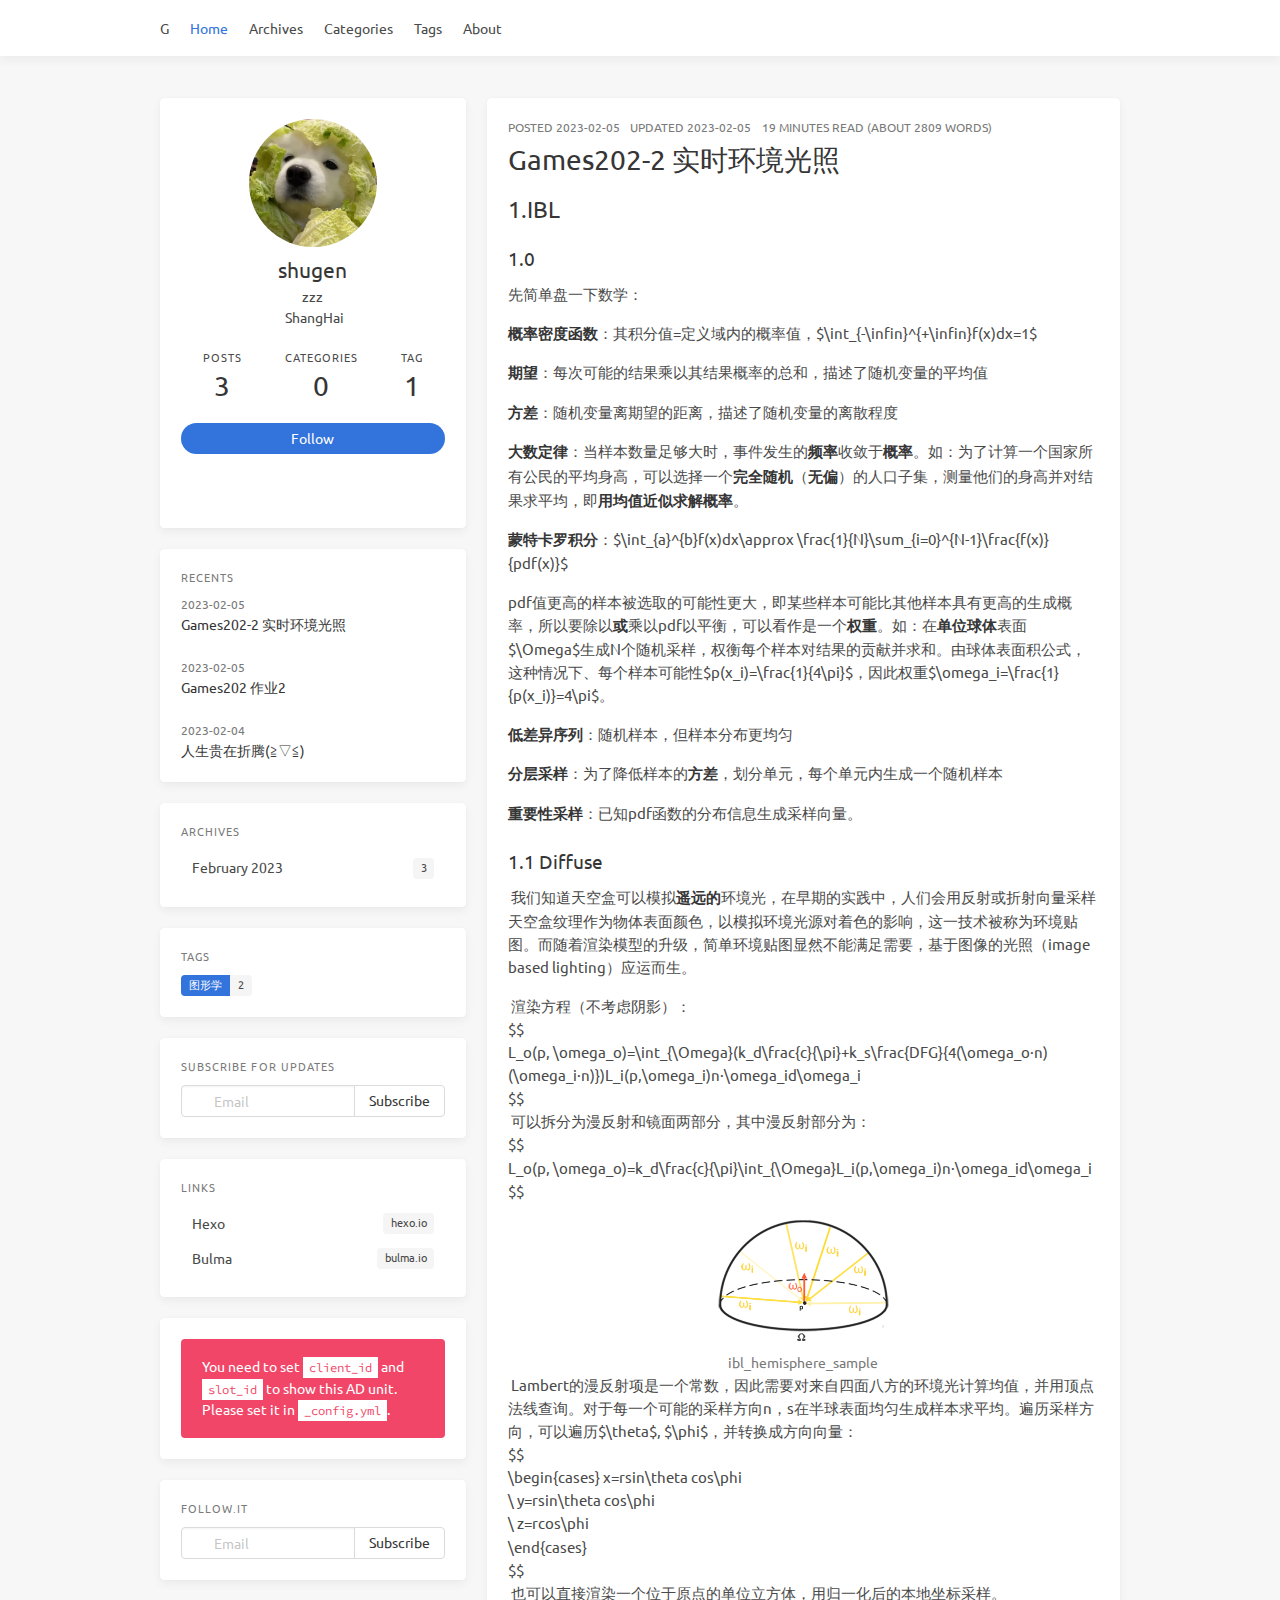
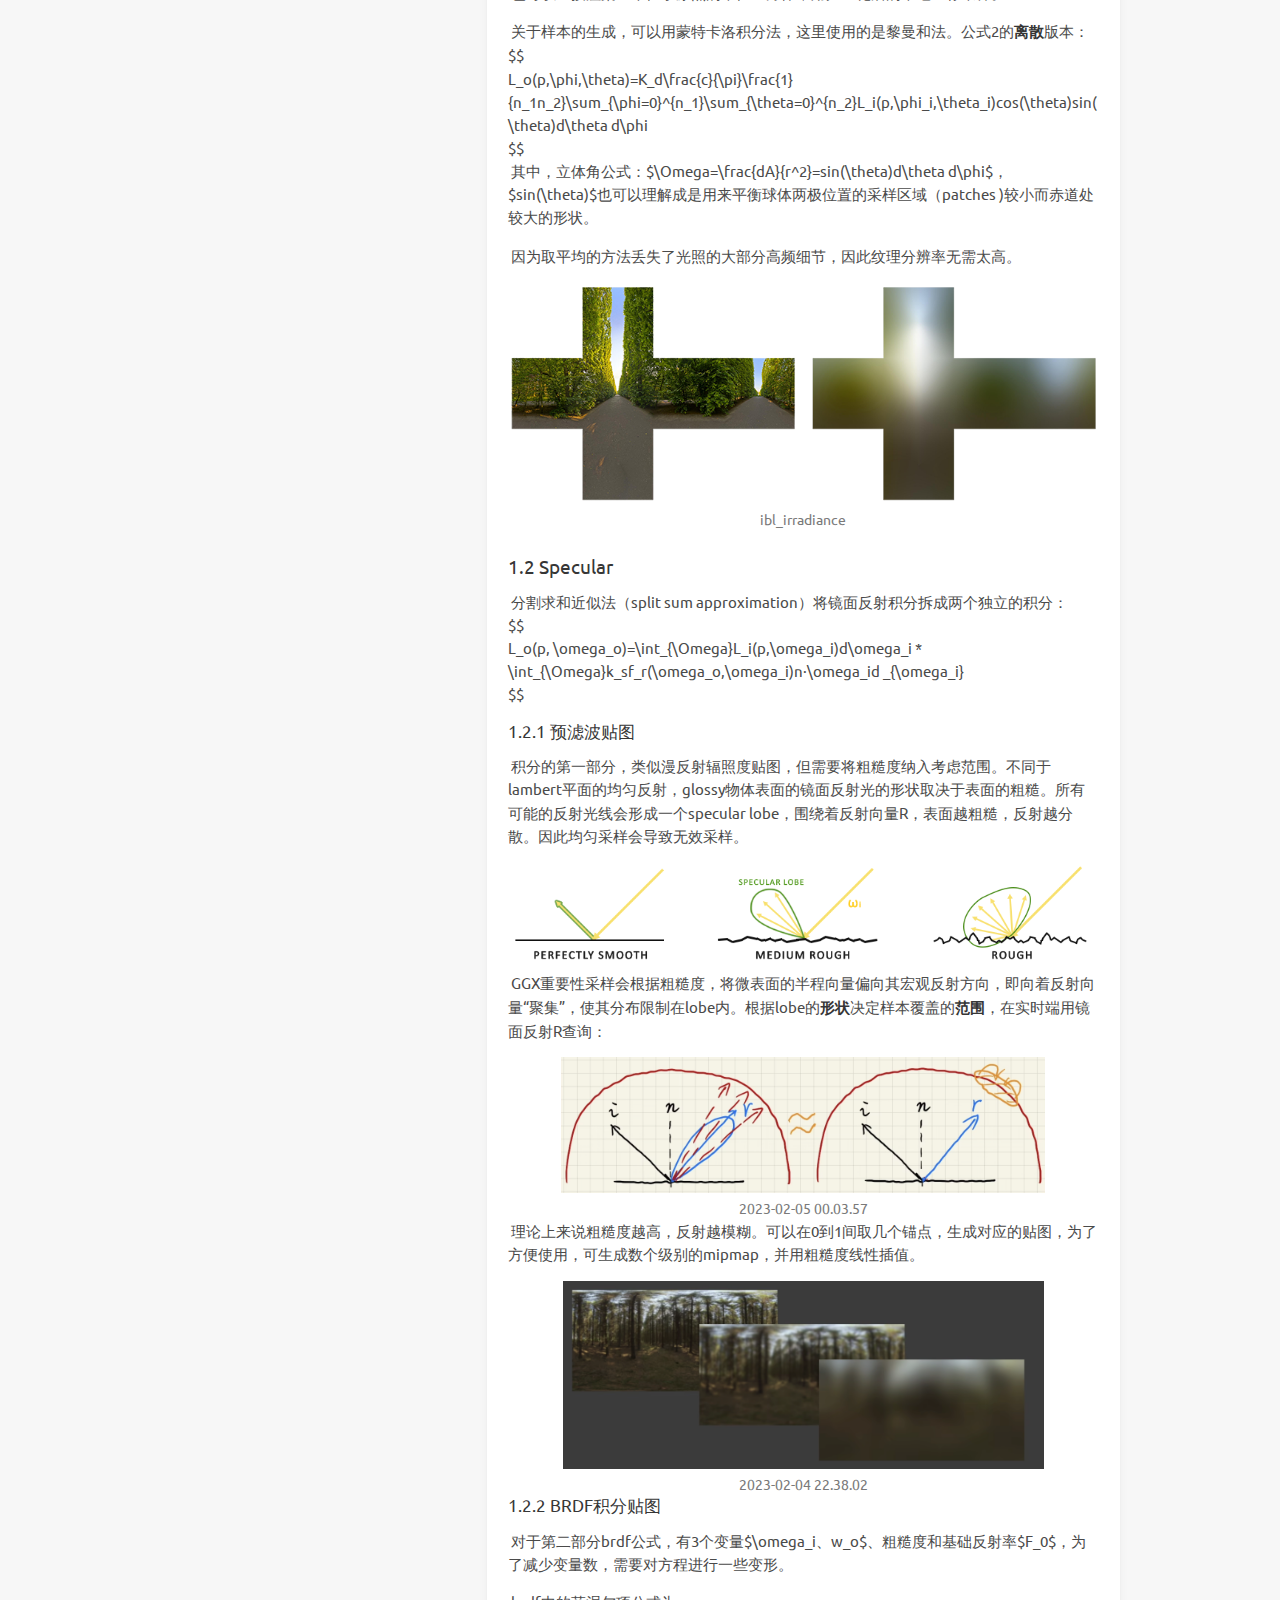
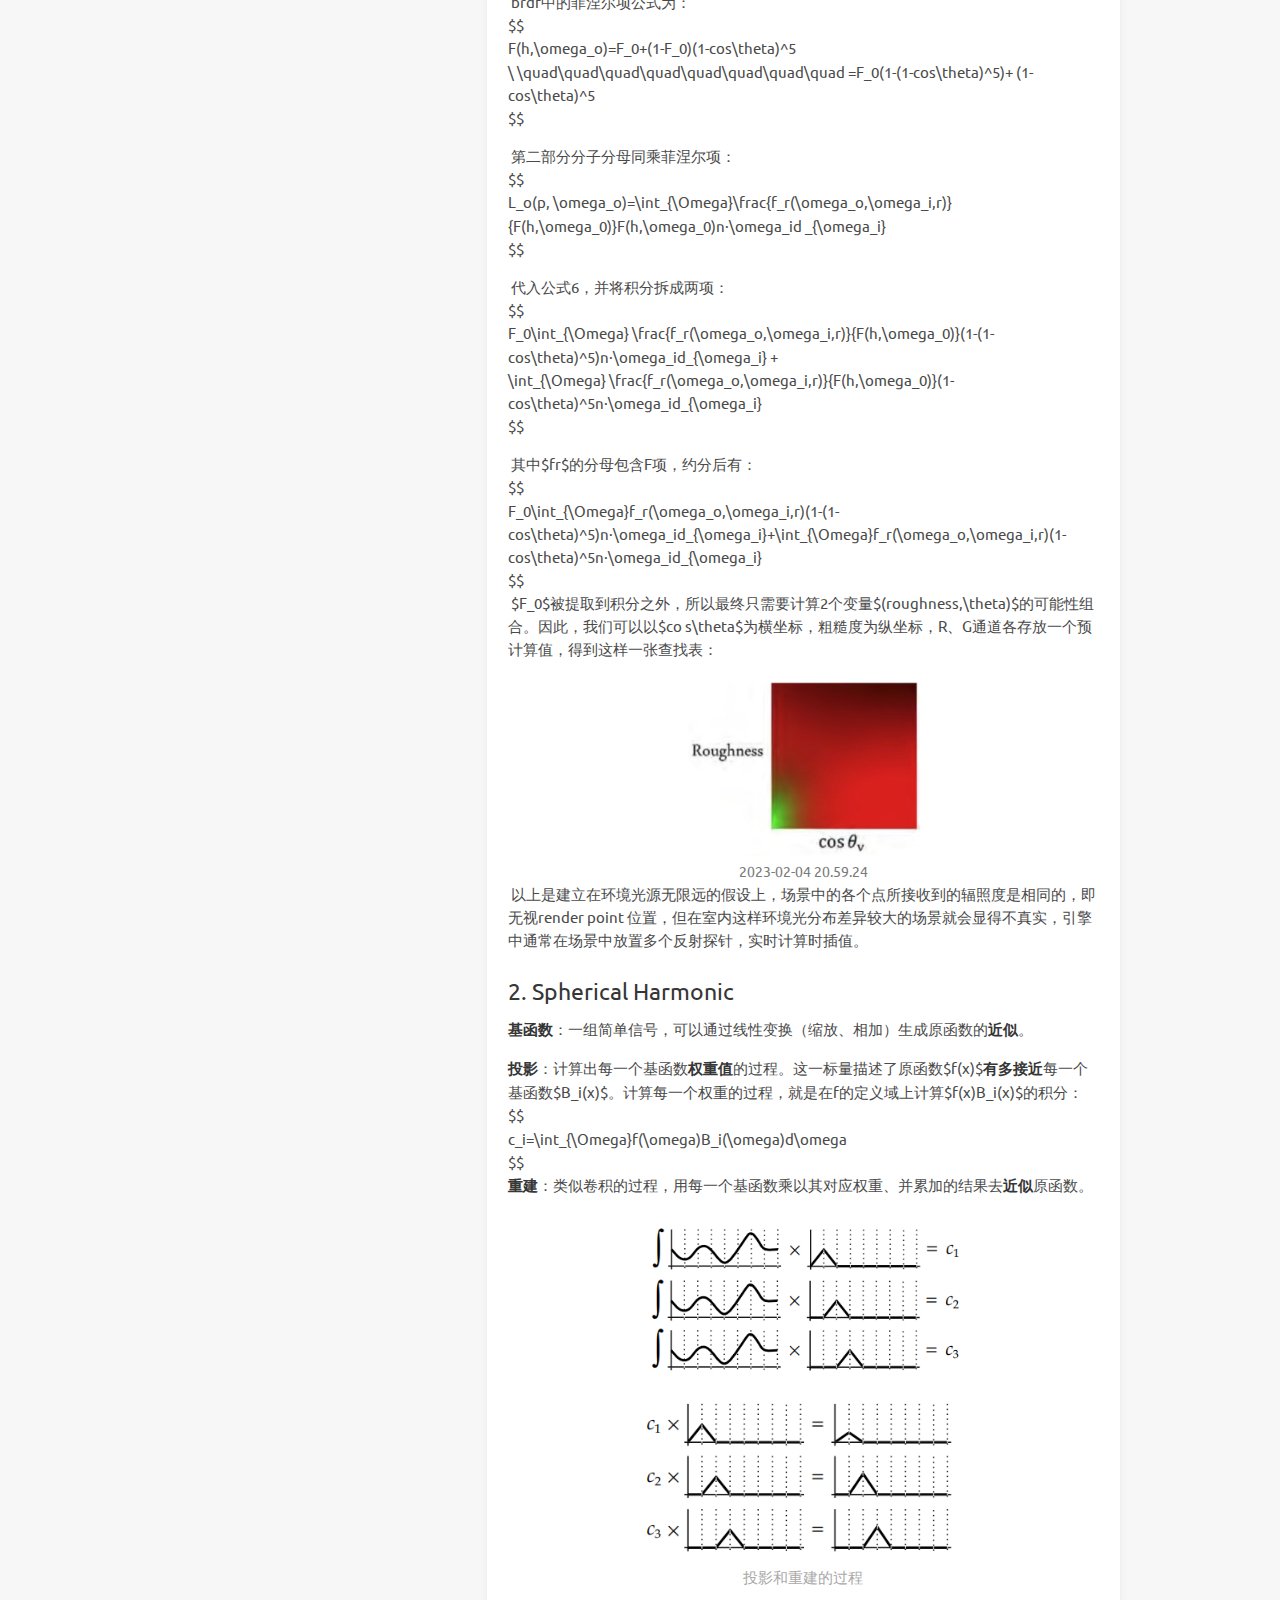
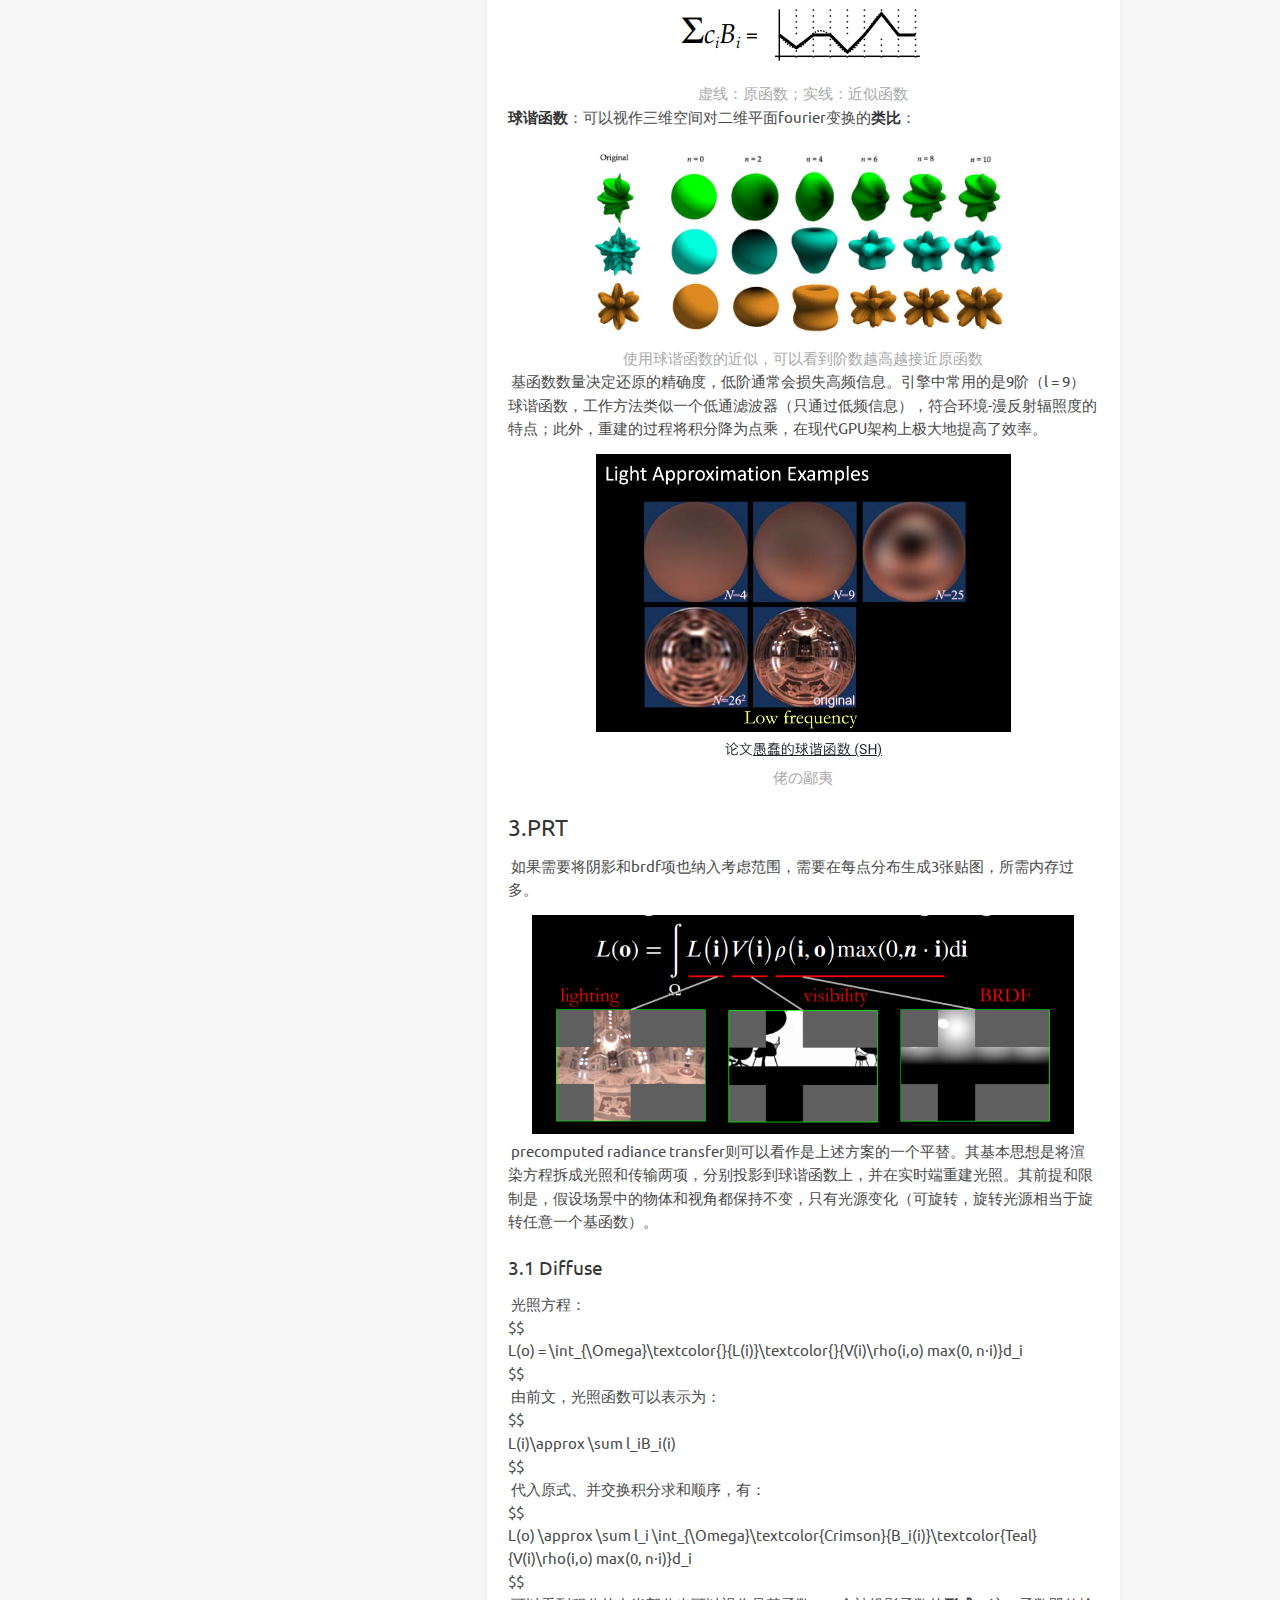
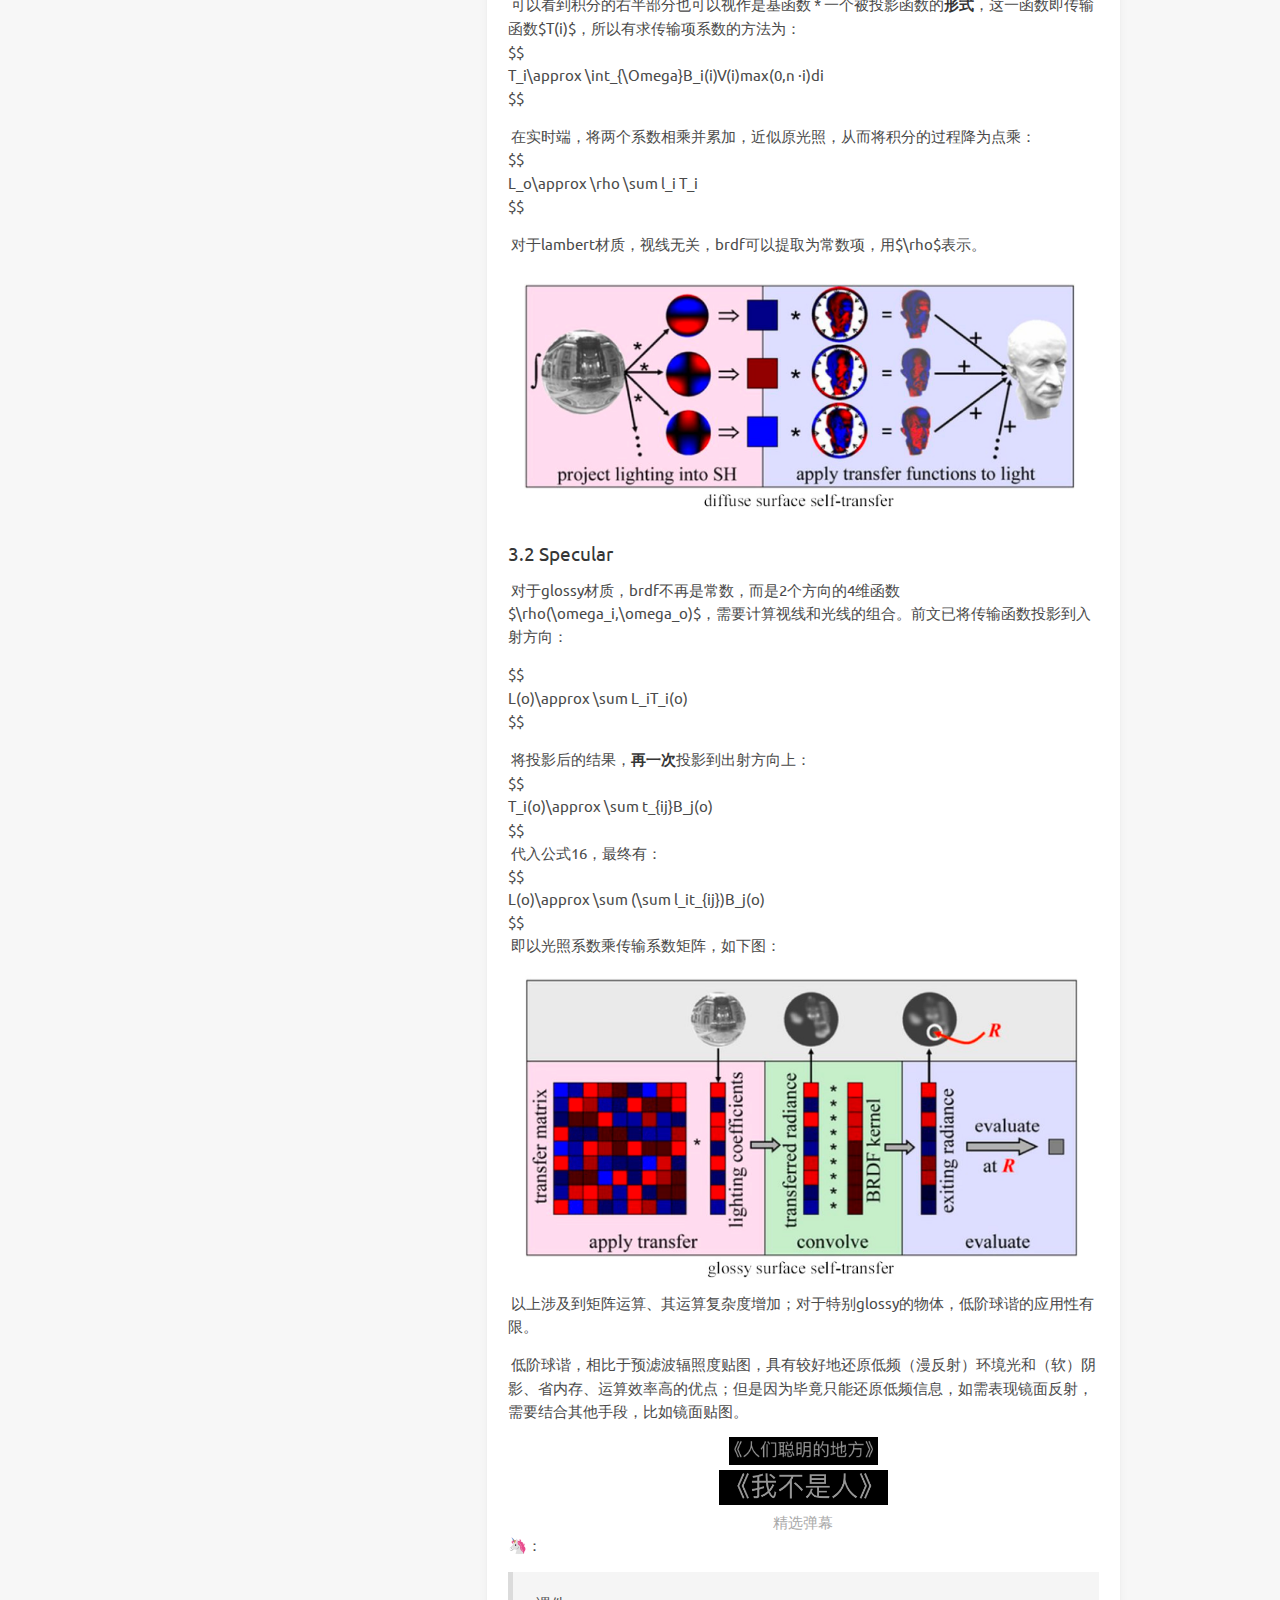
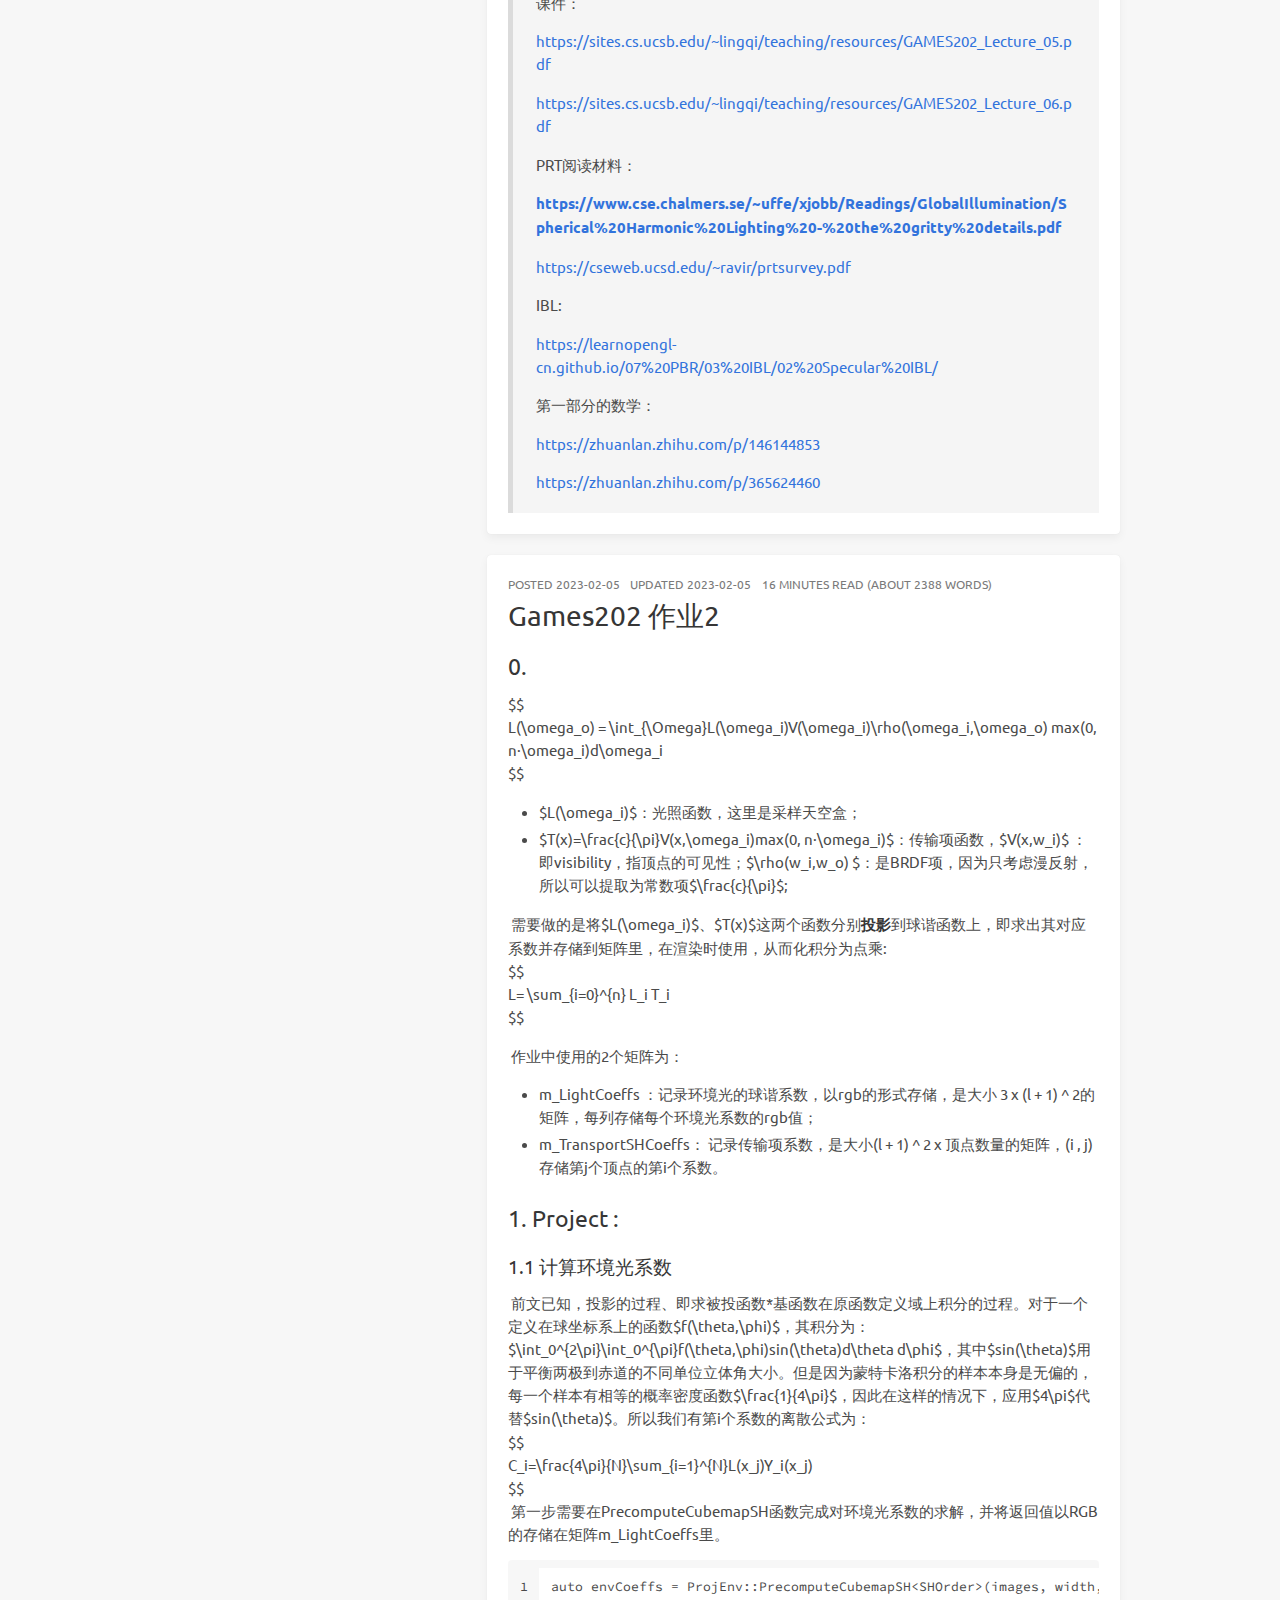
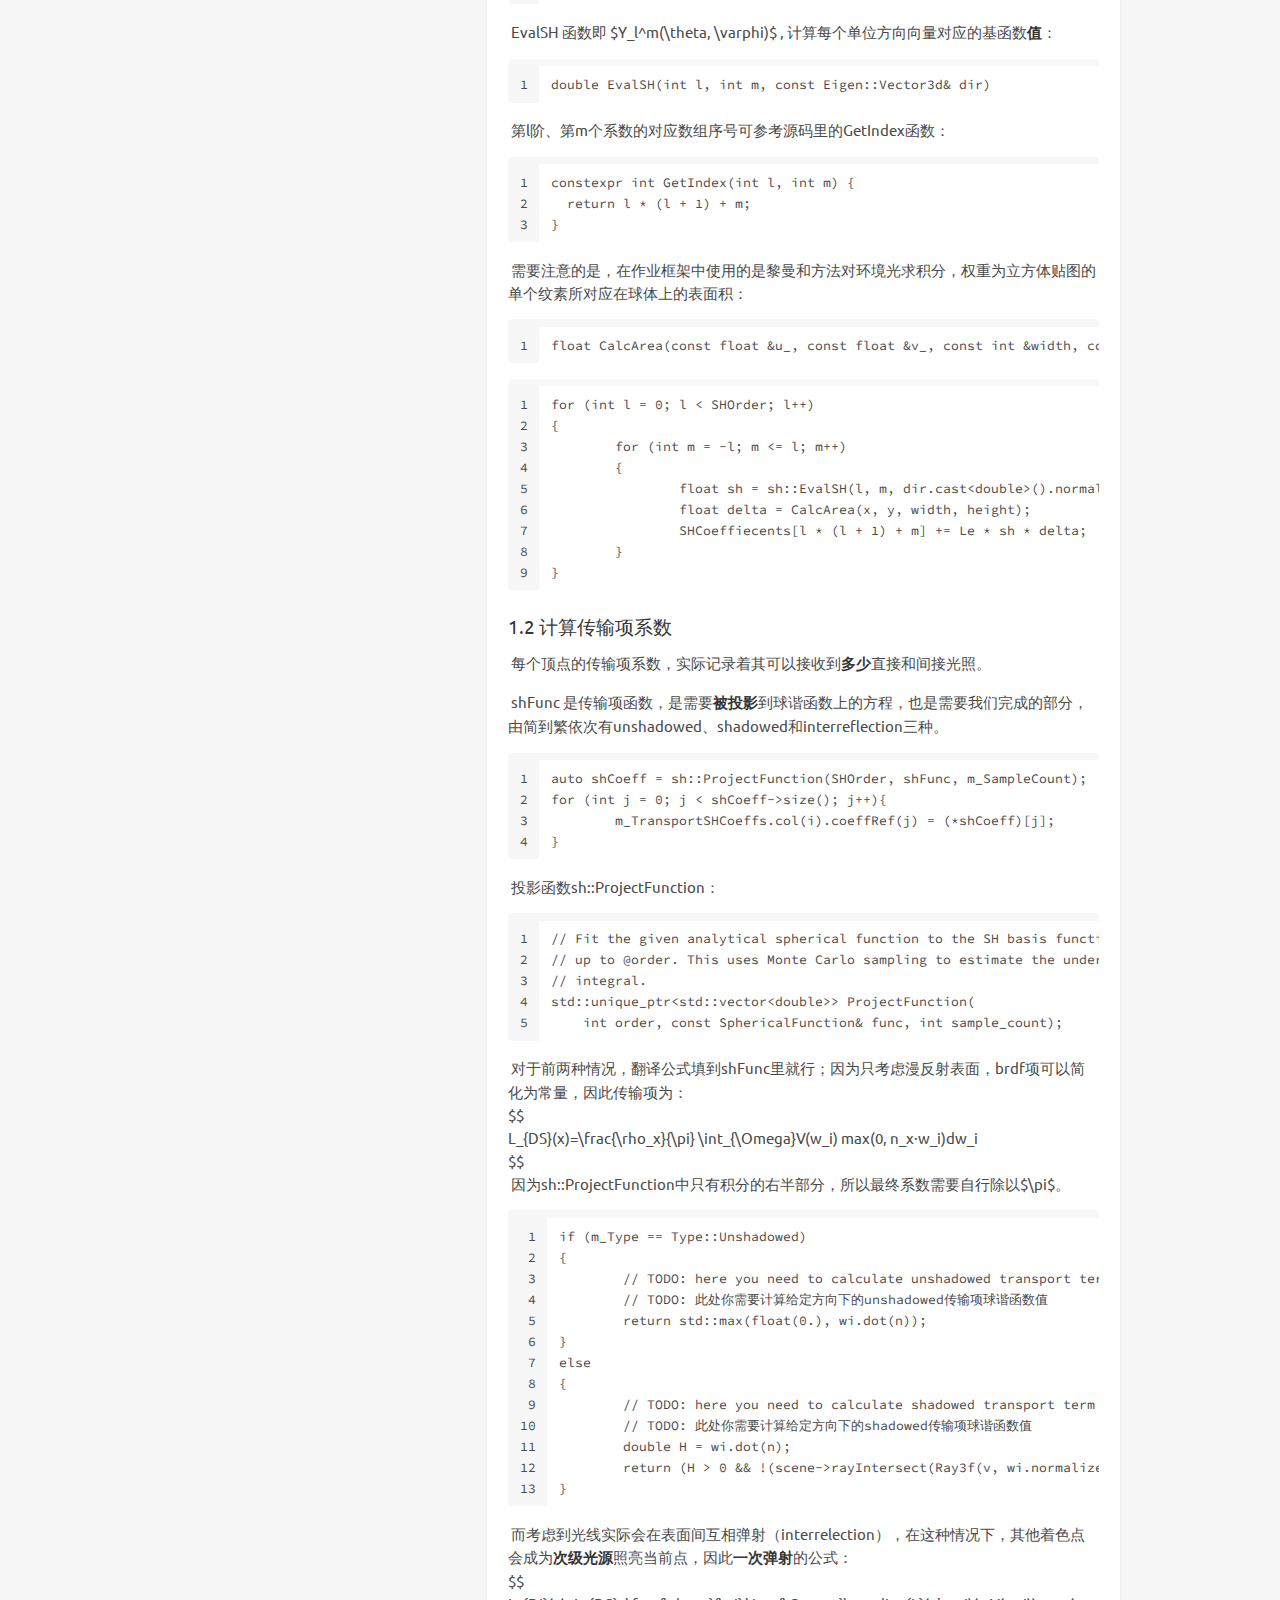
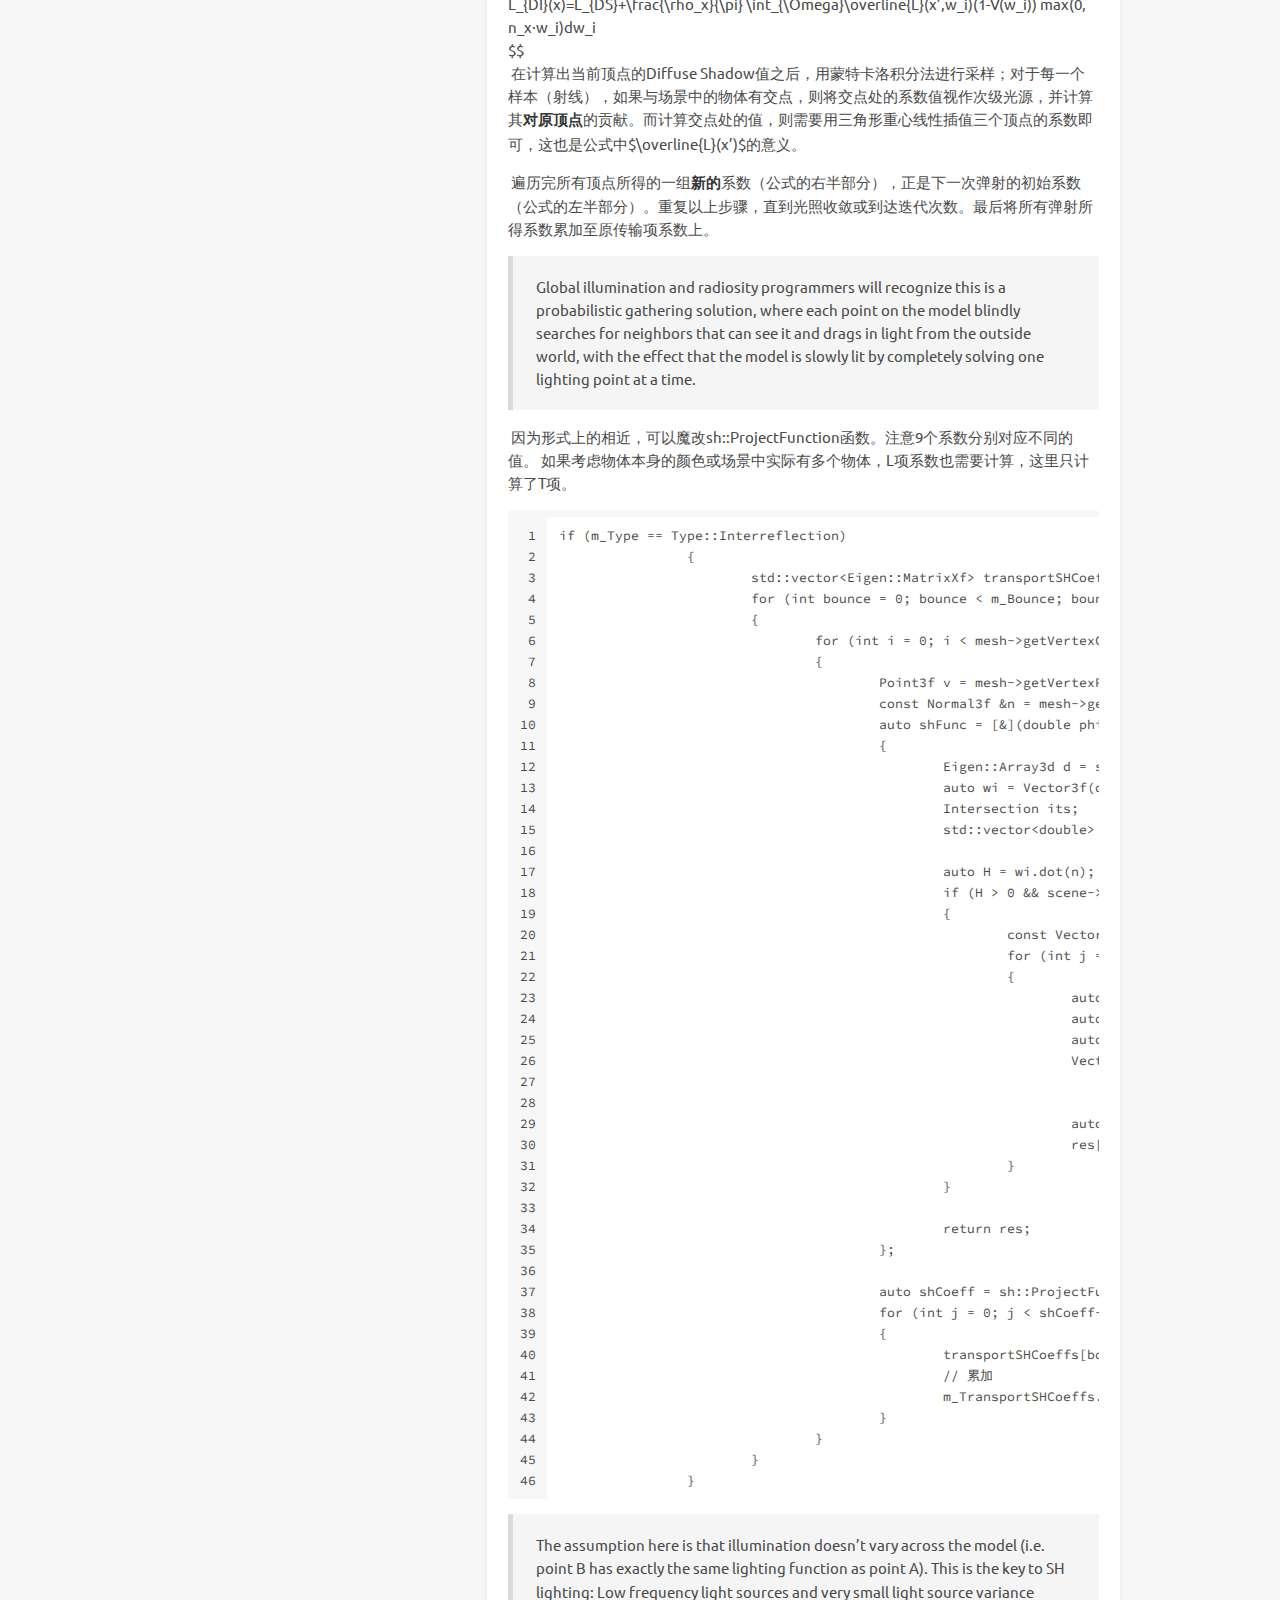
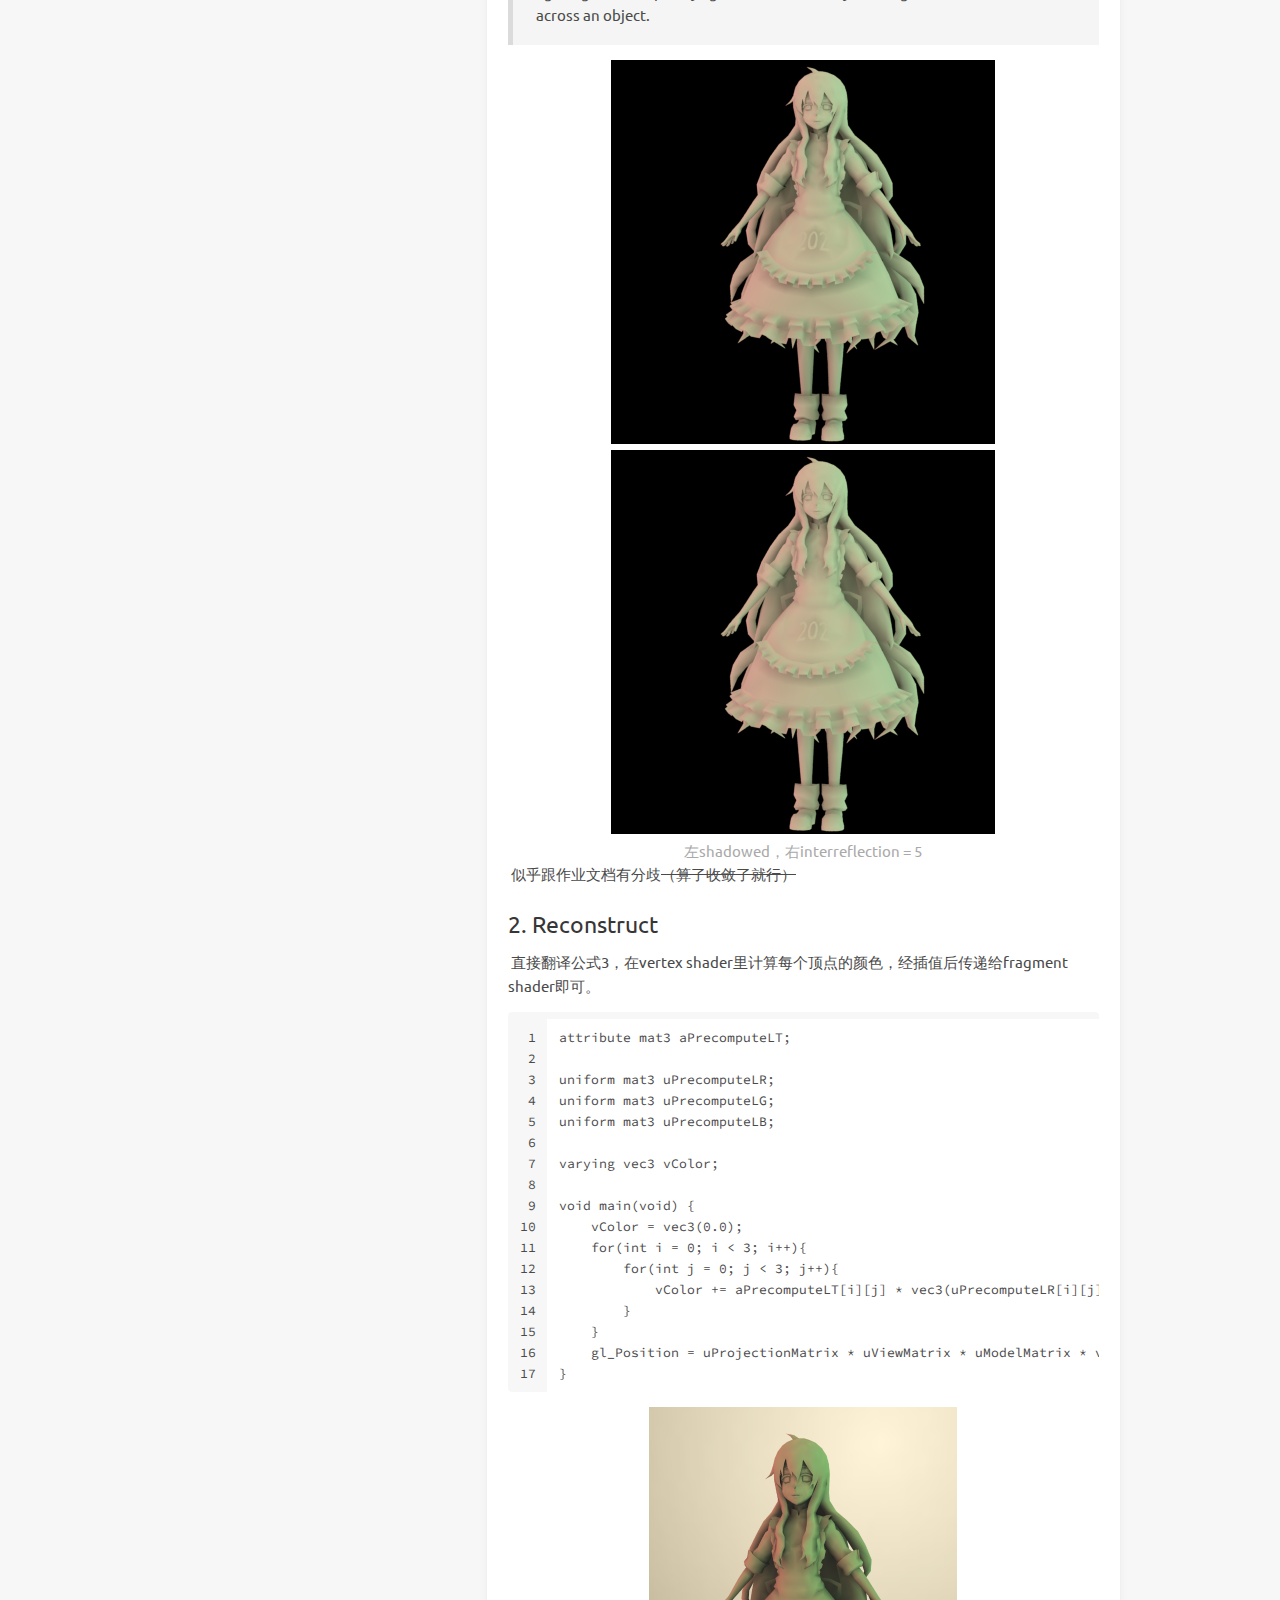
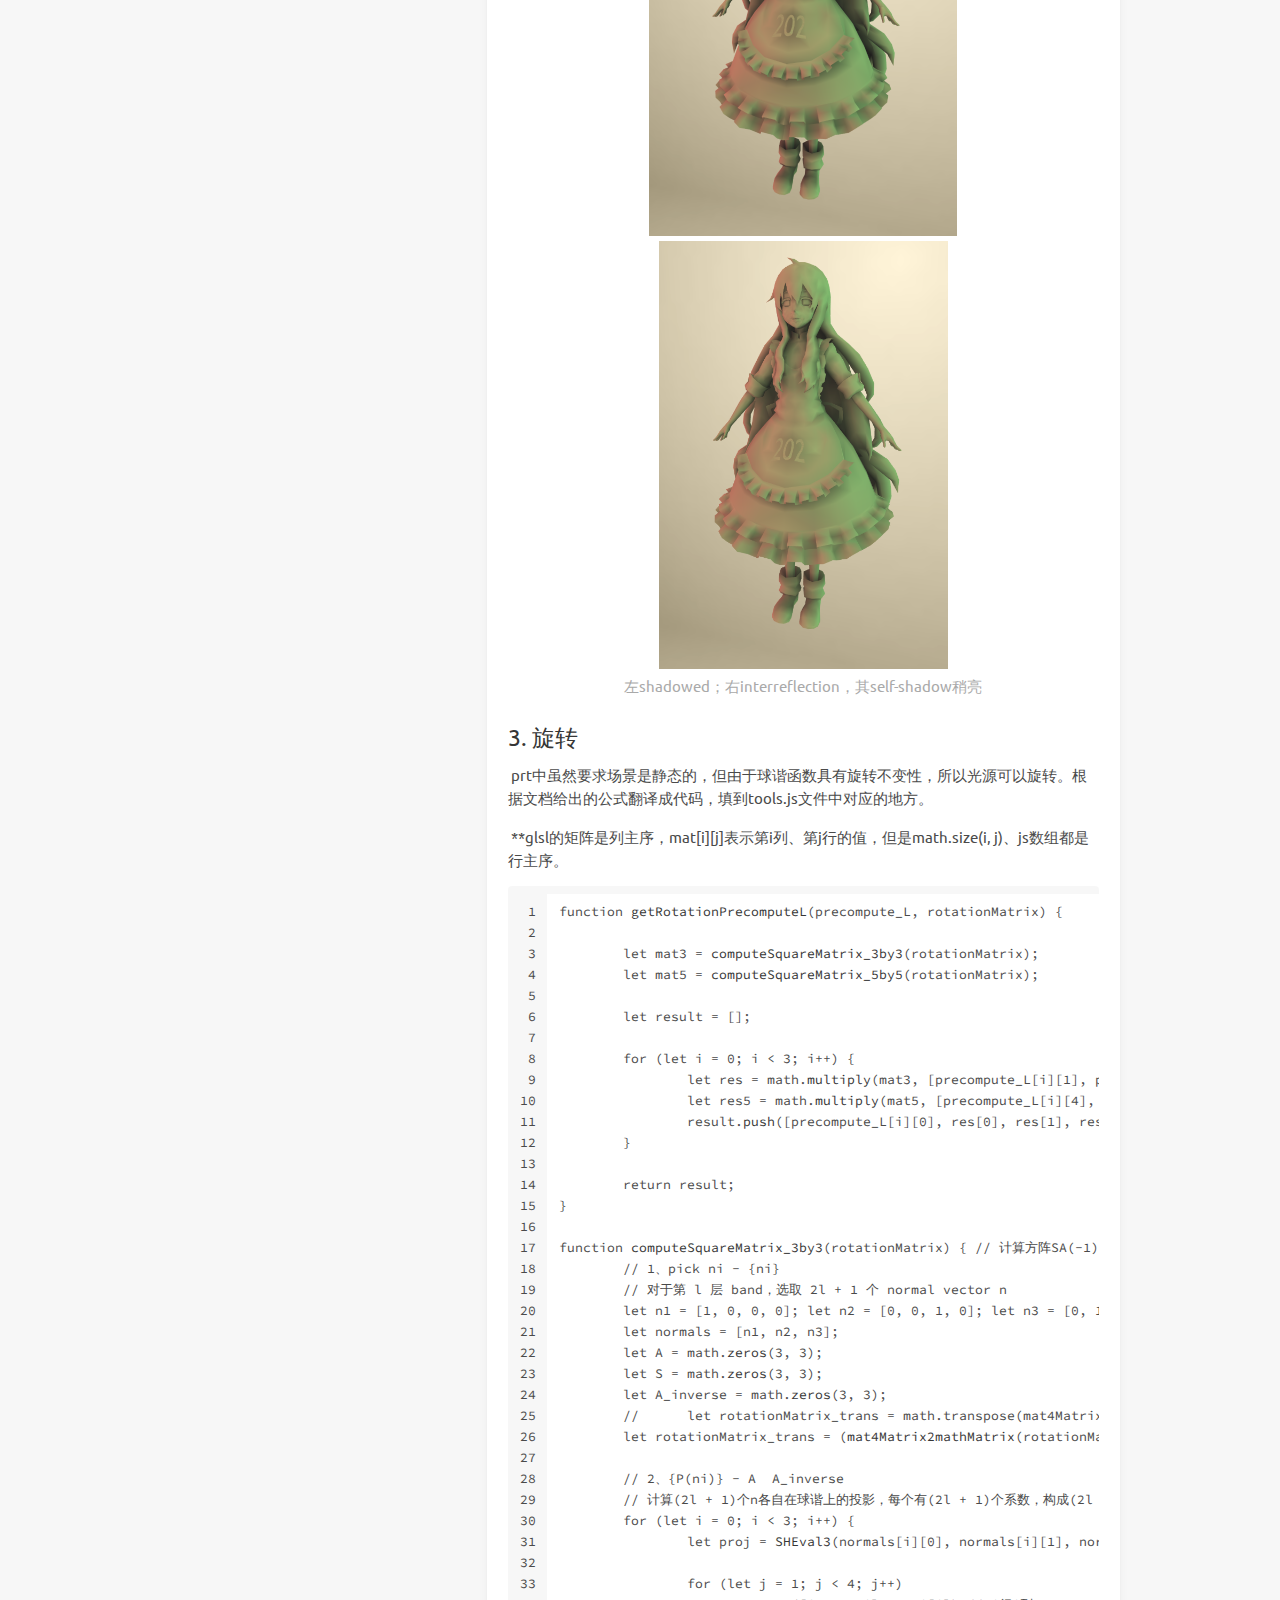
==== index.html @ c21a1064 "Site updated: 2023-02-06 00:11:09" ====
<!doctype html>
<html lang="zn"><head><meta charset="utf-8"><meta name="viewport" content="width=device-width, initial-scale=1, maximum-scale=1"><meta><title>zzz</title><link rel="manifest" href="/manifest.json"><meta name="application-name" content="zzz"><meta name="msapplication-TileImage" content="/img/favicon.svg"><meta name="apple-mobile-web-app-capable" content="yes"><meta name="apple-mobile-web-app-title" content="zzz"><meta name="apple-mobile-web-app-status-bar-style" content="default"><meta name="description" content="zzzz"><meta property="og:type" content="blog"><meta property="og:title" content="zzz"><meta property="og:url" content="https://olirrrt.github.io/"><meta property="og:site_name" content="zzz"><meta property="og:description" content="zzzz"><meta property="og:locale" content="zn_CH"><meta property="og:image" content="https://olirrrt.github.io/img/og_image.png"><meta property="article:author" content="gen"><meta property="twitter:card" content="summary"><meta property="twitter:image:src" content="https://olirrrt.github.io/img/og_image.png"><script type="application/ld+json">{"@context":"https://schema.org","@type":"BlogPosting","mainEntityOfPage":{"@type":"WebPage","@id":"https://olirrrt.github.io"},"headline":"zzz","image":["https://olirrrt.github.io/img/og_image.png"],"author":{"@type":"Person","name":"gen"},"publisher":{"@type":"Organization","name":"zzz","logo":{"@type":"ImageObject","url":{"text":"G"}}},"description":"zzzz"}</script><link rel="icon" href="/img/favicon.svg"><link rel="stylesheet" href="https://use.fontawesome.com/releases/v6.0.0/css/all.css"><link rel="stylesheet" href="https://cdn.jsdelivr.net/npm/highlight.js@9.12.0/styles/atom-one-light.css"><link rel="stylesheet" href="https://fonts.googleapis.com/css2?family=Ubuntu:wght@400;600&amp;family=Source+Code+Pro"><link rel="stylesheet" href="/css/default.css"><style>body>.footer,body>.navbar,body>.section{opacity:0}</style><!--!--><!--!--><!--!--><!--!--><link rel="stylesheet" href="https://cdn.jsdelivr.net/npm/cookieconsent@3.1.1/build/cookieconsent.min.css"><link rel="stylesheet" href="https://cdn.jsdelivr.net/npm/lightgallery@1.10.0/dist/css/lightgallery.min.css"><link rel="stylesheet" href="https://cdn.jsdelivr.net/npm/justifiedGallery@3.8.1/dist/css/justifiedGallery.min.css"><!--!--><!--!--><!--!--><style>.pace{-webkit-pointer-events:none;pointer-events:none;-webkit-user-select:none;-moz-user-select:none;user-select:none}.pace-inactive{display:none}.pace .pace-progress{background:#3273dc;position:fixed;z-index:2000;top:0;right:100%;width:100%;height:2px}</style><script src="https://cdn.jsdelivr.net/npm/pace-js@1.2.4/pace.min.js"></script><!--!--><!--!--><!-- hexo injector head_end start --><script>
  (function () {
      function switchTab() {
          if (!location.hash) {
            return;
          }

          const id = '#' + CSS.escape(location.hash.substring(1));
          const $tabMenu = document.querySelector(`.tabs a[href="${id}"]`);
          if (!$tabMenu) {
            return;
          }

          const $tabMenuContainer = $tabMenu.parentElement.parentElement;
          Array.from($tabMenuContainer.children).forEach($menu => $menu.classList.remove('is-active'));
          Array.from($tabMenuContainer.querySelectorAll('a'))
              .map($menu => document.getElementById($menu.getAttribute("href").substring(1)))
              .forEach($content => $content.classList.add('is-hidden'));

          if ($tabMenu) {
              $tabMenu.parentElement.classList.add('is-active');
          }
          const $activeTab = document.querySelector(id);
          if ($activeTab) {
              $activeTab.classList.remove('is-hidden');
          }
      }
      switchTab();
      window.addEventListener('hashchange', switchTab, false);
  })();
  </script><!-- hexo injector head_end end --><meta name="generator" content="Hexo 6.3.0"></head><body class="is-2-column"><nav class="navbar navbar-main"><div class="container navbar-container"><div class="navbar-brand justify-content-center"><a class="navbar-item navbar-logo" href="/">G</a></div><div class="navbar-menu"><div class="navbar-start"><a class="navbar-item is-active" href="/">Home</a><a class="navbar-item" href="/archives">Archives</a><a class="navbar-item" href="/categories">Categories</a><a class="navbar-item" href="/tags">Tags</a><a class="navbar-item" href="/about">About</a></div><div class="navbar-end"><a class="navbar-item" target="_blank" rel="noopener" title="Download on GitHub" href="https://github.com/ppoffice/hexo-theme-icarus"><i class="fab fa-github"></i></a><a class="navbar-item search" title="Search" href="javascript:;"><i class="fas fa-search"></i></a></div></div></div></nav><section class="section"><div class="container"><div class="columns"><div class="column order-2 column-main is-8-tablet is-8-desktop is-8-widescreen"><div class="card"><article class="card-content article" role="article"><div class="article-meta is-size-7 is-uppercase level is-mobile"><div class="level-left"><span class="level-item">Posted&nbsp;<time dateTime="2023-02-04T16:00:00.000Z" title="2/5/2023, 12:00:00 AM">2023-02-05</time></span><span class="level-item">Updated&nbsp;<time dateTime="2023-02-05T13:00:13.436Z" title="2/5/2023, 9:00:13 PM">2023-02-05</time></span><span class="level-item">19 minutes read (About 2809 words)</span></div></div><h1 class="title is-3 is-size-4-mobile"><a class="link-muted" href="/2023/02/05/Games202-2/">Games202-2 实时环境光照</a></h1><div class="content"><h2 id="1-IBL"><a href="#1-IBL" class="headerlink" title="1.IBL"></a>1.IBL</h2><h3 id="1-0"><a href="#1-0" class="headerlink" title="1.0"></a>1.0</h3><p>先简单盘一下数学：</p>
<p><strong>概率密度函数</strong>：其积分值&#x3D;定义域内的概率值，$\int_{-\infin}^{+\infin}f(x)dx&#x3D;1$</p>
<p><strong>期望</strong>：每次可能的结果乘以其结果概率的总和，描述了随机变量的平均值</p>
<p><strong>方差</strong>：随机变量离期望的距离，描述了随机变量的离散程度</p>
<p><strong>大数定律</strong>：当样本数量足够大时，事件发生的<strong>频率</strong>收敛于<strong>概率</strong>。如：为了计算一个国家所有公民的平均身高，可以选择一个<strong>完全随机</strong>（<strong>无偏</strong>）的人口子集，测量他们的身高并对结果求平均，即<strong>用均值近似求解概率</strong>。</p>
<p><strong>蒙特卡罗积分</strong>：$\int_{a}^{b}f(x)dx\approx \frac{1}{N}\sum_{i&#x3D;0}^{N-1}\frac{f(x)}{pdf(x)}$</p>
<p>pdf值更高的样本被选取的可能性更大，即某些样本可能比其他样本具有更高的生成概率，所以要除以<strong>或</strong>乘以pdf以平衡，可以看作是一个<strong>权重</strong>。如：在<strong>单位球体</strong>表面$\Omega$生成N个随机采样，权衡每个样本对结果的贡献并求和。由球体表面积公式，这种情况下、每个样本可能性$p(x_i)&#x3D;\frac{1}{4\pi}$，因此权重$\omega_i&#x3D;\frac{1}{p(x_i)}&#x3D;4\pi$。</p>
<p><strong>低差异序列</strong>：随机样本，但样本分布更均匀</p>
<p><strong>分层采样</strong>：为了降低样本的<strong>方差</strong>，划分单元，每个单元内生成一个随机样本</p>
<p><strong>重要性采样</strong>：已知pdf函数的分布信息生成采样向量。</p>
<h3 id="1-1-Diffuse"><a href="#1-1-Diffuse" class="headerlink" title="1.1 Diffuse"></a>1.1 Diffuse</h3><p>​		我们知道天空盒可以模拟<strong>遥远的</strong>环境光，在早期的实践中，人们会用反射或折射向量采样天空盒纹理作为物体表面颜色，以模拟环境光源对着色的影响，这一技术被称为环境贴图。而随着渲染模型的升级，简单环境贴图显然不能满足需要，基于图像的光照（image based lighting）应运而生。</p>
<p>​		渲染方程（不考虑阴影）：<br>$$<br>L_o(p, \omega_o)&#x3D;\int_{\Omega}(k_d\frac{c}{\pi}+k_s\frac{DFG}{4(\omega_o·n)(\omega_i·n)})L_i(p,\omega_i)n·\omega_id\omega_i<br>$$<br>​		可以拆分为漫反射和镜面两部分，其中漫反射部分为：<br>$$<br>L_o(p, \omega_o)&#x3D;k_d\frac{c}{\pi}\int_{\Omega}L_i(p,\omega_i)n·\omega_id\omega_i<br>$$</p>
<center><img src="/2023/02/05/Games202-2/assets/Games202-2.assets/ibl_hemisphere_sample.png" alt="ibl_hemisphere_sample" style="zoom:50%;" /></center>

<p>​		Lambert的漫反射项是一个常数，因此需要对来自四面八方的环境光计算均值，并用顶点法线查询。对于每一个可能的采样方向n，s在半球表面均匀生成样本求平均。遍历采样方向，可以遍历$\theta$, $\phi$，并转换成方向向量：<br>$$<br>\begin{cases} x&#x3D;rsin\theta cos\phi<br>\ y&#x3D;rsin\theta cos\phi<br>\ z&#x3D;rcos\phi<br>\end{cases}<br>$$<br>​		也可以直接渲染一个位于原点的单位立方体，用归一化后的本地坐标采样。</p>
<p>​		关于样本的生成，可以用蒙特卡洛积分法，这里使用的是黎曼和法。公式2的<strong>离散</strong>版本：<br>$$<br>L_o(p,\phi,\theta)&#x3D;K_d\frac{c}{\pi}\frac{1}{n_1n_2}\sum_{\phi&#x3D;0}^{n_1}\sum_{\theta&#x3D;0}^{n_2}L_i(p,\phi_i,\theta_i)cos(\theta)sin(\theta)d\theta d\phi<br>$$<br>​		其中，立体角公式：$\Omega&#x3D;\frac{dA}{r^2}&#x3D;sin(\theta)d\theta d\phi$，$sin(\theta)$也可以理解成是用来平衡球体两极位置的采样区域（patches )较小而赤道处较大的形状。</p>
<p>​		因为取平均的方法丢失了光照的大部分高频细节，因此纹理分辨率无需太高。</p>
<center><img src="/2023/02/05/Games202-2/assets/Games202-2.assets/ibl_irradiance-5522165.png" alt="ibl_irradiance" style="zoom:75%;" /></center>



<h3 id="1-2-Specular"><a href="#1-2-Specular" class="headerlink" title="1.2 Specular"></a>1.2 Specular</h3><p>​		分割求和近似法（split sum approximation）将镜面反射积分拆成两个独立的积分：<br>$$<br>L_o(p, \omega_o)&#x3D;\int_{\Omega}L_i(p,\omega_i)d\omega_i * \int_{\Omega}k_sf_r(\omega_o,\omega_i)n·\omega_id _{\omega_i}<br>$$</p>
<h4 id="1-2-1-预滤波贴图"><a href="#1-2-1-预滤波贴图" class="headerlink" title="1.2.1 预滤波贴图"></a>1.2.1 预滤波贴图</h4><p>​		积分的第一部分，类似漫反射辐照度贴图，但需要将粗糙度纳入考虑范围。不同于lambert平面的均匀反射，glossy物体表面的镜面反射光的形状取决于表面的粗糙。所有可能的反射光线会形成一个specular lobe，围绕着反射向量R，表面越粗糙，反射越分散。因此均匀采样会导致无效采样。</p>
<center><img src="/2023/02/05/Games202-2/assets/Games202-2.assets/ibl_specular_lobe.png" style="zoom: 100%;" /></center>

<p>​		GGX重要性采样会根据粗糙度，将微表面的半程向量偏向其宏观反射方向，即向着反射向量“聚集”，使其分布限制在lobe内。根据lobe的<strong>形状</strong>决定样本覆盖的<strong>范围</strong>，在实时端用镜面反射R查询：</p>
<center><img src="/2023/02/05/Games202-2/assets/Games202-2.assets/2023-02-05 00.03.57.png" alt="2023-02-05 00.03.57" style="zoom:40%;" /></center>

<p>​		理论上来说粗糙度越高，反射越模糊。可以在0到1间取几个锚点，生成对应的贴图，为了方便使用，可生成数个级别的mipmap，并用粗糙度线性插值。</p>
<center><img src="/2023/02/05/Games202-2/assets/Games202-2.assets/2023-02-04 22.38.02.png" alt="2023-02-04 22.38.02" style="zoom:44%;" /></center>



<h4 id="1-2-2-BRDF积分贴图"><a href="#1-2-2-BRDF积分贴图" class="headerlink" title="1.2.2 BRDF积分贴图"></a>1.2.2 BRDF积分贴图</h4><p>​		对于第二部分brdf公式，有3个变量$\omega_i、w_o$、粗糙度和基础反射率$F_0$，为了减少变量数，需要对方程进行一些变形。</p>
<p>​		brdf中的菲涅尔项公式为：<br>$$<br>F(h,\omega_o)&#x3D;F_0+(1-F_0)(1-cos\theta)^5<br>\ \quad\quad\quad\quad\quad\quad\quad\quad &#x3D;F_0(1-(1-cos\theta)^5)+ (1-cos\theta)^5<br>$$</p>
<p>​		第二部分分子分母同乘菲涅尔项：<br>$$<br>L_o(p, \omega_o)&#x3D;\int_{\Omega}\frac{f_r(\omega_o,\omega_i,r)}{F(h,\omega_0)}F(h,\omega_0)n·\omega_id _{\omega_i}<br>$$</p>
<p>​		代入公式6，并将积分拆成两项：<br>$$<br>F_0\int_{\Omega} \frac{f_r(\omega_o,\omega_i,r)}{F(h,\omega_0)}(1-(1-cos\theta)^5)n·\omega_id_{\omega_i} +<br>\int_{\Omega} \frac{f_r(\omega_o,\omega_i,r)}{F(h,\omega_0)}(1-cos\theta)^5n·\omega_id_{\omega_i}<br>$$</p>
<p>​		其中$fr$的分母包含F项，约分后有：<br>$$<br>F_0\int_{\Omega}f_r(\omega_o,\omega_i,r)(1-(1-cos\theta)^5)n·\omega_id_{\omega_i}+\int_{\Omega}f_r(\omega_o,\omega_i,r)(1-cos\theta)^5n·\omega_id_{\omega_i}<br>$$<br>​		$F_0$被提取到积分之外，所以最终只需要计算2个变量$(roughness,\theta)$的可能性组合。因此，我们可以以$co s\theta$为横坐标，粗糙度为纵坐标，R、G通道各存放一个预计算值，得到这样一张查找表：</p>
<center><img src="/2023/02/05/Games202-2/assets/Games202-2.assets/2023-02-04 20.59.39.png" alt="2023-02-04 20.59.24" style="zoom:75%;" /></center>

<p>​		以上是建立在环境光源无限远的假设上，场景中的各个点所接收到的辐照度是相同的，即无视render point 位置，但在室内这样环境光分布差异较大的场景就会显得不真实，引擎中通常在场景中放置多个反射探针，实时计算时插值。</p>
<h2 id="2-Spherical-Harmonic"><a href="#2-Spherical-Harmonic" class="headerlink" title="2. Spherical Harmonic"></a>2. Spherical Harmonic</h2><p><strong>基函数</strong>：一组简单信号，可以通过线性变换（缩放、相加）生成原函数的<strong>近似</strong>。</p>
<p><strong>投影</strong>：计算出每一个基函数<strong>权重值</strong>的过程。这一标量描述了原函数$f(x)$<strong>有多接近</strong>每一个基函数$B_i(x)$。计算每一个权重的过程，就是在f的定义域上计算$f(x)B_i(x)$的积分：<br>$$<br>c_i&#x3D;\int_{\Omega}f(\omega)B_i(\omega)d\omega<br>$$<br><strong>重建</strong>：类似卷积的过程，用每一个基函数乘以其对应权重、并累加的结果去<strong>近似</strong>原函数。</p>
<center><img src="/2023/02/05/Games202-2/assets/Games202-2.assets/Screenshot%202023-02-02%20114949.png" style="zoom:80%;" /><img src="/2023/02/05/Games202-2/assets/Games202-2.assets/Screenshot%202023-02-02%20114712.png" style="zoom:85%;" /><p  style="color:#A9A9A9;">
    投影和重建的过程</p>  </center>

<center><img src="/2023/02/05/Games202-2/assets/Games202-2.assets/Screenshot%202023-02-02%20114739-1675310084563-6.png"  /> <p  style="color:#A9A9A9;">虚线：原函数；实线：近似函数</p>  </center>

<p><strong>球谐函数</strong>：可以视作三维空间对二维平面fourier变换的<strong>类比</strong>：</p>
<center><img src="/2023/02/05/Games202-2/assets/Games202-2.assets/Screenshot%202023-02-02%20115734.png" style="zoom: 75%;" /> <p  style="color:#A9A9A9;">使用球谐函数的近似，可以看到阶数越高越接近原函数</p>  </center>

<p>​		基函数数量决定还原的精确度，低阶通常会损失高频信息。引擎中常用的是9阶（l &#x3D; 9）球谐函数，工作方法类似一个低通滤波器（只通过低频信息），符合环境-漫反射辐照度的特点；此外，重建的过程将积分降为点乘，在现代GPU架构上极大地提高了效率。</p>
<center><img src="/2023/02/05/Games202-2/assets/Games202-2.assets/2023-01-20%2017.55.30.png" style="zoom:50%;" /><div><img src="/2023/02/05/Games202-2/assets/Games202-2.assets/2023-01-20%2017.55.32.png"  /></div><p style="color:#A9A9A9;">
    佬の鄙夷
    </p></center>


<h2 id="3-PRT"><a href="#3-PRT" class="headerlink" title="3.PRT"></a>3.PRT</h2><p>​		如果需要将阴影和brdf项也纳入考虑范围，需要在每点分布生成3张贴图，所需内存过多。</p>
<center><img src="/2023/02/05/Games202-2/assets/Games202-2.assets/Screenshot%202023-02-02%20111917.png" style="zoom:67%;" /></center>

<p>​		precomputed radiance transfer则可以看作是上述方案的一个平替。其基本思想是将渲染方程拆成光照和传输两项，分别投影到球谐函数上，并在实时端重建光照。其前提和限制是，假设场景中的物体和视角都保持不变，只有光源变化（可旋转，旋转光源相当于旋转任意一个基函数）。</p>
<h3 id="3-1-Diffuse"><a href="#3-1-Diffuse" class="headerlink" title="3.1 Diffuse"></a>3.1 Diffuse</h3><p>​		光照方程：<br>$$<br>L(o) &#x3D; \int_{\Omega}\textcolor{}{L(i)}\textcolor{}{V(i)\rho(i,o) max(0, n·i)}d_i<br>$$<br>​		由前文，光照函数可以表示为：<br>$$<br>L(i)\approx \sum l_iB_i(i)<br>$$<br>​		代入原式、并交换积分求和顺序，有：<br>$$<br>L(o) \approx \sum l_i \int_{\Omega}\textcolor{Crimson}{B_i(i)}\textcolor{Teal}{V(i)\rho(i,o) max(0, n·i)}d_i<br>$$<br>​		可以看到积分的右半部分也可以视作是基函数 * 一个被投影函数的<strong>形式</strong>，这一函数即传输函数$T(i)$，所以有求传输项系数的方法为：<br>$$<br>T_i\approx \int_{\Omega}B_i(i)V(i)max(0,n	·i)di<br>$$</p>
<p>​		在实时端，将两个系数相乘并累加，近似原光照，从而将积分的过程降为点乘：<br>$$<br>L_o\approx \rho \sum l_i T_i<br>$$</p>
<p>​		对于lambert材质，视线无关，brdf可以提取为常数项，用$\rho$表示。</p>
<center><img src="/2023/02/05/Games202-2/assets/Games202-2.assets/2023-02-04 17.05.58.png"  style="zoom:67%;" /></center>

<h3 id="3-2-Specular"><a href="#3-2-Specular" class="headerlink" title="3.2 Specular"></a>3.2 Specular</h3><p>​		对于glossy材质，brdf不再是常数，而是2个方向的4维函数$\rho(\omega_i,\omega_o)$，需要计算视线和光线的组合。前文已将传输函数投影到入射方向：</p>
<p>$$<br>L(o)\approx \sum L_iT_i(o)<br>$$</p>
<p>​		将投影后的结果，<strong>再一次</strong>投影到出射方向上：<br>$$<br>T_i(o)\approx \sum t_{ij}B_j(o)<br>$$<br>​		代入公式16，最终有：<br>$$<br>L(o)\approx \sum  (\sum l_it_{ij})B_j(o)<br>$$<br>​		即以光照系数乘传输系数矩阵，如下图：</p>
<center><img src="/2023/02/05/Games202-2/assets/Games202-2.assets/2023-02-04 17.06.38.png"  style="zoom: 67%;" /></center>

<p>​		以上涉及到矩阵运算、其运算复杂度增加；对于特别glossy的物体，低阶球谐的应用性有限。</p>
<p>​		低阶球谐，相比于预滤波辐照度贴图，具有较好地还原低频（漫反射）环境光和（软）阴影、省内存、运算效率高的优点；但是因为毕竟只能还原低频信息，如需表现镜面反射，需要结合其他手段，比如镜面贴图。</p>
<center><img src="/2023/02/05/Games202-2/assets/Games202-2.assets/2023-02-03 00.12.45.png" style="zoom:35%;" /><div><img src="/2023/02/05/Games202-2/assets/Games202-2.assets/2023-02-03 00.12.57.png"  style="zoom:54%;" /></div><p  style="color:#A9A9A9;">精选弹幕</p>  </center>



<p>🦄️：</p>
<blockquote>
<p>课件：</p>
<p><a target="_blank" rel="noopener" href="https://sites.cs.ucsb.edu/~lingqi/teaching/resources/GAMES202_Lecture_05.pdf">https://sites.cs.ucsb.edu/~lingqi/teaching/resources/GAMES202_Lecture_05.pdf</a></p>
<p><a target="_blank" rel="noopener" href="https://sites.cs.ucsb.edu/~lingqi/teaching/resources/GAMES202_Lecture_06.pdf">https://sites.cs.ucsb.edu/~lingqi/teaching/resources/GAMES202_Lecture_06.pdf</a></p>
<p>PRT阅读材料：</p>
<p><strong><a target="_blank" rel="noopener" href="https://www.cse.chalmers.se/~uffe/xjobb/Readings/GlobalIllumination/Spherical%20Harmonic%20Lighting%20-%20the%20gritty%20details.pdf">https://www.cse.chalmers.se/~uffe/xjobb/Readings/GlobalIllumination/Spherical%20Harmonic%20Lighting%20-%20the%20gritty%20details.pdf</a></strong></p>
<p><a target="_blank" rel="noopener" href="https://cseweb.ucsd.edu/~ravir/prtsurvey.pdf">https://cseweb.ucsd.edu/~ravir/prtsurvey.pdf</a></p>
<p>IBL:</p>
<p><a target="_blank" rel="noopener" href="https://learnopengl-cn.github.io/07%20PBR/03%20IBL/02%20Specular%20IBL/">https://learnopengl-cn.github.io/07%20PBR/03%20IBL/02%20Specular%20IBL/</a></p>
<p>第一部分的数学：</p>
<p><a target="_blank" rel="noopener" href="https://zhuanlan.zhihu.com/p/146144853">https://zhuanlan.zhihu.com/p/146144853</a></p>
<p><a target="_blank" rel="noopener" href="https://zhuanlan.zhihu.com/p/365624460">https://zhuanlan.zhihu.com/p/365624460</a></p>
</blockquote>
</div></article></div><div class="card"><article class="card-content article" role="article"><div class="article-meta is-size-7 is-uppercase level is-mobile"><div class="level-left"><span class="level-item">Posted&nbsp;<time dateTime="2023-02-04T16:00:00.000Z" title="2/5/2023, 12:00:00 AM">2023-02-05</time></span><span class="level-item">Updated&nbsp;<time dateTime="2023-02-05T13:00:13.446Z" title="2/5/2023, 9:00:13 PM">2023-02-05</time></span><span class="level-item">16 minutes read (About 2388 words)</span></div></div><h1 class="title is-3 is-size-4-mobile"><a class="link-muted" href="/2023/02/05/Games202-2_hmw/">Games202 作业2</a></h1><div class="content"><h2 id="0"><a href="#0" class="headerlink" title="0."></a>0.</h2><p>$$<br>L(\omega_o) &#x3D; \int_{\Omega}L(\omega_i)V(\omega_i)\rho(\omega_i,\omega_o) max(0, n·\omega_i)d\omega_i<br>$$</p>
<ul>
<li><p>$L(\omega_i)$：光照函数，这里是采样天空盒；</p>
</li>
<li><p>$T(x)&#x3D;\frac{c}{\pi}V(x,\omega_i)max(0, n·\omega_i)$：传输项函数，$V(x,w_i)$ ：即visibility，指顶点的可见性；$\rho(w_i,w_o) $：是BRDF项，因为只考虑漫反射，所以可以提取为常数项$\frac{c}{\pi}$;</p>
</li>
</ul>
<p>​		需要做的是将$L(\omega_i)$、$T(x)$这两个函数分别<strong>投影</strong>到球谐函数上，即求出其对应系数并存储到矩阵里，在渲染时使用，从而化积分为点乘:<br>$$<br>L&#x3D; \sum_{i&#x3D;0}^{n} L_i T_i<br>$$</p>
<p>​		作业中使用的2个矩阵为：</p>
<ul>
<li><p>m_LightCoeffs ：记录环境光的球谐系数，以rgb的形式存储，是大小 3 x (l + 1) ^ 2的矩阵，每列存储每个环境光系数的rgb值；</p>
</li>
<li><p>m_TransportSHCoeffs： 记录传输项系数，是大小(l + 1) ^ 2 x 顶点数量的矩阵，(i ,  j) 存储第j个顶点的第i个系数。</p>
</li>
</ul>
<h2 id="1-Project"><a href="#1-Project" class="headerlink" title="1. Project :"></a>1. Project :</h2><h3 id="1-1-计算环境光系数"><a href="#1-1-计算环境光系数" class="headerlink" title="1.1 计算环境光系数"></a>1.1 计算环境光系数</h3><p>​		前文已知，投影的过程、即求被投函数*基函数在原函数定义域上积分的过程。对于一个定义在球坐标系上的函数$f(\theta,\phi)$，其积分为：$\int_0^{2\pi}\int_0^{\pi}f(\theta,\phi)sin(\theta)d\theta d\phi$，其中$sin(\theta)$用于平衡两极到赤道的不同单位立体角大小。但是因为蒙特卡洛积分的样本本身是无偏的，每一个样本有相等的概率密度函数$\frac{1}{4\pi}$，因此在这样的情况下，应用$4\pi$代替$sin(\theta)$。所以我们有第i个系数的离散公式为：<br>$$<br>C_i&#x3D;\frac{4\pi}{N}\sum_{i&#x3D;1}^{N}L(x_j)Y_i(x_j)<br>$$<br>​		第一步需要在PrecomputeCubemapSH函数完成对环境光系数的求解，并将返回值以RGB的存储在矩阵m_LightCoeffs里。</p>
<figure class="highlight c++"><table><tr><td class="gutter"><pre><span class="line">1</span><br></pre></td><td class="code"><pre><span class="line"><span class="keyword">auto</span> envCoeffs = ProjEnv::<span class="built_in">PrecomputeCubemapSH</span>&lt;SHOrder&gt;(images, width, height, channel);</span><br></pre></td></tr></table></figure>

<p>​		EvalSH 函数即 $Y_l^m(\theta, \varphi)$ , 计算每个单位方向向量对应的基函数<strong>值</strong>：</p>
 <figure class="highlight c++"><table><tr><td class="gutter"><pre><span class="line">1</span><br></pre></td><td class="code"><pre><span class="line"><span class="function"><span class="type">double</span> <span class="title">EvalSH</span><span class="params">(<span class="type">int</span> l, <span class="type">int</span> m, <span class="type">const</span> Eigen::Vector3d&amp; dir)</span> </span></span><br></pre></td></tr></table></figure>

<p>​		第l阶、第m个系数的对应数组序号可参考源码里的GetIndex函数：</p>
<figure class="highlight c++"><table><tr><td class="gutter"><pre><span class="line">1</span><br><span class="line">2</span><br><span class="line">3</span><br></pre></td><td class="code"><pre><span class="line"><span class="function"><span class="keyword">constexpr</span> <span class="type">int</span> <span class="title">GetIndex</span><span class="params">(<span class="type">int</span> l, <span class="type">int</span> m)</span> </span>&#123;</span><br><span class="line">  <span class="keyword">return</span> l * (l + <span class="number">1</span>) + m;</span><br><span class="line">&#125;</span><br></pre></td></tr></table></figure>

<p>​		需要注意的是，在作业框架中使用的是黎曼和方法对环境光求积分，权重为立方体贴图的单个纹素所对应在球体上的表面积：</p>
<figure class="highlight c++"><table><tr><td class="gutter"><pre><span class="line">1</span><br></pre></td><td class="code"><pre><span class="line"><span class="function"><span class="type">float</span> <span class="title">CalcArea</span><span class="params">(<span class="type">const</span> <span class="type">float</span> &amp;u_, <span class="type">const</span> <span class="type">float</span> &amp;v_, <span class="type">const</span> <span class="type">int</span> &amp;width, <span class="type">const</span> <span class="type">int</span> &amp;height)</span></span></span><br></pre></td></tr></table></figure>



<figure class="highlight c++"><table><tr><td class="gutter"><pre><span class="line">1</span><br><span class="line">2</span><br><span class="line">3</span><br><span class="line">4</span><br><span class="line">5</span><br><span class="line">6</span><br><span class="line">7</span><br><span class="line">8</span><br><span class="line">9</span><br></pre></td><td class="code"><pre><span class="line"><span class="keyword">for</span> (<span class="type">int</span> l = <span class="number">0</span>; l &lt; SHOrder; l++)</span><br><span class="line">&#123;</span><br><span class="line">	<span class="keyword">for</span> (<span class="type">int</span> m = -l; m &lt;= l; m++)</span><br><span class="line">	&#123;</span><br><span class="line">		<span class="type">float</span> sh = sh::<span class="built_in">EvalSH</span>(l, m, dir.<span class="built_in">cast</span>&lt;<span class="type">double</span>&gt;().<span class="built_in">normalized</span>());</span><br><span class="line">		<span class="type">float</span> delta = <span class="built_in">CalcArea</span>(x, y, width, height);</span><br><span class="line">		SHCoeffiecents[l * (l + <span class="number">1</span>) + m] += Le * sh * delta; </span><br><span class="line">	&#125;</span><br><span class="line">&#125;</span><br></pre></td></tr></table></figure>



<h3 id="1-2-计算传输项系数"><a href="#1-2-计算传输项系数" class="headerlink" title="1.2 计算传输项系数"></a>1.2 计算传输项系数</h3><p>​		每个顶点的传输项系数，实际记录着其可以接收到<strong>多少</strong>直接和间接光照。		</p>
<p>​		shFunc 是传输项函数，是需要<strong>被投影</strong>到球谐函数上的方程，也是需要我们完成的部分，由简到繁依次有unshadowed、shadowed和interreflection三种。</p>
<figure class="highlight c++"><table><tr><td class="gutter"><pre><span class="line">1</span><br><span class="line">2</span><br><span class="line">3</span><br><span class="line">4</span><br></pre></td><td class="code"><pre><span class="line"><span class="keyword">auto</span> shCoeff = sh::<span class="built_in">ProjectFunction</span>(SHOrder, shFunc, m_SampleCount);</span><br><span class="line"><span class="keyword">for</span> (<span class="type">int</span> j = <span class="number">0</span>; j &lt; shCoeff-&gt;<span class="built_in">size</span>(); j++)&#123;</span><br><span class="line">  	m_TransportSHCoeffs.<span class="built_in">col</span>(i).<span class="built_in">coeffRef</span>(j) = (*shCoeff)[j];</span><br><span class="line">&#125;</span><br></pre></td></tr></table></figure>

<p>​		投影函数sh::ProjectFunction：</p>
<figure class="highlight c++"><table><tr><td class="gutter"><pre><span class="line">1</span><br><span class="line">2</span><br><span class="line">3</span><br><span class="line">4</span><br><span class="line">5</span><br></pre></td><td class="code"><pre><span class="line"><span class="comment">// Fit the given analytical spherical function to the SH basis functions</span></span><br><span class="line"><span class="comment">// up to @order. This uses Monte Carlo sampling to estimate the underlying</span></span><br><span class="line"><span class="comment">// integral.</span></span><br><span class="line">std::unique_ptr&lt;std::vector&lt;<span class="type">double</span>&gt;&gt; <span class="built_in">ProjectFunction</span>(</span><br><span class="line">    <span class="type">int</span> order, <span class="type">const</span> SphericalFunction&amp; func, <span class="type">int</span> sample_count);</span><br></pre></td></tr></table></figure>

<p>​		对于前两种情况，翻译公式填到shFunc里就行；因为只考虑漫反射表面，brdf项可以简化为常量，因此传输项为：<br>$$<br>L_{DS}(x)&#x3D;\frac{\rho_x}{\pi} \int_{\Omega}V(w_i) max(0, n_x·w_i)dw_i<br>$$<br>​		因为sh::ProjectFunction中只有积分的右半部分，所以最终系数需要自行除以$\pi$。</p>
<figure class="highlight c++"><table><tr><td class="gutter"><pre><span class="line">1</span><br><span class="line">2</span><br><span class="line">3</span><br><span class="line">4</span><br><span class="line">5</span><br><span class="line">6</span><br><span class="line">7</span><br><span class="line">8</span><br><span class="line">9</span><br><span class="line">10</span><br><span class="line">11</span><br><span class="line">12</span><br><span class="line">13</span><br></pre></td><td class="code"><pre><span class="line"><span class="keyword">if</span> (m_Type == Type::Unshadowed)</span><br><span class="line">&#123;</span><br><span class="line">	<span class="comment">// <span class="doctag">TODO:</span> here you need to calculate unshadowed transport term of a given direction</span></span><br><span class="line">	<span class="comment">// <span class="doctag">TODO:</span> 此处你需要计算给定方向下的unshadowed传输项球谐函数值</span></span><br><span class="line">	<span class="keyword">return</span> std::<span class="built_in">max</span>(<span class="built_in">float</span>(<span class="number">0.</span>), wi.<span class="built_in">dot</span>(n));</span><br><span class="line">&#125;</span><br><span class="line"><span class="keyword">else</span></span><br><span class="line">&#123;</span><br><span class="line">	<span class="comment">// <span class="doctag">TODO:</span> here you need to calculate shadowed transport term of a given direction</span></span><br><span class="line">	<span class="comment">// <span class="doctag">TODO:</span> 此处你需要计算给定方向下的shadowed传输项球谐函数值</span></span><br><span class="line">	<span class="type">double</span> H = wi.<span class="built_in">dot</span>(n);</span><br><span class="line">	<span class="keyword">return</span> (H &gt; <span class="number">0</span> &amp;&amp; !(scene-&gt;<span class="built_in">rayIntersect</span>(<span class="built_in">Ray3f</span>(v, wi.<span class="built_in">normalized</span>()))))? H : <span class="number">0</span>;</span><br><span class="line">&#125;</span><br></pre></td></tr></table></figure>

<p>​		而考虑到光线实际会在表面间互相弹射（interrelection），在这种情况下，其他着色点会成为<strong>次级光源</strong>照亮当前点，因此<strong>一次弹射</strong>的公式：<br>$$<br>L_{DI}(x)&#x3D;L_{DS}+\frac{\rho_x}{\pi} \int_{\Omega}\overline{L}(x’,w_i)(1-V(w_i)) max(0, n_x·w_i)dw_i<br>$$<br>​		在计算出当前顶点的Diffuse Shadow值之后，用蒙特卡洛积分法进行采样；对于每一个样本（射线），如果与场景中的物体有交点，则将交点处的系数值视作次级光源，并计算其<strong>对原顶点</strong>的贡献。而计算交点处的值，则需要用三角形重心线性插值三个顶点的系数即可，这也是公式中$\overline{L}(x’)$的意义。</p>
<p>​		遍历完所有顶点所得的一组<strong>新的</strong>系数（公式的右半部分），正是下一次弹射的初始系数（公式的左半部分）。重复以上步骤，直到光照收敛或到达迭代次数。最后将所有弹射所得系数累加至原传输项系数上。</p>
<blockquote>
<p>Global illumination and radiosity programmers will recognize this is a probabilistic gathering solution, where each point on the model blindly searches for neighbors that can see it and drags in light from the outside world, with the effect that the model is slowly lit by completely solving one lighting point at a time. </p>
</blockquote>
<p>​		因为形式上的相近，可以魔改sh::ProjectFunction函数。注意9个系数分别对应不同的值。 如果考虑物体本身的颜色或场景中实际有多个物体，L项系数也需要计算，这里只计算了T项。</p>
<figure class="highlight c++"><table><tr><td class="gutter"><pre><span class="line">1</span><br><span class="line">2</span><br><span class="line">3</span><br><span class="line">4</span><br><span class="line">5</span><br><span class="line">6</span><br><span class="line">7</span><br><span class="line">8</span><br><span class="line">9</span><br><span class="line">10</span><br><span class="line">11</span><br><span class="line">12</span><br><span class="line">13</span><br><span class="line">14</span><br><span class="line">15</span><br><span class="line">16</span><br><span class="line">17</span><br><span class="line">18</span><br><span class="line">19</span><br><span class="line">20</span><br><span class="line">21</span><br><span class="line">22</span><br><span class="line">23</span><br><span class="line">24</span><br><span class="line">25</span><br><span class="line">26</span><br><span class="line">27</span><br><span class="line">28</span><br><span class="line">29</span><br><span class="line">30</span><br><span class="line">31</span><br><span class="line">32</span><br><span class="line">33</span><br><span class="line">34</span><br><span class="line">35</span><br><span class="line">36</span><br><span class="line">37</span><br><span class="line">38</span><br><span class="line">39</span><br><span class="line">40</span><br><span class="line">41</span><br><span class="line">42</span><br><span class="line">43</span><br><span class="line">44</span><br><span class="line">45</span><br><span class="line">46</span><br></pre></td><td class="code"><pre><span class="line"><span class="keyword">if</span> (m_Type == Type::Interreflection)</span><br><span class="line">		&#123;</span><br><span class="line">			<span class="function">std::vector&lt;Eigen::MatrixXf&gt; <span class="title">transportSHCoeffs</span><span class="params">(m_Bounce, Eigen::MatrixXf(SHCoeffLength, mesh-&gt;getVertexCount()))</span></span>;</span><br><span class="line">			<span class="keyword">for</span> (<span class="type">int</span> bounce = <span class="number">0</span>; bounce &lt; m_Bounce; bounce++)</span><br><span class="line">			&#123;</span><br><span class="line">				<span class="keyword">for</span> (<span class="type">int</span> i = <span class="number">0</span>; i &lt; mesh-&gt;<span class="built_in">getVertexCount</span>(); i++)</span><br><span class="line">				&#123;</span><br><span class="line">					Point3f v = mesh-&gt;<span class="built_in">getVertexPositions</span>().<span class="built_in">col</span>(i);</span><br><span class="line">					<span class="type">const</span> Normal3f &amp;n = mesh-&gt;<span class="built_in">getVertexNormals</span>().<span class="built_in">col</span>(i);</span><br><span class="line">					<span class="keyword">auto</span> shFunc = [&amp;](<span class="type">double</span> phi, <span class="type">double</span> theta) -&gt; std::vector&lt;<span class="type">double</span>&gt;</span><br><span class="line">					&#123;</span><br><span class="line">						Eigen::Array3d d = sh::<span class="built_in">ToVector</span>(phi, theta);</span><br><span class="line">						<span class="keyword">auto</span> wi = <span class="built_in">Vector3f</span>(d.<span class="built_in">x</span>(), d.<span class="built_in">y</span>(), d.<span class="built_in">z</span>()).<span class="built_in">normalized</span>();</span><br><span class="line">						Intersection its;</span><br><span class="line">						<span class="function">std::vector&lt;<span class="type">double</span>&gt; <span class="title">res</span><span class="params">(SHCoeffLength, <span class="number">0</span>)</span></span>;</span><br><span class="line"></span><br><span class="line">						<span class="keyword">auto</span> H = wi.<span class="built_in">dot</span>(n);</span><br><span class="line">						<span class="keyword">if</span> (H &gt; <span class="number">0</span> &amp;&amp; scene-&gt;<span class="built_in">rayIntersect</span>(<span class="built_in">Ray3f</span>(v, wi), its))</span><br><span class="line">						&#123;</span><br><span class="line">							<span class="type">const</span> Vector3f &amp;bary = its.bary;</span><br><span class="line">							<span class="keyword">for</span> (<span class="type">int</span> j = <span class="number">0</span>; j &lt; SHCoeffLength; j++)</span><br><span class="line">							&#123;</span><br><span class="line">								<span class="keyword">auto</span> its_x = its.tri_index.<span class="built_in">x</span>();</span><br><span class="line">								<span class="keyword">auto</span> its_y = its.tri_index.<span class="built_in">y</span>();</span><br><span class="line">								<span class="keyword">auto</span> its_z = its.tri_index.<span class="built_in">z</span>();</span><br><span class="line">								Vector3f sh = (bounce &gt; <span class="number">0</span>) ? <span class="built_in">Vector3f</span>(transportSHCoeffs[bounce - <span class="number">1</span>].<span class="built_in">col</span>(its_x).<span class="built_in">coeffRef</span>(j), transportSHCoeffs[bounce - <span class="number">1</span>].<span class="built_in">col</span>(its_y).<span class="built_in">coeffRef</span>(j), transportSHCoeffs[bounce - <span class="number">1</span>].<span class="built_in">col</span>(its_z).<span class="built_in">coeffRef</span>(j))</span><br><span class="line">														   : <span class="built_in">Vector3f</span>(m_TransportSHCoeffs.<span class="built_in">col</span>(its_x).<span class="built_in">coeffRef</span>(j), m_TransportSHCoeffs.<span class="built_in">col</span>(its_y).<span class="built_in">coeffRef</span>(j), m_TransportSHCoeffs.<span class="built_in">col</span>(its_z).<span class="built_in">coeffRef</span>(j));</span><br><span class="line"></span><br><span class="line">								<span class="keyword">auto</span> indirectSH = bary.<span class="built_in">dot</span>(sh);</span><br><span class="line">								res[j] = indirectSH * H;</span><br><span class="line">							&#125;</span><br><span class="line">						&#125;</span><br><span class="line"></span><br><span class="line">						<span class="keyword">return</span> res;</span><br><span class="line">					&#125;;</span><br><span class="line"></span><br><span class="line">					<span class="keyword">auto</span> shCoeff = sh::<span class="built_in">ProjectFunctionCustom</span>(SHOrder, shFunc, m_SampleCount);</span><br><span class="line">					<span class="keyword">for</span> (<span class="type">int</span> j = <span class="number">0</span>; j &lt; shCoeff-&gt;<span class="built_in">size</span>(); j++)</span><br><span class="line">					&#123;</span><br><span class="line">						transportSHCoeffs[bounce].<span class="built_in">col</span>(i).<span class="built_in">coeffRef</span>(j) = (*shCoeff)[j] / M_PI;</span><br><span class="line">						<span class="comment">// 累加</span></span><br><span class="line">						m_TransportSHCoeffs.<span class="built_in">col</span>(i).<span class="built_in">coeffRef</span>(j) += transportSHCoeffs[bounce].<span class="built_in">col</span>(i).<span class="built_in">coeffRef</span>(j);</span><br><span class="line">					&#125;</span><br><span class="line">				&#125;</span><br><span class="line">			&#125;</span><br><span class="line">		&#125;</span><br></pre></td></tr></table></figure>

<blockquote>
<p>The assumption here is that illumination doesn’t vary across the model (i.e. point B has exactly the same lighting function as point A). This is the key to SH lighting: Low frequency light sources and very small light source variance across an object. </p>
</blockquote>
<center ><img src="/2023/02/05/Games202-2_hmw/assets/Games202-2_hmw.assets/shadowed.png"  style="zoom:50%;" /> <img src="/2023/02/05/Games202-2_hmw/assets/Games202-2_hmw.assets/inter5.png" style="zoom:50%;" /><p style="color:#A9A9A9;">
  左shadowed，右interreflection = 5
  </p></center>

<p>​		似乎跟作业文档有分歧<del>（算了收敛了就行）</del></p>
<h2 id="2-Reconstruct"><a href="#2-Reconstruct" class="headerlink" title="2. Reconstruct"></a>2. Reconstruct</h2><p>​		直接翻译公式3，在vertex shader里计算每个顶点的颜色，经插值后传递给fragment shader即可。</p>
<figure class="highlight glsl"><table><tr><td class="gutter"><pre><span class="line">1</span><br><span class="line">2</span><br><span class="line">3</span><br><span class="line">4</span><br><span class="line">5</span><br><span class="line">6</span><br><span class="line">7</span><br><span class="line">8</span><br><span class="line">9</span><br><span class="line">10</span><br><span class="line">11</span><br><span class="line">12</span><br><span class="line">13</span><br><span class="line">14</span><br><span class="line">15</span><br><span class="line">16</span><br><span class="line">17</span><br></pre></td><td class="code"><pre><span class="line"><span class="keyword">attribute</span> <span class="type">mat3</span> aPrecomputeLT;</span><br><span class="line"></span><br><span class="line"><span class="keyword">uniform</span> <span class="type">mat3</span> uPrecomputeLR;</span><br><span class="line"><span class="keyword">uniform</span> <span class="type">mat3</span> uPrecomputeLG;</span><br><span class="line"><span class="keyword">uniform</span> <span class="type">mat3</span> uPrecomputeLB;</span><br><span class="line"></span><br><span class="line"><span class="keyword">varying</span> <span class="type">vec3</span> vColor;</span><br><span class="line"></span><br><span class="line"><span class="type">void</span> main(<span class="type">void</span>) &#123;</span><br><span class="line">    vColor = <span class="type">vec3</span>(<span class="number">0.0</span>);</span><br><span class="line">    <span class="keyword">for</span>(<span class="type">int</span> i = <span class="number">0</span>; i &lt; <span class="number">3</span>; i++)&#123;</span><br><span class="line">        <span class="keyword">for</span>(<span class="type">int</span> j = <span class="number">0</span>; j &lt; <span class="number">3</span>; j++)&#123;</span><br><span class="line">            vColor += aPrecomputeLT[i][j] * <span class="type">vec3</span>(uPrecomputeLR[i][j], uPrecomputeLG[i][j], uPrecomputeLB[i][j]);</span><br><span class="line">        &#125;</span><br><span class="line">    &#125;</span><br><span class="line">    <span class="built_in">gl_Position</span> = uProjectionMatrix * uViewMatrix * uModelMatrix * <span class="type">vec4</span>(aVertexPosition, <span class="number">1.0</span>);</span><br><span class="line">&#125;</span><br></pre></td></tr></table></figure>



<center ><img src="/2023/02/05/Games202-2_hmw/assets/Games202-2_hmw.assets/prt-sh.png"  style="zoom:50%;" /><img src="/2023/02/05/Games202-2_hmw/assets/Games202-2_hmw.assets/prt-in.png" style="zoom:53.5%;" /><p style="color:#A9A9A9;">
  左shadowed；右interreflection，其self-shadow稍亮
  </p></center>


<h2 id="3-旋转"><a href="#3-旋转" class="headerlink" title="3. 旋转"></a>3. 旋转</h2><p>​		prt中虽然要求场景是静态的，但由于球谐函数具有旋转不变性，所以光源可以旋转。根据文档给出的公式翻译成代码，填到tools.js文件中对应的地方。</p>
<p>​		**glsl的矩阵是列主序，mat[i][j]表示第i列、第j行的值，但是math.size(i, j)、js数组都是行主序。</p>
<figure class="highlight js"><table><tr><td class="gutter"><pre><span class="line">1</span><br><span class="line">2</span><br><span class="line">3</span><br><span class="line">4</span><br><span class="line">5</span><br><span class="line">6</span><br><span class="line">7</span><br><span class="line">8</span><br><span class="line">9</span><br><span class="line">10</span><br><span class="line">11</span><br><span class="line">12</span><br><span class="line">13</span><br><span class="line">14</span><br><span class="line">15</span><br><span class="line">16</span><br><span class="line">17</span><br><span class="line">18</span><br><span class="line">19</span><br><span class="line">20</span><br><span class="line">21</span><br><span class="line">22</span><br><span class="line">23</span><br><span class="line">24</span><br><span class="line">25</span><br><span class="line">26</span><br><span class="line">27</span><br><span class="line">28</span><br><span class="line">29</span><br><span class="line">30</span><br><span class="line">31</span><br><span class="line">32</span><br><span class="line">33</span><br><span class="line">34</span><br><span class="line">35</span><br><span class="line">36</span><br><span class="line">37</span><br><span class="line">38</span><br><span class="line">39</span><br><span class="line">40</span><br><span class="line">41</span><br><span class="line">42</span><br><span class="line">43</span><br><span class="line">44</span><br><span class="line">45</span><br><span class="line">46</span><br><span class="line">47</span><br><span class="line">48</span><br><span class="line">49</span><br><span class="line">50</span><br><span class="line">51</span><br><span class="line">52</span><br><span class="line">53</span><br><span class="line">54</span><br><span class="line">55</span><br><span class="line">56</span><br><span class="line">57</span><br><span class="line">58</span><br></pre></td><td class="code"><pre><span class="line"><span class="keyword">function</span> <span class="title function_">getRotationPrecomputeL</span>(<span class="params">precompute_L, rotationMatrix</span>) &#123;</span><br><span class="line"></span><br><span class="line">	<span class="keyword">let</span> mat3 = <span class="title function_">computeSquareMatrix_3by3</span>(rotationMatrix);</span><br><span class="line">	<span class="keyword">let</span> mat5 = <span class="title function_">computeSquareMatrix_5by5</span>(rotationMatrix);</span><br><span class="line"></span><br><span class="line">	<span class="keyword">let</span> result = [];</span><br><span class="line"></span><br><span class="line">	<span class="keyword">for</span> (<span class="keyword">let</span> i = <span class="number">0</span>; i &lt; <span class="number">3</span>; i++) &#123;</span><br><span class="line">		<span class="keyword">let</span> res = math.<span class="title function_">multiply</span>(mat3, [precompute_L[i][<span class="number">1</span>], precompute_L[i][<span class="number">2</span>], precompute_L[i][<span class="number">3</span>]]).<span class="property">_data</span>;</span><br><span class="line">		<span class="keyword">let</span> res5 = math.<span class="title function_">multiply</span>(mat5, [precompute_L[i][<span class="number">4</span>], precompute_L[i][<span class="number">5</span>], precompute_L[i][<span class="number">6</span>], precompute_L[i][<span class="number">6</span>], precompute_L[i][<span class="number">8</span>]]).<span class="property">_data</span>;</span><br><span class="line">		result.<span class="title function_">push</span>([precompute_L[i][<span class="number">0</span>], res[<span class="number">0</span>], res[<span class="number">1</span>], res[<span class="number">2</span>], res5[<span class="number">0</span>], res5[<span class="number">1</span>], res5[<span class="number">2</span>], res5[<span class="number">3</span>], res5[<span class="number">4</span>]]);</span><br><span class="line">	&#125;</span><br><span class="line"></span><br><span class="line">	<span class="keyword">return</span> result;</span><br><span class="line">&#125;</span><br><span class="line"></span><br><span class="line"><span class="keyword">function</span> <span class="title function_">computeSquareMatrix_3by3</span>(<span class="params">rotationMatrix</span>) &#123; <span class="comment">// 计算方阵SA(-1) 3*3 </span></span><br><span class="line">	<span class="comment">// 1、pick ni - &#123;ni&#125;</span></span><br><span class="line">	<span class="comment">// 对于第 l 层 band，选取 2l + 1 个 normal vector n</span></span><br><span class="line">	<span class="keyword">let</span> n1 = [<span class="number">1</span>, <span class="number">0</span>, <span class="number">0</span>, <span class="number">0</span>]; <span class="keyword">let</span> n2 = [<span class="number">0</span>, <span class="number">0</span>, <span class="number">1</span>, <span class="number">0</span>]; <span class="keyword">let</span> n3 = [<span class="number">0</span>, <span class="number">1</span>, <span class="number">0</span>, <span class="number">0</span>];</span><br><span class="line">	<span class="keyword">let</span> normals = [n1, n2, n3];</span><br><span class="line">	<span class="keyword">let</span> A = math.<span class="title function_">zeros</span>(<span class="number">3</span>, <span class="number">3</span>);</span><br><span class="line">	<span class="keyword">let</span> S = math.<span class="title function_">zeros</span>(<span class="number">3</span>, <span class="number">3</span>);</span><br><span class="line">	<span class="keyword">let</span> A_inverse = math.<span class="title function_">zeros</span>(<span class="number">3</span>, <span class="number">3</span>);</span><br><span class="line">	<span class="comment">//	let rotationMatrix_trans = math.transpose(mat4Matrix2mathMatrix(rotationMatrix)); // 数列转换为math.mat</span></span><br><span class="line">	<span class="keyword">let</span> rotationMatrix_trans = (<span class="title function_">mat4Matrix2mathMatrix</span>(rotationMatrix)); <span class="comment">// 数列转换为math.mat</span></span><br><span class="line"></span><br><span class="line">	<span class="comment">// 2、&#123;P(ni)&#125; - A  A_inverse</span></span><br><span class="line">	<span class="comment">// 计算(2l + 1)个n各自在球谐上的投影，每个有(2l + 1)个系数，构成(2l + 1) * (2l + 1)的矩阵A，并求其逆矩阵</span></span><br><span class="line">	<span class="keyword">for</span> (<span class="keyword">let</span> i = <span class="number">0</span>; i &lt; <span class="number">3</span>; i++) &#123;</span><br><span class="line">		<span class="keyword">let</span> proj = <span class="title class_">SHEval3</span>(normals[i][<span class="number">0</span>], normals[i][<span class="number">1</span>], normals[i][<span class="number">2</span>]);</span><br><span class="line"></span><br><span class="line">		<span class="keyword">for</span> (<span class="keyword">let</span> j = <span class="number">1</span>; j &lt; <span class="number">4</span>; j++)</span><br><span class="line">			A.<span class="title function_">set</span>([j - <span class="number">1</span>, i], proj[j]);<span class="comment">// i行j列</span></span><br><span class="line"></span><br><span class="line">	&#125;</span><br><span class="line"></span><br><span class="line">	A_inverse = math.<span class="title function_">inv</span>(A);</span><br><span class="line"></span><br><span class="line">	<span class="comment">// 3、用 R 旋转 ni - &#123;R(ni)&#125;</span></span><br><span class="line">	<span class="comment">// 4、R(ni) SH投影 - S</span></span><br><span class="line">	<span class="comment">// 用输入的旋转矩阵旋转ni，并将结果投影，类似步骤2，得到(2l + 1) * (2l + 1)的矩阵S</span></span><br><span class="line">	<span class="keyword">for</span> (<span class="keyword">let</span> i = <span class="number">0</span>; i &lt; <span class="number">3</span>; i++) &#123;</span><br><span class="line">		<span class="comment">//let vec = math.matrix([normals[i][0], normals[i][1], normals[i][2], 0]); // col vector  </span></span><br><span class="line">		<span class="comment">//let n = math.multiply(rotationMatrix_trans, vec)._data;// (4 * 4) * (4 * 1) 第一个列数等于第二个行数</span></span><br><span class="line">		<span class="keyword">let</span> n = vec4.<span class="title function_">create</span>();</span><br><span class="line">		vec4.<span class="title function_">transformMat4</span>(n, normals[i], rotationMatrix);</span><br><span class="line"></span><br><span class="line">		<span class="keyword">let</span> proj = <span class="title class_">SHEval3</span>(n[<span class="number">0</span>], n[<span class="number">1</span>], n[<span class="number">2</span>]);</span><br><span class="line"></span><br><span class="line">		<span class="keyword">for</span> (<span class="keyword">let</span> j = <span class="number">1</span>; j &lt; <span class="number">4</span>; j++)</span><br><span class="line">			S.<span class="title function_">set</span>([j - <span class="number">1</span>, i], proj[j]);</span><br><span class="line"></span><br><span class="line">	&#125;</span><br><span class="line"></span><br><span class="line">	<span class="comment">// 5、S*A_inverse</span></span><br><span class="line">	<span class="keyword">return</span> math.<span class="title function_">multiply</span>(S, A_inverse);</span><br><span class="line">&#125;</span><br></pre></td></tr></table></figure>

<center><img src="/2023/02/05/Games202-2_hmw/assets/Games202-2_hmw.assets/127.0.0.1_5501 (1).gif"  style="zoom:80%;" /></center>





<p>🔧工具：</p>
<p><strong>Glsl:</strong>  <a target="_blank" rel="noopener" href="https://registry.khronos.org/OpenGL/specs/gl/GLSLangSpec.4.30.pdf#page=35">https://registry.khronos.org/OpenGL/specs/gl/GLSLangSpec.4.30.pdf#page=35</a></p>
<p><strong>Webgl:</strong>  <a target="_blank" rel="noopener" href="https://webglfundamentals.org/webgl/lessons/webgl-shaders-and-glsl.html">https://webglfundamentals.org/webgl/lessons/webgl-shaders-and-glsl.html</a></p>
<p>ide debug:  <a target="_blank" rel="noopener" href="https://code.visualstudio.com/docs/cpp/launch-json-reference">https://code.visualstudio.com/docs/cpp/launch-json-reference</a></p>
</div></article></div><div class="card"><article class="card-content article" role="article"><div class="article-meta is-size-7 is-uppercase level is-mobile"><div class="level-left"><span class="level-item">Posted&nbsp;<time dateTime="2023-02-03T16:00:00.000Z" title="2/4/2023, 12:00:00 AM">2023-02-04</time></span><span class="level-item">Updated&nbsp;<time dateTime="2023-02-05T13:00:13.471Z" title="2/5/2023, 9:00:13 PM">2023-02-05</time></span><span class="level-item">a few seconds read (About 1 word)</span></div></div><h1 class="title is-3 is-size-4-mobile"><a class="link-muted" href="/2023/02/04/test/">人生贵在折腾(≧▽≦)</a></h1><div class="content"><p><img src="/2023/02/04/test/1.jpeg"></p>
</div></article></div></div><div class="column column-left is-4-tablet is-4-desktop is-4-widescreen  order-1"><div class="card widget" data-type="profile"><div class="card-content"><nav class="level"><div class="level-item has-text-centered flex-shrink-1"><div><figure class="image is-128x128 mx-auto mb-2"><img class="avatar is-rounded" src="/images/avatar.png" alt="shugen"></figure><p class="title is-size-4 is-block" style="line-height:inherit;">shugen</p><p class="is-size-6 is-block">zzz</p><p class="is-size-6 is-flex justify-content-center"><i class="fas fa-map-marker-alt mr-1"></i><span>ShangHai</span></p></div></div></nav><nav class="level is-mobile"><div class="level-item has-text-centered is-marginless"><div><p class="heading">Posts</p><a href="/archives"><p class="title">3</p></a></div></div><div class="level-item has-text-centered is-marginless"><div><p class="heading">Categories</p><a href="/categories"><p class="title">0</p></a></div></div><div class="level-item has-text-centered is-marginless"><div><p class="heading">Tag</p><a href="/tags"><p class="title">1</p></a></div></div></nav><div class="level"><a class="level-item button is-primary is-rounded" href="https://github.com/ppoffice" target="_blank" rel="noopener">Follow</a></div><div class="level is-mobile is-multiline"><a class="level-item button is-transparent is-marginless" target="_blank" rel="noopener" title="Github" href="https://github.com/olirrrt"><i class="fab fa-github"></i></a><a class="level-item button is-transparent is-marginless" target="_blank" rel="noopener" title="Facebook" href="https://trilozzz.lofter.com"><i class="fab fa-facebook"></i></a><a class="level-item button is-transparent is-marginless" target="_blank" rel="noopener" title="Twitter" href="https://twitter.com/Trilo67899622"><i class="fab fa-twitter"></i></a></div></div></div><!--!--><!--!--><div class="card widget" data-type="recent-posts"><div class="card-content"><h3 class="menu-label">Recents</h3><article class="media"><div class="media-content"><p class="date"><time dateTime="2023-02-04T16:00:00.000Z">2023-02-05</time></p><p class="title"><a href="/2023/02/05/Games202-2/">Games202-2 实时环境光照</a></p></div></article><article class="media"><div class="media-content"><p class="date"><time dateTime="2023-02-04T16:00:00.000Z">2023-02-05</time></p><p class="title"><a href="/2023/02/05/Games202-2_hmw/">Games202 作业2</a></p></div></article><article class="media"><div class="media-content"><p class="date"><time dateTime="2023-02-03T16:00:00.000Z">2023-02-04</time></p><p class="title"><a href="/2023/02/04/test/">人生贵在折腾(≧▽≦)</a></p></div></article></div></div><div class="card widget" data-type="archives"><div class="card-content"><div class="menu"><h3 class="menu-label">Archives</h3><ul class="menu-list"><li><a class="level is-mobile" href="/archives/2023/02/"><span class="level-start"><span class="level-item">February 2023</span></span><span class="level-end"><span class="level-item tag">3</span></span></a></li></ul></div></div></div><div class="card widget" data-type="tags"><div class="card-content"><div class="menu"><h3 class="menu-label">Tags</h3><div class="field is-grouped is-grouped-multiline"><div class="control"><a class="tags has-addons" href="/tags/%E5%9B%BE%E5%BD%A2%E5%AD%A6/"><span class="tag">图形学</span><span class="tag">2</span></a></div></div></div></div></div><div class="card widget" data-type="subscribe-email"><div class="card-content"><div class="menu"><h3 class="menu-label">Subscribe for updates</h3><form action="https://feedburner.google.com/fb/a/mailverify" method="post" target="popupwindow" onsubmit="window.open(&#039;https://feedburner.google.com/fb/a/mailverify?uri=&#039;,&#039;popupwindow&#039;,&#039;scrollbars=yes,width=550,height=520&#039;);return true"><input type="hidden" value="" name="uri"><input type="hidden" name="loc" value="en_US"><div class="field has-addons"><div class="control has-icons-left is-expanded"><input class="input" name="email" type="email" placeholder="Email"><span class="icon is-small is-left"><i class="fas fa-envelope"></i></span></div><div class="control"><input class="button" type="submit" value="Subscribe"></div></div></form></div></div></div><div class="card widget" data-type="links"><div class="card-content"><div class="menu"><h3 class="menu-label">Links</h3><ul class="menu-list"><li><a class="level is-mobile" href="https://hexo.io" target="_blank" rel="noopener"><span class="level-left"><span class="level-item">Hexo</span></span><span class="level-right"><span class="level-item tag">hexo.io</span></span></a></li><li><a class="level is-mobile" href="https://bulma.io" target="_blank" rel="noopener"><span class="level-left"><span class="level-item">Bulma</span></span><span class="level-right"><span class="level-item tag">bulma.io</span></span></a></li></ul></div></div></div><div class="card widget"><div class="card-content"><div class="notification is-danger">You need to set <code>client_id</code> and <code>slot_id</code> to show this AD unit. Please set it in <code>_config.yml</code>.</div></div></div><div class="card widget" data-type="subscribe-email"><div class="card-content"><div class="menu"><h3 class="menu-label">follow.it</h3><form action="" method="post" target="_blank"><div class="field has-addons"><div class="control has-icons-left is-expanded"><input class="input" name="email" type="email" placeholder="Email"><span class="icon is-small is-left"><i class="fas fa-envelope"></i></span></div><div class="control"><input class="button" type="submit" value="Subscribe"></div></div></form></div></div></div></div><!--!--></div></div></section><footer class="footer"><div class="container"><div class="level"><div class="level-start"><a class="footer-logo is-block mb-2" href="/">G</a><p class="is-size-7"><span>&copy; 2023 gen</span>  Powered by <a href="https://hexo.io/" target="_blank" rel="noopener">Hexo</a> &amp; <a href="https://github.com/ppoffice/hexo-theme-icarus" target="_blank" rel="noopener">Icarus</a></p></div><div class="level-end"><div class="field has-addons"><p class="control"><a class="button is-transparent is-large" target="_blank" rel="noopener" title="Creative Commons" href="https://creativecommons.org/"><i class="fab fa-creative-commons"></i></a></p><p class="control"><a class="button is-transparent is-large" target="_blank" rel="noopener" title="Attribution 4.0 International" href="https://creativecommons.org/licenses/by/4.0/"><i class="fab fa-creative-commons-by"></i></a></p><p class="control"><a class="button is-transparent is-large" target="_blank" rel="noopener" title="Download on GitHub" href="https://github.com/ppoffice/hexo-theme-icarus"><i class="fab fa-github"></i></a></p></div></div></div></div></footer><script src="https://cdn.jsdelivr.net/npm/jquery@3.3.1/dist/jquery.min.js"></script><script src="https://cdn.jsdelivr.net/npm/moment@2.22.2/min/moment-with-locales.min.js"></script><script src="https://cdn.jsdelivr.net/npm/clipboard@2.0.4/dist/clipboard.min.js" defer></script><script>moment.locale("zn-ch");</script><script>var IcarusThemeSettings = {
            article: {
                highlight: {
                    clipboard: true,
                    fold: 'unfolded'
                }
            }
        };</script><script src="/js/column.js"></script><script src="/js/animation.js"></script><a id="back-to-top" title="Back to top" href="javascript:;"><i class="fas fa-chevron-up"></i></a><script src="/js/back_to_top.js" defer></script><!--!--><!--!--><!--!--><script src="https://cdn.jsdelivr.net/npm/cookieconsent@3.1.1/build/cookieconsent.min.js" defer></script><script>window.addEventListener("load", () => {
      window.cookieconsent.initialise({
        type: "info",
        theme: "edgeless",
        static: false,
        position: "bottom-left",
        content: {
          message: "This website uses cookies to improve your experience.",
          dismiss: "Got it!",
          allow: "Allow cookies",
          deny: "Decline",
          link: "Learn more",
          policy: "Cookie Policy",
          href: "https://www.cookiesandyou.com/",
        },
        palette: {
          popup: {
            background: "#edeff5",
            text: "#838391"
          },
          button: {
            background: "#4b81e8"
          },
        },
      });
    });</script><script src="https://cdn.jsdelivr.net/npm/lightgallery@1.10.0/dist/js/lightgallery.min.js" defer></script><script src="https://cdn.jsdelivr.net/npm/justifiedGallery@3.8.1/dist/js/jquery.justifiedGallery.min.js" defer></script><script>window.addEventListener("load", () => {
            if (typeof $.fn.lightGallery === 'function') {
                $('.article').lightGallery({ selector: '.gallery-item' });
            }
            if (typeof $.fn.justifiedGallery === 'function') {
                if ($('.justified-gallery > p > .gallery-item').length) {
                    $('.justified-gallery > p > .gallery-item').unwrap();
                }
                $('.justified-gallery').justifiedGallery();
            }
        });</script><!--!--><!--!--><script type="text/x-mathjax-config">MathJax.Hub.Config({
            'HTML-CSS': {
                matchFontHeight: false
            },
            SVG: {
                matchFontHeight: false
            },
            CommonHTML: {
                matchFontHeight: false
            },
            tex2jax: {
                inlineMath: [
                    ['$','$'],
                    ['\\(','\\)']
                ]
            }
        });</script><script src="https://cdn.jsdelivr.net/npm/mathjax@2.7.9/unpacked/MathJax.js?config=TeX-MML-AM_CHTML" defer></script><!--!--><!--!--><!--!--><script src="/js/main.js" defer></script><div class="searchbox"><div class="searchbox-container"><div class="searchbox-header"><div class="searchbox-input-container"><input class="searchbox-input" type="text" placeholder="Type something..."></div><a class="searchbox-close" href="javascript:;">×</a></div><div class="searchbox-body"></div></div></div><script src="/js/insight.js" defer></script><script>document.addEventListener('DOMContentLoaded', function () {
            loadInsight({"contentUrl":"/content.json"}, {"hint":"Type something...","untitled":"(Untitled)","posts":"Posts","pages":"Pages","categories":"Categories","tags":"Tags"});
        });</script></body></html>
---- css/default.css ----
@-moz-keyframes spinAround {
  from {
    transform: rotate(0deg);
  }
  to {
    transform: rotate(359deg);
  }
}
@-webkit-keyframes spinAround {
  from {
    transform: rotate(0deg);
  }
  to {
    transform: rotate(359deg);
  }
}
@-o-keyframes spinAround {
  from {
    transform: rotate(0deg);
  }
  to {
    transform: rotate(359deg);
  }
}
@keyframes spinAround {
  from {
    transform: rotate(0deg);
  }
  to {
    transform: rotate(359deg);
  }
}
.is-unselectable,
.breadcrumb,
.modal-close,
.pagination-previous,
.pagination-next,
.pagination-link,
.pagination-ellipsis,
.tabs,
.button,
.delete,
.file {
  -webkit-touch-callout: none;
  -webkit-user-select: none;
  -moz-user-select: none;
  -ms-user-select: none;
  user-select: none;
}
.navbar-link:not(.is-arrowless)::after,
.select:not(.is-multiple):not(.is-loading)::after {
  border: 3px solid transparent;
  border-radius: 2px;
  border-right: 0;
  border-top: 0;
  content: " ";
  display: block;
  height: 0.625em;
  margin-top: -0.4375em;
  pointer-events: none;
  position: absolute;
  top: 50%;
  transform: rotate(-45deg);
  transform-origin: center;
  width: 0.625em;
}
.breadcrumb:not(:last-child),
.level:not(:last-child),
.list:not(:last-child),
.message:not(:last-child),
.pagination:not(:last-child),
.tabs:not(:last-child),
.box:not(:last-child),
.content:not(:last-child),
.notification:not(:last-child),
.progress:not(:last-child),
.table:not(:last-child),
.table-container:not(:last-child),
.title:not(:last-child),
.subtitle:not(:last-child),
.block:not(:last-child),
.highlight:not(:last-child) {
  margin-bottom: 1.5rem;
}
.modal-close,
.delete {
  -moz-appearance: none;
  -webkit-appearance: none;
  background-color: rgba(10,10,10,0.2);
  border: none;
  border-radius: 290486px;
  cursor: pointer;
  pointer-events: auto;
  display: inline-block;
  flex-grow: 0;
  flex-shrink: 0;
  font-size: 0;
  height: 20px;
  max-height: 20px;
  max-width: 20px;
  min-height: 20px;
  min-width: 20px;
  outline: none;
  position: relative;
  vertical-align: top;
  width: 20px;
}
.modal-close::before,
.delete::before,
.modal-close::after,
.delete::after {
  background-color: #fff;
  content: "";
  display: block;
  left: 50%;
  position: absolute;
  top: 50%;
  transform: translateX(-50%) translateY(-50%) rotate(45deg);
  transform-origin: center center;
}
.modal-close::before,
.delete::before {
  height: 2px;
  width: 50%;
}
.modal-close::after,
.delete::after {
  height: 50%;
  width: 2px;
}
.modal-close:hover,
.delete:hover,
.modal-close:focus,
.delete:focus {
  background-color: rgba(10,10,10,0.3);
}
.modal-close:active,
.delete:active {
  background-color: rgba(10,10,10,0.4);
}
.modal-close.is-small,
.delete.is-small {
  height: 16px;
  max-height: 16px;
  max-width: 16px;
  min-height: 16px;
  min-width: 16px;
  width: 16px;
}
.modal-close.is-medium,
.delete.is-medium {
  height: 24px;
  max-height: 24px;
  max-width: 24px;
  min-height: 24px;
  min-width: 24px;
  width: 24px;
}
.modal-close.is-large,
.delete.is-large {
  height: 32px;
  max-height: 32px;
  max-width: 32px;
  min-height: 32px;
  min-width: 32px;
  width: 32px;
}
.button.is-loading::after,
.loader,
.select.is-loading::after,
.control.is-loading::after {
  animation: spinAround 500ms infinite linear;
  border: 2px solid #dbdbdb;
  border-radius: 290486px;
  border-right-color: transparent;
  border-top-color: transparent;
  content: "";
  display: block;
  height: 1em;
  position: relative;
  width: 1em;
}
.is-overlay,
.modal,
.modal-background,
.image.is-square img,
.image.is-1by1 img,
.image.is-5by4 img,
.image.is-4by3 img,
.image.is-3by2 img,
.image.is-5by3 img,
.image.is-16by9 img,
.image.is-2by1 img,
.image.is-3by1 img,
.image.is-4by5 img,
.image.is-3by4 img,
.image.is-2by3 img,
.image.is-3by5 img,
.image.is-9by16 img,
.image.is-1by2 img,
.image.is-1by3 img,
.image.is-square .has-ratio,
.image.is-1by1 .has-ratio,
.image.is-5by4 .has-ratio,
.image.is-4by3 .has-ratio,
.image.is-3by2 .has-ratio,
.image.is-5by3 .has-ratio,
.image.is-16by9 .has-ratio,
.image.is-2by1 .has-ratio,
.image.is-3by1 .has-ratio,
.image.is-4by5 .has-ratio,
.image.is-3by4 .has-ratio,
.image.is-2by3 .has-ratio,
.image.is-3by5 .has-ratio,
.image.is-9by16 .has-ratio,
.image.is-1by2 .has-ratio,
.image.is-1by3 .has-ratio,
.hero-video {
  bottom: 0;
  left: 0;
  position: absolute;
  right: 0;
  top: 0;
}
.pagination-previous,
.pagination-next,
.pagination-link,
.pagination-ellipsis,
.button,
.input,
.textarea,
.select select,
.file-cta,
.file-name {
  -moz-appearance: none;
  -webkit-appearance: none;
  align-items: center;
  border: 1px solid transparent;
  border-radius: 4px;
  box-shadow: none;
  display: inline-flex;
  font-size: 1rem;
  height: 2.25em;
  justify-content: flex-start;
  line-height: 1.5;
  padding-bottom: calc(0.5em - 1px);
  padding-left: calc(0.75em - 1px);
  padding-right: calc(0.75em - 1px);
  padding-top: calc(0.5em - 1px);
  position: relative;
  vertical-align: top;
}
.pagination-previous:focus,
.pagination-next:focus,
.pagination-link:focus,
.pagination-ellipsis:focus,
.button:focus,
.input:focus,
.textarea:focus,
.select select:focus,
.file-cta:focus,
.file-name:focus,
.pagination-previous.is-focused,
.pagination-next.is-focused,
.pagination-link.is-focused,
.pagination-ellipsis.is-focused,
.button.is-focused,
.input.is-focused,
.textarea.is-focused,
.select select.is-focused,
.file-cta.is-focused,
.file-name.is-focused,
.pagination-previous:active,
.pagination-next:active,
.pagination-link:active,
.pagination-ellipsis:active,
.button:active,
.input:active,
.textarea:active,
.select select:active,
.file-cta:active,
.file-name:active,
.pagination-previous.is-active,
.pagination-next.is-active,
.pagination-link.is-active,
.pagination-ellipsis.is-active,
.button.is-active,
.input.is-active,
.textarea.is-active,
.select select.is-active,
.file-cta.is-active,
.file-name.is-active {
  outline: none;
}
.pagination-previous[disabled],
.pagination-next[disabled],
.pagination-link[disabled],
.pagination-ellipsis[disabled],
.button[disabled],
.input[disabled],
.textarea[disabled],
.select select[disabled],
.file-cta[disabled],
.file-name[disabled],
fieldset[disabled] .pagination-previous,
fieldset[disabled] .pagination-next,
fieldset[disabled] .pagination-link,
fieldset[disabled] .pagination-ellipsis,
fieldset[disabled] .button,
fieldset[disabled] .input,
fieldset[disabled] .textarea,
fieldset[disabled] .select select,
fieldset[disabled] .file-cta,
fieldset[disabled] .file-name {
  cursor: not-allowed;
}
/* minireset.css v0.0.6 | MIT License | github.com/jgthms/minireset.css */
html,
body,
p,
ol,
ul,
li,
dl,
dt,
dd,
blockquote,
figure,
fieldset,
legend,
textarea,
pre,
iframe,
hr,
h1,
h2,
h3,
h4,
h5,
h6 {
  margin: 0;
  padding: 0;
}
h1,
h2,
h3,
h4,
h5,
h6 {
  font-size: 100%;
  font-weight: normal;
}
ul {
  list-style: none;
}
button,
input,
select,
textarea {
  margin: 0;
}
html {
  box-sizing: border-box;
}
*,
*::before,
*::after {
  box-sizing: inherit;
}
img,
video {
  height: auto;
  max-width: 100%;
}
iframe {
  border: 0;
}
table {
  border-collapse: collapse;
  border-spacing: 0;
}
td,
th {
  padding: 0;
}
td:not([align]),
th:not([align]) {
  text-align: left;
}
html {
  background-color: #f7f7f7;
  font-size: 14px;
  -moz-osx-font-smoothing: grayscale;
  -webkit-font-smoothing: antialiased;
  min-width: 300px;
  overflow-x: hidden;
  overflow-y: scroll;
  text-rendering: optimizeLegibility;
  text-size-adjust: 100%;
}
article,
aside,
figure,
footer,
header,
hgroup,
section {
  display: block;
}
body,
button,
input,
select,
textarea {
  font-family: Ubuntu, Roboto, 'Open Sans', 'Microsoft YaHei', sans-serif;
}
code,
pre {
  -moz-osx-font-smoothing: auto;
  -webkit-font-smoothing: auto;
  font-family: 'Source Code Pro', monospace, 'Microsoft YaHei';
}
body {
  color: #4a4a4a;
  font-size: 1em;
  font-weight: 400;
  line-height: 1.5;
}
a {
  color: #3273dc;
  cursor: pointer;
  text-decoration: none;
}
a strong {
  color: currentColor;
}
a:hover {
  color: #363636;
}
code {
  background-color: #f5f5f5;
  color: #f14668;
  font-size: 0.875em;
  font-weight: normal;
  padding: 0.25em 0.5em 0.25em;
}
hr {
  background-color: #f5f5f5;
  border: none;
  display: block;
  height: 2px;
  margin: 1.5rem 0;
}
img {
  height: auto;
  max-width: 100%;
}
input[type="checkbox"],
input[type="radio"] {
  vertical-align: baseline;
}
small {
  font-size: 0.875em;
}
span {
  font-style: inherit;
  font-weight: inherit;
}
strong {
  color: #363636;
  font-weight: 700;
}
fieldset {
  border: none;
}
pre {
  -webkit-overflow-scrolling: touch;
  background-color: #f5f5f5;
  color: #4a4a4a;
  font-size: 0.875em;
  overflow-x: auto;
  padding: 1.25rem 1.5rem;
  white-space: pre;
  word-wrap: normal;
}
pre code {
  background-color: transparent;
  color: currentColor;
  font-size: 1em;
  padding: 0;
}
table td,
table th {
  vertical-align: top;
}
table td:not([align]),
table th:not([align]) {
  text-align: left;
}
table th {
  color: #363636;
}
.is-clearfix::after {
  clear: both;
  content: " ";
  display: table;
}
.is-pulled-left {
  float: left !important;
}
.is-pulled-right {
  float: right !important;
}
.is-clipped {
  overflow: hidden !important;
}
.is-size-1 {
  font-size: 3rem !important;
}
.is-size-2 {
  font-size: 2.5rem !important;
}
.is-size-3 {
  font-size: 2rem !important;
}
.is-size-4 {
  font-size: 1.5rem !important;
}
.is-size-5 {
  font-size: 1.25rem !important;
}
.is-size-6,
article.media .title {
  font-size: 1rem !important;
}
.is-size-7,
article.media .date,
article.media .categories,
.article-licensing .licensing-title a,
.article-licensing .licensing-meta h6 {
  font-size: 0.85rem !important;
}
@media screen and (max-width: 768px) {
  .is-size-1-mobile {
    font-size: 3rem !important;
  }
  .is-size-2-mobile {
    font-size: 2.5rem !important;
  }
  .is-size-3-mobile {
    font-size: 2rem !important;
  }
  .is-size-4-mobile {
    font-size: 1.5rem !important;
  }
  .is-size-5-mobile {
    font-size: 1.25rem !important;
  }
  .is-size-6-mobile {
    font-size: 1rem !important;
  }
  .is-size-7-mobile {
    font-size: 0.85rem !important;
  }
}
@media screen and (min-width: 769px), print {
  .is-size-1-tablet {
    font-size: 3rem !important;
  }
  .is-size-2-tablet {
    font-size: 2.5rem !important;
  }
  .is-size-3-tablet {
    font-size: 2rem !important;
  }
  .is-size-4-tablet {
    font-size: 1.5rem !important;
  }
  .is-size-5-tablet {
    font-size: 1.25rem !important;
  }
  .is-size-6-tablet {
    font-size: 1rem !important;
  }
  .is-size-7-tablet {
    font-size: 0.85rem !important;
  }
}
@media screen and (max-width: 1087px) {
  .is-size-1-touch {
    font-size: 3rem !important;
  }
  .is-size-2-touch {
    font-size: 2.5rem !important;
  }
  .is-size-3-touch {
    font-size: 2rem !important;
  }
  .is-size-4-touch {
    font-size: 1.5rem !important;
  }
  .is-size-5-touch {
    font-size: 1.25rem !important;
  }
  .is-size-6-touch {
    font-size: 1rem !important;
  }
  .is-size-7-touch {
    font-size: 0.85rem !important;
  }
}
@media screen and (min-width: 1088px) {
  .is-size-1-desktop {
    font-size: 3rem !important;
  }
  .is-size-2-desktop {
    font-size: 2.5rem !important;
  }
  .is-size-3-desktop {
    font-size: 2rem !important;
  }
  .is-size-4-desktop {
    font-size: 1.5rem !important;
  }
  .is-size-5-desktop {
    font-size: 1.25rem !important;
  }
  .is-size-6-desktop {
    font-size: 1rem !important;
  }
  .is-size-7-desktop {
    font-size: 0.85rem !important;
  }
}
@media screen and (min-width: 1280px) {
  .is-size-1-widescreen {
    font-size: 3rem !important;
  }
  .is-size-2-widescreen {
    font-size: 2.5rem !important;
  }
  .is-size-3-widescreen {
    font-size: 2rem !important;
  }
  .is-size-4-widescreen {
    font-size: 1.5rem !important;
  }
  .is-size-5-widescreen {
    font-size: 1.25rem !important;
  }
  .is-size-6-widescreen {
    font-size: 1rem !important;
  }
  .is-size-7-widescreen {
    font-size: 0.85rem !important;
  }
}
@media screen and (min-width: 1472px) {
  .is-size-1-fullhd {
    font-size: 3rem !important;
  }
  .is-size-2-fullhd {
    font-size: 2.5rem !important;
  }
  .is-size-3-fullhd {
    font-size: 2rem !important;
  }
  .is-size-4-fullhd {
    font-size: 1.5rem !important;
  }
  .is-size-5-fullhd {
    font-size: 1.25rem !important;
  }
  .is-size-6-fullhd {
    font-size: 1rem !important;
  }
  .is-size-7-fullhd {
    font-size: 0.85rem !important;
  }
}
.has-text-centered {
  text-align: center !important;
}
.has-text-justified {
  text-align: justify !important;
}
.has-text-left {
  text-align: left !important;
}
.has-text-right {
  text-align: right !important;
}
@media screen and (max-width: 768px) {
  .has-text-centered-mobile {
    text-align: center !important;
  }
}
@media screen and (min-width: 769px), print {
  .has-text-centered-tablet {
    text-align: center !important;
  }
}
@media screen and (min-width: 769px) and (max-width: 1087px) {
  .has-text-centered-tablet-only {
    text-align: center !important;
  }
}
@media screen and (max-width: 1087px) {
  .has-text-centered-touch {
    text-align: center !important;
  }
}
@media screen and (min-width: 1088px) {
  .has-text-centered-desktop {
    text-align: center !important;
  }
}
@media screen and (min-width: 1088px) and (max-width: 1279px) {
  .has-text-centered-desktop-only {
    text-align: center !important;
  }
}
@media screen and (min-width: 1280px) {
  .has-text-centered-widescreen {
    text-align: center !important;
  }
}
@media screen and (min-width: 1280px) and (max-width: 1471px) {
  .has-text-centered-widescreen-only {
    text-align: center !important;
  }
}
@media screen and (min-width: 1472px) {
  .has-text-centered-fullhd {
    text-align: center !important;
  }
}
@media screen and (max-width: 768px) {
  .has-text-justified-mobile {
    text-align: justify !important;
  }
}
@media screen and (min-width: 769px), print {
  .has-text-justified-tablet {
    text-align: justify !important;
  }
}
@media screen and (min-width: 769px) and (max-width: 1087px) {
  .has-text-justified-tablet-only {
    text-align: justify !important;
  }
}
@media screen and (max-width: 1087px) {
  .has-text-justified-touch {
    text-align: justify !important;
  }
}
@media screen and (min-width: 1088px) {
  .has-text-justified-desktop {
    text-align: justify !important;
  }
}
@media screen and (min-width: 1088px) and (max-width: 1279px) {
  .has-text-justified-desktop-only {
    text-align: justify !important;
  }
}
@media screen and (min-width: 1280px) {
  .has-text-justified-widescreen {
    text-align: justify !important;
  }
}
@media screen and (min-width: 1280px) and (max-width: 1471px) {
  .has-text-justified-widescreen-only {
    text-align: justify !important;
  }
}
@media screen and (min-width: 1472px) {
  .has-text-justified-fullhd {
    text-align: justify !important;
  }
}
@media screen and (max-width: 768px) {
  .has-text-left-mobile {
    text-align: left !important;
  }
}
@media screen and (min-width: 769px), print {
  .has-text-left-tablet {
    text-align: left !important;
  }
}
@media screen and (min-width: 769px) and (max-width: 1087px) {
  .has-text-left-tablet-only {
    text-align: left !important;
  }
}
@media screen and (max-width: 1087px) {
  .has-text-left-touch {
    text-align: left !important;
  }
}
@media screen and (min-width: 1088px) {
  .has-text-left-desktop {
    text-align: left !important;
  }
}
@media screen and (min-width: 1088px) and (max-width: 1279px) {
  .has-text-left-desktop-only {
    text-align: left !important;
  }
}
@media screen and (min-width: 1280px) {
  .has-text-left-widescreen {
    text-align: left !important;
  }
}
@media screen and (min-width: 1280px) and (max-width: 1471px) {
  .has-text-left-widescreen-only {
    text-align: left !important;
  }
}
@media screen and (min-width: 1472px) {
  .has-text-left-fullhd {
    text-align: left !important;
  }
}
@media screen and (max-width: 768px) {
  .has-text-right-mobile {
    text-align: right !important;
  }
}
@media screen and (min-width: 769px), print {
  .has-text-right-tablet {
    text-align: right !important;
  }
}
@media screen and (min-width: 769px) and (max-width: 1087px) {
  .has-text-right-tablet-only {
    text-align: right !important;
  }
}
@media screen and (max-width: 1087px) {
  .has-text-right-touch {
    text-align: right !important;
  }
}
@media screen and (min-width: 1088px) {
  .has-text-right-desktop {
    text-align: right !important;
  }
}
@media screen and (min-width: 1088px) and (max-width: 1279px) {
  .has-text-right-desktop-only {
    text-align: right !important;
  }
}
@media screen and (min-width: 1280px) {
  .has-text-right-widescreen {
    text-align: right !important;
  }
}
@media screen and (min-width: 1280px) and (max-width: 1471px) {
  .has-text-right-widescreen-only {
    text-align: right !important;
  }
}
@media screen and (min-width: 1472px) {
  .has-text-right-fullhd {
    text-align: right !important;
  }
}
.is-capitalized {
  text-transform: capitalize !important;
}
.is-lowercase {
  text-transform: lowercase !important;
}
.is-uppercase,
article.media .categories {
  text-transform: uppercase !important;
}
.is-italic {
  font-style: italic !important;
}
.has-text-white {
  color: #fff !important;
}
a.has-text-white:hover,
a.has-text-white:focus {
  color: #e6e6e6 !important;
}
.has-background-white {
  background-color: #fff !important;
}
.has-text-black {
  color: #0a0a0a !important;
}
a.has-text-black:hover,
a.has-text-black:focus {
  color: #000 !important;
}
.has-background-black {
  background-color: #0a0a0a !important;
}
.has-text-light {
  color: #f5f5f5 !important;
}
a.has-text-light:hover,
a.has-text-light:focus {
  color: #dbdbdb !important;
}
.has-background-light {
  background-color: #f5f5f5 !important;
}
.has-text-dark {
  color: #363636 !important;
}
a.has-text-dark:hover,
a.has-text-dark:focus {
  color: #1c1c1c !important;
}
.has-background-dark {
  background-color: #363636 !important;
}
.has-text-primary {
  color: #3273dc !important;
}
a.has-text-primary:hover,
a.has-text-primary:focus {
  color: #205bbc !important;
}
.has-background-primary {
  background-color: #3273dc !important;
}
.has-text-link {
  color: #3273dc !important;
}
a.has-text-link:hover,
a.has-text-link:focus {
  color: #205bbc !important;
}
.has-background-link {
  background-color: #3273dc !important;
}
.has-text-info {
  color: #3298dc !important;
}
a.has-text-info:hover,
a.has-text-info:focus {
  color: #207dbc !important;
}
.has-background-info {
  background-color: #3298dc !important;
}
.has-text-success {
  color: #48c774 !important;
}
a.has-text-success:hover,
a.has-text-success:focus {
  color: #34a85c !important;
}
.has-background-success {
  background-color: #48c774 !important;
}
.has-text-warning {
  color: #ffdd57 !important;
}
a.has-text-warning:hover,
a.has-text-warning:focus {
  color: #ffd324 !important;
}
.has-background-warning {
  background-color: #ffdd57 !important;
}
.has-text-danger {
  color: #f14668 !important;
}
a.has-text-danger:hover,
a.has-text-danger:focus {
  color: #ee1742 !important;
}
.has-background-danger {
  background-color: #f14668 !important;
}
.has-text-grey-lightest {
  color: #ededed !important;
}
a.has-text-grey-lightest:hover,
a.has-text-grey-lightest:focus {
  color: #d4d4d4 !important;
}
.has-background-grey-lightest {
  background-color: #ededed !important;
}
.has-text-black-bis {
  color: #121212 !important;
}
.has-background-black-bis {
  background-color: #121212 !important;
}
.has-text-black-ter {
  color: #242424 !important;
}
.has-background-black-ter {
  background-color: #242424 !important;
}
.has-text-grey-darker {
  color: #363636 !important;
}
.has-background-grey-darker {
  background-color: #363636 !important;
}
.has-text-grey-dark {
  color: #4a4a4a !important;
}
.has-background-grey-dark {
  background-color: #4a4a4a !important;
}
.has-text-grey,
.article-licensing .licensing-title a {
  color: #7a7a7a !important;
}
.has-background-grey {
  background-color: #7a7a7a !important;
}
.has-text-grey-light {
  color: #b5b5b5 !important;
}
.has-background-grey-light {
  background-color: #b5b5b5 !important;
}
.has-text-grey-lighter {
  color: #dbdbdb !important;
}
.has-background-grey-lighter {
  background-color: #dbdbdb !important;
}
.has-text-white-ter {
  color: #f5f5f5 !important;
}
.has-background-white-ter {
  background-color: #f5f5f5 !important;
}
.has-text-white-bis {
  color: #fafafa !important;
}
.has-background-white-bis {
  background-color: #fafafa !important;
}
.has-text-weight-light {
  font-weight: 300 !important;
}
.has-text-weight-normal {
  font-weight: 400 !important;
}
.has-text-weight-medium {
  font-weight: 500 !important;
}
.has-text-weight-semibold {
  font-weight: 600 !important;
}
.has-text-weight-bold {
  font-weight: 700 !important;
}
.is-family-primary {
  font-family: Ubuntu, Roboto, 'Open Sans', 'Microsoft YaHei', sans-serif !important;
}
.is-family-secondary {
  font-family: Ubuntu, Roboto, 'Open Sans', 'Microsoft YaHei', sans-serif !important;
}
.is-family-sans-serif {
  font-family: Ubuntu, Roboto, 'Open Sans', 'Microsoft YaHei', sans-serif !important;
}
.is-family-monospace {
  font-family: monospace !important;
}
.is-family-code {
  font-family: 'Source Code Pro', monospace, 'Microsoft YaHei' !important;
}
.is-block {
  display: block !important;
}
@media screen and (max-width: 768px) {
  .is-block-mobile {
    display: block !important;
  }
}
@media screen and (min-width: 769px), print {
  .is-block-tablet {
    display: block !important;
  }
}
@media screen and (min-width: 769px) and (max-width: 1087px) {
  .is-block-tablet-only {
    display: block !important;
  }
}
@media screen and (max-width: 1087px) {
  .is-block-touch {
    display: block !important;
  }
}
@media screen and (min-width: 1088px) {
  .is-block-desktop {
    display: block !important;
  }
}
@media screen and (min-width: 1088px) and (max-width: 1279px) {
  .is-block-desktop-only {
    display: block !important;
  }
}
@media screen and (min-width: 1280px) {
  .is-block-widescreen {
    display: block !important;
  }
}
@media screen and (min-width: 1280px) and (max-width: 1471px) {
  .is-block-widescreen-only {
    display: block !important;
  }
}
@media screen and (min-width: 1472px) {
  .is-block-fullhd {
    display: block !important;
  }
}
.is-flex {
  display: flex !important;
}
@media screen and (max-width: 768px) {
  .is-flex-mobile {
    display: flex !important;
  }
}
@media screen and (min-width: 769px), print {
  .is-flex-tablet {
    display: flex !important;
  }
}
@media screen and (min-width: 769px) and (max-width: 1087px) {
  .is-flex-tablet-only {
    display: flex !important;
  }
}
@media screen and (max-width: 1087px) {
  .is-flex-touch {
    display: flex !important;
  }
}
@media screen and (min-width: 1088px) {
  .is-flex-desktop {
    display: flex !important;
  }
}
@media screen and (min-width: 1088px) and (max-width: 1279px) {
  .is-flex-desktop-only {
    display: flex !important;
  }
}
@media screen and (min-width: 1280px) {
  .is-flex-widescreen {
    display: flex !important;
  }
}
@media screen and (min-width: 1280px) and (max-width: 1471px) {
  .is-flex-widescreen-only {
    display: flex !important;
  }
}
@media screen and (min-width: 1472px) {
  .is-flex-fullhd {
    display: flex !important;
  }
}
.is-inline {
  display: inline !important;
}
@media screen and (max-width: 768px) {
  .is-inline-mobile {
    display: inline !important;
  }
}
@media screen and (min-width: 769px), print {
  .is-inline-tablet {
    display: inline !important;
  }
}
@media screen and (min-width: 769px) and (max-width: 1087px) {
  .is-inline-tablet-only {
    display: inline !important;
  }
}
@media screen and (max-width: 1087px) {
  .is-inline-touch {
    display: inline !important;
  }
}
@media screen and (min-width: 1088px) {
  .is-inline-desktop {
    display: inline !important;
  }
}
@media screen and (min-width: 1088px) and (max-width: 1279px) {
  .is-inline-desktop-only {
    display: inline !important;
  }
}
@media screen and (min-width: 1280px) {
  .is-inline-widescreen {
    display: inline !important;
  }
}
@media screen and (min-width: 1280px) and (max-width: 1471px) {
  .is-inline-widescreen-only {
    display: inline !important;
  }
}
@media screen and (min-width: 1472px) {
  .is-inline-fullhd {
    display: inline !important;
  }
}
.is-inline-block {
  display: inline-block !important;
}
@media screen and (max-width: 768px) {
  .is-inline-block-mobile {
    display: inline-block !important;
  }
}
@media screen and (min-width: 769px), print {
  .is-inline-block-tablet {
    display: inline-block !important;
  }
}
@media screen and (min-width: 769px) and (max-width: 1087px) {
  .is-inline-block-tablet-only {
    display: inline-block !important;
  }
}
@media screen and (max-width: 1087px) {
  .is-inline-block-touch {
    display: inline-block !important;
  }
}
@media screen and (min-width: 1088px) {
  .is-inline-block-desktop {
    display: inline-block !important;
  }
}
@media screen and (min-width: 1088px) and (max-width: 1279px) {
  .is-inline-block-desktop-only {
    display: inline-block !important;
  }
}
@media screen and (min-width: 1280px) {
  .is-inline-block-widescreen {
    display: inline-block !important;
  }
}
@media screen and (min-width: 1280px) and (max-width: 1471px) {
  .is-inline-block-widescreen-only {
    display: inline-block !important;
  }
}
@media screen and (min-width: 1472px) {
  .is-inline-block-fullhd {
    display: inline-block !important;
  }
}
.is-inline-flex {
  display: inline-flex !important;
}
@media screen and (max-width: 768px) {
  .is-inline-flex-mobile {
    display: inline-flex !important;
  }
}
@media screen and (min-width: 769px), print {
  .is-inline-flex-tablet {
    display: inline-flex !important;
  }
}
@media screen and (min-width: 769px) and (max-width: 1087px) {
  .is-inline-flex-tablet-only {
    display: inline-flex !important;
  }
}
@media screen and (max-width: 1087px) {
  .is-inline-flex-touch {
    display: inline-flex !important;
  }
}
@media screen and (min-width: 1088px) {
  .is-inline-flex-desktop {
    display: inline-flex !important;
  }
}
@media screen and (min-width: 1088px) and (max-width: 1279px) {
  .is-inline-flex-desktop-only {
    display: inline-flex !important;
  }
}
@media screen and (min-width: 1280px) {
  .is-inline-flex-widescreen {
    display: inline-flex !important;
  }
}
@media screen and (min-width: 1280px) and (max-width: 1471px) {
  .is-inline-flex-widescreen-only {
    display: inline-flex !important;
  }
}
@media screen and (min-width: 1472px) {
  .is-inline-flex-fullhd {
    display: inline-flex !important;
  }
}
.is-hidden {
  display: none !important;
}
.is-sr-only {
  border: none !important;
  clip: rect(0, 0, 0, 0) !important;
  height: 0.01em !important;
  overflow: hidden !important;
  padding: 0 !important;
  position: absolute !important;
  white-space: nowrap !important;
  width: 0.01em !important;
}
@media screen and (max-width: 768px) {
  .is-hidden-mobile {
    display: none !important;
  }
}
@media screen and (min-width: 769px), print {
  .is-hidden-tablet {
    display: none !important;
  }
}
@media screen and (min-width: 769px) and (max-width: 1087px) {
  .is-hidden-tablet-only {
    display: none !important;
  }
}
@media screen and (max-width: 1087px) {
  .is-hidden-touch {
    display: none !important;
  }
}
@media screen and (min-width: 1088px) {
  .is-hidden-desktop {
    display: none !important;
  }
}
@media screen and (min-width: 1088px) and (max-width: 1279px) {
  .is-hidden-desktop-only {
    display: none !important;
  }
}
@media screen and (min-width: 1280px) {
  .is-hidden-widescreen {
    display: none !important;
  }
}
@media screen and (min-width: 1280px) and (max-width: 1471px) {
  .is-hidden-widescreen-only {
    display: none !important;
  }
}
@media screen and (min-width: 1472px) {
  .is-hidden-fullhd {
    display: none !important;
  }
}
.is-invisible {
  visibility: hidden !important;
}
@media screen and (max-width: 768px) {
  .is-invisible-mobile {
    visibility: hidden !important;
  }
}
@media screen and (min-width: 769px), print {
  .is-invisible-tablet {
    visibility: hidden !important;
  }
}
@media screen and (min-width: 769px) and (max-width: 1087px) {
  .is-invisible-tablet-only {
    visibility: hidden !important;
  }
}
@media screen and (max-width: 1087px) {
  .is-invisible-touch {
    visibility: hidden !important;
  }
}
@media screen and (min-width: 1088px) {
  .is-invisible-desktop {
    visibility: hidden !important;
  }
}
@media screen and (min-width: 1088px) and (max-width: 1279px) {
  .is-invisible-desktop-only {
    visibility: hidden !important;
  }
}
@media screen and (min-width: 1280px) {
  .is-invisible-widescreen {
    visibility: hidden !important;
  }
}
@media screen and (min-width: 1280px) and (max-width: 1471px) {
  .is-invisible-widescreen-only {
    visibility: hidden !important;
  }
}
@media screen and (min-width: 1472px) {
  .is-invisible-fullhd {
    visibility: hidden !important;
  }
}
.is-marginless {
  margin: 0 !important;
}
.is-paddingless {
  padding: 0 !important;
}
.is-radiusless {
  border-radius: 0 !important;
}
.is-shadowless {
  box-shadow: none !important;
}
.is-relative {
  position: relative !important;
}
.breadcrumb {
  font-size: 1rem;
  white-space: nowrap;
}
.breadcrumb a {
  align-items: center;
  color: #3273dc;
  display: flex;
  justify-content: center;
  padding: 0 0.75em;
}
.breadcrumb a:hover {
  color: #363636;
}
.breadcrumb li {
  align-items: center;
  display: flex;
}
.breadcrumb li:first-child a {
  padding-left: 0;
}
.breadcrumb li.is-active a {
  color: #363636;
  cursor: default;
  pointer-events: none;
}
.breadcrumb li + li::before {
  color: #b5b5b5;
  content: "\0002f";
}
.breadcrumb ul,
.breadcrumb ol {
  align-items: flex-start;
  display: flex;
  flex-wrap: wrap;
  justify-content: flex-start;
}
.breadcrumb .icon:first-child {
  margin-right: 0.5em;
}
.breadcrumb .icon:last-child {
  margin-left: 0.5em;
}
.breadcrumb.is-centered ol,
.breadcrumb.is-centered ul {
  justify-content: center;
}
.breadcrumb.is-right ol,
.breadcrumb.is-right ul {
  justify-content: flex-end;
}
.breadcrumb.is-small {
  font-size: 0.75rem;
}
.breadcrumb.is-medium {
  font-size: 1.25rem;
}
.breadcrumb.is-large {
  font-size: 1.5rem;
}
.breadcrumb.has-arrow-separator li + li::before {
  content: "\02192";
}
.breadcrumb.has-bullet-separator li + li::before {
  content: "\02022";
}
.breadcrumb.has-dot-separator li + li::before {
  content: "\000b7";
}
.breadcrumb.has-succeeds-separator li + li::before {
  content: "\0227B";
}
.card {
  background-color: #fff;
  box-shadow: 0 4px 10px rgba(0,0,0,0.05), 0 0 1px rgba(0,0,0,0.1);
  color: #4a4a4a;
  max-width: 100%;
  position: relative;
}
.card-header {
  background-color: transparent;
  align-items: stretch;
  box-shadow: 0 0.125em 0.25em rgba(10,10,10,0.1);
  display: flex;
}
.card-header-title {
  align-items: center;
  color: #363636;
  display: flex;
  flex-grow: 1;
  font-weight: 700;
  padding: 0.75rem 1rem;
}
.card-header-title.is-centered {
  justify-content: center;
}
.card-header-icon {
  align-items: center;
  cursor: pointer;
  display: flex;
  justify-content: center;
  padding: 0.75rem 1rem;
}
.card-image {
  display: block;
  position: relative;
}
.card-content {
  background-color: transparent;
  padding: 1.5rem;
}
.card-footer {
  background-color: transparent;
  border-top: 1px solid #ededed;
  align-items: stretch;
  display: flex;
}
.card-footer-item {
  align-items: center;
  display: flex;
  flex-basis: 0;
  flex-grow: 1;
  flex-shrink: 0;
  justify-content: center;
  padding: 0.75rem;
}
.card-footer-item:not(:last-child) {
  border-right: 1px solid #ededed;
}
.card .media:not(:last-child) {
  margin-bottom: 0.75rem;
}
.dropdown {
  display: inline-flex;
  position: relative;
  vertical-align: top;
}
.dropdown.is-active .dropdown-menu,
.dropdown.is-hoverable:hover .dropdown-menu {
  display: block;
}
.dropdown.is-right .dropdown-menu {
  left: auto;
  right: 0;
}
.dropdown.is-up .dropdown-menu {
  bottom: 100%;
  padding-bottom: 4px;
  padding-top: initial;
  top: auto;
}
.dropdown-menu {
  display: none;
  left: 0;
  min-width: 12rem;
  padding-top: 4px;
  position: absolute;
  top: 100%;
  z-index: 20;
}
.dropdown-content {
  background-color: #fff;
  border-radius: 4px;
  box-shadow: 0 0.5em 1em -0.125em rgba(10,10,10,0.1), 0 0px 0 1px rgba(10,10,10,0.02);
  padding-bottom: 0.5rem;
  padding-top: 0.5rem;
}
.dropdown-item {
  color: #4a4a4a;
  display: block;
  font-size: 0.875rem;
  line-height: 1.5;
  padding: 0.375rem 1rem;
  position: relative;
}
a.dropdown-item,
button.dropdown-item {
  padding-right: 3rem;
  text-align: left;
  white-space: nowrap;
  width: 100%;
}
a.dropdown-item:hover,
button.dropdown-item:hover {
  background-color: #f5f5f5;
  color: #0a0a0a;
}
a.dropdown-item.is-active,
button.dropdown-item.is-active {
  background-color: #3273dc;
  color: #fff;
}
.dropdown-divider {
  background-color: #ededed;
  border: none;
  display: block;
  height: 1px;
  margin: 0.5rem 0;
}
.level {
  align-items: center;
  justify-content: space-between;
}
.level code {
  border-radius: 4px;
}
.level img {
  display: inline-block;
  vertical-align: top;
}
.level.is-mobile {
  display: flex;
}
.level.is-mobile .level-left,
.level.is-mobile .level-right {
  display: flex;
}
.level.is-mobile .level-left + .level-right {
  margin-top: 0;
}
.level.is-mobile .level-item:not(:last-child) {
  margin-bottom: 0;
  margin-right: 0.75rem;
}
.level.is-mobile .level-item:not(.is-narrow) {
  flex-grow: 1;
}
@media screen and (min-width: 769px), print {
  .level {
    display: flex;
  }
  .level > .level-item:not(.is-narrow) {
    flex-grow: 1;
  }
}
.level-item {
  align-items: center;
  display: flex;
  flex-basis: auto;
  flex-grow: 0;
  flex-shrink: 0;
  justify-content: center;
}
.level-item .title,
.level-item .subtitle {
  margin-bottom: 0;
}
@media screen and (max-width: 768px) {
  .level-item:not(:last-child) {
    margin-bottom: 0.75rem;
  }
}
.level-left,
.level-right {
  flex-basis: auto;
  flex-grow: 0;
  flex-shrink: 0;
}
.level-left .level-item.is-flexible,
.level-right .level-item.is-flexible {
  flex-grow: 1;
}
@media screen and (min-width: 769px), print {
  .level-left .level-item:not(:last-child),
  .level-right .level-item:not(:last-child) {
    margin-right: 0.75rem;
  }
}
.level-left {
  align-items: center;
  justify-content: flex-start;
}
@media screen and (max-width: 768px) {
  .level-left + .level-right {
    margin-top: 1.5rem;
  }
}
@media screen and (min-width: 769px), print {
  .level-left {
    display: flex;
  }
}
.level-right {
  align-items: center;
  justify-content: flex-end;
}
@media screen and (min-width: 769px), print {
  .level-right {
    display: flex;
  }
}
.list {
  background-color: #fff;
  border-radius: 4px;
  box-shadow: 0 2px 3px rgba(10,10,10,0.1), 0 0 0 1px rgba(10,10,10,0.1);
}
.list-item {
  display: block;
  padding: 0.5em 1em;
}
.list-item:not(a) {
  color: #4a4a4a;
}
.list-item:first-child {
  border-top-left-radius: 4px;
  border-top-right-radius: 4px;
}
.list-item:last-child {
  border-bottom-left-radius: 4px;
  border-bottom-right-radius: 4px;
}
.list-item:not(:last-child) {
  border-bottom: 1px solid #dbdbdb;
}
.list-item.is-active {
  background-color: #3273dc;
  color: #fff;
}
a.list-item {
  background-color: #f5f5f5;
  cursor: pointer;
}
.media {
  align-items: flex-start;
  display: flex;
  text-align: left;
}
.media .content:not(:last-child) {
  margin-bottom: 0.75rem;
}
.media .media {
  border-top: 1px solid rgba(219,219,219,0.5);
  display: flex;
  padding-top: 0.75rem;
}
.media .media .content:not(:last-child),
.media .media .control:not(:last-child) {
  margin-bottom: 0.5rem;
}
.media .media .media {
  padding-top: 0.5rem;
}
.media .media .media + .media {
  margin-top: 0.5rem;
}
.media + .media {
  border-top: 1px solid rgba(219,219,219,0.5);
  margin-top: 1rem;
  padding-top: 1rem;
}
.media.is-large + .media {
  margin-top: 1.5rem;
  padding-top: 1.5rem;
}
.media-left,
.media-right {
  flex-basis: auto;
  flex-grow: 0;
  flex-shrink: 0;
}
.media-left {
  margin-right: 1rem;
}
.media-right {
  margin-left: 1rem;
}
.media-content {
  flex-basis: auto;
  flex-grow: 1;
  flex-shrink: 1;
  text-align: left;
}
@media screen and (max-width: 768px) {
  .media-content {
    overflow-x: auto;
  }
}
.menu {
  font-size: 1rem;
}
.menu.is-small {
  font-size: 0.75rem;
}
.menu.is-medium {
  font-size: 1.25rem;
}
.menu.is-large {
  font-size: 1.5rem;
}
.menu-list {
  line-height: 1.25;
}
.menu-list a {
  border-radius: 2px;
  color: #4a4a4a;
  display: block;
  padding: 0.5em 0.75em;
}
.menu-list a:hover {
  background-color: #f5f5f5;
  color: #363636;
}
.menu-list a.is-active {
  background-color: #eef3fc;
  color: #3273dc;
}
.menu-list li ul {
  border-left: 1px solid #dbdbdb;
  margin: 0.75em;
  padding-left: 0.75em;
}
.menu-label {
  color: #7a7a7a;
  font-size: 0.75em;
  letter-spacing: 0.1em;
  text-transform: uppercase;
}
.menu-label:not(:first-child) {
  margin-top: 1em;
}
.menu-label:not(:last-child) {
  margin-bottom: 1em;
}
.message {
  background-color: #f5f5f5;
  border-radius: 4px;
  font-size: 1rem;
}
.message strong {
  color: currentColor;
}
.message a:not(.button):not(.tag):not(.dropdown-item) {
  color: currentColor;
  text-decoration: underline;
}
.message.is-small {
  font-size: 0.75rem;
}
.message.is-medium {
  font-size: 1.25rem;
}
.message.is-large {
  font-size: 1.5rem;
}
.message.is-white {
  background-color: #fff;
}
.message.is-white .message-header {
  background-color: #fff;
  color: #0a0a0a;
}
.message.is-white .message-body {
  border-color: #fff;
}
.message.is-black {
  background-color: #fafafa;
}
.message.is-black .message-header {
  background-color: #0a0a0a;
  color: #fff;
}
.message.is-black .message-body {
  border-color: #0a0a0a;
}
.message.is-light {
  background-color: #fafafa;
}
.message.is-light .message-header {
  background-color: #f5f5f5;
  color: rgba(0,0,0,0.7);
}
.message.is-light .message-body {
  border-color: #f5f5f5;
}
.message.is-dark {
  background-color: #fafafa;
}
.message.is-dark .message-header {
  background-color: #363636;
  color: #fff;
}
.message.is-dark .message-body {
  border-color: #363636;
}
.message.is-primary {
  background-color: #eef3fc;
}
.message.is-primary .message-header {
  background-color: #3273dc;
  color: #fff;
}
.message.is-primary .message-body {
  border-color: #3273dc;
  color: #2160c4;
}
.message.is-link {
  background-color: #eef3fc;
}
.message.is-link .message-header {
  background-color: #3273dc;
  color: #fff;
}
.message.is-link .message-body {
  border-color: #3273dc;
  color: #2160c4;
}
.message.is-info {
  background-color: #eef6fc;
}
.message.is-info .message-header {
  background-color: #3298dc;
  color: #fff;
}
.message.is-info .message-body {
  border-color: #3298dc;
  color: #1d72aa;
}
.message.is-success {
  background-color: #effaf3;
}
.message.is-success .message-header {
  background-color: #48c774;
  color: #fff;
}
.message.is-success .message-body {
  border-color: #48c774;
  color: #257942;
}
.message.is-warning {
  background-color: #fffbeb;
}
.message.is-warning .message-header {
  background-color: #ffdd57;
  color: rgba(0,0,0,0.7);
}
.message.is-warning .message-body {
  border-color: #ffdd57;
  color: #947600;
}
.message.is-danger {
  background-color: #feecf0;
}
.message.is-danger .message-header {
  background-color: #f14668;
  color: #fff;
}
.message.is-danger .message-body {
  border-color: #f14668;
  color: #cc0f35;
}
.message.is-grey-lightest {
  background-color: #fafafa;
}
.message.is-grey-lightest .message-header {
  background-color: #ededed;
  color: #363636;
}
.message.is-grey-lightest .message-body {
  border-color: #ededed;
}
.message-header {
  align-items: center;
  background-color: #4a4a4a;
  border-radius: 4px 4px 0 0;
  color: #fff;
  display: flex;
  font-weight: 700;
  justify-content: space-between;
  line-height: 1.25;
  padding: 0.75em 1em;
  position: relative;
}
.message-header .delete {
  flex-grow: 0;
  flex-shrink: 0;
  margin-left: 0.75em;
}
.message-header + .message-body {
  border-width: 0;
  border-top-left-radius: 0;
  border-top-right-radius: 0;
}
.message-body {
  border-color: #dbdbdb;
  border-radius: 4px;
  border-style: solid;
  border-width: 0 0 0 4px;
  color: #4a4a4a;
  padding: 1.25em 1.5em;
}
.message-body code,
.message-body pre {
  background-color: #fff;
}
.message-body pre code {
  background-color: transparent;
}
.modal {
  align-items: center;
  display: none;
  flex-direction: column;
  justify-content: center;
  overflow: hidden;
  position: fixed;
  z-index: 40;
}
.modal.is-active {
  display: flex;
}
.modal-background {
  background-color: rgba(10,10,10,0.86);
}
.modal-content,
.modal-card {
  margin: 0 20px;
  max-height: calc(100vh - 160px);
  overflow: auto;
  position: relative;
  width: 100%;
}
@media screen and (min-width: 769px), print {
  .modal-content,
  .modal-card {
    margin: 0 auto;
    max-height: calc(100vh - 40px);
    width: 640px;
  }
}
.modal-close {
  background: none;
  height: 40px;
  position: fixed;
  right: 20px;
  top: 20px;
  width: 40px;
}
.modal-card {
  display: flex;
  flex-direction: column;
  max-height: calc(100vh - 40px);
  overflow: hidden;
  -ms-overflow-y: visible;
}
.modal-card-head,
.modal-card-foot {
  align-items: center;
  background-color: #f5f5f5;
  display: flex;
  flex-shrink: 0;
  justify-content: flex-start;
  padding: 20px;
  position: relative;
}
.modal-card-head {
  border-bottom: 1px solid #dbdbdb;
  border-top-left-radius: 6px;
  border-top-right-radius: 6px;
}
.modal-card-title {
  color: #363636;
  flex-grow: 1;
  flex-shrink: 0;
  font-size: 1.5rem;
  line-height: 1;
}
.modal-card-foot {
  border-bottom-left-radius: 6px;
  border-bottom-right-radius: 6px;
  border-top: 1px solid #dbdbdb;
}
.modal-card-foot .button:not(:last-child) {
  margin-right: 0.5em;
}
.modal-card-body {
  -webkit-overflow-scrolling: touch;
  background-color: #fff;
  flex-grow: 1;
  flex-shrink: 1;
  overflow: auto;
  padding: 20px;
}
.navbar {
  background-color: #fff;
  min-height: 3.25rem;
  position: relative;
  z-index: 30;
}
.navbar.is-white {
  background-color: #fff;
  color: #0a0a0a;
}
.navbar.is-white .navbar-brand > .navbar-item,
.navbar.is-white .navbar-brand .navbar-link {
  color: #0a0a0a;
}
.navbar.is-white .navbar-brand > a.navbar-item:focus,
.navbar.is-white .navbar-brand .navbar-link:focus,
.navbar.is-white .navbar-brand > a.navbar-item:hover,
.navbar.is-white .navbar-brand .navbar-link:hover,
.navbar.is-white .navbar-brand > a.navbar-item.is-active,
.navbar.is-white .navbar-brand .navbar-link.is-active {
  background-color: #f2f2f2;
  color: #0a0a0a;
}
.navbar.is-white .navbar-brand .navbar-link::after {
  border-color: #0a0a0a;
}
.navbar.is-white .navbar-burger {
  color: #0a0a0a;
}
@media screen and (min-width: 1088px) {
  .navbar.is-white .navbar-start > .navbar-item,
  .navbar.is-white .navbar-end > .navbar-item,
  .navbar.is-white .navbar-start .navbar-link,
  .navbar.is-white .navbar-end .navbar-link {
    color: #0a0a0a;
  }
  .navbar.is-white .navbar-start > a.navbar-item:focus,
  .navbar.is-white .navbar-end > a.navbar-item:focus,
  .navbar.is-white .navbar-start .navbar-link:focus,
  .navbar.is-white .navbar-end .navbar-link:focus,
  .navbar.is-white .navbar-start > a.navbar-item:hover,
  .navbar.is-white .navbar-end > a.navbar-item:hover,
  .navbar.is-white .navbar-start .navbar-link:hover,
  .navbar.is-white .navbar-end .navbar-link:hover,
  .navbar.is-white .navbar-start > a.navbar-item.is-active,
  .navbar.is-white .navbar-end > a.navbar-item.is-active,
  .navbar.is-white .navbar-start .navbar-link.is-active,
  .navbar.is-white .navbar-end .navbar-link.is-active {
    background-color: #f2f2f2;
    color: #0a0a0a;
  }
  .navbar.is-white .navbar-start .navbar-link::after,
  .navbar.is-white .navbar-end .navbar-link::after {
    border-color: #0a0a0a;
  }
  .navbar.is-white .navbar-item.has-dropdown:focus .navbar-link,
  .navbar.is-white .navbar-item.has-dropdown:hover .navbar-link,
  .navbar.is-white .navbar-item.has-dropdown.is-active .navbar-link {
    background-color: #f2f2f2;
    color: #0a0a0a;
  }
  .navbar.is-white .navbar-dropdown a.navbar-item.is-active {
    background-color: #fff;
    color: #0a0a0a;
  }
}
.navbar.is-black {
  background-color: #0a0a0a;
  color: #fff;
}
.navbar.is-black .navbar-brand > .navbar-item,
.navbar.is-black .navbar-brand .navbar-link {
  color: #fff;
}
.navbar.is-black .navbar-brand > a.navbar-item:focus,
.navbar.is-black .navbar-brand .navbar-link:focus,
.navbar.is-black .navbar-brand > a.navbar-item:hover,
.navbar.is-black .navbar-brand .navbar-link:hover,
.navbar.is-black .navbar-brand > a.navbar-item.is-active,
.navbar.is-black .navbar-brand .navbar-link.is-active {
  background-color: #000;
  color: #fff;
}
.navbar.is-black .navbar-brand .navbar-link::after {
  border-color: #fff;
}
.navbar.is-black .navbar-burger {
  color: #fff;
}
@media screen and (min-width: 1088px) {
  .navbar.is-black .navbar-start > .navbar-item,
  .navbar.is-black .navbar-end > .navbar-item,
  .navbar.is-black .navbar-start .navbar-link,
  .navbar.is-black .navbar-end .navbar-link {
    color: #fff;
  }
  .navbar.is-black .navbar-start > a.navbar-item:focus,
  .navbar.is-black .navbar-end > a.navbar-item:focus,
  .navbar.is-black .navbar-start .navbar-link:focus,
  .navbar.is-black .navbar-end .navbar-link:focus,
  .navbar.is-black .navbar-start > a.navbar-item:hover,
  .navbar.is-black .navbar-end > a.navbar-item:hover,
  .navbar.is-black .navbar-start .navbar-link:hover,
  .navbar.is-black .navbar-end .navbar-link:hover,
  .navbar.is-black .navbar-start > a.navbar-item.is-active,
  .navbar.is-black .navbar-end > a.navbar-item.is-active,
  .navbar.is-black .navbar-start .navbar-link.is-active,
  .navbar.is-black .navbar-end .navbar-link.is-active {
    background-color: #000;
    color: #fff;
  }
  .navbar.is-black .navbar-start .navbar-link::after,
  .navbar.is-black .navbar-end .navbar-link::after {
    border-color: #fff;
  }
  .navbar.is-black .navbar-item.has-dropdown:focus .navbar-link,
  .navbar.is-black .navbar-item.has-dropdown:hover .navbar-link,
  .navbar.is-black .navbar-item.has-dropdown.is-active .navbar-link {
    background-color: #000;
    color: #fff;
  }
  .navbar.is-black .navbar-dropdown a.navbar-item.is-active {
    background-color: #0a0a0a;
    color: #fff;
  }
}
.navbar.is-light {
  background-color: #f5f5f5;
  color: rgba(0,0,0,0.7);
}
.navbar.is-light .navbar-brand > .navbar-item,
.navbar.is-light .navbar-brand .navbar-link {
  color: rgba(0,0,0,0.7);
}
.navbar.is-light .navbar-brand > a.navbar-item:focus,
.navbar.is-light .navbar-brand .navbar-link:focus,
.navbar.is-light .navbar-brand > a.navbar-item:hover,
.navbar.is-light .navbar-brand .navbar-link:hover,
.navbar.is-light .navbar-brand > a.navbar-item.is-active,
.navbar.is-light .navbar-brand .navbar-link.is-active {
  background-color: #e8e8e8;
  color: rgba(0,0,0,0.7);
}
.navbar.is-light .navbar-brand .navbar-link::after {
  border-color: rgba(0,0,0,0.7);
}
.navbar.is-light .navbar-burger {
  color: rgba(0,0,0,0.7);
}
@media screen and (min-width: 1088px) {
  .navbar.is-light .navbar-start > .navbar-item,
  .navbar.is-light .navbar-end > .navbar-item,
  .navbar.is-light .navbar-start .navbar-link,
  .navbar.is-light .navbar-end .navbar-link {
    color: rgba(0,0,0,0.7);
  }
  .navbar.is-light .navbar-start > a.navbar-item:focus,
  .navbar.is-light .navbar-end > a.navbar-item:focus,
  .navbar.is-light .navbar-start .navbar-link:focus,
  .navbar.is-light .navbar-end .navbar-link:focus,
  .navbar.is-light .navbar-start > a.navbar-item:hover,
  .navbar.is-light .navbar-end > a.navbar-item:hover,
  .navbar.is-light .navbar-start .navbar-link:hover,
  .navbar.is-light .navbar-end .navbar-link:hover,
  .navbar.is-light .navbar-start > a.navbar-item.is-active,
  .navbar.is-light .navbar-end > a.navbar-item.is-active,
  .navbar.is-light .navbar-start .navbar-link.is-active,
  .navbar.is-light .navbar-end .navbar-link.is-active {
    background-color: #e8e8e8;
    color: rgba(0,0,0,0.7);
  }
  .navbar.is-light .navbar-start .navbar-link::after,
  .navbar.is-light .navbar-end .navbar-link::after {
    border-color: rgba(0,0,0,0.7);
  }
  .navbar.is-light .navbar-item.has-dropdown:focus .navbar-link,
  .navbar.is-light .navbar-item.has-dropdown:hover .navbar-link,
  .navbar.is-light .navbar-item.has-dropdown.is-active .navbar-link {
    background-color: #e8e8e8;
    color: rgba(0,0,0,0.7);
  }
  .navbar.is-light .navbar-dropdown a.navbar-item.is-active {
    background-color: #f5f5f5;
    color: rgba(0,0,0,0.7);
  }
}
.navbar.is-dark {
  background-color: #363636;
  color: #fff;
}
.navbar.is-dark .navbar-brand > .navbar-item,
.navbar.is-dark .navbar-brand .navbar-link {
  color: #fff;
}
.navbar.is-dark .navbar-brand > a.navbar-item:focus,
.navbar.is-dark .navbar-brand .navbar-link:focus,
.navbar.is-dark .navbar-brand > a.navbar-item:hover,
.navbar.is-dark .navbar-brand .navbar-link:hover,
.navbar.is-dark .navbar-brand > a.navbar-item.is-active,
.navbar.is-dark .navbar-brand .navbar-link.is-active {
  background-color: #292929;
  color: #fff;
}
.navbar.is-dark .navbar-brand .navbar-link::after {
  border-color: #fff;
}
.navbar.is-dark .navbar-burger {
  color: #fff;
}
@media screen and (min-width: 1088px) {
  .navbar.is-dark .navbar-start > .navbar-item,
  .navbar.is-dark .navbar-end > .navbar-item,
  .navbar.is-dark .navbar-start .navbar-link,
  .navbar.is-dark .navbar-end .navbar-link {
    color: #fff;
  }
  .navbar.is-dark .navbar-start > a.navbar-item:focus,
  .navbar.is-dark .navbar-end > a.navbar-item:focus,
  .navbar.is-dark .navbar-start .navbar-link:focus,
  .navbar.is-dark .navbar-end .navbar-link:focus,
  .navbar.is-dark .navbar-start > a.navbar-item:hover,
  .navbar.is-dark .navbar-end > a.navbar-item:hover,
  .navbar.is-dark .navbar-start .navbar-link:hover,
  .navbar.is-dark .navbar-end .navbar-link:hover,
  .navbar.is-dark .navbar-start > a.navbar-item.is-active,
  .navbar.is-dark .navbar-end > a.navbar-item.is-active,
  .navbar.is-dark .navbar-start .navbar-link.is-active,
  .navbar.is-dark .navbar-end .navbar-link.is-active {
    background-color: #292929;
    color: #fff;
  }
  .navbar.is-dark .navbar-start .navbar-link::after,
  .navbar.is-dark .navbar-end .navbar-link::after {
    border-color: #fff;
  }
  .navbar.is-dark .navbar-item.has-dropdown:focus .navbar-link,
  .navbar.is-dark .navbar-item.has-dropdown:hover .navbar-link,
  .navbar.is-dark .navbar-item.has-dropdown.is-active .navbar-link {
    background-color: #292929;
    color: #fff;
  }
  .navbar.is-dark .navbar-dropdown a.navbar-item.is-active {
    background-color: #363636;
    color: #fff;
  }
}
.navbar.is-primary {
  background-color: #3273dc;
  color: #fff;
}
.navbar.is-primary .navbar-brand > .navbar-item,
.navbar.is-primary .navbar-brand .navbar-link {
  color: #fff;
}
.navbar.is-primary .navbar-brand > a.navbar-item:focus,
.navbar.is-primary .navbar-brand .navbar-link:focus,
.navbar.is-primary .navbar-brand > a.navbar-item:hover,
.navbar.is-primary .navbar-brand .navbar-link:hover,
.navbar.is-primary .navbar-brand > a.navbar-item.is-active,
.navbar.is-primary .navbar-brand .navbar-link.is-active {
  background-color: #2366d1;
  color: #fff;
}
.navbar.is-primary .navbar-brand .navbar-link::after {
  border-color: #fff;
}
.navbar.is-primary .navbar-burger {
  color: #fff;
}
@media screen and (min-width: 1088px) {
  .navbar.is-primary .navbar-start > .navbar-item,
  .navbar.is-primary .navbar-end > .navbar-item,
  .navbar.is-primary .navbar-start .navbar-link,
  .navbar.is-primary .navbar-end .navbar-link {
    color: #fff;
  }
  .navbar.is-primary .navbar-start > a.navbar-item:focus,
  .navbar.is-primary .navbar-end > a.navbar-item:focus,
  .navbar.is-primary .navbar-start .navbar-link:focus,
  .navbar.is-primary .navbar-end .navbar-link:focus,
  .navbar.is-primary .navbar-start > a.navbar-item:hover,
  .navbar.is-primary .navbar-end > a.navbar-item:hover,
  .navbar.is-primary .navbar-start .navbar-link:hover,
  .navbar.is-primary .navbar-end .navbar-link:hover,
  .navbar.is-primary .navbar-start > a.navbar-item.is-active,
  .navbar.is-primary .navbar-end > a.navbar-item.is-active,
  .navbar.is-primary .navbar-start .navbar-link.is-active,
  .navbar.is-primary .navbar-end .navbar-link.is-active {
    background-color: #2366d1;
    color: #fff;
  }
  .navbar.is-primary .navbar-start .navbar-link::after,
  .navbar.is-primary .navbar-end .navbar-link::after {
    border-color: #fff;
  }
  .navbar.is-primary .navbar-item.has-dropdown:focus .navbar-link,
  .navbar.is-primary .navbar-item.has-dropdown:hover .navbar-link,
  .navbar.is-primary .navbar-item.has-dropdown.is-active .navbar-link {
    background-color: #2366d1;
    color: #fff;
  }
  .navbar.is-primary .navbar-dropdown a.navbar-item.is-active {
    background-color: #3273dc;
    color: #fff;
  }
}
.navbar.is-link {
  background-color: #3273dc;
  color: #fff;
}
.navbar.is-link .navbar-brand > .navbar-item,
.navbar.is-link .navbar-brand .navbar-link {
  color: #fff;
}
.navbar.is-link .navbar-brand > a.navbar-item:focus,
.navbar.is-link .navbar-brand .navbar-link:focus,
.navbar.is-link .navbar-brand > a.navbar-item:hover,
.navbar.is-link .navbar-brand .navbar-link:hover,
.navbar.is-link .navbar-brand > a.navbar-item.is-active,
.navbar.is-link .navbar-brand .navbar-link.is-active {
  background-color: #2366d1;
  color: #fff;
}
.navbar.is-link .navbar-brand .navbar-link::after {
  border-color: #fff;
}
.navbar.is-link .navbar-burger {
  color: #fff;
}
@media screen and (min-width: 1088px) {
  .navbar.is-link .navbar-start > .navbar-item,
  .navbar.is-link .navbar-end > .navbar-item,
  .navbar.is-link .navbar-start .navbar-link,
  .navbar.is-link .navbar-end .navbar-link {
    color: #fff;
  }
  .navbar.is-link .navbar-start > a.navbar-item:focus,
  .navbar.is-link .navbar-end > a.navbar-item:focus,
  .navbar.is-link .navbar-start .navbar-link:focus,
  .navbar.is-link .navbar-end .navbar-link:focus,
  .navbar.is-link .navbar-start > a.navbar-item:hover,
  .navbar.is-link .navbar-end > a.navbar-item:hover,
  .navbar.is-link .navbar-start .navbar-link:hover,
  .navbar.is-link .navbar-end .navbar-link:hover,
  .navbar.is-link .navbar-start > a.navbar-item.is-active,
  .navbar.is-link .navbar-end > a.navbar-item.is-active,
  .navbar.is-link .navbar-start .navbar-link.is-active,
  .navbar.is-link .navbar-end .navbar-link.is-active {
    background-color: #2366d1;
    color: #fff;
  }
  .navbar.is-link .navbar-start .navbar-link::after,
  .navbar.is-link .navbar-end .navbar-link::after {
    border-color: #fff;
  }
  .navbar.is-link .navbar-item.has-dropdown:focus .navbar-link,
  .navbar.is-link .navbar-item.has-dropdown:hover .navbar-link,
  .navbar.is-link .navbar-item.has-dropdown.is-active .navbar-link {
    background-color: #2366d1;
    color: #fff;
  }
  .navbar.is-link .navbar-dropdown a.navbar-item.is-active {
    background-color: #3273dc;
    color: #fff;
  }
}
.navbar.is-info {
  background-color: #3298dc;
  color: #fff;
}
.navbar.is-info .navbar-brand > .navbar-item,
.navbar.is-info .navbar-brand .navbar-link {
  color: #fff;
}
.navbar.is-info .navbar-brand > a.navbar-item:focus,
.navbar.is-info .navbar-brand .navbar-link:focus,
.navbar.is-info .navbar-brand > a.navbar-item:hover,
.navbar.is-info .navbar-brand .navbar-link:hover,
.navbar.is-info .navbar-brand > a.navbar-item.is-active,
.navbar.is-info .navbar-brand .navbar-link.is-active {
  background-color: #238cd1;
  color: #fff;
}
.navbar.is-info .navbar-brand .navbar-link::after {
  border-color: #fff;
}
.navbar.is-info .navbar-burger {
  color: #fff;
}
@media screen and (min-width: 1088px) {
  .navbar.is-info .navbar-start > .navbar-item,
  .navbar.is-info .navbar-end > .navbar-item,
  .navbar.is-info .navbar-start .navbar-link,
  .navbar.is-info .navbar-end .navbar-link {
    color: #fff;
  }
  .navbar.is-info .navbar-start > a.navbar-item:focus,
  .navbar.is-info .navbar-end > a.navbar-item:focus,
  .navbar.is-info .navbar-start .navbar-link:focus,
  .navbar.is-info .navbar-end .navbar-link:focus,
  .navbar.is-info .navbar-start > a.navbar-item:hover,
  .navbar.is-info .navbar-end > a.navbar-item:hover,
  .navbar.is-info .navbar-start .navbar-link:hover,
  .navbar.is-info .navbar-end .navbar-link:hover,
  .navbar.is-info .navbar-start > a.navbar-item.is-active,
  .navbar.is-info .navbar-end > a.navbar-item.is-active,
  .navbar.is-info .navbar-start .navbar-link.is-active,
  .navbar.is-info .navbar-end .navbar-link.is-active {
    background-color: #238cd1;
    color: #fff;
  }
  .navbar.is-info .navbar-start .navbar-link::after,
  .navbar.is-info .navbar-end .navbar-link::after {
    border-color: #fff;
  }
  .navbar.is-info .navbar-item.has-dropdown:focus .navbar-link,
  .navbar.is-info .navbar-item.has-dropdown:hover .navbar-link,
  .navbar.is-info .navbar-item.has-dropdown.is-active .navbar-link {
    background-color: #238cd1;
    color: #fff;
  }
  .navbar.is-info .navbar-dropdown a.navbar-item.is-active {
    background-color: #3298dc;
    color: #fff;
  }
}
.navbar.is-success {
  background-color: #48c774;
  color: #fff;
}
.navbar.is-success .navbar-brand > .navbar-item,
.navbar.is-success .navbar-brand .navbar-link {
  color: #fff;
}
.navbar.is-success .navbar-brand > a.navbar-item:focus,
.navbar.is-success .navbar-brand .navbar-link:focus,
.navbar.is-success .navbar-brand > a.navbar-item:hover,
.navbar.is-success .navbar-brand .navbar-link:hover,
.navbar.is-success .navbar-brand > a.navbar-item.is-active,
.navbar.is-success .navbar-brand .navbar-link.is-active {
  background-color: #3abb67;
  color: #fff;
}
.navbar.is-success .navbar-brand .navbar-link::after {
  border-color: #fff;
}
.navbar.is-success .navbar-burger {
  color: #fff;
}
@media screen and (min-width: 1088px) {
  .navbar.is-success .navbar-start > .navbar-item,
  .navbar.is-success .navbar-end > .navbar-item,
  .navbar.is-success .navbar-start .navbar-link,
  .navbar.is-success .navbar-end .navbar-link {
    color: #fff;
  }
  .navbar.is-success .navbar-start > a.navbar-item:focus,
  .navbar.is-success .navbar-end > a.navbar-item:focus,
  .navbar.is-success .navbar-start .navbar-link:focus,
  .navbar.is-success .navbar-end .navbar-link:focus,
  .navbar.is-success .navbar-start > a.navbar-item:hover,
  .navbar.is-success .navbar-end > a.navbar-item:hover,
  .navbar.is-success .navbar-start .navbar-link:hover,
  .navbar.is-success .navbar-end .navbar-link:hover,
  .navbar.is-success .navbar-start > a.navbar-item.is-active,
  .navbar.is-success .navbar-end > a.navbar-item.is-active,
  .navbar.is-success .navbar-start .navbar-link.is-active,
  .navbar.is-success .navbar-end .navbar-link.is-active {
    background-color: #3abb67;
    color: #fff;
  }
  .navbar.is-success .navbar-start .navbar-link::after,
  .navbar.is-success .navbar-end .navbar-link::after {
    border-color: #fff;
  }
  .navbar.is-success .navbar-item.has-dropdown:focus .navbar-link,
  .navbar.is-success .navbar-item.has-dropdown:hover .navbar-link,
  .navbar.is-success .navbar-item.has-dropdown.is-active .navbar-link {
    background-color: #3abb67;
    color: #fff;
  }
  .navbar.is-success .navbar-dropdown a.navbar-item.is-active {
    background-color: #48c774;
    color: #fff;
  }
}
.navbar.is-warning {
  background-color: #ffdd57;
  color: rgba(0,0,0,0.7);
}
.navbar.is-warning .navbar-brand > .navbar-item,
.navbar.is-warning .navbar-brand .navbar-link {
  color: rgba(0,0,0,0.7);
}
.navbar.is-warning .navbar-brand > a.navbar-item:focus,
.navbar.is-warning .navbar-brand .navbar-link:focus,
.navbar.is-warning .navbar-brand > a.navbar-item:hover,
.navbar.is-warning .navbar-brand .navbar-link:hover,
.navbar.is-warning .navbar-brand > a.navbar-item.is-active,
.navbar.is-warning .navbar-brand .navbar-link.is-active {
  background-color: #ffd83d;
  color: rgba(0,0,0,0.7);
}
.navbar.is-warning .navbar-brand .navbar-link::after {
  border-color: rgba(0,0,0,0.7);
}
.navbar.is-warning .navbar-burger {
  color: rgba(0,0,0,0.7);
}
@media screen and (min-width: 1088px) {
  .navbar.is-warning .navbar-start > .navbar-item,
  .navbar.is-warning .navbar-end > .navbar-item,
  .navbar.is-warning .navbar-start .navbar-link,
  .navbar.is-warning .navbar-end .navbar-link {
    color: rgba(0,0,0,0.7);
  }
  .navbar.is-warning .navbar-start > a.navbar-item:focus,
  .navbar.is-warning .navbar-end > a.navbar-item:focus,
  .navbar.is-warning .navbar-start .navbar-link:focus,
  .navbar.is-warning .navbar-end .navbar-link:focus,
  .navbar.is-warning .navbar-start > a.navbar-item:hover,
  .navbar.is-warning .navbar-end > a.navbar-item:hover,
  .navbar.is-warning .navbar-start .navbar-link:hover,
  .navbar.is-warning .navbar-end .navbar-link:hover,
  .navbar.is-warning .navbar-start > a.navbar-item.is-active,
  .navbar.is-warning .navbar-end > a.navbar-item.is-active,
  .navbar.is-warning .navbar-start .navbar-link.is-active,
  .navbar.is-warning .navbar-end .navbar-link.is-active {
    background-color: #ffd83d;
    color: rgba(0,0,0,0.7);
  }
  .navbar.is-warning .navbar-start .navbar-link::after,
  .navbar.is-warning .navbar-end .navbar-link::after {
    border-color: rgba(0,0,0,0.7);
  }
  .navbar.is-warning .navbar-item.has-dropdown:focus .navbar-link,
  .navbar.is-warning .navbar-item.has-dropdown:hover .navbar-link,
  .navbar.is-warning .navbar-item.has-dropdown.is-active .navbar-link {
    background-color: #ffd83d;
    color: rgba(0,0,0,0.7);
  }
  .navbar.is-warning .navbar-dropdown a.navbar-item.is-active {
    background-color: #ffdd57;
    color: rgba(0,0,0,0.7);
  }
}
.navbar.is-danger {
  background-color: #f14668;
  color: #fff;
}
.navbar.is-danger .navbar-brand > .navbar-item,
.navbar.is-danger .navbar-brand .navbar-link {
  color: #fff;
}
.navbar.is-danger .navbar-brand > a.navbar-item:focus,
.navbar.is-danger .navbar-brand .navbar-link:focus,
.navbar.is-danger .navbar-brand > a.navbar-item:hover,
.navbar.is-danger .navbar-brand .navbar-link:hover,
.navbar.is-danger .navbar-brand > a.navbar-item.is-active,
.navbar.is-danger .navbar-brand .navbar-link.is-active {
  background-color: #ef2e55;
  color: #fff;
}
.navbar.is-danger .navbar-brand .navbar-link::after {
  border-color: #fff;
}
.navbar.is-danger .navbar-burger {
  color: #fff;
}
@media screen and (min-width: 1088px) {
  .navbar.is-danger .navbar-start > .navbar-item,
  .navbar.is-danger .navbar-end > .navbar-item,
  .navbar.is-danger .navbar-start .navbar-link,
  .navbar.is-danger .navbar-end .navbar-link {
    color: #fff;
  }
  .navbar.is-danger .navbar-start > a.navbar-item:focus,
  .navbar.is-danger .navbar-end > a.navbar-item:focus,
  .navbar.is-danger .navbar-start .navbar-link:focus,
  .navbar.is-danger .navbar-end .navbar-link:focus,
  .navbar.is-danger .navbar-start > a.navbar-item:hover,
  .navbar.is-danger .navbar-end > a.navbar-item:hover,
  .navbar.is-danger .navbar-start .navbar-link:hover,
  .navbar.is-danger .navbar-end .navbar-link:hover,
  .navbar.is-danger .navbar-start > a.navbar-item.is-active,
  .navbar.is-danger .navbar-end > a.navbar-item.is-active,
  .navbar.is-danger .navbar-start .navbar-link.is-active,
  .navbar.is-danger .navbar-end .navbar-link.is-active {
    background-color: #ef2e55;
    color: #fff;
  }
  .navbar.is-danger .navbar-start .navbar-link::after,
  .navbar.is-danger .navbar-end .navbar-link::after {
    border-color: #fff;
  }
  .navbar.is-danger .navbar-item.has-dropdown:focus .navbar-link,
  .navbar.is-danger .navbar-item.has-dropdown:hover .navbar-link,
  .navbar.is-danger .navbar-item.has-dropdown.is-active .navbar-link {
    background-color: #ef2e55;
    color: #fff;
  }
  .navbar.is-danger .navbar-dropdown a.navbar-item.is-active {
    background-color: #f14668;
    color: #fff;
  }
}
.navbar.is-grey-lightest {
  background-color: #ededed;
  color: #363636;
}
.navbar.is-grey-lightest .navbar-brand > .navbar-item,
.navbar.is-grey-lightest .navbar-brand .navbar-link {
  color: #363636;
}
.navbar.is-grey-lightest .navbar-brand > a.navbar-item:focus,
.navbar.is-grey-lightest .navbar-brand .navbar-link:focus,
.navbar.is-grey-lightest .navbar-brand > a.navbar-item:hover,
.navbar.is-grey-lightest .navbar-brand .navbar-link:hover,
.navbar.is-grey-lightest .navbar-brand > a.navbar-item.is-active,
.navbar.is-grey-lightest .navbar-brand .navbar-link.is-active {
  background-color: #e0e0e0;
  color: #363636;
}
.navbar.is-grey-lightest .navbar-brand .navbar-link::after {
  border-color: #363636;
}
.navbar.is-grey-lightest .navbar-burger {
  color: #363636;
}
@media screen and (min-width: 1088px) {
  .navbar.is-grey-lightest .navbar-start > .navbar-item,
  .navbar.is-grey-lightest .navbar-end > .navbar-item,
  .navbar.is-grey-lightest .navbar-start .navbar-link,
  .navbar.is-grey-lightest .navbar-end .navbar-link {
    color: #363636;
  }
  .navbar.is-grey-lightest .navbar-start > a.navbar-item:focus,
  .navbar.is-grey-lightest .navbar-end > a.navbar-item:focus,
  .navbar.is-grey-lightest .navbar-start .navbar-link:focus,
  .navbar.is-grey-lightest .navbar-end .navbar-link:focus,
  .navbar.is-grey-lightest .navbar-start > a.navbar-item:hover,
  .navbar.is-grey-lightest .navbar-end > a.navbar-item:hover,
  .navbar.is-grey-lightest .navbar-start .navbar-link:hover,
  .navbar.is-grey-lightest .navbar-end .navbar-link:hover,
  .navbar.is-grey-lightest .navbar-start > a.navbar-item.is-active,
  .navbar.is-grey-lightest .navbar-end > a.navbar-item.is-active,
  .navbar.is-grey-lightest .navbar-start .navbar-link.is-active,
  .navbar.is-grey-lightest .navbar-end .navbar-link.is-active {
    background-color: #e0e0e0;
    color: #363636;
  }
  .navbar.is-grey-lightest .navbar-start .navbar-link::after,
  .navbar.is-grey-lightest .navbar-end .navbar-link::after {
    border-color: #363636;
  }
  .navbar.is-grey-lightest .navbar-item.has-dropdown:focus .navbar-link,
  .navbar.is-grey-lightest .navbar-item.has-dropdown:hover .navbar-link,
  .navbar.is-grey-lightest .navbar-item.has-dropdown.is-active .navbar-link {
    background-color: #e0e0e0;
    color: #363636;
  }
  .navbar.is-grey-lightest .navbar-dropdown a.navbar-item.is-active {
    background-color: #ededed;
    color: #363636;
  }
}
.navbar > .container {
  align-items: stretch;
  display: flex;
  min-height: 3.25rem;
  width: 100%;
}
.navbar.has-shadow {
  box-shadow: 0 2px 0 0 #f5f5f5;
}
.navbar.is-fixed-bottom,
.navbar.is-fixed-top {
  left: 0;
  position: fixed;
  right: 0;
  z-index: 30;
}
.navbar.is-fixed-bottom {
  bottom: 0;
}
.navbar.is-fixed-bottom.has-shadow {
  box-shadow: 0 -2px 0 0 #f5f5f5;
}
.navbar.is-fixed-top {
  top: 0;
}
html.has-navbar-fixed-top,
body.has-navbar-fixed-top {
  padding-top: 3.25rem;
}
html.has-navbar-fixed-bottom,
body.has-navbar-fixed-bottom {
  padding-bottom: 3.25rem;
}
.navbar-brand,
.navbar-tabs {
  align-items: stretch;
  display: flex;
  flex-shrink: 0;
  min-height: 3.25rem;
}
.navbar-brand a.navbar-item:focus,
.navbar-brand a.navbar-item:hover {
  background-color: transparent;
}
.navbar-tabs {
  -webkit-overflow-scrolling: touch;
  max-width: 100vw;
  overflow-x: auto;
  overflow-y: hidden;
}
.navbar-burger {
  color: #4a4a4a;
  cursor: pointer;
  display: block;
  height: 3.25rem;
  position: relative;
  width: 3.25rem;
  margin-left: auto;
}
.navbar-burger span {
  background-color: currentColor;
  display: block;
  height: 1px;
  left: calc(50% - 8px);
  position: absolute;
  transform-origin: center;
  transition-duration: 86ms;
  transition-property: background-color, opacity, transform;
  transition-timing-function: ease-out;
  width: 16px;
}
.navbar-burger span:nth-child(1) {
  top: calc(50% - 6px);
}
.navbar-burger span:nth-child(2) {
  top: calc(50% - 1px);
}
.navbar-burger span:nth-child(3) {
  top: calc(50% + 4px);
}
.navbar-burger:hover {
  background-color: rgba(0,0,0,0.05);
}
.navbar-burger.is-active span:nth-child(1) {
  transform: translateY(5px) rotate(45deg);
}
.navbar-burger.is-active span:nth-child(2) {
  opacity: 0;
}
.navbar-burger.is-active span:nth-child(3) {
  transform: translateY(-5px) rotate(-45deg);
}
.navbar-menu {
  display: none;
}
.navbar-item,
.navbar-link {
  color: #4a4a4a;
  display: block;
  line-height: 1.5;
  padding: 0.5rem 0.75rem;
  position: relative;
}
.navbar-item .icon:only-child,
.navbar-link .icon:only-child {
  margin-left: -0.25rem;
  margin-right: -0.25rem;
}
a.navbar-item,
.navbar-link {
  cursor: pointer;
}
a.navbar-item:focus,
.navbar-link:focus,
a.navbar-item:focus-within,
.navbar-link:focus-within,
a.navbar-item:hover,
.navbar-link:hover,
a.navbar-item.is-active,
.navbar-link.is-active {
  background-color: #fafafa;
  color: #3273dc;
}
.navbar-item {
  display: block;
  flex-grow: 0;
  flex-shrink: 0;
}
.navbar-item img {
  max-height: 1.75rem;
}
.navbar-item.has-dropdown {
  padding: 0;
}
.navbar-item.is-expanded {
  flex-grow: 1;
  flex-shrink: 1;
}
.navbar-item.is-tab {
  border-bottom: 1px solid transparent;
  min-height: 3.25rem;
  padding-bottom: calc(0.5rem - 1px);
}
.navbar-item.is-tab:focus,
.navbar-item.is-tab:hover {
  background-color: transparent;
  border-bottom-color: #3273dc;
}
.navbar-item.is-tab.is-active {
  background-color: transparent;
  border-bottom-color: #3273dc;
  border-bottom-style: solid;
  border-bottom-width: 3px;
  color: #3273dc;
  padding-bottom: calc(0.5rem - 3px);
}
.navbar-content {
  flex-grow: 1;
  flex-shrink: 1;
}
.navbar-link:not(.is-arrowless) {
  padding-right: 2.5em;
}
.navbar-link:not(.is-arrowless)::after {
  border-color: #3273dc;
  margin-top: -0.375em;
  right: 1.125em;
}
.navbar-dropdown {
  font-size: 0.875rem;
  padding-bottom: 0.5rem;
  padding-top: 0.5rem;
}
.navbar-dropdown .navbar-item {
  padding-left: 1.5rem;
  padding-right: 1.5rem;
}
.navbar-divider {
  background-color: #f5f5f5;
  border: none;
  display: none;
  height: 2px;
  margin: 0.5rem 0;
}
@media screen and (max-width: 1087px) {
  .navbar > .container {
    display: block;
  }
  .navbar-brand .navbar-item,
  .navbar-tabs .navbar-item {
    align-items: center;
    display: flex;
  }
  .navbar-link::after {
    display: none;
  }
  .navbar-menu {
    background-color: #fff;
    box-shadow: 0 8px 16px rgba(10,10,10,0.1);
    padding: 0.5rem 0;
  }
  .navbar-menu.is-active {
    display: block;
  }
  .navbar.is-fixed-bottom-touch,
  .navbar.is-fixed-top-touch {
    left: 0;
    position: fixed;
    right: 0;
    z-index: 30;
  }
  .navbar.is-fixed-bottom-touch {
    bottom: 0;
  }
  .navbar.is-fixed-bottom-touch.has-shadow {
    box-shadow: 0 -2px 3px rgba(10,10,10,0.1);
  }
  .navbar.is-fixed-top-touch {
    top: 0;
  }
  .navbar.is-fixed-top .navbar-menu,
  .navbar.is-fixed-top-touch .navbar-menu {
    -webkit-overflow-scrolling: touch;
    max-height: calc(100vh - 3.25rem);
    overflow: auto;
  }
  html.has-navbar-fixed-top-touch,
  body.has-navbar-fixed-top-touch {
    padding-top: 3.25rem;
  }
  html.has-navbar-fixed-bottom-touch,
  body.has-navbar-fixed-bottom-touch {
    padding-bottom: 3.25rem;
  }
}
@media screen and (min-width: 1088px) {
  .navbar,
  .navbar-menu,
  .navbar-start,
  .navbar-end {
    align-items: stretch;
    display: flex;
  }
  .navbar {
    min-height: 3.25rem;
  }
  .navbar.is-spaced {
    padding: 1rem 2rem;
  }
  .navbar.is-spaced .navbar-start,
  .navbar.is-spaced .navbar-end {
    align-items: center;
  }
  .navbar.is-spaced a.navbar-item,
  .navbar.is-spaced .navbar-link {
    border-radius: 4px;
  }
  .navbar.is-transparent a.navbar-item:focus,
  .navbar.is-transparent .navbar-link:focus,
  .navbar.is-transparent a.navbar-item:hover,
  .navbar.is-transparent .navbar-link:hover,
  .navbar.is-transparent a.navbar-item.is-active,
  .navbar.is-transparent .navbar-link.is-active {
    background-color: transparent !important;
  }
  .navbar.is-transparent .navbar-item.has-dropdown.is-active .navbar-link,
  .navbar.is-transparent .navbar-item.has-dropdown.is-hoverable:focus .navbar-link,
  .navbar.is-transparent .navbar-item.has-dropdown.is-hoverable:focus-within .navbar-link,
  .navbar.is-transparent .navbar-item.has-dropdown.is-hoverable:hover .navbar-link {
    background-color: transparent !important;
  }
  .navbar.is-transparent .navbar-dropdown a.navbar-item:focus,
  .navbar.is-transparent .navbar-dropdown a.navbar-item:hover {
    background-color: #f5f5f5;
    color: #0a0a0a;
  }
  .navbar.is-transparent .navbar-dropdown a.navbar-item.is-active {
    background-color: #f5f5f5;
    color: #3273dc;
  }
  .navbar-burger {
    display: none;
  }
  .navbar-item,
  .navbar-link {
    align-items: center;
    display: flex;
  }
  .navbar-item {
    display: flex;
  }
  .navbar-item.has-dropdown {
    align-items: stretch;
  }
  .navbar-item.has-dropdown-up .navbar-link::after {
    transform: rotate(135deg) translate(0.25em, -0.25em);
  }
  .navbar-item.has-dropdown-up .navbar-dropdown {
    border-bottom: 2px solid #dbdbdb;
    border-radius: 6px 6px 0 0;
    border-top: none;
    bottom: 100%;
    box-shadow: 0 -8px 8px rgba(10,10,10,0.1);
    top: auto;
  }
  .navbar-item.is-active .navbar-dropdown,
  .navbar-item.is-hoverable:focus .navbar-dropdown,
  .navbar-item.is-hoverable:focus-within .navbar-dropdown,
  .navbar-item.is-hoverable:hover .navbar-dropdown {
    display: block;
  }
  .navbar.is-spaced .navbar-item.is-active .navbar-dropdown,
  .navbar.is-spaced .navbar-item.is-hoverable:focus .navbar-dropdown,
  .navbar.is-spaced .navbar-item.is-hoverable:focus-within .navbar-dropdown,
  .navbar.is-spaced .navbar-item.is-hoverable:hover .navbar-dropdown,
  .navbar-item.is-active .navbar-dropdown.is-boxed,
  .navbar-item.is-hoverable:focus .navbar-dropdown.is-boxed,
  .navbar-item.is-hoverable:focus-within .navbar-dropdown.is-boxed,
  .navbar-item.is-hoverable:hover .navbar-dropdown.is-boxed {
    opacity: 1;
    pointer-events: auto;
    transform: translateY(0);
  }
  .navbar-menu {
    flex-grow: 1;
    flex-shrink: 0;
  }
  .navbar-start {
    justify-content: flex-start;
    margin-right: auto;
  }
  .navbar-end {
    justify-content: flex-end;
    margin-left: auto;
  }
  .navbar-dropdown {
    background-color: #fff;
    border-bottom-left-radius: 6px;
    border-bottom-right-radius: 6px;
    border-top: 2px solid #dbdbdb;
    box-shadow: 0 8px 8px rgba(10,10,10,0.1);
    display: none;
    font-size: 0.875rem;
    left: 0;
    min-width: 100%;
    position: absolute;
    top: 100%;
    z-index: 20;
  }
  .navbar-dropdown .navbar-item {
    padding: 0.375rem 1rem;
    white-space: nowrap;
  }
  .navbar-dropdown a.navbar-item {
    padding-right: 3rem;
  }
  .navbar-dropdown a.navbar-item:focus,
  .navbar-dropdown a.navbar-item:hover {
    background-color: #f5f5f5;
    color: #0a0a0a;
  }
  .navbar-dropdown a.navbar-item.is-active {
    background-color: #f5f5f5;
    color: #3273dc;
  }
  .navbar.is-spaced .navbar-dropdown,
  .navbar-dropdown.is-boxed {
    border-radius: 6px;
    border-top: none;
    box-shadow: 0 8px 8px rgba(10,10,10,0.1), 0 0 0 1px rgba(10,10,10,0.1);
    display: block;
    opacity: 0;
    pointer-events: none;
    top: calc(100% + -4px);
    transform: translateY(-5px);
    transition-duration: 86ms;
    transition-property: opacity, transform;
  }
  .navbar-dropdown.is-right {
    left: auto;
    right: 0;
  }
  .navbar-divider {
    display: block;
  }
  .navbar > .container .navbar-brand,
  .container > .navbar .navbar-brand {
    margin-left: -0.75rem;
  }
  .navbar > .container .navbar-menu,
  .container > .navbar .navbar-menu {
    margin-right: -0.75rem;
  }
  .navbar.is-fixed-bottom-desktop,
  .navbar.is-fixed-top-desktop {
    left: 0;
    position: fixed;
    right: 0;
    z-index: 30;
  }
  .navbar.is-fixed-bottom-desktop {
    bottom: 0;
  }
  .navbar.is-fixed-bottom-desktop.has-shadow {
    box-shadow: 0 -2px 3px rgba(10,10,10,0.1);
  }
  .navbar.is-fixed-top-desktop {
    top: 0;
  }
  html.has-navbar-fixed-top-desktop,
  body.has-navbar-fixed-top-desktop {
    padding-top: 3.25rem;
  }
  html.has-navbar-fixed-bottom-desktop,
  body.has-navbar-fixed-bottom-desktop {
    padding-bottom: 3.25rem;
  }
  html.has-spaced-navbar-fixed-top,
  body.has-spaced-navbar-fixed-top {
    padding-top: 5.25rem;
  }
  html.has-spaced-navbar-fixed-bottom,
  body.has-spaced-navbar-fixed-bottom {
    padding-bottom: 5.25rem;
  }
  a.navbar-item.is-active,
  .navbar-link.is-active {
    color: #3273dc;
  }
  a.navbar-item.is-active:not(:focus):not(:hover),
  .navbar-link.is-active:not(:focus):not(:hover) {
    background-color: transparent;
  }
  .navbar-item.has-dropdown:focus .navbar-link,
  .navbar-item.has-dropdown:hover .navbar-link,
  .navbar-item.has-dropdown.is-active .navbar-link {
    background-color: #fafafa;
  }
}
.hero.is-fullheight-with-navbar {
  min-height: calc(100vh - 3.25rem);
}
.pagination {
  font-size: 1rem;
  margin: -0.25rem;
}
.pagination.is-small {
  font-size: 0.75rem;
}
.pagination.is-medium {
  font-size: 1.25rem;
}
.pagination.is-large {
  font-size: 1.5rem;
}
.pagination.is-rounded .pagination-previous,
.pagination.is-rounded .pagination-next {
  padding-left: 1em;
  padding-right: 1em;
  border-radius: 290486px;
}
.pagination.is-rounded .pagination-link {
  border-radius: 290486px;
}
.pagination,
.pagination-list {
  align-items: center;
  display: flex;
  justify-content: center;
  text-align: center;
}
.pagination-previous,
.pagination-next,
.pagination-link,
.pagination-ellipsis {
  font-size: 1em;
  justify-content: center;
  margin: 0.25rem;
  padding-left: 0.5em;
  padding-right: 0.5em;
  text-align: center;
}
.pagination-previous,
.pagination-next,
.pagination-link {
  border-color: #dbdbdb;
  color: #363636;
  min-width: 2.25em;
}
.pagination-previous:hover,
.pagination-next:hover,
.pagination-link:hover {
  border-color: #b5b5b5;
  color: #363636;
}
.pagination-previous:focus,
.pagination-next:focus,
.pagination-link:focus {
  border-color: #3273dc;
}
.pagination-previous:active,
.pagination-next:active,
.pagination-link:active {
  box-shadow: inset 0 1px 2px rgba(10,10,10,0.2);
}
.pagination-previous[disabled],
.pagination-next[disabled],
.pagination-link[disabled] {
  background-color: #dbdbdb;
  border-color: #dbdbdb;
  box-shadow: none;
  color: #7a7a7a;
  opacity: 0.5;
}
.pagination-previous,
.pagination-next {
  padding-left: 0.75em;
  padding-right: 0.75em;
  white-space: nowrap;
}
.pagination-link.is-current {
  background-color: #3273dc;
  border-color: #3273dc;
  color: #fff;
}
.pagination-ellipsis {
  color: #b5b5b5;
  pointer-events: none;
}
.pagination-list {
  flex-wrap: wrap;
}
@media screen and (max-width: 768px) {
  .pagination {
    flex-wrap: wrap;
  }
  .pagination-previous,
  .pagination-next {
    flex-grow: 1;
    flex-shrink: 1;
  }
  .pagination-list li {
    flex-grow: 1;
    flex-shrink: 1;
  }
}
@media screen and (min-width: 769px), print {
  .pagination-list {
    flex-grow: 1;
    flex-shrink: 1;
    justify-content: flex-start;
    order: 1;
  }
  .pagination-previous {
    order: 2;
  }
  .pagination-next {
    order: 3;
  }
  .pagination {
    justify-content: space-between;
  }
  .pagination.is-centered .pagination-previous,
  .pagination .pagination-previous {
    order: 1;
  }
  .pagination.is-centered .pagination-list,
  .pagination .pagination-list {
    justify-content: center;
    order: 2;
  }
  .pagination.is-centered .pagination-next,
  .pagination .pagination-next {
    order: 3;
  }
  .pagination.is-right .pagination-previous {
    order: 1;
  }
  .pagination.is-right .pagination-next {
    order: 2;
  }
  .pagination.is-right .pagination-list {
    justify-content: flex-end;
    order: 3;
  }
}
.panel {
  border-radius: 6px;
  box-shadow: 0 0.5em 1em -0.125em rgba(10,10,10,0.1), 0 0px 0 1px rgba(10,10,10,0.02);
  font-size: 1rem;
}
.panel:not(:last-child) {
  margin-bottom: 1.5rem;
}
.panel.is-white .panel-heading {
  background-color: #fff;
  color: #0a0a0a;
}
.panel.is-white .panel-tabs a.is-active {
  border-bottom-color: #fff;
}
.panel.is-white .panel-block.is-active .panel-icon {
  color: #fff;
}
.panel.is-black .panel-heading {
  background-color: #0a0a0a;
  color: #fff;
}
.panel.is-black .panel-tabs a.is-active {
  border-bottom-color: #0a0a0a;
}
.panel.is-black .panel-block.is-active .panel-icon {
  color: #0a0a0a;
}
.panel.is-light .panel-heading {
  background-color: #f5f5f5;
  color: rgba(0,0,0,0.7);
}
.panel.is-light .panel-tabs a.is-active {
  border-bottom-color: #f5f5f5;
}
.panel.is-light .panel-block.is-active .panel-icon {
  color: #f5f5f5;
}
.panel.is-dark .panel-heading {
  background-color: #363636;
  color: #fff;
}
.panel.is-dark .panel-tabs a.is-active {
  border-bottom-color: #363636;
}
.panel.is-dark .panel-block.is-active .panel-icon {
  color: #363636;
}
.panel.is-primary .panel-heading {
  background-color: #3273dc;
  color: #fff;
}
.panel.is-primary .panel-tabs a.is-active {
  border-bottom-color: #3273dc;
}
.panel.is-primary .panel-block.is-active .panel-icon {
  color: #3273dc;
}
.panel.is-link .panel-heading {
  background-color: #3273dc;
  color: #fff;
}
.panel.is-link .panel-tabs a.is-active {
  border-bottom-color: #3273dc;
}
.panel.is-link .panel-block.is-active .panel-icon {
  color: #3273dc;
}
.panel.is-info .panel-heading {
  background-color: #3298dc;
  color: #fff;
}
.panel.is-info .panel-tabs a.is-active {
  border-bottom-color: #3298dc;
}
.panel.is-info .panel-block.is-active .panel-icon {
  color: #3298dc;
}
.panel.is-success .panel-heading {
  background-color: #48c774;
  color: #fff;
}
.panel.is-success .panel-tabs a.is-active {
  border-bottom-color: #48c774;
}
.panel.is-success .panel-block.is-active .panel-icon {
  color: #48c774;
}
.panel.is-warning .panel-heading {
  background-color: #ffdd57;
  color: rgba(0,0,0,0.7);
}
.panel.is-warning .panel-tabs a.is-active {
  border-bottom-color: #ffdd57;
}
.panel.is-warning .panel-block.is-active .panel-icon {
  color: #ffdd57;
}
.panel.is-danger .panel-heading {
  background-color: #f14668;
  color: #fff;
}
.panel.is-danger .panel-tabs a.is-active {
  border-bottom-color: #f14668;
}
.panel.is-danger .panel-block.is-active .panel-icon {
  color: #f14668;
}
.panel.is-grey-lightest .panel-heading {
  background-color: #ededed;
  color: #363636;
}
.panel.is-grey-lightest .panel-tabs a.is-active {
  border-bottom-color: #ededed;
}
.panel.is-grey-lightest .panel-block.is-active .panel-icon {
  color: #ededed;
}
.panel-tabs:not(:last-child),
.panel-block:not(:last-child) {
  border-bottom: 1px solid #ededed;
}
.panel-heading {
  background-color: #ededed;
  border-radius: 6px 6px 0 0;
  color: #363636;
  font-size: 1.25em;
  font-weight: 700;
  line-height: 1.25;
  padding: 0.75em 1em;
}
.panel-tabs {
  align-items: flex-end;
  display: flex;
  font-size: 0.875em;
  justify-content: center;
}
.panel-tabs a {
  border-bottom: 1px solid #dbdbdb;
  margin-bottom: -1px;
  padding: 0.5em;
}
.panel-tabs a.is-active {
  border-bottom-color: #4a4a4a;
  color: #363636;
}
.panel-list a {
  color: #4a4a4a;
}
.panel-list a:hover {
  color: #3273dc;
}
.panel-block {
  align-items: center;
  color: #363636;
  display: flex;
  justify-content: flex-start;
  padding: 0.5em 0.75em;
}
.panel-block input[type="checkbox"] {
  margin-right: 0.75em;
}
.panel-block > .control {
  flex-grow: 1;
  flex-shrink: 1;
  width: 100%;
}
.panel-block.is-wrapped {
  flex-wrap: wrap;
}
.panel-block.is-active {
  border-left-color: #3273dc;
  color: #363636;
}
.panel-block.is-active .panel-icon {
  color: #3273dc;
}
.panel-block:last-child {
  border-bottom-left-radius: 6px;
  border-bottom-right-radius: 6px;
}
a.panel-block,
label.panel-block {
  cursor: pointer;
}
a.panel-block:hover,
label.panel-block:hover {
  background-color: #f5f5f5;
}
.panel-icon {
  display: inline-block;
  font-size: 14px;
  height: 1em;
  line-height: 1em;
  text-align: center;
  vertical-align: top;
  width: 1em;
  color: #7a7a7a;
  margin-right: 0.75em;
}
.panel-icon .fa {
  font-size: inherit;
  line-height: inherit;
}
.tabs {
  -webkit-overflow-scrolling: touch;
  align-items: stretch;
  display: flex;
  font-size: 1rem;
  justify-content: space-between;
  overflow: hidden;
  overflow-x: auto;
  white-space: nowrap;
}
.tabs a {
  align-items: center;
  border-bottom-color: #dbdbdb;
  border-bottom-style: solid;
  border-bottom-width: 1px;
  color: #4a4a4a;
  display: flex;
  justify-content: center;
  margin-bottom: -1px;
  padding: 0.5em 1em;
  vertical-align: top;
}
.tabs a:hover {
  border-bottom-color: #363636;
  color: #363636;
}
.tabs li {
  display: block;
}
.tabs li.is-active a {
  border-bottom-color: #3273dc;
  color: #3273dc;
}
.tabs ul {
  align-items: center;
  border-bottom-color: #dbdbdb;
  border-bottom-style: solid;
  border-bottom-width: 1px;
  display: flex;
  flex-grow: 1;
  flex-shrink: 0;
  justify-content: flex-start;
}
.tabs ul.is-left {
  padding-right: 0.75em;
}
.tabs ul.is-center {
  flex: none;
  justify-content: center;
  padding-left: 0.75em;
  padding-right: 0.75em;
}
.tabs ul.is-right {
  justify-content: flex-end;
  padding-left: 0.75em;
}
.tabs .icon:first-child {
  margin-right: 0.5em;
}
.tabs .icon:last-child {
  margin-left: 0.5em;
}
.tabs.is-centered ul {
  justify-content: center;
}
.tabs.is-right ul {
  justify-content: flex-end;
}
.tabs.is-boxed a {
  border: 1px solid transparent;
  border-radius: 4px 4px 0 0;
}
.tabs.is-boxed a:hover {
  background-color: #f5f5f5;
  border-bottom-color: #dbdbdb;
}
.tabs.is-boxed li.is-active a {
  background-color: #fff;
  border-color: #dbdbdb;
  border-bottom-color: transparent !important;
}
.tabs.is-fullwidth li {
  flex-grow: 1;
  flex-shrink: 0;
}
.tabs.is-toggle a {
  border-color: #dbdbdb;
  border-style: solid;
  border-width: 1px;
  margin-bottom: 0;
  position: relative;
}
.tabs.is-toggle a:hover {
  background-color: #f5f5f5;
  border-color: #b5b5b5;
  z-index: 2;
}
.tabs.is-toggle li + li {
  margin-left: -1px;
}
.tabs.is-toggle li:first-child a {
  border-radius: 4px 0 0 4px;
}
.tabs.is-toggle li:last-child a {
  border-radius: 0 4px 4px 0;
}
.tabs.is-toggle li.is-active a {
  background-color: #3273dc;
  border-color: #3273dc;
  color: #fff;
  z-index: 1;
}
.tabs.is-toggle ul {
  border-bottom: none;
}
.tabs.is-toggle.is-toggle-rounded li:first-child a {
  border-bottom-left-radius: 290486px;
  border-top-left-radius: 290486px;
  padding-left: 1.25em;
}
.tabs.is-toggle.is-toggle-rounded li:last-child a {
  border-bottom-right-radius: 290486px;
  border-top-right-radius: 290486px;
  padding-right: 1.25em;
}
.tabs.is-small {
  font-size: 0.75rem;
}
.tabs.is-medium {
  font-size: 1.25rem;
}
.tabs.is-large {
  font-size: 1.5rem;
}
.box {
  background-color: #fff;
  border-radius: 6px;
  box-shadow: 0 0.5em 1em -0.125em rgba(10,10,10,0.1), 0 0px 0 1px rgba(10,10,10,0.02);
  color: #4a4a4a;
  display: block;
  padding: 1.25rem;
}
a.box:hover,
a.box:focus {
  box-shadow: 0 0.5em 1em -0.125em rgba(10,10,10,0.1), 0 0 0 1px #3273dc;
}
a.box:active {
  box-shadow: inset 0 1px 2px rgba(10,10,10,0.2), 0 0 0 1px #3273dc;
}
.button {
  background-color: #fff;
  border-color: #dbdbdb;
  border-width: 1px;
  color: #363636;
  cursor: pointer;
  justify-content: center;
  padding-bottom: calc(0.375em - 1px);
  padding-left: 1em;
  padding-right: 1em;
  padding-top: calc(0.375em - 1px);
  text-align: center;
  white-space: nowrap;
}
.button strong {
  color: inherit;
}
.button .icon,
.button .icon.is-small,
.button .icon.is-medium,
.button .icon.is-large {
  height: 1.5em;
  width: 1.5em;
}
.button .icon:first-child:not(:last-child) {
  margin-left: calc(-0.5em - 1px);
  margin-right: 0.25em;
}
.button .icon:last-child:not(:first-child) {
  margin-left: 0.25em;
  margin-right: calc(-0.5em - 1px);
}
.button .icon:first-child:last-child {
  margin-left: calc(-0.5em - 1px);
  margin-right: calc(-0.5em - 1px);
}
.button:hover,
.button.is-hovered {
  border-color: #b5b5b5;
  color: #363636;
}
.button:focus,
.button.is-focused {
  border-color: #3273dc;
  color: #363636;
}
.button:focus:not(:active),
.button.is-focused:not(:active) {
  box-shadow: 0 0 0 0.125em rgba(50,115,220,0.25);
}
.button:active,
.button.is-active {
  border-color: #4a4a4a;
  color: #363636;
}
.button.is-text {
  background-color: transparent;
  border-color: transparent;
  color: #4a4a4a;
  text-decoration: underline;
}
.button.is-text:hover,
.button.is-text.is-hovered,
.button.is-text:focus,
.button.is-text.is-focused {
  background-color: #f5f5f5;
  color: #363636;
}
.button.is-text:active,
.button.is-text.is-active {
  background-color: #e8e8e8;
  color: #363636;
}
.button.is-text[disabled],
fieldset[disabled] .button.is-text {
  background-color: transparent;
  border-color: transparent;
  box-shadow: none;
}
.button.is-white {
  background-color: #fff;
  border-color: transparent;
  color: #0a0a0a;
}
.button.is-white:hover,
.button.is-white.is-hovered {
  background-color: #f9f9f9;
  border-color: transparent;
  color: #0a0a0a;
}
.button.is-white:focus,
.button.is-white.is-focused {
  border-color: transparent;
  color: #0a0a0a;
}
.button.is-white:focus:not(:active),
.button.is-white.is-focused:not(:active) {
  box-shadow: 0 0 0 0.125em rgba(255,255,255,0.25);
}
.button.is-white:active,
.button.is-white.is-active {
  background-color: #f2f2f2;
  border-color: transparent;
  color: #0a0a0a;
}
.button.is-white[disabled],
fieldset[disabled] .button.is-white {
  background-color: #fff;
  border-color: transparent;
  box-shadow: none;
}
.button.is-white.is-inverted {
  background-color: #0a0a0a;
  color: #fff;
}
.button.is-white.is-inverted:hover,
.button.is-white.is-inverted.is-hovered {
  background-color: #000;
}
.button.is-white.is-inverted[disabled],
fieldset[disabled] .button.is-white.is-inverted {
  background-color: #0a0a0a;
  border-color: transparent;
  box-shadow: none;
  color: #fff;
}
.button.is-white.is-loading::after {
  border-color: transparent transparent #0a0a0a #0a0a0a !important;
}
.button.is-white.is-outlined {
  background-color: transparent;
  border-color: #fff;
  color: #fff;
}
.button.is-white.is-outlined:hover,
.button.is-white.is-outlined.is-hovered,
.button.is-white.is-outlined:focus,
.button.is-white.is-outlined.is-focused {
  background-color: #fff;
  border-color: #fff;
  color: #0a0a0a;
}
.button.is-white.is-outlined.is-loading::after {
  border-color: transparent transparent #fff #fff !important;
}
.button.is-white.is-outlined.is-loading:hover::after,
.button.is-white.is-outlined.is-loading.is-hovered::after,
.button.is-white.is-outlined.is-loading:focus::after,
.button.is-white.is-outlined.is-loading.is-focused::after {
  border-color: transparent transparent #0a0a0a #0a0a0a !important;
}
.button.is-white.is-outlined[disabled],
fieldset[disabled] .button.is-white.is-outlined {
  background-color: transparent;
  border-color: #fff;
  box-shadow: none;
  color: #fff;
}
.button.is-white.is-inverted.is-outlined {
  background-color: transparent;
  border-color: #0a0a0a;
  color: #0a0a0a;
}
.button.is-white.is-inverted.is-outlined:hover,
.button.is-white.is-inverted.is-outlined.is-hovered,
.button.is-white.is-inverted.is-outlined:focus,
.button.is-white.is-inverted.is-outlined.is-focused {
  background-color: #0a0a0a;
  color: #fff;
}
.button.is-white.is-inverted.is-outlined.is-loading:hover::after,
.button.is-white.is-inverted.is-outlined.is-loading.is-hovered::after,
.button.is-white.is-inverted.is-outlined.is-loading:focus::after,
.button.is-white.is-inverted.is-outlined.is-loading.is-focused::after {
  border-color: transparent transparent #fff #fff !important;
}
.button.is-white.is-inverted.is-outlined[disabled],
fieldset[disabled] .button.is-white.is-inverted.is-outlined {
  background-color: transparent;
  border-color: #0a0a0a;
  box-shadow: none;
  color: #0a0a0a;
}
.button.is-black {
  background-color: #0a0a0a;
  border-color: transparent;
  color: #fff;
}
.button.is-black:hover,
.button.is-black.is-hovered {
  background-color: #040404;
  border-color: transparent;
  color: #fff;
}
.button.is-black:focus,
.button.is-black.is-focused {
  border-color: transparent;
  color: #fff;
}
.button.is-black:focus:not(:active),
.button.is-black.is-focused:not(:active) {
  box-shadow: 0 0 0 0.125em rgba(10,10,10,0.25);
}
.button.is-black:active,
.button.is-black.is-active {
  background-color: #000;
  border-color: transparent;
  color: #fff;
}
.button.is-black[disabled],
fieldset[disabled] .button.is-black {
  background-color: #0a0a0a;
  border-color: transparent;
  box-shadow: none;
}
.button.is-black.is-inverted {
  background-color: #fff;
  color: #0a0a0a;
}
.button.is-black.is-inverted:hover,
.button.is-black.is-inverted.is-hovered {
  background-color: #f2f2f2;
}
.button.is-black.is-inverted[disabled],
fieldset[disabled] .button.is-black.is-inverted {
  background-color: #fff;
  border-color: transparent;
  box-shadow: none;
  color: #0a0a0a;
}
.button.is-black.is-loading::after {
  border-color: transparent transparent #fff #fff !important;
}
.button.is-black.is-outlined {
  background-color: transparent;
  border-color: #0a0a0a;
  color: #0a0a0a;
}
.button.is-black.is-outlined:hover,
.button.is-black.is-outlined.is-hovered,
.button.is-black.is-outlined:focus,
.button.is-black.is-outlined.is-focused {
  background-color: #0a0a0a;
  border-color: #0a0a0a;
  color: #fff;
}
.button.is-black.is-outlined.is-loading::after {
  border-color: transparent transparent #0a0a0a #0a0a0a !important;
}
.button.is-black.is-outlined.is-loading:hover::after,
.button.is-black.is-outlined.is-loading.is-hovered::after,
.button.is-black.is-outlined.is-loading:focus::after,
.button.is-black.is-outlined.is-loading.is-focused::after {
  border-color: transparent transparent #fff #fff !important;
}
.button.is-black.is-outlined[disabled],
fieldset[disabled] .button.is-black.is-outlined {
  background-color: transparent;
  border-color: #0a0a0a;
  box-shadow: none;
  color: #0a0a0a;
}
.button.is-black.is-inverted.is-outlined {
  background-color: transparent;
  border-color: #fff;
  color: #fff;
}
.button.is-black.is-inverted.is-outlined:hover,
.button.is-black.is-inverted.is-outlined.is-hovered,
.button.is-black.is-inverted.is-outlined:focus,
.button.is-black.is-inverted.is-outlined.is-focused {
  background-color: #fff;
  color: #0a0a0a;
}
.button.is-black.is-inverted.is-outlined.is-loading:hover::after,
.button.is-black.is-inverted.is-outlined.is-loading.is-hovered::after,
.button.is-black.is-inverted.is-outlined.is-loading:focus::after,
.button.is-black.is-inverted.is-outlined.is-loading.is-focused::after {
  border-color: transparent transparent #0a0a0a #0a0a0a !important;
}
.button.is-black.is-inverted.is-outlined[disabled],
fieldset[disabled] .button.is-black.is-inverted.is-outlined {
  background-color: transparent;
  border-color: #fff;
  box-shadow: none;
  color: #fff;
}
.button.is-light,
article.article .article-more {
  background-color: #f5f5f5;
  border-color: transparent;
  color: rgba(0,0,0,0.7);
}
.button.is-light:hover,
article.article .article-more:hover,
.button.is-light.is-hovered,
article.article .article-more.is-hovered {
  background-color: #eee;
  border-color: transparent;
  color: rgba(0,0,0,0.7);
}
.button.is-light:focus,
article.article .article-more:focus,
.button.is-light.is-focused,
article.article .article-more.is-focused {
  border-color: transparent;
  color: rgba(0,0,0,0.7);
}
.button.is-light:focus:not(:active),
article.article .article-more:focus:not(:active),
.button.is-light.is-focused:not(:active),
article.article .article-more.is-focused:not(:active) {
  box-shadow: 0 0 0 0.125em rgba(245,245,245,0.25);
}
.button.is-light:active,
article.article .article-more:active,
.button.is-light.is-active,
article.article .article-more.is-active {
  background-color: #e8e8e8;
  border-color: transparent;
  color: rgba(0,0,0,0.7);
}
.button.is-light[disabled],
article.article .article-more[disabled],
fieldset[disabled] .button.is-light,
fieldset[disabled] article.article .article-more {
  background-color: #f5f5f5;
  border-color: transparent;
  box-shadow: none;
}
.button.is-light.is-inverted,
article.article .article-more.is-inverted {
  background-color: rgba(0,0,0,0.7);
  color: #f5f5f5;
}
.button.is-light.is-inverted:hover,
article.article .article-more.is-inverted:hover,
.button.is-light.is-inverted.is-hovered,
article.article .article-more.is-inverted.is-hovered {
  background-color: rgba(0,0,0,0.7);
}
.button.is-light.is-inverted[disabled],
article.article .article-more.is-inverted[disabled],
fieldset[disabled] .button.is-light.is-inverted,
fieldset[disabled] article.article .article-more.is-inverted {
  background-color: rgba(0,0,0,0.7);
  border-color: transparent;
  box-shadow: none;
  color: #f5f5f5;
}
.button.is-light.is-loading::after,
article.article .article-more.is-loading::after {
  border-color: transparent transparent rgba(0,0,0,0.7) rgba(0,0,0,0.7) !important;
}
.button.is-light.is-outlined,
article.article .article-more.is-outlined {
  background-color: transparent;
  border-color: #f5f5f5;
  color: #f5f5f5;
}
.button.is-light.is-outlined:hover,
article.article .article-more.is-outlined:hover,
.button.is-light.is-outlined.is-hovered,
article.article .article-more.is-outlined.is-hovered,
.button.is-light.is-outlined:focus,
article.article .article-more.is-outlined:focus,
.button.is-light.is-outlined.is-focused,
article.article .article-more.is-outlined.is-focused {
  background-color: #f5f5f5;
  border-color: #f5f5f5;
  color: rgba(0,0,0,0.7);
}
.button.is-light.is-outlined.is-loading::after,
article.article .article-more.is-outlined.is-loading::after {
  border-color: transparent transparent #f5f5f5 #f5f5f5 !important;
}
.button.is-light.is-outlined.is-loading:hover::after,
article.article .article-more.is-outlined.is-loading:hover::after,
.button.is-light.is-outlined.is-loading.is-hovered::after,
article.article .article-more.is-outlined.is-loading.is-hovered::after,
.button.is-light.is-outlined.is-loading:focus::after,
article.article .article-more.is-outlined.is-loading:focus::after,
.button.is-light.is-outlined.is-loading.is-focused::after,
article.article .article-more.is-outlined.is-loading.is-focused::after {
  border-color: transparent transparent rgba(0,0,0,0.7) rgba(0,0,0,0.7) !important;
}
.button.is-light.is-outlined[disabled],
article.article .article-more.is-outlined[disabled],
fieldset[disabled] .button.is-light.is-outlined,
fieldset[disabled] article.article .article-more.is-outlined {
  background-color: transparent;
  border-color: #f5f5f5;
  box-shadow: none;
  color: #f5f5f5;
}
.button.is-light.is-inverted.is-outlined,
article.article .article-more.is-inverted.is-outlined {
  background-color: transparent;
  border-color: rgba(0,0,0,0.7);
  color: rgba(0,0,0,0.7);
}
.button.is-light.is-inverted.is-outlined:hover,
article.article .article-more.is-inverted.is-outlined:hover,
.button.is-light.is-inverted.is-outlined.is-hovered,
article.article .article-more.is-inverted.is-outlined.is-hovered,
.button.is-light.is-inverted.is-outlined:focus,
article.article .article-more.is-inverted.is-outlined:focus,
.button.is-light.is-inverted.is-outlined.is-focused,
article.article .article-more.is-inverted.is-outlined.is-focused {
  background-color: rgba(0,0,0,0.7);
  color: #f5f5f5;
}
.button.is-light.is-inverted.is-outlined.is-loading:hover::after,
article.article .article-more.is-inverted.is-outlined.is-loading:hover::after,
.button.is-light.is-inverted.is-outlined.is-loading.is-hovered::after,
article.article .article-more.is-inverted.is-outlined.is-loading.is-hovered::after,
.button.is-light.is-inverted.is-outlined.is-loading:focus::after,
article.article .article-more.is-inverted.is-outlined.is-loading:focus::after,
.button.is-light.is-inverted.is-outlined.is-loading.is-focused::after,
article.article .article-more.is-inverted.is-outlined.is-loading.is-focused::after {
  border-color: transparent transparent #f5f5f5 #f5f5f5 !important;
}
.button.is-light.is-inverted.is-outlined[disabled],
article.article .article-more.is-inverted.is-outlined[disabled],
fieldset[disabled] .button.is-light.is-inverted.is-outlined,
fieldset[disabled] article.article .article-more.is-inverted.is-outlined {
  background-color: transparent;
  border-color: rgba(0,0,0,0.7);
  box-shadow: none;
  color: rgba(0,0,0,0.7);
}
.button.is-dark {
  background-color: #363636;
  border-color: transparent;
  color: #fff;
}
.button.is-dark:hover,
.button.is-dark.is-hovered {
  background-color: #2f2f2f;
  border-color: transparent;
  color: #fff;
}
.button.is-dark:focus,
.button.is-dark.is-focused {
  border-color: transparent;
  color: #fff;
}
.button.is-dark:focus:not(:active),
.button.is-dark.is-focused:not(:active) {
  box-shadow: 0 0 0 0.125em rgba(54,54,54,0.25);
}
.button.is-dark:active,
.button.is-dark.is-active {
  background-color: #292929;
  border-color: transparent;
  color: #fff;
}
.button.is-dark[disabled],
fieldset[disabled] .button.is-dark {
  background-color: #363636;
  border-color: transparent;
  box-shadow: none;
}
.button.is-dark.is-inverted {
  background-color: #fff;
  color: #363636;
}
.button.is-dark.is-inverted:hover,
.button.is-dark.is-inverted.is-hovered {
  background-color: #f2f2f2;
}
.button.is-dark.is-inverted[disabled],
fieldset[disabled] .button.is-dark.is-inverted {
  background-color: #fff;
  border-color: transparent;
  box-shadow: none;
  color: #363636;
}
.button.is-dark.is-loading::after {
  border-color: transparent transparent #fff #fff !important;
}
.button.is-dark.is-outlined {
  background-color: transparent;
  border-color: #363636;
  color: #363636;
}
.button.is-dark.is-outlined:hover,
.button.is-dark.is-outlined.is-hovered,
.button.is-dark.is-outlined:focus,
.button.is-dark.is-outlined.is-focused {
  background-color: #363636;
  border-color: #363636;
  color: #fff;
}
.button.is-dark.is-outlined.is-loading::after {
  border-color: transparent transparent #363636 #363636 !important;
}
.button.is-dark.is-outlined.is-loading:hover::after,
.button.is-dark.is-outlined.is-loading.is-hovered::after,
.button.is-dark.is-outlined.is-loading:focus::after,
.button.is-dark.is-outlined.is-loading.is-focused::after {
  border-color: transparent transparent #fff #fff !important;
}
.button.is-dark.is-outlined[disabled],
fieldset[disabled] .button.is-dark.is-outlined {
  background-color: transparent;
  border-color: #363636;
  box-shadow: none;
  color: #363636;
}
.button.is-dark.is-inverted.is-outlined {
  background-color: transparent;
  border-color: #fff;
  color: #fff;
}
.button.is-dark.is-inverted.is-outlined:hover,
.button.is-dark.is-inverted.is-outlined.is-hovered,
.button.is-dark.is-inverted.is-outlined:focus,
.button.is-dark.is-inverted.is-outlined.is-focused {
  background-color: #fff;
  color: #363636;
}
.button.is-dark.is-inverted.is-outlined.is-loading:hover::after,
.button.is-dark.is-inverted.is-outlined.is-loading.is-hovered::after,
.button.is-dark.is-inverted.is-outlined.is-loading:focus::after,
.button.is-dark.is-inverted.is-outlined.is-loading.is-focused::after {
  border-color: transparent transparent #363636 #363636 !important;
}
.button.is-dark.is-inverted.is-outlined[disabled],
fieldset[disabled] .button.is-dark.is-inverted.is-outlined {
  background-color: transparent;
  border-color: #fff;
  box-shadow: none;
  color: #fff;
}
.button.is-primary {
  background-color: #3273dc;
  border-color: transparent;
  color: #fff;
}
.button.is-primary:hover,
.button.is-primary.is-hovered {
  background-color: #276cda;
  border-color: transparent;
  color: #fff;
}
.button.is-primary:focus,
.button.is-primary.is-focused {
  border-color: transparent;
  color: #fff;
}
.button.is-primary:focus:not(:active),
.button.is-primary.is-focused:not(:active) {
  box-shadow: 0 0 0 0.125em rgba(50,115,220,0.25);
}
.button.is-primary:active,
.button.is-primary.is-active {
  background-color: #2366d1;
  border-color: transparent;
  color: #fff;
}
.button.is-primary[disabled],
fieldset[disabled] .button.is-primary {
  background-color: #3273dc;
  border-color: transparent;
  box-shadow: none;
}
.button.is-primary.is-inverted {
  background-color: #fff;
  color: #3273dc;
}
.button.is-primary.is-inverted:hover,
.button.is-primary.is-inverted.is-hovered {
  background-color: #f2f2f2;
}
.button.is-primary.is-inverted[disabled],
fieldset[disabled] .button.is-primary.is-inverted {
  background-color: #fff;
  border-color: transparent;
  box-shadow: none;
  color: #3273dc;
}
.button.is-primary.is-loading::after {
  border-color: transparent transparent #fff #fff !important;
}
.button.is-primary.is-outlined {
  background-color: transparent;
  border-color: #3273dc;
  color: #3273dc;
}
.button.is-primary.is-outlined:hover,
.button.is-primary.is-outlined.is-hovered,
.button.is-primary.is-outlined:focus,
.button.is-primary.is-outlined.is-focused {
  background-color: #3273dc;
  border-color: #3273dc;
  color: #fff;
}
.button.is-primary.is-outlined.is-loading::after {
  border-color: transparent transparent #3273dc #3273dc !important;
}
.button.is-primary.is-outlined.is-loading:hover::after,
.button.is-primary.is-outlined.is-loading.is-hovered::after,
.button.is-primary.is-outlined.is-loading:focus::after,
.button.is-primary.is-outlined.is-loading.is-focused::after {
  border-color: transparent transparent #fff #fff !important;
}
.button.is-primary.is-outlined[disabled],
fieldset[disabled] .button.is-primary.is-outlined {
  background-color: transparent;
  border-color: #3273dc;
  box-shadow: none;
  color: #3273dc;
}
.button.is-primary.is-inverted.is-outlined {
  background-color: transparent;
  border-color: #fff;
  color: #fff;
}
.button.is-primary.is-inverted.is-outlined:hover,
.button.is-primary.is-inverted.is-outlined.is-hovered,
.button.is-primary.is-inverted.is-outlined:focus,
.button.is-primary.is-inverted.is-outlined.is-focused {
  background-color: #fff;
  color: #3273dc;
}
.button.is-primary.is-inverted.is-outlined.is-loading:hover::after,
.button.is-primary.is-inverted.is-outlined.is-loading.is-hovered::after,
.button.is-primary.is-inverted.is-outlined.is-loading:focus::after,
.button.is-primary.is-inverted.is-outlined.is-loading.is-focused::after {
  border-color: transparent transparent #3273dc #3273dc !important;
}
.button.is-primary.is-inverted.is-outlined[disabled],
fieldset[disabled] .button.is-primary.is-inverted.is-outlined {
  background-color: transparent;
  border-color: #fff;
  box-shadow: none;
  color: #fff;
}
.button.is-primary.is-light {
  background-color: #eef3fc;
  color: #2160c4;
}
.button.is-primary.is-light:hover,
.button.is-primary.is-light.is-hovered {
  background-color: #e3ecfa;
  border-color: transparent;
  color: #2160c4;
}
.button.is-primary.is-light:active,
.button.is-primary.is-light.is-active {
  background-color: #d8e4f8;
  border-color: transparent;
  color: #2160c4;
}
.button.is-link {
  background-color: #3273dc;
  border-color: transparent;
  color: #fff;
}
.button.is-link:hover,
.button.is-link.is-hovered {
  background-color: #276cda;
  border-color: transparent;
  color: #fff;
}
.button.is-link:focus,
.button.is-link.is-focused {
  border-color: transparent;
  color: #fff;
}
.button.is-link:focus:not(:active),
.button.is-link.is-focused:not(:active) {
  box-shadow: 0 0 0 0.125em rgba(50,115,220,0.25);
}
.button.is-link:active,
.button.is-link.is-active {
  background-color: #2366d1;
  border-color: transparent;
  color: #fff;
}
.button.is-link[disabled],
fieldset[disabled] .button.is-link {
  background-color: #3273dc;
  border-color: transparent;
  box-shadow: none;
}
.button.is-link.is-inverted {
  background-color: #fff;
  color: #3273dc;
}
.button.is-link.is-inverted:hover,
.button.is-link.is-inverted.is-hovered {
  background-color: #f2f2f2;
}
.button.is-link.is-inverted[disabled],
fieldset[disabled] .button.is-link.is-inverted {
  background-color: #fff;
  border-color: transparent;
  box-shadow: none;
  color: #3273dc;
}
.button.is-link.is-loading::after {
  border-color: transparent transparent #fff #fff !important;
}
.button.is-link.is-outlined {
  background-color: transparent;
  border-color: #3273dc;
  color: #3273dc;
}
.button.is-link.is-outlined:hover,
.button.is-link.is-outlined.is-hovered,
.button.is-link.is-outlined:focus,
.button.is-link.is-outlined.is-focused {
  background-color: #3273dc;
  border-color: #3273dc;
  color: #fff;
}
.button.is-link.is-outlined.is-loading::after {
  border-color: transparent transparent #3273dc #3273dc !important;
}
.button.is-link.is-outlined.is-loading:hover::after,
.button.is-link.is-outlined.is-loading.is-hovered::after,
.button.is-link.is-outlined.is-loading:focus::after,
.button.is-link.is-outlined.is-loading.is-focused::after {
  border-color: transparent transparent #fff #fff !important;
}
.button.is-link.is-outlined[disabled],
fieldset[disabled] .button.is-link.is-outlined {
  background-color: transparent;
  border-color: #3273dc;
  box-shadow: none;
  color: #3273dc;
}
.button.is-link.is-inverted.is-outlined {
  background-color: transparent;
  border-color: #fff;
  color: #fff;
}
.button.is-link.is-inverted.is-outlined:hover,
.button.is-link.is-inverted.is-outlined.is-hovered,
.button.is-link.is-inverted.is-outlined:focus,
.button.is-link.is-inverted.is-outlined.is-focused {
  background-color: #fff;
  color: #3273dc;
}
.button.is-link.is-inverted.is-outlined.is-loading:hover::after,
.button.is-link.is-inverted.is-outlined.is-loading.is-hovered::after,
.button.is-link.is-inverted.is-outlined.is-loading:focus::after,
.button.is-link.is-inverted.is-outlined.is-loading.is-focused::after {
  border-color: transparent transparent #3273dc #3273dc !important;
}
.button.is-link.is-inverted.is-outlined[disabled],
fieldset[disabled] .button.is-link.is-inverted.is-outlined {
  background-color: transparent;
  border-color: #fff;
  box-shadow: none;
  color: #fff;
}
.button.is-link.is-light {
  background-color: #eef3fc;
  color: #2160c4;
}
.button.is-link.is-light:hover,
.button.is-link.is-light.is-hovered {
  background-color: #e3ecfa;
  border-color: transparent;
  color: #2160c4;
}
.button.is-link.is-light:active,
.button.is-link.is-light.is-active {
  background-color: #d8e4f8;
  border-color: transparent;
  color: #2160c4;
}
.button.is-info {
  background-color: #3298dc;
  border-color: transparent;
  color: #fff;
}
.button.is-info:hover,
.button.is-info.is-hovered {
  background-color: #2793da;
  border-color: transparent;
  color: #fff;
}
.button.is-info:focus,
.button.is-info.is-focused {
  border-color: transparent;
  color: #fff;
}
.button.is-info:focus:not(:active),
.button.is-info.is-focused:not(:active) {
  box-shadow: 0 0 0 0.125em rgba(50,152,220,0.25);
}
.button.is-info:active,
.button.is-info.is-active {
  background-color: #238cd1;
  border-color: transparent;
  color: #fff;
}
.button.is-info[disabled],
fieldset[disabled] .button.is-info {
  background-color: #3298dc;
  border-color: transparent;
  box-shadow: none;
}
.button.is-info.is-inverted {
  background-color: #fff;
  color: #3298dc;
}
.button.is-info.is-inverted:hover,
.button.is-info.is-inverted.is-hovered {
  background-color: #f2f2f2;
}
.button.is-info.is-inverted[disabled],
fieldset[disabled] .button.is-info.is-inverted {
  background-color: #fff;
  border-color: transparent;
  box-shadow: none;
  color: #3298dc;
}
.button.is-info.is-loading::after {
  border-color: transparent transparent #fff #fff !important;
}
.button.is-info.is-outlined {
  background-color: transparent;
  border-color: #3298dc;
  color: #3298dc;
}
.button.is-info.is-outlined:hover,
.button.is-info.is-outlined.is-hovered,
.button.is-info.is-outlined:focus,
.button.is-info.is-outlined.is-focused {
  background-color: #3298dc;
  border-color: #3298dc;
  color: #fff;
}
.button.is-info.is-outlined.is-loading::after {
  border-color: transparent transparent #3298dc #3298dc !important;
}
.button.is-info.is-outlined.is-loading:hover::after,
.button.is-info.is-outlined.is-loading.is-hovered::after,
.button.is-info.is-outlined.is-loading:focus::after,
.button.is-info.is-outlined.is-loading.is-focused::after {
  border-color: transparent transparent #fff #fff !important;
}
.button.is-info.is-outlined[disabled],
fieldset[disabled] .button.is-info.is-outlined {
  background-color: transparent;
  border-color: #3298dc;
  box-shadow: none;
  color: #3298dc;
}
.button.is-info.is-inverted.is-outlined {
  background-color: transparent;
  border-color: #fff;
  color: #fff;
}
.button.is-info.is-inverted.is-outlined:hover,
.button.is-info.is-inverted.is-outlined.is-hovered,
.button.is-info.is-inverted.is-outlined:focus,
.button.is-info.is-inverted.is-outlined.is-focused {
  background-color: #fff;
  color: #3298dc;
}
.button.is-info.is-inverted.is-outlined.is-loading:hover::after,
.button.is-info.is-inverted.is-outlined.is-loading.is-hovered::after,
.button.is-info.is-inverted.is-outlined.is-loading:focus::after,
.button.is-info.is-inverted.is-outlined.is-loading.is-focused::after {
  border-color: transparent transparent #3298dc #3298dc !important;
}
.button.is-info.is-inverted.is-outlined[disabled],
fieldset[disabled] .button.is-info.is-inverted.is-outlined {
  background-color: transparent;
  border-color: #fff;
  box-shadow: none;
  color: #fff;
}
.button.is-info.is-light {
  background-color: #eef6fc;
  color: #1d72aa;
}
.button.is-info.is-light:hover,
.button.is-info.is-light.is-hovered {
  background-color: #e3f1fa;
  border-color: transparent;
  color: #1d72aa;
}
.button.is-info.is-light:active,
.button.is-info.is-light.is-active {
  background-color: #d8ebf8;
  border-color: transparent;
  color: #1d72aa;
}
.button.is-success {
  background-color: #48c774;
  border-color: transparent;
  color: #fff;
}
.button.is-success:hover,
.button.is-success.is-hovered {
  background-color: #3ec46d;
  border-color: transparent;
  color: #fff;
}
.button.is-success:focus,
.button.is-success.is-focused {
  border-color: transparent;
  color: #fff;
}
.button.is-success:focus:not(:active),
.button.is-success.is-focused:not(:active) {
  box-shadow: 0 0 0 0.125em rgba(72,199,116,0.25);
}
.button.is-success:active,
.button.is-success.is-active {
  background-color: #3abb67;
  border-color: transparent;
  color: #fff;
}
.button.is-success[disabled],
fieldset[disabled] .button.is-success {
  background-color: #48c774;
  border-color: transparent;
  box-shadow: none;
}
.button.is-success.is-inverted {
  background-color: #fff;
  color: #48c774;
}
.button.is-success.is-inverted:hover,
.button.is-success.is-inverted.is-hovered {
  background-color: #f2f2f2;
}
.button.is-success.is-inverted[disabled],
fieldset[disabled] .button.is-success.is-inverted {
  background-color: #fff;
  border-color: transparent;
  box-shadow: none;
  color: #48c774;
}
.button.is-success.is-loading::after {
  border-color: transparent transparent #fff #fff !important;
}
.button.is-success.is-outlined {
  background-color: transparent;
  border-color: #48c774;
  color: #48c774;
}
.button.is-success.is-outlined:hover,
.button.is-success.is-outlined.is-hovered,
.button.is-success.is-outlined:focus,
.button.is-success.is-outlined.is-focused {
  background-color: #48c774;
  border-color: #48c774;
  color: #fff;
}
.button.is-success.is-outlined.is-loading::after {
  border-color: transparent transparent #48c774 #48c774 !important;
}
.button.is-success.is-outlined.is-loading:hover::after,
.button.is-success.is-outlined.is-loading.is-hovered::after,
.button.is-success.is-outlined.is-loading:focus::after,
.button.is-success.is-outlined.is-loading.is-focused::after {
  border-color: transparent transparent #fff #fff !important;
}
.button.is-success.is-outlined[disabled],
fieldset[disabled] .button.is-success.is-outlined {
  background-color: transparent;
  border-color: #48c774;
  box-shadow: none;
  color: #48c774;
}
.button.is-success.is-inverted.is-outlined {
  background-color: transparent;
  border-color: #fff;
  color: #fff;
}
.button.is-success.is-inverted.is-outlined:hover,
.button.is-success.is-inverted.is-outlined.is-hovered,
.button.is-success.is-inverted.is-outlined:focus,
.button.is-success.is-inverted.is-outlined.is-focused {
  background-color: #fff;
  color: #48c774;
}
.button.is-success.is-inverted.is-outlined.is-loading:hover::after,
.button.is-success.is-inverted.is-outlined.is-loading.is-hovered::after,
.button.is-success.is-inverted.is-outlined.is-loading:focus::after,
.button.is-success.is-inverted.is-outlined.is-loading.is-focused::after {
  border-color: transparent transparent #48c774 #48c774 !important;
}
.button.is-success.is-inverted.is-outlined[disabled],
fieldset[disabled] .button.is-success.is-inverted.is-outlined {
  background-color: transparent;
  border-color: #fff;
  box-shadow: none;
  color: #fff;
}
.button.is-success.is-light {
  background-color: #effaf3;
  color: #257942;
}
.button.is-success.is-light:hover,
.button.is-success.is-light.is-hovered {
  background-color: #e6f7ec;
  border-color: transparent;
  color: #257942;
}
.button.is-success.is-light:active,
.button.is-success.is-light.is-active {
  background-color: #dcf4e4;
  border-color: transparent;
  color: #257942;
}
.button.is-warning {
  background-color: #ffdd57;
  border-color: transparent;
  color: rgba(0,0,0,0.7);
}
.button.is-warning:hover,
.button.is-warning.is-hovered {
  background-color: #ffdb4a;
  border-color: transparent;
  color: rgba(0,0,0,0.7);
}
.button.is-warning:focus,
.button.is-warning.is-focused {
  border-color: transparent;
  color: rgba(0,0,0,0.7);
}
.button.is-warning:focus:not(:active),
.button.is-warning.is-focused:not(:active) {
  box-shadow: 0 0 0 0.125em rgba(255,221,87,0.25);
}
.button.is-warning:active,
.button.is-warning.is-active {
  background-color: #ffd83d;
  border-color: transparent;
  color: rgba(0,0,0,0.7);
}
.button.is-warning[disabled],
fieldset[disabled] .button.is-warning {
  background-color: #ffdd57;
  border-color: transparent;
  box-shadow: none;
}
.button.is-warning.is-inverted {
  background-color: rgba(0,0,0,0.7);
  color: #ffdd57;
}
.button.is-warning.is-inverted:hover,
.button.is-warning.is-inverted.is-hovered {
  background-color: rgba(0,0,0,0.7);
}
.button.is-warning.is-inverted[disabled],
fieldset[disabled] .button.is-warning.is-inverted {
  background-color: rgba(0,0,0,0.7);
  border-color: transparent;
  box-shadow: none;
  color: #ffdd57;
}
.button.is-warning.is-loading::after {
  border-color: transparent transparent rgba(0,0,0,0.7) rgba(0,0,0,0.7) !important;
}
.button.is-warning.is-outlined {
  background-color: transparent;
  border-color: #ffdd57;
  color: #ffdd57;
}
.button.is-warning.is-outlined:hover,
.button.is-warning.is-outlined.is-hovered,
.button.is-warning.is-outlined:focus,
.button.is-warning.is-outlined.is-focused {
  background-color: #ffdd57;
  border-color: #ffdd57;
  color: rgba(0,0,0,0.7);
}
.button.is-warning.is-outlined.is-loading::after {
  border-color: transparent transparent #ffdd57 #ffdd57 !important;
}
.button.is-warning.is-outlined.is-loading:hover::after,
.button.is-warning.is-outlined.is-loading.is-hovered::after,
.button.is-warning.is-outlined.is-loading:focus::after,
.button.is-warning.is-outlined.is-loading.is-focused::after {
  border-color: transparent transparent rgba(0,0,0,0.7) rgba(0,0,0,0.7) !important;
}
.button.is-warning.is-outlined[disabled],
fieldset[disabled] .button.is-warning.is-outlined {
  background-color: transparent;
  border-color: #ffdd57;
  box-shadow: none;
  color: #ffdd57;
}
.button.is-warning.is-inverted.is-outlined {
  background-color: transparent;
  border-color: rgba(0,0,0,0.7);
  color: rgba(0,0,0,0.7);
}
.button.is-warning.is-inverted.is-outlined:hover,
.button.is-warning.is-inverted.is-outlined.is-hovered,
.button.is-warning.is-inverted.is-outlined:focus,
.button.is-warning.is-inverted.is-outlined.is-focused {
  background-color: rgba(0,0,0,0.7);
  color: #ffdd57;
}
.button.is-warning.is-inverted.is-outlined.is-loading:hover::after,
.button.is-warning.is-inverted.is-outlined.is-loading.is-hovered::after,
.button.is-warning.is-inverted.is-outlined.is-loading:focus::after,
.button.is-warning.is-inverted.is-outlined.is-loading.is-focused::after {
  border-color: transparent transparent #ffdd57 #ffdd57 !important;
}
.button.is-warning.is-inverted.is-outlined[disabled],
fieldset[disabled] .button.is-warning.is-inverted.is-outlined {
  background-color: transparent;
  border-color: rgba(0,0,0,0.7);
  box-shadow: none;
  color: rgba(0,0,0,0.7);
}
.button.is-warning.is-light {
  background-color: #fffbeb;
  color: #947600;
}
.button.is-warning.is-light:hover,
.button.is-warning.is-light.is-hovered {
  background-color: #fff8de;
  border-color: transparent;
  color: #947600;
}
.button.is-warning.is-light:active,
.button.is-warning.is-light.is-active {
  background-color: #fff6d1;
  border-color: transparent;
  color: #947600;
}
.button.is-danger {
  background-color: #f14668;
  border-color: transparent;
  color: #fff;
}
.button.is-danger:hover,
.button.is-danger.is-hovered {
  background-color: #f03a5f;
  border-color: transparent;
  color: #fff;
}
.button.is-danger:focus,
.button.is-danger.is-focused {
  border-color: transparent;
  color: #fff;
}
.button.is-danger:focus:not(:active),
.button.is-danger.is-focused:not(:active) {
  box-shadow: 0 0 0 0.125em rgba(241,70,104,0.25);
}
.button.is-danger:active,
.button.is-danger.is-active {
  background-color: #ef2e55;
  border-color: transparent;
  color: #fff;
}
.button.is-danger[disabled],
fieldset[disabled] .button.is-danger {
  background-color: #f14668;
  border-color: transparent;
  box-shadow: none;
}
.button.is-danger.is-inverted {
  background-color: #fff;
  color: #f14668;
}
.button.is-danger.is-inverted:hover,
.button.is-danger.is-inverted.is-hovered {
  background-color: #f2f2f2;
}
.button.is-danger.is-inverted[disabled],
fieldset[disabled] .button.is-danger.is-inverted {
  background-color: #fff;
  border-color: transparent;
  box-shadow: none;
  color: #f14668;
}
.button.is-danger.is-loading::after {
  border-color: transparent transparent #fff #fff !important;
}
.button.is-danger.is-outlined {
  background-color: transparent;
  border-color: #f14668;
  color: #f14668;
}
.button.is-danger.is-outlined:hover,
.button.is-danger.is-outlined.is-hovered,
.button.is-danger.is-outlined:focus,
.button.is-danger.is-outlined.is-focused {
  background-color: #f14668;
  border-color: #f14668;
  color: #fff;
}
.button.is-danger.is-outlined.is-loading::after {
  border-color: transparent transparent #f14668 #f14668 !important;
}
.button.is-danger.is-outlined.is-loading:hover::after,
.button.is-danger.is-outlined.is-loading.is-hovered::after,
.button.is-danger.is-outlined.is-loading:focus::after,
.button.is-danger.is-outlined.is-loading.is-focused::after {
  border-color: transparent transparent #fff #fff !important;
}
.button.is-danger.is-outlined[disabled],
fieldset[disabled] .button.is-danger.is-outlined {
  background-color: transparent;
  border-color: #f14668;
  box-shadow: none;
  color: #f14668;
}
.button.is-danger.is-inverted.is-outlined {
  background-color: transparent;
  border-color: #fff;
  color: #fff;
}
.button.is-danger.is-inverted.is-outlined:hover,
.button.is-danger.is-inverted.is-outlined.is-hovered,
.button.is-danger.is-inverted.is-outlined:focus,
.button.is-danger.is-inverted.is-outlined.is-focused {
  background-color: #fff;
  color: #f14668;
}
.button.is-danger.is-inverted.is-outlined.is-loading:hover::after,
.button.is-danger.is-inverted.is-outlined.is-loading.is-hovered::after,
.button.is-danger.is-inverted.is-outlined.is-loading:focus::after,
.button.is-danger.is-inverted.is-outlined.is-loading.is-focused::after {
  border-color: transparent transparent #f14668 #f14668 !important;
}
.button.is-danger.is-inverted.is-outlined[disabled],
fieldset[disabled] .button.is-danger.is-inverted.is-outlined {
  background-color: transparent;
  border-color: #fff;
  box-shadow: none;
  color: #fff;
}
.button.is-danger.is-light {
  background-color: #feecf0;
  color: #cc0f35;
}
.button.is-danger.is-light:hover,
.button.is-danger.is-light.is-hovered {
  background-color: #fde0e6;
  border-color: transparent;
  color: #cc0f35;
}
.button.is-danger.is-light:active,
.button.is-danger.is-light.is-active {
  background-color: #fcd4dc;
  border-color: transparent;
  color: #cc0f35;
}
.button.is-grey-lightest {
  background-color: #ededed;
  border-color: transparent;
  color: #363636;
}
.button.is-grey-lightest:hover,
.button.is-grey-lightest.is-hovered {
  background-color: #e7e7e7;
  border-color: transparent;
  color: #363636;
}
.button.is-grey-lightest:focus,
.button.is-grey-lightest.is-focused {
  border-color: transparent;
  color: #363636;
}
.button.is-grey-lightest:focus:not(:active),
.button.is-grey-lightest.is-focused:not(:active) {
  box-shadow: 0 0 0 0.125em rgba(237,237,237,0.25);
}
.button.is-grey-lightest:active,
.button.is-grey-lightest.is-active {
  background-color: #e0e0e0;
  border-color: transparent;
  color: #363636;
}
.button.is-grey-lightest[disabled],
fieldset[disabled] .button.is-grey-lightest {
  background-color: #ededed;
  border-color: transparent;
  box-shadow: none;
}
.button.is-grey-lightest.is-inverted {
  background-color: #363636;
  color: #ededed;
}
.button.is-grey-lightest.is-inverted:hover,
.button.is-grey-lightest.is-inverted.is-hovered {
  background-color: #292929;
}
.button.is-grey-lightest.is-inverted[disabled],
fieldset[disabled] .button.is-grey-lightest.is-inverted {
  background-color: #363636;
  border-color: transparent;
  box-shadow: none;
  color: #ededed;
}
.button.is-grey-lightest.is-loading::after {
  border-color: transparent transparent #363636 #363636 !important;
}
.button.is-grey-lightest.is-outlined {
  background-color: transparent;
  border-color: #ededed;
  color: #ededed;
}
.button.is-grey-lightest.is-outlined:hover,
.button.is-grey-lightest.is-outlined.is-hovered,
.button.is-grey-lightest.is-outlined:focus,
.button.is-grey-lightest.is-outlined.is-focused {
  background-color: #ededed;
  border-color: #ededed;
  color: #363636;
}
.button.is-grey-lightest.is-outlined.is-loading::after {
  border-color: transparent transparent #ededed #ededed !important;
}
.button.is-grey-lightest.is-outlined.is-loading:hover::after,
.button.is-grey-lightest.is-outlined.is-loading.is-hovered::after,
.button.is-grey-lightest.is-outlined.is-loading:focus::after,
.button.is-grey-lightest.is-outlined.is-loading.is-focused::after {
  border-color: transparent transparent #363636 #363636 !important;
}
.button.is-grey-lightest.is-outlined[disabled],
fieldset[disabled] .button.is-grey-lightest.is-outlined {
  background-color: transparent;
  border-color: #ededed;
  box-shadow: none;
  color: #ededed;
}
.button.is-grey-lightest.is-inverted.is-outlined {
  background-color: transparent;
  border-color: #363636;
  color: #363636;
}
.button.is-grey-lightest.is-inverted.is-outlined:hover,
.button.is-grey-lightest.is-inverted.is-outlined.is-hovered,
.button.is-grey-lightest.is-inverted.is-outlined:focus,
.button.is-grey-lightest.is-inverted.is-outlined.is-focused {
  background-color: #363636;
  color: #ededed;
}
.button.is-grey-lightest.is-inverted.is-outlined.is-loading:hover::after,
.button.is-grey-lightest.is-inverted.is-outlined.is-loading.is-hovered::after,
.button.is-grey-lightest.is-inverted.is-outlined.is-loading:focus::after,
.button.is-grey-lightest.is-inverted.is-outlined.is-loading.is-focused::after {
  border-color: transparent transparent #ededed #ededed !important;
}
.button.is-grey-lightest.is-inverted.is-outlined[disabled],
fieldset[disabled] .button.is-grey-lightest.is-inverted.is-outlined {
  background-color: transparent;
  border-color: #363636;
  box-shadow: none;
  color: #363636;
}
.button.is-small {
  border-radius: 2px;
  font-size: 0.75rem;
}
.button.is-normal {
  font-size: 1rem;
}
.button.is-medium {
  font-size: 1.25rem;
}
.button.is-large {
  font-size: 1.5rem;
}
.button[disabled],
fieldset[disabled] .button {
  background-color: #fff;
  border-color: #dbdbdb;
  box-shadow: none;
  opacity: 0.5;
}
.button.is-fullwidth {
  display: flex;
  width: 100%;
}
.button.is-loading {
  color: transparent !important;
  pointer-events: none;
}
.button.is-loading::after {
  position: absolute;
  left: calc(50% - (1em / 2));
  top: calc(50% - (1em / 2));
  position: absolute !important;
}
.button.is-static {
  background-color: #f5f5f5;
  border-color: #dbdbdb;
  color: #7a7a7a;
  box-shadow: none;
  pointer-events: none;
}
.button.is-rounded {
  border-radius: 290486px;
  padding-left: calc(1em + 0.25em);
  padding-right: calc(1em + 0.25em);
}
.buttons {
  align-items: center;
  display: flex;
  flex-wrap: wrap;
  justify-content: flex-start;
}
.buttons .button {
  margin-bottom: 0.5rem;
}
.buttons .button:not(:last-child):not(.is-fullwidth) {
  margin-right: 0.5rem;
}
.buttons:last-child {
  margin-bottom: -0.5rem;
}
.buttons:not(:last-child) {
  margin-bottom: 1rem;
}
.buttons.are-small .button:not(.is-normal):not(.is-medium):not(.is-large) {
  border-radius: 2px;
  font-size: 0.75rem;
}
.buttons.are-medium .button:not(.is-small):not(.is-normal):not(.is-large) {
  font-size: 1.25rem;
}
.buttons.are-large .button:not(.is-small):not(.is-normal):not(.is-medium) {
  font-size: 1.5rem;
}
.buttons.has-addons .button:not(:first-child) {
  border-bottom-left-radius: 0;
  border-top-left-radius: 0;
}
.buttons.has-addons .button:not(:last-child) {
  border-bottom-right-radius: 0;
  border-top-right-radius: 0;
  margin-right: -1px;
}
.buttons.has-addons .button:last-child {
  margin-right: 0;
}
.buttons.has-addons .button:hover,
.buttons.has-addons .button.is-hovered {
  z-index: 2;
}
.buttons.has-addons .button:focus,
.buttons.has-addons .button.is-focused,
.buttons.has-addons .button:active,
.buttons.has-addons .button.is-active,
.buttons.has-addons .button.is-selected {
  z-index: 3;
}
.buttons.has-addons .button:focus:hover,
.buttons.has-addons .button.is-focused:hover,
.buttons.has-addons .button:active:hover,
.buttons.has-addons .button.is-active:hover,
.buttons.has-addons .button.is-selected:hover {
  z-index: 4;
}
.buttons.has-addons .button.is-expanded {
  flex-grow: 1;
  flex-shrink: 1;
}
.buttons.is-centered {
  justify-content: center;
}
.buttons.is-centered:not(.has-addons) .button:not(.is-fullwidth) {
  margin-left: 0.25rem;
  margin-right: 0.25rem;
}
.buttons.is-right {
  justify-content: flex-end;
}
.buttons.is-right:not(.has-addons) .button:not(.is-fullwidth) {
  margin-left: 0.25rem;
  margin-right: 0.25rem;
}
.container {
  flex-grow: 1;
  margin: 0 auto;
  position: relative;
  width: auto;
}
.container.is-fluid {
  max-width: none;
  padding-left: 64px;
  padding-right: 64px;
  width: 100%;
}
@media screen and (min-width: 1088px) {
  .container {
    max-width: 960px;
  }
}
@media screen and (max-width: 1279px) {
  .container.is-widescreen {
    max-width: 1152px;
  }
}
@media screen and (max-width: 1471px) {
  .container.is-fullhd {
    max-width: 1344px;
  }
}
@media screen and (min-width: 1280px) {
  .container {
    max-width: 1152px;
  }
}
@media screen and (min-width: 1472px) {
  .container {
    max-width: 1344px;
  }
}
.content li + li {
  margin-top: 0.25em;
}
.content p:not(:last-child),
.content dl:not(:last-child),
.content ol:not(:last-child),
.content ul:not(:last-child),
.content blockquote:not(:last-child),
.content pre:not(:last-child),
.content table:not(:last-child) {
  margin-bottom: 1em;
}
.content h1,
.content h2,
.content h3,
.content h4,
.content h5,
.content h6 {
  color: #363636;
  font-weight: 400;
  line-height: 1.125;
}
.content h1 {
  font-size: 2em;
  margin-bottom: 0.5em;
}
.content h1:not(:first-child) {
  margin-top: 1em;
}
.content h2 {
  font-size: 1.75em;
  margin-bottom: 0.5714em;
}
.content h2:not(:first-child) {
  margin-top: 1.1428em;
}
.content h3 {
  font-size: 1.5em;
  margin-bottom: 0.6666em;
}
.content h3:not(:first-child) {
  margin-top: 1.3333em;
}
.content h4 {
  font-size: 1.25em;
  margin-bottom: 0.8em;
}
.content h5 {
  font-size: 1.125em;
  margin-bottom: 0.8888em;
}
.content h6 {
  font-size: 1em;
  margin-bottom: 1em;
}
.content blockquote {
  background-color: #f5f5f5;
  border-left: 5px solid #dbdbdb;
  padding: 1.25em 1.5em;
}
.content ol {
  list-style-position: outside;
  margin-left: 2em;
  margin-top: 1em;
}
.content ol:not([type]) {
  list-style-type: decimal;
}
.content ol:not([type]).is-lower-alpha {
  list-style-type: lower-alpha;
}
.content ol:not([type]).is-lower-roman {
  list-style-type: lower-roman;
}
.content ol:not([type]).is-upper-alpha {
  list-style-type: upper-alpha;
}
.content ol:not([type]).is-upper-roman {
  list-style-type: upper-roman;
}
.content ul {
  list-style: disc outside;
  margin-left: 2em;
  margin-top: 1em;
}
.content ul ul {
  list-style-type: circle;
  margin-top: 0.5em;
}
.content ul ul ul {
  list-style-type: square;
}
.content dd {
  margin-left: 2em;
}
.content figure {
  margin-left: 2em;
  margin-right: 2em;
  text-align: center;
}
.content figure:not(:first-child) {
  margin-top: 2em;
}
.content figure:not(:last-child) {
  margin-bottom: 2em;
}
.content figure img {
  display: inline-block;
}
.content figure figcaption {
  font-style: italic;
}
.content pre {
  -webkit-overflow-scrolling: touch;
  overflow-x: auto;
  padding: 1.25em 1.5em;
  white-space: pre;
  word-wrap: normal;
}
.content sup,
.content sub {
  font-size: 75%;
}
.content table {
  width: 100%;
}
.content table td,
.content table th {
  border: 1px solid #dbdbdb;
  border-width: 0 0 1px;
  padding: 0.5em 0.75em;
  vertical-align: top;
}
.content table th {
  color: #363636;
}
.content table th:not([align]) {
  text-align: left;
}
.content table thead td,
.content table thead th {
  border-width: 0 0 2px;
  color: #363636;
}
.content table tfoot td,
.content table tfoot th {
  border-width: 2px 0 0;
  color: #363636;
}
.content table tbody tr:last-child td,
.content table tbody tr:last-child th {
  border-bottom-width: 0;
}
.content .tabs li + li {
  margin-top: 0;
}
.content.is-small {
  font-size: 0.75rem;
}
.content.is-medium {
  font-size: 1.25rem;
}
.content.is-large {
  font-size: 1.5rem;
}
.icon {
  align-items: center;
  display: inline-flex;
  justify-content: center;
  height: 1.5rem;
  width: 1.5rem;
}
.icon.is-small {
  height: 1rem;
  width: 1rem;
}
.icon.is-medium {
  height: 2rem;
  width: 2rem;
}
.icon.is-large {
  height: 3rem;
  width: 3rem;
}
.image {
  display: block;
  position: relative;
}
.image img {
  display: block;
  height: auto;
  width: 100%;
}
.image img.is-rounded {
  border-radius: 290486px;
}
.image.is-fullwidth {
  width: 100%;
}
.image.is-square img,
.image.is-1by1 img,
.image.is-5by4 img,
.image.is-4by3 img,
.image.is-3by2 img,
.image.is-5by3 img,
.image.is-16by9 img,
.image.is-2by1 img,
.image.is-3by1 img,
.image.is-4by5 img,
.image.is-3by4 img,
.image.is-2by3 img,
.image.is-3by5 img,
.image.is-9by16 img,
.image.is-1by2 img,
.image.is-1by3 img,
.image.is-square .has-ratio,
.image.is-1by1 .has-ratio,
.image.is-5by4 .has-ratio,
.image.is-4by3 .has-ratio,
.image.is-3by2 .has-ratio,
.image.is-5by3 .has-ratio,
.image.is-16by9 .has-ratio,
.image.is-2by1 .has-ratio,
.image.is-3by1 .has-ratio,
.image.is-4by5 .has-ratio,
.image.is-3by4 .has-ratio,
.image.is-2by3 .has-ratio,
.image.is-3by5 .has-ratio,
.image.is-9by16 .has-ratio,
.image.is-1by2 .has-ratio,
.image.is-1by3 .has-ratio {
  height: 100%;
  width: 100%;
}
.image.is-square,
.image.is-1by1 {
  padding-top: 100%;
}
.image.is-5by4 {
  padding-top: 80%;
}
.image.is-4by3 {
  padding-top: 75%;
}
.image.is-3by2 {
  padding-top: 66.6666%;
}
.image.is-5by3 {
  padding-top: 60%;
}
.image.is-16by9 {
  padding-top: 56.25%;
}
.image.is-2by1 {
  padding-top: 50%;
}
.image.is-3by1 {
  padding-top: 33.3333%;
}
.image.is-4by5 {
  padding-top: 125%;
}
.image.is-3by4 {
  padding-top: 133.3333%;
}
.image.is-2by3 {
  padding-top: 150%;
}
.image.is-3by5 {
  padding-top: 166.6666%;
}
.image.is-9by16 {
  padding-top: 177.7777%;
}
.image.is-1by2 {
  padding-top: 200%;
}
.image.is-1by3 {
  padding-top: 300%;
}
.image.is-16x16 {
  height: 16px;
  width: 16px;
}
.image.is-24x24 {
  height: 24px;
  width: 24px;
}
.image.is-32x32 {
  height: 32px;
  width: 32px;
}
.image.is-48x48 {
  height: 48px;
  width: 48px;
}
.image.is-64x64 {
  height: 64px;
  width: 64px;
}
.image.is-96x96 {
  height: 96px;
  width: 96px;
}
.image.is-128x128 {
  height: 128px;
  width: 128px;
}
.notification {
  background-color: #f5f5f5;
  border-radius: 4px;
  padding: 1.25rem 2.5rem 1.25rem 1.5rem;
  position: relative;
}
.notification a:not(.button):not(.dropdown-item) {
  color: currentColor;
  text-decoration: underline;
}
.notification strong {
  color: currentColor;
}
.notification code,
.notification pre {
  background: #fff;
}
.notification pre code {
  background: transparent;
}
.notification > .delete {
  position: absolute;
  right: 0.5rem;
  top: 0.5rem;
}
.notification .title,
.notification .subtitle,
.notification .content {
  color: currentColor;
}
.notification.is-white {
  background-color: #fff;
  color: #0a0a0a;
}
.notification.is-black {
  background-color: #0a0a0a;
  color: #fff;
}
.notification.is-light {
  background-color: #f5f5f5;
  color: rgba(0,0,0,0.7);
}
.notification.is-dark {
  background-color: #363636;
  color: #fff;
}
.notification.is-primary {
  background-color: #3273dc;
  color: #fff;
}
.notification.is-link {
  background-color: #3273dc;
  color: #fff;
}
.notification.is-info {
  background-color: #3298dc;
  color: #fff;
}
.notification.is-success {
  background-color: #48c774;
  color: #fff;
}
.notification.is-warning {
  background-color: #ffdd57;
  color: rgba(0,0,0,0.7);
}
.notification.is-danger {
  background-color: #f14668;
  color: #fff;
}
.notification.is-grey-lightest {
  background-color: #ededed;
  color: #363636;
}
.progress {
  -moz-appearance: none;
  -webkit-appearance: none;
  border: none;
  border-radius: 290486px;
  display: block;
  height: 1rem;
  overflow: hidden;
  padding: 0;
  width: 100%;
}
.progress::-webkit-progress-bar {
  background-color: #ededed;
}
.progress::-webkit-progress-value {
  background-color: #4a4a4a;
}
.progress::-moz-progress-bar {
  background-color: #4a4a4a;
}
.progress::-ms-fill {
  background-color: #4a4a4a;
  border: none;
}
.progress.is-white::-webkit-progress-value {
  background-color: #fff;
}
.progress.is-white::-moz-progress-bar {
  background-color: #fff;
}
.progress.is-white::-ms-fill {
  background-color: #fff;
}
.progress.is-white:indeterminate {
  background-image: linear-gradient(to right, #fff 30%, #ededed 30%);
}
.progress.is-black::-webkit-progress-value {
  background-color: #0a0a0a;
}
.progress.is-black::-moz-progress-bar {
  background-color: #0a0a0a;
}
.progress.is-black::-ms-fill {
  background-color: #0a0a0a;
}
.progress.is-black:indeterminate {
  background-image: linear-gradient(to right, #0a0a0a 30%, #ededed 30%);
}
.progress.is-light::-webkit-progress-value {
  background-color: #f5f5f5;
}
.progress.is-light::-moz-progress-bar {
  background-color: #f5f5f5;
}
.progress.is-light::-ms-fill {
  background-color: #f5f5f5;
}
.progress.is-light:indeterminate {
  background-image: linear-gradient(to right, #f5f5f5 30%, #ededed 30%);
}
.progress.is-dark::-webkit-progress-value {
  background-color: #363636;
}
.progress.is-dark::-moz-progress-bar {
  background-color: #363636;
}
.progress.is-dark::-ms-fill {
  background-color: #363636;
}
.progress.is-dark:indeterminate {
  background-image: linear-gradient(to right, #363636 30%, #ededed 30%);
}
.progress.is-primary::-webkit-progress-value {
  background-color: #3273dc;
}
.progress.is-primary::-moz-progress-bar {
  background-color: #3273dc;
}
.progress.is-primary::-ms-fill {
  background-color: #3273dc;
}
.progress.is-primary:indeterminate {
  background-image: linear-gradient(to right, #3273dc 30%, #ededed 30%);
}
.progress.is-link::-webkit-progress-value {
  background-color: #3273dc;
}
.progress.is-link::-moz-progress-bar {
  background-color: #3273dc;
}
.progress.is-link::-ms-fill {
  background-color: #3273dc;
}
.progress.is-link:indeterminate {
  background-image: linear-gradient(to right, #3273dc 30%, #ededed 30%);
}
.progress.is-info::-webkit-progress-value {
  background-color: #3298dc;
}
.progress.is-info::-moz-progress-bar {
  background-color: #3298dc;
}
.progress.is-info::-ms-fill {
  background-color: #3298dc;
}
.progress.is-info:indeterminate {
  background-image: linear-gradient(to right, #3298dc 30%, #ededed 30%);
}
.progress.is-success::-webkit-progress-value {
  background-color: #48c774;
}
.progress.is-success::-moz-progress-bar {
  background-color: #48c774;
}
.progress.is-success::-ms-fill {
  background-color: #48c774;
}
.progress.is-success:indeterminate {
  background-image: linear-gradient(to right, #48c774 30%, #ededed 30%);
}
.progress.is-warning::-webkit-progress-value {
  background-color: #ffdd57;
}
.progress.is-warning::-moz-progress-bar {
  background-color: #ffdd57;
}
.progress.is-warning::-ms-fill {
  background-color: #ffdd57;
}
.progress.is-warning:indeterminate {
  background-image: linear-gradient(to right, #ffdd57 30%, #ededed 30%);
}
.progress.is-danger::-webkit-progress-value {
  background-color: #f14668;
}
.progress.is-danger::-moz-progress-bar {
  background-color: #f14668;
}
.progress.is-danger::-ms-fill {
  background-color: #f14668;
}
.progress.is-danger:indeterminate {
  background-image: linear-gradient(to right, #f14668 30%, #ededed 30%);
}
.progress.is-grey-lightest::-webkit-progress-value {
  background-color: #ededed;
}
.progress.is-grey-lightest::-moz-progress-bar {
  background-color: #ededed;
}
.progress.is-grey-lightest::-ms-fill {
  background-color: #ededed;
}
.progress.is-grey-lightest:indeterminate {
  background-image: linear-gradient(to right, #ededed 30%, #ededed 30%);
}
.progress:indeterminate {
  animation-duration: 1.5s;
  animation-iteration-count: infinite;
  animation-name: moveIndeterminate;
  animation-timing-function: linear;
  background-color: #ededed;
  background-image: linear-gradient(to right, #4a4a4a 30%, #ededed 30%);
  background-position: top left;
  background-repeat: no-repeat;
  background-size: 150% 150%;
}
.progress:indeterminate::-webkit-progress-bar {
  background-color: transparent;
}
.progress:indeterminate::-moz-progress-bar {
  background-color: transparent;
}
.progress.is-small {
  height: 0.75rem;
}
.progress.is-medium {
  height: 1.25rem;
}
.progress.is-large {
  height: 1.5rem;
}
@-moz-keyframes moveIndeterminate {
  from {
    background-position: 200% 0;
  }
  to {
    background-position: -200% 0;
  }
}
@-webkit-keyframes moveIndeterminate {
  from {
    background-position: 200% 0;
  }
  to {
    background-position: -200% 0;
  }
}
@-o-keyframes moveIndeterminate {
  from {
    background-position: 200% 0;
  }
  to {
    background-position: -200% 0;
  }
}
@keyframes moveIndeterminate {
  from {
    background-position: 200% 0;
  }
  to {
    background-position: -200% 0;
  }
}
.table {
  background-color: #fff;
  color: #363636;
}
.table td,
.table th {
  border: 1px solid #dbdbdb;
  border-width: 0 0 1px;
  padding: 0.5em 0.75em;
  vertical-align: top;
}
.table td.is-white,
.table th.is-white {
  background-color: #fff;
  border-color: #fff;
  color: #0a0a0a;
}
.table td.is-black,
.table th.is-black {
  background-color: #0a0a0a;
  border-color: #0a0a0a;
  color: #fff;
}
.table td.is-light,
.table th.is-light {
  background-color: #f5f5f5;
  border-color: #f5f5f5;
  color: rgba(0,0,0,0.7);
}
.table td.is-dark,
.table th.is-dark {
  background-color: #363636;
  border-color: #363636;
  color: #fff;
}
.table td.is-primary,
.table th.is-primary {
  background-color: #3273dc;
  border-color: #3273dc;
  color: #fff;
}
.table td.is-link,
.table th.is-link {
  background-color: #3273dc;
  border-color: #3273dc;
  color: #fff;
}
.table td.is-info,
.table th.is-info {
  background-color: #3298dc;
  border-color: #3298dc;
  color: #fff;
}
.table td.is-success,
.table th.is-success {
  background-color: #48c774;
  border-color: #48c774;
  color: #fff;
}
.table td.is-warning,
.table th.is-warning {
  background-color: #ffdd57;
  border-color: #ffdd57;
  color: rgba(0,0,0,0.7);
}
.table td.is-danger,
.table th.is-danger {
  background-color: #f14668;
  border-color: #f14668;
  color: #fff;
}
.table td.is-grey-lightest,
.table th.is-grey-lightest {
  background-color: #ededed;
  border-color: #ededed;
  color: #363636;
}
.table td.is-narrow,
.table th.is-narrow {
  white-space: nowrap;
  width: 1%;
}
.table td.is-selected,
.table th.is-selected {
  background-color: #3273dc;
  color: #fff;
}
.table td.is-selected a,
.table th.is-selected a,
.table td.is-selected strong,
.table th.is-selected strong {
  color: currentColor;
}
.table th {
  color: #363636;
}
.table th:not([align]) {
  text-align: left;
}
.table tr.is-selected {
  background-color: #3273dc;
  color: #fff;
}
.table tr.is-selected a,
.table tr.is-selected strong {
  color: currentColor;
}
.table tr.is-selected td,
.table tr.is-selected th {
  border-color: #fff;
  color: currentColor;
}
.table thead {
  background-color: transparent;
}
.table thead td,
.table thead th {
  border-width: 0 0 2px;
  color: #363636;
}
.table tfoot {
  background-color: transparent;
}
.table tfoot td,
.table tfoot th {
  border-width: 2px 0 0;
  color: #363636;
}
.table tbody {
  background-color: transparent;
}
.table tbody tr:last-child td,
.table tbody tr:last-child th {
  border-bottom-width: 0;
}
.table.is-bordered td,
.table.is-bordered th {
  border-width: 1px;
}
.table.is-bordered tr:last-child td,
.table.is-bordered tr:last-child th {
  border-bottom-width: 1px;
}
.table.is-fullwidth {
  width: 100%;
}
.table.is-hoverable tbody tr:not(.is-selected):hover {
  background-color: #fafafa;
}
.table.is-hoverable.is-striped tbody tr:not(.is-selected):hover {
  background-color: #fafafa;
}
.table.is-hoverable.is-striped tbody tr:not(.is-selected):hover:nth-child(even) {
  background-color: #f5f5f5;
}
.table.is-narrow td,
.table.is-narrow th {
  padding: 0.25em 0.5em;
}
.table.is-striped tbody tr:not(.is-selected):nth-child(even) {
  background-color: #fafafa;
}
.table-container {
  -webkit-overflow-scrolling: touch;
  overflow: auto;
  overflow-y: hidden;
  max-width: 100%;
}
.tags {
  align-items: center;
  display: flex;
  flex-wrap: wrap;
  justify-content: flex-start;
}
.tags .tag {
  margin-bottom: 0.5rem;
}
.tags .tag:not(:last-child) {
  margin-right: 0.5rem;
}
.tags:last-child {
  margin-bottom: -0.5rem;
}
.tags:not(:last-child) {
  margin-bottom: 1rem;
}
.tags.are-medium .tag:not(.is-normal):not(.is-large) {
  font-size: 1rem;
}
.tags.are-large .tag:not(.is-normal):not(.is-medium) {
  font-size: 1.25rem;
}
.tags.is-centered {
  justify-content: center;
}
.tags.is-centered .tag {
  margin-right: 0.25rem;
  margin-left: 0.25rem;
}
.tags.is-right {
  justify-content: flex-end;
}
.tags.is-right .tag:not(:first-child) {
  margin-left: 0.5rem;
}
.tags.is-right .tag:not(:last-child) {
  margin-right: 0;
}
.tags.has-addons .tag {
  margin-right: 0;
}
.tags.has-addons .tag:not(:first-child) {
  margin-left: 0;
  border-bottom-left-radius: 0;
  border-top-left-radius: 0;
}
.tags.has-addons .tag:not(:last-child) {
  border-bottom-right-radius: 0;
  border-top-right-radius: 0;
}
.tag:not(body) {
  align-items: center;
  background-color: #f5f5f5;
  border-radius: 4px;
  color: #4a4a4a;
  display: inline-flex;
  font-size: 0.75rem;
  height: 2em;
  justify-content: center;
  line-height: 1.5;
  padding-left: 0.75em;
  padding-right: 0.75em;
  white-space: nowrap;
}
.tag:not(body) .delete {
  margin-left: 0.25rem;
  margin-right: -0.375rem;
}
.tag:not(body).is-white {
  background-color: #fff;
  color: #0a0a0a;
}
.tag:not(body).is-black {
  background-color: #0a0a0a;
  color: #fff;
}
.tag:not(body).is-light {
  background-color: #f5f5f5;
  color: rgba(0,0,0,0.7);
}
.tag:not(body).is-dark {
  background-color: #363636;
  color: #fff;
}
.tag:not(body).is-primary {
  background-color: #3273dc;
  color: #fff;
}
.tag:not(body).is-primary.is-light {
  background-color: #eef3fc;
  color: #2160c4;
}
.tag:not(body).is-link {
  background-color: #3273dc;
  color: #fff;
}
.tag:not(body).is-link.is-light {
  background-color: #eef3fc;
  color: #2160c4;
}
.tag:not(body).is-info {
  background-color: #3298dc;
  color: #fff;
}
.tag:not(body).is-info.is-light {
  background-color: #eef6fc;
  color: #1d72aa;
}
.tag:not(body).is-success {
  background-color: #48c774;
  color: #fff;
}
.tag:not(body).is-success.is-light {
  background-color: #effaf3;
  color: #257942;
}
.tag:not(body).is-warning {
  background-color: #ffdd57;
  color: rgba(0,0,0,0.7);
}
.tag:not(body).is-warning.is-light {
  background-color: #fffbeb;
  color: #947600;
}
.tag:not(body).is-danger {
  background-color: #f14668;
  color: #fff;
}
.tag:not(body).is-danger.is-light {
  background-color: #feecf0;
  color: #cc0f35;
}
.tag:not(body).is-grey-lightest {
  background-color: #ededed;
  color: #363636;
}
.tag:not(body).is-normal {
  font-size: 0.75rem;
}
.tag:not(body).is-medium {
  font-size: 1rem;
}
.tag:not(body).is-large {
  font-size: 1.25rem;
}
.tag:not(body) .icon:first-child:not(:last-child) {
  margin-left: -0.375em;
  margin-right: 0.1875em;
}
.tag:not(body) .icon:last-child:not(:first-child) {
  margin-left: 0.1875em;
  margin-right: -0.375em;
}
.tag:not(body) .icon:first-child:last-child {
  margin-left: -0.375em;
  margin-right: -0.375em;
}
.tag:not(body).is-delete {
  margin-left: 1px;
  padding: 0;
  position: relative;
  width: 2em;
}
.tag:not(body).is-delete::before,
.tag:not(body).is-delete::after {
  background-color: currentColor;
  content: "";
  display: block;
  left: 50%;
  position: absolute;
  top: 50%;
  transform: translateX(-50%) translateY(-50%) rotate(45deg);
  transform-origin: center center;
}
.tag:not(body).is-delete::before {
  height: 1px;
  width: 50%;
}
.tag:not(body).is-delete::after {
  height: 50%;
  width: 1px;
}
.tag:not(body).is-delete:hover,
.tag:not(body).is-delete:focus {
  background-color: #e8e8e8;
}
.tag:not(body).is-delete:active {
  background-color: #dbdbdb;
}
.tag:not(body).is-rounded {
  border-radius: 290486px;
}
a.tag:hover {
  text-decoration: underline;
}
.title,
.subtitle {
  word-break: break-word;
}
.title em,
.subtitle em,
.title span,
.subtitle span {
  font-weight: inherit;
}
.title sub,
.subtitle sub {
  font-size: 0.75em;
}
.title sup,
.subtitle sup {
  font-size: 0.75em;
}
.title .tag,
.subtitle .tag {
  vertical-align: middle;
}
.title {
  color: #363636;
  font-size: 2rem;
  font-weight: 400;
  line-height: 1.125;
}
.title strong {
  color: inherit;
  font-weight: inherit;
}
.title + .highlight {
  margin-top: -0.75rem;
}
.title:not(.is-spaced) + .subtitle {
  margin-top: -1.25rem;
}
.title.is-1 {
  font-size: 3rem;
}
.title.is-2 {
  font-size: 2.5rem;
}
.title.is-3 {
  font-size: 2rem;
}
.title.is-4 {
  font-size: 1.5rem;
}
.title.is-5 {
  font-size: 1.25rem;
}
.title.is-6 {
  font-size: 1rem;
}
.title.is-7 {
  font-size: 0.85rem;
}
.subtitle {
  color: #4a4a4a;
  font-size: 1.25rem;
  font-weight: 400;
  line-height: 1.25;
}
.subtitle strong {
  color: #363636;
  font-weight: 600;
}
.subtitle:not(.is-spaced) + .title {
  margin-top: -1.25rem;
}
.subtitle.is-1 {
  font-size: 3rem;
}
.subtitle.is-2 {
  font-size: 2.5rem;
}
.subtitle.is-3 {
  font-size: 2rem;
}
.subtitle.is-4 {
  font-size: 1.5rem;
}
.subtitle.is-5 {
  font-size: 1.25rem;
}
.subtitle.is-6 {
  font-size: 1rem;
}
.subtitle.is-7 {
  font-size: 0.85rem;
}
.heading {
  display: block;
  font-size: 11px;
  letter-spacing: 1px;
  margin-bottom: 5px;
  text-transform: uppercase;
}
.highlight {
  font-weight: 400;
  max-width: 100%;
  overflow: hidden;
  padding: 0;
}
.highlight pre {
  overflow: auto;
  max-width: 100%;
}
.number {
  align-items: center;
  background-color: #f5f5f5;
  border-radius: 290486px;
  display: inline-flex;
  font-size: 1.25rem;
  height: 2em;
  justify-content: center;
  margin-right: 1.5rem;
  min-width: 2.5em;
  padding: 0.25rem 0.5rem;
  text-align: center;
  vertical-align: top;
}
.input,
.textarea,
.select select {
  background-color: #fff;
  border-color: #dbdbdb;
  border-radius: 4px;
  color: #363636;
}
.input::-moz-placeholder,
.textarea::-moz-placeholder,
.select select::-moz-placeholder {
  color: rgba(54,54,54,0.3);
}
.input::-webkit-input-placeholder,
.textarea::-webkit-input-placeholder,
.select select::-webkit-input-placeholder {
  color: rgba(54,54,54,0.3);
}
.input:-moz-placeholder,
.textarea:-moz-placeholder,
.select select:-moz-placeholder {
  color: rgba(54,54,54,0.3);
}
.input:-ms-input-placeholder,
.textarea:-ms-input-placeholder,
.select select:-ms-input-placeholder {
  color: rgba(54,54,54,0.3);
}
.input:hover,
.textarea:hover,
.select select:hover,
.input.is-hovered,
.textarea.is-hovered,
.select select.is-hovered {
  border-color: #b5b5b5;
}
.input:focus,
.textarea:focus,
.select select:focus,
.input.is-focused,
.textarea.is-focused,
.select select.is-focused,
.input:active,
.textarea:active,
.select select:active,
.input.is-active,
.textarea.is-active,
.select select.is-active {
  border-color: #3273dc;
  box-shadow: 0 0 0 0.125em rgba(50,115,220,0.25);
}
.input[disabled],
.textarea[disabled],
.select select[disabled],
fieldset[disabled] .input,
fieldset[disabled] .textarea,
fieldset[disabled] .select select {
  background-color: #f5f5f5;
  border-color: #f5f5f5;
  box-shadow: none;
  color: #7a7a7a;
}
.input[disabled]::-moz-placeholder,
.textarea[disabled]::-moz-placeholder,
.select select[disabled]::-moz-placeholder,
fieldset[disabled] .input::-moz-placeholder,
fieldset[disabled] .textarea::-moz-placeholder,
fieldset[disabled] .select select::-moz-placeholder {
  color: rgba(122,122,122,0.3);
}
.input[disabled]::-webkit-input-placeholder,
.textarea[disabled]::-webkit-input-placeholder,
.select select[disabled]::-webkit-input-placeholder,
fieldset[disabled] .input::-webkit-input-placeholder,
fieldset[disabled] .textarea::-webkit-input-placeholder,
fieldset[disabled] .select select::-webkit-input-placeholder {
  color: rgba(122,122,122,0.3);
}
.input[disabled]:-moz-placeholder,
.textarea[disabled]:-moz-placeholder,
.select select[disabled]:-moz-placeholder,
fieldset[disabled] .input:-moz-placeholder,
fieldset[disabled] .textarea:-moz-placeholder,
fieldset[disabled] .select select:-moz-placeholder {
  color: rgba(122,122,122,0.3);
}
.input[disabled]:-ms-input-placeholder,
.textarea[disabled]:-ms-input-placeholder,
.select select[disabled]:-ms-input-placeholder,
fieldset[disabled] .input:-ms-input-placeholder,
fieldset[disabled] .textarea:-ms-input-placeholder,
fieldset[disabled] .select select:-ms-input-placeholder {
  color: rgba(122,122,122,0.3);
}
.input,
.textarea {
  box-shadow: inset 0 0.0625em 0.125em rgba(10,10,10,0.05);
  max-width: 100%;
  width: 100%;
}
.input[readonly],
.textarea[readonly] {
  box-shadow: none;
}
.input.is-white,
.textarea.is-white {
  border-color: #fff;
}
.input.is-white:focus,
.textarea.is-white:focus,
.input.is-white.is-focused,
.textarea.is-white.is-focused,
.input.is-white:active,
.textarea.is-white:active,
.input.is-white.is-active,
.textarea.is-white.is-active {
  box-shadow: 0 0 0 0.125em rgba(255,255,255,0.25);
}
.input.is-black,
.textarea.is-black {
  border-color: #0a0a0a;
}
.input.is-black:focus,
.textarea.is-black:focus,
.input.is-black.is-focused,
.textarea.is-black.is-focused,
.input.is-black:active,
.textarea.is-black:active,
.input.is-black.is-active,
.textarea.is-black.is-active {
  box-shadow: 0 0 0 0.125em rgba(10,10,10,0.25);
}
.input.is-light,
.textarea.is-light {
  border-color: #f5f5f5;
}
.input.is-light:focus,
.textarea.is-light:focus,
.input.is-light.is-focused,
.textarea.is-light.is-focused,
.input.is-light:active,
.textarea.is-light:active,
.input.is-light.is-active,
.textarea.is-light.is-active {
  box-shadow: 0 0 0 0.125em rgba(245,245,245,0.25);
}
.input.is-dark,
.textarea.is-dark {
  border-color: #363636;
}
.input.is-dark:focus,
.textarea.is-dark:focus,
.input.is-dark.is-focused,
.textarea.is-dark.is-focused,
.input.is-dark:active,
.textarea.is-dark:active,
.input.is-dark.is-active,
.textarea.is-dark.is-active {
  box-shadow: 0 0 0 0.125em rgba(54,54,54,0.25);
}
.input.is-primary,
.textarea.is-primary {
  border-color: #3273dc;
}
.input.is-primary:focus,
.textarea.is-primary:focus,
.input.is-primary.is-focused,
.textarea.is-primary.is-focused,
.input.is-primary:active,
.textarea.is-primary:active,
.input.is-primary.is-active,
.textarea.is-primary.is-active {
  box-shadow: 0 0 0 0.125em rgba(50,115,220,0.25);
}
.input.is-link,
.textarea.is-link {
  border-color: #3273dc;
}
.input.is-link:focus,
.textarea.is-link:focus,
.input.is-link.is-focused,
.textarea.is-link.is-focused,
.input.is-link:active,
.textarea.is-link:active,
.input.is-link.is-active,
.textarea.is-link.is-active {
  box-shadow: 0 0 0 0.125em rgba(50,115,220,0.25);
}
.input.is-info,
.textarea.is-info {
  border-color: #3298dc;
}
.input.is-info:focus,
.textarea.is-info:focus,
.input.is-info.is-focused,
.textarea.is-info.is-focused,
.input.is-info:active,
.textarea.is-info:active,
.input.is-info.is-active,
.textarea.is-info.is-active {
  box-shadow: 0 0 0 0.125em rgba(50,152,220,0.25);
}
.input.is-success,
.textarea.is-success {
  border-color: #48c774;
}
.input.is-success:focus,
.textarea.is-success:focus,
.input.is-success.is-focused,
.textarea.is-success.is-focused,
.input.is-success:active,
.textarea.is-success:active,
.input.is-success.is-active,
.textarea.is-success.is-active {
  box-shadow: 0 0 0 0.125em rgba(72,199,116,0.25);
}
.input.is-warning,
.textarea.is-warning {
  border-color: #ffdd57;
}
.input.is-warning:focus,
.textarea.is-warning:focus,
.input.is-warning.is-focused,
.textarea.is-warning.is-focused,
.input.is-warning:active,
.textarea.is-warning:active,
.input.is-warning.is-active,
.textarea.is-warning.is-active {
  box-shadow: 0 0 0 0.125em rgba(255,221,87,0.25);
}
.input.is-danger,
.textarea.is-danger {
  border-color: #f14668;
}
.input.is-danger:focus,
.textarea.is-danger:focus,
.input.is-danger.is-focused,
.textarea.is-danger.is-focused,
.input.is-danger:active,
.textarea.is-danger:active,
.input.is-danger.is-active,
.textarea.is-danger.is-active {
  box-shadow: 0 0 0 0.125em rgba(241,70,104,0.25);
}
.input.is-grey-lightest,
.textarea.is-grey-lightest {
  border-color: #ededed;
}
.input.is-grey-lightest:focus,
.textarea.is-grey-lightest:focus,
.input.is-grey-lightest.is-focused,
.textarea.is-grey-lightest.is-focused,
.input.is-grey-lightest:active,
.textarea.is-grey-lightest:active,
.input.is-grey-lightest.is-active,
.textarea.is-grey-lightest.is-active {
  box-shadow: 0 0 0 0.125em rgba(237,237,237,0.25);
}
.input.is-small,
.textarea.is-small {
  border-radius: 2px;
  font-size: 0.75rem;
}
.input.is-medium,
.textarea.is-medium {
  font-size: 1.25rem;
}
.input.is-large,
.textarea.is-large {
  font-size: 1.5rem;
}
.input.is-fullwidth,
.textarea.is-fullwidth {
  display: block;
  width: 100%;
}
.input.is-inline,
.textarea.is-inline {
  display: inline;
  width: auto;
}
.input.is-rounded {
  border-radius: 290486px;
  padding-left: calc(calc(0.75em - 1px) + 0.375em);
  padding-right: calc(calc(0.75em - 1px) + 0.375em);
}
.input.is-static {
  background-color: transparent;
  border-color: transparent;
  box-shadow: none;
  padding-left: 0;
  padding-right: 0;
}
.textarea {
  display: block;
  max-width: 100%;
  min-width: 100%;
  padding: calc(0.75em - 1px);
  resize: vertical;
}
.textarea:not([rows]) {
  max-height: 40em;
  min-height: 8em;
}
.textarea[rows] {
  height: initial;
}
.textarea.has-fixed-size {
  resize: none;
}
.checkbox,
.radio {
  cursor: pointer;
  display: inline-block;
  line-height: 1.25;
  position: relative;
}
.checkbox input,
.radio input {
  cursor: pointer;
}
.checkbox:hover,
.radio:hover {
  color: #363636;
}
.checkbox[disabled],
.radio[disabled],
fieldset[disabled] .checkbox,
fieldset[disabled] .radio {
  color: #7a7a7a;
  cursor: not-allowed;
}
.radio + .radio {
  margin-left: 0.5em;
}
.select {
  display: inline-block;
  max-width: 100%;
  position: relative;
  vertical-align: top;
}
.select:not(.is-multiple) {
  height: 2.25em;
}
.select:not(.is-multiple):not(.is-loading)::after {
  border-color: #3273dc;
  right: 1.125em;
  z-index: 4;
}
.select.is-rounded select {
  border-radius: 290486px;
  padding-left: 1em;
}
.select select {
  cursor: pointer;
  display: block;
  font-size: 1em;
  max-width: 100%;
  outline: none;
}
.select select::-ms-expand {
  display: none;
}
.select select[disabled]:hover,
fieldset[disabled] .select select:hover {
  border-color: #f5f5f5;
}
.select select:not([multiple]) {
  padding-right: 2.5em;
}
.select select[multiple] {
  height: auto;
  padding: 0;
}
.select select[multiple] option {
  padding: 0.5em 1em;
}
.select:not(.is-multiple):not(.is-loading):hover::after {
  border-color: #363636;
}
.select.is-white:not(:hover)::after {
  border-color: #fff;
}
.select.is-white select {
  border-color: #fff;
}
.select.is-white select:hover,
.select.is-white select.is-hovered {
  border-color: #f2f2f2;
}
.select.is-white select:focus,
.select.is-white select.is-focused,
.select.is-white select:active,
.select.is-white select.is-active {
  box-shadow: 0 0 0 0.125em rgba(255,255,255,0.25);
}
.select.is-black:not(:hover)::after {
  border-color: #0a0a0a;
}
.select.is-black select {
  border-color: #0a0a0a;
}
.select.is-black select:hover,
.select.is-black select.is-hovered {
  border-color: #000;
}
.select.is-black select:focus,
.select.is-black select.is-focused,
.select.is-black select:active,
.select.is-black select.is-active {
  box-shadow: 0 0 0 0.125em rgba(10,10,10,0.25);
}
.select.is-light:not(:hover)::after {
  border-color: #f5f5f5;
}
.select.is-light select {
  border-color: #f5f5f5;
}
.select.is-light select:hover,
.select.is-light select.is-hovered {
  border-color: #e8e8e8;
}
.select.is-light select:focus,
.select.is-light select.is-focused,
.select.is-light select:active,
.select.is-light select.is-active {
  box-shadow: 0 0 0 0.125em rgba(245,245,245,0.25);
}
.select.is-dark:not(:hover)::after {
  border-color: #363636;
}
.select.is-dark select {
  border-color: #363636;
}
.select.is-dark select:hover,
.select.is-dark select.is-hovered {
  border-color: #292929;
}
.select.is-dark select:focus,
.select.is-dark select.is-focused,
.select.is-dark select:active,
.select.is-dark select.is-active {
  box-shadow: 0 0 0 0.125em rgba(54,54,54,0.25);
}
.select.is-primary:not(:hover)::after {
  border-color: #3273dc;
}
.select.is-primary select {
  border-color: #3273dc;
}
.select.is-primary select:hover,
.select.is-primary select.is-hovered {
  border-color: #2366d1;
}
.select.is-primary select:focus,
.select.is-primary select.is-focused,
.select.is-primary select:active,
.select.is-primary select.is-active {
  box-shadow: 0 0 0 0.125em rgba(50,115,220,0.25);
}
.select.is-link:not(:hover)::after {
  border-color: #3273dc;
}
.select.is-link select {
  border-color: #3273dc;
}
.select.is-link select:hover,
.select.is-link select.is-hovered {
  border-color: #2366d1;
}
.select.is-link select:focus,
.select.is-link select.is-focused,
.select.is-link select:active,
.select.is-link select.is-active {
  box-shadow: 0 0 0 0.125em rgba(50,115,220,0.25);
}
.select.is-info:not(:hover)::after {
  border-color: #3298dc;
}
.select.is-info select {
  border-color: #3298dc;
}
.select.is-info select:hover,
.select.is-info select.is-hovered {
  border-color: #238cd1;
}
.select.is-info select:focus,
.select.is-info select.is-focused,
.select.is-info select:active,
.select.is-info select.is-active {
  box-shadow: 0 0 0 0.125em rgba(50,152,220,0.25);
}
.select.is-success:not(:hover)::after {
  border-color: #48c774;
}
.select.is-success select {
  border-color: #48c774;
}
.select.is-success select:hover,
.select.is-success select.is-hovered {
  border-color: #3abb67;
}
.select.is-success select:focus,
.select.is-success select.is-focused,
.select.is-success select:active,
.select.is-success select.is-active {
  box-shadow: 0 0 0 0.125em rgba(72,199,116,0.25);
}
.select.is-warning:not(:hover)::after {
  border-color: #ffdd57;
}
.select.is-warning select {
  border-color: #ffdd57;
}
.select.is-warning select:hover,
.select.is-warning select.is-hovered {
  border-color: #ffd83d;
}
.select.is-warning select:focus,
.select.is-warning select.is-focused,
.select.is-warning select:active,
.select.is-warning select.is-active {
  box-shadow: 0 0 0 0.125em rgba(255,221,87,0.25);
}
.select.is-danger:not(:hover)::after {
  border-color: #f14668;
}
.select.is-danger select {
  border-color: #f14668;
}
.select.is-danger select:hover,
.select.is-danger select.is-hovered {
  border-color: #ef2e55;
}
.select.is-danger select:focus,
.select.is-danger select.is-focused,
.select.is-danger select:active,
.select.is-danger select.is-active {
  box-shadow: 0 0 0 0.125em rgba(241,70,104,0.25);
}
.select.is-grey-lightest:not(:hover)::after {
  border-color: #ededed;
}
.select.is-grey-lightest select {
  border-color: #ededed;
}
.select.is-grey-lightest select:hover,
.select.is-grey-lightest select.is-hovered {
  border-color: #e0e0e0;
}
.select.is-grey-lightest select:focus,
.select.is-grey-lightest select.is-focused,
.select.is-grey-lightest select:active,
.select.is-grey-lightest select.is-active {
  box-shadow: 0 0 0 0.125em rgba(237,237,237,0.25);
}
.select.is-small {
  border-radius: 2px;
  font-size: 0.75rem;
}
.select.is-medium {
  font-size: 1.25rem;
}
.select.is-large {
  font-size: 1.5rem;
}
.select.is-disabled::after {
  border-color: #7a7a7a;
}
.select.is-fullwidth {
  width: 100%;
}
.select.is-fullwidth select {
  width: 100%;
}
.select.is-loading::after {
  margin-top: 0;
  position: absolute;
  right: 0.625em;
  top: 0.625em;
  transform: none;
}
.select.is-loading.is-small:after {
  font-size: 0.75rem;
}
.select.is-loading.is-medium:after {
  font-size: 1.25rem;
}
.select.is-loading.is-large:after {
  font-size: 1.5rem;
}
.file {
  align-items: stretch;
  display: flex;
  justify-content: flex-start;
  position: relative;
}
.file.is-white .file-cta {
  background-color: #fff;
  border-color: transparent;
  color: #0a0a0a;
}
.file.is-white:hover .file-cta,
.file.is-white.is-hovered .file-cta {
  background-color: #f9f9f9;
  border-color: transparent;
  color: #0a0a0a;
}
.file.is-white:focus .file-cta,
.file.is-white.is-focused .file-cta {
  border-color: transparent;
  box-shadow: 0 0 0.5em rgba(255,255,255,0.25);
  color: #0a0a0a;
}
.file.is-white:active .file-cta,
.file.is-white.is-active .file-cta {
  background-color: #f2f2f2;
  border-color: transparent;
  color: #0a0a0a;
}
.file.is-black .file-cta {
  background-color: #0a0a0a;
  border-color: transparent;
  color: #fff;
}
.file.is-black:hover .file-cta,
.file.is-black.is-hovered .file-cta {
  background-color: #040404;
  border-color: transparent;
  color: #fff;
}
.file.is-black:focus .file-cta,
.file.is-black.is-focused .file-cta {
  border-color: transparent;
  box-shadow: 0 0 0.5em rgba(10,10,10,0.25);
  color: #fff;
}
.file.is-black:active .file-cta,
.file.is-black.is-active .file-cta {
  background-color: #000;
  border-color: transparent;
  color: #fff;
}
.file.is-light .file-cta {
  background-color: #f5f5f5;
  border-color: transparent;
  color: rgba(0,0,0,0.7);
}
.file.is-light:hover .file-cta,
.file.is-light.is-hovered .file-cta {
  background-color: #eee;
  border-color: transparent;
  color: rgba(0,0,0,0.7);
}
.file.is-light:focus .file-cta,
.file.is-light.is-focused .file-cta {
  border-color: transparent;
  box-shadow: 0 0 0.5em rgba(245,245,245,0.25);
  color: rgba(0,0,0,0.7);
}
.file.is-light:active .file-cta,
.file.is-light.is-active .file-cta {
  background-color: #e8e8e8;
  border-color: transparent;
  color: rgba(0,0,0,0.7);
}
.file.is-dark .file-cta {
  background-color: #363636;
  border-color: transparent;
  color: #fff;
}
.file.is-dark:hover .file-cta,
.file.is-dark.is-hovered .file-cta {
  background-color: #2f2f2f;
  border-color: transparent;
  color: #fff;
}
.file.is-dark:focus .file-cta,
.file.is-dark.is-focused .file-cta {
  border-color: transparent;
  box-shadow: 0 0 0.5em rgba(54,54,54,0.25);
  color: #fff;
}
.file.is-dark:active .file-cta,
.file.is-dark.is-active .file-cta {
  background-color: #292929;
  border-color: transparent;
  color: #fff;
}
.file.is-primary .file-cta {
  background-color: #3273dc;
  border-color: transparent;
  color: #fff;
}
.file.is-primary:hover .file-cta,
.file.is-primary.is-hovered .file-cta {
  background-color: #276cda;
  border-color: transparent;
  color: #fff;
}
.file.is-primary:focus .file-cta,
.file.is-primary.is-focused .file-cta {
  border-color: transparent;
  box-shadow: 0 0 0.5em rgba(50,115,220,0.25);
  color: #fff;
}
.file.is-primary:active .file-cta,
.file.is-primary.is-active .file-cta {
  background-color: #2366d1;
  border-color: transparent;
  color: #fff;
}
.file.is-link .file-cta {
  background-color: #3273dc;
  border-color: transparent;
  color: #fff;
}
.file.is-link:hover .file-cta,
.file.is-link.is-hovered .file-cta {
  background-color: #276cda;
  border-color: transparent;
  color: #fff;
}
.file.is-link:focus .file-cta,
.file.is-link.is-focused .file-cta {
  border-color: transparent;
  box-shadow: 0 0 0.5em rgba(50,115,220,0.25);
  color: #fff;
}
.file.is-link:active .file-cta,
.file.is-link.is-active .file-cta {
  background-color: #2366d1;
  border-color: transparent;
  color: #fff;
}
.file.is-info .file-cta {
  background-color: #3298dc;
  border-color: transparent;
  color: #fff;
}
.file.is-info:hover .file-cta,
.file.is-info.is-hovered .file-cta {
  background-color: #2793da;
  border-color: transparent;
  color: #fff;
}
.file.is-info:focus .file-cta,
.file.is-info.is-focused .file-cta {
  border-color: transparent;
  box-shadow: 0 0 0.5em rgba(50,152,220,0.25);
  color: #fff;
}
.file.is-info:active .file-cta,
.file.is-info.is-active .file-cta {
  background-color: #238cd1;
  border-color: transparent;
  color: #fff;
}
.file.is-success .file-cta {
  background-color: #48c774;
  border-color: transparent;
  color: #fff;
}
.file.is-success:hover .file-cta,
.file.is-success.is-hovered .file-cta {
  background-color: #3ec46d;
  border-color: transparent;
  color: #fff;
}
.file.is-success:focus .file-cta,
.file.is-success.is-focused .file-cta {
  border-color: transparent;
  box-shadow: 0 0 0.5em rgba(72,199,116,0.25);
  color: #fff;
}
.file.is-success:active .file-cta,
.file.is-success.is-active .file-cta {
  background-color: #3abb67;
  border-color: transparent;
  color: #fff;
}
.file.is-warning .file-cta {
  background-color: #ffdd57;
  border-color: transparent;
  color: rgba(0,0,0,0.7);
}
.file.is-warning:hover .file-cta,
.file.is-warning.is-hovered .file-cta {
  background-color: #ffdb4a;
  border-color: transparent;
  color: rgba(0,0,0,0.7);
}
.file.is-warning:focus .file-cta,
.file.is-warning.is-focused .file-cta {
  border-color: transparent;
  box-shadow: 0 0 0.5em rgba(255,221,87,0.25);
  color: rgba(0,0,0,0.7);
}
.file.is-warning:active .file-cta,
.file.is-warning.is-active .file-cta {
  background-color: #ffd83d;
  border-color: transparent;
  color: rgba(0,0,0,0.7);
}
.file.is-danger .file-cta {
  background-color: #f14668;
  border-color: transparent;
  color: #fff;
}
.file.is-danger:hover .file-cta,
.file.is-danger.is-hovered .file-cta {
  background-color: #f03a5f;
  border-color: transparent;
  color: #fff;
}
.file.is-danger:focus .file-cta,
.file.is-danger.is-focused .file-cta {
  border-color: transparent;
  box-shadow: 0 0 0.5em rgba(241,70,104,0.25);
  color: #fff;
}
.file.is-danger:active .file-cta,
.file.is-danger.is-active .file-cta {
  background-color: #ef2e55;
  border-color: transparent;
  color: #fff;
}
.file.is-grey-lightest .file-cta {
  background-color: #ededed;
  border-color: transparent;
  color: #363636;
}
.file.is-grey-lightest:hover .file-cta,
.file.is-grey-lightest.is-hovered .file-cta {
  background-color: #e7e7e7;
  border-color: transparent;
  color: #363636;
}
.file.is-grey-lightest:focus .file-cta,
.file.is-grey-lightest.is-focused .file-cta {
  border-color: transparent;
  box-shadow: 0 0 0.5em rgba(237,237,237,0.25);
  color: #363636;
}
.file.is-grey-lightest:active .file-cta,
.file.is-grey-lightest.is-active .file-cta {
  background-color: #e0e0e0;
  border-color: transparent;
  color: #363636;
}
.file.is-small {
  font-size: 0.75rem;
}
.file.is-medium {
  font-size: 1.25rem;
}
.file.is-medium .file-icon .fa {
  font-size: 21px;
}
.file.is-large {
  font-size: 1.5rem;
}
.file.is-large .file-icon .fa {
  font-size: 28px;
}
.file.has-name .file-cta {
  border-bottom-right-radius: 0;
  border-top-right-radius: 0;
}
.file.has-name .file-name {
  border-bottom-left-radius: 0;
  border-top-left-radius: 0;
}
.file.has-name.is-empty .file-cta {
  border-radius: 4px;
}
.file.has-name.is-empty .file-name {
  display: none;
}
.file.is-boxed .file-label {
  flex-direction: column;
}
.file.is-boxed .file-cta {
  flex-direction: column;
  height: auto;
  padding: 1em 3em;
}
.file.is-boxed .file-name {
  border-width: 0 1px 1px;
}
.file.is-boxed .file-icon {
  height: 1.5em;
  width: 1.5em;
}
.file.is-boxed .file-icon .fa {
  font-size: 21px;
}
.file.is-boxed.is-small .file-icon .fa {
  font-size: 14px;
}
.file.is-boxed.is-medium .file-icon .fa {
  font-size: 28px;
}
.file.is-boxed.is-large .file-icon .fa {
  font-size: 35px;
}
.file.is-boxed.has-name .file-cta {
  border-radius: 4px 4px 0 0;
}
.file.is-boxed.has-name .file-name {
  border-radius: 0 0 4px 4px;
  border-width: 0 1px 1px;
}
.file.is-centered {
  justify-content: center;
}
.file.is-fullwidth .file-label {
  width: 100%;
}
.file.is-fullwidth .file-name {
  flex-grow: 1;
  max-width: none;
}
.file.is-right {
  justify-content: flex-end;
}
.file.is-right .file-cta {
  border-radius: 0 4px 4px 0;
}
.file.is-right .file-name {
  border-radius: 4px 0 0 4px;
  border-width: 1px 0 1px 1px;
  order: -1;
}
.file-label {
  align-items: stretch;
  display: flex;
  cursor: pointer;
  justify-content: flex-start;
  overflow: hidden;
  position: relative;
}
.file-label:hover .file-cta {
  background-color: #eee;
  color: #363636;
}
.file-label:hover .file-name {
  border-color: #d5d5d5;
}
.file-label:active .file-cta {
  background-color: #e8e8e8;
  color: #363636;
}
.file-label:active .file-name {
  border-color: #cfcfcf;
}
.file-input {
  height: 100%;
  left: 0;
  opacity: 0;
  outline: none;
  position: absolute;
  top: 0;
  width: 100%;
}
.file-cta,
.file-name {
  border-color: #dbdbdb;
  border-radius: 4px;
  font-size: 1em;
  padding-left: 1em;
  padding-right: 1em;
  white-space: nowrap;
}
.file-cta {
  background-color: #f5f5f5;
  color: #4a4a4a;
}
.file-name {
  border-color: #dbdbdb;
  border-style: solid;
  border-width: 1px 1px 1px 0;
  display: block;
  max-width: 16em;
  overflow: hidden;
  text-align: left;
  text-overflow: ellipsis;
}
.file-icon {
  align-items: center;
  display: flex;
  height: 1em;
  justify-content: center;
  margin-right: 0.5em;
  width: 1em;
}
.file-icon .fa {
  font-size: 14px;
}
.label {
  color: #363636;
  display: block;
  font-size: 1rem;
  font-weight: 700;
}
.label:not(:last-child) {
  margin-bottom: 0.5em;
}
.label.is-small {
  font-size: 0.75rem;
}
.label.is-medium {
  font-size: 1.25rem;
}
.label.is-large {
  font-size: 1.5rem;
}
.help {
  display: block;
  font-size: 0.75rem;
  margin-top: 0.25rem;
}
.help.is-white {
  color: #fff;
}
.help.is-black {
  color: #0a0a0a;
}
.help.is-light {
  color: #f5f5f5;
}
.help.is-dark {
  color: #363636;
}
.help.is-primary {
  color: #3273dc;
}
.help.is-link {
  color: #3273dc;
}
.help.is-info {
  color: #3298dc;
}
.help.is-success {
  color: #48c774;
}
.help.is-warning {
  color: #ffdd57;
}
.help.is-danger {
  color: #f14668;
}
.help.is-grey-lightest {
  color: #ededed;
}
.field:not(:last-child) {
  margin-bottom: 0.75rem;
}
.field.has-addons {
  display: flex;
  justify-content: flex-start;
}
.field.has-addons .control:not(:last-child) {
  margin-right: -1px;
}
.field.has-addons .control:not(:first-child):not(:last-child) .button,
.field.has-addons .control:not(:first-child):not(:last-child) .input,
.field.has-addons .control:not(:first-child):not(:last-child) .select select {
  border-radius: 0;
}
.field.has-addons .control:first-child:not(:only-child) .button,
.field.has-addons .control:first-child:not(:only-child) .input,
.field.has-addons .control:first-child:not(:only-child) .select select {
  border-bottom-right-radius: 0;
  border-top-right-radius: 0;
}
.field.has-addons .control:last-child:not(:only-child) .button,
.field.has-addons .control:last-child:not(:only-child) .input,
.field.has-addons .control:last-child:not(:only-child) .select select {
  border-bottom-left-radius: 0;
  border-top-left-radius: 0;
}
.field.has-addons .control .button:not([disabled]):hover,
.field.has-addons .control .input:not([disabled]):hover,
.field.has-addons .control .select select:not([disabled]):hover,
.field.has-addons .control .button:not([disabled]).is-hovered,
.field.has-addons .control .input:not([disabled]).is-hovered,
.field.has-addons .control .select select:not([disabled]).is-hovered {
  z-index: 2;
}
.field.has-addons .control .button:not([disabled]):focus,
.field.has-addons .control .input:not([disabled]):focus,
.field.has-addons .control .select select:not([disabled]):focus,
.field.has-addons .control .button:not([disabled]).is-focused,
.field.has-addons .control .input:not([disabled]).is-focused,
.field.has-addons .control .select select:not([disabled]).is-focused,
.field.has-addons .control .button:not([disabled]):active,
.field.has-addons .control .input:not([disabled]):active,
.field.has-addons .control .select select:not([disabled]):active,
.field.has-addons .control .button:not([disabled]).is-active,
.field.has-addons .control .input:not([disabled]).is-active,
.field.has-addons .control .select select:not([disabled]).is-active {
  z-index: 3;
}
.field.has-addons .control .button:not([disabled]):focus:hover,
.field.has-addons .control .input:not([disabled]):focus:hover,
.field.has-addons .control .select select:not([disabled]):focus:hover,
.field.has-addons .control .button:not([disabled]).is-focused:hover,
.field.has-addons .control .input:not([disabled]).is-focused:hover,
.field.has-addons .control .select select:not([disabled]).is-focused:hover,
.field.has-addons .control .button:not([disabled]):active:hover,
.field.has-addons .control .input:not([disabled]):active:hover,
.field.has-addons .control .select select:not([disabled]):active:hover,
.field.has-addons .control .button:not([disabled]).is-active:hover,
.field.has-addons .control .input:not([disabled]).is-active:hover,
.field.has-addons .control .select select:not([disabled]).is-active:hover {
  z-index: 4;
}
.field.has-addons .control.is-expanded {
  flex-grow: 1;
  flex-shrink: 1;
}
.field.has-addons.has-addons-centered {
  justify-content: center;
}
.field.has-addons.has-addons-right {
  justify-content: flex-end;
}
.field.has-addons.has-addons-fullwidth .control {
  flex-grow: 1;
  flex-shrink: 0;
}
.field.is-grouped {
  display: flex;
  justify-content: flex-start;
}
.field.is-grouped > .control {
  flex-shrink: 0;
}
.field.is-grouped > .control:not(:last-child) {
  margin-bottom: 0;
  margin-right: 0.75rem;
}
.field.is-grouped > .control.is-expanded {
  flex-grow: 1;
  flex-shrink: 1;
}
.field.is-grouped.is-grouped-centered {
  justify-content: center;
}
.field.is-grouped.is-grouped-right {
  justify-content: flex-end;
}
.field.is-grouped.is-grouped-multiline {
  flex-wrap: wrap;
}
.field.is-grouped.is-grouped-multiline > .control:last-child,
.field.is-grouped.is-grouped-multiline > .control:not(:last-child) {
  margin-bottom: 0.75rem;
}
.field.is-grouped.is-grouped-multiline:last-child {
  margin-bottom: -0.75rem;
}
.field.is-grouped.is-grouped-multiline:not(:last-child) {
  margin-bottom: 0;
}
@media screen and (min-width: 769px), print {
  .field.is-horizontal {
    display: flex;
  }
}
.field-label .label {
  font-size: inherit;
}
@media screen and (max-width: 768px) {
  .field-label {
    margin-bottom: 0.5rem;
  }
}
@media screen and (min-width: 769px), print {
  .field-label {
    flex-basis: 0;
    flex-grow: 1;
    flex-shrink: 0;
    margin-right: 1.5rem;
    text-align: right;
  }
  .field-label.is-small {
    font-size: 0.75rem;
    padding-top: 0.375em;
  }
  .field-label.is-normal {
    padding-top: 0.375em;
  }
  .field-label.is-medium {
    font-size: 1.25rem;
    padding-top: 0.375em;
  }
  .field-label.is-large {
    font-size: 1.5rem;
    padding-top: 0.375em;
  }
}
.field-body .field .field {
  margin-bottom: 0;
}
@media screen and (min-width: 769px), print {
  .field-body {
    display: flex;
    flex-basis: 0;
    flex-grow: 5;
    flex-shrink: 1;
  }
  .field-body .field {
    margin-bottom: 0;
  }
  .field-body > .field {
    flex-shrink: 1;
  }
  .field-body > .field:not(.is-narrow) {
    flex-grow: 1;
  }
  .field-body > .field:not(:last-child) {
    margin-right: 0.75rem;
  }
}
.control {
  box-sizing: border-box;
  clear: both;
  font-size: 1rem;
  position: relative;
  text-align: left;
}
.control.has-icons-left .input:focus ~ .icon,
.control.has-icons-right .input:focus ~ .icon,
.control.has-icons-left .select:focus ~ .icon,
.control.has-icons-right .select:focus ~ .icon {
  color: #4a4a4a;
}
.control.has-icons-left .input.is-small ~ .icon,
.control.has-icons-right .input.is-small ~ .icon,
.control.has-icons-left .select.is-small ~ .icon,
.control.has-icons-right .select.is-small ~ .icon {
  font-size: 0.75rem;
}
.control.has-icons-left .input.is-medium ~ .icon,
.control.has-icons-right .input.is-medium ~ .icon,
.control.has-icons-left .select.is-medium ~ .icon,
.control.has-icons-right .select.is-medium ~ .icon {
  font-size: 1.25rem;
}
.control.has-icons-left .input.is-large ~ .icon,
.control.has-icons-right .input.is-large ~ .icon,
.control.has-icons-left .select.is-large ~ .icon,
.control.has-icons-right .select.is-large ~ .icon {
  font-size: 1.5rem;
}
.control.has-icons-left .icon,
.control.has-icons-right .icon {
  color: #dbdbdb;
  height: 2.25em;
  pointer-events: none;
  position: absolute;
  top: 0;
  width: 2.25em;
  z-index: 4;
}
.control.has-icons-left .input,
.control.has-icons-left .select select {
  padding-left: 2.25em;
}
.control.has-icons-left .icon.is-left {
  left: 0;
}
.control.has-icons-right .input,
.control.has-icons-right .select select {
  padding-right: 2.25em;
}
.control.has-icons-right .icon.is-right {
  right: 0;
}
.control.is-loading::after {
  position: absolute !important;
  right: 0.625em;
  top: 0.625em;
  z-index: 4;
}
.control.is-loading.is-small:after {
  font-size: 0.75rem;
}
.control.is-loading.is-medium:after {
  font-size: 1.25rem;
}
.control.is-loading.is-large:after {
  font-size: 1.5rem;
}
.column {
  display: block;
  flex-basis: 0;
  flex-grow: 1;
  flex-shrink: 1;
  padding: 0.75rem;
}
.columns.is-mobile > .column.is-narrow {
  flex: none;
}
.columns.is-mobile > .column.is-full {
  flex: none;
  width: 100%;
}
.columns.is-mobile > .column.is-three-quarters {
  flex: none;
  width: 75%;
}
.columns.is-mobile > .column.is-two-thirds {
  flex: none;
  width: 66.6666%;
}
.columns.is-mobile > .column.is-half {
  flex: none;
  width: 50%;
}
.columns.is-mobile > .column.is-one-third {
  flex: none;
  width: 33.3333%;
}
.columns.is-mobile > .column.is-one-quarter {
  flex: none;
  width: 25%;
}
.columns.is-mobile > .column.is-one-fifth {
  flex: none;
  width: 20%;
}
.columns.is-mobile > .column.is-two-fifths {
  flex: none;
  width: 40%;
}
.columns.is-mobile > .column.is-three-fifths {
  flex: none;
  width: 60%;
}
.columns.is-mobile > .column.is-four-fifths {
  flex: none;
  width: 80%;
}
.columns.is-mobile > .column.is-offset-three-quarters {
  margin-left: 75%;
}
.columns.is-mobile > .column.is-offset-two-thirds {
  margin-left: 66.6666%;
}
.columns.is-mobile > .column.is-offset-half {
  margin-left: 50%;
}
.columns.is-mobile > .column.is-offset-one-third {
  margin-left: 33.3333%;
}
.columns.is-mobile > .column.is-offset-one-quarter {
  margin-left: 25%;
}
.columns.is-mobile > .column.is-offset-one-fifth {
  margin-left: 20%;
}
.columns.is-mobile > .column.is-offset-two-fifths {
  margin-left: 40%;
}
.columns.is-mobile > .column.is-offset-three-fifths {
  margin-left: 60%;
}
.columns.is-mobile > .column.is-offset-four-fifths {
  margin-left: 80%;
}
.columns.is-mobile > .column.is-0 {
  flex: none;
  width: 0%;
}
.columns.is-mobile > .column.is-offset-0 {
  margin-left: 0%;
}
.columns.is-mobile > .column.is-1 {
  flex: none;
  width: 8.33333%;
}
.columns.is-mobile > .column.is-offset-1 {
  margin-left: 8.33333%;
}
.columns.is-mobile > .column.is-2 {
  flex: none;
  width: 16.66667%;
}
.columns.is-mobile > .column.is-offset-2 {
  margin-left: 16.66667%;
}
.columns.is-mobile > .column.is-3 {
  flex: none;
  width: 25%;
}
.columns.is-mobile > .column.is-offset-3 {
  margin-left: 25%;
}
.columns.is-mobile > .column.is-4 {
  flex: none;
  width: 33.33333%;
}
.columns.is-mobile > .column.is-offset-4 {
  margin-left: 33.33333%;
}
.columns.is-mobile > .column.is-5 {
  flex: none;
  width: 41.66667%;
}
.columns.is-mobile > .column.is-offset-5 {
  margin-left: 41.66667%;
}
.columns.is-mobile > .column.is-6 {
  flex: none;
  width: 50%;
}
.columns.is-mobile > .column.is-offset-6 {
  margin-left: 50%;
}
.columns.is-mobile > .column.is-7 {
  flex: none;
  width: 58.33333%;
}
.columns.is-mobile > .column.is-offset-7 {
  margin-left: 58.33333%;
}
.columns.is-mobile > .column.is-8 {
  flex: none;
  width: 66.66667%;
}
.columns.is-mobile > .column.is-offset-8 {
  margin-left: 66.66667%;
}
.columns.is-mobile > .column.is-9 {
  flex: none;
  width: 75%;
}
.columns.is-mobile > .column.is-offset-9 {
  margin-left: 75%;
}
.columns.is-mobile > .column.is-10 {
  flex: none;
  width: 83.33333%;
}
.columns.is-mobile > .column.is-offset-10 {
  margin-left: 83.33333%;
}
.columns.is-mobile > .column.is-11 {
  flex: none;
  width: 91.66667%;
}
.columns.is-mobile > .column.is-offset-11 {
  margin-left: 91.66667%;
}
.columns.is-mobile > .column.is-12 {
  flex: none;
  width: 100%;
}
.columns.is-mobile > .column.is-offset-12 {
  margin-left: 100%;
}
@media screen and (max-width: 768px) {
  .column.is-narrow-mobile {
    flex: none;
  }
  .column.is-full-mobile {
    flex: none;
    width: 100%;
  }
  .column.is-three-quarters-mobile {
    flex: none;
    width: 75%;
  }
  .column.is-two-thirds-mobile {
    flex: none;
    width: 66.6666%;
  }
  .column.is-half-mobile {
    flex: none;
    width: 50%;
  }
  .column.is-one-third-mobile {
    flex: none;
    width: 33.3333%;
  }
  .column.is-one-quarter-mobile {
    flex: none;
    width: 25%;
  }
  .column.is-one-fifth-mobile {
    flex: none;
    width: 20%;
  }
  .column.is-two-fifths-mobile {
    flex: none;
    width: 40%;
  }
  .column.is-three-fifths-mobile {
    flex: none;
    width: 60%;
  }
  .column.is-four-fifths-mobile {
    flex: none;
    width: 80%;
  }
  .column.is-offset-three-quarters-mobile {
    margin-left: 75%;
  }
  .column.is-offset-two-thirds-mobile {
    margin-left: 66.6666%;
  }
  .column.is-offset-half-mobile {
    margin-left: 50%;
  }
  .column.is-offset-one-third-mobile {
    margin-left: 33.3333%;
  }
  .column.is-offset-one-quarter-mobile {
    margin-left: 25%;
  }
  .column.is-offset-one-fifth-mobile {
    margin-left: 20%;
  }
  .column.is-offset-two-fifths-mobile {
    margin-left: 40%;
  }
  .column.is-offset-three-fifths-mobile {
    margin-left: 60%;
  }
  .column.is-offset-four-fifths-mobile {
    margin-left: 80%;
  }
  .column.is-0-mobile {
    flex: none;
    width: 0%;
  }
  .column.is-offset-0-mobile {
    margin-left: 0%;
  }
  .column.is-1-mobile {
    flex: none;
    width: 8.33333%;
  }
  .column.is-offset-1-mobile {
    margin-left: 8.33333%;
  }
  .column.is-2-mobile {
    flex: none;
    width: 16.66667%;
  }
  .column.is-offset-2-mobile {
    margin-left: 16.66667%;
  }
  .column.is-3-mobile {
    flex: none;
    width: 25%;
  }
  .column.is-offset-3-mobile {
    margin-left: 25%;
  }
  .column.is-4-mobile {
    flex: none;
    width: 33.33333%;
  }
  .column.is-offset-4-mobile {
    margin-left: 33.33333%;
  }
  .column.is-5-mobile {
    flex: none;
    width: 41.66667%;
  }
  .column.is-offset-5-mobile {
    margin-left: 41.66667%;
  }
  .column.is-6-mobile {
    flex: none;
    width: 50%;
  }
  .column.is-offset-6-mobile {
    margin-left: 50%;
  }
  .column.is-7-mobile {
    flex: none;
    width: 58.33333%;
  }
  .column.is-offset-7-mobile {
    margin-left: 58.33333%;
  }
  .column.is-8-mobile {
    flex: none;
    width: 66.66667%;
  }
  .column.is-offset-8-mobile {
    margin-left: 66.66667%;
  }
  .column.is-9-mobile {
    flex: none;
    width: 75%;
  }
  .column.is-offset-9-mobile {
    margin-left: 75%;
  }
  .column.is-10-mobile {
    flex: none;
    width: 83.33333%;
  }
  .column.is-offset-10-mobile {
    margin-left: 83.33333%;
  }
  .column.is-11-mobile {
    flex: none;
    width: 91.66667%;
  }
  .column.is-offset-11-mobile {
    margin-left: 91.66667%;
  }
  .column.is-12-mobile {
    flex: none;
    width: 100%;
  }
  .column.is-offset-12-mobile {
    margin-left: 100%;
  }
}
@media screen and (min-width: 769px), print {
  .column.is-narrow,
  .column.is-narrow-tablet {
    flex: none;
  }
  .column.is-full,
  .column.is-full-tablet {
    flex: none;
    width: 100%;
  }
  .column.is-three-quarters,
  .column.is-three-quarters-tablet {
    flex: none;
    width: 75%;
  }
  .column.is-two-thirds,
  .column.is-two-thirds-tablet {
    flex: none;
    width: 66.6666%;
  }
  .column.is-half,
  .column.is-half-tablet {
    flex: none;
    width: 50%;
  }
  .column.is-one-third,
  .column.is-one-third-tablet {
    flex: none;
    width: 33.3333%;
  }
  .column.is-one-quarter,
  .column.is-one-quarter-tablet {
    flex: none;
    width: 25%;
  }
  .column.is-one-fifth,
  .column.is-one-fifth-tablet {
    flex: none;
    width: 20%;
  }
  .column.is-two-fifths,
  .column.is-two-fifths-tablet {
    flex: none;
    width: 40%;
  }
  .column.is-three-fifths,
  .column.is-three-fifths-tablet {
    flex: none;
    width: 60%;
  }
  .column.is-four-fifths,
  .column.is-four-fifths-tablet {
    flex: none;
    width: 80%;
  }
  .column.is-offset-three-quarters,
  .column.is-offset-three-quarters-tablet {
    margin-left: 75%;
  }
  .column.is-offset-two-thirds,
  .column.is-offset-two-thirds-tablet {
    margin-left: 66.6666%;
  }
  .column.is-offset-half,
  .column.is-offset-half-tablet {
    margin-left: 50%;
  }
  .column.is-offset-one-third,
  .column.is-offset-one-third-tablet {
    margin-left: 33.3333%;
  }
  .column.is-offset-one-quarter,
  .column.is-offset-one-quarter-tablet {
    margin-left: 25%;
  }
  .column.is-offset-one-fifth,
  .column.is-offset-one-fifth-tablet {
    margin-left: 20%;
  }
  .column.is-offset-two-fifths,
  .column.is-offset-two-fifths-tablet {
    margin-left: 40%;
  }
  .column.is-offset-three-fifths,
  .column.is-offset-three-fifths-tablet {
    margin-left: 60%;
  }
  .column.is-offset-four-fifths,
  .column.is-offset-four-fifths-tablet {
    margin-left: 80%;
  }
  .column.is-0,
  .column.is-0-tablet {
    flex: none;
    width: 0%;
  }
  .column.is-offset-0,
  .column.is-offset-0-tablet {
    margin-left: 0%;
  }
  .column.is-1,
  .column.is-1-tablet {
    flex: none;
    width: 8.33333%;
  }
  .column.is-offset-1,
  .column.is-offset-1-tablet {
    margin-left: 8.33333%;
  }
  .column.is-2,
  .column.is-2-tablet {
    flex: none;
    width: 16.66667%;
  }
  .column.is-offset-2,
  .column.is-offset-2-tablet {
    margin-left: 16.66667%;
  }
  .column.is-3,
  .column.is-3-tablet {
    flex: none;
    width: 25%;
  }
  .column.is-offset-3,
  .column.is-offset-3-tablet {
    margin-left: 25%;
  }
  .column.is-4,
  .column.is-4-tablet {
    flex: none;
    width: 33.33333%;
  }
  .column.is-offset-4,
  .column.is-offset-4-tablet {
    margin-left: 33.33333%;
  }
  .column.is-5,
  .column.is-5-tablet {
    flex: none;
    width: 41.66667%;
  }
  .column.is-offset-5,
  .column.is-offset-5-tablet {
    margin-left: 41.66667%;
  }
  .column.is-6,
  .column.is-6-tablet {
    flex: none;
    width: 50%;
  }
  .column.is-offset-6,
  .column.is-offset-6-tablet {
    margin-left: 50%;
  }
  .column.is-7,
  .column.is-7-tablet {
    flex: none;
    width: 58.33333%;
  }
  .column.is-offset-7,
  .column.is-offset-7-tablet {
    margin-left: 58.33333%;
  }
  .column.is-8,
  .column.is-8-tablet {
    flex: none;
    width: 66.66667%;
  }
  .column.is-offset-8,
  .column.is-offset-8-tablet {
    margin-left: 66.66667%;
  }
  .column.is-9,
  .column.is-9-tablet {
    flex: none;
    width: 75%;
  }
  .column.is-offset-9,
  .column.is-offset-9-tablet {
    margin-left: 75%;
  }
  .column.is-10,
  .column.is-10-tablet {
    flex: none;
    width: 83.33333%;
  }
  .column.is-offset-10,
  .column.is-offset-10-tablet {
    margin-left: 83.33333%;
  }
  .column.is-11,
  .column.is-11-tablet {
    flex: none;
    width: 91.66667%;
  }
  .column.is-offset-11,
  .column.is-offset-11-tablet {
    margin-left: 91.66667%;
  }
  .column.is-12,
  .column.is-12-tablet {
    flex: none;
    width: 100%;
  }
  .column.is-offset-12,
  .column.is-offset-12-tablet {
    margin-left: 100%;
  }
}
@media screen and (max-width: 1087px) {
  .column.is-narrow-touch {
    flex: none;
  }
  .column.is-full-touch {
    flex: none;
    width: 100%;
  }
  .column.is-three-quarters-touch {
    flex: none;
    width: 75%;
  }
  .column.is-two-thirds-touch {
    flex: none;
    width: 66.6666%;
  }
  .column.is-half-touch {
    flex: none;
    width: 50%;
  }
  .column.is-one-third-touch {
    flex: none;
    width: 33.3333%;
  }
  .column.is-one-quarter-touch {
    flex: none;
    width: 25%;
  }
  .column.is-one-fifth-touch {
    flex: none;
    width: 20%;
  }
  .column.is-two-fifths-touch {
    flex: none;
    width: 40%;
  }
  .column.is-three-fifths-touch {
    flex: none;
    width: 60%;
  }
  .column.is-four-fifths-touch {
    flex: none;
    width: 80%;
  }
  .column.is-offset-three-quarters-touch {
    margin-left: 75%;
  }
  .column.is-offset-two-thirds-touch {
    margin-left: 66.6666%;
  }
  .column.is-offset-half-touch {
    margin-left: 50%;
  }
  .column.is-offset-one-third-touch {
    margin-left: 33.3333%;
  }
  .column.is-offset-one-quarter-touch {
    margin-left: 25%;
  }
  .column.is-offset-one-fifth-touch {
    margin-left: 20%;
  }
  .column.is-offset-two-fifths-touch {
    margin-left: 40%;
  }
  .column.is-offset-three-fifths-touch {
    margin-left: 60%;
  }
  .column.is-offset-four-fifths-touch {
    margin-left: 80%;
  }
  .column.is-0-touch {
    flex: none;
    width: 0%;
  }
  .column.is-offset-0-touch {
    margin-left: 0%;
  }
  .column.is-1-touch {
    flex: none;
    width: 8.33333%;
  }
  .column.is-offset-1-touch {
    margin-left: 8.33333%;
  }
  .column.is-2-touch {
    flex: none;
    width: 16.66667%;
  }
  .column.is-offset-2-touch {
    margin-left: 16.66667%;
  }
  .column.is-3-touch {
    flex: none;
    width: 25%;
  }
  .column.is-offset-3-touch {
    margin-left: 25%;
  }
  .column.is-4-touch {
    flex: none;
    width: 33.33333%;
  }
  .column.is-offset-4-touch {
    margin-left: 33.33333%;
  }
  .column.is-5-touch {
    flex: none;
    width: 41.66667%;
  }
  .column.is-offset-5-touch {
    margin-left: 41.66667%;
  }
  .column.is-6-touch {
    flex: none;
    width: 50%;
  }
  .column.is-offset-6-touch {
    margin-left: 50%;
  }
  .column.is-7-touch {
    flex: none;
    width: 58.33333%;
  }
  .column.is-offset-7-touch {
    margin-left: 58.33333%;
  }
  .column.is-8-touch {
    flex: none;
    width: 66.66667%;
  }
  .column.is-offset-8-touch {
    margin-left: 66.66667%;
  }
  .column.is-9-touch {
    flex: none;
    width: 75%;
  }
  .column.is-offset-9-touch {
    margin-left: 75%;
  }
  .column.is-10-touch {
    flex: none;
    width: 83.33333%;
  }
  .column.is-offset-10-touch {
    margin-left: 83.33333%;
  }
  .column.is-11-touch {
    flex: none;
    width: 91.66667%;
  }
  .column.is-offset-11-touch {
    margin-left: 91.66667%;
  }
  .column.is-12-touch {
    flex: none;
    width: 100%;
  }
  .column.is-offset-12-touch {
    margin-left: 100%;
  }
}
@media screen and (min-width: 1088px) {
  .column.is-narrow-desktop {
    flex: none;
  }
  .column.is-full-desktop {
    flex: none;
    width: 100%;
  }
  .column.is-three-quarters-desktop {
    flex: none;
    width: 75%;
  }
  .column.is-two-thirds-desktop {
    flex: none;
    width: 66.6666%;
  }
  .column.is-half-desktop {
    flex: none;
    width: 50%;
  }
  .column.is-one-third-desktop {
    flex: none;
    width: 33.3333%;
  }
  .column.is-one-quarter-desktop {
    flex: none;
    width: 25%;
  }
  .column.is-one-fifth-desktop {
    flex: none;
    width: 20%;
  }
  .column.is-two-fifths-desktop {
    flex: none;
    width: 40%;
  }
  .column.is-three-fifths-desktop {
    flex: none;
    width: 60%;
  }
  .column.is-four-fifths-desktop {
    flex: none;
    width: 80%;
  }
  .column.is-offset-three-quarters-desktop {
    margin-left: 75%;
  }
  .column.is-offset-two-thirds-desktop {
    margin-left: 66.6666%;
  }
  .column.is-offset-half-desktop {
    margin-left: 50%;
  }
  .column.is-offset-one-third-desktop {
    margin-left: 33.3333%;
  }
  .column.is-offset-one-quarter-desktop {
    margin-left: 25%;
  }
  .column.is-offset-one-fifth-desktop {
    margin-left: 20%;
  }
  .column.is-offset-two-fifths-desktop {
    margin-left: 40%;
  }
  .column.is-offset-three-fifths-desktop {
    margin-left: 60%;
  }
  .column.is-offset-four-fifths-desktop {
    margin-left: 80%;
  }
  .column.is-0-desktop {
    flex: none;
    width: 0%;
  }
  .column.is-offset-0-desktop {
    margin-left: 0%;
  }
  .column.is-1-desktop {
    flex: none;
    width: 8.33333%;
  }
  .column.is-offset-1-desktop {
    margin-left: 8.33333%;
  }
  .column.is-2-desktop {
    flex: none;
    width: 16.66667%;
  }
  .column.is-offset-2-desktop {
    margin-left: 16.66667%;
  }
  .column.is-3-desktop {
    flex: none;
    width: 25%;
  }
  .column.is-offset-3-desktop {
    margin-left: 25%;
  }
  .column.is-4-desktop {
    flex: none;
    width: 33.33333%;
  }
  .column.is-offset-4-desktop {
    margin-left: 33.33333%;
  }
  .column.is-5-desktop {
    flex: none;
    width: 41.66667%;
  }
  .column.is-offset-5-desktop {
    margin-left: 41.66667%;
  }
  .column.is-6-desktop {
    flex: none;
    width: 50%;
  }
  .column.is-offset-6-desktop {
    margin-left: 50%;
  }
  .column.is-7-desktop {
    flex: none;
    width: 58.33333%;
  }
  .column.is-offset-7-desktop {
    margin-left: 58.33333%;
  }
  .column.is-8-desktop {
    flex: none;
    width: 66.66667%;
  }
  .column.is-offset-8-desktop {
    margin-left: 66.66667%;
  }
  .column.is-9-desktop {
    flex: none;
    width: 75%;
  }
  .column.is-offset-9-desktop {
    margin-left: 75%;
  }
  .column.is-10-desktop {
    flex: none;
    width: 83.33333%;
  }
  .column.is-offset-10-desktop {
    margin-left: 83.33333%;
  }
  .column.is-11-desktop {
    flex: none;
    width: 91.66667%;
  }
  .column.is-offset-11-desktop {
    margin-left: 91.66667%;
  }
  .column.is-12-desktop {
    flex: none;
    width: 100%;
  }
  .column.is-offset-12-desktop {
    margin-left: 100%;
  }
}
@media screen and (min-width: 1280px) {
  .column.is-narrow-widescreen {
    flex: none;
  }
  .column.is-full-widescreen {
    flex: none;
    width: 100%;
  }
  .column.is-three-quarters-widescreen {
    flex: none;
    width: 75%;
  }
  .column.is-two-thirds-widescreen {
    flex: none;
    width: 66.6666%;
  }
  .column.is-half-widescreen {
    flex: none;
    width: 50%;
  }
  .column.is-one-third-widescreen {
    flex: none;
    width: 33.3333%;
  }
  .column.is-one-quarter-widescreen {
    flex: none;
    width: 25%;
  }
  .column.is-one-fifth-widescreen {
    flex: none;
    width: 20%;
  }
  .column.is-two-fifths-widescreen {
    flex: none;
    width: 40%;
  }
  .column.is-three-fifths-widescreen {
    flex: none;
    width: 60%;
  }
  .column.is-four-fifths-widescreen {
    flex: none;
    width: 80%;
  }
  .column.is-offset-three-quarters-widescreen {
    margin-left: 75%;
  }
  .column.is-offset-two-thirds-widescreen {
    margin-left: 66.6666%;
  }
  .column.is-offset-half-widescreen {
    margin-left: 50%;
  }
  .column.is-offset-one-third-widescreen {
    margin-left: 33.3333%;
  }
  .column.is-offset-one-quarter-widescreen {
    margin-left: 25%;
  }
  .column.is-offset-one-fifth-widescreen {
    margin-left: 20%;
  }
  .column.is-offset-two-fifths-widescreen {
    margin-left: 40%;
  }
  .column.is-offset-three-fifths-widescreen {
    margin-left: 60%;
  }
  .column.is-offset-four-fifths-widescreen {
    margin-left: 80%;
  }
  .column.is-0-widescreen {
    flex: none;
    width: 0%;
  }
  .column.is-offset-0-widescreen {
    margin-left: 0%;
  }
  .column.is-1-widescreen {
    flex: none;
    width: 8.33333%;
  }
  .column.is-offset-1-widescreen {
    margin-left: 8.33333%;
  }
  .column.is-2-widescreen {
    flex: none;
    width: 16.66667%;
  }
  .column.is-offset-2-widescreen {
    margin-left: 16.66667%;
  }
  .column.is-3-widescreen {
    flex: none;
    width: 25%;
  }
  .column.is-offset-3-widescreen {
    margin-left: 25%;
  }
  .column.is-4-widescreen {
    flex: none;
    width: 33.33333%;
  }
  .column.is-offset-4-widescreen {
    margin-left: 33.33333%;
  }
  .column.is-5-widescreen {
    flex: none;
    width: 41.66667%;
  }
  .column.is-offset-5-widescreen {
    margin-left: 41.66667%;
  }
  .column.is-6-widescreen {
    flex: none;
    width: 50%;
  }
  .column.is-offset-6-widescreen {
    margin-left: 50%;
  }
  .column.is-7-widescreen {
    flex: none;
    width: 58.33333%;
  }
  .column.is-offset-7-widescreen {
    margin-left: 58.33333%;
  }
  .column.is-8-widescreen {
    flex: none;
    width: 66.66667%;
  }
  .column.is-offset-8-widescreen {
    margin-left: 66.66667%;
  }
  .column.is-9-widescreen {
    flex: none;
    width: 75%;
  }
  .column.is-offset-9-widescreen {
    margin-left: 75%;
  }
  .column.is-10-widescreen {
    flex: none;
    width: 83.33333%;
  }
  .column.is-offset-10-widescreen {
    margin-left: 83.33333%;
  }
  .column.is-11-widescreen {
    flex: none;
    width: 91.66667%;
  }
  .column.is-offset-11-widescreen {
    margin-left: 91.66667%;
  }
  .column.is-12-widescreen {
    flex: none;
    width: 100%;
  }
  .column.is-offset-12-widescreen {
    margin-left: 100%;
  }
}
@media screen and (min-width: 1472px) {
  .column.is-narrow-fullhd {
    flex: none;
  }
  .column.is-full-fullhd {
    flex: none;
    width: 100%;
  }
  .column.is-three-quarters-fullhd {
    flex: none;
    width: 75%;
  }
  .column.is-two-thirds-fullhd {
    flex: none;
    width: 66.6666%;
  }
  .column.is-half-fullhd {
    flex: none;
    width: 50%;
  }
  .column.is-one-third-fullhd {
    flex: none;
    width: 33.3333%;
  }
  .column.is-one-quarter-fullhd {
    flex: none;
    width: 25%;
  }
  .column.is-one-fifth-fullhd {
    flex: none;
    width: 20%;
  }
  .column.is-two-fifths-fullhd {
    flex: none;
    width: 40%;
  }
  .column.is-three-fifths-fullhd {
    flex: none;
    width: 60%;
  }
  .column.is-four-fifths-fullhd {
    flex: none;
    width: 80%;
  }
  .column.is-offset-three-quarters-fullhd {
    margin-left: 75%;
  }
  .column.is-offset-two-thirds-fullhd {
    margin-left: 66.6666%;
  }
  .column.is-offset-half-fullhd {
    margin-left: 50%;
  }
  .column.is-offset-one-third-fullhd {
    margin-left: 33.3333%;
  }
  .column.is-offset-one-quarter-fullhd {
    margin-left: 25%;
  }
  .column.is-offset-one-fifth-fullhd {
    margin-left: 20%;
  }
  .column.is-offset-two-fifths-fullhd {
    margin-left: 40%;
  }
  .column.is-offset-three-fifths-fullhd {
    margin-left: 60%;
  }
  .column.is-offset-four-fifths-fullhd {
    margin-left: 80%;
  }
  .column.is-0-fullhd {
    flex: none;
    width: 0%;
  }
  .column.is-offset-0-fullhd {
    margin-left: 0%;
  }
  .column.is-1-fullhd {
    flex: none;
    width: 8.33333%;
  }
  .column.is-offset-1-fullhd {
    margin-left: 8.33333%;
  }
  .column.is-2-fullhd {
    flex: none;
    width: 16.66667%;
  }
  .column.is-offset-2-fullhd {
    margin-left: 16.66667%;
  }
  .column.is-3-fullhd {
    flex: none;
    width: 25%;
  }
  .column.is-offset-3-fullhd {
    margin-left: 25%;
  }
  .column.is-4-fullhd {
    flex: none;
    width: 33.33333%;
  }
  .column.is-offset-4-fullhd {
    margin-left: 33.33333%;
  }
  .column.is-5-fullhd {
    flex: none;
    width: 41.66667%;
  }
  .column.is-offset-5-fullhd {
    margin-left: 41.66667%;
  }
  .column.is-6-fullhd {
    flex: none;
    width: 50%;
  }
  .column.is-offset-6-fullhd {
    margin-left: 50%;
  }
  .column.is-7-fullhd {
    flex: none;
    width: 58.33333%;
  }
  .column.is-offset-7-fullhd {
    margin-left: 58.33333%;
  }
  .column.is-8-fullhd {
    flex: none;
    width: 66.66667%;
  }
  .column.is-offset-8-fullhd {
    margin-left: 66.66667%;
  }
  .column.is-9-fullhd {
    flex: none;
    width: 75%;
  }
  .column.is-offset-9-fullhd {
    margin-left: 75%;
  }
  .column.is-10-fullhd {
    flex: none;
    width: 83.33333%;
  }
  .column.is-offset-10-fullhd {
    margin-left: 83.33333%;
  }
  .column.is-11-fullhd {
    flex: none;
    width: 91.66667%;
  }
  .column.is-offset-11-fullhd {
    margin-left: 91.66667%;
  }
  .column.is-12-fullhd {
    flex: none;
    width: 100%;
  }
  .column.is-offset-12-fullhd {
    margin-left: 100%;
  }
}
.columns {
  margin-left: -0.75rem;
  margin-right: -0.75rem;
  margin-top: -0.75rem;
}
.columns:last-child {
  margin-bottom: -0.75rem;
}
.columns:not(:last-child) {
  margin-bottom: calc(1.5rem - 0.75rem);
}
.columns.is-centered {
  justify-content: center;
}
.columns.is-gapless {
  margin-left: 0;
  margin-right: 0;
  margin-top: 0;
}
.columns.is-gapless > .column {
  margin: 0;
  padding: 0 !important;
}
.columns.is-gapless:not(:last-child) {
  margin-bottom: 1.5rem;
}
.columns.is-gapless:last-child {
  margin-bottom: 0;
}
.columns.is-mobile {
  display: flex;
}
.columns.is-multiline {
  flex-wrap: wrap;
}
.columns.is-vcentered {
  align-items: center;
}
@media screen and (min-width: 769px), print {
  .columns:not(.is-desktop) {
    display: flex;
  }
}
@media screen and (min-width: 1088px) {
  .columns.is-desktop {
    display: flex;
  }
}
.columns.is-variable {
  --columnGap: 0.75rem;
  margin-left: calc(-1 * var(--columnGap));
  margin-right: calc(-1 * var(--columnGap));
}
.columns.is-variable .column {
  padding-left: var(--columnGap);
  padding-right: var(--columnGap);
}
.columns.is-variable.is-0 {
  --columnGap: 0rem;
}
@media screen and (max-width: 768px) {
  .columns.is-variable.is-0-mobile {
    --columnGap: 0rem;
  }
}
@media screen and (min-width: 769px), print {
  .columns.is-variable.is-0-tablet {
    --columnGap: 0rem;
  }
}
@media screen and (min-width: 769px) and (max-width: 1087px) {
  .columns.is-variable.is-0-tablet-only {
    --columnGap: 0rem;
  }
}
@media screen and (max-width: 1087px) {
  .columns.is-variable.is-0-touch {
    --columnGap: 0rem;
  }
}
@media screen and (min-width: 1088px) {
  .columns.is-variable.is-0-desktop {
    --columnGap: 0rem;
  }
}
@media screen and (min-width: 1088px) and (max-width: 1279px) {
  .columns.is-variable.is-0-desktop-only {
    --columnGap: 0rem;
  }
}
@media screen and (min-width: 1280px) {
  .columns.is-variable.is-0-widescreen {
    --columnGap: 0rem;
  }
}
@media screen and (min-width: 1280px) and (max-width: 1471px) {
  .columns.is-variable.is-0-widescreen-only {
    --columnGap: 0rem;
  }
}
@media screen and (min-width: 1472px) {
  .columns.is-variable.is-0-fullhd {
    --columnGap: 0rem;
  }
}
.columns.is-variable.is-1 {
  --columnGap: 0.25rem;
}
@media screen and (max-width: 768px) {
  .columns.is-variable.is-1-mobile {
    --columnGap: 0.25rem;
  }
}
@media screen and (min-width: 769px), print {
  .columns.is-variable.is-1-tablet {
    --columnGap: 0.25rem;
  }
}
@media screen and (min-width: 769px) and (max-width: 1087px) {
  .columns.is-variable.is-1-tablet-only {
    --columnGap: 0.25rem;
  }
}
@media screen and (max-width: 1087px) {
  .columns.is-variable.is-1-touch {
    --columnGap: 0.25rem;
  }
}
@media screen and (min-width: 1088px) {
  .columns.is-variable.is-1-desktop {
    --columnGap: 0.25rem;
  }
}
@media screen and (min-width: 1088px) and (max-width: 1279px) {
  .columns.is-variable.is-1-desktop-only {
    --columnGap: 0.25rem;
  }
}
@media screen and (min-width: 1280px) {
  .columns.is-variable.is-1-widescreen {
    --columnGap: 0.25rem;
  }
}
@media screen and (min-width: 1280px) and (max-width: 1471px) {
  .columns.is-variable.is-1-widescreen-only {
    --columnGap: 0.25rem;
  }
}
@media screen and (min-width: 1472px) {
  .columns.is-variable.is-1-fullhd {
    --columnGap: 0.25rem;
  }
}
.columns.is-variable.is-2 {
  --columnGap: 0.5rem;
}
@media screen and (max-width: 768px) {
  .columns.is-variable.is-2-mobile {
    --columnGap: 0.5rem;
  }
}
@media screen and (min-width: 769px), print {
  .columns.is-variable.is-2-tablet {
    --columnGap: 0.5rem;
  }
}
@media screen and (min-width: 769px) and (max-width: 1087px) {
  .columns.is-variable.is-2-tablet-only {
    --columnGap: 0.5rem;
  }
}
@media screen and (max-width: 1087px) {
  .columns.is-variable.is-2-touch {
    --columnGap: 0.5rem;
  }
}
@media screen and (min-width: 1088px) {
  .columns.is-variable.is-2-desktop {
    --columnGap: 0.5rem;
  }
}
@media screen and (min-width: 1088px) and (max-width: 1279px) {
  .columns.is-variable.is-2-desktop-only {
    --columnGap: 0.5rem;
  }
}
@media screen and (min-width: 1280px) {
  .columns.is-variable.is-2-widescreen {
    --columnGap: 0.5rem;
  }
}
@media screen and (min-width: 1280px) and (max-width: 1471px) {
  .columns.is-variable.is-2-widescreen-only {
    --columnGap: 0.5rem;
  }
}
@media screen and (min-width: 1472px) {
  .columns.is-variable.is-2-fullhd {
    --columnGap: 0.5rem;
  }
}
.columns.is-variable.is-3 {
  --columnGap: 0.75rem;
}
@media screen and (max-width: 768px) {
  .columns.is-variable.is-3-mobile {
    --columnGap: 0.75rem;
  }
}
@media screen and (min-width: 769px), print {
  .columns.is-variable.is-3-tablet {
    --columnGap: 0.75rem;
  }
}
@media screen and (min-width: 769px) and (max-width: 1087px) {
  .columns.is-variable.is-3-tablet-only {
    --columnGap: 0.75rem;
  }
}
@media screen and (max-width: 1087px) {
  .columns.is-variable.is-3-touch {
    --columnGap: 0.75rem;
  }
}
@media screen and (min-width: 1088px) {
  .columns.is-variable.is-3-desktop {
    --columnGap: 0.75rem;
  }
}
@media screen and (min-width: 1088px) and (max-width: 1279px) {
  .columns.is-variable.is-3-desktop-only {
    --columnGap: 0.75rem;
  }
}
@media screen and (min-width: 1280px) {
  .columns.is-variable.is-3-widescreen {
    --columnGap: 0.75rem;
  }
}
@media screen and (min-width: 1280px) and (max-width: 1471px) {
  .columns.is-variable.is-3-widescreen-only {
    --columnGap: 0.75rem;
  }
}
@media screen and (min-width: 1472px) {
  .columns.is-variable.is-3-fullhd {
    --columnGap: 0.75rem;
  }
}
.columns.is-variable.is-4 {
  --columnGap: 1rem;
}
@media screen and (max-width: 768px) {
  .columns.is-variable.is-4-mobile {
    --columnGap: 1rem;
  }
}
@media screen and (min-width: 769px), print {
  .columns.is-variable.is-4-tablet {
    --columnGap: 1rem;
  }
}
@media screen and (min-width: 769px) and (max-width: 1087px) {
  .columns.is-variable.is-4-tablet-only {
    --columnGap: 1rem;
  }
}
@media screen and (max-width: 1087px) {
  .columns.is-variable.is-4-touch {
    --columnGap: 1rem;
  }
}
@media screen and (min-width: 1088px) {
  .columns.is-variable.is-4-desktop {
    --columnGap: 1rem;
  }
}
@media screen and (min-width: 1088px) and (max-width: 1279px) {
  .columns.is-variable.is-4-desktop-only {
    --columnGap: 1rem;
  }
}
@media screen and (min-width: 1280px) {
  .columns.is-variable.is-4-widescreen {
    --columnGap: 1rem;
  }
}
@media screen and (min-width: 1280px) and (max-width: 1471px) {
  .columns.is-variable.is-4-widescreen-only {
    --columnGap: 1rem;
  }
}
@media screen and (min-width: 1472px) {
  .columns.is-variable.is-4-fullhd {
    --columnGap: 1rem;
  }
}
.columns.is-variable.is-5 {
  --columnGap: 1.25rem;
}
@media screen and (max-width: 768px) {
  .columns.is-variable.is-5-mobile {
    --columnGap: 1.25rem;
  }
}
@media screen and (min-width: 769px), print {
  .columns.is-variable.is-5-tablet {
    --columnGap: 1.25rem;
  }
}
@media screen and (min-width: 769px) and (max-width: 1087px) {
  .columns.is-variable.is-5-tablet-only {
    --columnGap: 1.25rem;
  }
}
@media screen and (max-width: 1087px) {
  .columns.is-variable.is-5-touch {
    --columnGap: 1.25rem;
  }
}
@media screen and (min-width: 1088px) {
  .columns.is-variable.is-5-desktop {
    --columnGap: 1.25rem;
  }
}
@media screen and (min-width: 1088px) and (max-width: 1279px) {
  .columns.is-variable.is-5-desktop-only {
    --columnGap: 1.25rem;
  }
}
@media screen and (min-width: 1280px) {
  .columns.is-variable.is-5-widescreen {
    --columnGap: 1.25rem;
  }
}
@media screen and (min-width: 1280px) and (max-width: 1471px) {
  .columns.is-variable.is-5-widescreen-only {
    --columnGap: 1.25rem;
  }
}
@media screen and (min-width: 1472px) {
  .columns.is-variable.is-5-fullhd {
    --columnGap: 1.25rem;
  }
}
.columns.is-variable.is-6 {
  --columnGap: 1.5rem;
}
@media screen and (max-width: 768px) {
  .columns.is-variable.is-6-mobile {
    --columnGap: 1.5rem;
  }
}
@media screen and (min-width: 769px), print {
  .columns.is-variable.is-6-tablet {
    --columnGap: 1.5rem;
  }
}
@media screen and (min-width: 769px) and (max-width: 1087px) {
  .columns.is-variable.is-6-tablet-only {
    --columnGap: 1.5rem;
  }
}
@media screen and (max-width: 1087px) {
  .columns.is-variable.is-6-touch {
    --columnGap: 1.5rem;
  }
}
@media screen and (min-width: 1088px) {
  .columns.is-variable.is-6-desktop {
    --columnGap: 1.5rem;
  }
}
@media screen and (min-width: 1088px) and (max-width: 1279px) {
  .columns.is-variable.is-6-desktop-only {
    --columnGap: 1.5rem;
  }
}
@media screen and (min-width: 1280px) {
  .columns.is-variable.is-6-widescreen {
    --columnGap: 1.5rem;
  }
}
@media screen and (min-width: 1280px) and (max-width: 1471px) {
  .columns.is-variable.is-6-widescreen-only {
    --columnGap: 1.5rem;
  }
}
@media screen and (min-width: 1472px) {
  .columns.is-variable.is-6-fullhd {
    --columnGap: 1.5rem;
  }
}
.columns.is-variable.is-7 {
  --columnGap: 1.75rem;
}
@media screen and (max-width: 768px) {
  .columns.is-variable.is-7-mobile {
    --columnGap: 1.75rem;
  }
}
@media screen and (min-width: 769px), print {
  .columns.is-variable.is-7-tablet {
    --columnGap: 1.75rem;
  }
}
@media screen and (min-width: 769px) and (max-width: 1087px) {
  .columns.is-variable.is-7-tablet-only {
    --columnGap: 1.75rem;
  }
}
@media screen and (max-width: 1087px) {
  .columns.is-variable.is-7-touch {
    --columnGap: 1.75rem;
  }
}
@media screen and (min-width: 1088px) {
  .columns.is-variable.is-7-desktop {
    --columnGap: 1.75rem;
  }
}
@media screen and (min-width: 1088px) and (max-width: 1279px) {
  .columns.is-variable.is-7-desktop-only {
    --columnGap: 1.75rem;
  }
}
@media screen and (min-width: 1280px) {
  .columns.is-variable.is-7-widescreen {
    --columnGap: 1.75rem;
  }
}
@media screen and (min-width: 1280px) and (max-width: 1471px) {
  .columns.is-variable.is-7-widescreen-only {
    --columnGap: 1.75rem;
  }
}
@media screen and (min-width: 1472px) {
  .columns.is-variable.is-7-fullhd {
    --columnGap: 1.75rem;
  }
}
.columns.is-variable.is-8 {
  --columnGap: 2rem;
}
@media screen and (max-width: 768px) {
  .columns.is-variable.is-8-mobile {
    --columnGap: 2rem;
  }
}
@media screen and (min-width: 769px), print {
  .columns.is-variable.is-8-tablet {
    --columnGap: 2rem;
  }
}
@media screen and (min-width: 769px) and (max-width: 1087px) {
  .columns.is-variable.is-8-tablet-only {
    --columnGap: 2rem;
  }
}
@media screen and (max-width: 1087px) {
  .columns.is-variable.is-8-touch {
    --columnGap: 2rem;
  }
}
@media screen and (min-width: 1088px) {
  .columns.is-variable.is-8-desktop {
    --columnGap: 2rem;
  }
}
@media screen and (min-width: 1088px) and (max-width: 1279px) {
  .columns.is-variable.is-8-desktop-only {
    --columnGap: 2rem;
  }
}
@media screen and (min-width: 1280px) {
  .columns.is-variable.is-8-widescreen {
    --columnGap: 2rem;
  }
}
@media screen and (min-width: 1280px) and (max-width: 1471px) {
  .columns.is-variable.is-8-widescreen-only {
    --columnGap: 2rem;
  }
}
@media screen and (min-width: 1472px) {
  .columns.is-variable.is-8-fullhd {
    --columnGap: 2rem;
  }
}
.tile {
  align-items: stretch;
  display: block;
  flex-basis: 0;
  flex-grow: 1;
  flex-shrink: 1;
  min-height: min-content;
}
.tile.is-ancestor {
  margin-left: -0.75rem;
  margin-right: -0.75rem;
  margin-top: -0.75rem;
}
.tile.is-ancestor:last-child {
  margin-bottom: -0.75rem;
}
.tile.is-ancestor:not(:last-child) {
  margin-bottom: 0.75rem;
}
.tile.is-child {
  margin: 0 !important;
}
.tile.is-parent {
  padding: 0.75rem;
}
.tile.is-vertical {
  flex-direction: column;
}
.tile.is-vertical > .tile.is-child:not(:last-child) {
  margin-bottom: 1.5rem !important;
}
@media screen and (min-width: 769px), print {
  .tile:not(.is-child) {
    display: flex;
  }
  .tile.is-1 {
    flex: none;
    width: 8.33333%;
  }
  .tile.is-2 {
    flex: none;
    width: 16.66667%;
  }
  .tile.is-3 {
    flex: none;
    width: 25%;
  }
  .tile.is-4 {
    flex: none;
    width: 33.33333%;
  }
  .tile.is-5 {
    flex: none;
    width: 41.66667%;
  }
  .tile.is-6 {
    flex: none;
    width: 50%;
  }
  .tile.is-7 {
    flex: none;
    width: 58.33333%;
  }
  .tile.is-8 {
    flex: none;
    width: 66.66667%;
  }
  .tile.is-9 {
    flex: none;
    width: 75%;
  }
  .tile.is-10 {
    flex: none;
    width: 83.33333%;
  }
  .tile.is-11 {
    flex: none;
    width: 91.66667%;
  }
  .tile.is-12 {
    flex: none;
    width: 100%;
  }
}
.hero {
  align-items: stretch;
  display: flex;
  flex-direction: column;
  justify-content: space-between;
}
.hero .navbar {
  background: none;
}
.hero .tabs ul {
  border-bottom: none;
}
.hero.is-white {
  background-color: #fff;
  color: #0a0a0a;
}
.hero.is-white a:not(.button):not(.dropdown-item):not(.tag):not(.pagination-link.is-current),
.hero.is-white strong {
  color: inherit;
}
.hero.is-white .title {
  color: #0a0a0a;
}
.hero.is-white .subtitle {
  color: rgba(10,10,10,0.9);
}
.hero.is-white .subtitle a:not(.button),
.hero.is-white .subtitle strong {
  color: #0a0a0a;
}
@media screen and (max-width: 1087px) {
  .hero.is-white .navbar-menu {
    background-color: #fff;
  }
}
.hero.is-white .navbar-item,
.hero.is-white .navbar-link {
  color: rgba(10,10,10,0.7);
}
.hero.is-white a.navbar-item:hover,
.hero.is-white .navbar-link:hover,
.hero.is-white a.navbar-item.is-active,
.hero.is-white .navbar-link.is-active {
  background-color: #f2f2f2;
  color: #0a0a0a;
}
.hero.is-white .tabs a {
  color: #0a0a0a;
  opacity: 0.9;
}
.hero.is-white .tabs a:hover {
  opacity: 1;
}
.hero.is-white .tabs li.is-active a {
  opacity: 1;
}
.hero.is-white .tabs.is-boxed a,
.hero.is-white .tabs.is-toggle a {
  color: #0a0a0a;
}
.hero.is-white .tabs.is-boxed a:hover,
.hero.is-white .tabs.is-toggle a:hover {
  background-color: rgba(10,10,10,0.1);
}
.hero.is-white .tabs.is-boxed li.is-active a,
.hero.is-white .tabs.is-toggle li.is-active a,
.hero.is-white .tabs.is-boxed li.is-active a:hover,
.hero.is-white .tabs.is-toggle li.is-active a:hover {
  background-color: #0a0a0a;
  border-color: #0a0a0a;
  color: #fff;
}
.hero.is-white.is-bold {
  background-image: linear-gradient(141deg, #e8e3e3 0%, #fff 71%, #fff 100%);
}
@media screen and (max-width: 768px) {
  .hero.is-white.is-bold .navbar-menu {
    background-image: linear-gradient(141deg, #e8e3e3 0%, #fff 71%, #fff 100%);
  }
}
.hero.is-black {
  background-color: #0a0a0a;
  color: #fff;
}
.hero.is-black a:not(.button):not(.dropdown-item):not(.tag):not(.pagination-link.is-current),
.hero.is-black strong {
  color: inherit;
}
.hero.is-black .title {
  color: #fff;
}
.hero.is-black .subtitle {
  color: rgba(255,255,255,0.9);
}
.hero.is-black .subtitle a:not(.button),
.hero.is-black .subtitle strong {
  color: #fff;
}
@media screen and (max-width: 1087px) {
  .hero.is-black .navbar-menu {
    background-color: #0a0a0a;
  }
}
.hero.is-black .navbar-item,
.hero.is-black .navbar-link {
  color: rgba(255,255,255,0.7);
}
.hero.is-black a.navbar-item:hover,
.hero.is-black .navbar-link:hover,
.hero.is-black a.navbar-item.is-active,
.hero.is-black .navbar-link.is-active {
  background-color: #000;
  color: #fff;
}
.hero.is-black .tabs a {
  color: #fff;
  opacity: 0.9;
}
.hero.is-black .tabs a:hover {
  opacity: 1;
}
.hero.is-black .tabs li.is-active a {
  opacity: 1;
}
.hero.is-black .tabs.is-boxed a,
.hero.is-black .tabs.is-toggle a {
  color: #fff;
}
.hero.is-black .tabs.is-boxed a:hover,
.hero.is-black .tabs.is-toggle a:hover {
  background-color: rgba(10,10,10,0.1);
}
.hero.is-black .tabs.is-boxed li.is-active a,
.hero.is-black .tabs.is-toggle li.is-active a,
.hero.is-black .tabs.is-boxed li.is-active a:hover,
.hero.is-black .tabs.is-toggle li.is-active a:hover {
  background-color: #fff;
  border-color: #fff;
  color: #0a0a0a;
}
.hero.is-black.is-bold {
  background-image: linear-gradient(141deg, #000 0%, #0a0a0a 71%, #181616 100%);
}
@media screen and (max-width: 768px) {
  .hero.is-black.is-bold .navbar-menu {
    background-image: linear-gradient(141deg, #000 0%, #0a0a0a 71%, #181616 100%);
  }
}
.hero.is-light {
  background-color: #f5f5f5;
  color: rgba(0,0,0,0.7);
}
.hero.is-light a:not(.button):not(.dropdown-item):not(.tag):not(.pagination-link.is-current),
.hero.is-light strong {
  color: inherit;
}
.hero.is-light .title {
  color: rgba(0,0,0,0.7);
}
.hero.is-light .subtitle {
  color: rgba(0,0,0,0.9);
}
.hero.is-light .subtitle a:not(.button),
.hero.is-light .subtitle strong {
  color: rgba(0,0,0,0.7);
}
@media screen and (max-width: 1087px) {
  .hero.is-light .navbar-menu {
    background-color: #f5f5f5;
  }
}
.hero.is-light .navbar-item,
.hero.is-light .navbar-link {
  color: rgba(0,0,0,0.7);
}
.hero.is-light a.navbar-item:hover,
.hero.is-light .navbar-link:hover,
.hero.is-light a.navbar-item.is-active,
.hero.is-light .navbar-link.is-active {
  background-color: #e8e8e8;
  color: rgba(0,0,0,0.7);
}
.hero.is-light .tabs a {
  color: rgba(0,0,0,0.7);
  opacity: 0.9;
}
.hero.is-light .tabs a:hover {
  opacity: 1;
}
.hero.is-light .tabs li.is-active a {
  opacity: 1;
}
.hero.is-light .tabs.is-boxed a,
.hero.is-light .tabs.is-toggle a {
  color: rgba(0,0,0,0.7);
}
.hero.is-light .tabs.is-boxed a:hover,
.hero.is-light .tabs.is-toggle a:hover {
  background-color: rgba(10,10,10,0.1);
}
.hero.is-light .tabs.is-boxed li.is-active a,
.hero.is-light .tabs.is-toggle li.is-active a,
.hero.is-light .tabs.is-boxed li.is-active a:hover,
.hero.is-light .tabs.is-toggle li.is-active a:hover {
  background-color: rgba(0,0,0,0.7);
  border-color: rgba(0,0,0,0.7);
  color: #f5f5f5;
}
.hero.is-light.is-bold {
  background-image: linear-gradient(141deg, #dfd8d8 0%, #f5f5f5 71%, #fff 100%);
}
@media screen and (max-width: 768px) {
  .hero.is-light.is-bold .navbar-menu {
    background-image: linear-gradient(141deg, #dfd8d8 0%, #f5f5f5 71%, #fff 100%);
  }
}
.hero.is-dark {
  background-color: #363636;
  color: #fff;
}
.hero.is-dark a:not(.button):not(.dropdown-item):not(.tag):not(.pagination-link.is-current),
.hero.is-dark strong {
  color: inherit;
}
.hero.is-dark .title {
  color: #fff;
}
.hero.is-dark .subtitle {
  color: rgba(255,255,255,0.9);
}
.hero.is-dark .subtitle a:not(.button),
.hero.is-dark .subtitle strong {
  color: #fff;
}
@media screen and (max-width: 1087px) {
  .hero.is-dark .navbar-menu {
    background-color: #363636;
  }
}
.hero.is-dark .navbar-item,
.hero.is-dark .navbar-link {
  color: rgba(255,255,255,0.7);
}
.hero.is-dark a.navbar-item:hover,
.hero.is-dark .navbar-link:hover,
.hero.is-dark a.navbar-item.is-active,
.hero.is-dark .navbar-link.is-active {
  background-color: #292929;
  color: #fff;
}
.hero.is-dark .tabs a {
  color: #fff;
  opacity: 0.9;
}
.hero.is-dark .tabs a:hover {
  opacity: 1;
}
.hero.is-dark .tabs li.is-active a {
  opacity: 1;
}
.hero.is-dark .tabs.is-boxed a,
.hero.is-dark .tabs.is-toggle a {
  color: #fff;
}
.hero.is-dark .tabs.is-boxed a:hover,
.hero.is-dark .tabs.is-toggle a:hover {
  background-color: rgba(10,10,10,0.1);
}
.hero.is-dark .tabs.is-boxed li.is-active a,
.hero.is-dark .tabs.is-toggle li.is-active a,
.hero.is-dark .tabs.is-boxed li.is-active a:hover,
.hero.is-dark .tabs.is-toggle li.is-active a:hover {
  background-color: #fff;
  border-color: #fff;
  color: #363636;
}
.hero.is-dark.is-bold {
  background-image: linear-gradient(141deg, #1f1a1a 0%, #363636 71%, #463f3f 100%);
}
@media screen and (max-width: 768px) {
  .hero.is-dark.is-bold .navbar-menu {
    background-image: linear-gradient(141deg, #1f1a1a 0%, #363636 71%, #463f3f 100%);
  }
}
.hero.is-primary {
  background-color: #3273dc;
  color: #fff;
}
.hero.is-primary a:not(.button):not(.dropdown-item):not(.tag):not(.pagination-link.is-current),
.hero.is-primary strong {
  color: inherit;
}
.hero.is-primary .title {
  color: #fff;
}
.hero.is-primary .subtitle {
  color: rgba(255,255,255,0.9);
}
.hero.is-primary .subtitle a:not(.button),
.hero.is-primary .subtitle strong {
  color: #fff;
}
@media screen and (max-width: 1087px) {
  .hero.is-primary .navbar-menu {
    background-color: #3273dc;
  }
}
.hero.is-primary .navbar-item,
.hero.is-primary .navbar-link {
  color: rgba(255,255,255,0.7);
}
.hero.is-primary a.navbar-item:hover,
.hero.is-primary .navbar-link:hover,
.hero.is-primary a.navbar-item.is-active,
.hero.is-primary .navbar-link.is-active {
  background-color: #2366d1;
  color: #fff;
}
.hero.is-primary .tabs a {
  color: #fff;
  opacity: 0.9;
}
.hero.is-primary .tabs a:hover {
  opacity: 1;
}
.hero.is-primary .tabs li.is-active a {
  opacity: 1;
}
.hero.is-primary .tabs.is-boxed a,
.hero.is-primary .tabs.is-toggle a {
  color: #fff;
}
.hero.is-primary .tabs.is-boxed a:hover,
.hero.is-primary .tabs.is-toggle a:hover {
  background-color: rgba(10,10,10,0.1);
}
.hero.is-primary .tabs.is-boxed li.is-active a,
.hero.is-primary .tabs.is-toggle li.is-active a,
.hero.is-primary .tabs.is-boxed li.is-active a:hover,
.hero.is-primary .tabs.is-toggle li.is-active a:hover {
  background-color: #fff;
  border-color: #fff;
  color: #3273dc;
}
.hero.is-primary.is-bold {
  background-image: linear-gradient(141deg, #1576c6 0%, #3273dc 71%, #4266e5 100%);
}
@media screen and (max-width: 768px) {
  .hero.is-primary.is-bold .navbar-menu {
    background-image: linear-gradient(141deg, #1576c6 0%, #3273dc 71%, #4266e5 100%);
  }
}
.hero.is-link {
  background-color: #3273dc;
  color: #fff;
}
.hero.is-link a:not(.button):not(.dropdown-item):not(.tag):not(.pagination-link.is-current),
.hero.is-link strong {
  color: inherit;
}
.hero.is-link .title {
  color: #fff;
}
.hero.is-link .subtitle {
  color: rgba(255,255,255,0.9);
}
.hero.is-link .subtitle a:not(.button),
.hero.is-link .subtitle strong {
  color: #fff;
}
@media screen and (max-width: 1087px) {
  .hero.is-link .navbar-menu {
    background-color: #3273dc;
  }
}
.hero.is-link .navbar-item,
.hero.is-link .navbar-link {
  color: rgba(255,255,255,0.7);
}
.hero.is-link a.navbar-item:hover,
.hero.is-link .navbar-link:hover,
.hero.is-link a.navbar-item.is-active,
.hero.is-link .navbar-link.is-active {
  background-color: #2366d1;
  color: #fff;
}
.hero.is-link .tabs a {
  color: #fff;
  opacity: 0.9;
}
.hero.is-link .tabs a:hover {
  opacity: 1;
}
.hero.is-link .tabs li.is-active a {
  opacity: 1;
}
.hero.is-link .tabs.is-boxed a,
.hero.is-link .tabs.is-toggle a {
  color: #fff;
}
.hero.is-link .tabs.is-boxed a:hover,
.hero.is-link .tabs.is-toggle a:hover {
  background-color: rgba(10,10,10,0.1);
}
.hero.is-link .tabs.is-boxed li.is-active a,
.hero.is-link .tabs.is-toggle li.is-active a,
.hero.is-link .tabs.is-boxed li.is-active a:hover,
.hero.is-link .tabs.is-toggle li.is-active a:hover {
  background-color: #fff;
  border-color: #fff;
  color: #3273dc;
}
.hero.is-link.is-bold {
  background-image: linear-gradient(141deg, #1576c6 0%, #3273dc 71%, #4266e5 100%);
}
@media screen and (max-width: 768px) {
  .hero.is-link.is-bold .navbar-menu {
    background-image: linear-gradient(141deg, #1576c6 0%, #3273dc 71%, #4266e5 100%);
  }
}
.hero.is-info {
  background-color: #3298dc;
  color: #fff;
}
.hero.is-info a:not(.button):not(.dropdown-item):not(.tag):not(.pagination-link.is-current),
.hero.is-info strong {
  color: inherit;
}
.hero.is-info .title {
  color: #fff;
}
.hero.is-info .subtitle {
  color: rgba(255,255,255,0.9);
}
.hero.is-info .subtitle a:not(.button),
.hero.is-info .subtitle strong {
  color: #fff;
}
@media screen and (max-width: 1087px) {
  .hero.is-info .navbar-menu {
    background-color: #3298dc;
  }
}
.hero.is-info .navbar-item,
.hero.is-info .navbar-link {
  color: rgba(255,255,255,0.7);
}
.hero.is-info a.navbar-item:hover,
.hero.is-info .navbar-link:hover,
.hero.is-info a.navbar-item.is-active,
.hero.is-info .navbar-link.is-active {
  background-color: #238cd1;
  color: #fff;
}
.hero.is-info .tabs a {
  color: #fff;
  opacity: 0.9;
}
.hero.is-info .tabs a:hover {
  opacity: 1;
}
.hero.is-info .tabs li.is-active a {
  opacity: 1;
}
.hero.is-info .tabs.is-boxed a,
.hero.is-info .tabs.is-toggle a {
  color: #fff;
}
.hero.is-info .tabs.is-boxed a:hover,
.hero.is-info .tabs.is-toggle a:hover {
  background-color: rgba(10,10,10,0.1);
}
.hero.is-info .tabs.is-boxed li.is-active a,
.hero.is-info .tabs.is-toggle li.is-active a,
.hero.is-info .tabs.is-boxed li.is-active a:hover,
.hero.is-info .tabs.is-toggle li.is-active a:hover {
  background-color: #fff;
  border-color: #fff;
  color: #3298dc;
}
.hero.is-info.is-bold {
  background-image: linear-gradient(141deg, #159cc6 0%, #3298dc 71%, #4289e5 100%);
}
@media screen and (max-width: 768px) {
  .hero.is-info.is-bold .navbar-menu {
    background-image: linear-gradient(141deg, #159cc6 0%, #3298dc 71%, #4289e5 100%);
  }
}
.hero.is-success {
  background-color: #48c774;
  color: #fff;
}
.hero.is-success a:not(.button):not(.dropdown-item):not(.tag):not(.pagination-link.is-current),
.hero.is-success strong {
  color: inherit;
}
.hero.is-success .title {
  color: #fff;
}
.hero.is-success .subtitle {
  color: rgba(255,255,255,0.9);
}
.hero.is-success .subtitle a:not(.button),
.hero.is-success .subtitle strong {
  color: #fff;
}
@media screen and (max-width: 1087px) {
  .hero.is-success .navbar-menu {
    background-color: #48c774;
  }
}
.hero.is-success .navbar-item,
.hero.is-success .navbar-link {
  color: rgba(255,255,255,0.7);
}
.hero.is-success a.navbar-item:hover,
.hero.is-success .navbar-link:hover,
.hero.is-success a.navbar-item.is-active,
.hero.is-success .navbar-link.is-active {
  background-color: #3abb67;
  color: #fff;
}
.hero.is-success .tabs a {
  color: #fff;
  opacity: 0.9;
}
.hero.is-success .tabs a:hover {
  opacity: 1;
}
.hero.is-success .tabs li.is-active a {
  opacity: 1;
}
.hero.is-success .tabs.is-boxed a,
.hero.is-success .tabs.is-toggle a {
  color: #fff;
}
.hero.is-success .tabs.is-boxed a:hover,
.hero.is-success .tabs.is-toggle a:hover {
  background-color: rgba(10,10,10,0.1);
}
.hero.is-success .tabs.is-boxed li.is-active a,
.hero.is-success .tabs.is-toggle li.is-active a,
.hero.is-success .tabs.is-boxed li.is-active a:hover,
.hero.is-success .tabs.is-toggle li.is-active a:hover {
  background-color: #fff;
  border-color: #fff;
  color: #48c774;
}
.hero.is-success.is-bold {
  background-image: linear-gradient(141deg, #29b342 0%, #48c774 71%, #56d296 100%);
}
@media screen and (max-width: 768px) {
  .hero.is-success.is-bold .navbar-menu {
    background-image: linear-gradient(141deg, #29b342 0%, #48c774 71%, #56d296 100%);
  }
}
.hero.is-warning {
  background-color: #ffdd57;
  color: rgba(0,0,0,0.7);
}
.hero.is-warning a:not(.button):not(.dropdown-item):not(.tag):not(.pagination-link.is-current),
.hero.is-warning strong {
  color: inherit;
}
.hero.is-warning .title {
  color: rgba(0,0,0,0.7);
}
.hero.is-warning .subtitle {
  color: rgba(0,0,0,0.9);
}
.hero.is-warning .subtitle a:not(.button),
.hero.is-warning .subtitle strong {
  color: rgba(0,0,0,0.7);
}
@media screen and (max-width: 1087px) {
  .hero.is-warning .navbar-menu {
    background-color: #ffdd57;
  }
}
.hero.is-warning .navbar-item,
.hero.is-warning .navbar-link {
  color: rgba(0,0,0,0.7);
}
.hero.is-warning a.navbar-item:hover,
.hero.is-warning .navbar-link:hover,
.hero.is-warning a.navbar-item.is-active,
.hero.is-warning .navbar-link.is-active {
  background-color: #ffd83d;
  color: rgba(0,0,0,0.7);
}
.hero.is-warning .tabs a {
  color: rgba(0,0,0,0.7);
  opacity: 0.9;
}
.hero.is-warning .tabs a:hover {
  opacity: 1;
}
.hero.is-warning .tabs li.is-active a {
  opacity: 1;
}
.hero.is-warning .tabs.is-boxed a,
.hero.is-warning .tabs.is-toggle a {
  color: rgba(0,0,0,0.7);
}
.hero.is-warning .tabs.is-boxed a:hover,
.hero.is-warning .tabs.is-toggle a:hover {
  background-color: rgba(10,10,10,0.1);
}
.hero.is-warning .tabs.is-boxed li.is-active a,
.hero.is-warning .tabs.is-toggle li.is-active a,
.hero.is-warning .tabs.is-boxed li.is-active a:hover,
.hero.is-warning .tabs.is-toggle li.is-active a:hover {
  background-color: rgba(0,0,0,0.7);
  border-color: rgba(0,0,0,0.7);
  color: #ffdd57;
}
.hero.is-warning.is-bold {
  background-image: linear-gradient(141deg, #ffae24 0%, #ffdd57 71%, #fffa71 100%);
}
@media screen and (max-width: 768px) {
  .hero.is-warning.is-bold .navbar-menu {
    background-image: linear-gradient(141deg, #ffae24 0%, #ffdd57 71%, #fffa71 100%);
  }
}
.hero.is-danger {
  background-color: #f14668;
  color: #fff;
}
.hero.is-danger a:not(.button):not(.dropdown-item):not(.tag):not(.pagination-link.is-current),
.hero.is-danger strong {
  color: inherit;
}
.hero.is-danger .title {
  color: #fff;
}
.hero.is-danger .subtitle {
  color: rgba(255,255,255,0.9);
}
.hero.is-danger .subtitle a:not(.button),
.hero.is-danger .subtitle strong {
  color: #fff;
}
@media screen and (max-width: 1087px) {
  .hero.is-danger .navbar-menu {
    background-color: #f14668;
  }
}
.hero.is-danger .navbar-item,
.hero.is-danger .navbar-link {
  color: rgba(255,255,255,0.7);
}
.hero.is-danger a.navbar-item:hover,
.hero.is-danger .navbar-link:hover,
.hero.is-danger a.navbar-item.is-active,
.hero.is-danger .navbar-link.is-active {
  background-color: #ef2e55;
  color: #fff;
}
.hero.is-danger .tabs a {
  color: #fff;
  opacity: 0.9;
}
.hero.is-danger .tabs a:hover {
  opacity: 1;
}
.hero.is-danger .tabs li.is-active a {
  opacity: 1;
}
.hero.is-danger .tabs.is-boxed a,
.hero.is-danger .tabs.is-toggle a {
  color: #fff;
}
.hero.is-danger .tabs.is-boxed a:hover,
.hero.is-danger .tabs.is-toggle a:hover {
  background-color: rgba(10,10,10,0.1);
}
.hero.is-danger .tabs.is-boxed li.is-active a,
.hero.is-danger .tabs.is-toggle li.is-active a,
.hero.is-danger .tabs.is-boxed li.is-active a:hover,
.hero.is-danger .tabs.is-toggle li.is-active a:hover {
  background-color: #fff;
  border-color: #fff;
  color: #f14668;
}
.hero.is-danger.is-bold {
  background-image: linear-gradient(141deg, #fa0a61 0%, #f14668 71%, #f7595f 100%);
}
@media screen and (max-width: 768px) {
  .hero.is-danger.is-bold .navbar-menu {
    background-image: linear-gradient(141deg, #fa0a61 0%, #f14668 71%, #f7595f 100%);
  }
}
.hero.is-grey-lightest {
  background-color: #ededed;
  color: #363636;
}
.hero.is-grey-lightest a:not(.button):not(.dropdown-item):not(.tag):not(.pagination-link.is-current),
.hero.is-grey-lightest strong {
  color: inherit;
}
.hero.is-grey-lightest .title {
  color: #363636;
}
.hero.is-grey-lightest .subtitle {
  color: rgba(54,54,54,0.9);
}
.hero.is-grey-lightest .subtitle a:not(.button),
.hero.is-grey-lightest .subtitle strong {
  color: #363636;
}
@media screen and (max-width: 1087px) {
  .hero.is-grey-lightest .navbar-menu {
    background-color: #ededed;
  }
}
.hero.is-grey-lightest .navbar-item,
.hero.is-grey-lightest .navbar-link {
  color: rgba(54,54,54,0.7);
}
.hero.is-grey-lightest a.navbar-item:hover,
.hero.is-grey-lightest .navbar-link:hover,
.hero.is-grey-lightest a.navbar-item.is-active,
.hero.is-grey-lightest .navbar-link.is-active {
  background-color: #e0e0e0;
  color: #363636;
}
.hero.is-grey-lightest .tabs a {
  color: #363636;
  opacity: 0.9;
}
.hero.is-grey-lightest .tabs a:hover {
  opacity: 1;
}
.hero.is-grey-lightest .tabs li.is-active a {
  opacity: 1;
}
.hero.is-grey-lightest .tabs.is-boxed a,
.hero.is-grey-lightest .tabs.is-toggle a {
  color: #363636;
}
.hero.is-grey-lightest .tabs.is-boxed a:hover,
.hero.is-grey-lightest .tabs.is-toggle a:hover {
  background-color: rgba(10,10,10,0.1);
}
.hero.is-grey-lightest .tabs.is-boxed li.is-active a,
.hero.is-grey-lightest .tabs.is-toggle li.is-active a,
.hero.is-grey-lightest .tabs.is-boxed li.is-active a:hover,
.hero.is-grey-lightest .tabs.is-toggle li.is-active a:hover {
  background-color: #363636;
  border-color: #363636;
  color: #ededed;
}
.hero.is-grey-lightest.is-bold {
  background-image: linear-gradient(141deg, #d8cfcf 0%, #ededed 71%, #faf9f9 100%);
}
@media screen and (max-width: 768px) {
  .hero.is-grey-lightest.is-bold .navbar-menu {
    background-image: linear-gradient(141deg, #d8cfcf 0%, #ededed 71%, #faf9f9 100%);
  }
}
.hero.is-small .hero-body {
  padding-bottom: 1.5rem;
  padding-top: 1.5rem;
}
@media screen and (min-width: 769px), print {
  .hero.is-medium .hero-body {
    padding-bottom: 9rem;
    padding-top: 9rem;
  }
}
@media screen and (min-width: 769px), print {
  .hero.is-large .hero-body {
    padding-bottom: 18rem;
    padding-top: 18rem;
  }
}
.hero.is-halfheight .hero-body,
.hero.is-fullheight .hero-body,
.hero.is-fullheight-with-navbar .hero-body {
  align-items: center;
  display: flex;
}
.hero.is-halfheight .hero-body > .container,
.hero.is-fullheight .hero-body > .container,
.hero.is-fullheight-with-navbar .hero-body > .container {
  flex-grow: 1;
  flex-shrink: 1;
}
.hero.is-halfheight {
  min-height: 50vh;
}
.hero.is-fullheight {
  min-height: 100vh;
}
.hero-video {
  overflow: hidden;
}
.hero-video video {
  left: 50%;
  min-height: 100%;
  min-width: 100%;
  position: absolute;
  top: 50%;
  transform: translate3d(-50%, -50%, 0);
}
.hero-video.is-transparent {
  opacity: 0.3;
}
@media screen and (max-width: 768px) {
  .hero-video {
    display: none;
  }
}
.hero-buttons {
  margin-top: 1.5rem;
}
@media screen and (max-width: 768px) {
  .hero-buttons .button {
    display: flex;
  }
  .hero-buttons .button:not(:last-child) {
    margin-bottom: 0.75rem;
  }
}
@media screen and (min-width: 769px), print {
  .hero-buttons {
    display: flex;
    justify-content: center;
  }
  .hero-buttons .button:not(:last-child) {
    margin-right: 1.5rem;
  }
}
.hero-head,
.hero-foot {
  flex-grow: 0;
  flex-shrink: 0;
}
.hero-body {
  flex-grow: 1;
  flex-shrink: 0;
  padding: 3rem 1.5rem;
}
.section {
  padding: 3rem 1.5rem;
}
@media screen and (min-width: 1088px) {
  .section.is-medium {
    padding: 9rem 1.5rem;
  }
  .section.is-large {
    padding: 18rem 1.5rem;
  }
}
.footer {
  background-color: #fff;
  padding: 3rem 1.5rem 6rem;
}
html {
  height: 100%;
  -webkit-text-size-adjust: 100%;
  -moz-text-size-adjust: 100%;
  -ms-text-size-adjust: 100%;
  text-size-adjust: 100%;
}
body {
  min-height: 100%;
  display: flex;
  flex-direction: column;
}
body > .section {
  flex-grow: 1;
}
@media screen and (min-width: 1088px) {
  ::-webkit-scrollbar {
    width: 8px;
    height: 8px;
  }
  ::-webkit-scrollbar-track {
    border-radius: 3px;
    background: rgba(0,0,0,0.06);
    box-shadow: inset 0 0 5px rgba(0,0,0,0.1);
  }
  ::-webkit-scrollbar-thumb {
    border-radius: 3px;
    background: rgba(0,0,0,0.12);
    box-shadow: inset 0 0 10px rgba(0,0,0,0.2);
  }
  ::-webkit-scrollbar-thumb:hover {
    background: rgba(0,0,0,0.24);
  }
}
.ml-0,
.mx-0 {
  margin-left: 0 !important;
}
.mr-0,
.mx-0 {
  margin-right: 0 !important;
}
.ml-n0,
.mx-n0 {
  margin-left: 0 !important;
}
.mr-n0,
.mx-n0 {
  margin-right: 0 !important;
}
.mt-0,
.my-0 {
  margin-top: 0 !important;
}
.mb-0,
.my-0 {
  margin-bottom: 0 !important;
}
.mt-n0,
.my-n0 {
  margin-top: 0 !important;
}
.mb-n0,
.my-n0 {
  margin-bottom: 0 !important;
}
.pl-0,
.px-0 {
  padding-left: 0 !important;
}
.pr-0,
.px-0 {
  padding-right: 0 !important;
}
.pl-n0,
.px-n0 {
  padding-left: 0 !important;
}
.pr-n0,
.px-n0 {
  padding-right: 0 !important;
}
.pt-0,
.py-0 {
  padding-top: 0 !important;
}
.pb-0,
.py-0 {
  padding-bottom: 0 !important;
}
.pt-n0,
.py-n0 {
  padding-top: 0 !important;
}
.pb-n0,
.py-n0 {
  padding-bottom: 0 !important;
}
.ml-1,
.mx-1,
.article-licensing .licensing-meta .icons .icon {
  margin-left: 0.25rem !important;
}
.mr-1,
.mx-1 {
  margin-right: 0.25rem !important;
}
.ml-n1,
.mx-n1 {
  margin-left: -0.25rem !important;
}
.mr-n1,
.mx-n1 {
  margin-right: -0.25rem !important;
}
.mt-1,
.my-1 {
  margin-top: 0.25rem !important;
}
.mb-1,
.my-1,
.article-licensing .licensing-title p:not(:last-child) {
  margin-bottom: 0.25rem !important;
}
.mt-n1,
.my-n1 {
  margin-top: -0.25rem !important;
}
.mb-n1,
.my-n1 {
  margin-bottom: -0.25rem !important;
}
.pl-1,
.px-1 {
  padding-left: 0.25rem !important;
}
.pr-1,
.px-1 {
  padding-right: 0.25rem !important;
}
.pl-n1,
.px-n1 {
  padding-left: -0.25rem !important;
}
.pr-n1,
.px-n1 {
  padding-right: -0.25rem !important;
}
.pt-1,
.py-1 {
  padding-top: 0.25rem !important;
}
.pb-1,
.py-1 {
  padding-bottom: 0.25rem !important;
}
.pt-n1,
.py-n1 {
  padding-top: -0.25rem !important;
}
.pb-n1,
.py-n1 {
  padding-bottom: -0.25rem !important;
}
.ml-2,
.mx-2 {
  margin-left: 0.5rem !important;
}
.mr-2,
.mx-2 {
  margin-right: 0.5rem !important;
}
.ml-n2,
.mx-n2 {
  margin-left: -0.5rem !important;
}
.mr-n2,
.mx-n2 {
  margin-right: -0.5rem !important;
}
.mt-2,
.my-2 {
  margin-top: 0.5rem !important;
}
.mb-2,
.my-2 {
  margin-bottom: 0.5rem !important;
}
.mt-n2,
.my-n2 {
  margin-top: -0.5rem !important;
}
.mb-n2,
.my-n2 {
  margin-bottom: -0.5rem !important;
}
.pl-2,
.px-2 {
  padding-left: 0.5rem !important;
}
.pr-2,
.px-2 {
  padding-right: 0.5rem !important;
}
.pl-n2,
.px-n2 {
  padding-left: -0.5rem !important;
}
.pr-n2,
.px-n2 {
  padding-right: -0.5rem !important;
}
.pt-2,
.py-2 {
  padding-top: 0.5rem !important;
}
.pb-2,
.py-2 {
  padding-bottom: 0.5rem !important;
}
.pt-n2,
.py-n2 {
  padding-top: -0.5rem !important;
}
.pb-n2,
.py-n2 {
  padding-bottom: -0.5rem !important;
}
.ml-3,
.mx-3 {
  margin-left: 1rem !important;
}
.mr-3,
.mx-3 {
  margin-right: 1rem !important;
}
.ml-n3,
.mx-n3 {
  margin-left: -1rem !important;
}
.mr-n3,
.mx-n3 {
  margin-right: -1rem !important;
}
.mt-3,
.my-3 {
  margin-top: 1rem !important;
}
.mb-3,
.my-3,
.article-licensing .licensing-title {
  margin-bottom: 1rem !important;
}
.mt-n3,
.my-n3 {
  margin-top: -1rem !important;
}
.mb-n3,
.my-n3 {
  margin-bottom: -1rem !important;
}
.pl-3,
.px-3 {
  padding-left: 1rem !important;
}
.pr-3,
.px-3 {
  padding-right: 1rem !important;
}
.pl-n3,
.px-n3 {
  padding-left: -1rem !important;
}
.pr-n3,
.px-n3 {
  padding-right: -1rem !important;
}
.pt-3,
.py-3 {
  padding-top: 1rem !important;
}
.pb-3,
.py-3 {
  padding-bottom: 1rem !important;
}
.pt-n3,
.py-n3 {
  padding-top: -1rem !important;
}
.pb-n3,
.py-n3 {
  padding-bottom: -1rem !important;
}
.ml-4,
.mx-4 {
  margin-left: 1.5rem !important;
}
.mr-4,
.mx-4,
.article-licensing .licensing-meta .level-item {
  margin-right: 1.5rem !important;
}
.ml-n4,
.mx-n4 {
  margin-left: -1.5rem !important;
}
.mr-n4,
.mx-n4 {
  margin-right: -1.5rem !important;
}
.mt-4,
.my-4 {
  margin-top: 1.5rem !important;
}
.mb-4,
.my-4 {
  margin-bottom: 1.5rem !important;
}
.mt-n4,
.my-n4 {
  margin-top: -1.5rem !important;
}
.mb-n4,
.my-n4 {
  margin-bottom: -1.5rem !important;
}
.pl-4,
.px-4 {
  padding-left: 1.5rem !important;
}
.pr-4,
.px-4 {
  padding-right: 1.5rem !important;
}
.pl-n4,
.px-n4 {
  padding-left: -1.5rem !important;
}
.pr-n4,
.px-n4 {
  padding-right: -1.5rem !important;
}
.pt-4,
.py-4 {
  padding-top: 1.5rem !important;
}
.pb-4,
.py-4 {
  padding-bottom: 1.5rem !important;
}
.pt-n4,
.py-n4 {
  padding-top: -1.5rem !important;
}
.pb-n4,
.py-n4 {
  padding-bottom: -1.5rem !important;
}
.ml-5,
.mx-5 {
  margin-left: 3rem !important;
}
.mr-5,
.mx-5 {
  margin-right: 3rem !important;
}
.ml-n5,
.mx-n5 {
  margin-left: -3rem !important;
}
.mr-n5,
.mx-n5 {
  margin-right: -3rem !important;
}
.mt-5,
.my-5 {
  margin-top: 3rem !important;
}
.mb-5,
.my-5 {
  margin-bottom: 3rem !important;
}
.mt-n5,
.my-n5 {
  margin-top: -3rem !important;
}
.mb-n5,
.my-n5 {
  margin-bottom: -3rem !important;
}
.pl-5,
.px-5 {
  padding-left: 3rem !important;
}
.pr-5,
.px-5 {
  padding-right: 3rem !important;
}
.pl-n5,
.px-n5 {
  padding-left: -3rem !important;
}
.pr-n5,
.px-n5 {
  padding-right: -3rem !important;
}
.pt-5,
.py-5 {
  padding-top: 3rem !important;
}
.pb-5,
.py-5 {
  padding-bottom: 3rem !important;
}
.pt-n5,
.py-n5 {
  padding-top: -3rem !important;
}
.pb-n5,
.py-n5 {
  padding-bottom: -3rem !important;
}
.ml-auto,
.mx-auto {
  margin-left: auto !important;
}
.mr-auto,
.mx-auto {
  margin-right: auto !important;
}
.mt-auto,
.my-auto {
  margin-top: auto !important;
}
.mb-auto,
.my-auto {
  margin-bottom: auto !important;
}
.pl-auto,
.px-auto {
  margin-left: auto !important;
}
.pr-auto,
.px-auto {
  margin-right: auto !important;
}
.pt-auto,
.py-auto {
  margin-top: auto !important;
}
.pb-auto,
.py-auto {
  margin-bottom: auto !important;
}
.order-0 {
  order: 0 !important;
}
.order-1 {
  order: 1 !important;
}
.order-2 {
  order: 2 !important;
}
.order-3 {
  order: 3 !important;
}
.order-4 {
  order: 4 !important;
}
.order-5 {
  order: 5 !important;
}
.justify-content-start {
  justify-content: start !important;
}
.justify-content-center {
  justify-content: center !important;
}
.flex-shrink-1 {
  flex-shrink: 1 !important;
}
.link-muted {
  color: inherit;
}
.link-muted:hover {
  color: #3273dc !important;
}
.image.is-7by3 {
  padding-top: 42.8%;
}
.image.is-7by3 img {
  bottom: 0;
  left: 0;
  position: absolute;
  right: 0;
  top: 0;
}
.image .avatar {
  height: 100%;
  object-fit: cover;
}
.image .fill {
  object-fit: cover;
  width: 100% !important;
  height: 100% !important;
}
.button.is-transparent {
  color: inherit;
  background: transparent;
  border-color: transparent;
}
.card {
  overflow: visible;
  border-radius: 4px;
}
.card + .card,
.card + .column-right-shadow {
  margin-top: 1.5rem;
}
.card .card-image {
  overflow: hidden;
  border-top-left-radius: 4px;
  border-top-right-radius: 4px;
}
.card .media + .media {
  border: none;
  margin-top: 0;
}
article.media {
  color: #7a7a7a;
}
article.media a {
  color: inherit;
}
article.media a:hover {
  color: #3273dc;
}
article.media .image {
  width: 64px;
  height: 64px;
}
article.media .image img {
  object-fit: cover;
  width: 100%;
  height: 100%;
}
article.media .title {
  margin-bottom: 0.25em;
}
article.media .media-content {
  color: #7a7a7a;
}
article.media .media-content .title {
  margin: 0;
  line-height: inherit;
}
article.article .article-meta,
article.article .article-tags {
  color: #7a7a7a;
}
article.article .article-meta {
  overflow-x: auto;
  margin-bottom: 0.5rem;
}
article.article .content {
  word-wrap: break-word;
  font-size: 1.1rem;
}
article.article .content h1 {
  font-size: 1.75em;
}
article.article .content h2 {
  font-size: 1.5em;
}
article.article .content h3 {
  font-size: 1.25em;
}
article.article .content h4 {
  font-size: 1.125em;
}
article.article .content h5 {
  font-size: 1em;
}
article.article .content pre {
  font-size: 0.85em;
}
article.article .content code {
  padding: 0;
  background: transparent;
  overflow-wrap: break-word;
}
article.article .content blockquote.pullquote {
  float: right;
  max-width: 50%;
  font-size: 1.15rem;
  position: relative;
}
article.article .content blockquote footer strong + cite {
  margin-left: 0.5em;
}
article.article .content .message.message-immersive {
  border-radius: 0;
  margin: 0 -1.5rem 1.5rem -1.5rem;
}
article.article .content .message.message-immersive .message-body {
  border: none;
}
article.article .article-tags {
  display: flex;
  flex-wrap: wrap;
}
.rtl {
  direction: rtl;
}
.rtl .level .level-item:not(:last-child),
.rtl .level.is-mobile .level-item:not(:last-child) {
  margin-left: 0.75rem;
  margin-right: 0;
}
.table-overflow {
  overflow-x: auto;
}
.table-overflow table {
  width: auto !important;
}
.table-overflow table th {
  word-break: keep-all;
}
.video-container {
  position: relative;
  padding-bottom: 56.25%;
  padding-top: 25px;
  height: 0;
}
.video-container iframe {
  position: absolute;
  top: 0;
  left: 0;
  width: 100%;
  height: 100%;
}
.article-licensing {
  position: relative;
  z-index: 1;
  box-shadow: none;
  background: #f5f5f5;
  border-radius: 4px;
  overflow: hidden;
}
.article-licensing:after {
  position: absolute;
  z-index: -1;
  right: -50px;
  top: -87.87px;
  content: '\f25e';
  font-size: 200px;
  font-family: 'Font Awesome 5 Brands';
  opacity: 0.1;
}
.article-licensing .level-left {
  flex-wrap: wrap;
  max-width: 100%;
}
.article-licensing .licensing-title {
  line-height: 1.2;
}
.article-licensing .licensing-meta .icons .icon {
  width: 1.2em;
  height: 1.2em;
  font-size: 1.2em;
  vertical-align: bottom;
}
.article-licensing .licensing-meta a {
  color: inherit;
}
a.article-nav-prev span {
  text-align: left;
  flex-shrink: 1;
  word-wrap: break-word;
  white-space: normal;
}
a.article-nav-next span {
  text-align: right;
  flex-shrink: 1;
  word-wrap: break-word;
  white-space: normal;
}
.navbar-main {
  box-shadow: 0 4px 10px rgba(0,0,0,0.05);
}
.navbar-main .navbar-container {
  overflow-x: auto;
}
.navbar-main .navbar-menu,
.navbar-main .navbar-start,
.navbar-main .navbar-end {
  align-items: stretch;
  display: flex;
  padding: 0;
  flex-shrink: 0;
}
.navbar-main .navbar-menu {
  flex-grow: 1;
  flex-shrink: 0;
  overflow-x: auto;
}
.navbar-main .navbar-start {
  justify-content: flex-start;
  margin-right: auto;
}
.navbar-main .navbar-end {
  justify-content: flex-end;
  margin-left: auto;
}
.navbar-main .navbar-item {
  display: flex;
  align-items: center;
  padding: 1.25rem 0.75rem;
  margin: 0 0;
}
.navbar-main .navbar-item.is-active {
  background-color: transparent;
}
@media screen and (max-width: 1087px) {
  .navbar-main .navbar-menu {
    justify-content: center;
    box-shadow: none;
  }
  .navbar-main .navbar-start {
    margin-right: 0;
  }
  .navbar-main .navbar-end {
    margin-left: 0;
  }
}
.navbar-logo img {
  max-height: 1.75rem;
}
@media screen and (min-width: 1088px) {
  .navbar > .container .navbar-menu,
  .container > .navbar .navbar-menu {
    margin-right: 0rem;
  }
}
@media screen and (max-width: 768px) {
  footer.footer .level-start {
    text-align: center;
  }
}
footer.footer .level-end .field {
  flex-wrap: wrap;
  align-items: center;
}
@media screen and (max-width: 768px) {
  footer.footer .level-end .field {
    justify-content: center;
    margin-top: 1rem;
  }
}
.footer-logo img {
  max-height: 1.75rem;
}
.pagination {
  margin-top: 1.5rem;
}
.pagination .pagination-link a,
.pagination .pagination-ellipsis a,
.pagination .pagination-previous a,
.pagination .pagination-next a {
  color: #363636;
}
.pagination .pagination-link,
.pagination .pagination-previous,
.pagination .pagination-next {
  border: none;
  background: #fff;
  box-shadow: 0 4px 10px rgba(0,0,0,0.05), 0 0 1px rgba(0,0,0,0.1);
}
.pagination .pagination-link.is-current {
  background: #3273dc;
}
.post-navigation {
  color: #7a7a7a;
  flex-wrap: wrap;
  justify-content: space-around;
}
.post-navigation .level-item {
  margin-bottom: 0;
}
.timeline {
  margin-left: 1rem;
  padding: 1rem 0 0 1.5rem;
  border-left: 1px solid #dbdbdb;
}
.timeline .media {
  position: relative;
}
.timeline .media:before,
.timeline .media:last-child:after {
  content: '';
  display: block;
  position: absolute;
  left: calc(-0.375rem - 1.5rem - 0.25px);
}
.timeline .media:before {
  width: 0.75rem;
  height: 0.75rem;
  top: calc(1rem + 1.5 * 0.85rem / 2 - 0.75rem / 2);
  background: #dbdbdb;
  border-radius: 50%;
}
.timeline .media:first-child:before {
  top: calc(1.5 * 0.85rem / 2 - 0.75rem / 2);
}
.timeline .media:last-child:after {
  width: 0.75rem;
  top: calc(1rem + 1.5 * 0.85rem / 2 + 0.75rem / 2);
  bottom: 0;
  background: #fff;
}
.timeline .media:first-child:last-child:after {
  top: calc(1.5 * 0.85rem / 2 + 0.75rem / 2);
}
.searchbox {
  display: none;
  top: 0;
  left: 0;
  width: 100%;
  height: 100%;
  z-index: 100;
  font-size: 1rem;
  line-height: 0;
  background: rgba(10,10,10,0.86);
}
.searchbox.show {
  display: flex;
}
.searchbox a,
.searchbox a:hover {
  color: inherit;
  text-decoration: none;
}
.searchbox input {
  font-size: 1rem;
  border: none;
  outline: none;
  box-shadow: none;
  border-radius: 0;
}
.searchbox,
.searchbox .searchbox-container {
  position: fixed;
  align-items: center;
  flex-direction: column;
  line-height: 1.25em;
}
.searchbox .searchbox-container {
  z-index: 101;
  display: flex;
  overflow: hidden;
  box-shadow: 0 4px 10px rgba(0,0,0,0.05), 0 0 1px rgba(0,0,0,0.1);
  border-radius: 4px;
  background-color: #f5f5f5;
  width: 540px;
  top: 100px;
  bottom: 100px;
}
.searchbox .searchbox-header,
.searchbox .searchbox-body,
.searchbox .searchbox-footer {
  width: 100%;
}
.searchbox .searchbox-header {
  display: flex;
  flex-direction: row;
  line-height: 1.5em;
  font-weight: normal;
  background-color: #fff;
  min-height: 3rem;
}
.searchbox .searchbox-input-container {
  display: flex;
  flex-grow: 1;
}
.searchbox .searchbox-input {
  flex-grow: 1;
  color: inherit;
  box-sizing: border-box;
  padding: 0.75em 0 0.75em 1.25em;
  background: #fff;
}
.searchbox .searchbox-close {
  display: inline-block;
  font-size: 1.5em;
  padding: 0.5em 0.75em;
  cursor: pointer;
}
.searchbox .searchbox-close:hover {
  background: #f5f5f5;
}
.searchbox .searchbox-close:active {
  background: #dbdbdb;
}
.searchbox .searchbox-body {
  flex-grow: 1;
  overflow-y: auto;
  border-top: 1px solid #dbdbdb;
}
.searchbox .searchbox-result-section header,
.searchbox .searchbox-result-item {
  padding: 0.75em 1em;
}
.searchbox .searchbox-result-section {
  border-bottom: 1px solid #dbdbdb;
}
.searchbox .searchbox-result-section header {
  color: #b5b5b5;
}
.searchbox .searchbox-result-item {
  display: flex;
  flex-direction: row;
}
.searchbox .searchbox-result-item:not(.disabled):not(.active):not(:active):hover {
  background-color: #fff;
}
.searchbox .searchbox-result-item:active,
.searchbox .searchbox-result-item.active {
  color: #fff;
  background-color: #3273dc;
}
.searchbox .searchbox-result-item em {
  font-style: normal;
  background: #ffdd57;
}
.searchbox .searchbox-result-icon {
  margin-right: 1em;
}
.searchbox .searchbox-result-content {
  overflow: hidden;
}
.searchbox .searchbox-result-title,
.searchbox .searchbox-result-preview {
  display: block;
  overflow: hidden;
  white-space: nowrap;
  text-overflow: ellipsis;
}
.searchbox .searchbox-result-title-secondary {
  color: #b5b5b5;
}
.searchbox .searchbox-result-preview {
  margin-top: 0.25em;
}
.searchbox .searchbox-result-item:not(:active):not(.active) .searchbox-result-preview {
  color: #b5b5b5;
}
.searchbox .searchbox-footer {
  padding: 0.5em 1em;
}
.searchbox .searchbox-pagination {
  margin: 0;
  padding: 0;
  list-style: none;
  text-align: center;
}
.searchbox .searchbox-pagination .searchbox-pagination-item {
  margin: 0 0.25rem;
}
.searchbox .searchbox-pagination .searchbox-pagination-item,
.searchbox .searchbox-pagination .searchbox-pagination-link {
  display: inline-block;
}
.searchbox .searchbox-pagination .searchbox-pagination-link {
  overflow: hidden;
  padding: 0.5em 0.8em;
  box-shadow: 0 4px 10px rgba(0,0,0,0.05), 0 0 1px rgba(0,0,0,0.1);
  border-radius: 4px;
  background-color: #fff;
}
.searchbox .searchbox-pagination .searchbox-pagination-item.active .searchbox-pagination-link {
  color: #fff;
  background-color: #3273dc;
}
.searchbox .searchbox-pagination .searchbox-pagination-item.disabled .searchbox-pagination-link {
  cursor: not-allowed;
  background-color: #f5f5f5;
}
.searchbox .searchbox-pagination .searchbox-pagination-item:not(.active):not(.disabled) .searchbox-pagination-link:hover {
  background-color: #f5f5f5;
}
@media screen and (max-width: 559px), screen and (max-height: 479px) {
  .searchbox .searchbox-container {
    top: 0;
    left: 0;
    width: 100%;
    height: 100%;
    border-radius: 0;
  }
}
figure.highlight {
  padding: 0;
  width: 100%;
  position: relative;
  margin: 1em 0 1em !important;
  border-radius: 4px;
}
figure.highlight.folded .highlight-body {
  height: 0;
}
figure.highlight .copy {
  opacity: 0.7;
}
figure.highlight pre,
figure.highlight table tr:hover {
  color: inherit;
  background: transparent;
}
figure.highlight table {
  width: auto;
}
figure.highlight table tr td {
  border: none;
}
figure.highlight table tr:not(:first-child) td {
  padding-top: 0;
}
figure.highlight table tr:not(:last-child) td {
  padding-bottom: 0;
}
figure.highlight pre {
  padding: 0;
  overflow: visible;
}
figure.highlight pre .line,
figure.highlight pre code .hljs {
  line-height: 1.5rem;
}
figure.highlight figcaption,
figure.highlight .gutter {
  background: rgba(200,200,200,0.15);
}
figure.highlight figcaption {
  margin: 0 !important;
  padding: 0.3em 0em 0.3em 0.75em;
  font-style: normal;
  font-size: 0.8em;
}
figure.highlight figcaption * {
  color: inherit;
}
figure.highlight figcaption span {
  font-weight: 500;
  font-family: 'Source Code Pro', monospace, 'Microsoft YaHei';
}
figure.highlight figcaption .level-left *:not(:last-child) {
  margin-right: 0.5em;
}
figure.highlight figcaption .level-right *:not(:first-child) {
  margin-left: 0.5em;
}
figure.highlight figcaption .fold {
  cursor: pointer;
}
figure.highlight figcaption.level {
  overflow: auto;
}
figure.highlight figcaption.level .level-right a {
  padding: 0em 0.75em;
}
figure.highlight .highlight-body {
  overflow: auto;
}
figure.highlight .gutter {
  text-align: right;
}
figure.highlight .tag,
figure.highlight .title,
figure.highlight .number,
figure.highlight .section {
  display: inherit;
  font: inherit;
  margin: inherit;
  padding: inherit;
  background: inherit;
  height: inherit;
  text-align: inherit;
  vertical-align: inherit;
  min-width: inherit;
  border-radius: inherit;
}
figure.highlight.foldable div.level-left {
  cursor: pointer;
}
.gist table tr:hover {
  background: transparent;
}
.gist table td {
  border: none;
}
.gist .file {
  all: initial;
}
.widget .menu-list li ul {
  margin-right: 0;
}
.widget .menu-list .level {
  margin-bottom: 0;
}
.widget .menu-list .level .level-left,
.widget .menu-list .level .level-right,
.widget .menu-list .level .level-item {
  flex-shrink: 1;
}
.widget .menu-list .level .level-left,
.widget .menu-list .level .level-right {
  align-items: flex-start;
}
.widget .menu-list .tag {
  background: $light-grey;
  color: $white-invert;
}
.widget .tags .tag:first-child {
  background: #3273dc;
  color: #fff;
}
.widget .tags .tag:last-child {
  background: $light-grey;
  color: $white-invert;
}
.level.is-multiline {
  flex-wrap: wrap;
}
@media screen and (max-width: 768px) {
  .widget.card#toc {
    display: none;
    position: fixed;
    margin: 1rem;
    left: 0;
    right: 0;
    bottom: 0;
    z-index: 100;
  }
  .widget.card#toc .card-content {
    padding: 0;
  }
  .widget.card#toc .menu {
    padding: 1.5rem;
    max-height: calc(100vh - 2rem);
    overflow-y: auto;
  }
  #toc-mask {
    display: none;
    position: fixed;
    top: 0;
    left: 0;
    right: 0;
    bottom: 0;
    z-index: 99;
    background: rgba(0,0,0,0.7);
  }
  .widget.card#toc.is-active,
  #toc-mask.is-active {
    display: block;
  }
}
.donate {
  position: relative;
}
.donate .qrcode {
  display: none;
  position: absolute;
  z-index: 99;
  bottom: 2.5em;
  line-height: 0;
  overflow: hidden;
  box-shadow: 0 4px 10px rgba(0,0,0,0.05), 0 0 1px rgba(0,0,0,0.1);
  border-radius: 4px;
}
.donate .qrcode img {
  max-width: 280px;
}
.donate:hover .qrcode {
  display: block;
}
.donate:first-child:not(:last-child) .qrcode {
  left: -0.75rem;
}
.donate:last-child:not(:first-child) .qrcode {
  right: -0.75rem;
}
.donate[data-type="afdian"] {
  color: #fff;
  background-color: #885fd9;
  border-color: transparent;
}
.donate[data-type="afdian"]:active {
  background-color: #794ad4;
}
.donate[data-type="afdian"]:hover {
  background-color: #8055d7;
}
.donate[data-type="afdian"]:focus:not(:active) {
  box-shadow: 0 0 0 0.125em rgba(136,95,217,0.25);
}
.donate[data-type="alipay"] {
  color: #fff;
  background-color: #00a0e8;
  border-color: transparent;
}
.donate[data-type="alipay"]:active {
  background-color: #008ecf;
}
.donate[data-type="alipay"]:hover {
  background-color: #0097db;
}
.donate[data-type="alipay"]:focus:not(:active) {
  box-shadow: 0 0 0 0.125em rgba(0,160,232,0.25);
}
.donate[data-type="buymeacoffee"] {
  color: rgba(0,0,0,0.7);
  background-color: #fd0;
  border-color: transparent;
}
.donate[data-type="buymeacoffee"]:active {
  background-color: #e6c700;
}
.donate[data-type="buymeacoffee"]:hover {
  background-color: #f2d200;
}
.donate[data-type="buymeacoffee"]:focus:not(:active) {
  box-shadow: 0 0 0 0.125em rgba(255,221,0,0.25);
}
.donate[data-type="paypal"] {
  color: rgba(0,0,0,0.7);
  background-color: #feb700;
  border-color: transparent;
}
.donate[data-type="paypal"]:active {
  background-color: #e5a500;
}
.donate[data-type="paypal"]:hover {
  background-color: #f1ae00;
}
.donate[data-type="paypal"]:focus:not(:active) {
  box-shadow: 0 0 0 0.125em rgba(254,183,0,0.25);
}
.donate[data-type="patreon"] {
  color: #fff;
  background-color: #ff424d;
  border-color: transparent;
}
.donate[data-type="patreon"]:active {
  background-color: #ff2835;
}
.donate[data-type="patreon"]:hover {
  background-color: #ff3541;
}
.donate[data-type="patreon"]:focus:not(:active) {
  box-shadow: 0 0 0 0.125em rgba(255,66,77,0.25);
}
.donate[data-type="wechat"] {
  color: #fff;
  background-color: #1aad19;
  border-color: transparent;
}
.donate[data-type="wechat"]:active {
  background-color: #179716;
}
.donate[data-type="wechat"]:hover {
  background-color: #18a217;
}
.donate[data-type="wechat"]:focus:not(:active) {
  box-shadow: 0 0 0 0.125em rgba(26,173,25,0.25);
}
#back-to-top {
  position: fixed;
  opacity: 0;
  outline: none;
  padding: 8px 0;
  line-height: 24px;
  border-radius: 4px;
  transform: translateY(120px);
  transition: 0.4s ease opacity, 0.4s ease width, 0.4s ease transform, 0.4s ease border-radius;
}
#back-to-top.is-rounded {
  border-radius: 50%;
}
#back-to-top.fade-in {
  opacity: 1;
}
#back-to-top.rise-up {
  transform: translateY(0);
}
.gallery-item .caption {
  color: #7a7a7a;
}
.pace {
  user-select: none;
  pointer-events: none;
}
.pace .pace-progress {
  top: 0;
  right: 100%;
  width: 100%;
  height: 2px;
  z-index: 2000;
  position: fixed;
  background: #3273dc;
}
.pace-inactive {
  display: none;
}
.fa,
.fab,
.fal,
.far,
.fas {
  line-height: inherit;
}
.MathJax,
.MathJax_Display,
.MJXc-display,
.MathJax_SVG_Display,
.katex-display {
  overflow-x: auto;
  overflow-y: hidden;
}
.katex {
  white-space: nowrap;
}
.katex-display {
  margin-top: -1em !important;
}
.katex-html {
  padding-top: 1em;
}
.katex-html .tag {
  align-items: unset;
  background-color: unset;
  border-radius: unset;
  color: unset;
  display: unset;
  font-size: unset;
  height: unset;
  justify-content: unset;
  line-height: unset;
  padding-left: unset;
  padding-right: unset;
  white-space: unset;
}
.cc-window,
.cc-revoke {
  font-size: 1.1rem !important;
  font-family: Ubuntu, Roboto, 'Open Sans', 'Microsoft YaHei', sans-serif !important;
}
.cc-window {
  color: #4a4a4a !important;
  background-color: #fff !important;
}
.cc-window.cc-floating {
  border-radius: 4px;
  box-shadow: 0 4px 10px rgba(0,0,0,0.05), 0 0 1px rgba(0,0,0,0.1);
}
.cc-window.cc-banner {
  background-color: #f9f9f9 !important;
}
.cc-window.cc-theme-block .cc-compliance > .cc-btn,
.cc-window.cc-theme-classic .cc-compliance > .cc-btn {
  border-radius: 290486px;
}
.cc-window .cc-compliance > .cc-btn {
  font-weight: 400;
  border: none;
  color: #fff;
  background-color: #3273dc;
}
.cc-window .cc-compliance > .cc-btn:hover,
.cc-window .cc-compliance > .cc-btn:focus {
  background-color: #276cda;
}
.cc-window .cc-compliance > .cc-btn.cc-deny:hover {
  color: #3273dc;
  text-decoration: none;
}
.cc-revoke {
  padding: 0.5rem 1rem !important;
  color: #fff !important;
  background-color: #3273dc !important;
}
.cc-revoke:hover {
  text-decoration: none !important;
  background-color: #276cda;
}
@media screen and (min-width: 1280px) {
  .is-1-column .container,
  .is-2-column .container {
    max-width: 960px;
    width: 960px;
  }
}
@media screen and (min-width: 1472px) {
  .is-2-column .container {
    max-width: 1152px;
    width: 1152px;
  }
  .is-1-column .container {
    max-width: 960px;
    width: 960px;
  }
}
@media screen and (min-width: 769px), print {
  .is-sticky {
    position: -webkit-sticky;
    position: sticky;
    top: 1.5rem;
    z-index: 99;
  }
  .column-main.is-sticky,
  .column-left.is-sticky,
  .column-right.is-sticky,
  .column-right-shadow.is-sticky {
    top: 0.75rem;
    align-self: flex-start;
  }
}
@media screen and (max-width: 768px) {
  .section {
    padding: 1.5rem 1rem;
  }
}
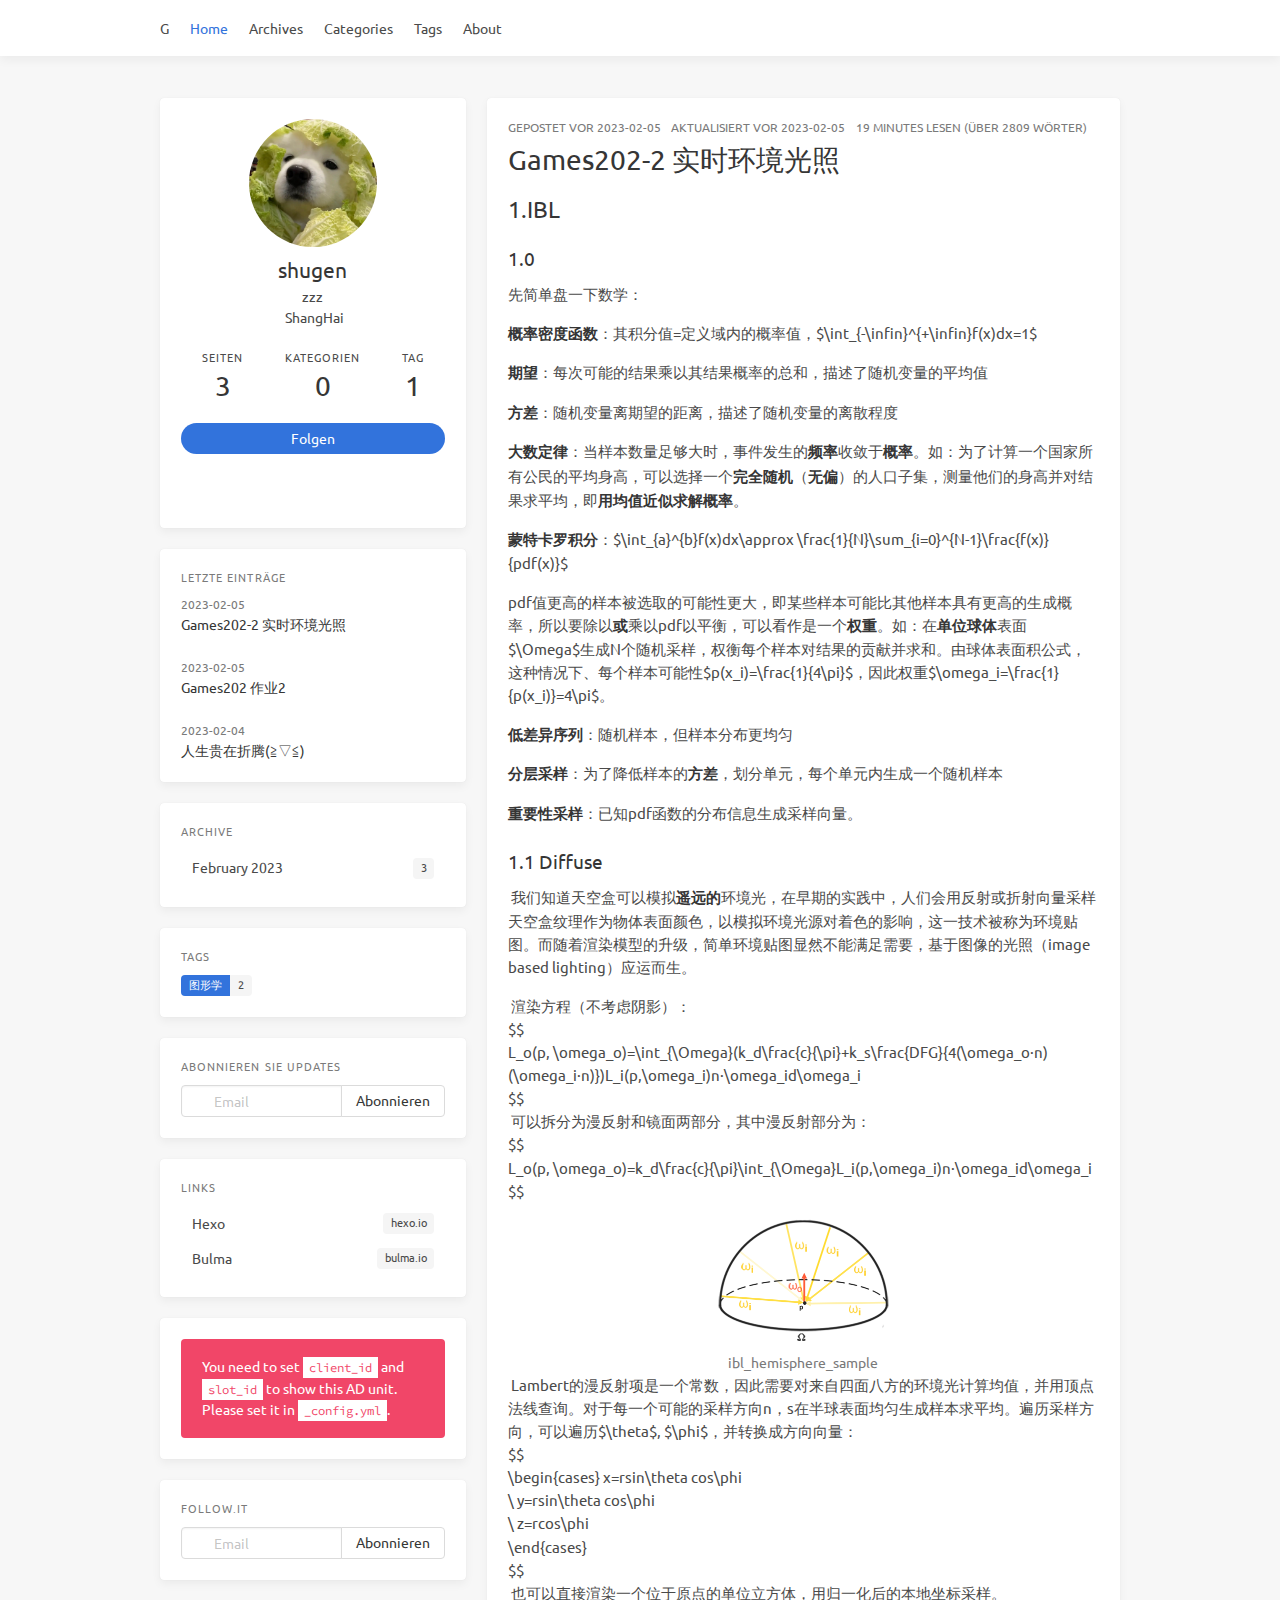
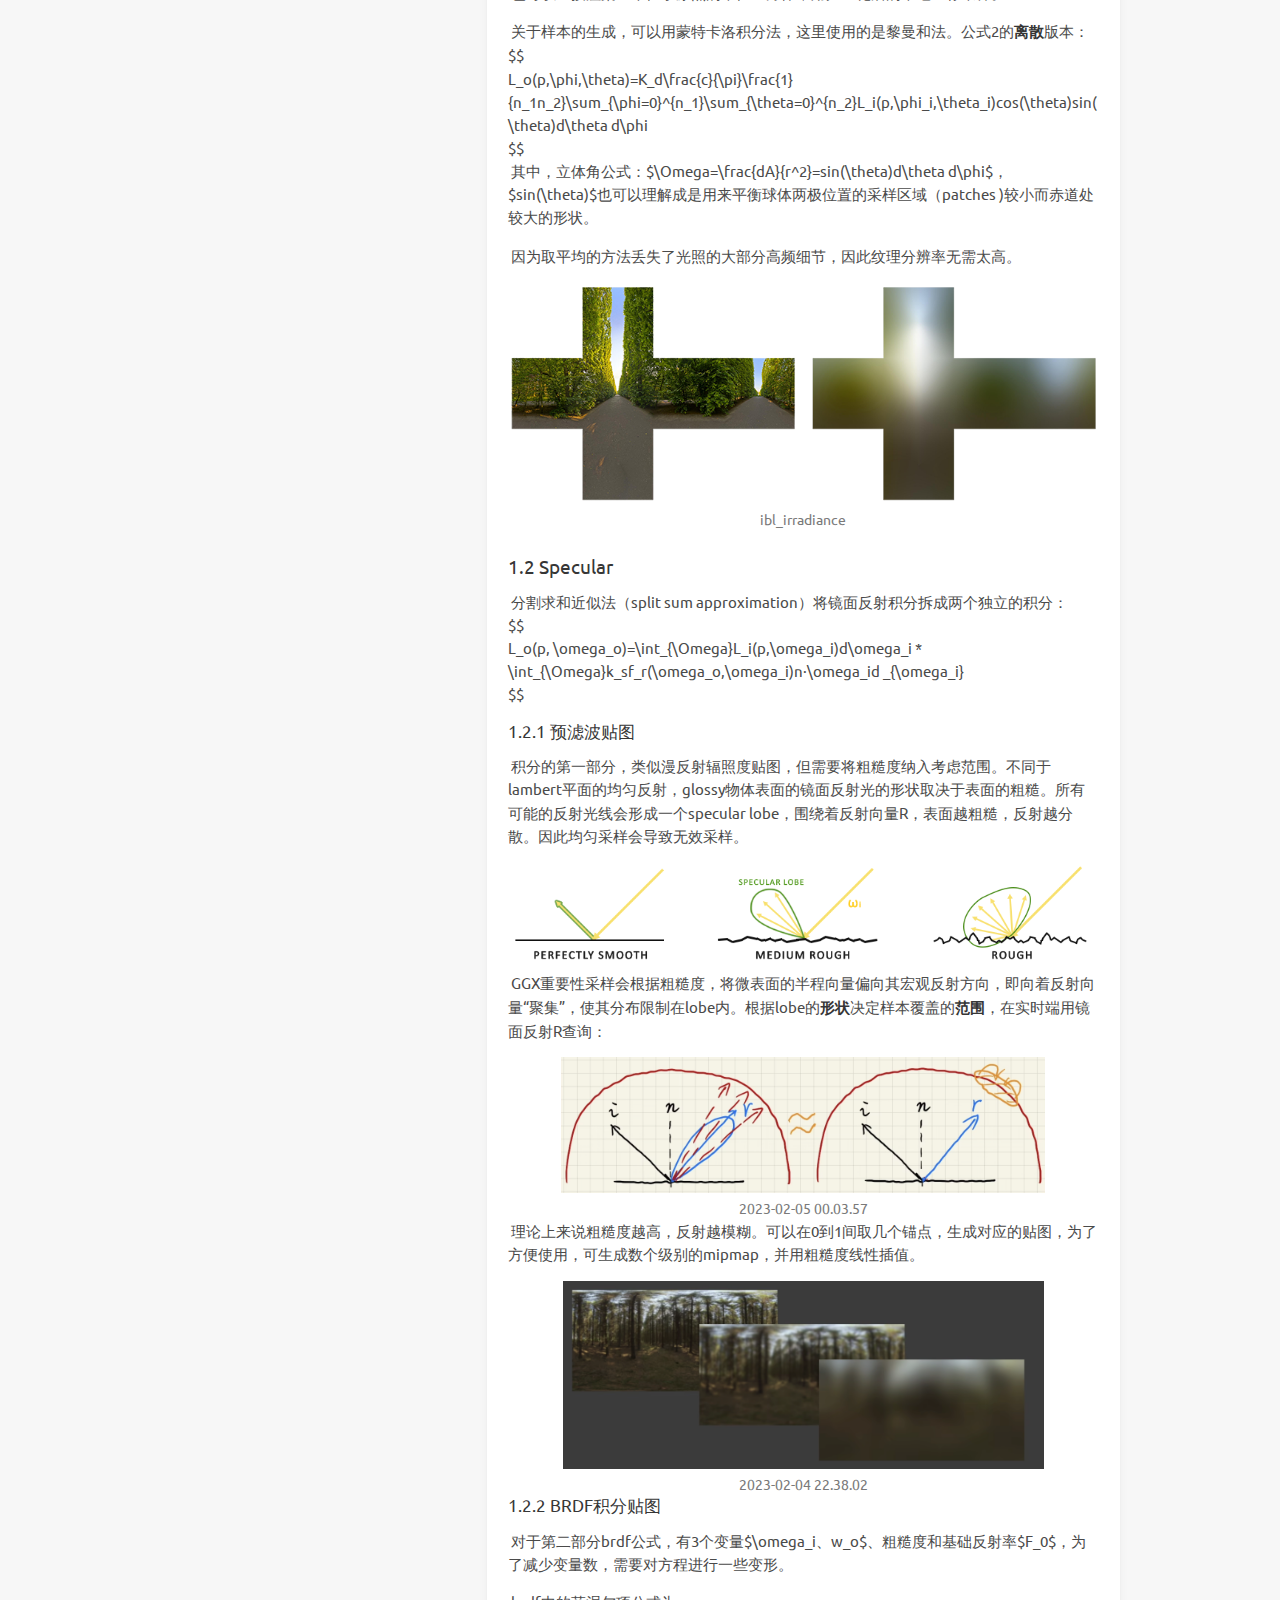
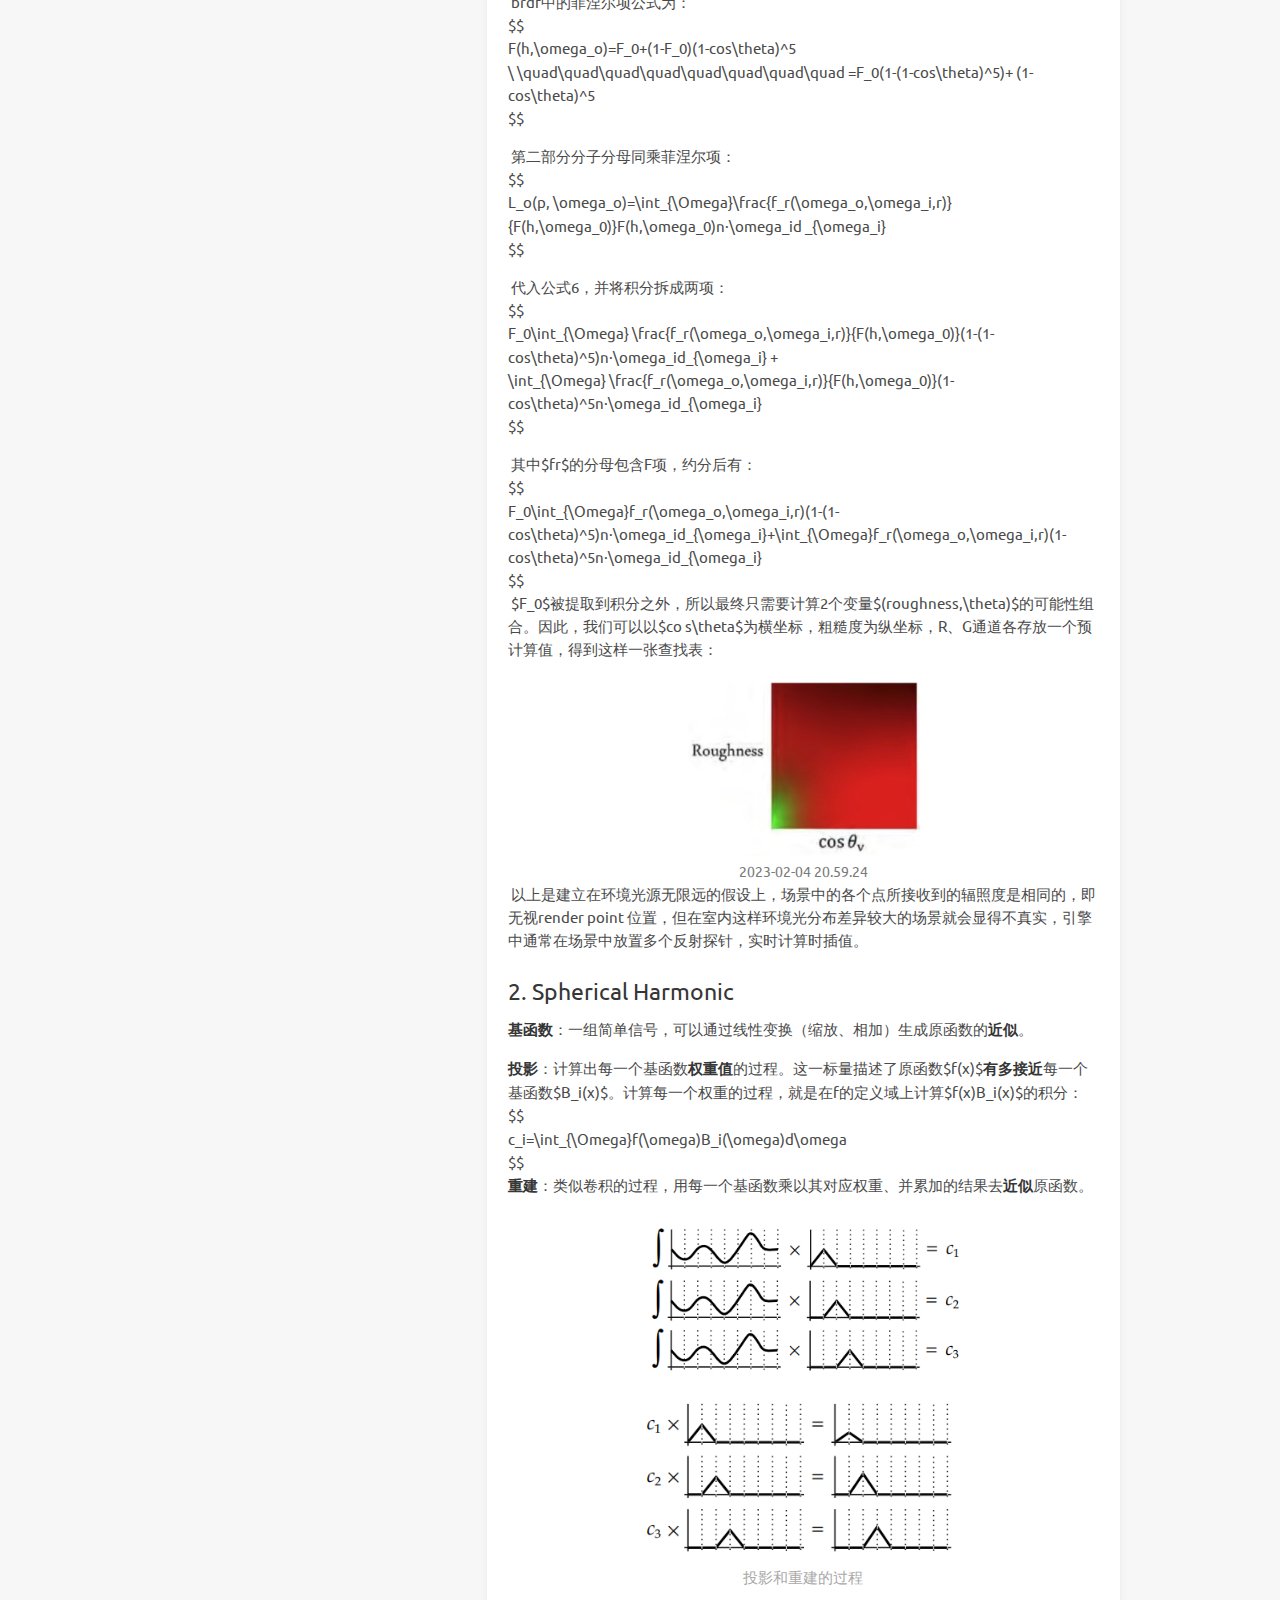
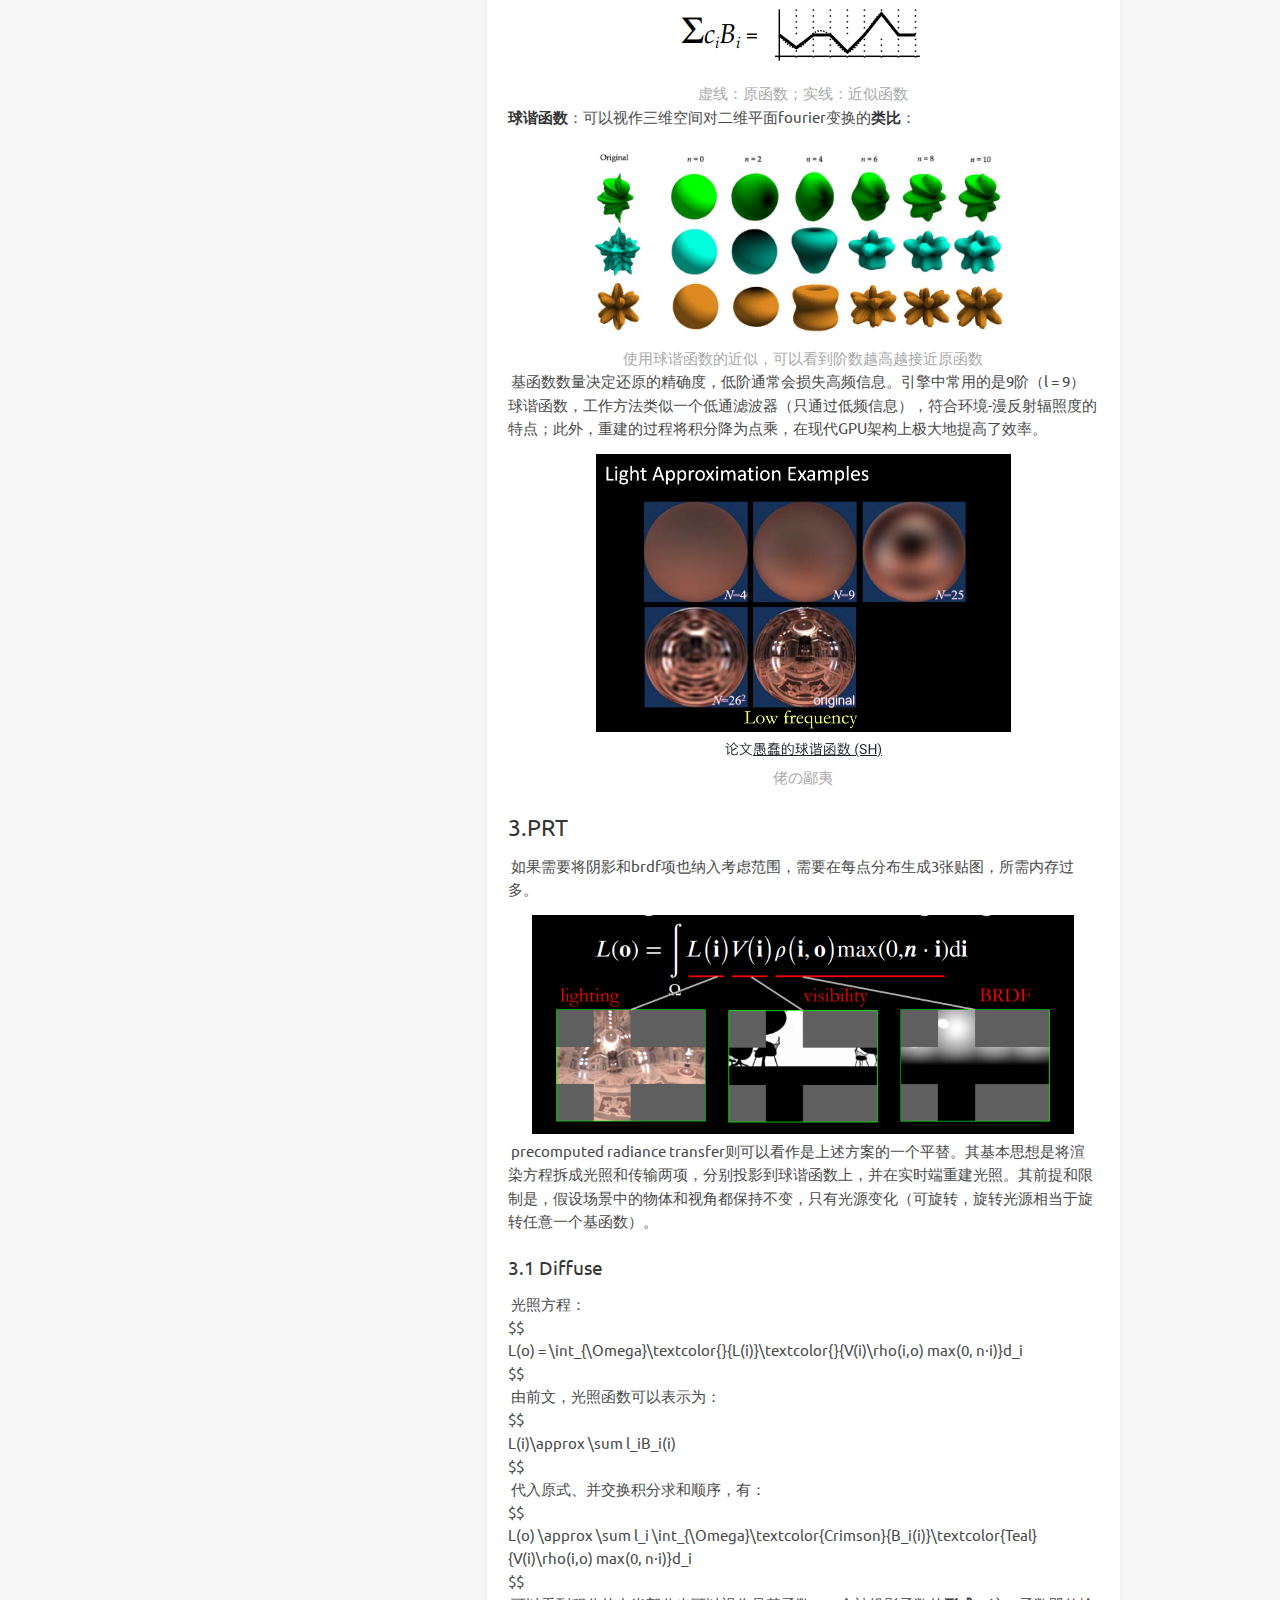
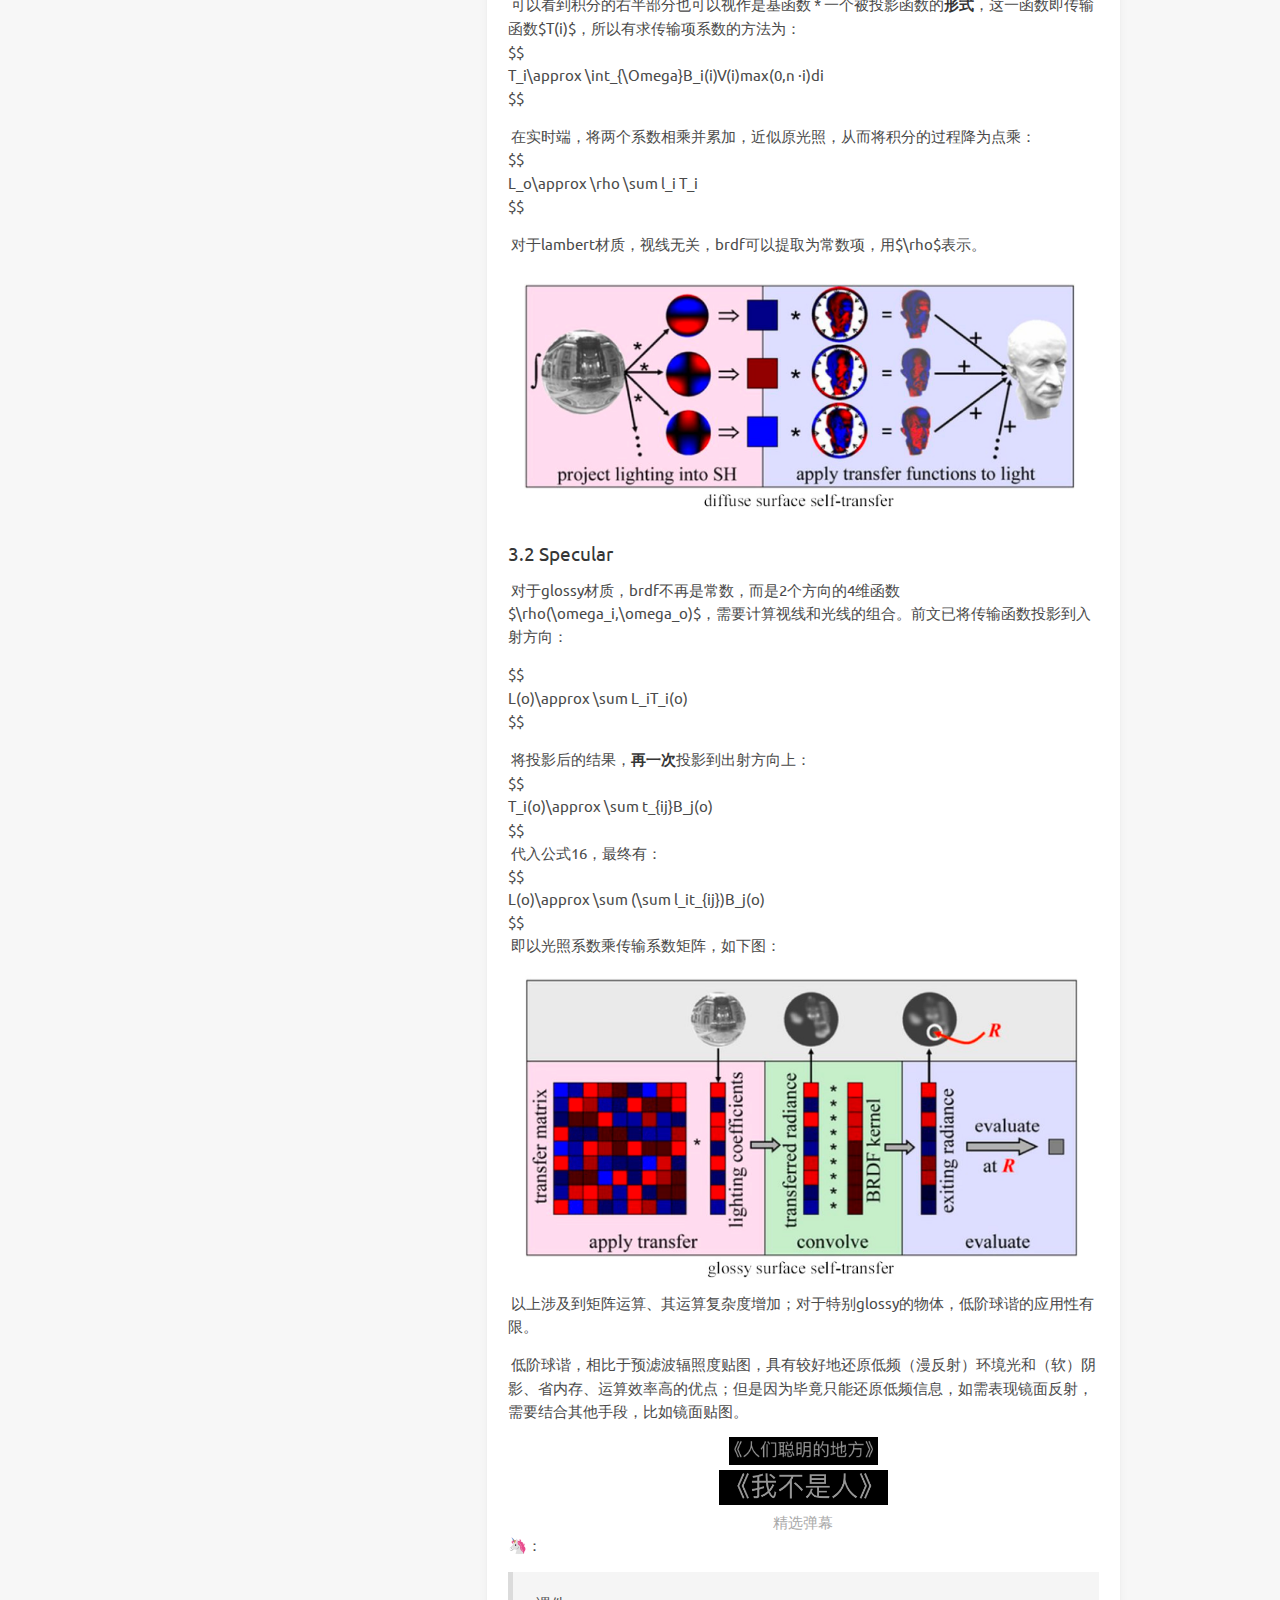
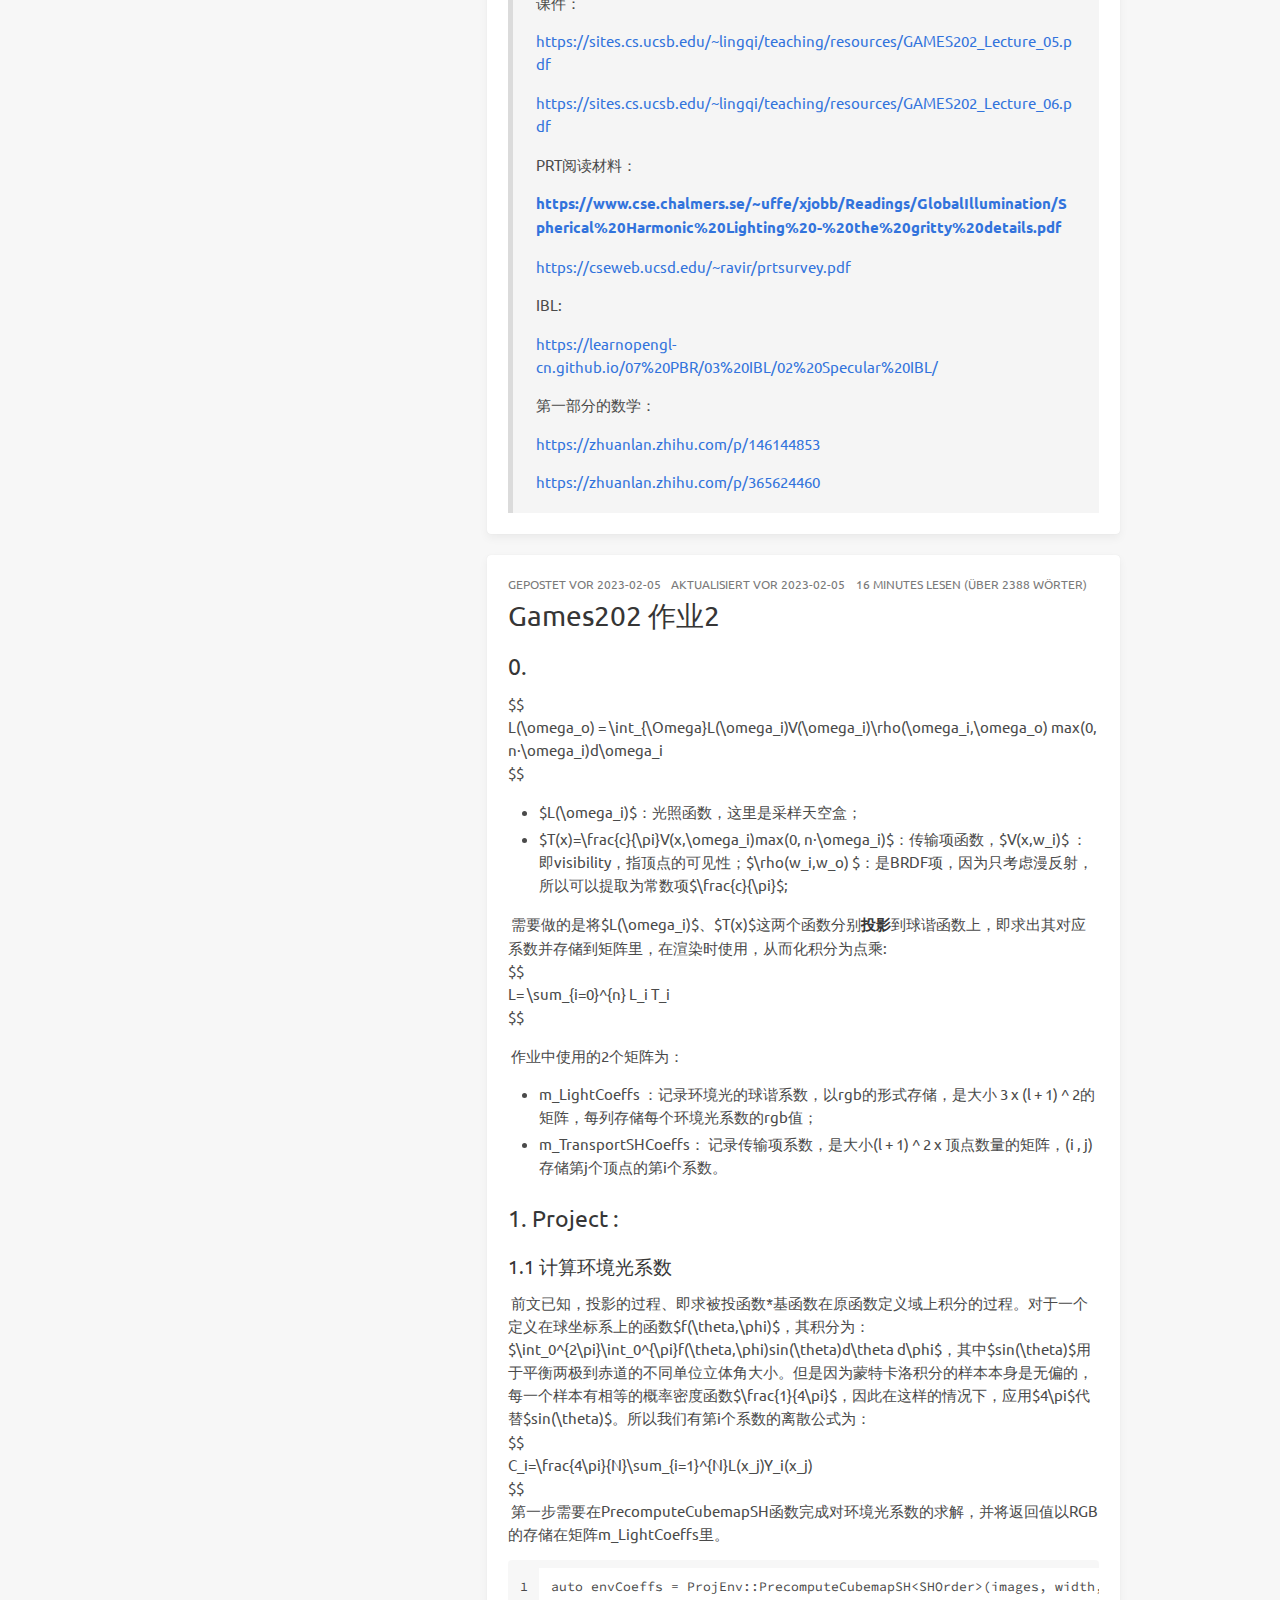
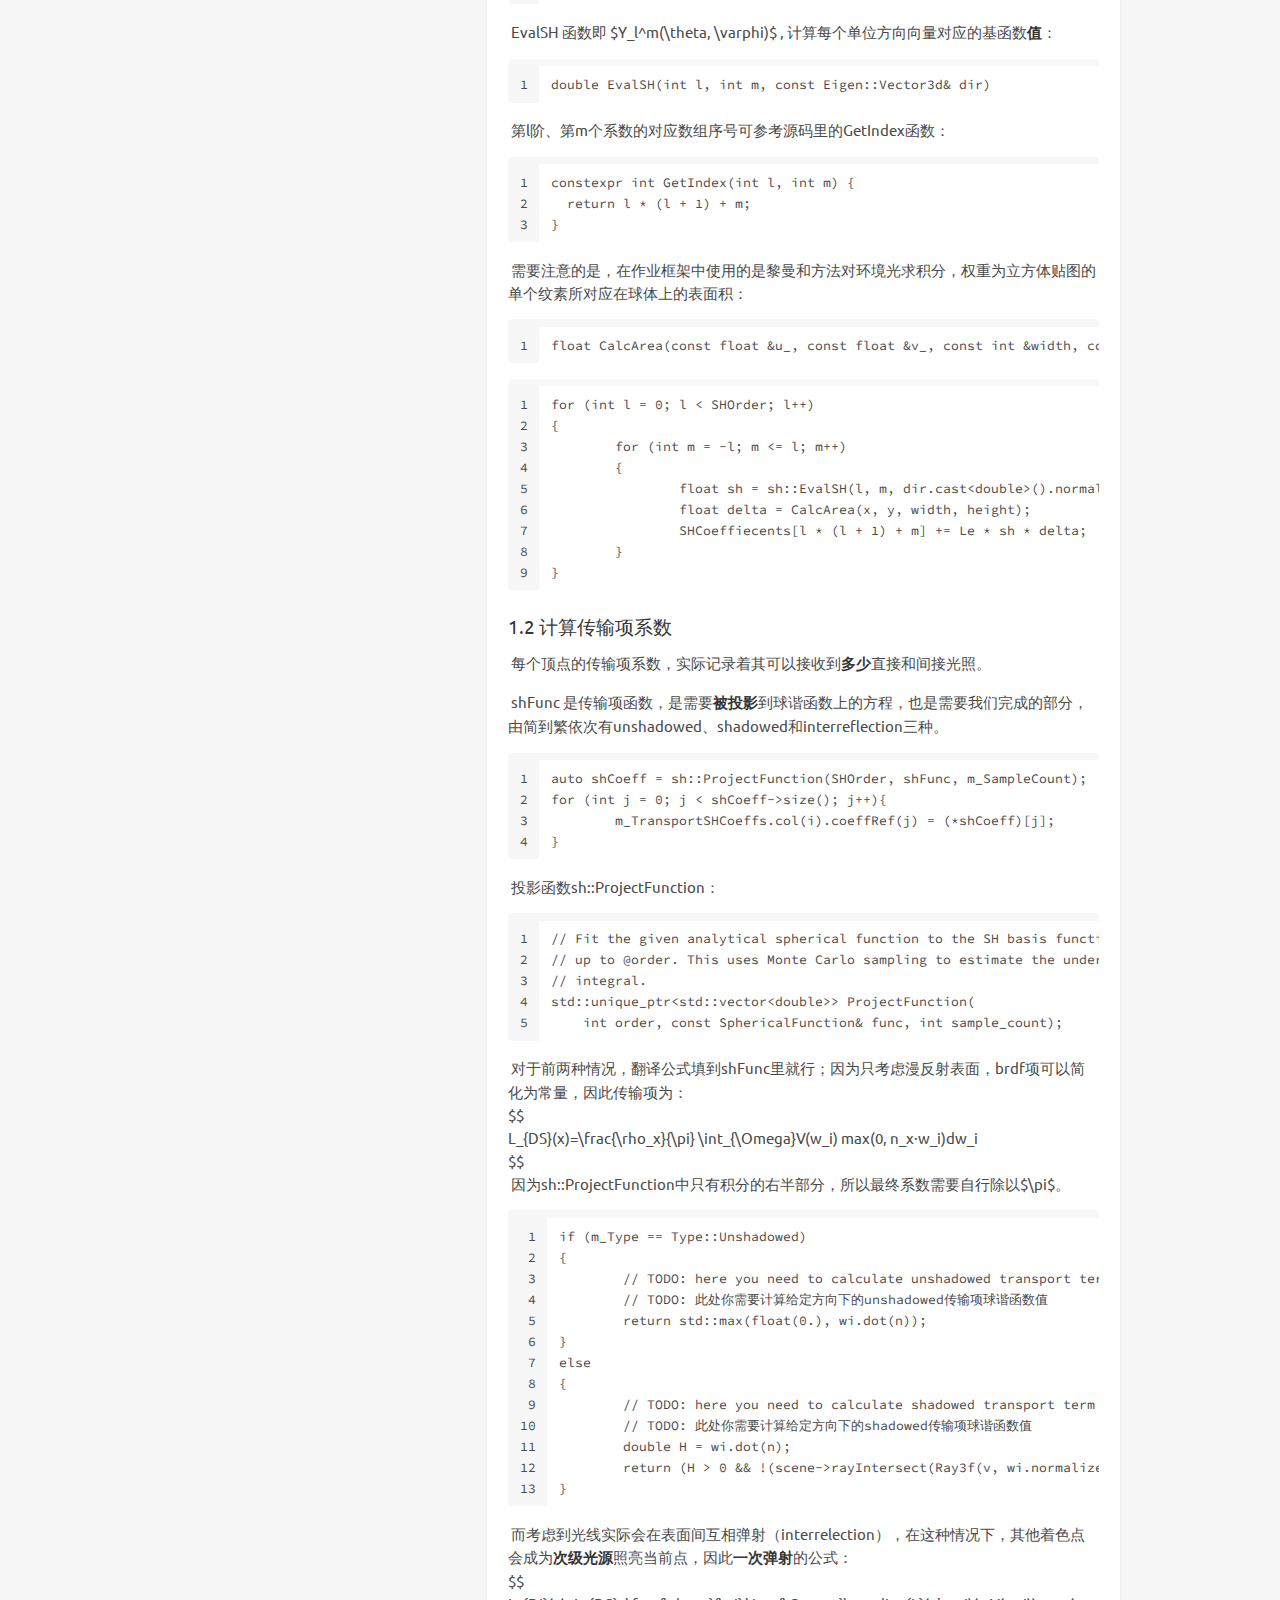
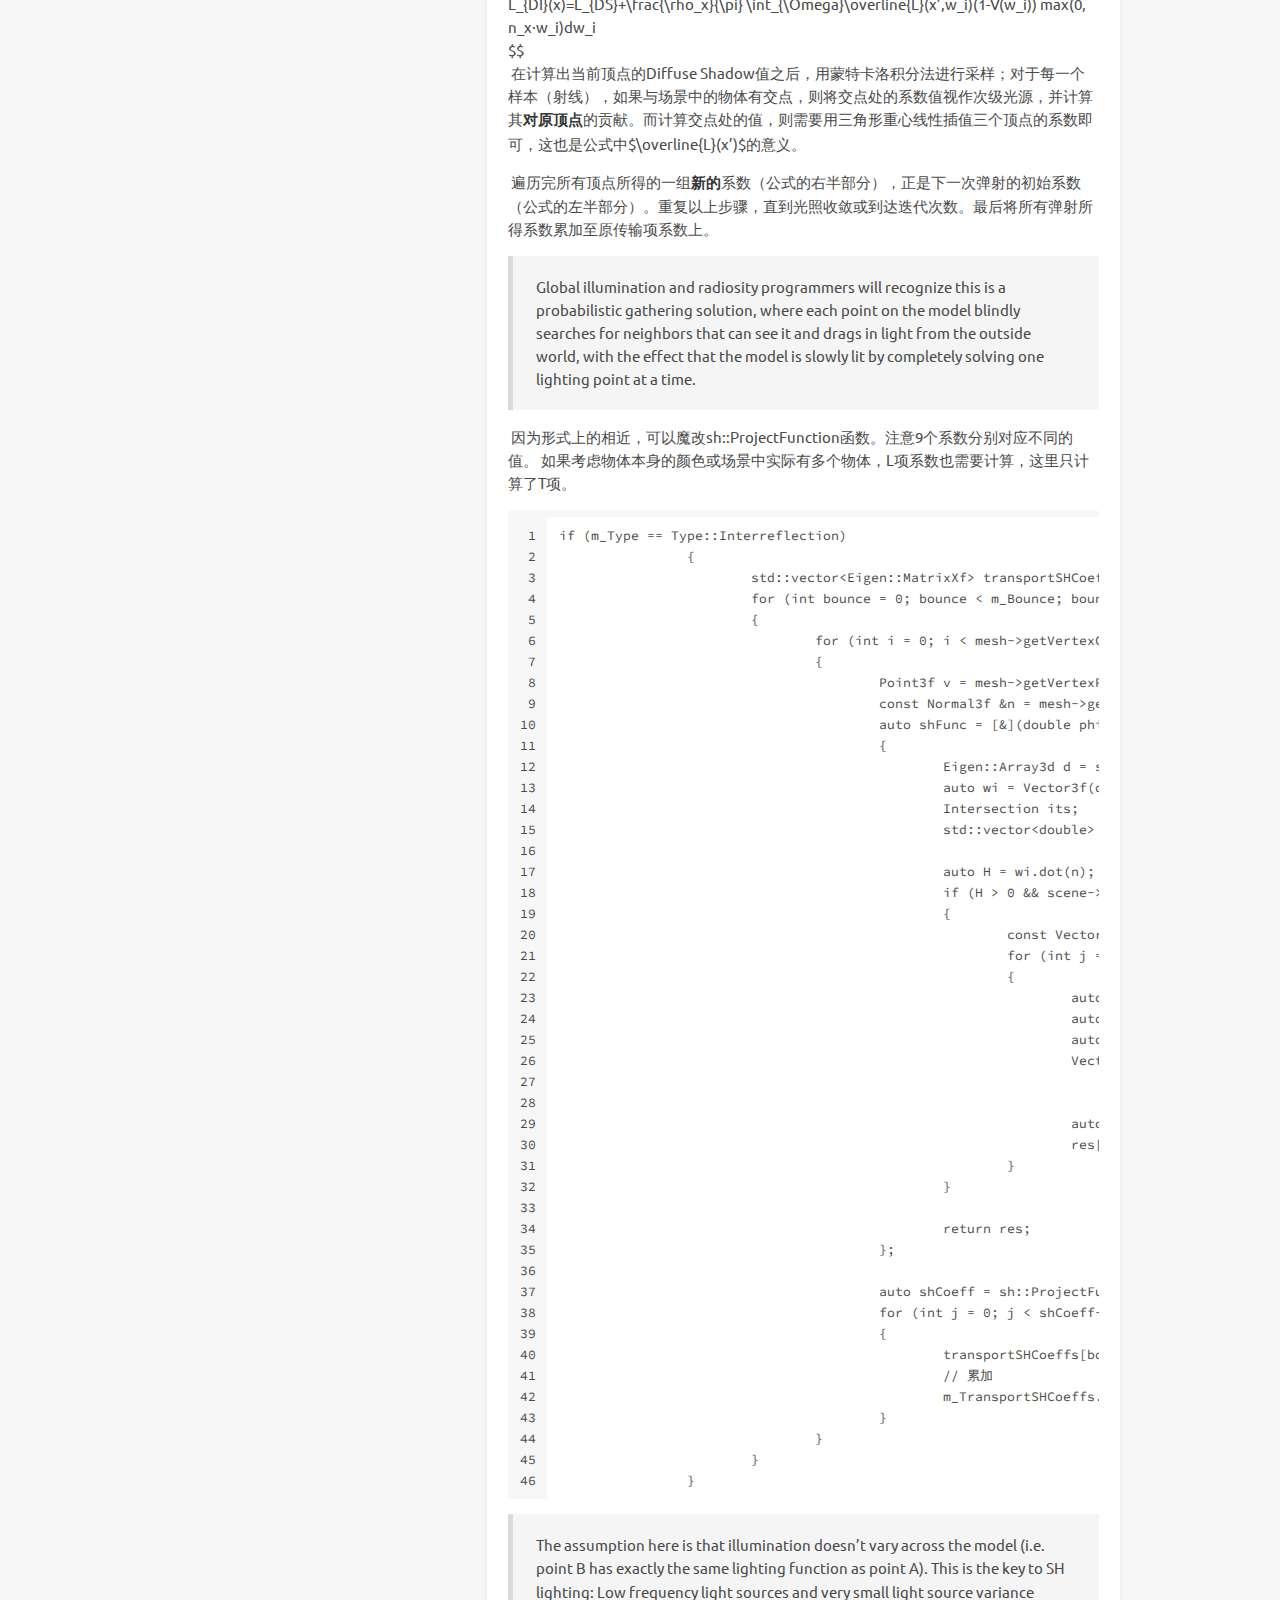
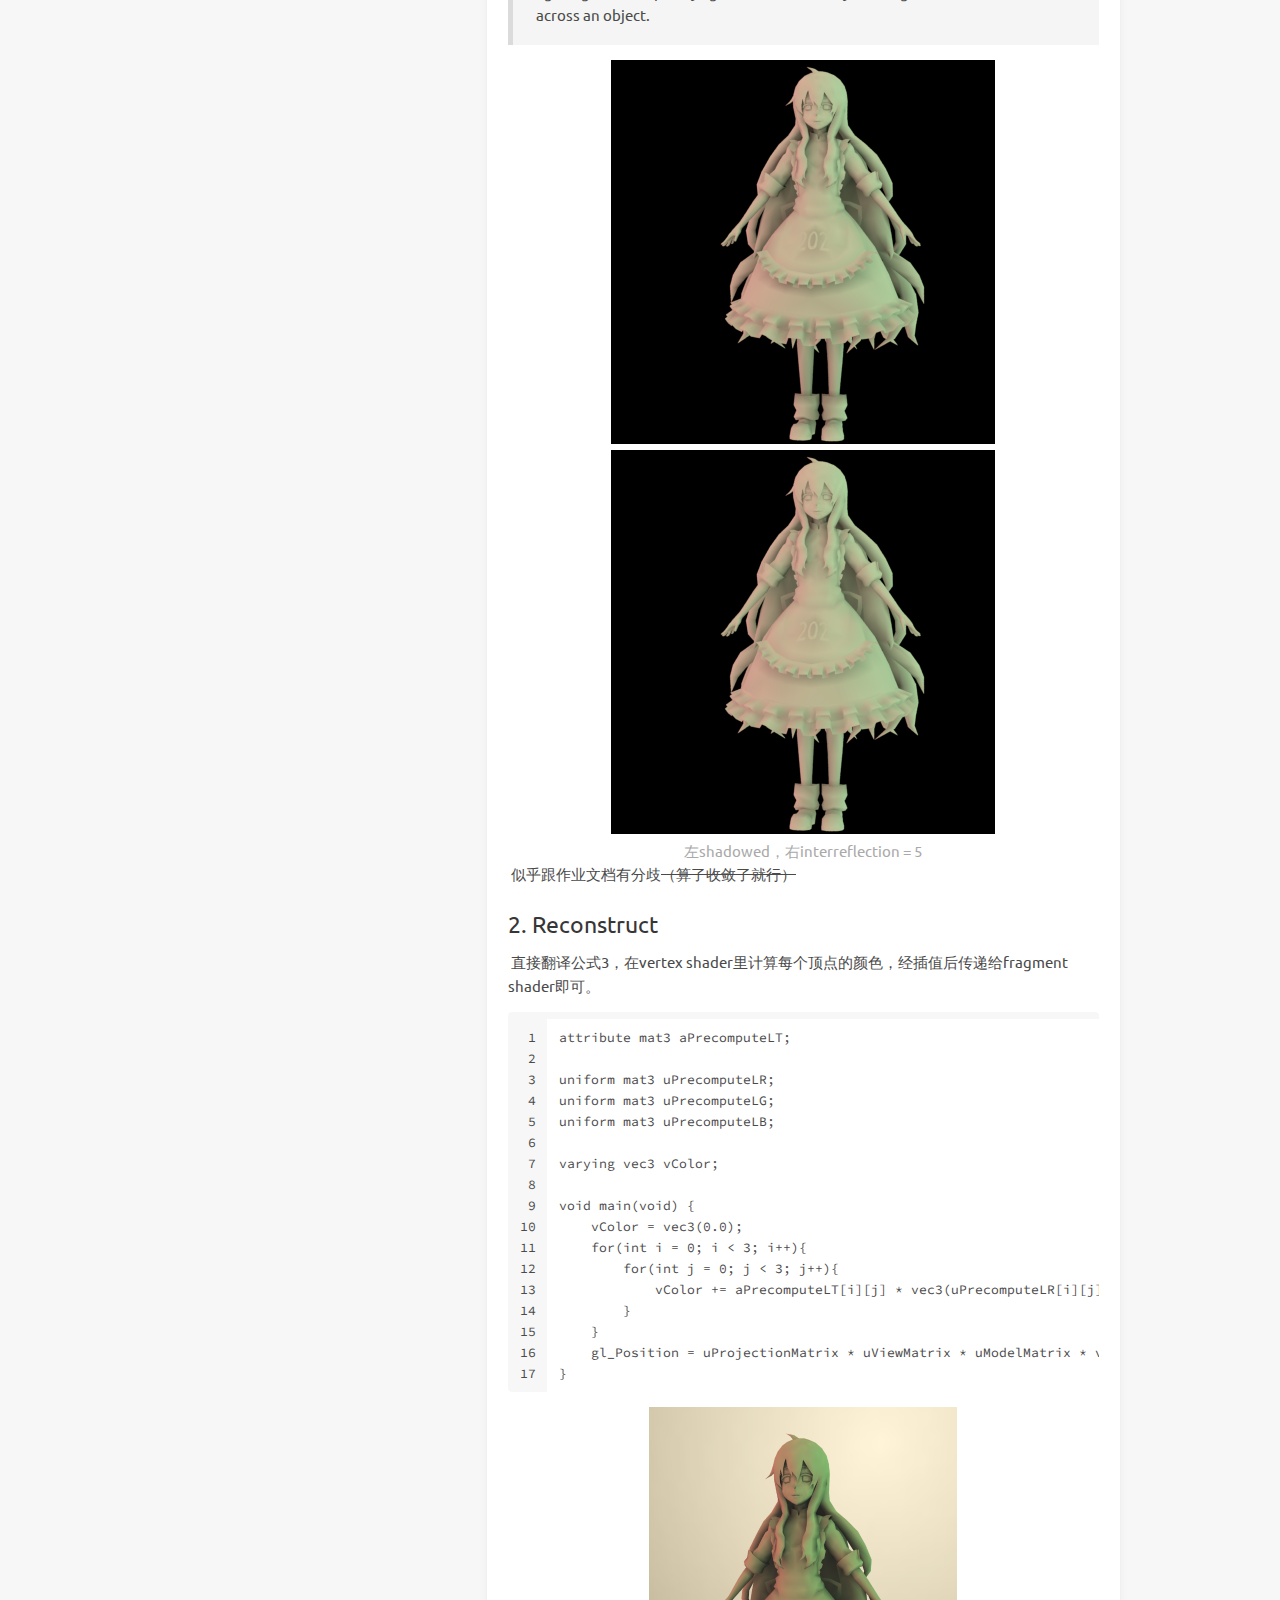
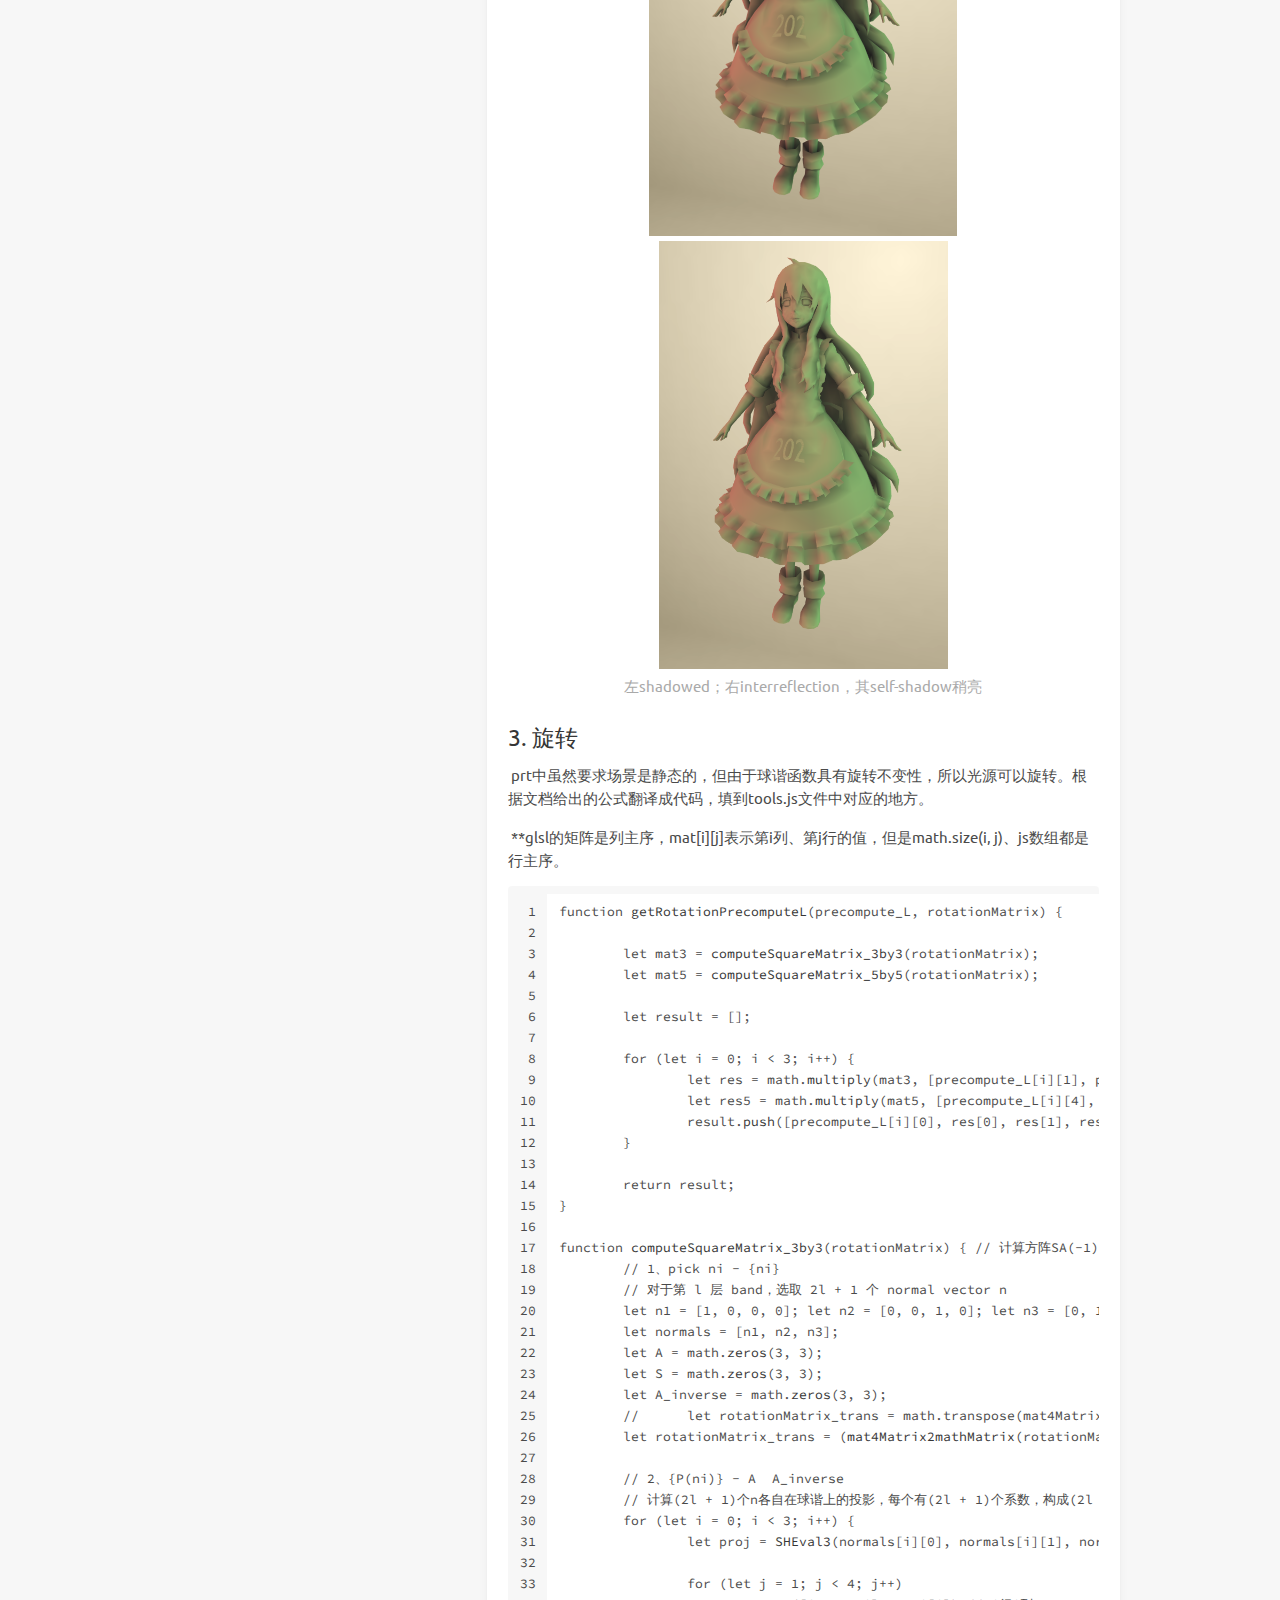
==== commit 41a96039: "Site updated: 2023-02-06 00:13:39" ====
--- a/index.html
+++ b/index.html
@@ -29,7 +29,7 @@
       switchTab();
       window.addEventListener('hashchange', switchTab, false);
   })();
-  </script><!-- hexo injector head_end end --><meta name="generator" content="Hexo 6.3.0"></head><body class="is-2-column"><nav class="navbar navbar-main"><div class="container navbar-container"><div class="navbar-brand justify-content-center"><a class="navbar-item navbar-logo" href="/">G</a></div><div class="navbar-menu"><div class="navbar-start"><a class="navbar-item is-active" href="/">Home</a><a class="navbar-item" href="/archives">Archives</a><a class="navbar-item" href="/categories">Categories</a><a class="navbar-item" href="/tags">Tags</a><a class="navbar-item" href="/about">About</a></div><div class="navbar-end"><a class="navbar-item" target="_blank" rel="noopener" title="Download on GitHub" href="https://github.com/ppoffice/hexo-theme-icarus"><i class="fab fa-github"></i></a><a class="navbar-item search" title="Search" href="javascript:;"><i class="fas fa-search"></i></a></div></div></div></nav><section class="section"><div class="container"><div class="columns"><div class="column order-2 column-main is-8-tablet is-8-desktop is-8-widescreen"><div class="card"><article class="card-content article" role="article"><div class="article-meta is-size-7 is-uppercase level is-mobile"><div class="level-left"><span class="level-item">Posted&nbsp;<time dateTime="2023-02-04T16:00:00.000Z" title="2/5/2023, 12:00:00 AM">2023-02-05</time></span><span class="level-item">Updated&nbsp;<time dateTime="2023-02-05T13:00:13.436Z" title="2/5/2023, 9:00:13 PM">2023-02-05</time></span><span class="level-item">19 minutes read (About 2809 words)</span></div></div><h1 class="title is-3 is-size-4-mobile"><a class="link-muted" href="/2023/02/05/Games202-2/">Games202-2 实时环境光照</a></h1><div class="content"><h2 id="1-IBL"><a href="#1-IBL" class="headerlink" title="1.IBL"></a>1.IBL</h2><h3 id="1-0"><a href="#1-0" class="headerlink" title="1.0"></a>1.0</h3><p>先简单盘一下数学：</p>
+  </script><!-- hexo injector head_end end --><meta name="generator" content="Hexo 6.3.0"></head><body class="is-2-column"><nav class="navbar navbar-main"><div class="container navbar-container"><div class="navbar-brand justify-content-center"><a class="navbar-item navbar-logo" href="/">G</a></div><div class="navbar-menu"><div class="navbar-start"><a class="navbar-item is-active" href="/">Home</a><a class="navbar-item" href="/archives">Archives</a><a class="navbar-item" href="/categories">Categories</a><a class="navbar-item" href="/tags">Tags</a><a class="navbar-item" href="/about">About</a></div><div class="navbar-end"><a class="navbar-item" target="_blank" rel="noopener" title="Download on GitHub" href="https://github.com/ppoffice/hexo-theme-icarus"><i class="fab fa-github"></i></a><a class="navbar-item search" title="Suche" href="javascript:;"><i class="fas fa-search"></i></a></div></div></div></nav><section class="section"><div class="container"><div class="columns"><div class="column order-2 column-main is-8-tablet is-8-desktop is-8-widescreen"><div class="card"><article class="card-content article" role="article"><div class="article-meta is-size-7 is-uppercase level is-mobile"><div class="level-left"><span class="level-item">Gepostet vor&nbsp;<time dateTime="2023-02-04T16:00:00.000Z" title="2/5/2023, 12:00:00 AM">2023-02-05</time></span><span class="level-item">Aktualisiert vor&nbsp;<time dateTime="2023-02-05T13:00:13.436Z" title="2/5/2023, 9:00:13 PM">2023-02-05</time></span><span class="level-item">19 minutes lesen (Über 2809 Wörter)</span></div></div><h1 class="title is-3 is-size-4-mobile"><a class="link-muted" href="/2023/02/05/Games202-2/">Games202-2 实时环境光照</a></h1><div class="content"><h2 id="1-IBL"><a href="#1-IBL" class="headerlink" title="1.IBL"></a>1.IBL</h2><h3 id="1-0"><a href="#1-0" class="headerlink" title="1.0"></a>1.0</h3><p>先简单盘一下数学：</p>
 <p><strong>概率密度函数</strong>：其积分值&#x3D;定义域内的概率值，$\int_{-\infin}^{+\infin}f(x)dx&#x3D;1$</p>
 <p><strong>期望</strong>：每次可能的结果乘以其结果概率的总和，描述了随机变量的平均值</p>
 <p><strong>方差</strong>：随机变量离期望的距离，描述了随机变量的离散程度</p>
@@ -120,7 +120,7 @@
 <p><a target="_blank" rel="noopener" href="https://zhuanlan.zhihu.com/p/146144853">https://zhuanlan.zhihu.com/p/146144853</a></p>
 <p><a target="_blank" rel="noopener" href="https://zhuanlan.zhihu.com/p/365624460">https://zhuanlan.zhihu.com/p/365624460</a></p>
 </blockquote>
-</div></article></div><div class="card"><article class="card-content article" role="article"><div class="article-meta is-size-7 is-uppercase level is-mobile"><div class="level-left"><span class="level-item">Posted&nbsp;<time dateTime="2023-02-04T16:00:00.000Z" title="2/5/2023, 12:00:00 AM">2023-02-05</time></span><span class="level-item">Updated&nbsp;<time dateTime="2023-02-05T13:00:13.446Z" title="2/5/2023, 9:00:13 PM">2023-02-05</time></span><span class="level-item">16 minutes read (About 2388 words)</span></div></div><h1 class="title is-3 is-size-4-mobile"><a class="link-muted" href="/2023/02/05/Games202-2_hmw/">Games202 作业2</a></h1><div class="content"><h2 id="0"><a href="#0" class="headerlink" title="0."></a>0.</h2><p>$$<br>L(\omega_o) &#x3D; \int_{\Omega}L(\omega_i)V(\omega_i)\rho(\omega_i,\omega_o) max(0, n·\omega_i)d\omega_i<br>$$</p>
+</div></article></div><div class="card"><article class="card-content article" role="article"><div class="article-meta is-size-7 is-uppercase level is-mobile"><div class="level-left"><span class="level-item">Gepostet vor&nbsp;<time dateTime="2023-02-04T16:00:00.000Z" title="2/5/2023, 12:00:00 AM">2023-02-05</time></span><span class="level-item">Aktualisiert vor&nbsp;<time dateTime="2023-02-05T13:00:13.446Z" title="2/5/2023, 9:00:13 PM">2023-02-05</time></span><span class="level-item">16 minutes lesen (Über 2388 Wörter)</span></div></div><h1 class="title is-3 is-size-4-mobile"><a class="link-muted" href="/2023/02/05/Games202-2_hmw/">Games202 作业2</a></h1><div class="content"><h2 id="0"><a href="#0" class="headerlink" title="0."></a>0.</h2><p>$$<br>L(\omega_o) &#x3D; \int_{\Omega}L(\omega_i)V(\omega_i)\rho(\omega_i,\omega_o) max(0, n·\omega_i)d\omega_i<br>$$</p>
 <ul>
 <li><p>$L(\omega_i)$：光照函数，这里是采样天空盒；</p>
 </li>
@@ -203,27 +203,27 @@
 <p><strong>Glsl:</strong>  <a target="_blank" rel="noopener" href="https://registry.khronos.org/OpenGL/specs/gl/GLSLangSpec.4.30.pdf#page=35">https://registry.khronos.org/OpenGL/specs/gl/GLSLangSpec.4.30.pdf#page=35</a></p>
 <p><strong>Webgl:</strong>  <a target="_blank" rel="noopener" href="https://webglfundamentals.org/webgl/lessons/webgl-shaders-and-glsl.html">https://webglfundamentals.org/webgl/lessons/webgl-shaders-and-glsl.html</a></p>
 <p>ide debug:  <a target="_blank" rel="noopener" href="https://code.visualstudio.com/docs/cpp/launch-json-reference">https://code.visualstudio.com/docs/cpp/launch-json-reference</a></p>
-</div></article></div><div class="card"><article class="card-content article" role="article"><div class="article-meta is-size-7 is-uppercase level is-mobile"><div class="level-left"><span class="level-item">Posted&nbsp;<time dateTime="2023-02-03T16:00:00.000Z" title="2/4/2023, 12:00:00 AM">2023-02-04</time></span><span class="level-item">Updated&nbsp;<time dateTime="2023-02-05T13:00:13.471Z" title="2/5/2023, 9:00:13 PM">2023-02-05</time></span><span class="level-item">a few seconds read (About 1 word)</span></div></div><h1 class="title is-3 is-size-4-mobile"><a class="link-muted" href="/2023/02/04/test/">人生贵在折腾(≧▽≦)</a></h1><div class="content"><p><img src="/2023/02/04/test/1.jpeg"></p>
-</div></article></div></div><div class="column column-left is-4-tablet is-4-desktop is-4-widescreen  order-1"><div class="card widget" data-type="profile"><div class="card-content"><nav class="level"><div class="level-item has-text-centered flex-shrink-1"><div><figure class="image is-128x128 mx-auto mb-2"><img class="avatar is-rounded" src="/images/avatar.png" alt="shugen"></figure><p class="title is-size-4 is-block" style="line-height:inherit;">shugen</p><p class="is-size-6 is-block">zzz</p><p class="is-size-6 is-flex justify-content-center"><i class="fas fa-map-marker-alt mr-1"></i><span>ShangHai</span></p></div></div></nav><nav class="level is-mobile"><div class="level-item has-text-centered is-marginless"><div><p class="heading">Posts</p><a href="/archives"><p class="title">3</p></a></div></div><div class="level-item has-text-centered is-marginless"><div><p class="heading">Categories</p><a href="/categories"><p class="title">0</p></a></div></div><div class="level-item has-text-centered is-marginless"><div><p class="heading">Tag</p><a href="/tags"><p class="title">1</p></a></div></div></nav><div class="level"><a class="level-item button is-primary is-rounded" href="https://github.com/ppoffice" target="_blank" rel="noopener">Follow</a></div><div class="level is-mobile is-multiline"><a class="level-item button is-transparent is-marginless" target="_blank" rel="noopener" title="Github" href="https://github.com/olirrrt"><i class="fab fa-github"></i></a><a class="level-item button is-transparent is-marginless" target="_blank" rel="noopener" title="Facebook" href="https://trilozzz.lofter.com"><i class="fab fa-facebook"></i></a><a class="level-item button is-transparent is-marginless" target="_blank" rel="noopener" title="Twitter" href="https://twitter.com/Trilo67899622"><i class="fab fa-twitter"></i></a></div></div></div><!--!--><!--!--><div class="card widget" data-type="recent-posts"><div class="card-content"><h3 class="menu-label">Recents</h3><article class="media"><div class="media-content"><p class="date"><time dateTime="2023-02-04T16:00:00.000Z">2023-02-05</time></p><p class="title"><a href="/2023/02/05/Games202-2/">Games202-2 实时环境光照</a></p></div></article><article class="media"><div class="media-content"><p class="date"><time dateTime="2023-02-04T16:00:00.000Z">2023-02-05</time></p><p class="title"><a href="/2023/02/05/Games202-2_hmw/">Games202 作业2</a></p></div></article><article class="media"><div class="media-content"><p class="date"><time dateTime="2023-02-03T16:00:00.000Z">2023-02-04</time></p><p class="title"><a href="/2023/02/04/test/">人生贵在折腾(≧▽≦)</a></p></div></article></div></div><div class="card widget" data-type="archives"><div class="card-content"><div class="menu"><h3 class="menu-label">Archives</h3><ul class="menu-list"><li><a class="level is-mobile" href="/archives/2023/02/"><span class="level-start"><span class="level-item">February 2023</span></span><span class="level-end"><span class="level-item tag">3</span></span></a></li></ul></div></div></div><div class="card widget" data-type="tags"><div class="card-content"><div class="menu"><h3 class="menu-label">Tags</h3><div class="field is-grouped is-grouped-multiline"><div class="control"><a class="tags has-addons" href="/tags/%E5%9B%BE%E5%BD%A2%E5%AD%A6/"><span class="tag">图形学</span><span class="tag">2</span></a></div></div></div></div></div><div class="card widget" data-type="subscribe-email"><div class="card-content"><div class="menu"><h3 class="menu-label">Subscribe for updates</h3><form action="https://feedburner.google.com/fb/a/mailverify" method="post" target="popupwindow" onsubmit="window.open(&#039;https://feedburner.google.com/fb/a/mailverify?uri=&#039;,&#039;popupwindow&#039;,&#039;scrollbars=yes,width=550,height=520&#039;);return true"><input type="hidden" value="" name="uri"><input type="hidden" name="loc" value="en_US"><div class="field has-addons"><div class="control has-icons-left is-expanded"><input class="input" name="email" type="email" placeholder="Email"><span class="icon is-small is-left"><i class="fas fa-envelope"></i></span></div><div class="control"><input class="button" type="submit" value="Subscribe"></div></div></form></div></div></div><div class="card widget" data-type="links"><div class="card-content"><div class="menu"><h3 class="menu-label">Links</h3><ul class="menu-list"><li><a class="level is-mobile" href="https://hexo.io" target="_blank" rel="noopener"><span class="level-left"><span class="level-item">Hexo</span></span><span class="level-right"><span class="level-item tag">hexo.io</span></span></a></li><li><a class="level is-mobile" href="https://bulma.io" target="_blank" rel="noopener"><span class="level-left"><span class="level-item">Bulma</span></span><span class="level-right"><span class="level-item tag">bulma.io</span></span></a></li></ul></div></div></div><div class="card widget"><div class="card-content"><div class="notification is-danger">You need to set <code>client_id</code> and <code>slot_id</code> to show this AD unit. Please set it in <code>_config.yml</code>.</div></div></div><div class="card widget" data-type="subscribe-email"><div class="card-content"><div class="menu"><h3 class="menu-label">follow.it</h3><form action="" method="post" target="_blank"><div class="field has-addons"><div class="control has-icons-left is-expanded"><input class="input" name="email" type="email" placeholder="Email"><span class="icon is-small is-left"><i class="fas fa-envelope"></i></span></div><div class="control"><input class="button" type="submit" value="Subscribe"></div></div></form></div></div></div></div><!--!--></div></div></section><footer class="footer"><div class="container"><div class="level"><div class="level-start"><a class="footer-logo is-block mb-2" href="/">G</a><p class="is-size-7"><span>&copy; 2023 gen</span>  Powered by <a href="https://hexo.io/" target="_blank" rel="noopener">Hexo</a> &amp; <a href="https://github.com/ppoffice/hexo-theme-icarus" target="_blank" rel="noopener">Icarus</a></p></div><div class="level-end"><div class="field has-addons"><p class="control"><a class="button is-transparent is-large" target="_blank" rel="noopener" title="Creative Commons" href="https://creativecommons.org/"><i class="fab fa-creative-commons"></i></a></p><p class="control"><a class="button is-transparent is-large" target="_blank" rel="noopener" title="Attribution 4.0 International" href="https://creativecommons.org/licenses/by/4.0/"><i class="fab fa-creative-commons-by"></i></a></p><p class="control"><a class="button is-transparent is-large" target="_blank" rel="noopener" title="Download on GitHub" href="https://github.com/ppoffice/hexo-theme-icarus"><i class="fab fa-github"></i></a></p></div></div></div></div></footer><script src="https://cdn.jsdelivr.net/npm/jquery@3.3.1/dist/jquery.min.js"></script><script src="https://cdn.jsdelivr.net/npm/moment@2.22.2/min/moment-with-locales.min.js"></script><script src="https://cdn.jsdelivr.net/npm/clipboard@2.0.4/dist/clipboard.min.js" defer></script><script>moment.locale("zn-ch");</script><script>var IcarusThemeSettings = {
+</div></article></div><div class="card"><article class="card-content article" role="article"><div class="article-meta is-size-7 is-uppercase level is-mobile"><div class="level-left"><span class="level-item">Gepostet vor&nbsp;<time dateTime="2023-02-03T16:00:00.000Z" title="2/4/2023, 12:00:00 AM">2023-02-04</time></span><span class="level-item">Aktualisiert vor&nbsp;<time dateTime="2023-02-05T13:00:13.471Z" title="2/5/2023, 9:00:13 PM">2023-02-05</time></span><span class="level-item">a few seconds lesen (Über 1 Wort)</span></div></div><h1 class="title is-3 is-size-4-mobile"><a class="link-muted" href="/2023/02/04/test/">人生贵在折腾(≧▽≦)</a></h1><div class="content"><p><img src="/2023/02/04/test/1.jpeg"></p>
+</div></article></div></div><div class="column column-left is-4-tablet is-4-desktop is-4-widescreen  order-1"><div class="card widget" data-type="profile"><div class="card-content"><nav class="level"><div class="level-item has-text-centered flex-shrink-1"><div><figure class="image is-128x128 mx-auto mb-2"><img class="avatar is-rounded" src="/images/avatar.png" alt="shugen"></figure><p class="title is-size-4 is-block" style="line-height:inherit;">shugen</p><p class="is-size-6 is-block">zzz</p><p class="is-size-6 is-flex justify-content-center"><i class="fas fa-map-marker-alt mr-1"></i><span>ShangHai</span></p></div></div></nav><nav class="level is-mobile"><div class="level-item has-text-centered is-marginless"><div><p class="heading">Seiten</p><a href="/archives"><p class="title">3</p></a></div></div><div class="level-item has-text-centered is-marginless"><div><p class="heading">Kategorien</p><a href="/categories"><p class="title">0</p></a></div></div><div class="level-item has-text-centered is-marginless"><div><p class="heading">Tag</p><a href="/tags"><p class="title">1</p></a></div></div></nav><div class="level"><a class="level-item button is-primary is-rounded" href="https://github.com/ppoffice" target="_blank" rel="noopener">Folgen</a></div><div class="level is-mobile is-multiline"><a class="level-item button is-transparent is-marginless" target="_blank" rel="noopener" title="Github" href="https://github.com/olirrrt"><i class="fab fa-github"></i></a><a class="level-item button is-transparent is-marginless" target="_blank" rel="noopener" title="Facebook" href="https://trilozzz.lofter.com"><i class="fab fa-facebook"></i></a><a class="level-item button is-transparent is-marginless" target="_blank" rel="noopener" title="Twitter" href="https://twitter.com/Trilo67899622"><i class="fab fa-twitter"></i></a></div></div></div><!--!--><!--!--><div class="card widget" data-type="recent-posts"><div class="card-content"><h3 class="menu-label">Letzte Einträge</h3><article class="media"><div class="media-content"><p class="date"><time dateTime="2023-02-04T16:00:00.000Z">2023-02-05</time></p><p class="title"><a href="/2023/02/05/Games202-2/">Games202-2 实时环境光照</a></p></div></article><article class="media"><div class="media-content"><p class="date"><time dateTime="2023-02-04T16:00:00.000Z">2023-02-05</time></p><p class="title"><a href="/2023/02/05/Games202-2_hmw/">Games202 作业2</a></p></div></article><article class="media"><div class="media-content"><p class="date"><time dateTime="2023-02-03T16:00:00.000Z">2023-02-04</time></p><p class="title"><a href="/2023/02/04/test/">人生贵在折腾(≧▽≦)</a></p></div></article></div></div><div class="card widget" data-type="archives"><div class="card-content"><div class="menu"><h3 class="menu-label">Archive</h3><ul class="menu-list"><li><a class="level is-mobile" href="/archives/2023/02/"><span class="level-start"><span class="level-item">February 2023</span></span><span class="level-end"><span class="level-item tag">3</span></span></a></li></ul></div></div></div><div class="card widget" data-type="tags"><div class="card-content"><div class="menu"><h3 class="menu-label">Tags</h3><div class="field is-grouped is-grouped-multiline"><div class="control"><a class="tags has-addons" href="/tags/%E5%9B%BE%E5%BD%A2%E5%AD%A6/"><span class="tag">图形学</span><span class="tag">2</span></a></div></div></div></div></div><div class="card widget" data-type="subscribe-email"><div class="card-content"><div class="menu"><h3 class="menu-label">Abonnieren Sie Updates</h3><form action="https://feedburner.google.com/fb/a/mailverify" method="post" target="popupwindow" onsubmit="window.open(&#039;https://feedburner.google.com/fb/a/mailverify?uri=&#039;,&#039;popupwindow&#039;,&#039;scrollbars=yes,width=550,height=520&#039;);return true"><input type="hidden" value="" name="uri"><input type="hidden" name="loc" value="en_US"><div class="field has-addons"><div class="control has-icons-left is-expanded"><input class="input" name="email" type="email" placeholder="Email"><span class="icon is-small is-left"><i class="fas fa-envelope"></i></span></div><div class="control"><input class="button" type="submit" value="Abonnieren"></div></div></form></div></div></div><div class="card widget" data-type="links"><div class="card-content"><div class="menu"><h3 class="menu-label">Links</h3><ul class="menu-list"><li><a class="level is-mobile" href="https://hexo.io" target="_blank" rel="noopener"><span class="level-left"><span class="level-item">Hexo</span></span><span class="level-right"><span class="level-item tag">hexo.io</span></span></a></li><li><a class="level is-mobile" href="https://bulma.io" target="_blank" rel="noopener"><span class="level-left"><span class="level-item">Bulma</span></span><span class="level-right"><span class="level-item tag">bulma.io</span></span></a></li></ul></div></div></div><div class="card widget"><div class="card-content"><div class="notification is-danger">You need to set <code>client_id</code> and <code>slot_id</code> to show this AD unit. Please set it in <code>_config.yml</code>.</div></div></div><div class="card widget" data-type="subscribe-email"><div class="card-content"><div class="menu"><h3 class="menu-label">follow.it</h3><form action="" method="post" target="_blank"><div class="field has-addons"><div class="control has-icons-left is-expanded"><input class="input" name="email" type="email" placeholder="Email"><span class="icon is-small is-left"><i class="fas fa-envelope"></i></span></div><div class="control"><input class="button" type="submit" value="Abonnieren"></div></div></form></div></div></div></div><!--!--></div></div></section><footer class="footer"><div class="container"><div class="level"><div class="level-start"><a class="footer-logo is-block mb-2" href="/">G</a><p class="is-size-7"><span>&copy; 2023 gen</span>  Powered by <a href="https://hexo.io/" target="_blank" rel="noopener">Hexo</a> &amp; <a href="https://github.com/ppoffice/hexo-theme-icarus" target="_blank" rel="noopener">Icarus</a></p></div><div class="level-end"><div class="field has-addons"><p class="control"><a class="button is-transparent is-large" target="_blank" rel="noopener" title="Creative Commons" href="https://creativecommons.org/"><i class="fab fa-creative-commons"></i></a></p><p class="control"><a class="button is-transparent is-large" target="_blank" rel="noopener" title="Attribution 4.0 International" href="https://creativecommons.org/licenses/by/4.0/"><i class="fab fa-creative-commons-by"></i></a></p><p class="control"><a class="button is-transparent is-large" target="_blank" rel="noopener" title="Download on GitHub" href="https://github.com/ppoffice/hexo-theme-icarus"><i class="fab fa-github"></i></a></p></div></div></div></div></footer><script src="https://cdn.jsdelivr.net/npm/jquery@3.3.1/dist/jquery.min.js"></script><script src="https://cdn.jsdelivr.net/npm/moment@2.22.2/min/moment-with-locales.min.js"></script><script src="https://cdn.jsdelivr.net/npm/clipboard@2.0.4/dist/clipboard.min.js" defer></script><script>moment.locale("zn-ch");</script><script>var IcarusThemeSettings = {
             article: {
                 highlight: {
                     clipboard: true,
                     fold: 'unfolded'
                 }
             }
-        };</script><script src="/js/column.js"></script><script src="/js/animation.js"></script><a id="back-to-top" title="Back to top" href="javascript:;"><i class="fas fa-chevron-up"></i></a><script src="/js/back_to_top.js" defer></script><!--!--><!--!--><!--!--><script src="https://cdn.jsdelivr.net/npm/cookieconsent@3.1.1/build/cookieconsent.min.js" defer></script><script>window.addEventListener("load", () => {
+        };</script><script src="/js/column.js"></script><script src="/js/animation.js"></script><a id="back-to-top" title="Zurück nach oben" href="javascript:;"><i class="fas fa-chevron-up"></i></a><script src="/js/back_to_top.js" defer></script><!--!--><!--!--><!--!--><script src="https://cdn.jsdelivr.net/npm/cookieconsent@3.1.1/build/cookieconsent.min.js" defer></script><script>window.addEventListener("load", () => {
       window.cookieconsent.initialise({
         type: "info",
         theme: "edgeless",
         static: false,
         position: "bottom-left",
         content: {
-          message: "This website uses cookies to improve your experience.",
-          dismiss: "Got it!",
-          allow: "Allow cookies",
-          deny: "Decline",
-          link: "Learn more",
-          policy: "Cookie Policy",
+          message: "Diese Website verwendet Cookies, um Ihre Erfahrung zu verbessern.",
+          dismiss: "Verstanden!",
+          allow: "Cookies zulassen",
+          deny: "Ablehnen",
+          link: "Mehr erfahren",
+          policy: "Cookie-Richtlinie",
           href: "https://www.cookiesandyou.com/",
         },
         palette: {
@@ -262,6 +262,6 @@
                     ['\\(','\\)']
                 ]
             }
-        });</script><script src="https://cdn.jsdelivr.net/npm/mathjax@2.7.9/unpacked/MathJax.js?config=TeX-MML-AM_CHTML" defer></script><!--!--><!--!--><!--!--><script src="/js/main.js" defer></script><div class="searchbox"><div class="searchbox-container"><div class="searchbox-header"><div class="searchbox-input-container"><input class="searchbox-input" type="text" placeholder="Type something..."></div><a class="searchbox-close" href="javascript:;">×</a></div><div class="searchbox-body"></div></div></div><script src="/js/insight.js" defer></script><script>document.addEventListener('DOMContentLoaded', function () {
-            loadInsight({"contentUrl":"/content.json"}, {"hint":"Type something...","untitled":"(Untitled)","posts":"Posts","pages":"Pages","categories":"Categories","tags":"Tags"});
+        });</script><script src="https://cdn.jsdelivr.net/npm/mathjax@2.7.9/unpacked/MathJax.js?config=TeX-MML-AM_CHTML" defer></script><!--!--><!--!--><!--!--><script src="/js/main.js" defer></script><div class="searchbox"><div class="searchbox-container"><div class="searchbox-header"><div class="searchbox-input-container"><input class="searchbox-input" type="text" placeholder="Tippen Sie etwas..."></div><a class="searchbox-close" href="javascript:;">×</a></div><div class="searchbox-body"></div></div></div><script src="/js/insight.js" defer></script><script>document.addEventListener('DOMContentLoaded', function () {
+            loadInsight({"contentUrl":"/content.json"}, {"hint":"Tippen Sie etwas...","untitled":"(Ohne Titel)","posts":"Seiten","pages":"Pages","categories":"Kategorien","tags":"Tags"});
         });</script></body></html>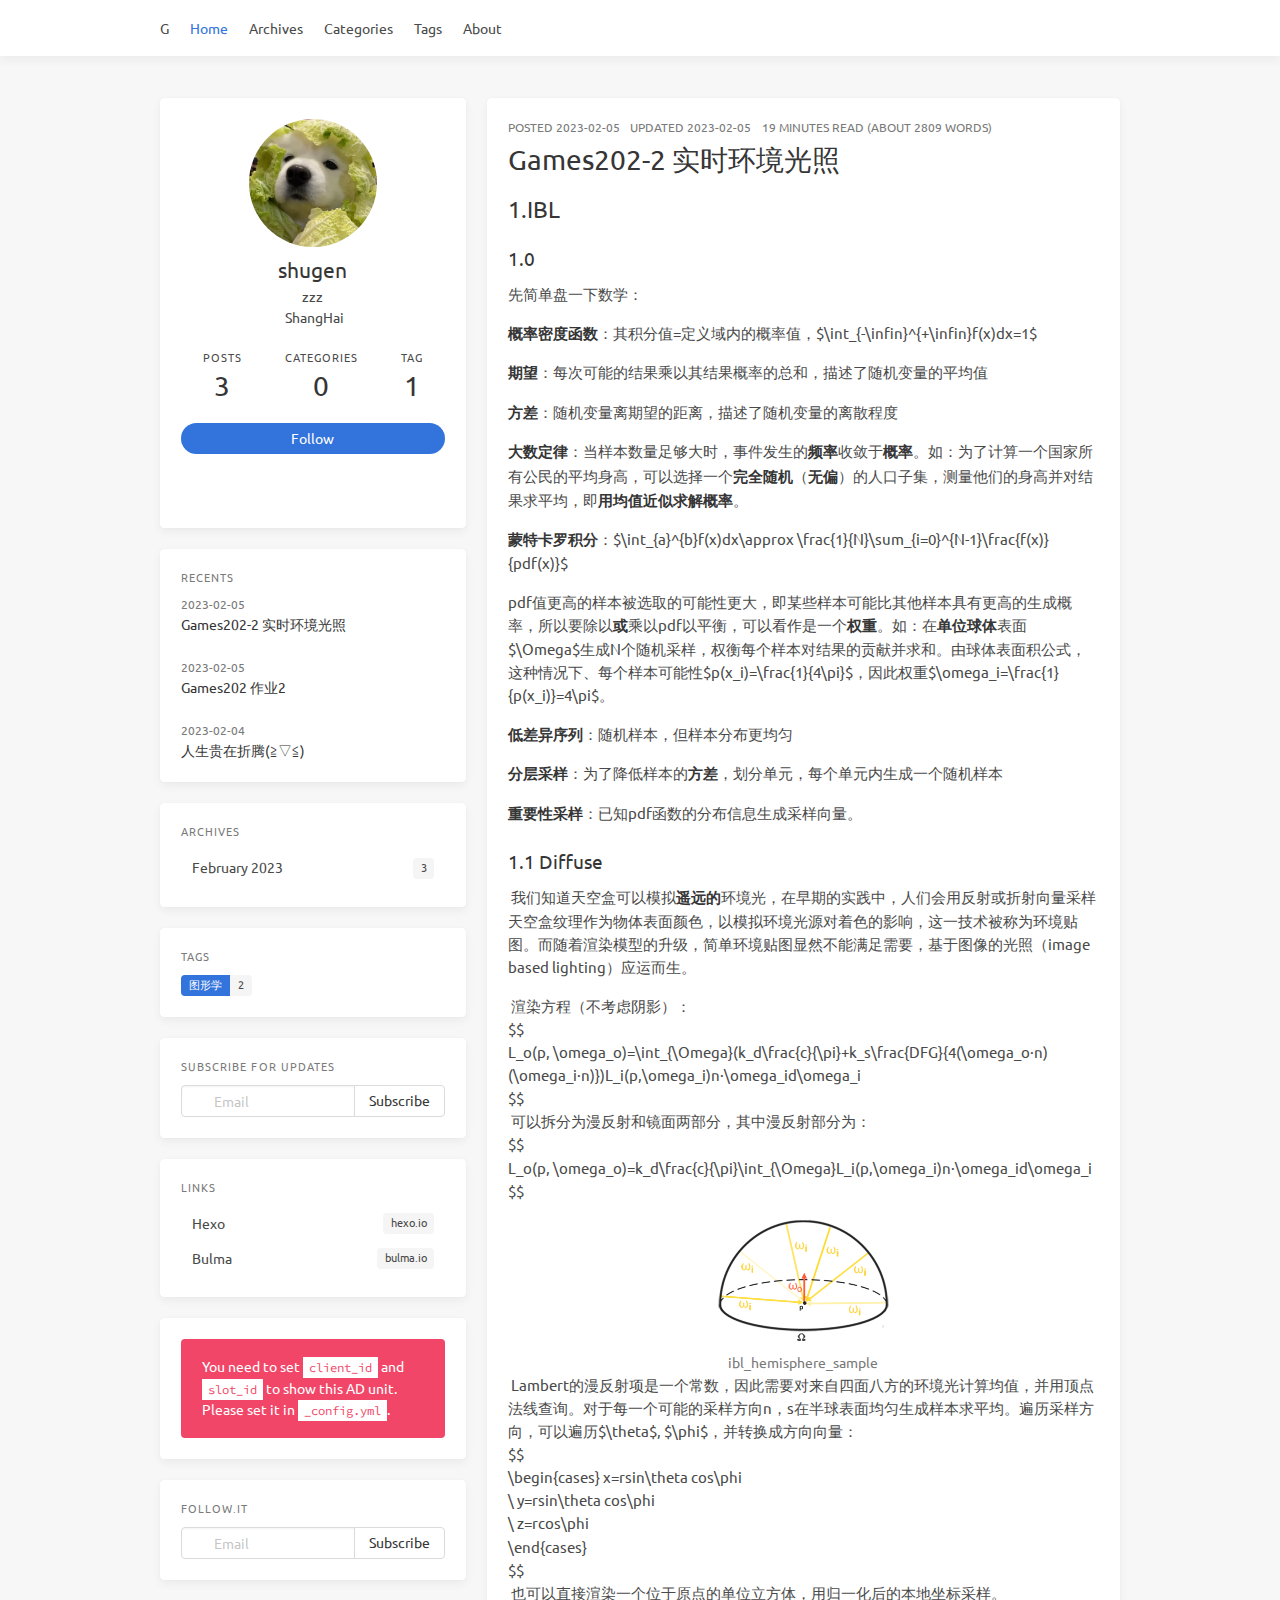
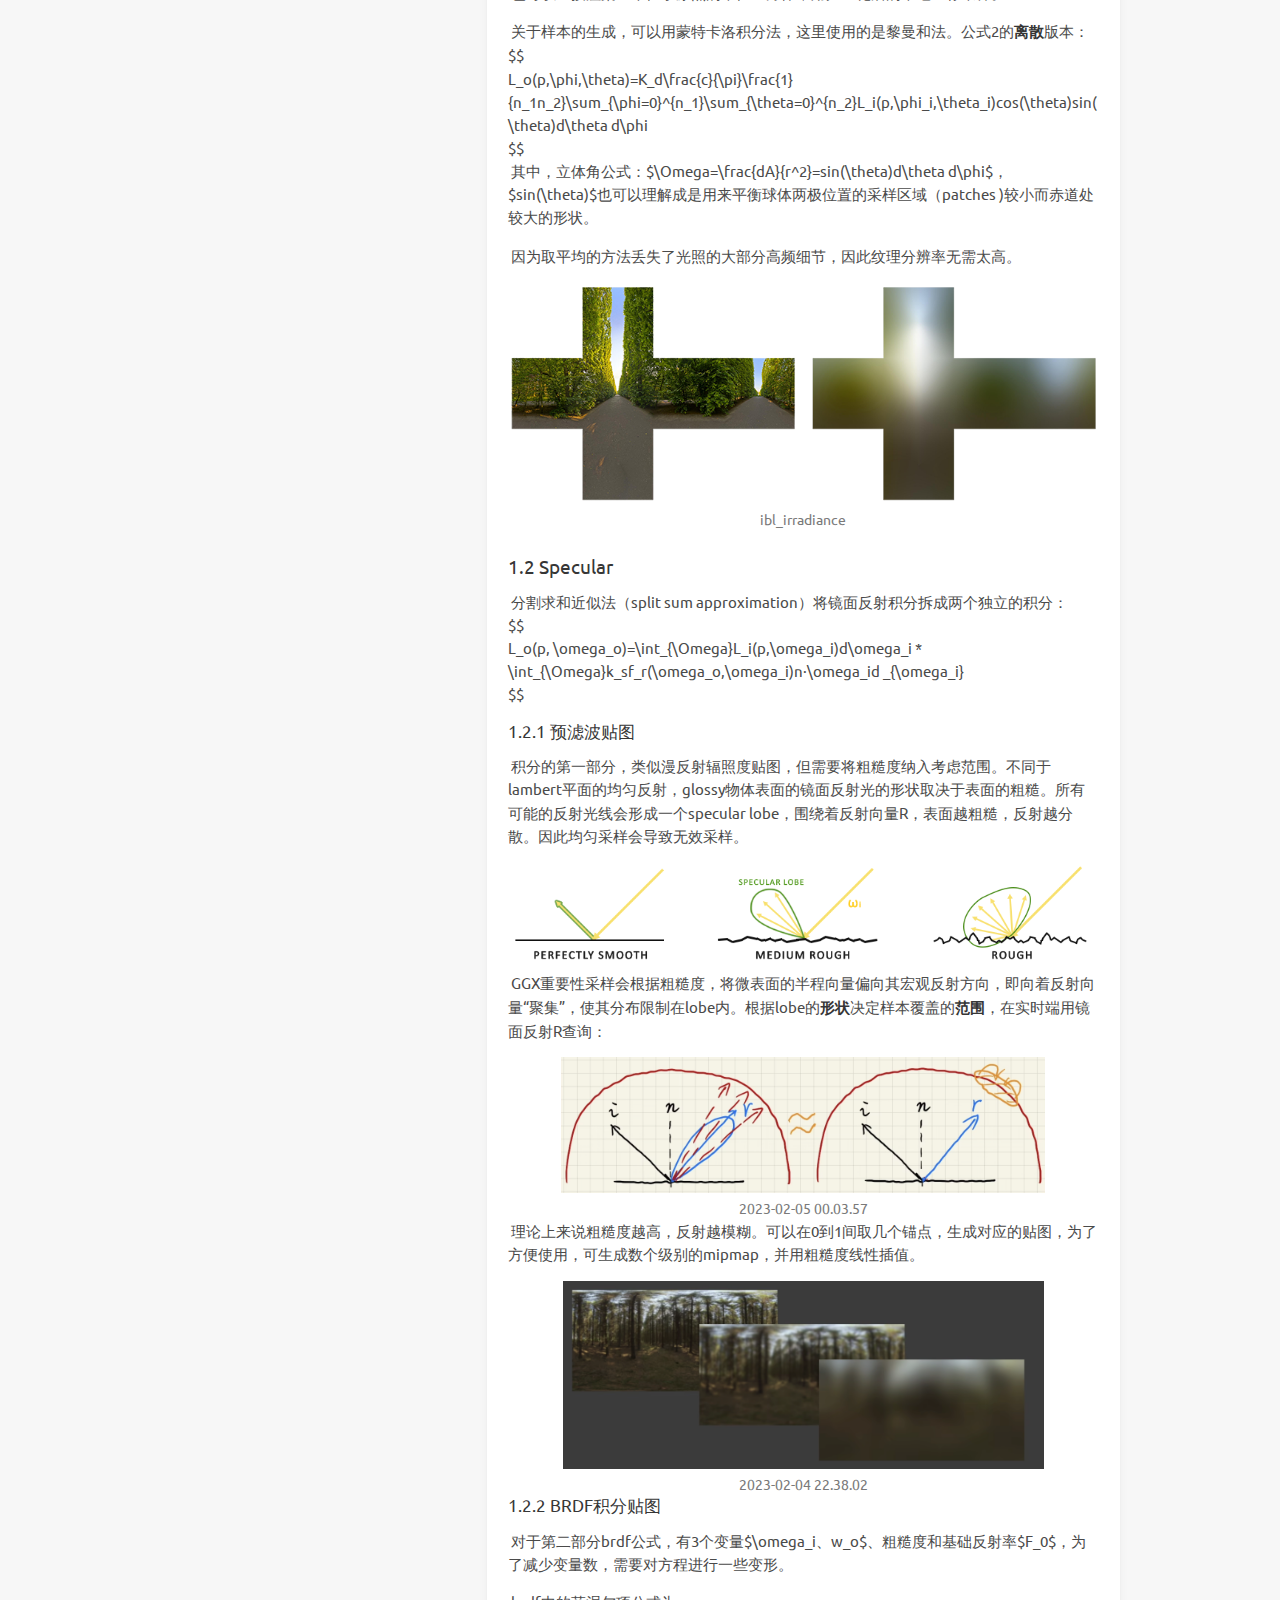
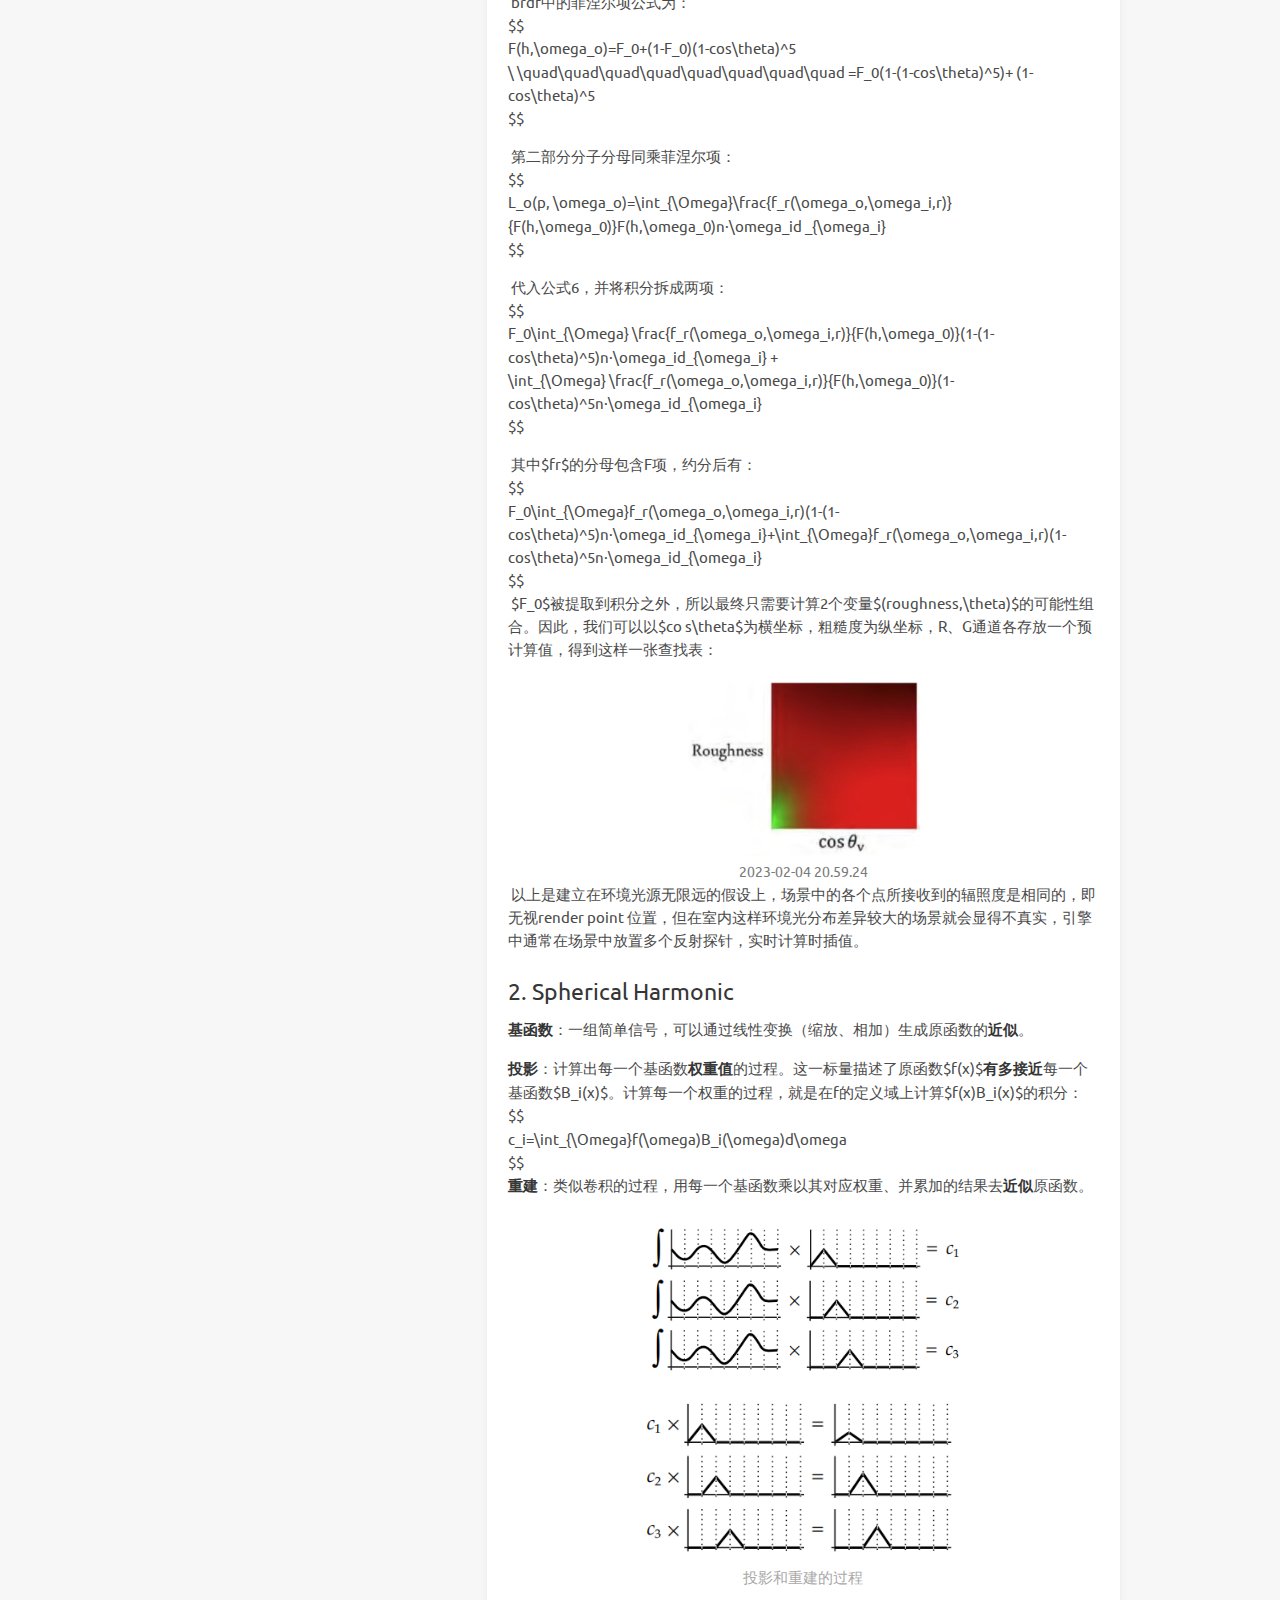
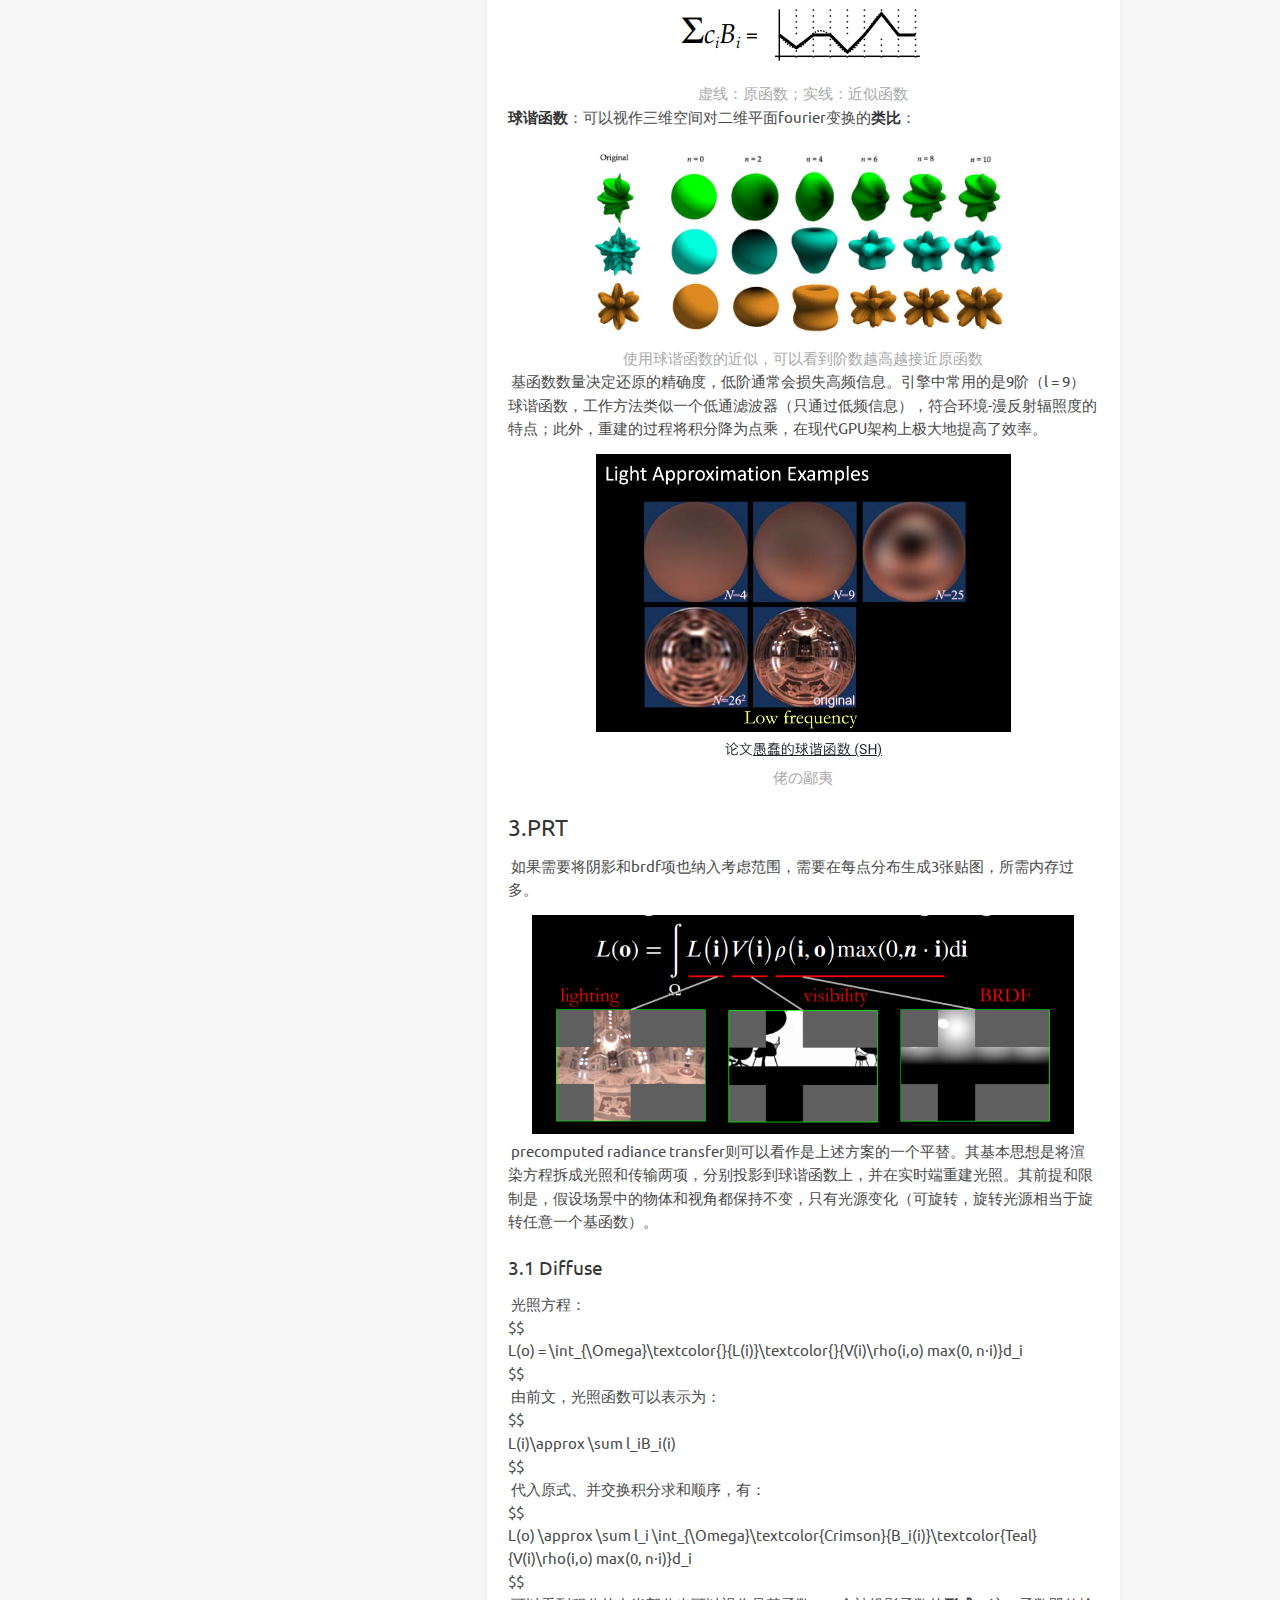
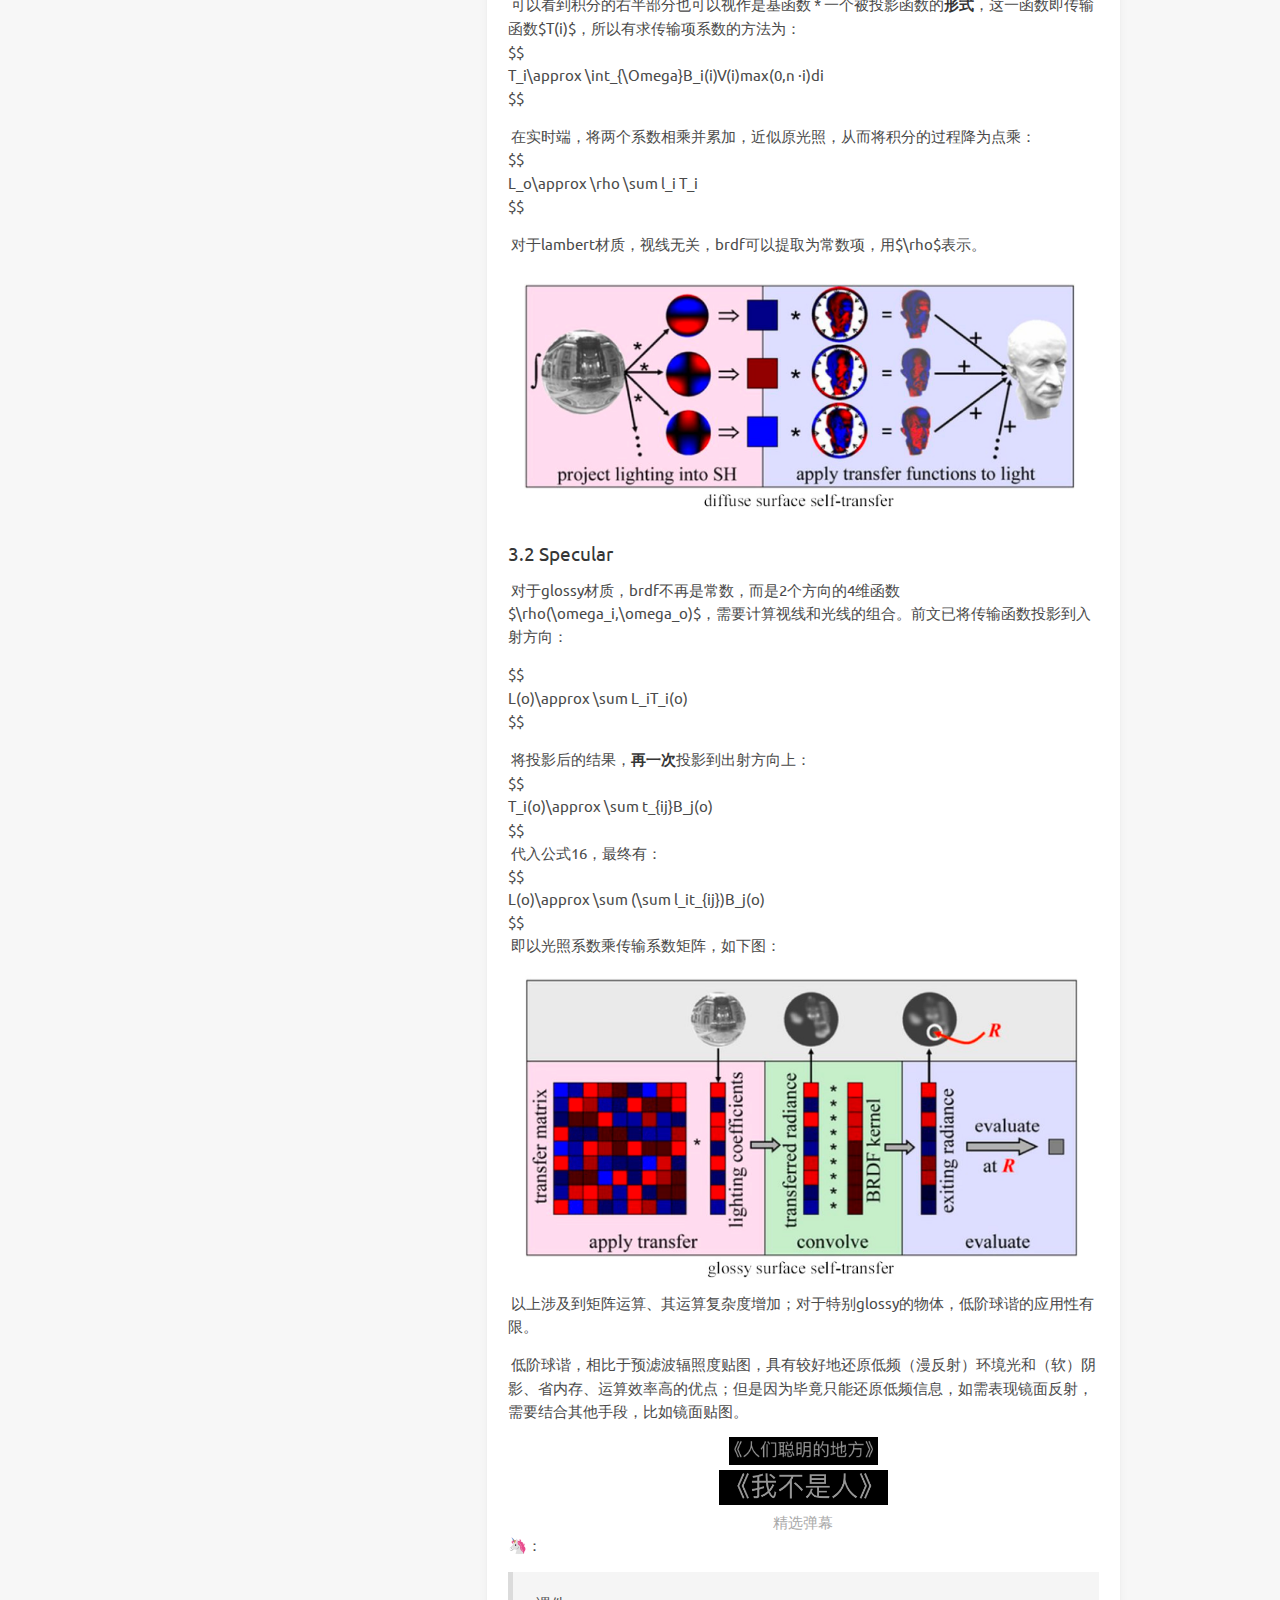
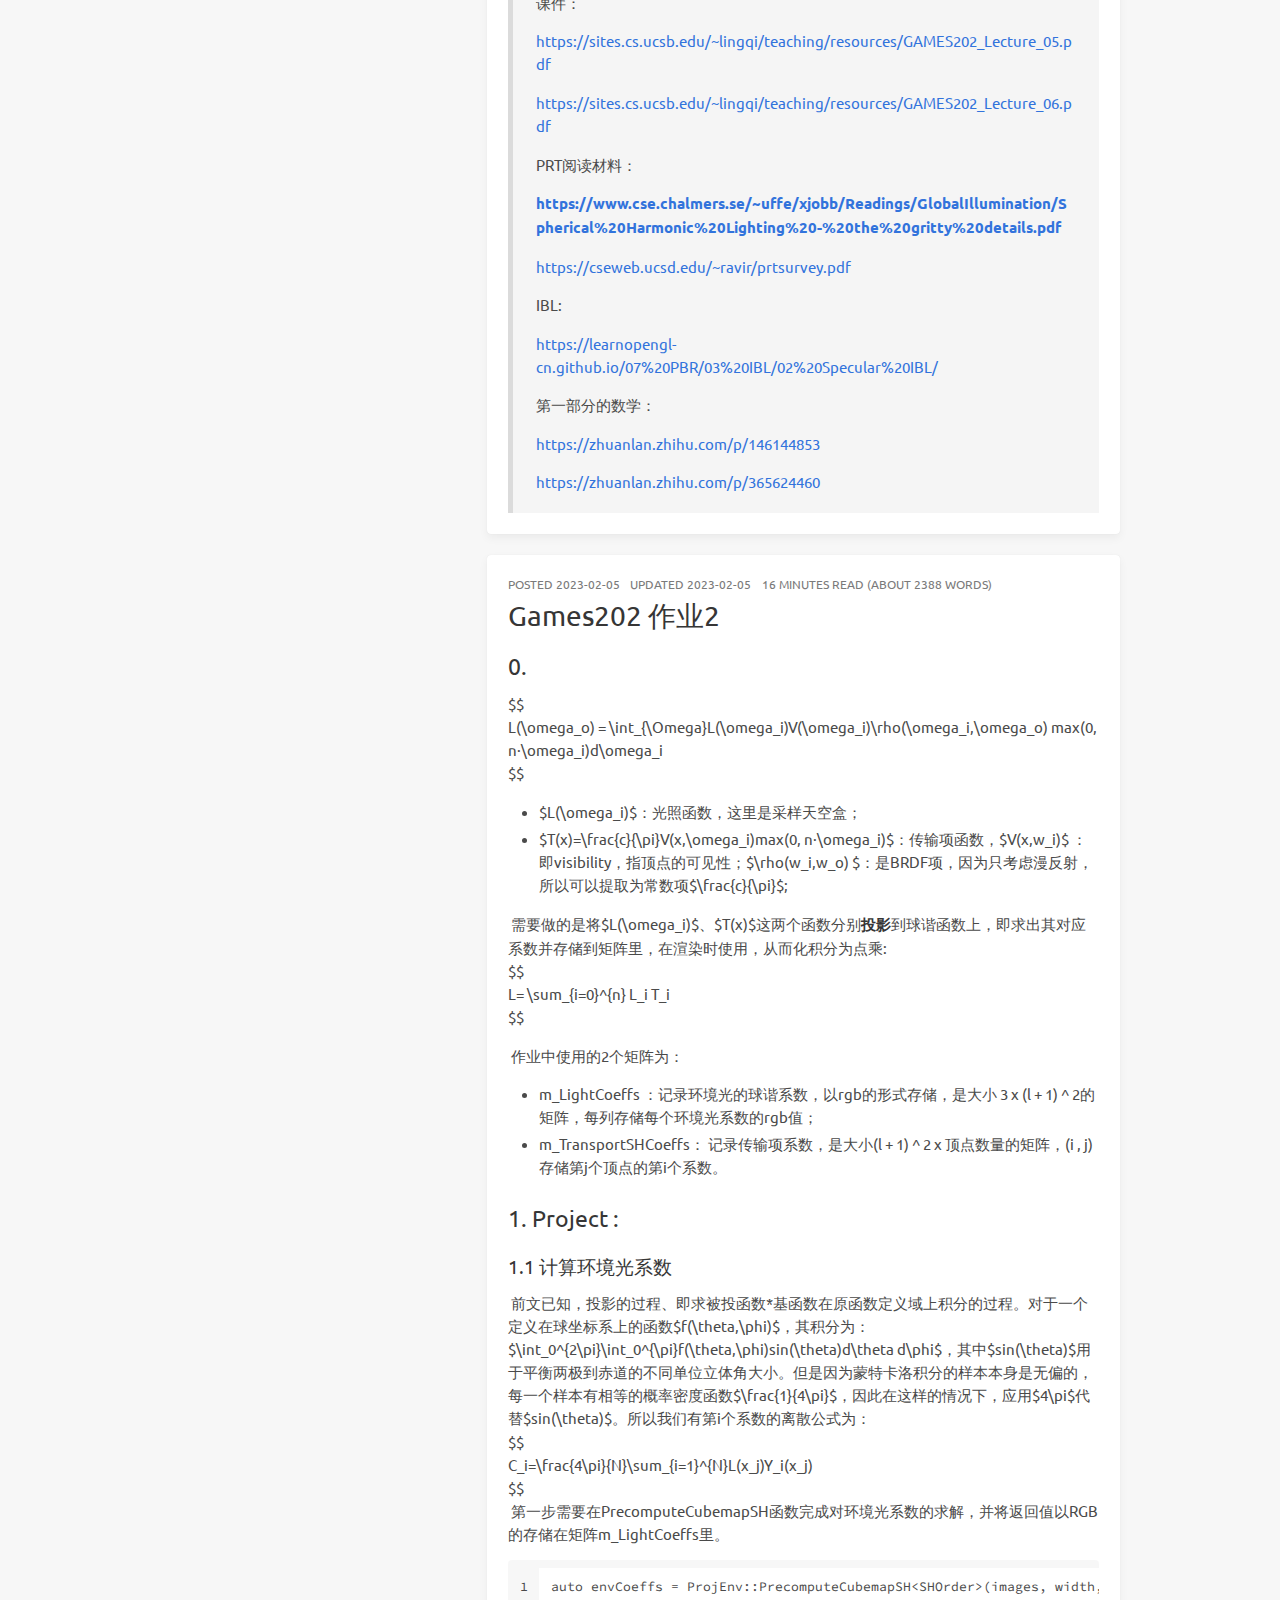
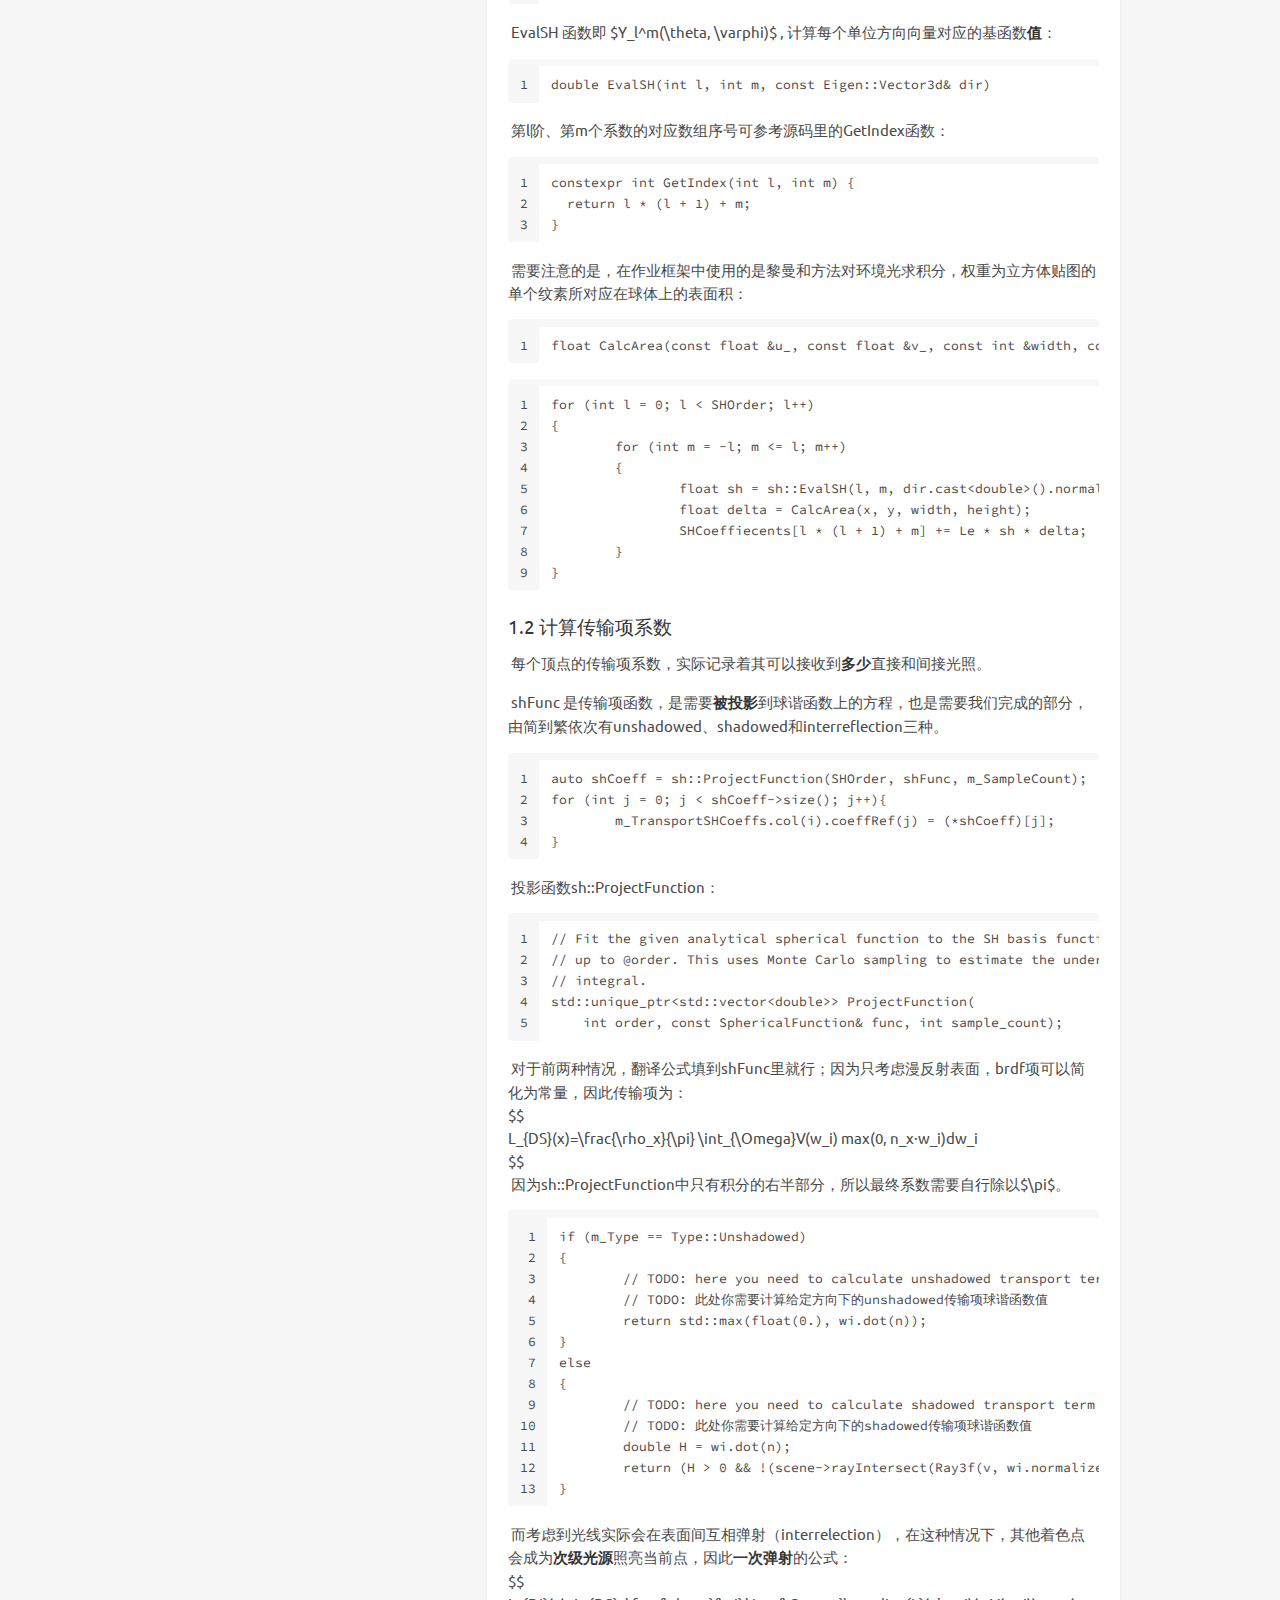
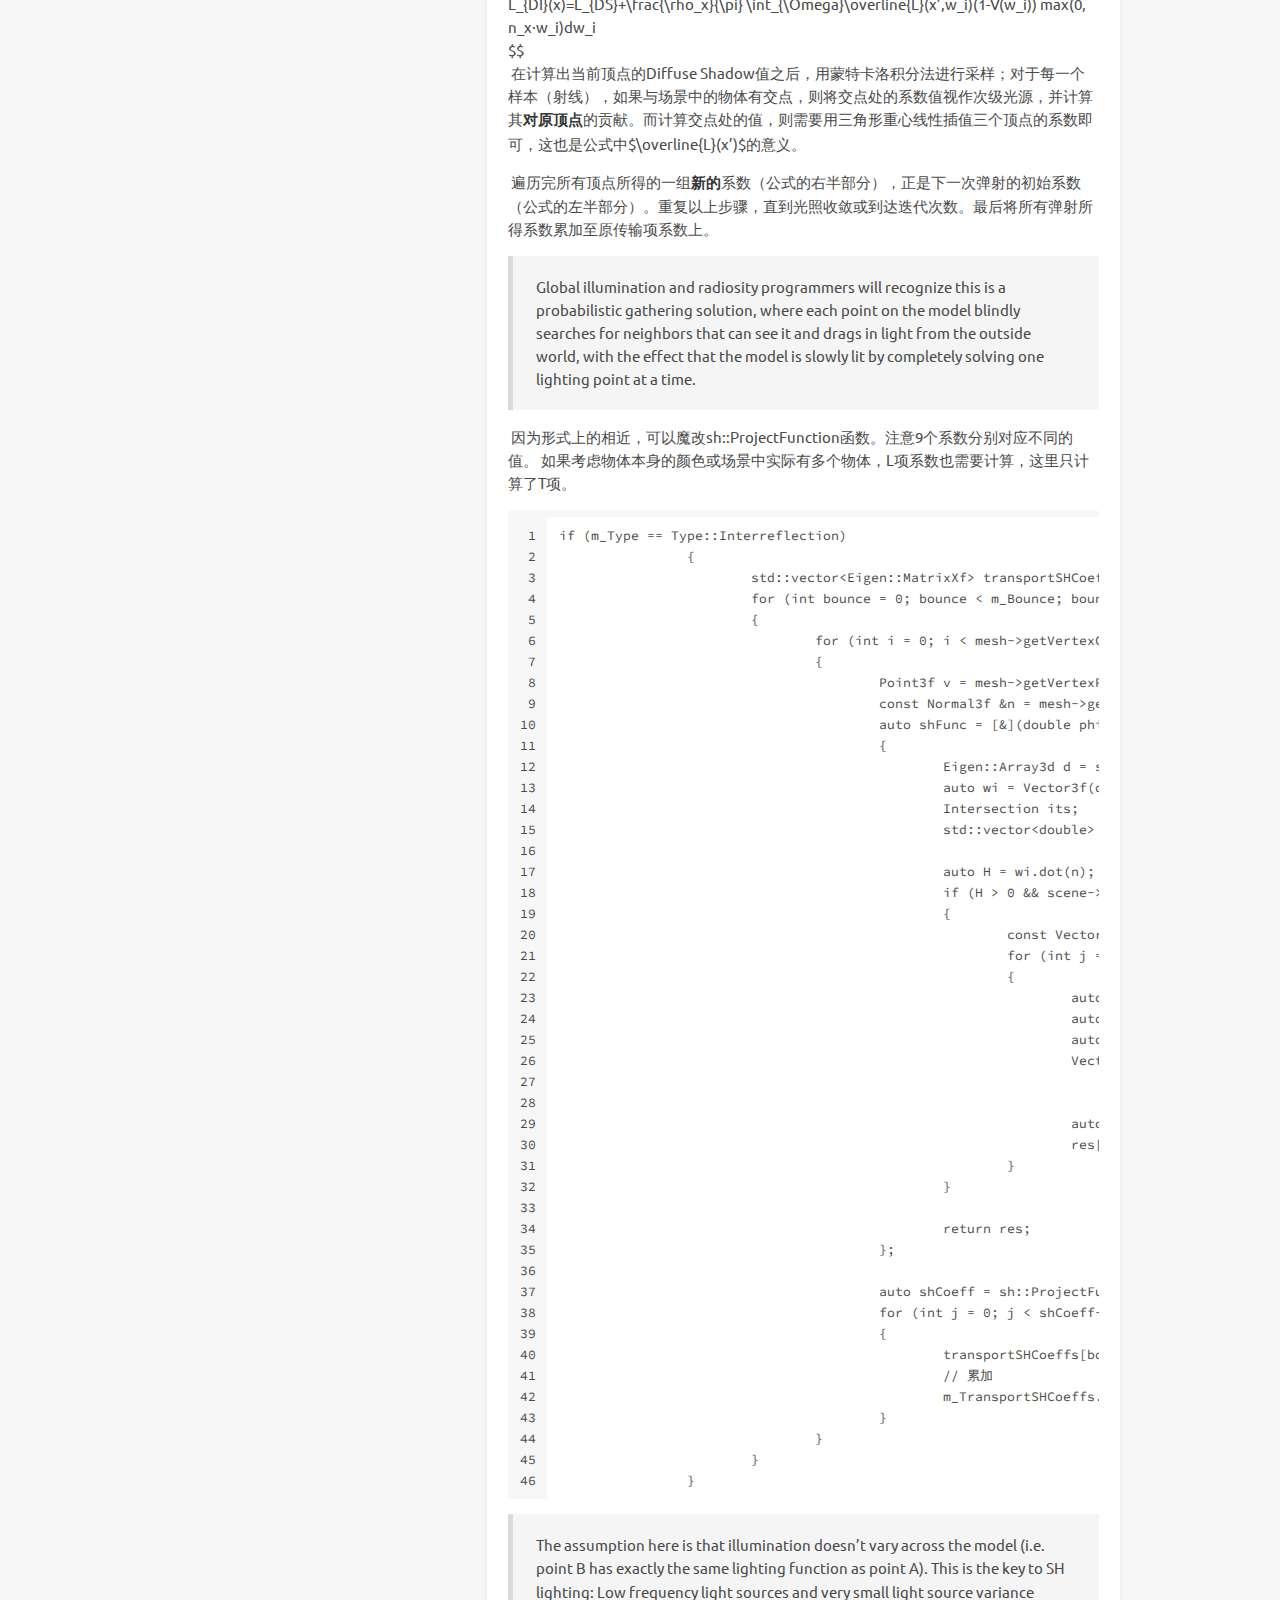
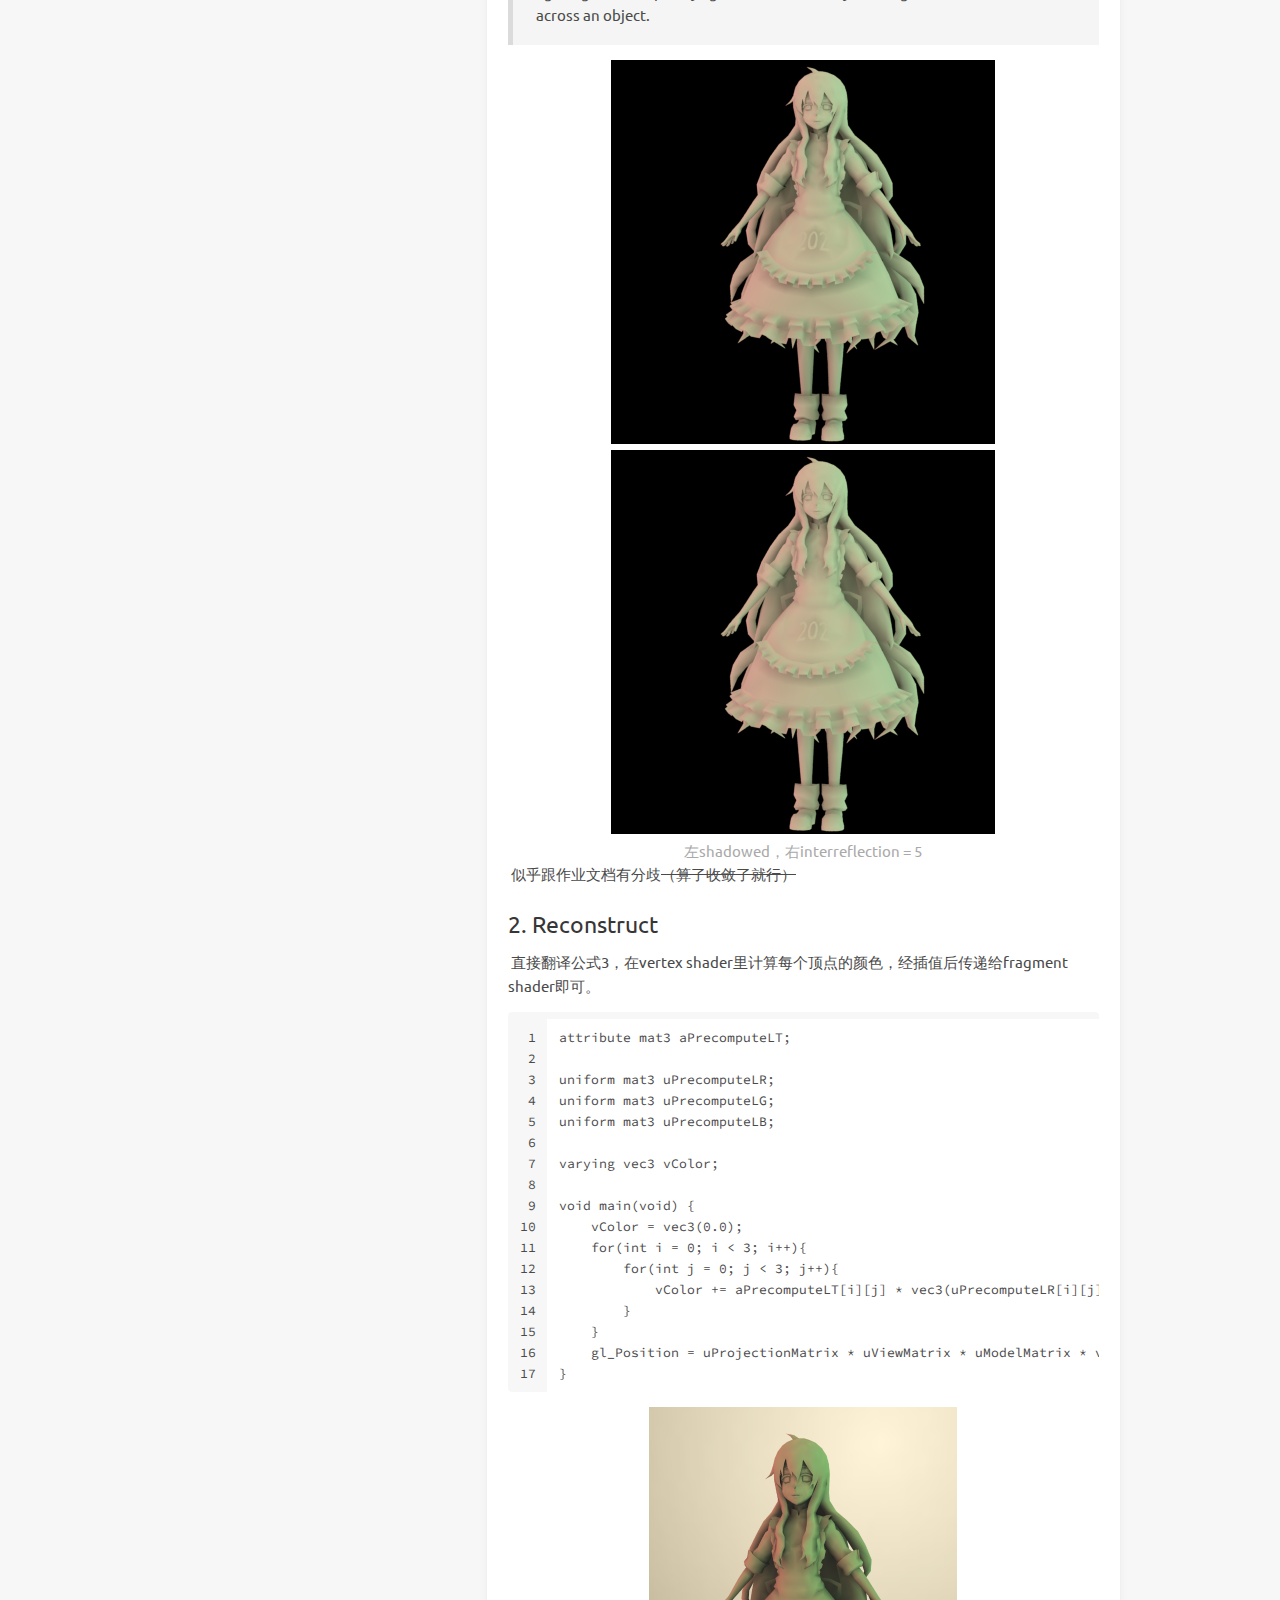
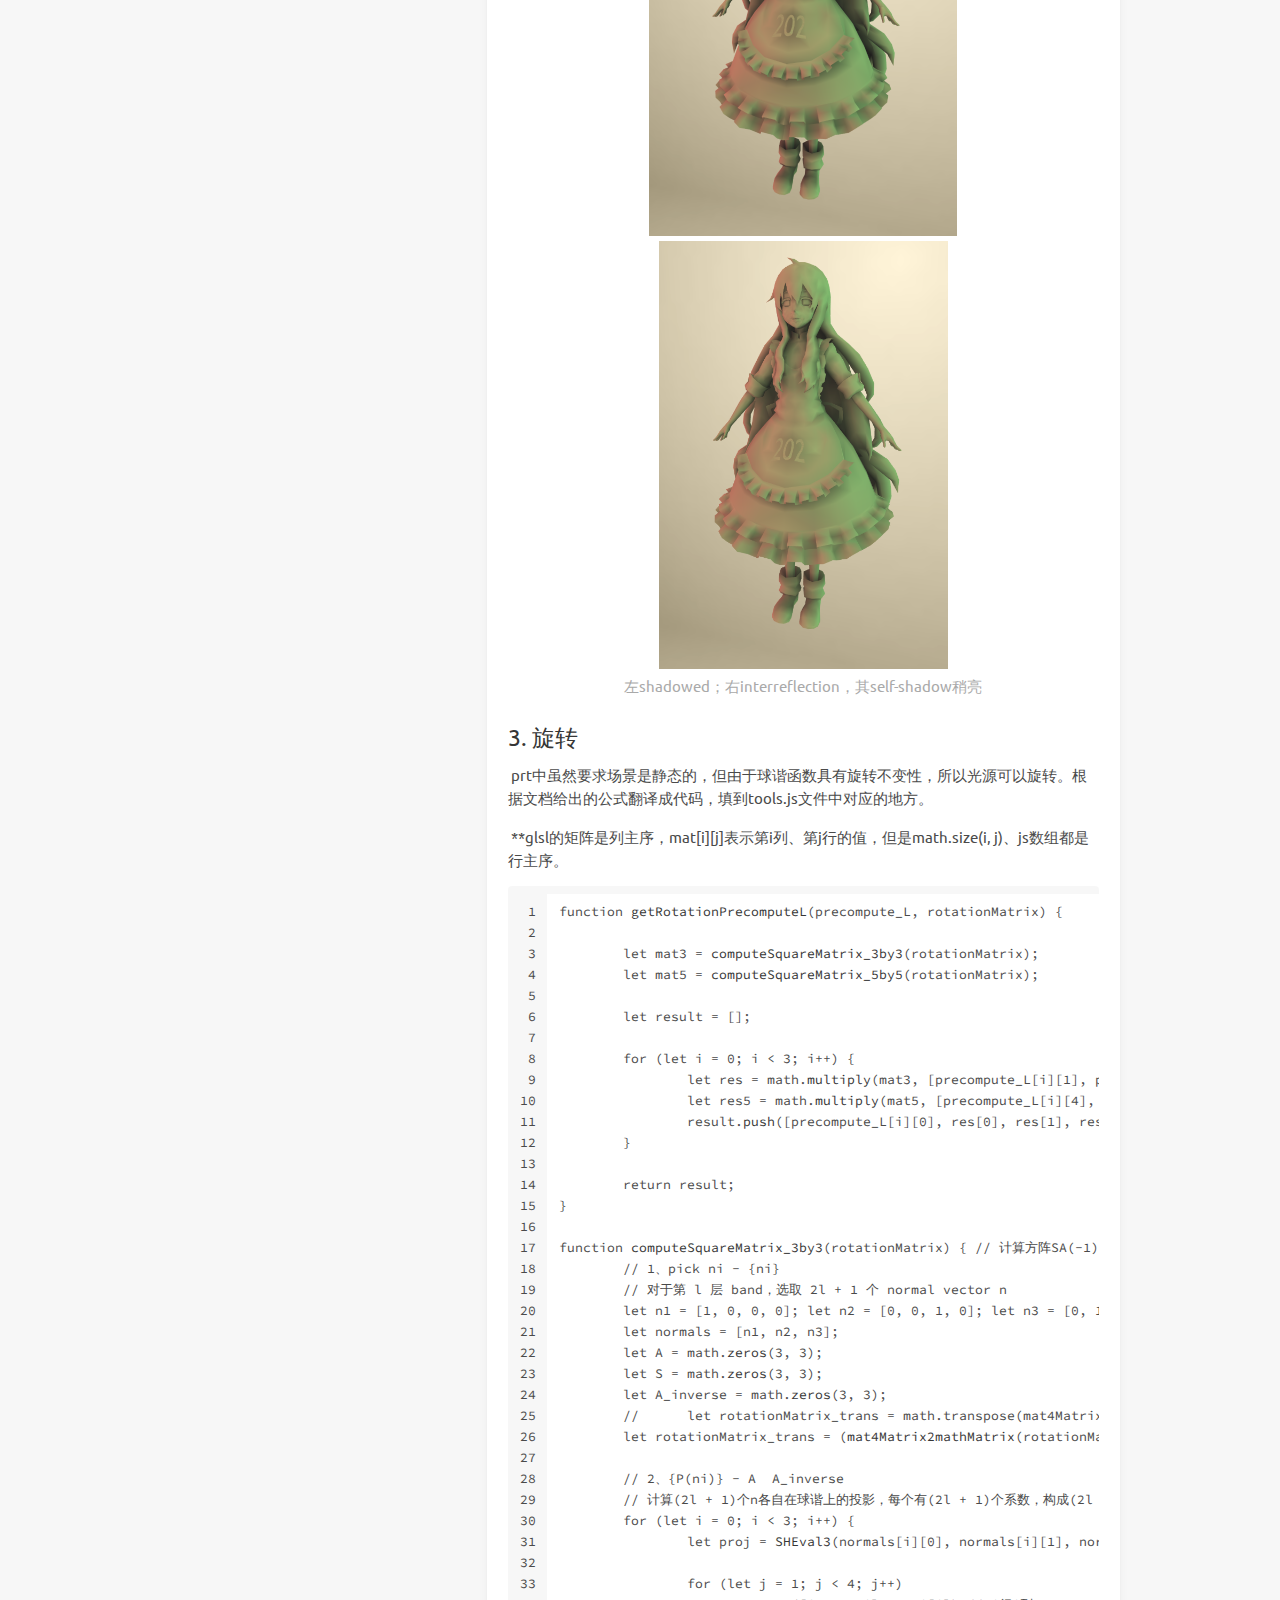
==== commit 9cf73f28: "Site updated: 2023-02-06 00:48:22" ====
--- a/index.html
+++ b/index.html
@@ -29,7 +29,7 @@
       switchTab();
       window.addEventListener('hashchange', switchTab, false);
   })();
-  </script><!-- hexo injector head_end end --><meta name="generator" content="Hexo 6.3.0"></head><body class="is-2-column"><nav class="navbar navbar-main"><div class="container navbar-container"><div class="navbar-brand justify-content-center"><a class="navbar-item navbar-logo" href="/">G</a></div><div class="navbar-menu"><div class="navbar-start"><a class="navbar-item is-active" href="/">Home</a><a class="navbar-item" href="/archives">Archives</a><a class="navbar-item" href="/categories">Categories</a><a class="navbar-item" href="/tags">Tags</a><a class="navbar-item" href="/about">About</a></div><div class="navbar-end"><a class="navbar-item" target="_blank" rel="noopener" title="Download on GitHub" href="https://github.com/ppoffice/hexo-theme-icarus"><i class="fab fa-github"></i></a><a class="navbar-item search" title="Suche" href="javascript:;"><i class="fas fa-search"></i></a></div></div></div></nav><section class="section"><div class="container"><div class="columns"><div class="column order-2 column-main is-8-tablet is-8-desktop is-8-widescreen"><div class="card"><article class="card-content article" role="article"><div class="article-meta is-size-7 is-uppercase level is-mobile"><div class="level-left"><span class="level-item">Gepostet vor&nbsp;<time dateTime="2023-02-04T16:00:00.000Z" title="2/5/2023, 12:00:00 AM">2023-02-05</time></span><span class="level-item">Aktualisiert vor&nbsp;<time dateTime="2023-02-05T13:00:13.436Z" title="2/5/2023, 9:00:13 PM">2023-02-05</time></span><span class="level-item">19 minutes lesen (Über 2809 Wörter)</span></div></div><h1 class="title is-3 is-size-4-mobile"><a class="link-muted" href="/2023/02/05/Games202-2/">Games202-2 实时环境光照</a></h1><div class="content"><h2 id="1-IBL"><a href="#1-IBL" class="headerlink" title="1.IBL"></a>1.IBL</h2><h3 id="1-0"><a href="#1-0" class="headerlink" title="1.0"></a>1.0</h3><p>先简单盘一下数学：</p>
+  </script><!-- hexo injector head_end end --><meta name="generator" content="Hexo 6.3.0"></head><body class="is-2-column"><nav class="navbar navbar-main"><div class="container navbar-container"><div class="navbar-brand justify-content-center"><a class="navbar-item navbar-logo" href="/">G</a></div><div class="navbar-menu"><div class="navbar-start"><a class="navbar-item is-active" href="/">Home</a><a class="navbar-item" href="/archives">Archives</a><a class="navbar-item" href="/categories">Categories</a><a class="navbar-item" href="/tags">Tags</a><a class="navbar-item" href="/about">About</a></div><div class="navbar-end"><a class="navbar-item" target="_blank" rel="noopener" title="Download on GitHub" href="https://github.com/ppoffice/hexo-theme-icarus"><i class="fab fa-github"></i></a><a class="navbar-item search" title="Search" href="javascript:;"><i class="fas fa-search"></i></a></div></div></div></nav><section class="section"><div class="container"><div class="columns"><div class="column order-2 column-main is-8-tablet is-8-desktop is-8-widescreen"><div class="card"><article class="card-content article" role="article"><div class="article-meta is-size-7 is-uppercase level is-mobile"><div class="level-left"><span class="level-item">Posted&nbsp;<time dateTime="2023-02-04T16:00:00.000Z" title="2/5/2023, 12:00:00 AM">2023-02-05</time></span><span class="level-item">Updated&nbsp;<time dateTime="2023-02-05T13:00:13.436Z" title="2/5/2023, 9:00:13 PM">2023-02-05</time></span><span class="level-item">19 minutes read (About 2809 words)</span></div></div><h1 class="title is-3 is-size-4-mobile"><a class="link-muted" href="/2023/02/05/Games202-2/">Games202-2 实时环境光照</a></h1><div class="content"><h2 id="1-IBL"><a href="#1-IBL" class="headerlink" title="1.IBL"></a>1.IBL</h2><h3 id="1-0"><a href="#1-0" class="headerlink" title="1.0"></a>1.0</h3><p>先简单盘一下数学：</p>
 <p><strong>概率密度函数</strong>：其积分值&#x3D;定义域内的概率值，$\int_{-\infin}^{+\infin}f(x)dx&#x3D;1$</p>
 <p><strong>期望</strong>：每次可能的结果乘以其结果概率的总和，描述了随机变量的平均值</p>
 <p><strong>方差</strong>：随机变量离期望的距离，描述了随机变量的离散程度</p>
@@ -120,7 +120,7 @@
 <p><a target="_blank" rel="noopener" href="https://zhuanlan.zhihu.com/p/146144853">https://zhuanlan.zhihu.com/p/146144853</a></p>
 <p><a target="_blank" rel="noopener" href="https://zhuanlan.zhihu.com/p/365624460">https://zhuanlan.zhihu.com/p/365624460</a></p>
 </blockquote>
-</div></article></div><div class="card"><article class="card-content article" role="article"><div class="article-meta is-size-7 is-uppercase level is-mobile"><div class="level-left"><span class="level-item">Gepostet vor&nbsp;<time dateTime="2023-02-04T16:00:00.000Z" title="2/5/2023, 12:00:00 AM">2023-02-05</time></span><span class="level-item">Aktualisiert vor&nbsp;<time dateTime="2023-02-05T13:00:13.446Z" title="2/5/2023, 9:00:13 PM">2023-02-05</time></span><span class="level-item">16 minutes lesen (Über 2388 Wörter)</span></div></div><h1 class="title is-3 is-size-4-mobile"><a class="link-muted" href="/2023/02/05/Games202-2_hmw/">Games202 作业2</a></h1><div class="content"><h2 id="0"><a href="#0" class="headerlink" title="0."></a>0.</h2><p>$$<br>L(\omega_o) &#x3D; \int_{\Omega}L(\omega_i)V(\omega_i)\rho(\omega_i,\omega_o) max(0, n·\omega_i)d\omega_i<br>$$</p>
+</div></article></div><div class="card"><article class="card-content article" role="article"><div class="article-meta is-size-7 is-uppercase level is-mobile"><div class="level-left"><span class="level-item">Posted&nbsp;<time dateTime="2023-02-04T16:00:00.000Z" title="2/5/2023, 12:00:00 AM">2023-02-05</time></span><span class="level-item">Updated&nbsp;<time dateTime="2023-02-05T13:00:13.446Z" title="2/5/2023, 9:00:13 PM">2023-02-05</time></span><span class="level-item">16 minutes read (About 2388 words)</span></div></div><h1 class="title is-3 is-size-4-mobile"><a class="link-muted" href="/2023/02/05/Games202-2_hmw/">Games202 作业2</a></h1><div class="content"><h2 id="0"><a href="#0" class="headerlink" title="0."></a>0.</h2><p>$$<br>L(\omega_o) &#x3D; \int_{\Omega}L(\omega_i)V(\omega_i)\rho(\omega_i,\omega_o) max(0, n·\omega_i)d\omega_i<br>$$</p>
 <ul>
 <li><p>$L(\omega_i)$：光照函数，这里是采样天空盒；</p>
 </li>
@@ -203,27 +203,27 @@
 <p><strong>Glsl:</strong>  <a target="_blank" rel="noopener" href="https://registry.khronos.org/OpenGL/specs/gl/GLSLangSpec.4.30.pdf#page=35">https://registry.khronos.org/OpenGL/specs/gl/GLSLangSpec.4.30.pdf#page=35</a></p>
 <p><strong>Webgl:</strong>  <a target="_blank" rel="noopener" href="https://webglfundamentals.org/webgl/lessons/webgl-shaders-and-glsl.html">https://webglfundamentals.org/webgl/lessons/webgl-shaders-and-glsl.html</a></p>
 <p>ide debug:  <a target="_blank" rel="noopener" href="https://code.visualstudio.com/docs/cpp/launch-json-reference">https://code.visualstudio.com/docs/cpp/launch-json-reference</a></p>
-</div></article></div><div class="card"><article class="card-content article" role="article"><div class="article-meta is-size-7 is-uppercase level is-mobile"><div class="level-left"><span class="level-item">Gepostet vor&nbsp;<time dateTime="2023-02-03T16:00:00.000Z" title="2/4/2023, 12:00:00 AM">2023-02-04</time></span><span class="level-item">Aktualisiert vor&nbsp;<time dateTime="2023-02-05T13:00:13.471Z" title="2/5/2023, 9:00:13 PM">2023-02-05</time></span><span class="level-item">a few seconds lesen (Über 1 Wort)</span></div></div><h1 class="title is-3 is-size-4-mobile"><a class="link-muted" href="/2023/02/04/test/">人生贵在折腾(≧▽≦)</a></h1><div class="content"><p><img src="/2023/02/04/test/1.jpeg"></p>
-</div></article></div></div><div class="column column-left is-4-tablet is-4-desktop is-4-widescreen  order-1"><div class="card widget" data-type="profile"><div class="card-content"><nav class="level"><div class="level-item has-text-centered flex-shrink-1"><div><figure class="image is-128x128 mx-auto mb-2"><img class="avatar is-rounded" src="/images/avatar.png" alt="shugen"></figure><p class="title is-size-4 is-block" style="line-height:inherit;">shugen</p><p class="is-size-6 is-block">zzz</p><p class="is-size-6 is-flex justify-content-center"><i class="fas fa-map-marker-alt mr-1"></i><span>ShangHai</span></p></div></div></nav><nav class="level is-mobile"><div class="level-item has-text-centered is-marginless"><div><p class="heading">Seiten</p><a href="/archives"><p class="title">3</p></a></div></div><div class="level-item has-text-centered is-marginless"><div><p class="heading">Kategorien</p><a href="/categories"><p class="title">0</p></a></div></div><div class="level-item has-text-centered is-marginless"><div><p class="heading">Tag</p><a href="/tags"><p class="title">1</p></a></div></div></nav><div class="level"><a class="level-item button is-primary is-rounded" href="https://github.com/ppoffice" target="_blank" rel="noopener">Folgen</a></div><div class="level is-mobile is-multiline"><a class="level-item button is-transparent is-marginless" target="_blank" rel="noopener" title="Github" href="https://github.com/olirrrt"><i class="fab fa-github"></i></a><a class="level-item button is-transparent is-marginless" target="_blank" rel="noopener" title="Facebook" href="https://trilozzz.lofter.com"><i class="fab fa-facebook"></i></a><a class="level-item button is-transparent is-marginless" target="_blank" rel="noopener" title="Twitter" href="https://twitter.com/Trilo67899622"><i class="fab fa-twitter"></i></a></div></div></div><!--!--><!--!--><div class="card widget" data-type="recent-posts"><div class="card-content"><h3 class="menu-label">Letzte Einträge</h3><article class="media"><div class="media-content"><p class="date"><time dateTime="2023-02-04T16:00:00.000Z">2023-02-05</time></p><p class="title"><a href="/2023/02/05/Games202-2/">Games202-2 实时环境光照</a></p></div></article><article class="media"><div class="media-content"><p class="date"><time dateTime="2023-02-04T16:00:00.000Z">2023-02-05</time></p><p class="title"><a href="/2023/02/05/Games202-2_hmw/">Games202 作业2</a></p></div></article><article class="media"><div class="media-content"><p class="date"><time dateTime="2023-02-03T16:00:00.000Z">2023-02-04</time></p><p class="title"><a href="/2023/02/04/test/">人生贵在折腾(≧▽≦)</a></p></div></article></div></div><div class="card widget" data-type="archives"><div class="card-content"><div class="menu"><h3 class="menu-label">Archive</h3><ul class="menu-list"><li><a class="level is-mobile" href="/archives/2023/02/"><span class="level-start"><span class="level-item">February 2023</span></span><span class="level-end"><span class="level-item tag">3</span></span></a></li></ul></div></div></div><div class="card widget" data-type="tags"><div class="card-content"><div class="menu"><h3 class="menu-label">Tags</h3><div class="field is-grouped is-grouped-multiline"><div class="control"><a class="tags has-addons" href="/tags/%E5%9B%BE%E5%BD%A2%E5%AD%A6/"><span class="tag">图形学</span><span class="tag">2</span></a></div></div></div></div></div><div class="card widget" data-type="subscribe-email"><div class="card-content"><div class="menu"><h3 class="menu-label">Abonnieren Sie Updates</h3><form action="https://feedburner.google.com/fb/a/mailverify" method="post" target="popupwindow" onsubmit="window.open(&#039;https://feedburner.google.com/fb/a/mailverify?uri=&#039;,&#039;popupwindow&#039;,&#039;scrollbars=yes,width=550,height=520&#039;);return true"><input type="hidden" value="" name="uri"><input type="hidden" name="loc" value="en_US"><div class="field has-addons"><div class="control has-icons-left is-expanded"><input class="input" name="email" type="email" placeholder="Email"><span class="icon is-small is-left"><i class="fas fa-envelope"></i></span></div><div class="control"><input class="button" type="submit" value="Abonnieren"></div></div></form></div></div></div><div class="card widget" data-type="links"><div class="card-content"><div class="menu"><h3 class="menu-label">Links</h3><ul class="menu-list"><li><a class="level is-mobile" href="https://hexo.io" target="_blank" rel="noopener"><span class="level-left"><span class="level-item">Hexo</span></span><span class="level-right"><span class="level-item tag">hexo.io</span></span></a></li><li><a class="level is-mobile" href="https://bulma.io" target="_blank" rel="noopener"><span class="level-left"><span class="level-item">Bulma</span></span><span class="level-right"><span class="level-item tag">bulma.io</span></span></a></li></ul></div></div></div><div class="card widget"><div class="card-content"><div class="notification is-danger">You need to set <code>client_id</code> and <code>slot_id</code> to show this AD unit. Please set it in <code>_config.yml</code>.</div></div></div><div class="card widget" data-type="subscribe-email"><div class="card-content"><div class="menu"><h3 class="menu-label">follow.it</h3><form action="" method="post" target="_blank"><div class="field has-addons"><div class="control has-icons-left is-expanded"><input class="input" name="email" type="email" placeholder="Email"><span class="icon is-small is-left"><i class="fas fa-envelope"></i></span></div><div class="control"><input class="button" type="submit" value="Abonnieren"></div></div></form></div></div></div></div><!--!--></div></div></section><footer class="footer"><div class="container"><div class="level"><div class="level-start"><a class="footer-logo is-block mb-2" href="/">G</a><p class="is-size-7"><span>&copy; 2023 gen</span>  Powered by <a href="https://hexo.io/" target="_blank" rel="noopener">Hexo</a> &amp; <a href="https://github.com/ppoffice/hexo-theme-icarus" target="_blank" rel="noopener">Icarus</a></p></div><div class="level-end"><div class="field has-addons"><p class="control"><a class="button is-transparent is-large" target="_blank" rel="noopener" title="Creative Commons" href="https://creativecommons.org/"><i class="fab fa-creative-commons"></i></a></p><p class="control"><a class="button is-transparent is-large" target="_blank" rel="noopener" title="Attribution 4.0 International" href="https://creativecommons.org/licenses/by/4.0/"><i class="fab fa-creative-commons-by"></i></a></p><p class="control"><a class="button is-transparent is-large" target="_blank" rel="noopener" title="Download on GitHub" href="https://github.com/ppoffice/hexo-theme-icarus"><i class="fab fa-github"></i></a></p></div></div></div></div></footer><script src="https://cdn.jsdelivr.net/npm/jquery@3.3.1/dist/jquery.min.js"></script><script src="https://cdn.jsdelivr.net/npm/moment@2.22.2/min/moment-with-locales.min.js"></script><script src="https://cdn.jsdelivr.net/npm/clipboard@2.0.4/dist/clipboard.min.js" defer></script><script>moment.locale("zn-ch");</script><script>var IcarusThemeSettings = {
+</div></article></div><div class="card"><article class="card-content article" role="article"><div class="article-meta is-size-7 is-uppercase level is-mobile"><div class="level-left"><span class="level-item">Posted&nbsp;<time dateTime="2023-02-03T16:00:00.000Z" title="2/4/2023, 12:00:00 AM">2023-02-04</time></span><span class="level-item">Updated&nbsp;<time dateTime="2023-02-05T13:00:13.471Z" title="2/5/2023, 9:00:13 PM">2023-02-05</time></span><span class="level-item">a few seconds read (About 1 word)</span></div></div><h1 class="title is-3 is-size-4-mobile"><a class="link-muted" href="/2023/02/04/test/">人生贵在折腾(≧▽≦)</a></h1><div class="content"><p><img src="/2023/02/04/test/1.jpeg"></p>
+</div></article></div></div><div class="column column-left is-4-tablet is-4-desktop is-4-widescreen  order-1"><div class="card widget" data-type="profile"><div class="card-content"><nav class="level"><div class="level-item has-text-centered flex-shrink-1"><div><figure class="image is-128x128 mx-auto mb-2"><img class="avatar is-rounded" src="/images/avatar.png" alt="shugen"></figure><p class="title is-size-4 is-block" style="line-height:inherit;">shugen</p><p class="is-size-6 is-block">zzz</p><p class="is-size-6 is-flex justify-content-center"><i class="fas fa-map-marker-alt mr-1"></i><span>ShangHai</span></p></div></div></nav><nav class="level is-mobile"><div class="level-item has-text-centered is-marginless"><div><p class="heading">Posts</p><a href="/archives"><p class="title">3</p></a></div></div><div class="level-item has-text-centered is-marginless"><div><p class="heading">Categories</p><a href="/categories"><p class="title">0</p></a></div></div><div class="level-item has-text-centered is-marginless"><div><p class="heading">Tag</p><a href="/tags"><p class="title">1</p></a></div></div></nav><div class="level"><a class="level-item button is-primary is-rounded" href="https://github.com/ppoffice" target="_blank" rel="noopener">Follow</a></div><div class="level is-mobile is-multiline"><a class="level-item button is-transparent is-marginless" target="_blank" rel="noopener" title="Github" href="https://github.com/olirrrt"><i class="fab fa-github"></i></a><a class="level-item button is-transparent is-marginless" target="_blank" rel="noopener" title="Facebook" href="https://trilozzz.lofter.com"><i class="fab fa-facebook"></i></a><a class="level-item button is-transparent is-marginless" target="_blank" rel="noopener" title="Twitter" href="https://twitter.com/Trilo67899622"><i class="fab fa-twitter"></i></a></div></div></div><!--!--><!--!--><div class="card widget" data-type="recent-posts"><div class="card-content"><h3 class="menu-label">Recents</h3><article class="media"><div class="media-content"><p class="date"><time dateTime="2023-02-04T16:00:00.000Z">2023-02-05</time></p><p class="title"><a href="/2023/02/05/Games202-2/">Games202-2 实时环境光照</a></p></div></article><article class="media"><div class="media-content"><p class="date"><time dateTime="2023-02-04T16:00:00.000Z">2023-02-05</time></p><p class="title"><a href="/2023/02/05/Games202-2_hmw/">Games202 作业2</a></p></div></article><article class="media"><div class="media-content"><p class="date"><time dateTime="2023-02-03T16:00:00.000Z">2023-02-04</time></p><p class="title"><a href="/2023/02/04/test/">人生贵在折腾(≧▽≦)</a></p></div></article></div></div><div class="card widget" data-type="archives"><div class="card-content"><div class="menu"><h3 class="menu-label">Archives</h3><ul class="menu-list"><li><a class="level is-mobile" href="/archives/2023/02/"><span class="level-start"><span class="level-item">February 2023</span></span><span class="level-end"><span class="level-item tag">3</span></span></a></li></ul></div></div></div><div class="card widget" data-type="tags"><div class="card-content"><div class="menu"><h3 class="menu-label">Tags</h3><div class="field is-grouped is-grouped-multiline"><div class="control"><a class="tags has-addons" href="/tags/%E5%9B%BE%E5%BD%A2%E5%AD%A6/"><span class="tag">图形学</span><span class="tag">2</span></a></div></div></div></div></div><div class="card widget" data-type="subscribe-email"><div class="card-content"><div class="menu"><h3 class="menu-label">Subscribe for updates</h3><form action="https://feedburner.google.com/fb/a/mailverify" method="post" target="popupwindow" onsubmit="window.open(&#039;https://feedburner.google.com/fb/a/mailverify?uri=&#039;,&#039;popupwindow&#039;,&#039;scrollbars=yes,width=550,height=520&#039;);return true"><input type="hidden" value="" name="uri"><input type="hidden" name="loc" value="en_US"><div class="field has-addons"><div class="control has-icons-left is-expanded"><input class="input" name="email" type="email" placeholder="Email"><span class="icon is-small is-left"><i class="fas fa-envelope"></i></span></div><div class="control"><input class="button" type="submit" value="Subscribe"></div></div></form></div></div></div><div class="card widget" data-type="links"><div class="card-content"><div class="menu"><h3 class="menu-label">Links</h3><ul class="menu-list"><li><a class="level is-mobile" href="https://hexo.io" target="_blank" rel="noopener"><span class="level-left"><span class="level-item">Hexo</span></span><span class="level-right"><span class="level-item tag">hexo.io</span></span></a></li><li><a class="level is-mobile" href="https://bulma.io" target="_blank" rel="noopener"><span class="level-left"><span class="level-item">Bulma</span></span><span class="level-right"><span class="level-item tag">bulma.io</span></span></a></li></ul></div></div></div><div class="card widget"><div class="card-content"><div class="notification is-danger">You need to set <code>client_id</code> and <code>slot_id</code> to show this AD unit. Please set it in <code>_config.yml</code>.</div></div></div><div class="card widget" data-type="subscribe-email"><div class="card-content"><div class="menu"><h3 class="menu-label">follow.it</h3><form action="" method="post" target="_blank"><div class="field has-addons"><div class="control has-icons-left is-expanded"><input class="input" name="email" type="email" placeholder="Email"><span class="icon is-small is-left"><i class="fas fa-envelope"></i></span></div><div class="control"><input class="button" type="submit" value="Subscribe"></div></div></form></div></div></div></div><!--!--></div></div></section><footer class="footer"><div class="container"><div class="level"><div class="level-start"><a class="footer-logo is-block mb-2" href="/">G</a><p class="is-size-7"><span>&copy; 2023 gen</span>  Powered by <a href="https://hexo.io/" target="_blank" rel="noopener">Hexo</a> &amp; <a href="https://github.com/ppoffice/hexo-theme-icarus" target="_blank" rel="noopener">Icarus</a></p></div><div class="level-end"><div class="field has-addons"><p class="control"><a class="button is-transparent is-large" target="_blank" rel="noopener" title="Creative Commons" href="https://creativecommons.org/"><i class="fab fa-creative-commons"></i></a></p><p class="control"><a class="button is-transparent is-large" target="_blank" rel="noopener" title="Attribution 4.0 International" href="https://creativecommons.org/licenses/by/4.0/"><i class="fab fa-creative-commons-by"></i></a></p><p class="control"><a class="button is-transparent is-large" target="_blank" rel="noopener" title="Download on GitHub" href="https://github.com/ppoffice/hexo-theme-icarus"><i class="fab fa-github"></i></a></p></div></div></div></div></footer><script src="https://cdn.jsdelivr.net/npm/jquery@3.3.1/dist/jquery.min.js"></script><script src="https://cdn.jsdelivr.net/npm/moment@2.22.2/min/moment-with-locales.min.js"></script><script src="https://cdn.jsdelivr.net/npm/clipboard@2.0.4/dist/clipboard.min.js" defer></script><script>moment.locale("zn-ch");</script><script>var IcarusThemeSettings = {
             article: {
                 highlight: {
                     clipboard: true,
                     fold: 'unfolded'
                 }
             }
-        };</script><script src="/js/column.js"></script><script src="/js/animation.js"></script><a id="back-to-top" title="Zurück nach oben" href="javascript:;"><i class="fas fa-chevron-up"></i></a><script src="/js/back_to_top.js" defer></script><!--!--><!--!--><!--!--><script src="https://cdn.jsdelivr.net/npm/cookieconsent@3.1.1/build/cookieconsent.min.js" defer></script><script>window.addEventListener("load", () => {
+        };</script><script src="/js/column.js"></script><script src="/js/animation.js"></script><a id="back-to-top" title="Back to top" href="javascript:;"><i class="fas fa-chevron-up"></i></a><script src="/js/back_to_top.js" defer></script><!--!--><!--!--><!--!--><script src="https://cdn.jsdelivr.net/npm/cookieconsent@3.1.1/build/cookieconsent.min.js" defer></script><script>window.addEventListener("load", () => {
       window.cookieconsent.initialise({
         type: "info",
         theme: "edgeless",
         static: false,
         position: "bottom-left",
         content: {
-          message: "Diese Website verwendet Cookies, um Ihre Erfahrung zu verbessern.",
-          dismiss: "Verstanden!",
-          allow: "Cookies zulassen",
-          deny: "Ablehnen",
-          link: "Mehr erfahren",
-          policy: "Cookie-Richtlinie",
+          message: "This website uses cookies to improve your experience.",
+          dismiss: "Got it!",
+          allow: "Allow cookies",
+          deny: "Decline",
+          link: "Learn more",
+          policy: "Cookie Policy",
           href: "https://www.cookiesandyou.com/",
         },
         palette: {
@@ -262,6 +262,6 @@
                     ['\\(','\\)']
                 ]
             }
-        });</script><script src="https://cdn.jsdelivr.net/npm/mathjax@2.7.9/unpacked/MathJax.js?config=TeX-MML-AM_CHTML" defer></script><!--!--><!--!--><!--!--><script src="/js/main.js" defer></script><div class="searchbox"><div class="searchbox-container"><div class="searchbox-header"><div class="searchbox-input-container"><input class="searchbox-input" type="text" placeholder="Tippen Sie etwas..."></div><a class="searchbox-close" href="javascript:;">×</a></div><div class="searchbox-body"></div></div></div><script src="/js/insight.js" defer></script><script>document.addEventListener('DOMContentLoaded', function () {
-            loadInsight({"contentUrl":"/content.json"}, {"hint":"Tippen Sie etwas...","untitled":"(Ohne Titel)","posts":"Seiten","pages":"Pages","categories":"Kategorien","tags":"Tags"});
+        });</script><script src="https://cdn.jsdelivr.net/npm/mathjax@2.7.9/unpacked/MathJax.js?config=TeX-MML-AM_CHTML" defer></script><!--!--><!--!--><!--!--><script src="/js/main.js" defer></script><div class="searchbox"><div class="searchbox-container"><div class="searchbox-header"><div class="searchbox-input-container"><input class="searchbox-input" type="text" placeholder="Type something..."></div><a class="searchbox-close" href="javascript:;">×</a></div><div class="searchbox-body"></div></div></div><script src="/js/insight.js" defer></script><script>document.addEventListener('DOMContentLoaded', function () {
+            loadInsight({"contentUrl":"/content.json"}, {"hint":"Type something...","untitled":"(Untitled)","posts":"Posts","pages":"Pages","categories":"Categories","tags":"Tags"});
         });</script></body></html>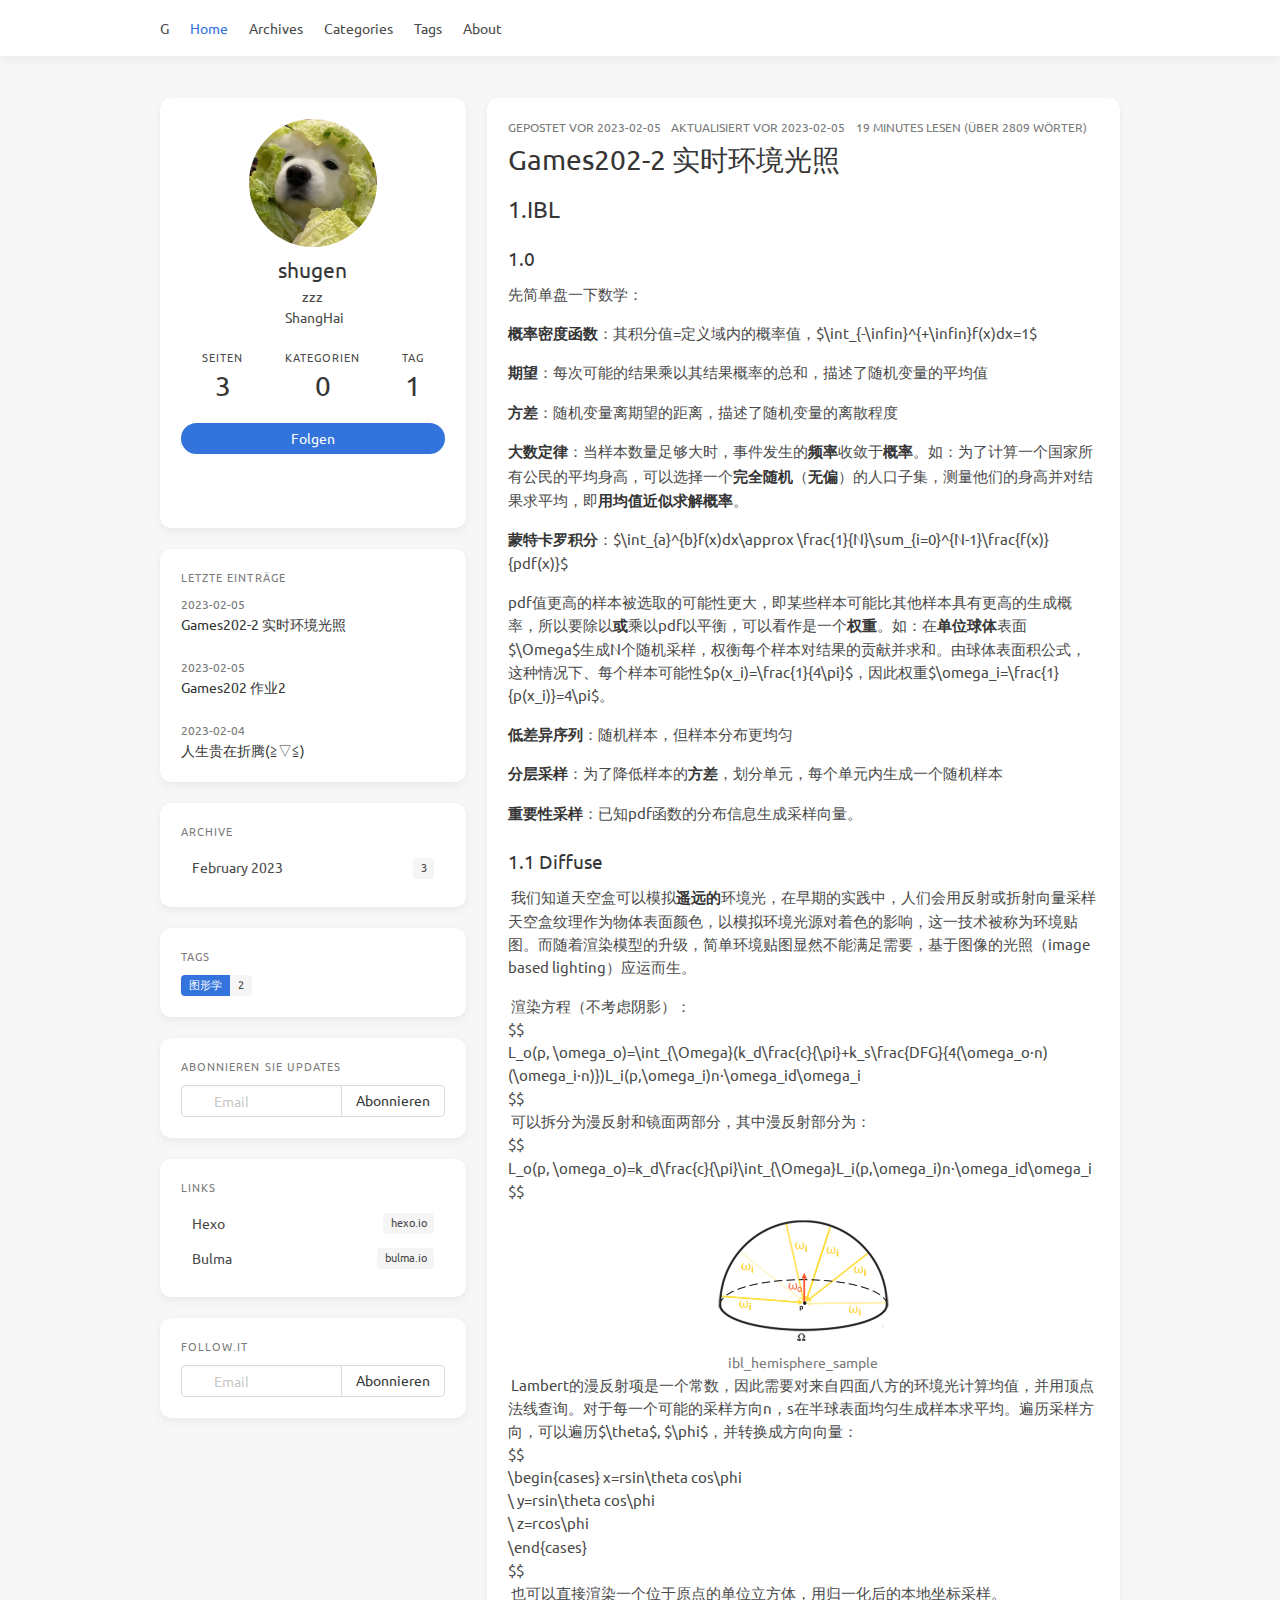
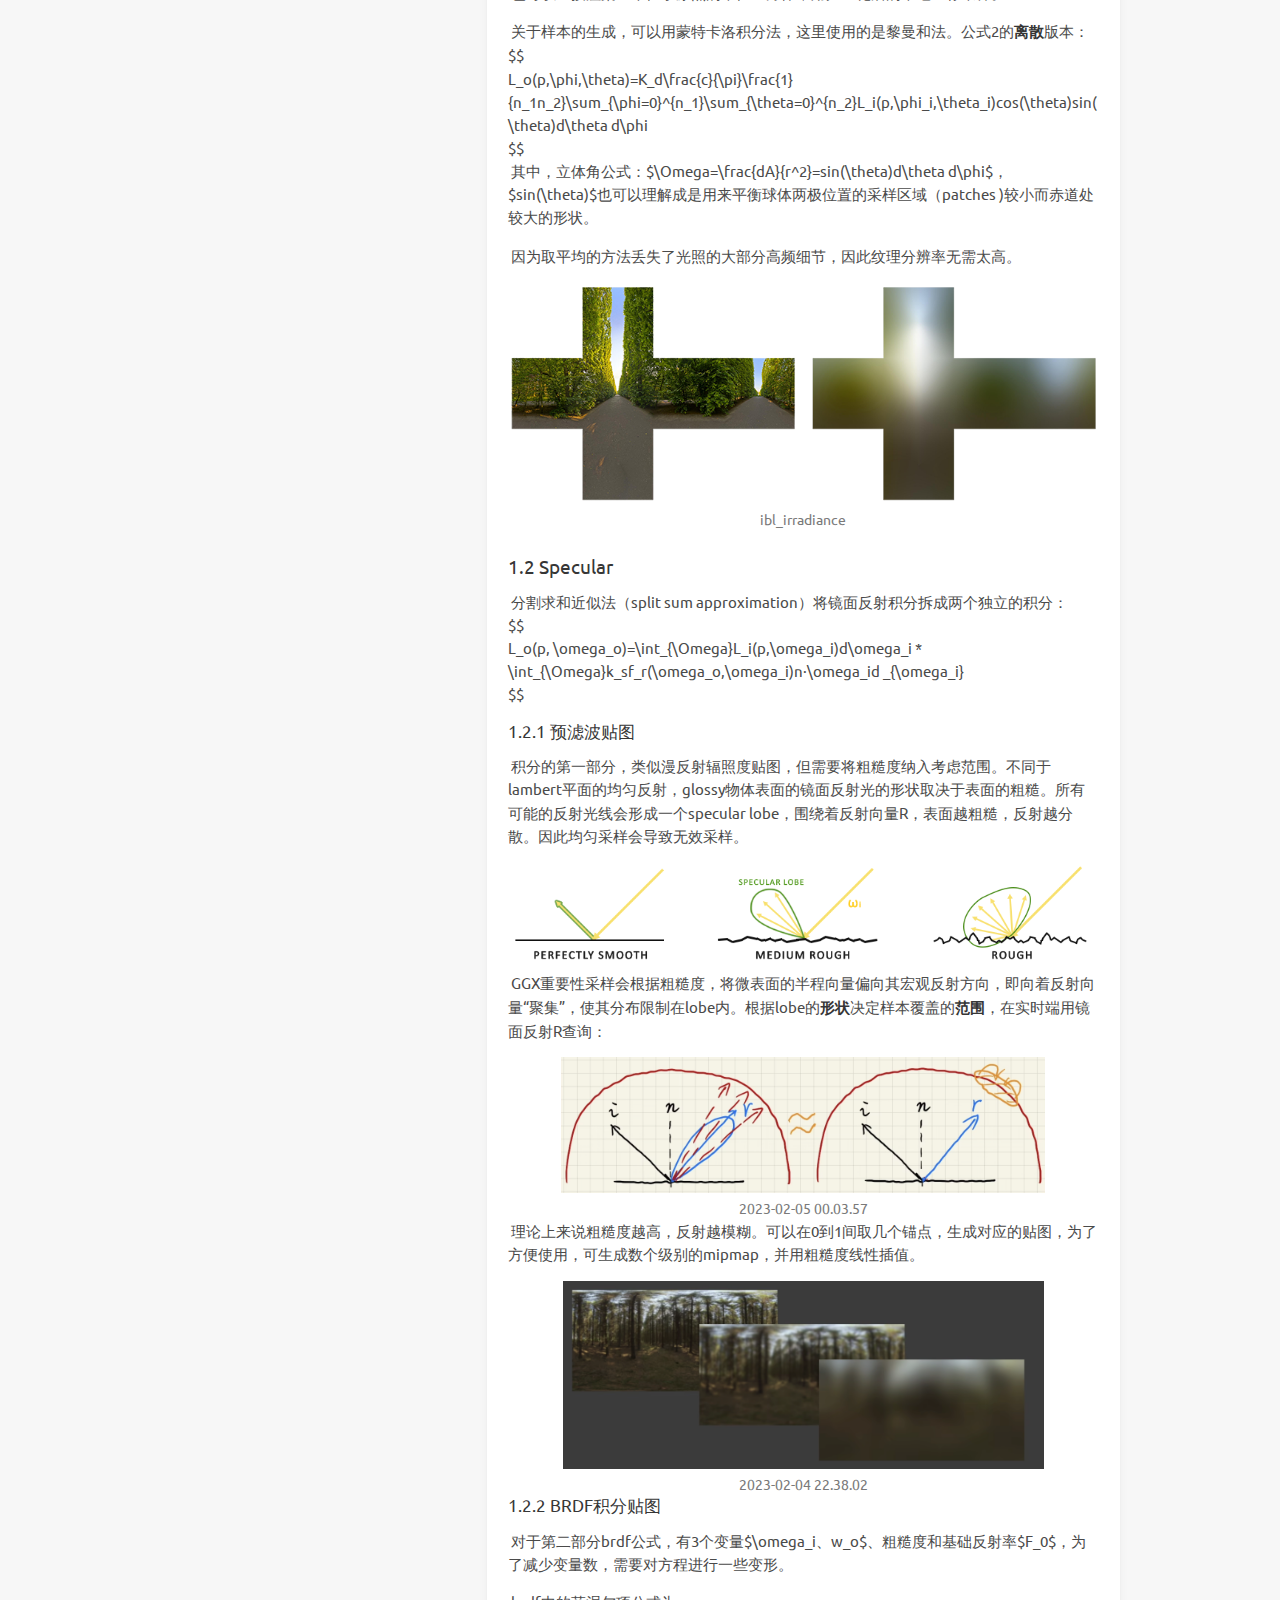
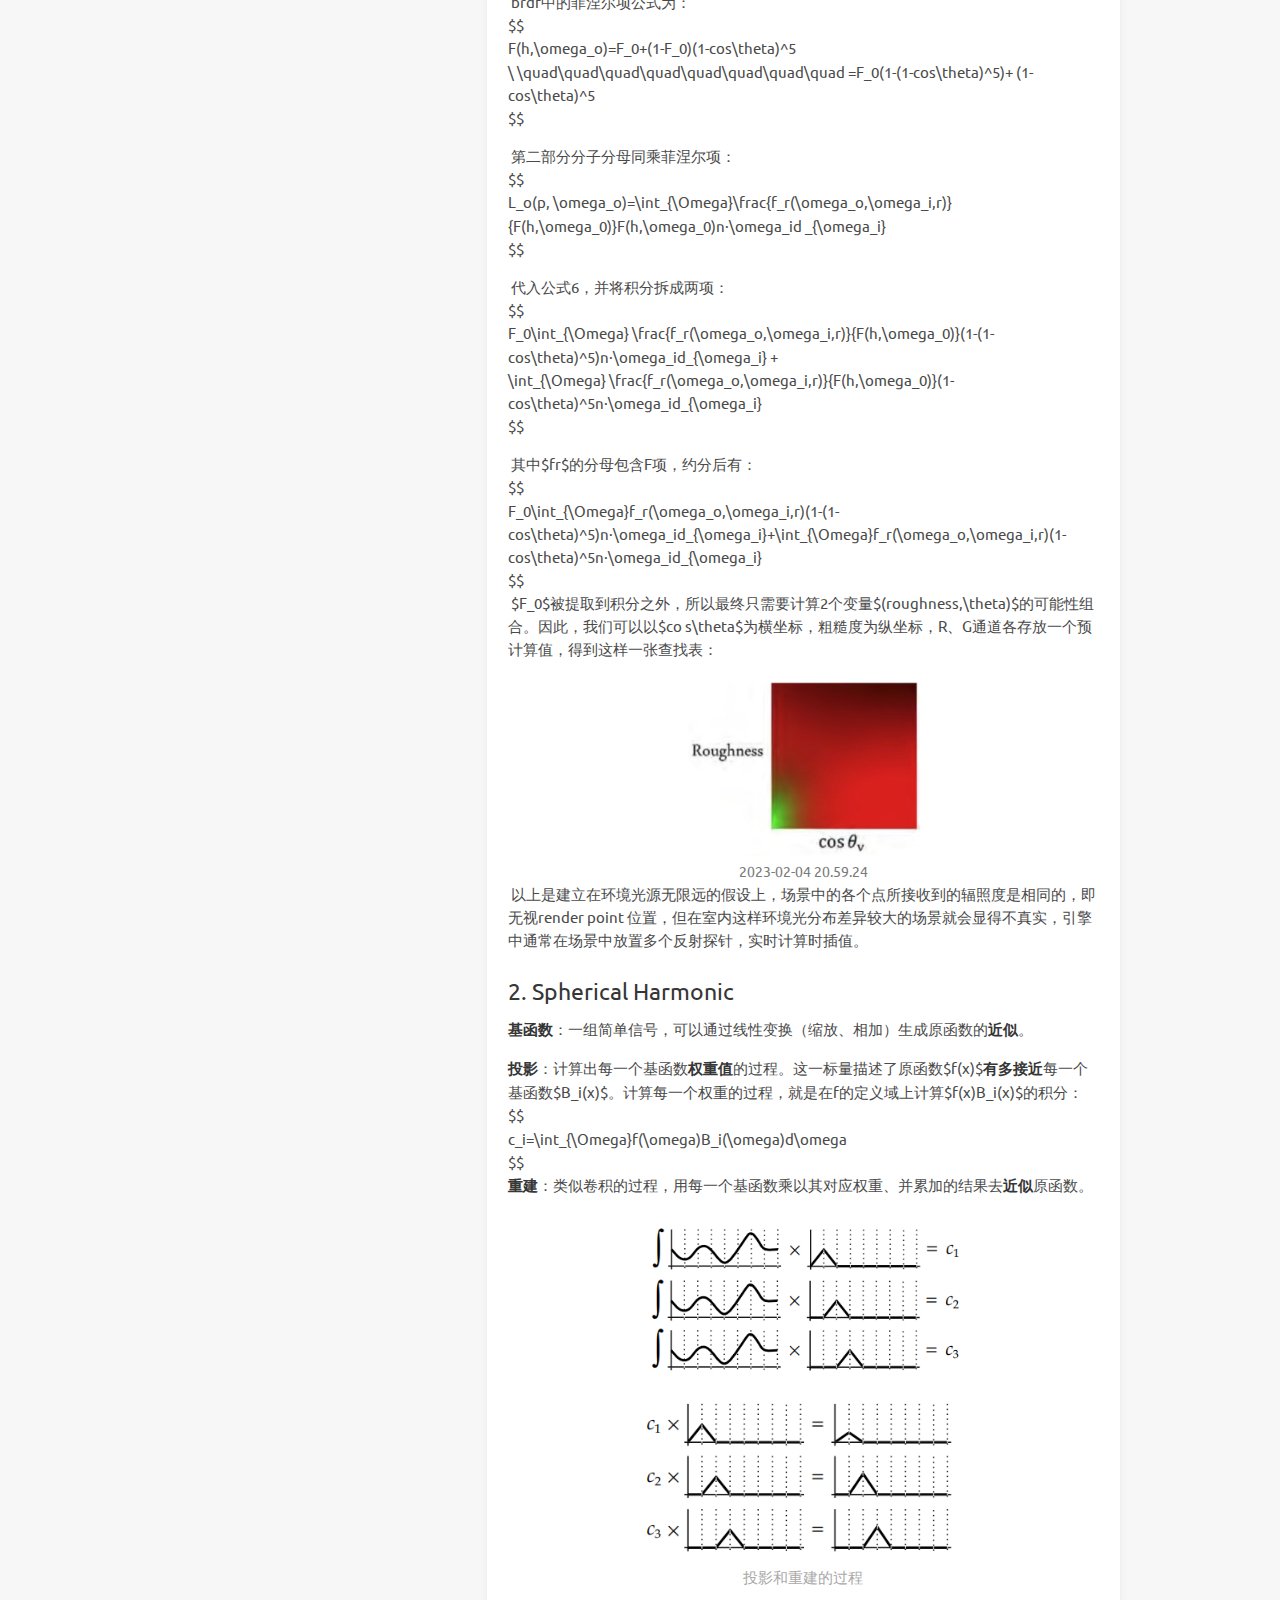
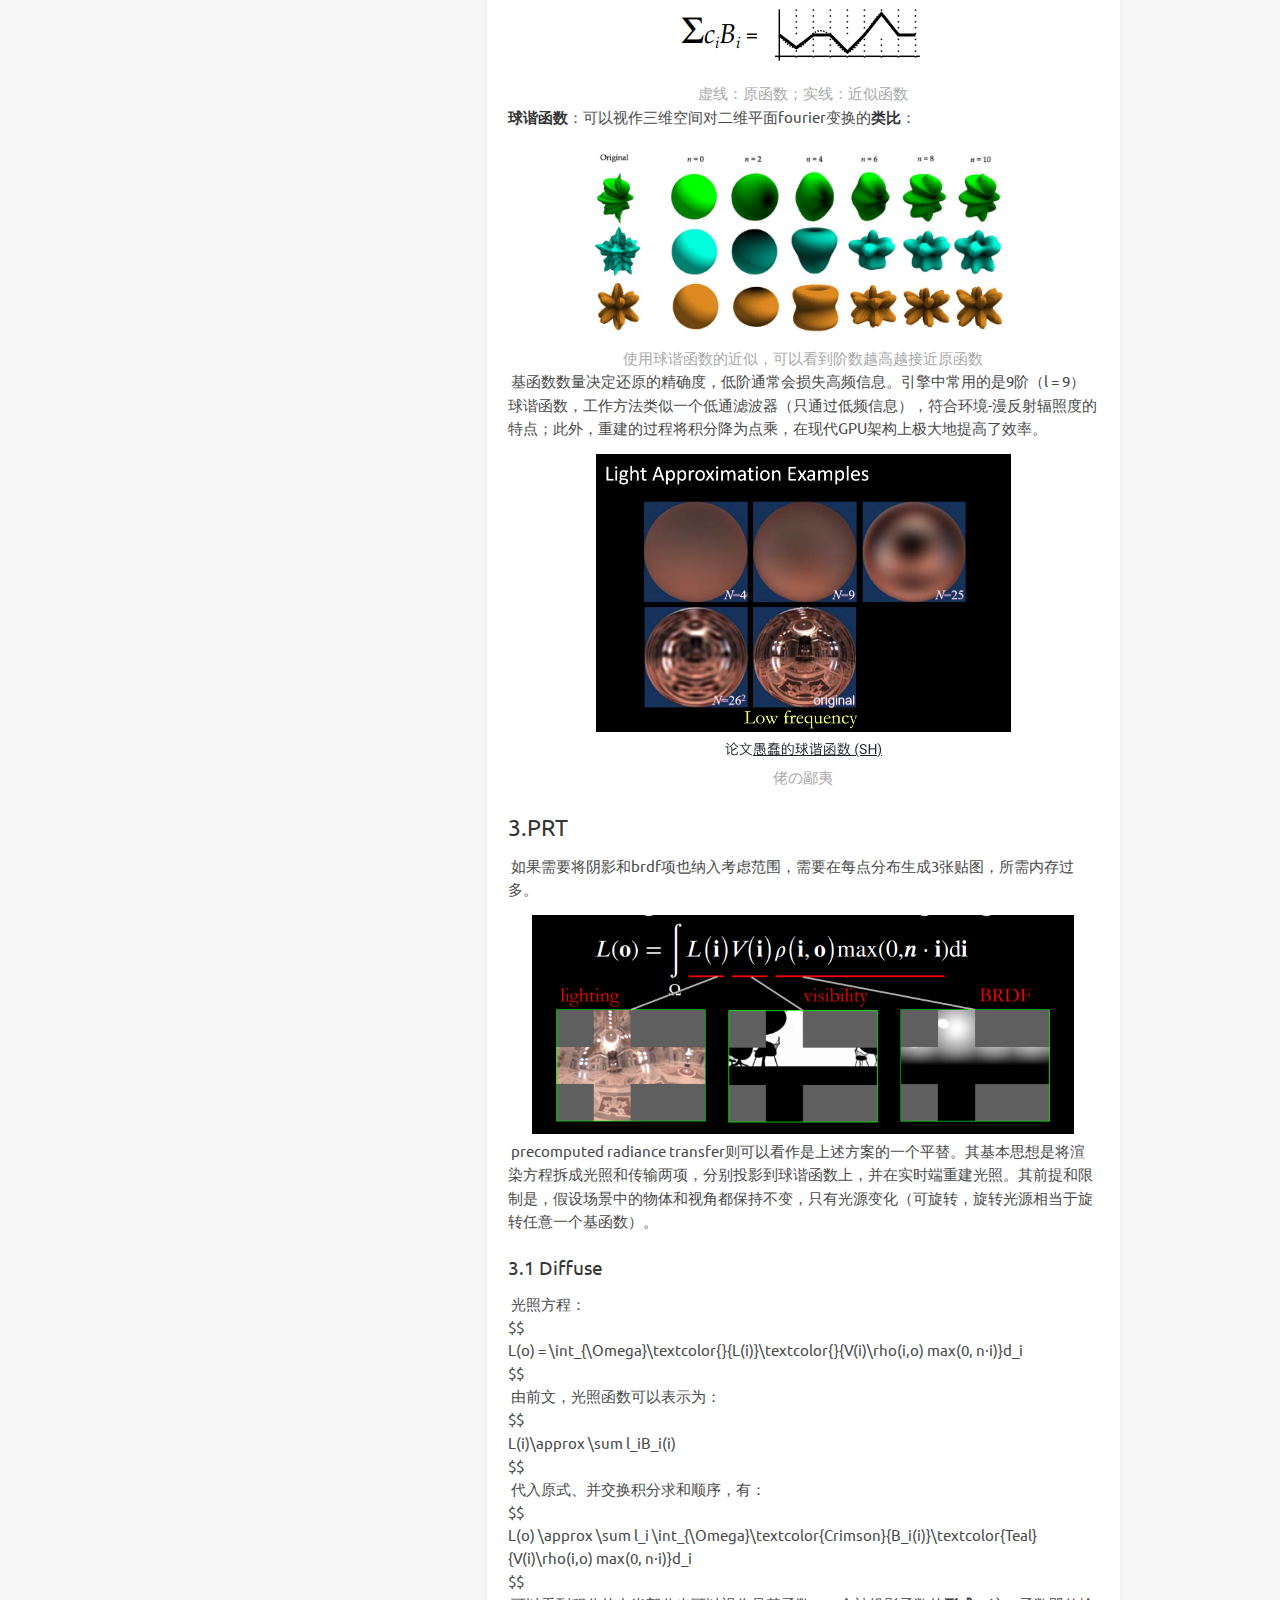
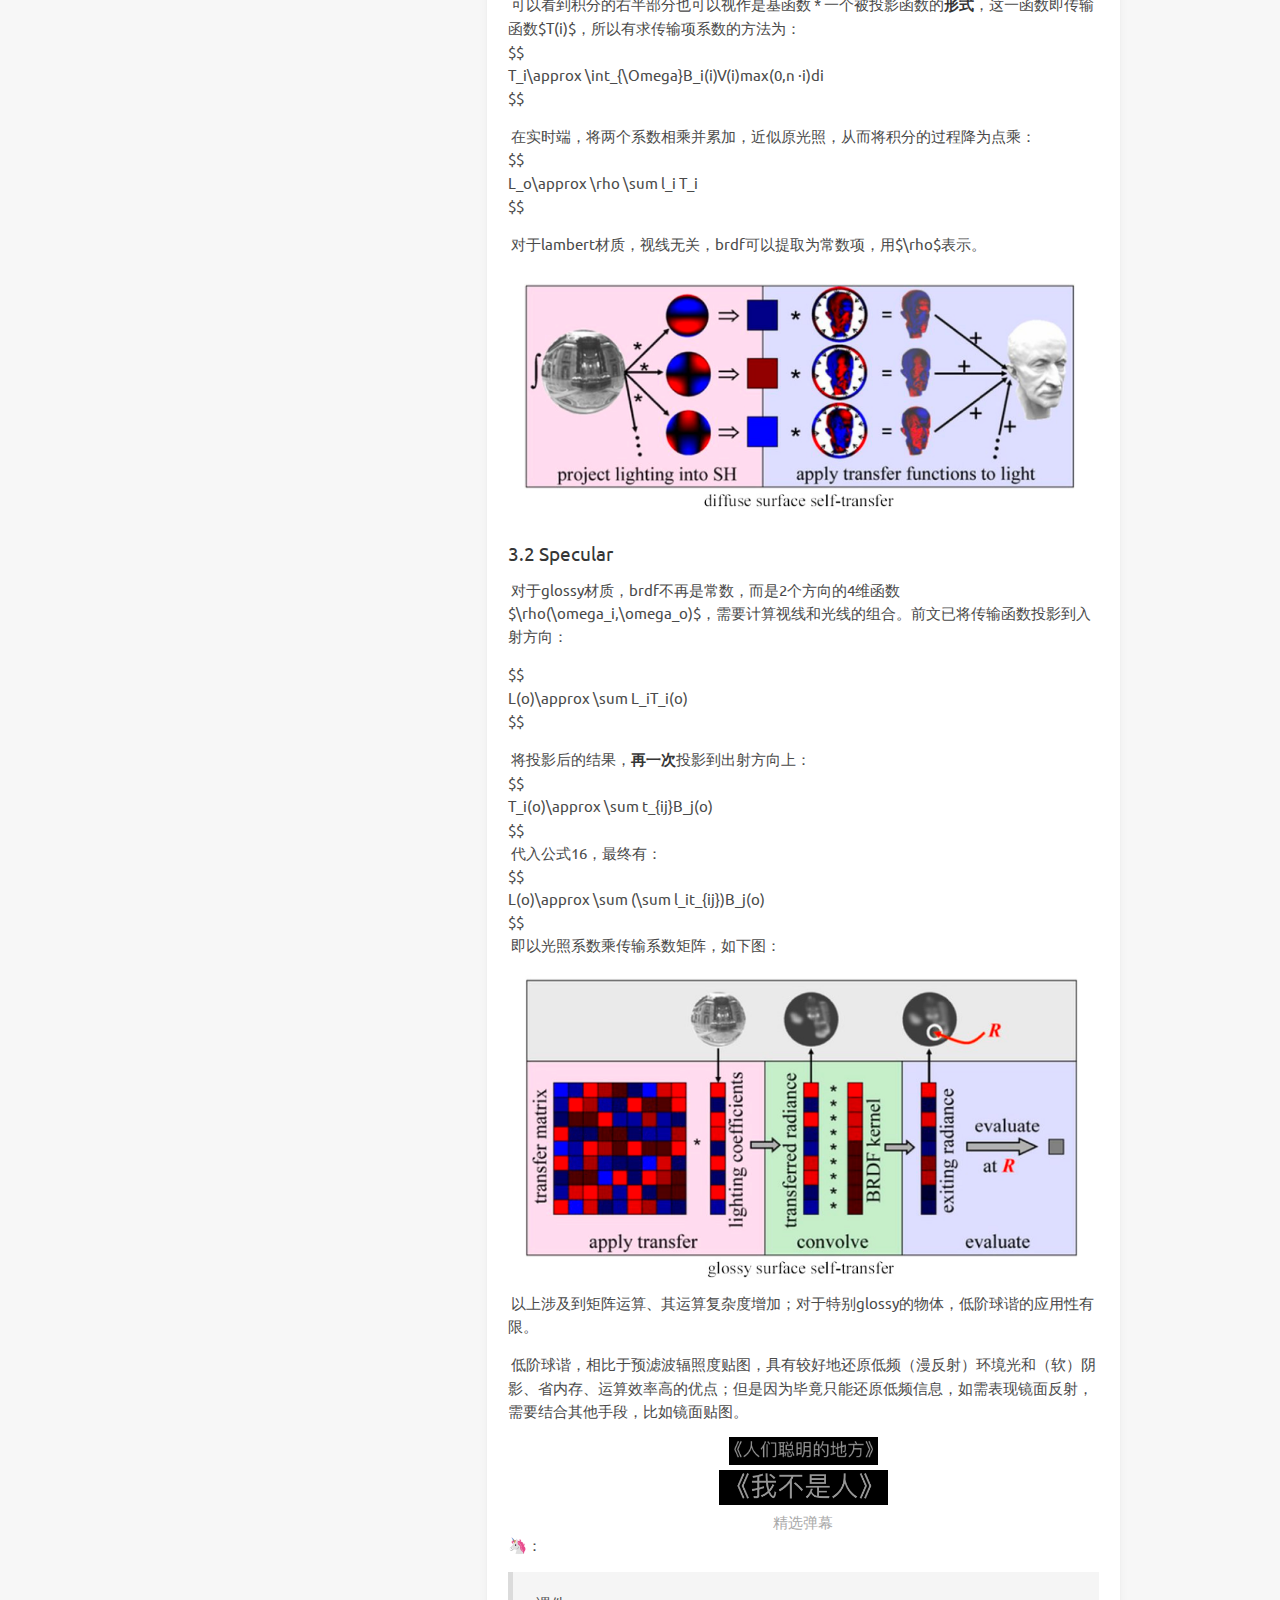
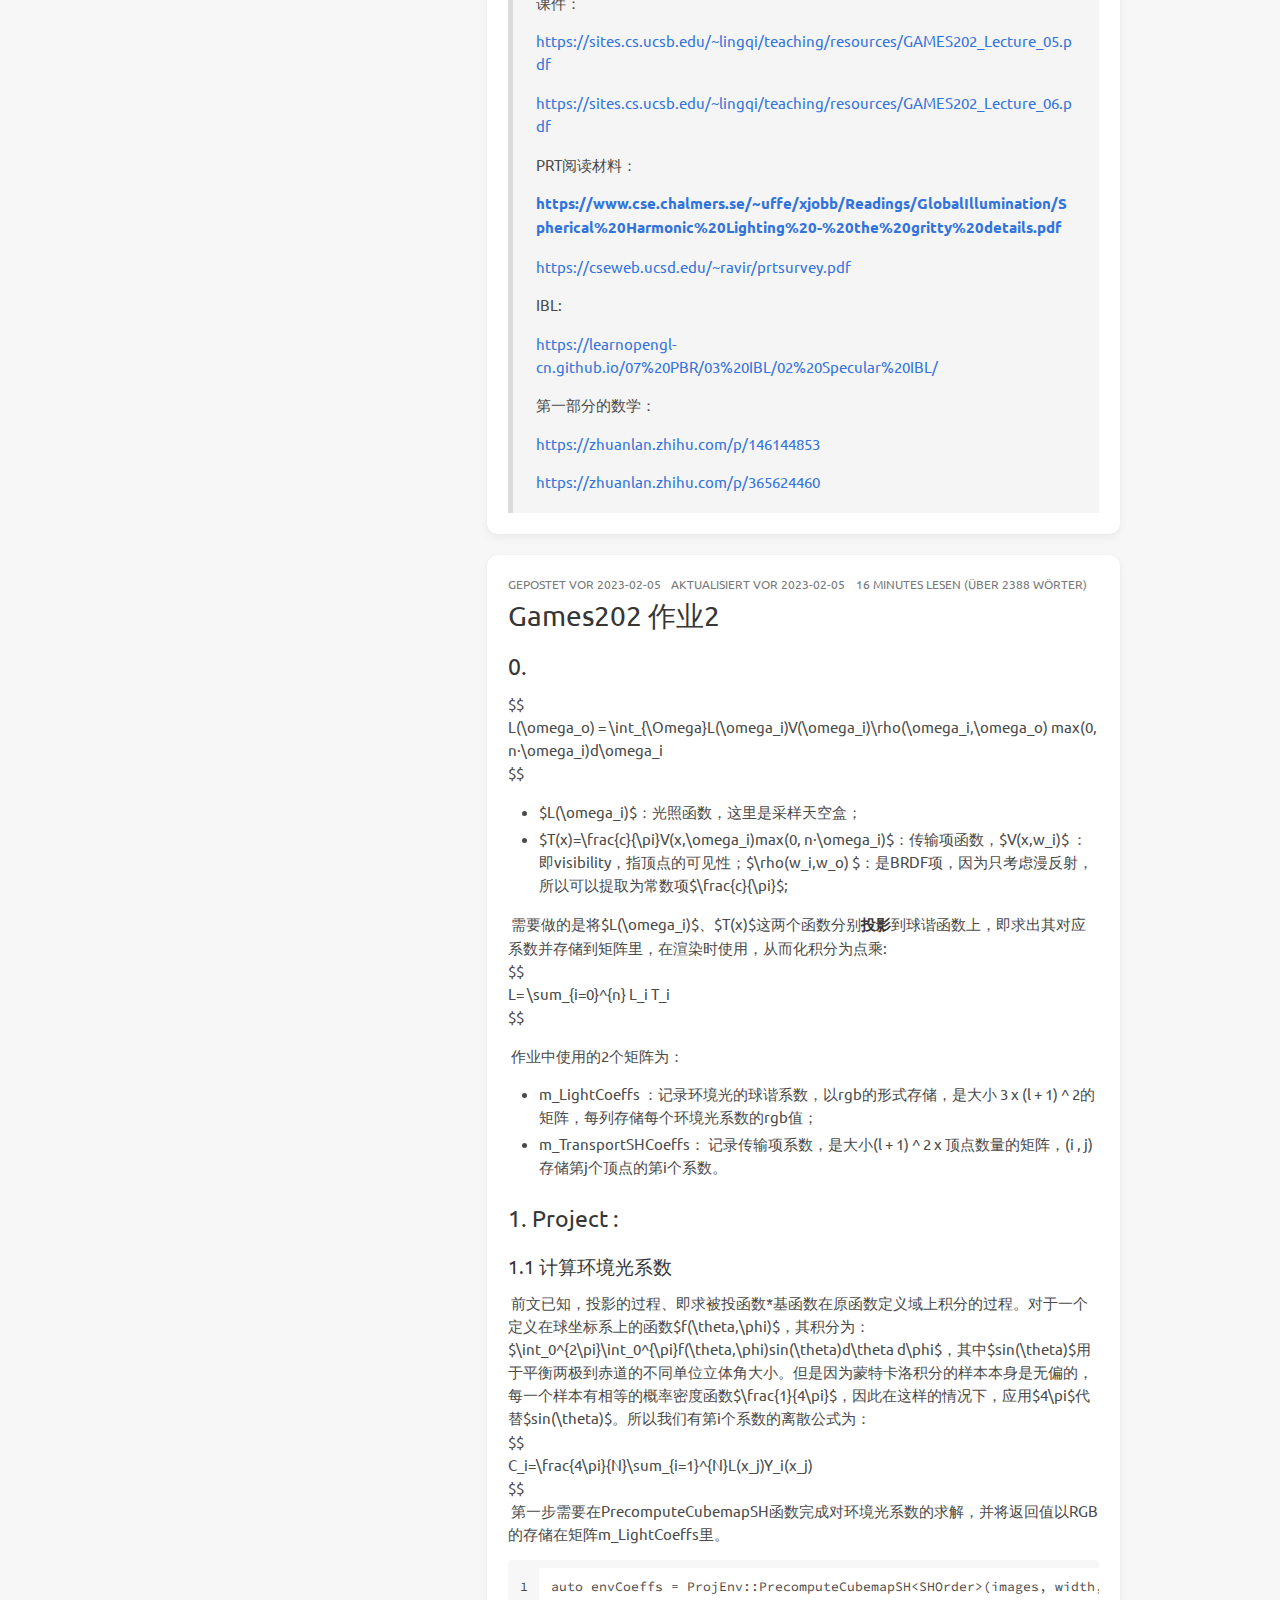
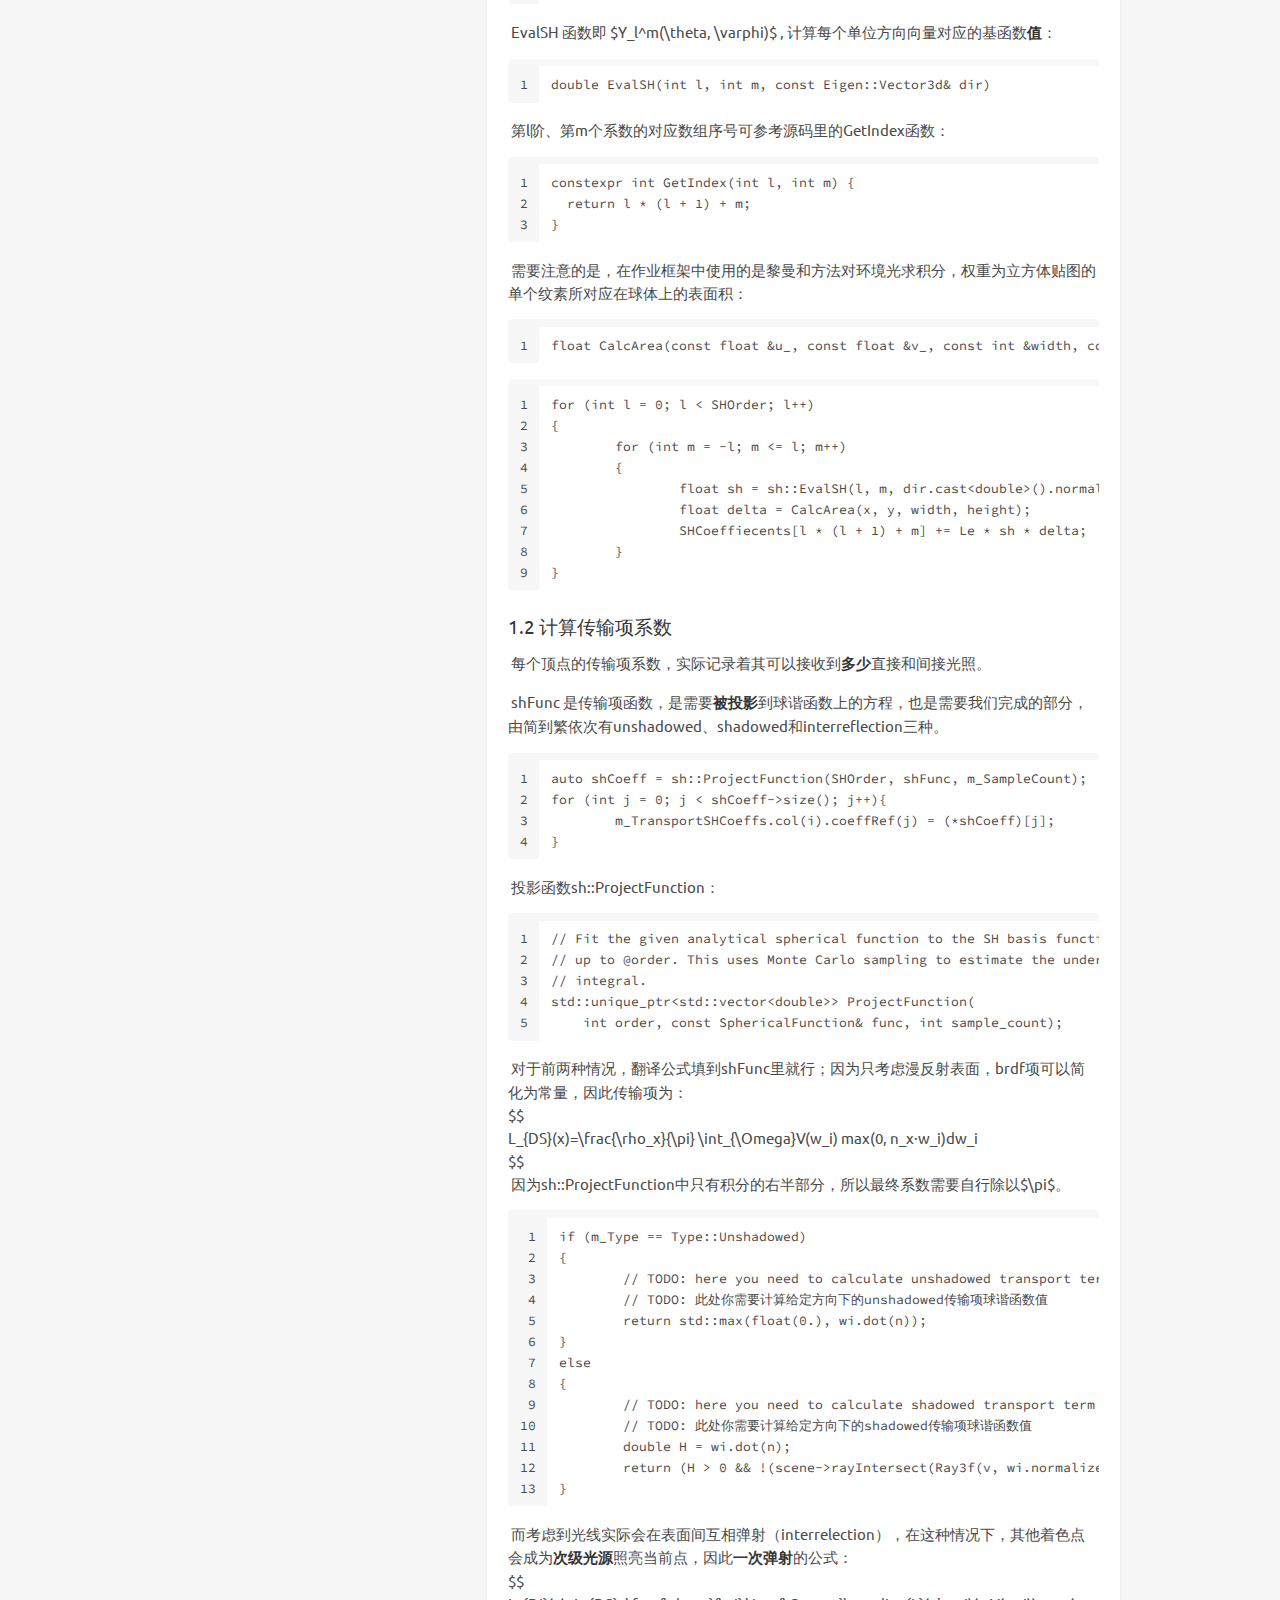
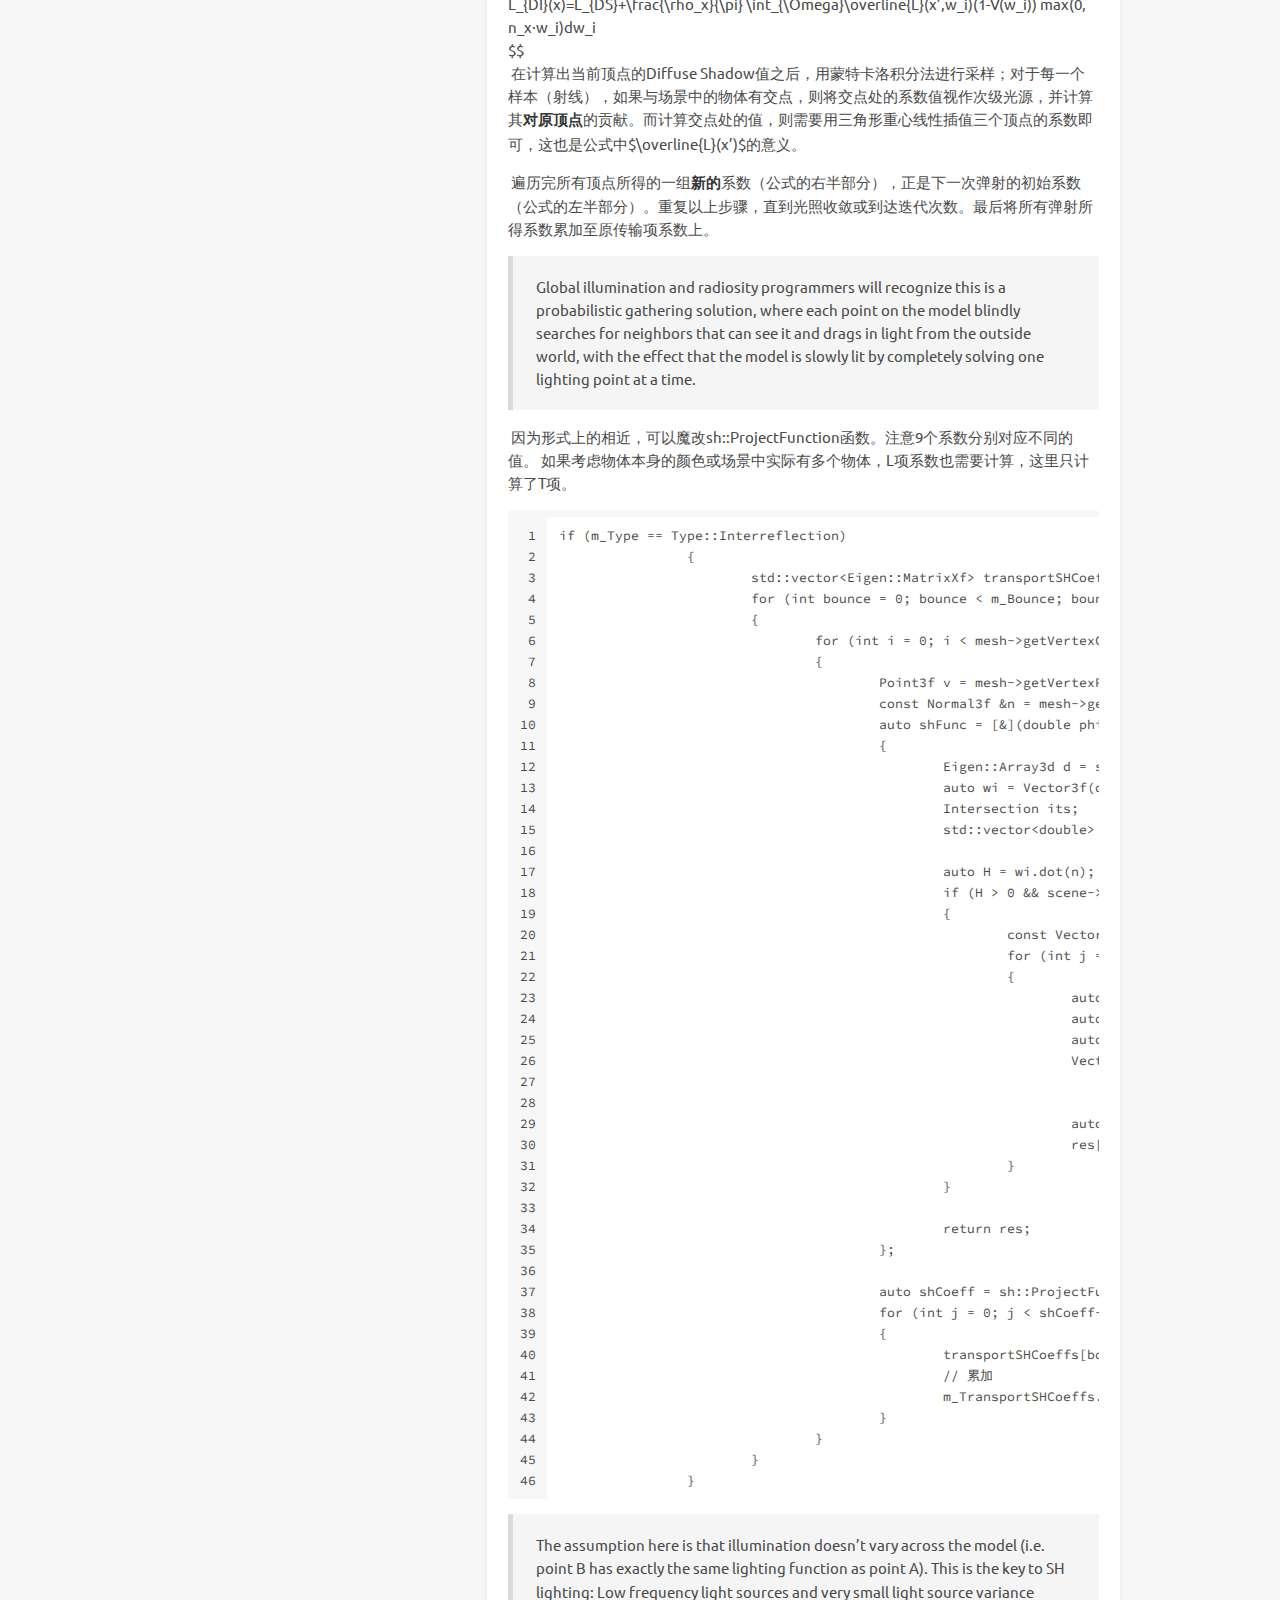
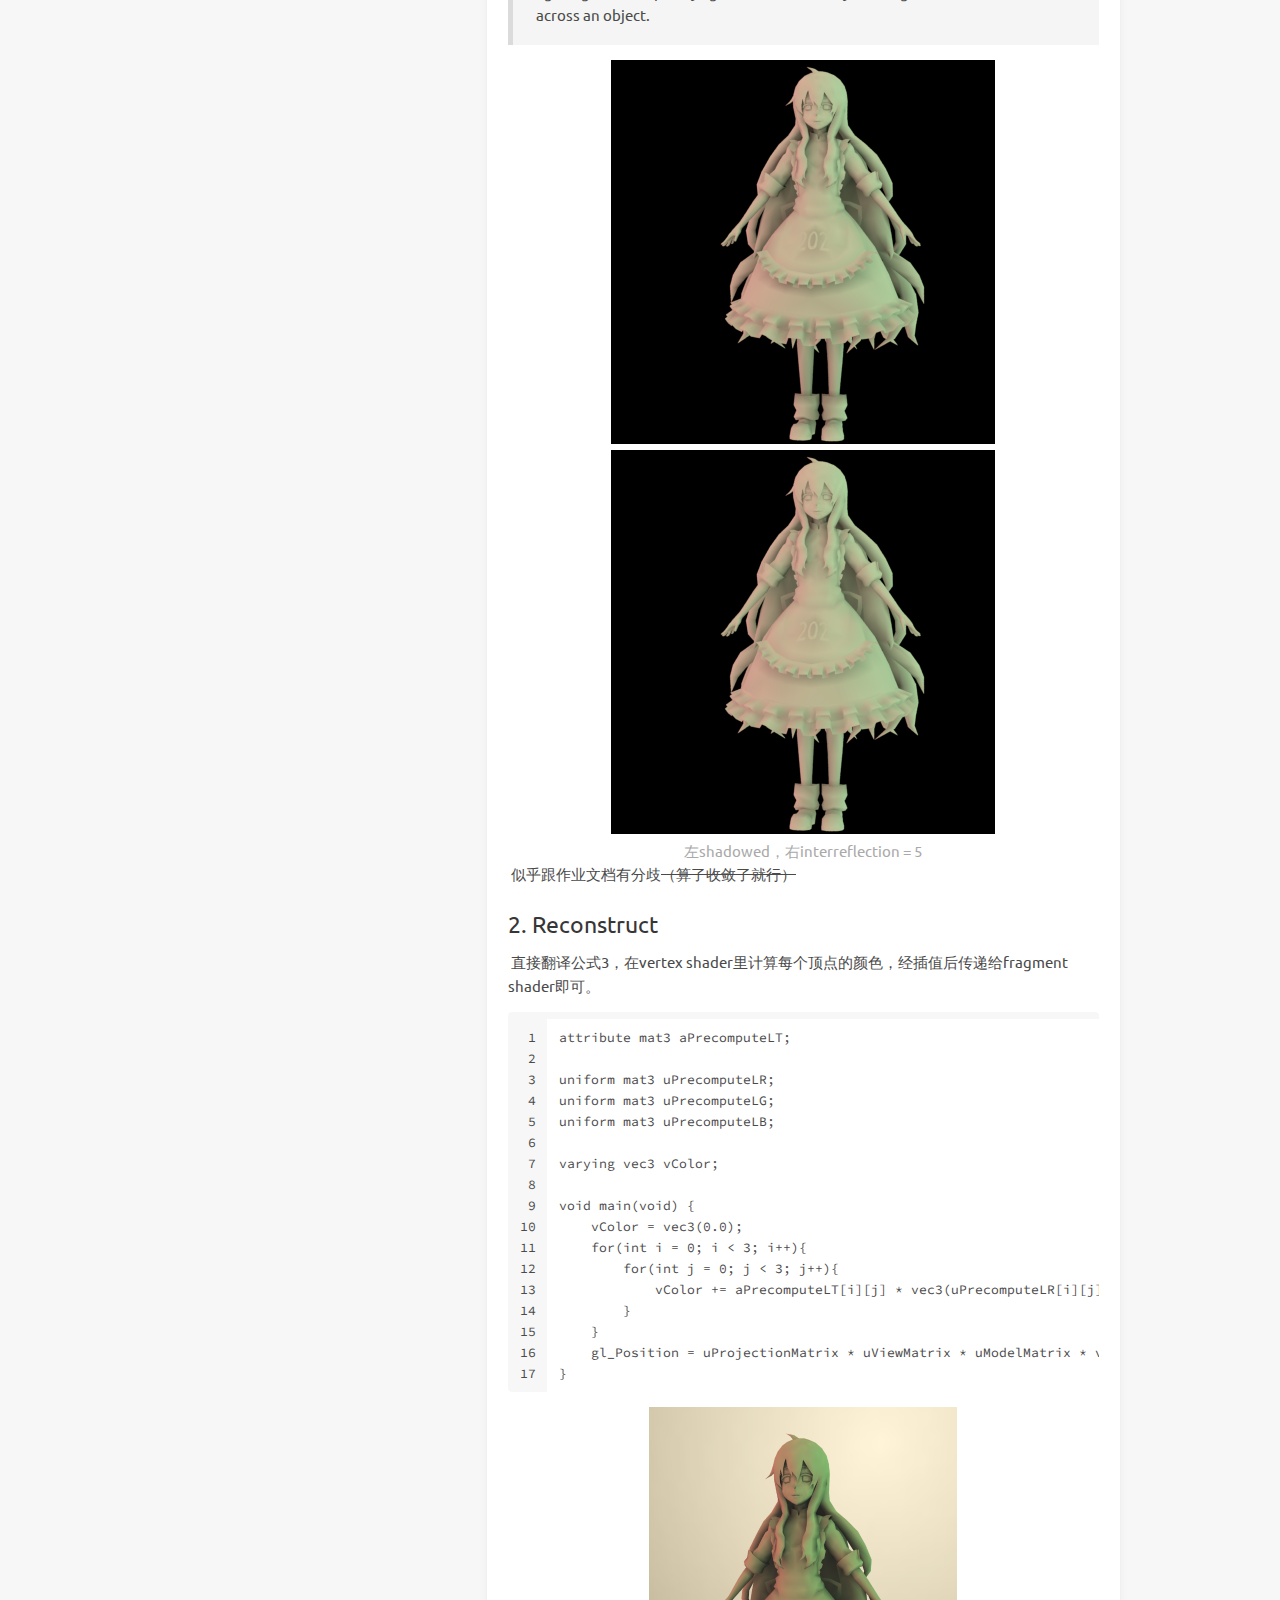
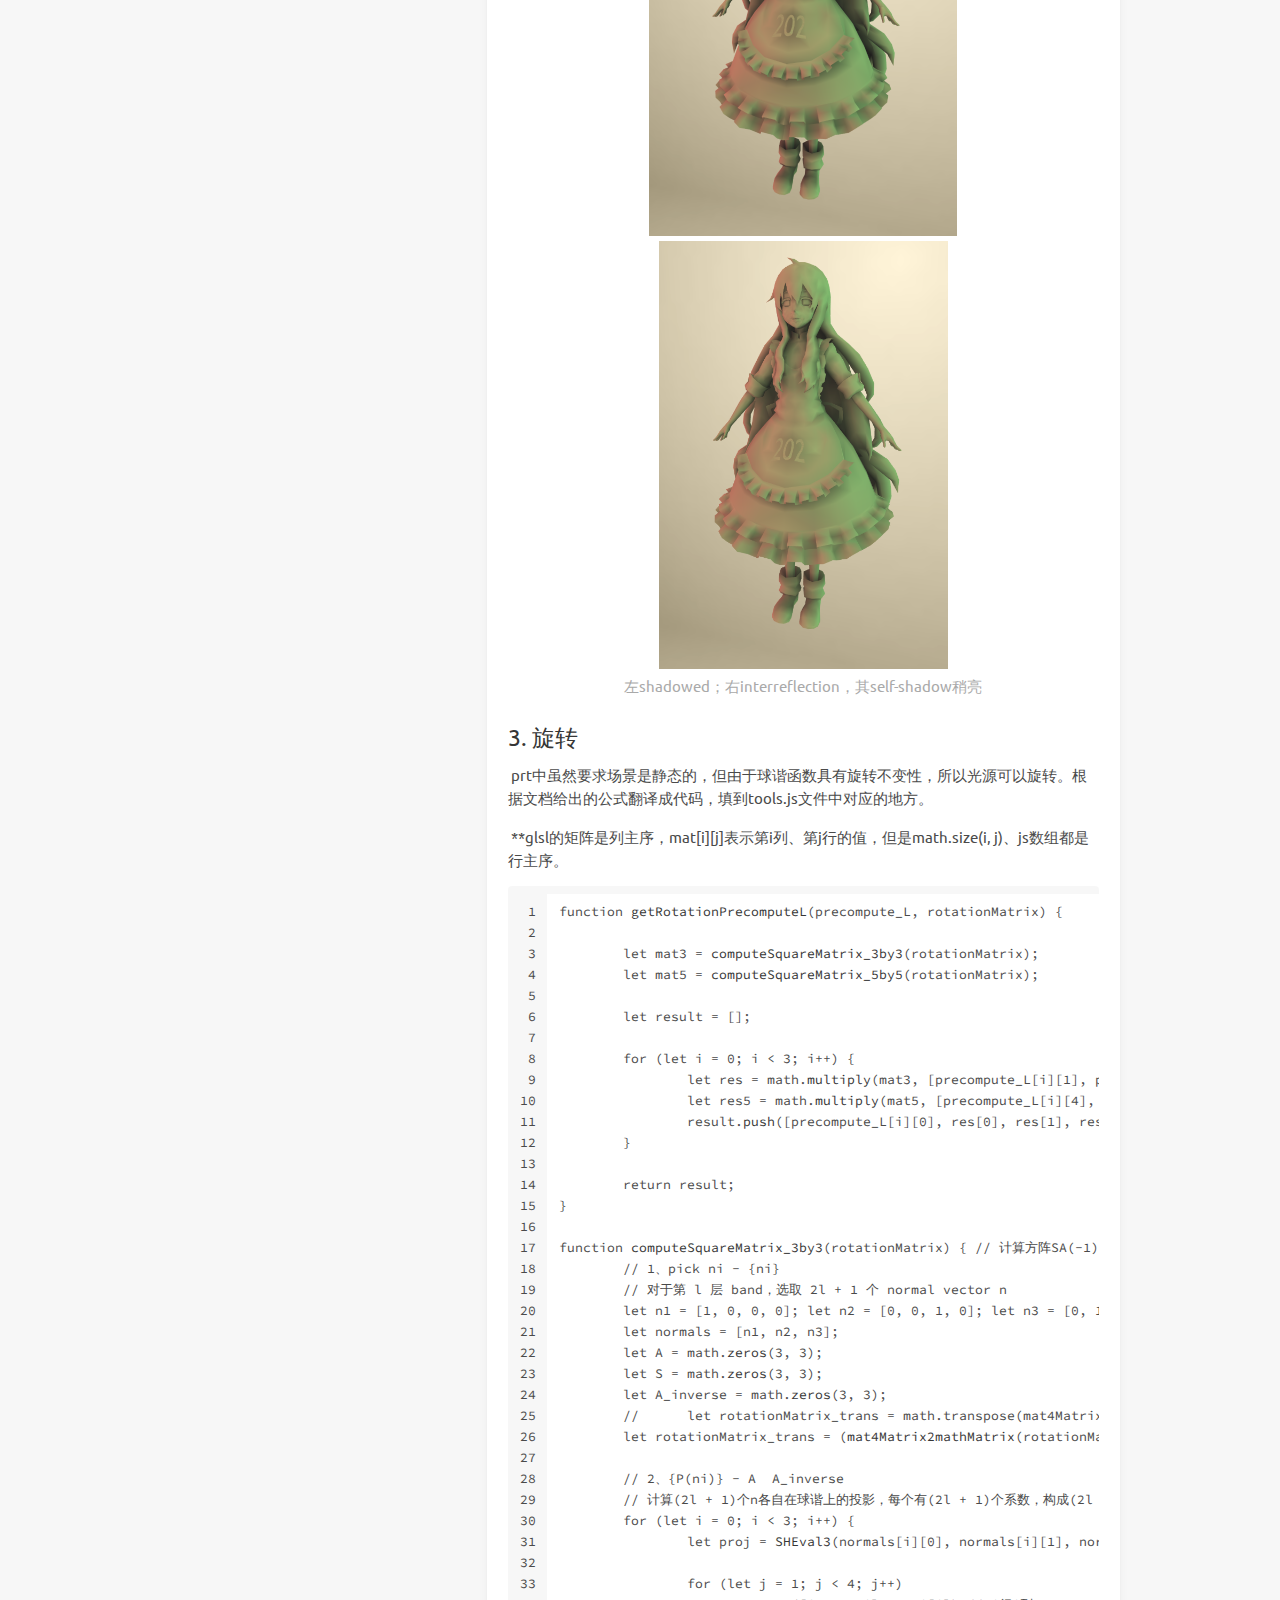
==== commit 6f69b166: "Site updated: 2023-02-06 01:43:12" ====
--- a/index.html
+++ b/index.html
@@ -29,7 +29,7 @@
       switchTab();
       window.addEventListener('hashchange', switchTab, false);
   })();
-  </script><!-- hexo injector head_end end --><meta name="generator" content="Hexo 6.3.0"></head><body class="is-2-column"><nav class="navbar navbar-main"><div class="container navbar-container"><div class="navbar-brand justify-content-center"><a class="navbar-item navbar-logo" href="/">G</a></div><div class="navbar-menu"><div class="navbar-start"><a class="navbar-item is-active" href="/">Home</a><a class="navbar-item" href="/archives">Archives</a><a class="navbar-item" href="/categories">Categories</a><a class="navbar-item" href="/tags">Tags</a><a class="navbar-item" href="/about">About</a></div><div class="navbar-end"><a class="navbar-item" target="_blank" rel="noopener" title="Download on GitHub" href="https://github.com/ppoffice/hexo-theme-icarus"><i class="fab fa-github"></i></a><a class="navbar-item search" title="Search" href="javascript:;"><i class="fas fa-search"></i></a></div></div></div></nav><section class="section"><div class="container"><div class="columns"><div class="column order-2 column-main is-8-tablet is-8-desktop is-8-widescreen"><div class="card"><article class="card-content article" role="article"><div class="article-meta is-size-7 is-uppercase level is-mobile"><div class="level-left"><span class="level-item">Posted&nbsp;<time dateTime="2023-02-04T16:00:00.000Z" title="2/5/2023, 12:00:00 AM">2023-02-05</time></span><span class="level-item">Updated&nbsp;<time dateTime="2023-02-05T13:00:13.436Z" title="2/5/2023, 9:00:13 PM">2023-02-05</time></span><span class="level-item">19 minutes read (About 2809 words)</span></div></div><h1 class="title is-3 is-size-4-mobile"><a class="link-muted" href="/2023/02/05/Games202-2/">Games202-2 实时环境光照</a></h1><div class="content"><h2 id="1-IBL"><a href="#1-IBL" class="headerlink" title="1.IBL"></a>1.IBL</h2><h3 id="1-0"><a href="#1-0" class="headerlink" title="1.0"></a>1.0</h3><p>先简单盘一下数学：</p>
+  </script><!-- hexo injector head_end end --><meta name="generator" content="Hexo 6.3.0"></head><body class="is-2-column"><nav class="navbar navbar-main"><div class="container navbar-container"><div class="navbar-brand justify-content-center"><a class="navbar-item navbar-logo" href="/">G</a></div><div class="navbar-menu"><div class="navbar-start"><a class="navbar-item is-active" href="/">Home</a><a class="navbar-item" href="/archives">Archives</a><a class="navbar-item" href="/categories">Categories</a><a class="navbar-item" href="/tags">Tags</a><a class="navbar-item" href="/about">About</a></div><div class="navbar-end"><a class="navbar-item" target="_blank" rel="noopener" title="Download on GitHub" href="https://github.com/ppoffice/hexo-theme-icarus"><i class="fab fa-github"></i></a><a class="navbar-item search" title="Suche" href="javascript:;"><i class="fas fa-search"></i></a></div></div></div></nav><section class="section"><div class="container"><div class="columns"><div class="column order-2 column-main is-8-tablet is-8-desktop is-8-widescreen"><div class="card"><article class="card-content article" role="article"><div class="article-meta is-size-7 is-uppercase level is-mobile"><div class="level-left"><span class="level-item">Gepostet vor&nbsp;<time dateTime="2023-02-04T16:00:00.000Z" title="2/5/2023, 12:00:00 AM">2023-02-05</time></span><span class="level-item">Aktualisiert vor&nbsp;<time dateTime="2023-02-05T13:00:13.436Z" title="2/5/2023, 9:00:13 PM">2023-02-05</time></span><span class="level-item">19 minutes lesen (Über 2809 Wörter)</span></div></div><h1 class="title is-3 is-size-4-mobile"><a class="link-muted" href="/2023/02/05/Games202-2/">Games202-2 实时环境光照</a></h1><div class="content"><h2 id="1-IBL"><a href="#1-IBL" class="headerlink" title="1.IBL"></a>1.IBL</h2><h3 id="1-0"><a href="#1-0" class="headerlink" title="1.0"></a>1.0</h3><p>先简单盘一下数学：</p>
 <p><strong>概率密度函数</strong>：其积分值&#x3D;定义域内的概率值，$\int_{-\infin}^{+\infin}f(x)dx&#x3D;1$</p>
 <p><strong>期望</strong>：每次可能的结果乘以其结果概率的总和，描述了随机变量的平均值</p>
 <p><strong>方差</strong>：随机变量离期望的距离，描述了随机变量的离散程度</p>
@@ -120,7 +120,7 @@
 <p><a target="_blank" rel="noopener" href="https://zhuanlan.zhihu.com/p/146144853">https://zhuanlan.zhihu.com/p/146144853</a></p>
 <p><a target="_blank" rel="noopener" href="https://zhuanlan.zhihu.com/p/365624460">https://zhuanlan.zhihu.com/p/365624460</a></p>
 </blockquote>
-</div></article></div><div class="card"><article class="card-content article" role="article"><div class="article-meta is-size-7 is-uppercase level is-mobile"><div class="level-left"><span class="level-item">Posted&nbsp;<time dateTime="2023-02-04T16:00:00.000Z" title="2/5/2023, 12:00:00 AM">2023-02-05</time></span><span class="level-item">Updated&nbsp;<time dateTime="2023-02-05T13:00:13.446Z" title="2/5/2023, 9:00:13 PM">2023-02-05</time></span><span class="level-item">16 minutes read (About 2388 words)</span></div></div><h1 class="title is-3 is-size-4-mobile"><a class="link-muted" href="/2023/02/05/Games202-2_hmw/">Games202 作业2</a></h1><div class="content"><h2 id="0"><a href="#0" class="headerlink" title="0."></a>0.</h2><p>$$<br>L(\omega_o) &#x3D; \int_{\Omega}L(\omega_i)V(\omega_i)\rho(\omega_i,\omega_o) max(0, n·\omega_i)d\omega_i<br>$$</p>
+</div></article></div><div class="card"><article class="card-content article" role="article"><div class="article-meta is-size-7 is-uppercase level is-mobile"><div class="level-left"><span class="level-item">Gepostet vor&nbsp;<time dateTime="2023-02-04T16:00:00.000Z" title="2/5/2023, 12:00:00 AM">2023-02-05</time></span><span class="level-item">Aktualisiert vor&nbsp;<time dateTime="2023-02-05T13:00:13.446Z" title="2/5/2023, 9:00:13 PM">2023-02-05</time></span><span class="level-item">16 minutes lesen (Über 2388 Wörter)</span></div></div><h1 class="title is-3 is-size-4-mobile"><a class="link-muted" href="/2023/02/05/Games202-2_hmw/">Games202 作业2</a></h1><div class="content"><h2 id="0"><a href="#0" class="headerlink" title="0."></a>0.</h2><p>$$<br>L(\omega_o) &#x3D; \int_{\Omega}L(\omega_i)V(\omega_i)\rho(\omega_i,\omega_o) max(0, n·\omega_i)d\omega_i<br>$$</p>
 <ul>
 <li><p>$L(\omega_i)$：光照函数，这里是采样天空盒；</p>
 </li>
@@ -203,27 +203,27 @@
 <p><strong>Glsl:</strong>  <a target="_blank" rel="noopener" href="https://registry.khronos.org/OpenGL/specs/gl/GLSLangSpec.4.30.pdf#page=35">https://registry.khronos.org/OpenGL/specs/gl/GLSLangSpec.4.30.pdf#page=35</a></p>
 <p><strong>Webgl:</strong>  <a target="_blank" rel="noopener" href="https://webglfundamentals.org/webgl/lessons/webgl-shaders-and-glsl.html">https://webglfundamentals.org/webgl/lessons/webgl-shaders-and-glsl.html</a></p>
 <p>ide debug:  <a target="_blank" rel="noopener" href="https://code.visualstudio.com/docs/cpp/launch-json-reference">https://code.visualstudio.com/docs/cpp/launch-json-reference</a></p>
-</div></article></div><div class="card"><article class="card-content article" role="article"><div class="article-meta is-size-7 is-uppercase level is-mobile"><div class="level-left"><span class="level-item">Posted&nbsp;<time dateTime="2023-02-03T16:00:00.000Z" title="2/4/2023, 12:00:00 AM">2023-02-04</time></span><span class="level-item">Updated&nbsp;<time dateTime="2023-02-05T13:00:13.471Z" title="2/5/2023, 9:00:13 PM">2023-02-05</time></span><span class="level-item">a few seconds read (About 1 word)</span></div></div><h1 class="title is-3 is-size-4-mobile"><a class="link-muted" href="/2023/02/04/test/">人生贵在折腾(≧▽≦)</a></h1><div class="content"><p><img src="/2023/02/04/test/1.jpeg"></p>
-</div></article></div></div><div class="column column-left is-4-tablet is-4-desktop is-4-widescreen  order-1"><div class="card widget" data-type="profile"><div class="card-content"><nav class="level"><div class="level-item has-text-centered flex-shrink-1"><div><figure class="image is-128x128 mx-auto mb-2"><img class="avatar is-rounded" src="/images/avatar.png" alt="shugen"></figure><p class="title is-size-4 is-block" style="line-height:inherit;">shugen</p><p class="is-size-6 is-block">zzz</p><p class="is-size-6 is-flex justify-content-center"><i class="fas fa-map-marker-alt mr-1"></i><span>ShangHai</span></p></div></div></nav><nav class="level is-mobile"><div class="level-item has-text-centered is-marginless"><div><p class="heading">Posts</p><a href="/archives"><p class="title">3</p></a></div></div><div class="level-item has-text-centered is-marginless"><div><p class="heading">Categories</p><a href="/categories"><p class="title">0</p></a></div></div><div class="level-item has-text-centered is-marginless"><div><p class="heading">Tag</p><a href="/tags"><p class="title">1</p></a></div></div></nav><div class="level"><a class="level-item button is-primary is-rounded" href="https://github.com/ppoffice" target="_blank" rel="noopener">Follow</a></div><div class="level is-mobile is-multiline"><a class="level-item button is-transparent is-marginless" target="_blank" rel="noopener" title="Github" href="https://github.com/olirrrt"><i class="fab fa-github"></i></a><a class="level-item button is-transparent is-marginless" target="_blank" rel="noopener" title="Facebook" href="https://trilozzz.lofter.com"><i class="fab fa-facebook"></i></a><a class="level-item button is-transparent is-marginless" target="_blank" rel="noopener" title="Twitter" href="https://twitter.com/Trilo67899622"><i class="fab fa-twitter"></i></a></div></div></div><!--!--><!--!--><div class="card widget" data-type="recent-posts"><div class="card-content"><h3 class="menu-label">Recents</h3><article class="media"><div class="media-content"><p class="date"><time dateTime="2023-02-04T16:00:00.000Z">2023-02-05</time></p><p class="title"><a href="/2023/02/05/Games202-2/">Games202-2 实时环境光照</a></p></div></article><article class="media"><div class="media-content"><p class="date"><time dateTime="2023-02-04T16:00:00.000Z">2023-02-05</time></p><p class="title"><a href="/2023/02/05/Games202-2_hmw/">Games202 作业2</a></p></div></article><article class="media"><div class="media-content"><p class="date"><time dateTime="2023-02-03T16:00:00.000Z">2023-02-04</time></p><p class="title"><a href="/2023/02/04/test/">人生贵在折腾(≧▽≦)</a></p></div></article></div></div><div class="card widget" data-type="archives"><div class="card-content"><div class="menu"><h3 class="menu-label">Archives</h3><ul class="menu-list"><li><a class="level is-mobile" href="/archives/2023/02/"><span class="level-start"><span class="level-item">February 2023</span></span><span class="level-end"><span class="level-item tag">3</span></span></a></li></ul></div></div></div><div class="card widget" data-type="tags"><div class="card-content"><div class="menu"><h3 class="menu-label">Tags</h3><div class="field is-grouped is-grouped-multiline"><div class="control"><a class="tags has-addons" href="/tags/%E5%9B%BE%E5%BD%A2%E5%AD%A6/"><span class="tag">图形学</span><span class="tag">2</span></a></div></div></div></div></div><div class="card widget" data-type="subscribe-email"><div class="card-content"><div class="menu"><h3 class="menu-label">Subscribe for updates</h3><form action="https://feedburner.google.com/fb/a/mailverify" method="post" target="popupwindow" onsubmit="window.open(&#039;https://feedburner.google.com/fb/a/mailverify?uri=&#039;,&#039;popupwindow&#039;,&#039;scrollbars=yes,width=550,height=520&#039;);return true"><input type="hidden" value="" name="uri"><input type="hidden" name="loc" value="en_US"><div class="field has-addons"><div class="control has-icons-left is-expanded"><input class="input" name="email" type="email" placeholder="Email"><span class="icon is-small is-left"><i class="fas fa-envelope"></i></span></div><div class="control"><input class="button" type="submit" value="Subscribe"></div></div></form></div></div></div><div class="card widget" data-type="links"><div class="card-content"><div class="menu"><h3 class="menu-label">Links</h3><ul class="menu-list"><li><a class="level is-mobile" href="https://hexo.io" target="_blank" rel="noopener"><span class="level-left"><span class="level-item">Hexo</span></span><span class="level-right"><span class="level-item tag">hexo.io</span></span></a></li><li><a class="level is-mobile" href="https://bulma.io" target="_blank" rel="noopener"><span class="level-left"><span class="level-item">Bulma</span></span><span class="level-right"><span class="level-item tag">bulma.io</span></span></a></li></ul></div></div></div><div class="card widget"><div class="card-content"><div class="notification is-danger">You need to set <code>client_id</code> and <code>slot_id</code> to show this AD unit. Please set it in <code>_config.yml</code>.</div></div></div><div class="card widget" data-type="subscribe-email"><div class="card-content"><div class="menu"><h3 class="menu-label">follow.it</h3><form action="" method="post" target="_blank"><div class="field has-addons"><div class="control has-icons-left is-expanded"><input class="input" name="email" type="email" placeholder="Email"><span class="icon is-small is-left"><i class="fas fa-envelope"></i></span></div><div class="control"><input class="button" type="submit" value="Subscribe"></div></div></form></div></div></div></div><!--!--></div></div></section><footer class="footer"><div class="container"><div class="level"><div class="level-start"><a class="footer-logo is-block mb-2" href="/">G</a><p class="is-size-7"><span>&copy; 2023 gen</span>  Powered by <a href="https://hexo.io/" target="_blank" rel="noopener">Hexo</a> &amp; <a href="https://github.com/ppoffice/hexo-theme-icarus" target="_blank" rel="noopener">Icarus</a></p></div><div class="level-end"><div class="field has-addons"><p class="control"><a class="button is-transparent is-large" target="_blank" rel="noopener" title="Creative Commons" href="https://creativecommons.org/"><i class="fab fa-creative-commons"></i></a></p><p class="control"><a class="button is-transparent is-large" target="_blank" rel="noopener" title="Attribution 4.0 International" href="https://creativecommons.org/licenses/by/4.0/"><i class="fab fa-creative-commons-by"></i></a></p><p class="control"><a class="button is-transparent is-large" target="_blank" rel="noopener" title="Download on GitHub" href="https://github.com/ppoffice/hexo-theme-icarus"><i class="fab fa-github"></i></a></p></div></div></div></div></footer><script src="https://cdn.jsdelivr.net/npm/jquery@3.3.1/dist/jquery.min.js"></script><script src="https://cdn.jsdelivr.net/npm/moment@2.22.2/min/moment-with-locales.min.js"></script><script src="https://cdn.jsdelivr.net/npm/clipboard@2.0.4/dist/clipboard.min.js" defer></script><script>moment.locale("zn-ch");</script><script>var IcarusThemeSettings = {
+</div></article></div><div class="card"><article class="card-content article" role="article"><div class="article-meta is-size-7 is-uppercase level is-mobile"><div class="level-left"><span class="level-item">Gepostet vor&nbsp;<time dateTime="2023-02-03T16:00:00.000Z" title="2/4/2023, 12:00:00 AM">2023-02-04</time></span><span class="level-item">Aktualisiert vor&nbsp;<time dateTime="2023-02-05T13:00:13.471Z" title="2/5/2023, 9:00:13 PM">2023-02-05</time></span><span class="level-item">a few seconds lesen (Über 1 Wort)</span></div></div><h1 class="title is-3 is-size-4-mobile"><a class="link-muted" href="/2023/02/04/test/">人生贵在折腾(≧▽≦)</a></h1><div class="content"><p><img src="/2023/02/04/test/1.jpeg"></p>
+</div></article></div></div><div class="column column-left is-4-tablet is-4-desktop is-4-widescreen  order-1"><div class="card widget" data-type="profile"><div class="card-content"><nav class="level"><div class="level-item has-text-centered flex-shrink-1"><div><figure class="image is-128x128 mx-auto mb-2"><img class="avatar is-rounded" src="/images/avatar.png" alt="shugen"></figure><p class="title is-size-4 is-block" style="line-height:inherit;">shugen</p><p class="is-size-6 is-block">zzz</p><p class="is-size-6 is-flex justify-content-center"><i class="fas fa-map-marker-alt mr-1"></i><span>ShangHai</span></p></div></div></nav><nav class="level is-mobile"><div class="level-item has-text-centered is-marginless"><div><p class="heading">Seiten</p><a href="/archives"><p class="title">3</p></a></div></div><div class="level-item has-text-centered is-marginless"><div><p class="heading">Kategorien</p><a href="/categories"><p class="title">0</p></a></div></div><div class="level-item has-text-centered is-marginless"><div><p class="heading">Tag</p><a href="/tags"><p class="title">1</p></a></div></div></nav><div class="level"><a class="level-item button is-primary is-rounded" href="https://github.com/ppoffice" target="_blank" rel="noopener">Folgen</a></div><div class="level is-mobile is-multiline"><a class="level-item button is-transparent is-marginless" target="_blank" rel="noopener" title="Github" href="https://github.com/olirrrt"><i class="fab fa-github"></i></a><a class="level-item button is-transparent is-marginless" target="_blank" rel="noopener" title="Facebook" href="https://trilozzz.lofter.com"><i class="fab fa-facebook"></i></a><a class="level-item button is-transparent is-marginless" target="_blank" rel="noopener" title="Twitter" href="https://twitter.com/Trilo67899622"><i class="fab fa-twitter"></i></a></div></div></div><!--!--><!--!--><div class="card widget" data-type="recent-posts"><div class="card-content"><h3 class="menu-label">Letzte Einträge</h3><article class="media"><div class="media-content"><p class="date"><time dateTime="2023-02-04T16:00:00.000Z">2023-02-05</time></p><p class="title"><a href="/2023/02/05/Games202-2/">Games202-2 实时环境光照</a></p></div></article><article class="media"><div class="media-content"><p class="date"><time dateTime="2023-02-04T16:00:00.000Z">2023-02-05</time></p><p class="title"><a href="/2023/02/05/Games202-2_hmw/">Games202 作业2</a></p></div></article><article class="media"><div class="media-content"><p class="date"><time dateTime="2023-02-03T16:00:00.000Z">2023-02-04</time></p><p class="title"><a href="/2023/02/04/test/">人生贵在折腾(≧▽≦)</a></p></div></article></div></div><div class="card widget" data-type="archives"><div class="card-content"><div class="menu"><h3 class="menu-label">Archive</h3><ul class="menu-list"><li><a class="level is-mobile" href="/archives/2023/02/"><span class="level-start"><span class="level-item">February 2023</span></span><span class="level-end"><span class="level-item tag">3</span></span></a></li></ul></div></div></div><div class="card widget" data-type="tags"><div class="card-content"><div class="menu"><h3 class="menu-label">Tags</h3><div class="field is-grouped is-grouped-multiline"><div class="control"><a class="tags has-addons" href="/tags/%E5%9B%BE%E5%BD%A2%E5%AD%A6/"><span class="tag">图形学</span><span class="tag">2</span></a></div></div></div></div></div><div class="card widget" data-type="subscribe-email"><div class="card-content"><div class="menu"><h3 class="menu-label">Abonnieren Sie Updates</h3><form action="https://feedburner.google.com/fb/a/mailverify" method="post" target="popupwindow" onsubmit="window.open(&#039;https://feedburner.google.com/fb/a/mailverify?uri=&#039;,&#039;popupwindow&#039;,&#039;scrollbars=yes,width=550,height=520&#039;);return true"><input type="hidden" value="" name="uri"><input type="hidden" name="loc" value="en_US"><div class="field has-addons"><div class="control has-icons-left is-expanded"><input class="input" name="email" type="email" placeholder="Email"><span class="icon is-small is-left"><i class="fas fa-envelope"></i></span></div><div class="control"><input class="button" type="submit" value="Abonnieren"></div></div></form></div></div></div><div class="card widget" data-type="links"><div class="card-content"><div class="menu"><h3 class="menu-label">Links</h3><ul class="menu-list"><li><a class="level is-mobile" href="https://hexo.io" target="_blank" rel="noopener"><span class="level-left"><span class="level-item">Hexo</span></span><span class="level-right"><span class="level-item tag">hexo.io</span></span></a></li><li><a class="level is-mobile" href="https://bulma.io" target="_blank" rel="noopener"><span class="level-left"><span class="level-item">Bulma</span></span><span class="level-right"><span class="level-item tag">bulma.io</span></span></a></li></ul></div></div></div><div class="card widget" data-type="subscribe-email"><div class="card-content"><div class="menu"><h3 class="menu-label">follow.it</h3><form action="" method="post" target="_blank"><div class="field has-addons"><div class="control has-icons-left is-expanded"><input class="input" name="email" type="email" placeholder="Email"><span class="icon is-small is-left"><i class="fas fa-envelope"></i></span></div><div class="control"><input class="button" type="submit" value="Abonnieren"></div></div></form></div></div></div></div><!--!--></div></div></section><footer class="footer"><div class="container"><div class="level"><div class="level-start"><a class="footer-logo is-block mb-2" href="/">G</a><p class="is-size-7"><span>&copy; 2023 gen</span>  Powered by <a href="https://hexo.io/" target="_blank" rel="noopener">Hexo</a> &amp; <a href="https://github.com/ppoffice/hexo-theme-icarus" target="_blank" rel="noopener">Icarus</a></p></div><div class="level-end"><div class="field has-addons"><p class="control"><a class="button is-transparent is-large" target="_blank" rel="noopener" title="Creative Commons" href="https://creativecommons.org/"><i class="fab fa-creative-commons"></i></a></p><p class="control"><a class="button is-transparent is-large" target="_blank" rel="noopener" title="Attribution 4.0 International" href="https://creativecommons.org/licenses/by/4.0/"><i class="fab fa-creative-commons-by"></i></a></p><p class="control"><a class="button is-transparent is-large" target="_blank" rel="noopener" title="Download on GitHub" href="https://github.com/ppoffice/hexo-theme-icarus"><i class="fab fa-github"></i></a></p></div></div></div></div></footer><script src="https://cdn.jsdelivr.net/npm/jquery@3.3.1/dist/jquery.min.js"></script><script src="https://cdn.jsdelivr.net/npm/moment@2.22.2/min/moment-with-locales.min.js"></script><script src="https://cdn.jsdelivr.net/npm/clipboard@2.0.4/dist/clipboard.min.js" defer></script><script>moment.locale("zn-ch");</script><script>var IcarusThemeSettings = {
             article: {
                 highlight: {
                     clipboard: true,
                     fold: 'unfolded'
                 }
             }
-        };</script><script src="/js/column.js"></script><script src="/js/animation.js"></script><a id="back-to-top" title="Back to top" href="javascript:;"><i class="fas fa-chevron-up"></i></a><script src="/js/back_to_top.js" defer></script><!--!--><!--!--><!--!--><script src="https://cdn.jsdelivr.net/npm/cookieconsent@3.1.1/build/cookieconsent.min.js" defer></script><script>window.addEventListener("load", () => {
+        };</script><script src="/js/column.js"></script><script src="/js/animation.js"></script><a id="back-to-top" title="Zurück nach oben" href="javascript:;"><i class="fas fa-chevron-up"></i></a><script src="/js/back_to_top.js" defer></script><!--!--><!--!--><!--!--><script src="https://cdn.jsdelivr.net/npm/cookieconsent@3.1.1/build/cookieconsent.min.js" defer></script><script>window.addEventListener("load", () => {
       window.cookieconsent.initialise({
         type: "info",
         theme: "edgeless",
         static: false,
         position: "bottom-left",
         content: {
-          message: "This website uses cookies to improve your experience.",
-          dismiss: "Got it!",
-          allow: "Allow cookies",
-          deny: "Decline",
-          link: "Learn more",
-          policy: "Cookie Policy",
+          message: "Diese Website verwendet Cookies, um Ihre Erfahrung zu verbessern.",
+          dismiss: "Verstanden!",
+          allow: "Cookies zulassen",
+          deny: "Ablehnen",
+          link: "Mehr erfahren",
+          policy: "Cookie-Richtlinie",
           href: "https://www.cookiesandyou.com/",
         },
         palette: {
@@ -262,6 +262,6 @@
                     ['\\(','\\)']
                 ]
             }
-        });</script><script src="https://cdn.jsdelivr.net/npm/mathjax@2.7.9/unpacked/MathJax.js?config=TeX-MML-AM_CHTML" defer></script><!--!--><!--!--><!--!--><script src="/js/main.js" defer></script><div class="searchbox"><div class="searchbox-container"><div class="searchbox-header"><div class="searchbox-input-container"><input class="searchbox-input" type="text" placeholder="Type something..."></div><a class="searchbox-close" href="javascript:;">×</a></div><div class="searchbox-body"></div></div></div><script src="/js/insight.js" defer></script><script>document.addEventListener('DOMContentLoaded', function () {
-            loadInsight({"contentUrl":"/content.json"}, {"hint":"Type something...","untitled":"(Untitled)","posts":"Posts","pages":"Pages","categories":"Categories","tags":"Tags"});
+        });</script><script src="https://cdn.jsdelivr.net/npm/mathjax@2.7.9/unpacked/MathJax.js?config=TeX-MML-AM_CHTML" defer></script><!--!--><!--!--><!--!--><script src="/js/main.js" defer></script><div class="searchbox"><div class="searchbox-container"><div class="searchbox-header"><div class="searchbox-input-container"><input class="searchbox-input" type="text" placeholder="Tippen Sie etwas..."></div><a class="searchbox-close" href="javascript:;">×</a></div><div class="searchbox-body"></div></div></div><script src="/js/insight.js" defer></script><script>document.addEventListener('DOMContentLoaded', function () {
+            loadInsight({"contentUrl":"/content.json"}, {"hint":"Tippen Sie etwas...","untitled":"(Ohne Titel)","posts":"Seiten","pages":"Pages","categories":"Kategorien","tags":"Tags"});
         });</script></body></html>--- a/css/default.css
+++ b/css/default.css
@@ -10760,7 +10760,7 @@
 }
 .card {
   overflow: visible;
-  border-radius: 4px;
+  border-radius: 10px;
 }
 .card + .card,
 .card + .column-right-shadow {
@@ -10768,8 +10768,8 @@
 }
 .card .card-image {
   overflow: hidden;
-  border-top-left-radius: 4px;
-  border-top-right-radius: 4px;
+  border-top-left-radius: 10px;
+  border-top-right-radius: 10px;
 }
 .card .media + .media {
   border: none;
@@ -11423,7 +11423,7 @@
   line-height: 0;
   overflow: hidden;
   box-shadow: 0 4px 10px rgba(0,0,0,0.05), 0 0 1px rgba(0,0,0,0.1);
-  border-radius: 4px;
+  border-radius: 10px;
 }
 .donate .qrcode img {
   max-width: 280px;
@@ -11527,7 +11527,7 @@
   outline: none;
   padding: 8px 0;
   line-height: 24px;
-  border-radius: 4px;
+  border-radius: 10px;
   transform: translateY(120px);
   transition: 0.4s ease opacity, 0.4s ease width, 0.4s ease transform, 0.4s ease border-radius;
 }
@@ -11607,7 +11607,7 @@
   background-color: #fff !important;
 }
 .cc-window.cc-floating {
-  border-radius: 4px;
+  border-radius: 10px;
   box-shadow: 0 4px 10px rgba(0,0,0,0.05), 0 0 1px rgba(0,0,0,0.1);
 }
 .cc-window.cc-banner {
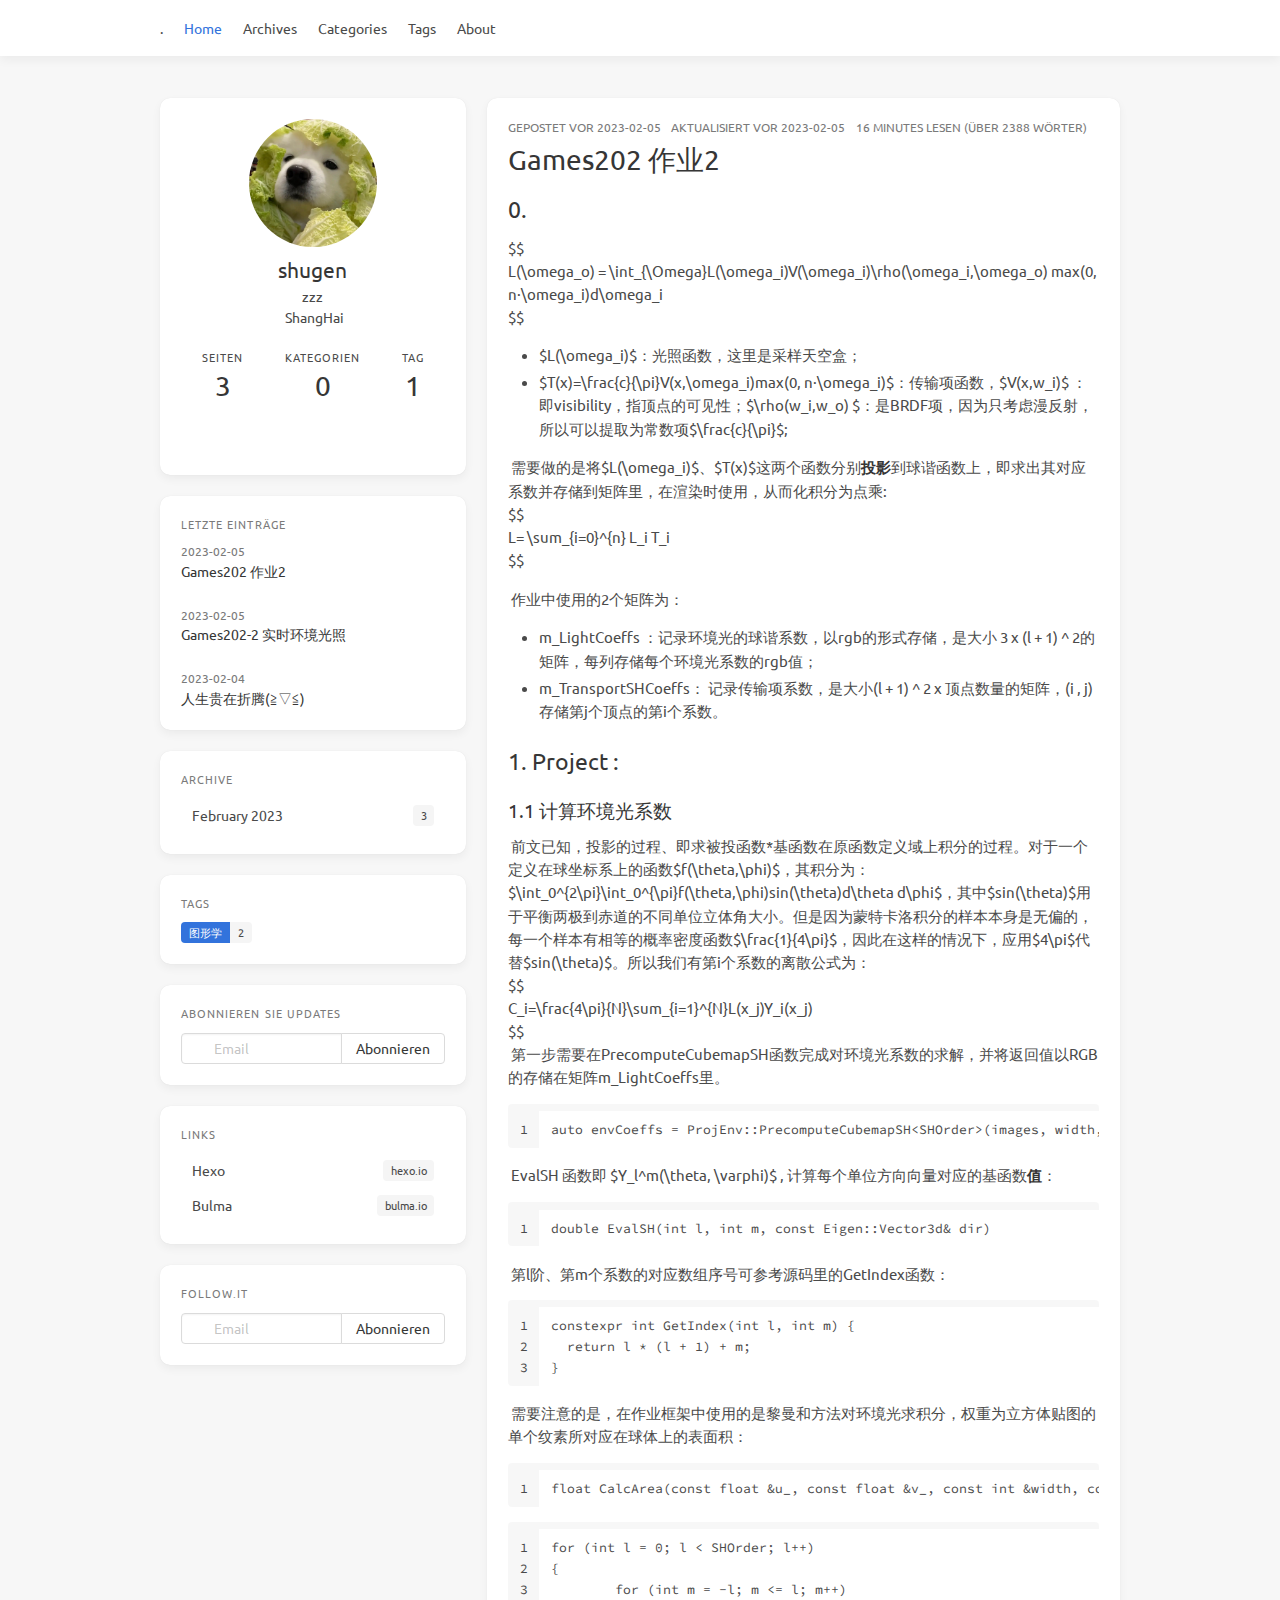
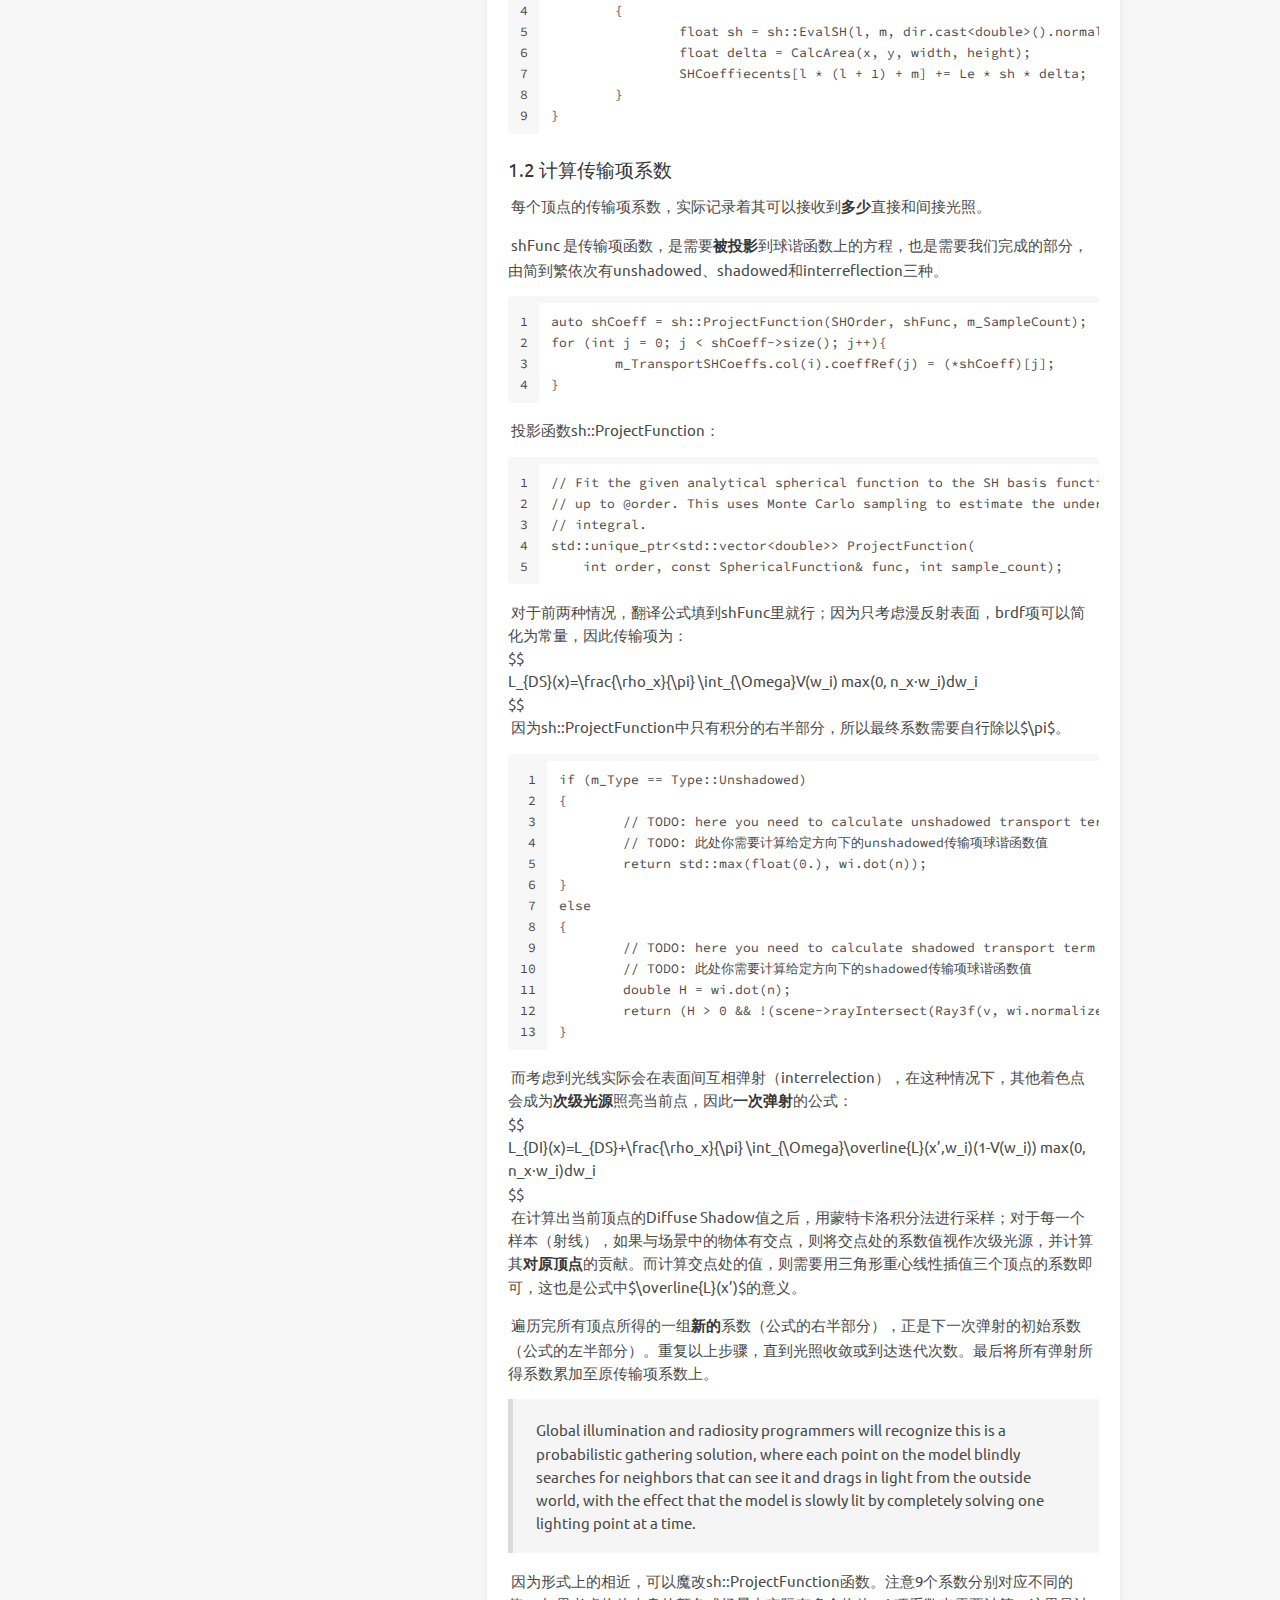
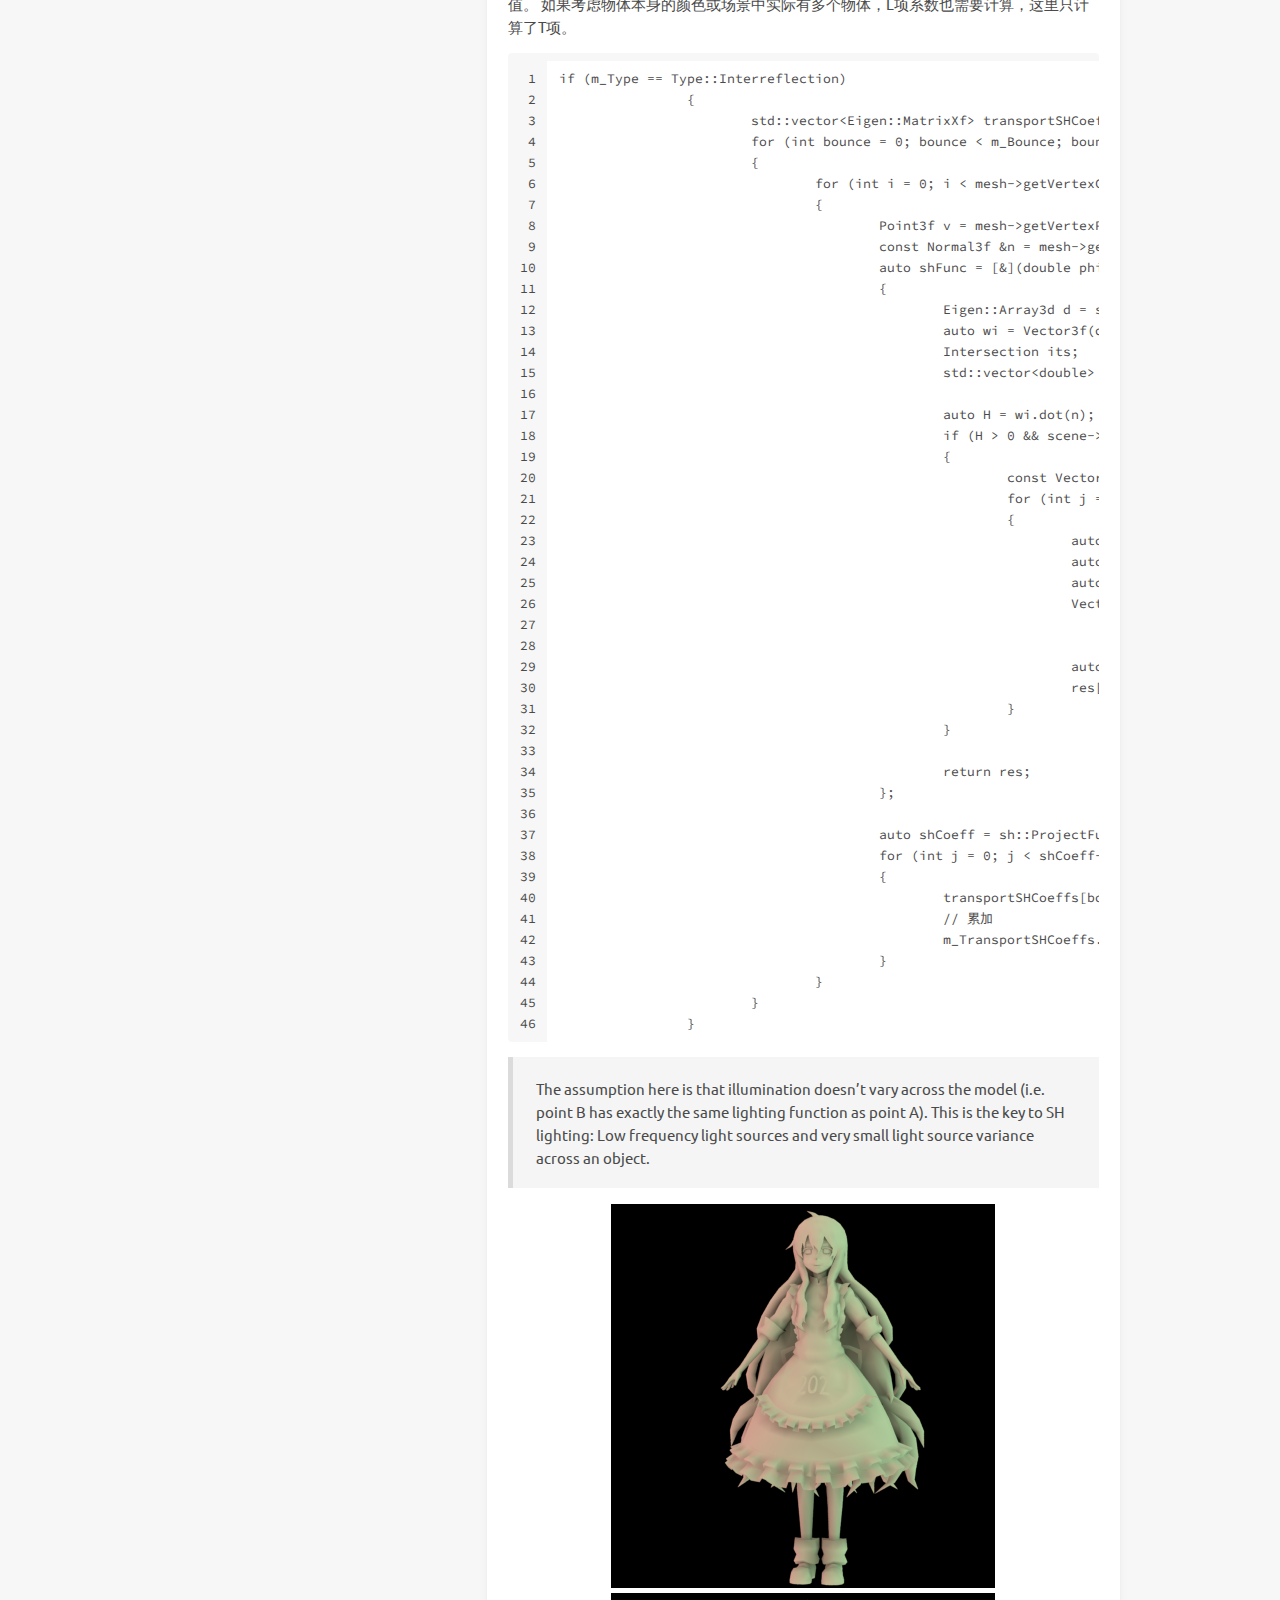
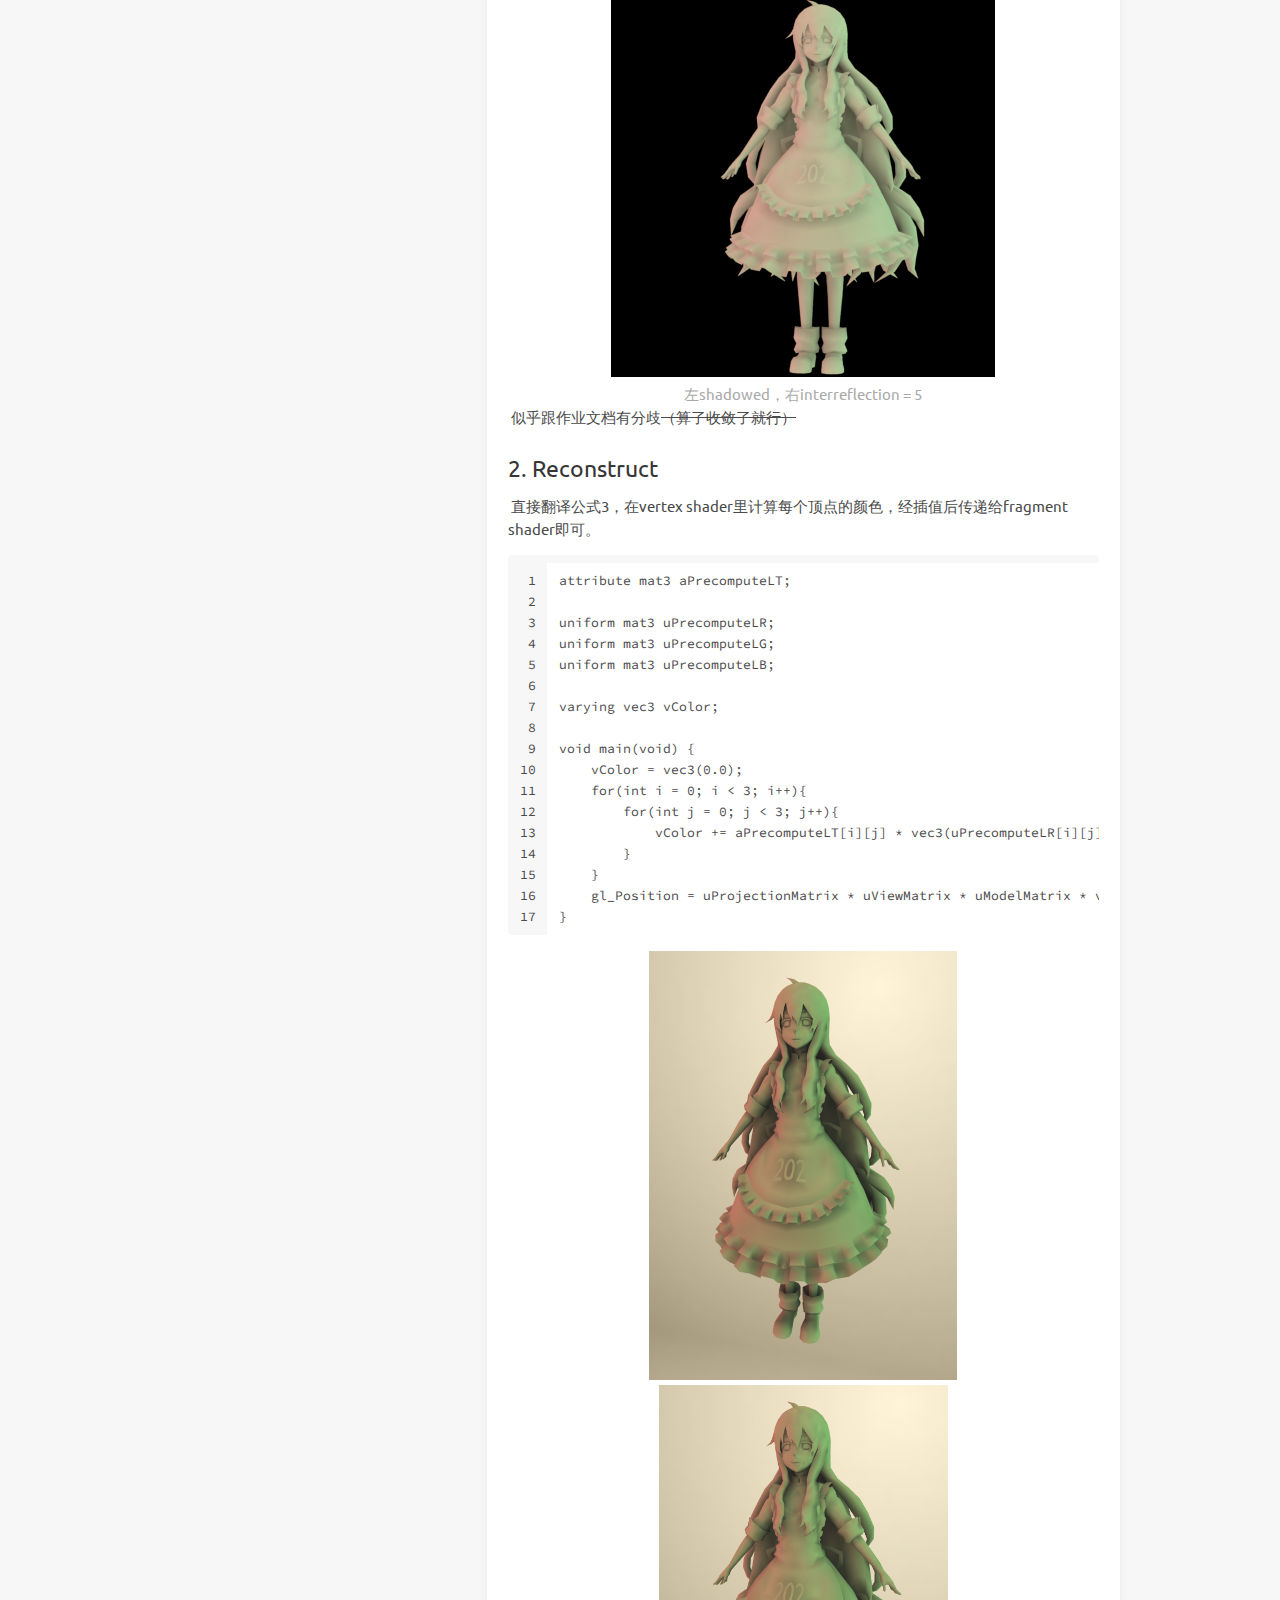
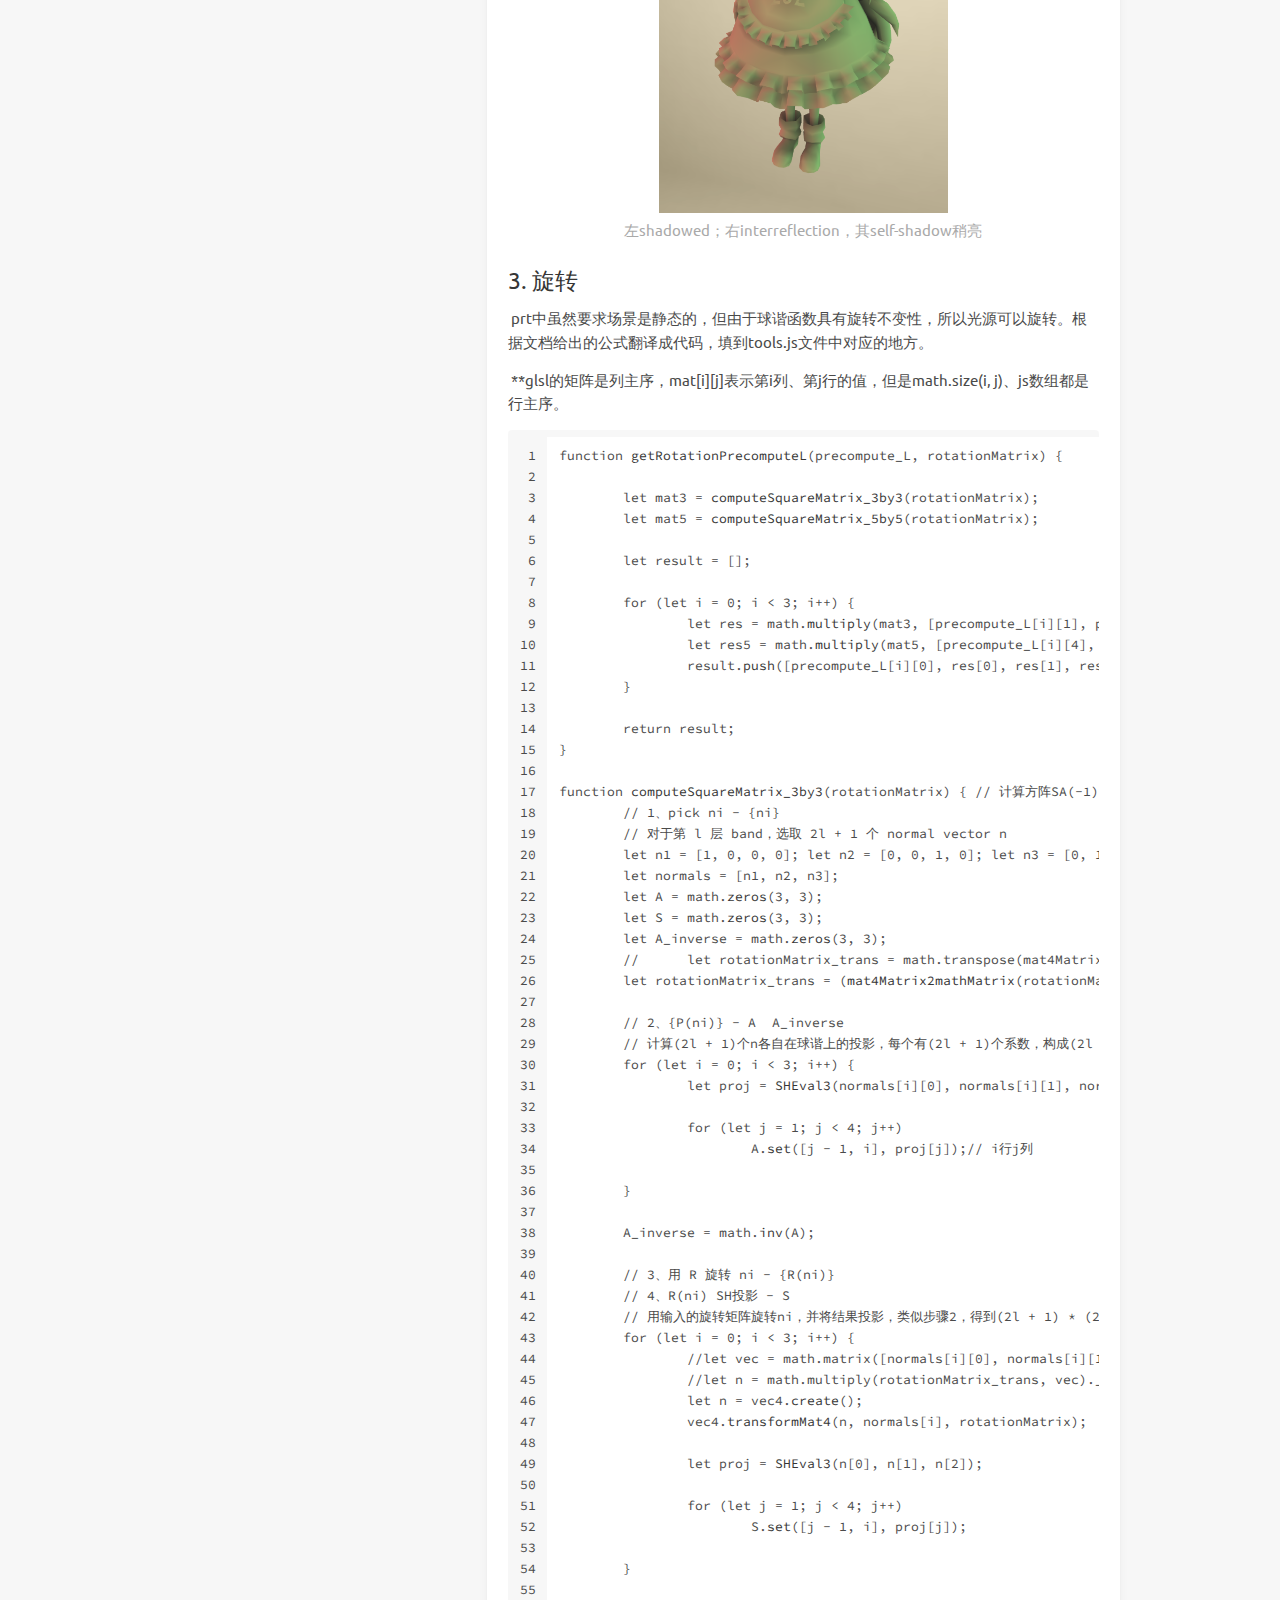
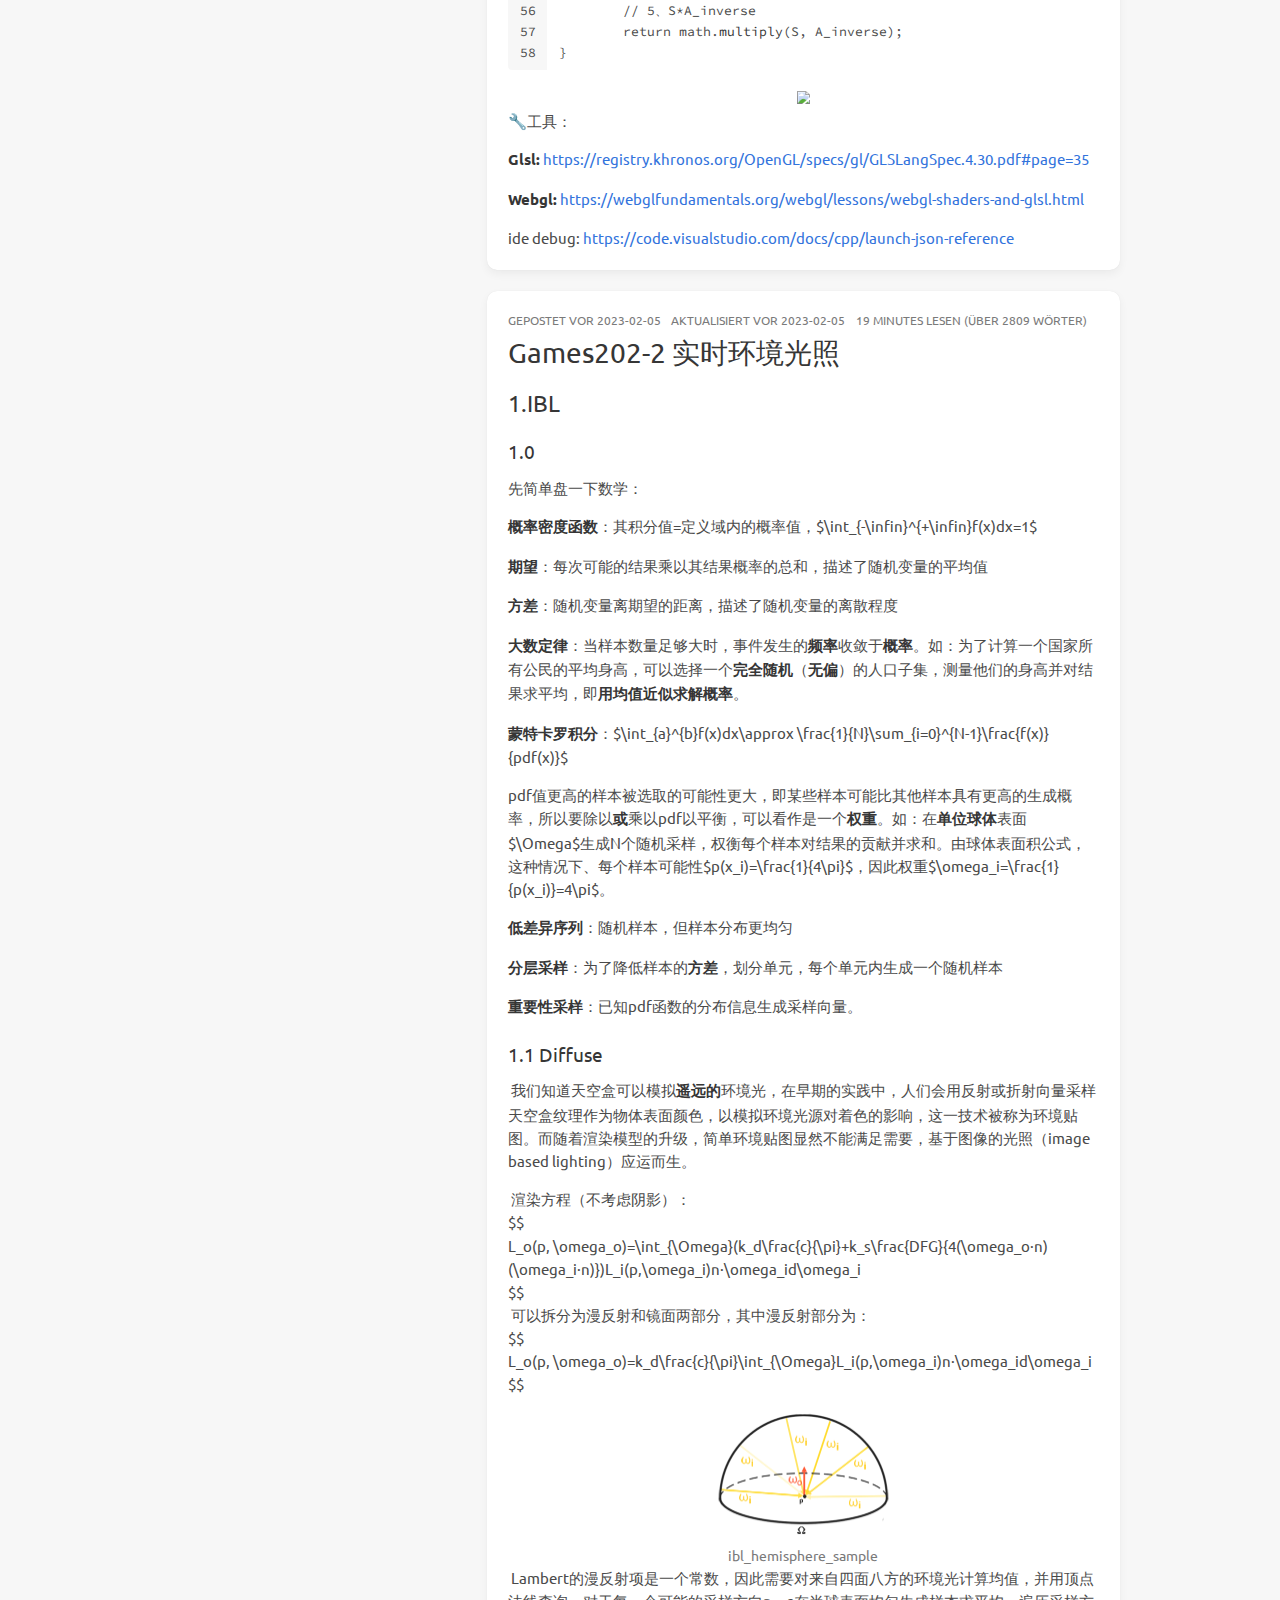
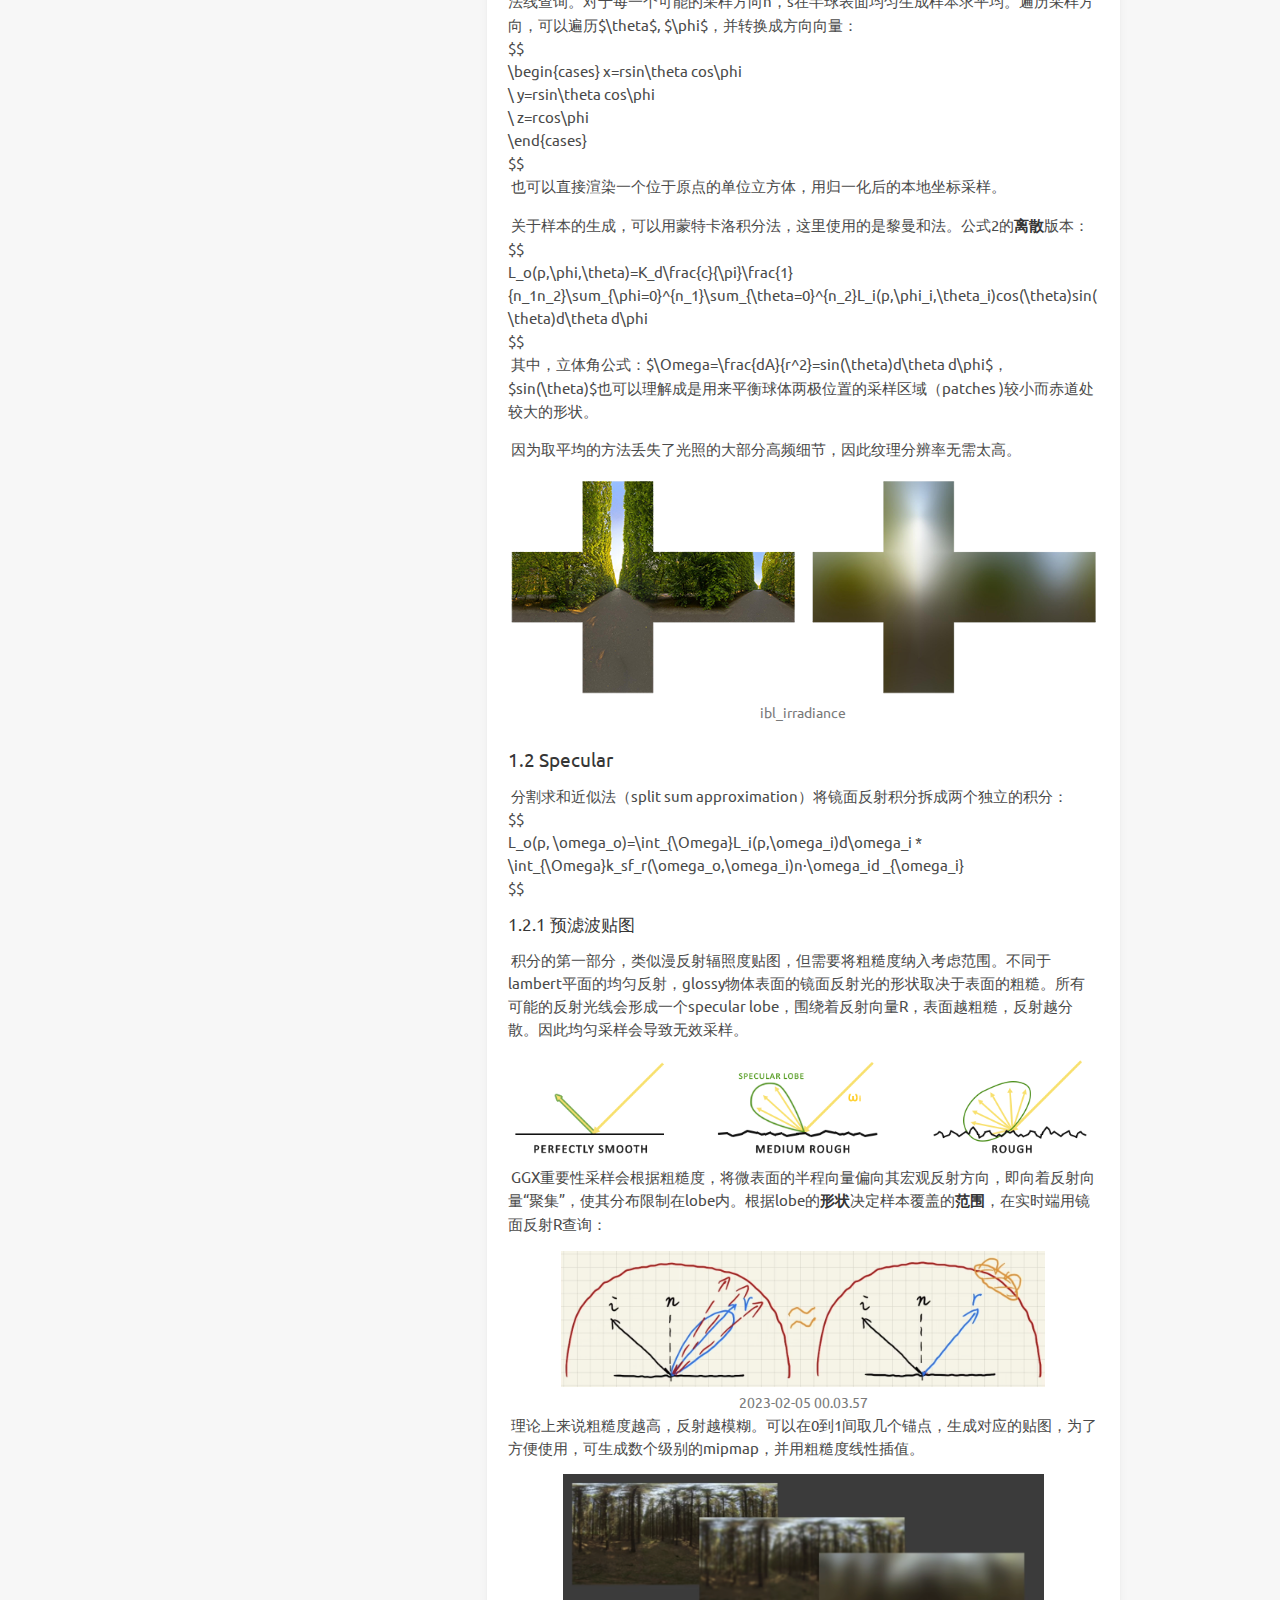
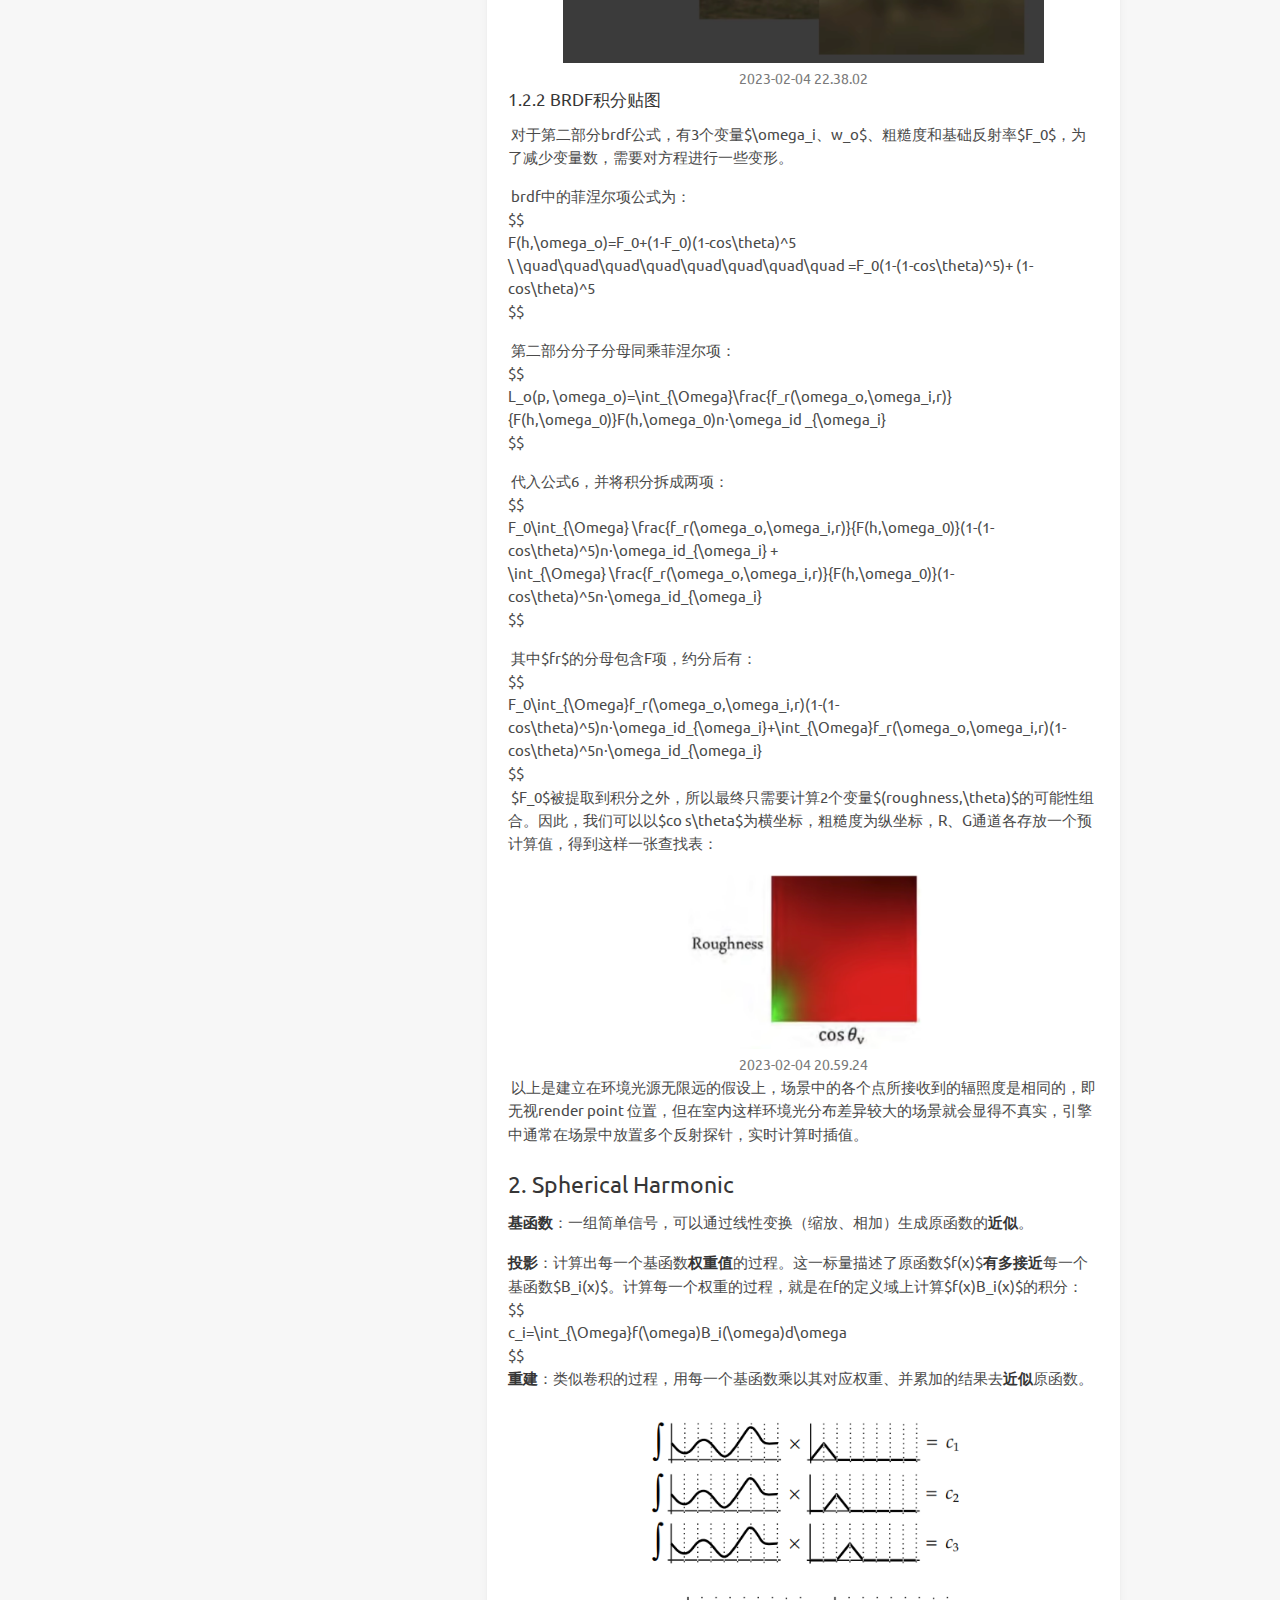
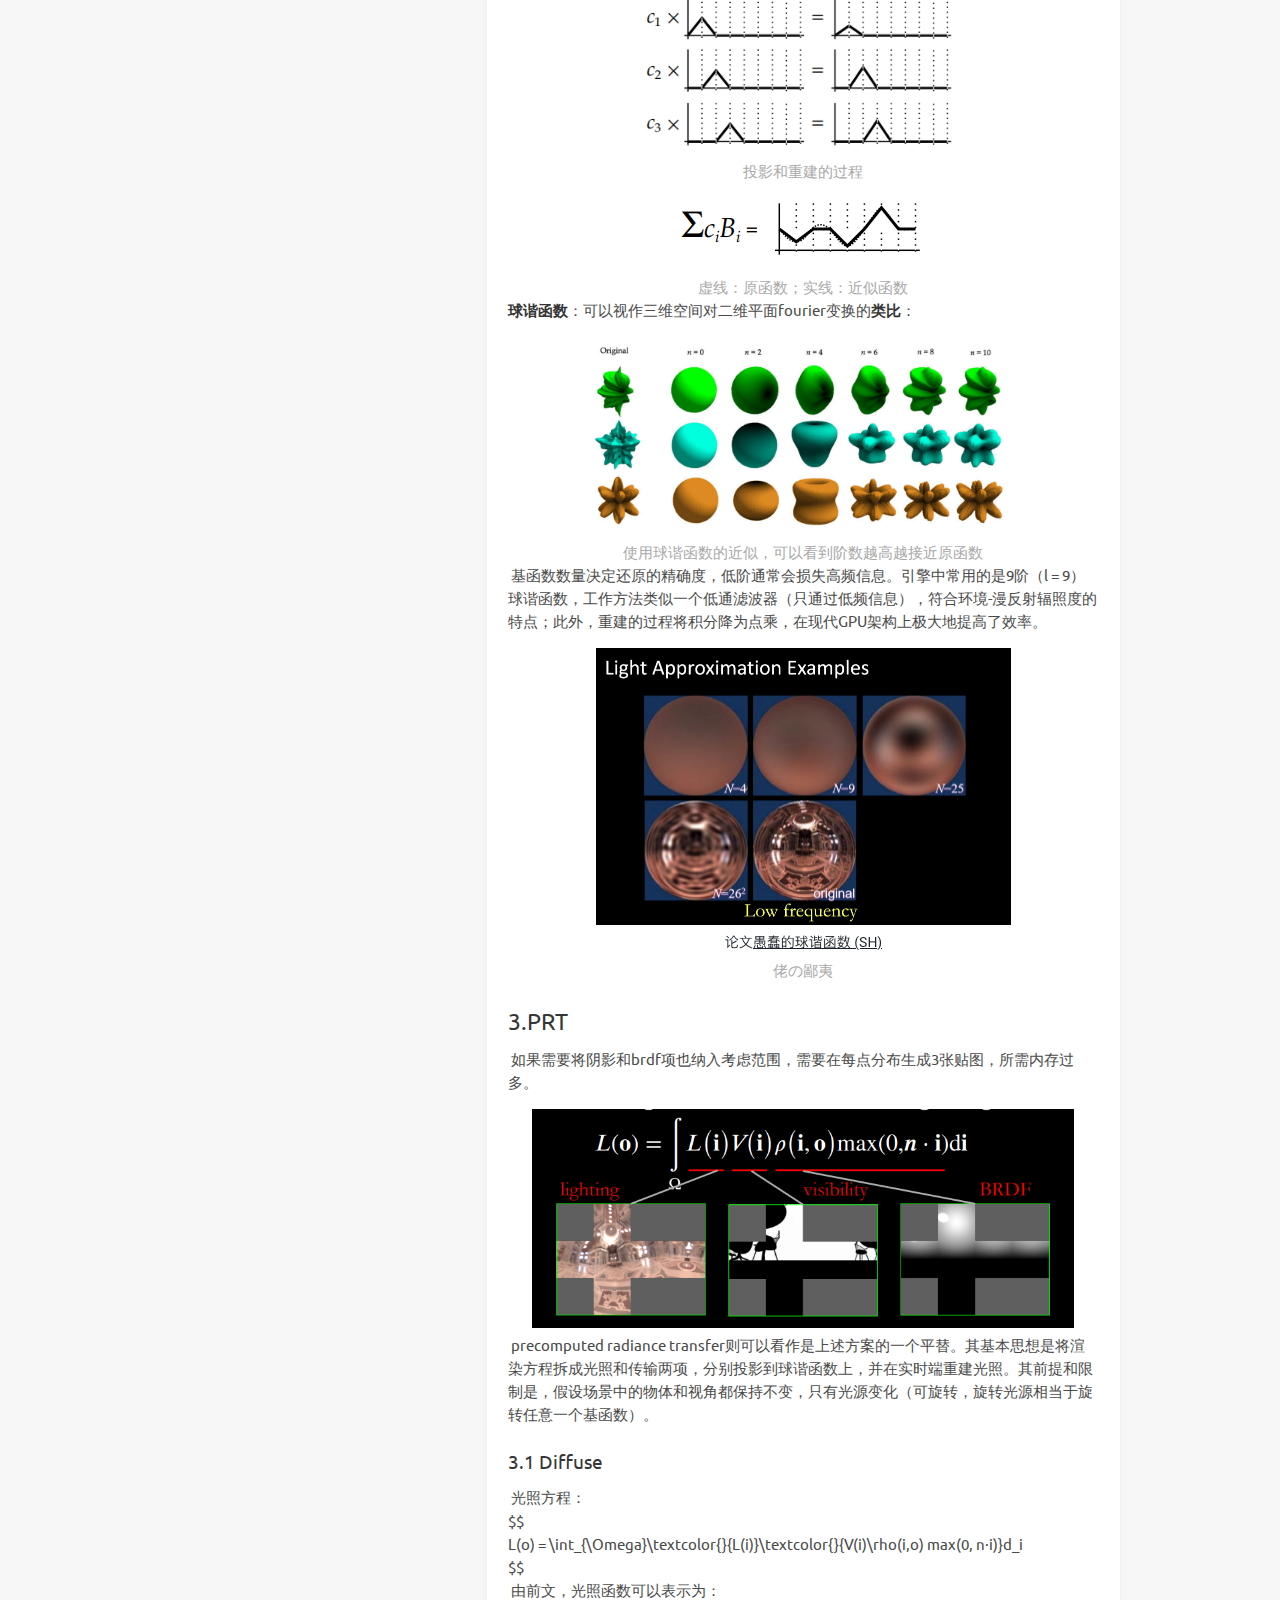
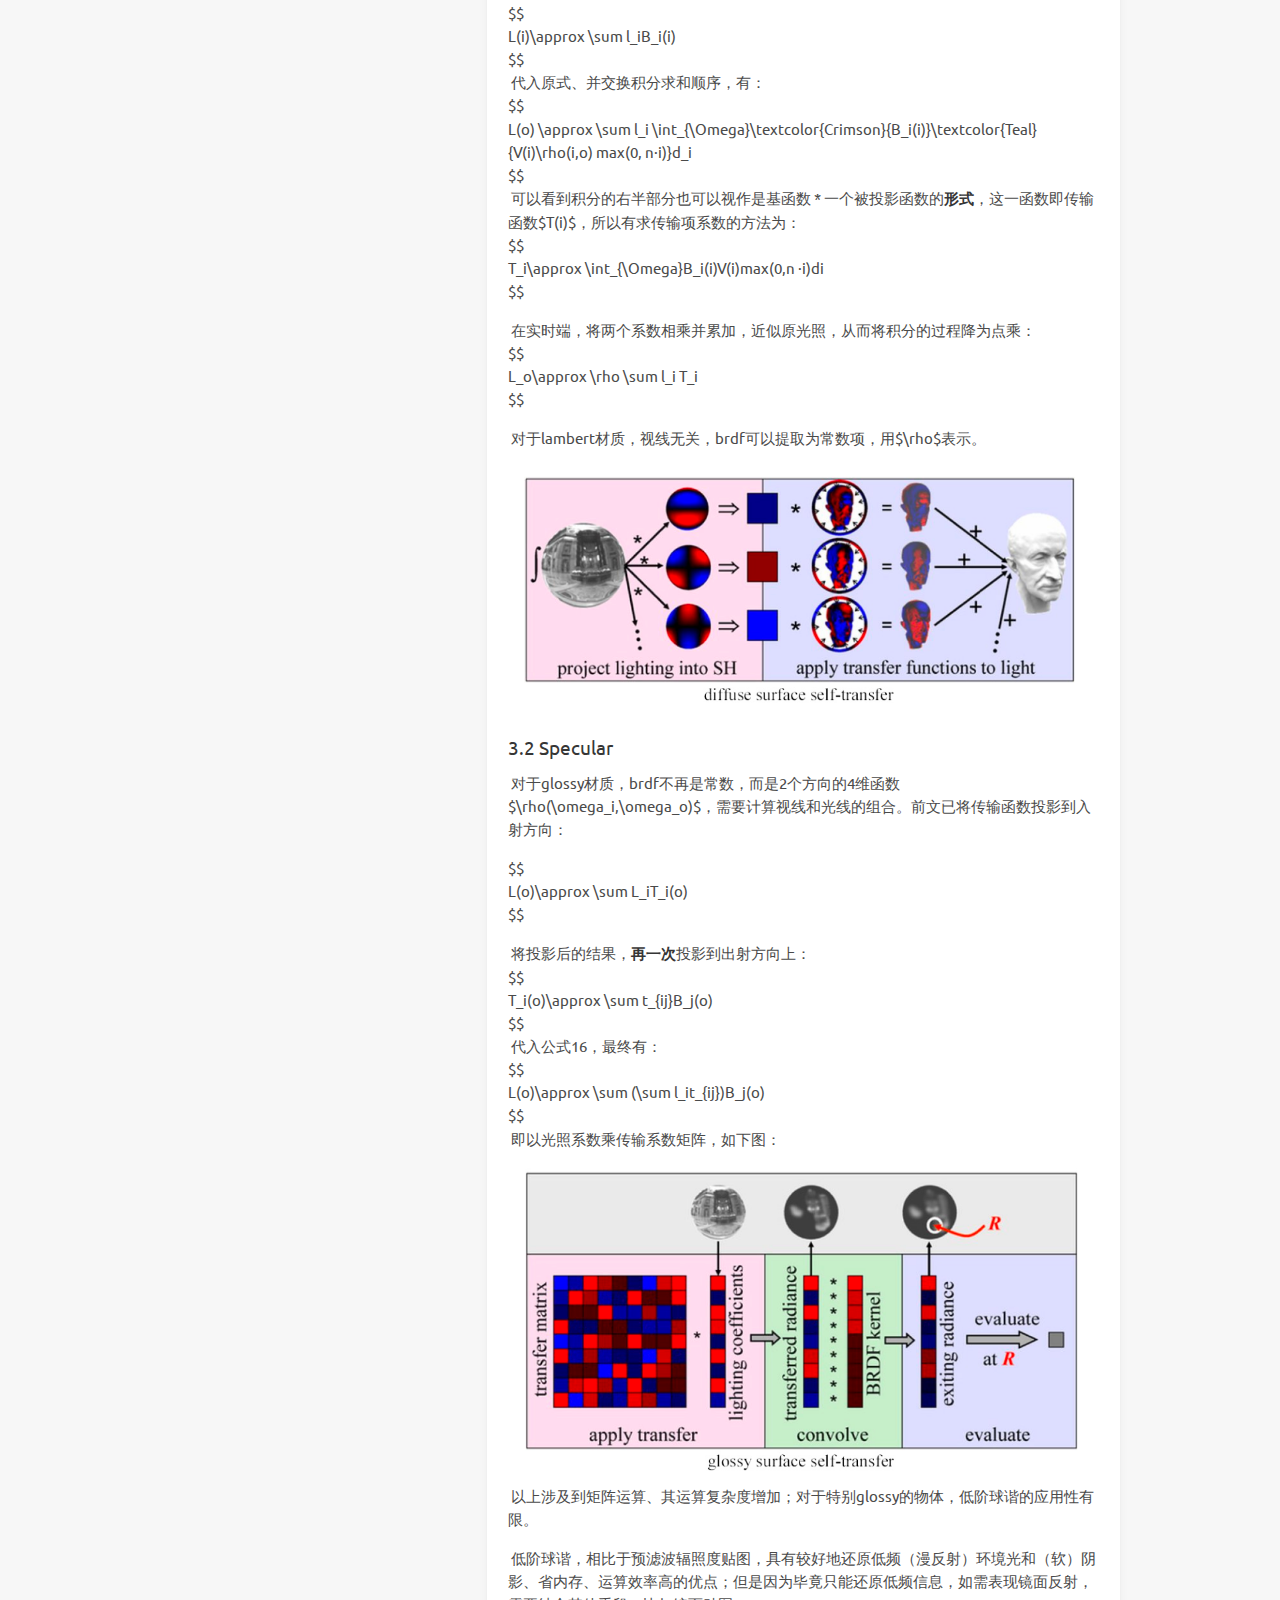
==== commit d4b122e7: "Site updated: 2023-02-07 22:17:01" ====
--- a/index.html
+++ b/index.html
@@ -1,5 +1,5 @@
 <!doctype html>
-<html lang="zn"><head><meta charset="utf-8"><meta name="viewport" content="width=device-width, initial-scale=1, maximum-scale=1"><meta><title>zzz</title><link rel="manifest" href="/manifest.json"><meta name="application-name" content="zzz"><meta name="msapplication-TileImage" content="/img/favicon.svg"><meta name="apple-mobile-web-app-capable" content="yes"><meta name="apple-mobile-web-app-title" content="zzz"><meta name="apple-mobile-web-app-status-bar-style" content="default"><meta name="description" content="zzzz"><meta property="og:type" content="blog"><meta property="og:title" content="zzz"><meta property="og:url" content="https://olirrrt.github.io/"><meta property="og:site_name" content="zzz"><meta property="og:description" content="zzzz"><meta property="og:locale" content="zn_CH"><meta property="og:image" content="https://olirrrt.github.io/img/og_image.png"><meta property="article:author" content="gen"><meta property="twitter:card" content="summary"><meta property="twitter:image:src" content="https://olirrrt.github.io/img/og_image.png"><script type="application/ld+json">{"@context":"https://schema.org","@type":"BlogPosting","mainEntityOfPage":{"@type":"WebPage","@id":"https://olirrrt.github.io"},"headline":"zzz","image":["https://olirrrt.github.io/img/og_image.png"],"author":{"@type":"Person","name":"gen"},"publisher":{"@type":"Organization","name":"zzz","logo":{"@type":"ImageObject","url":{"text":"G"}}},"description":"zzzz"}</script><link rel="icon" href="/img/favicon.svg"><link rel="stylesheet" href="https://use.fontawesome.com/releases/v6.0.0/css/all.css"><link rel="stylesheet" href="https://cdn.jsdelivr.net/npm/highlight.js@9.12.0/styles/atom-one-light.css"><link rel="stylesheet" href="https://fonts.googleapis.com/css2?family=Ubuntu:wght@400;600&amp;family=Source+Code+Pro"><link rel="stylesheet" href="/css/default.css"><style>body>.footer,body>.navbar,body>.section{opacity:0}</style><!--!--><!--!--><!--!--><!--!--><link rel="stylesheet" href="https://cdn.jsdelivr.net/npm/cookieconsent@3.1.1/build/cookieconsent.min.css"><link rel="stylesheet" href="https://cdn.jsdelivr.net/npm/lightgallery@1.10.0/dist/css/lightgallery.min.css"><link rel="stylesheet" href="https://cdn.jsdelivr.net/npm/justifiedGallery@3.8.1/dist/css/justifiedGallery.min.css"><!--!--><!--!--><!--!--><style>.pace{-webkit-pointer-events:none;pointer-events:none;-webkit-user-select:none;-moz-user-select:none;user-select:none}.pace-inactive{display:none}.pace .pace-progress{background:#3273dc;position:fixed;z-index:2000;top:0;right:100%;width:100%;height:2px}</style><script src="https://cdn.jsdelivr.net/npm/pace-js@1.2.4/pace.min.js"></script><!--!--><!--!--><!-- hexo injector head_end start --><script>
+<html lang="de"><head><meta charset="utf-8"><meta name="viewport" content="width=device-width, initial-scale=1, maximum-scale=1"><meta><title>.</title><link rel="manifest" href="/manifest.json"><meta name="application-name" content="."><meta name="msapplication-TileImage" content="images/avatar.png"><meta name="apple-mobile-web-app-capable" content="yes"><meta name="apple-mobile-web-app-title" content="."><meta name="apple-mobile-web-app-status-bar-style" content="default"><meta property="og:type" content="blog"><meta property="og:title" content="."><meta property="og:url" content="https://olirrrt.github.io/"><meta property="og:site_name" content="."><meta property="og:image" content="https://olirrrt.github.io/img/og_image.png"><meta property="article:author" content="shugen"><meta property="twitter:card" content="summary"><meta property="twitter:image:src" content="https://olirrrt.github.io/img/og_image.png"><script type="application/ld+json">{"@context":"https://schema.org","@type":"BlogPosting","mainEntityOfPage":{"@type":"WebPage","@id":"https://olirrrt.github.io"},"headline":".","image":["https://olirrrt.github.io/img/og_image.png"],"author":{"@type":"Person","name":"shugen"},"publisher":{"@type":"Organization","name":".","logo":{"@type":"ImageObject"}},"description":null}</script><link rel="icon" href="/images/avatar.png"><link rel="stylesheet" href="https://use.fontawesome.com/releases/v6.0.0/css/all.css"><link rel="stylesheet" href="https://cdn.jsdelivr.net/npm/highlight.js@9.12.0/styles/atom-one-light.css"><link rel="stylesheet" href="https://fonts.googleapis.com/css2?family=Ubuntu:wght@400;600&amp;family=Source+Code+Pro"><link rel="stylesheet" href="/css/default.css"><style>body>.footer,body>.navbar,body>.section{opacity:0}</style><!--!--><!--!--><!--!--><!--!--><link rel="stylesheet" href="https://cdn.jsdelivr.net/npm/cookieconsent@3.1.1/build/cookieconsent.min.css"><link rel="stylesheet" href="https://cdn.jsdelivr.net/npm/lightgallery@1.10.0/dist/css/lightgallery.min.css"><link rel="stylesheet" href="https://cdn.jsdelivr.net/npm/justifiedGallery@3.8.1/dist/css/justifiedGallery.min.css"><!--!--><!--!--><!--!--><style>.pace{-webkit-pointer-events:none;pointer-events:none;-webkit-user-select:none;-moz-user-select:none;user-select:none}.pace-inactive{display:none}.pace .pace-progress{background:#3273dc;position:fixed;z-index:2000;top:0;right:100%;width:100%;height:2px}</style><script src="https://cdn.jsdelivr.net/npm/pace-js@1.2.4/pace.min.js"></script><!--!--><!--!--><!-- hexo injector head_end start --><script>
   (function () {
       function switchTab() {
           if (!location.hash) {
@@ -29,7 +29,90 @@
       switchTab();
       window.addEventListener('hashchange', switchTab, false);
   })();
-  </script><!-- hexo injector head_end end --><meta name="generator" content="Hexo 6.3.0"></head><body class="is-2-column"><nav class="navbar navbar-main"><div class="container navbar-container"><div class="navbar-brand justify-content-center"><a class="navbar-item navbar-logo" href="/">G</a></div><div class="navbar-menu"><div class="navbar-start"><a class="navbar-item is-active" href="/">Home</a><a class="navbar-item" href="/archives">Archives</a><a class="navbar-item" href="/categories">Categories</a><a class="navbar-item" href="/tags">Tags</a><a class="navbar-item" href="/about">About</a></div><div class="navbar-end"><a class="navbar-item" target="_blank" rel="noopener" title="Download on GitHub" href="https://github.com/ppoffice/hexo-theme-icarus"><i class="fab fa-github"></i></a><a class="navbar-item search" title="Suche" href="javascript:;"><i class="fas fa-search"></i></a></div></div></div></nav><section class="section"><div class="container"><div class="columns"><div class="column order-2 column-main is-8-tablet is-8-desktop is-8-widescreen"><div class="card"><article class="card-content article" role="article"><div class="article-meta is-size-7 is-uppercase level is-mobile"><div class="level-left"><span class="level-item">Gepostet vor&nbsp;<time dateTime="2023-02-04T16:00:00.000Z" title="2/5/2023, 12:00:00 AM">2023-02-05</time></span><span class="level-item">Aktualisiert vor&nbsp;<time dateTime="2023-02-05T13:00:13.436Z" title="2/5/2023, 9:00:13 PM">2023-02-05</time></span><span class="level-item">19 minutes lesen (Über 2809 Wörter)</span></div></div><h1 class="title is-3 is-size-4-mobile"><a class="link-muted" href="/2023/02/05/Games202-2/">Games202-2 实时环境光照</a></h1><div class="content"><h2 id="1-IBL"><a href="#1-IBL" class="headerlink" title="1.IBL"></a>1.IBL</h2><h3 id="1-0"><a href="#1-0" class="headerlink" title="1.0"></a>1.0</h3><p>先简单盘一下数学：</p>
+  </script><!-- hexo injector head_end end --><meta name="generator" content="Hexo 6.3.0"></head><body class="is-2-column"><nav class="navbar navbar-main"><div class="container navbar-container"><div class="navbar-brand justify-content-center"><a class="navbar-item navbar-logo" href="/">.</a></div><div class="navbar-menu"><div class="navbar-start"><a class="navbar-item is-active" href="/">Home</a><a class="navbar-item" href="/archives">Archives</a><a class="navbar-item" href="/categories">Categories</a><a class="navbar-item" href="/tags">Tags</a><a class="navbar-item" href="/about">About</a></div><div class="navbar-end"><a class="navbar-item" target="_blank" rel="noopener" title="Download on GitHub" href="https://github.com/ppoffice/hexo-theme-icarus"><i class="fab fa-github"></i></a><a class="navbar-item search" title="Suche" href="javascript:;"><i class="fas fa-search"></i></a></div></div></div></nav><section class="section"><div class="container"><div class="columns"><div class="column order-2 column-main is-8-tablet is-8-desktop is-8-widescreen"><div class="card"><article class="card-content article" role="article"><div class="article-meta is-size-7 is-uppercase level is-mobile"><div class="level-left"><span class="level-item">Gepostet vor&nbsp;<time dateTime="2023-02-04T16:00:00.000Z" title="2/5/2023, 12:00:00 AM">2023-02-05</time></span><span class="level-item">Aktualisiert vor&nbsp;<time dateTime="2023-02-05T13:00:13.446Z" title="2/5/2023, 9:00:13 PM">2023-02-05</time></span><span class="level-item">16 minutes lesen (Über 2388 Wörter)</span></div></div><h1 class="title is-3 is-size-4-mobile"><a class="link-muted" href="/2023/02/05/Games202-2_hmw/">Games202 作业2</a></h1><div class="content"><h2 id="0"><a href="#0" class="headerlink" title="0."></a>0.</h2><p>$$<br>L(\omega_o) &#x3D; \int_{\Omega}L(\omega_i)V(\omega_i)\rho(\omega_i,\omega_o) max(0, n·\omega_i)d\omega_i<br>$$</p>
+<ul>
+<li><p>$L(\omega_i)$：光照函数，这里是采样天空盒；</p>
+</li>
+<li><p>$T(x)&#x3D;\frac{c}{\pi}V(x,\omega_i)max(0, n·\omega_i)$：传输项函数，$V(x,w_i)$ ：即visibility，指顶点的可见性；$\rho(w_i,w_o) $：是BRDF项，因为只考虑漫反射，所以可以提取为常数项$\frac{c}{\pi}$;</p>
+</li>
+</ul>
+<p>​		需要做的是将$L(\omega_i)$、$T(x)$这两个函数分别<strong>投影</strong>到球谐函数上，即求出其对应系数并存储到矩阵里，在渲染时使用，从而化积分为点乘:<br>$$<br>L&#x3D; \sum_{i&#x3D;0}^{n} L_i T_i<br>$$</p>
+<p>​		作业中使用的2个矩阵为：</p>
+<ul>
+<li><p>m_LightCoeffs ：记录环境光的球谐系数，以rgb的形式存储，是大小 3 x (l + 1) ^ 2的矩阵，每列存储每个环境光系数的rgb值；</p>
+</li>
+<li><p>m_TransportSHCoeffs： 记录传输项系数，是大小(l + 1) ^ 2 x 顶点数量的矩阵，(i ,  j) 存储第j个顶点的第i个系数。</p>
+</li>
+</ul>
+<h2 id="1-Project"><a href="#1-Project" class="headerlink" title="1. Project :"></a>1. Project :</h2><h3 id="1-1-计算环境光系数"><a href="#1-1-计算环境光系数" class="headerlink" title="1.1 计算环境光系数"></a>1.1 计算环境光系数</h3><p>​		前文已知，投影的过程、即求被投函数*基函数在原函数定义域上积分的过程。对于一个定义在球坐标系上的函数$f(\theta,\phi)$，其积分为：$\int_0^{2\pi}\int_0^{\pi}f(\theta,\phi)sin(\theta)d\theta d\phi$，其中$sin(\theta)$用于平衡两极到赤道的不同单位立体角大小。但是因为蒙特卡洛积分的样本本身是无偏的，每一个样本有相等的概率密度函数$\frac{1}{4\pi}$，因此在这样的情况下，应用$4\pi$代替$sin(\theta)$。所以我们有第i个系数的离散公式为：<br>$$<br>C_i&#x3D;\frac{4\pi}{N}\sum_{i&#x3D;1}^{N}L(x_j)Y_i(x_j)<br>$$<br>​		第一步需要在PrecomputeCubemapSH函数完成对环境光系数的求解，并将返回值以RGB的存储在矩阵m_LightCoeffs里。</p>
+<figure class="highlight c++"><table><tr><td class="gutter"><pre><span class="line">1</span><br></pre></td><td class="code"><pre><span class="line"><span class="keyword">auto</span> envCoeffs = ProjEnv::<span class="built_in">PrecomputeCubemapSH</span>&lt;SHOrder&gt;(images, width, height, channel);</span><br></pre></td></tr></table></figure>
+
+<p>​		EvalSH 函数即 $Y_l^m(\theta, \varphi)$ , 计算每个单位方向向量对应的基函数<strong>值</strong>：</p>
+ <figure class="highlight c++"><table><tr><td class="gutter"><pre><span class="line">1</span><br></pre></td><td class="code"><pre><span class="line"><span class="function"><span class="type">double</span> <span class="title">EvalSH</span><span class="params">(<span class="type">int</span> l, <span class="type">int</span> m, <span class="type">const</span> Eigen::Vector3d&amp; dir)</span> </span></span><br></pre></td></tr></table></figure>
+
+<p>​		第l阶、第m个系数的对应数组序号可参考源码里的GetIndex函数：</p>
+<figure class="highlight c++"><table><tr><td class="gutter"><pre><span class="line">1</span><br><span class="line">2</span><br><span class="line">3</span><br></pre></td><td class="code"><pre><span class="line"><span class="function"><span class="keyword">constexpr</span> <span class="type">int</span> <span class="title">GetIndex</span><span class="params">(<span class="type">int</span> l, <span class="type">int</span> m)</span> </span>&#123;</span><br><span class="line">  <span class="keyword">return</span> l * (l + <span class="number">1</span>) + m;</span><br><span class="line">&#125;</span><br></pre></td></tr></table></figure>
+
+<p>​		需要注意的是，在作业框架中使用的是黎曼和方法对环境光求积分，权重为立方体贴图的单个纹素所对应在球体上的表面积：</p>
+<figure class="highlight c++"><table><tr><td class="gutter"><pre><span class="line">1</span><br></pre></td><td class="code"><pre><span class="line"><span class="function"><span class="type">float</span> <span class="title">CalcArea</span><span class="params">(<span class="type">const</span> <span class="type">float</span> &amp;u_, <span class="type">const</span> <span class="type">float</span> &amp;v_, <span class="type">const</span> <span class="type">int</span> &amp;width, <span class="type">const</span> <span class="type">int</span> &amp;height)</span></span></span><br></pre></td></tr></table></figure>
+
+
+
+<figure class="highlight c++"><table><tr><td class="gutter"><pre><span class="line">1</span><br><span class="line">2</span><br><span class="line">3</span><br><span class="line">4</span><br><span class="line">5</span><br><span class="line">6</span><br><span class="line">7</span><br><span class="line">8</span><br><span class="line">9</span><br></pre></td><td class="code"><pre><span class="line"><span class="keyword">for</span> (<span class="type">int</span> l = <span class="number">0</span>; l &lt; SHOrder; l++)</span><br><span class="line">&#123;</span><br><span class="line">	<span class="keyword">for</span> (<span class="type">int</span> m = -l; m &lt;= l; m++)</span><br><span class="line">	&#123;</span><br><span class="line">		<span class="type">float</span> sh = sh::<span class="built_in">EvalSH</span>(l, m, dir.<span class="built_in">cast</span>&lt;<span class="type">double</span>&gt;().<span class="built_in">normalized</span>());</span><br><span class="line">		<span class="type">float</span> delta = <span class="built_in">CalcArea</span>(x, y, width, height);</span><br><span class="line">		SHCoeffiecents[l * (l + <span class="number">1</span>) + m] += Le * sh * delta; </span><br><span class="line">	&#125;</span><br><span class="line">&#125;</span><br></pre></td></tr></table></figure>
+
+
+
+<h3 id="1-2-计算传输项系数"><a href="#1-2-计算传输项系数" class="headerlink" title="1.2 计算传输项系数"></a>1.2 计算传输项系数</h3><p>​		每个顶点的传输项系数，实际记录着其可以接收到<strong>多少</strong>直接和间接光照。		</p>
+<p>​		shFunc 是传输项函数，是需要<strong>被投影</strong>到球谐函数上的方程，也是需要我们完成的部分，由简到繁依次有unshadowed、shadowed和interreflection三种。</p>
+<figure class="highlight c++"><table><tr><td class="gutter"><pre><span class="line">1</span><br><span class="line">2</span><br><span class="line">3</span><br><span class="line">4</span><br></pre></td><td class="code"><pre><span class="line"><span class="keyword">auto</span> shCoeff = sh::<span class="built_in">ProjectFunction</span>(SHOrder, shFunc, m_SampleCount);</span><br><span class="line"><span class="keyword">for</span> (<span class="type">int</span> j = <span class="number">0</span>; j &lt; shCoeff-&gt;<span class="built_in">size</span>(); j++)&#123;</span><br><span class="line">  	m_TransportSHCoeffs.<span class="built_in">col</span>(i).<span class="built_in">coeffRef</span>(j) = (*shCoeff)[j];</span><br><span class="line">&#125;</span><br></pre></td></tr></table></figure>
+
+<p>​		投影函数sh::ProjectFunction：</p>
+<figure class="highlight c++"><table><tr><td class="gutter"><pre><span class="line">1</span><br><span class="line">2</span><br><span class="line">3</span><br><span class="line">4</span><br><span class="line">5</span><br></pre></td><td class="code"><pre><span class="line"><span class="comment">// Fit the given analytical spherical function to the SH basis functions</span></span><br><span class="line"><span class="comment">// up to @order. This uses Monte Carlo sampling to estimate the underlying</span></span><br><span class="line"><span class="comment">// integral.</span></span><br><span class="line">std::unique_ptr&lt;std::vector&lt;<span class="type">double</span>&gt;&gt; <span class="built_in">ProjectFunction</span>(</span><br><span class="line">    <span class="type">int</span> order, <span class="type">const</span> SphericalFunction&amp; func, <span class="type">int</span> sample_count);</span><br></pre></td></tr></table></figure>
+
+<p>​		对于前两种情况，翻译公式填到shFunc里就行；因为只考虑漫反射表面，brdf项可以简化为常量，因此传输项为：<br>$$<br>L_{DS}(x)&#x3D;\frac{\rho_x}{\pi} \int_{\Omega}V(w_i) max(0, n_x·w_i)dw_i<br>$$<br>​		因为sh::ProjectFunction中只有积分的右半部分，所以最终系数需要自行除以$\pi$。</p>
+<figure class="highlight c++"><table><tr><td class="gutter"><pre><span class="line">1</span><br><span class="line">2</span><br><span class="line">3</span><br><span class="line">4</span><br><span class="line">5</span><br><span class="line">6</span><br><span class="line">7</span><br><span class="line">8</span><br><span class="line">9</span><br><span class="line">10</span><br><span class="line">11</span><br><span class="line">12</span><br><span class="line">13</span><br></pre></td><td class="code"><pre><span class="line"><span class="keyword">if</span> (m_Type == Type::Unshadowed)</span><br><span class="line">&#123;</span><br><span class="line">	<span class="comment">// <span class="doctag">TODO:</span> here you need to calculate unshadowed transport term of a given direction</span></span><br><span class="line">	<span class="comment">// <span class="doctag">TODO:</span> 此处你需要计算给定方向下的unshadowed传输项球谐函数值</span></span><br><span class="line">	<span class="keyword">return</span> std::<span class="built_in">max</span>(<span class="built_in">float</span>(<span class="number">0.</span>), wi.<span class="built_in">dot</span>(n));</span><br><span class="line">&#125;</span><br><span class="line"><span class="keyword">else</span></span><br><span class="line">&#123;</span><br><span class="line">	<span class="comment">// <span class="doctag">TODO:</span> here you need to calculate shadowed transport term of a given direction</span></span><br><span class="line">	<span class="comment">// <span class="doctag">TODO:</span> 此处你需要计算给定方向下的shadowed传输项球谐函数值</span></span><br><span class="line">	<span class="type">double</span> H = wi.<span class="built_in">dot</span>(n);</span><br><span class="line">	<span class="keyword">return</span> (H &gt; <span class="number">0</span> &amp;&amp; !(scene-&gt;<span class="built_in">rayIntersect</span>(<span class="built_in">Ray3f</span>(v, wi.<span class="built_in">normalized</span>()))))? H : <span class="number">0</span>;</span><br><span class="line">&#125;</span><br></pre></td></tr></table></figure>
+
+<p>​		而考虑到光线实际会在表面间互相弹射（interrelection），在这种情况下，其他着色点会成为<strong>次级光源</strong>照亮当前点，因此<strong>一次弹射</strong>的公式：<br>$$<br>L_{DI}(x)&#x3D;L_{DS}+\frac{\rho_x}{\pi} \int_{\Omega}\overline{L}(x’,w_i)(1-V(w_i)) max(0, n_x·w_i)dw_i<br>$$<br>​		在计算出当前顶点的Diffuse Shadow值之后，用蒙特卡洛积分法进行采样；对于每一个样本（射线），如果与场景中的物体有交点，则将交点处的系数值视作次级光源，并计算其<strong>对原顶点</strong>的贡献。而计算交点处的值，则需要用三角形重心线性插值三个顶点的系数即可，这也是公式中$\overline{L}(x’)$的意义。</p>
+<p>​		遍历完所有顶点所得的一组<strong>新的</strong>系数（公式的右半部分），正是下一次弹射的初始系数（公式的左半部分）。重复以上步骤，直到光照收敛或到达迭代次数。最后将所有弹射所得系数累加至原传输项系数上。</p>
+<blockquote>
+<p>Global illumination and radiosity programmers will recognize this is a probabilistic gathering solution, where each point on the model blindly searches for neighbors that can see it and drags in light from the outside world, with the effect that the model is slowly lit by completely solving one lighting point at a time. </p>
+</blockquote>
+<p>​		因为形式上的相近，可以魔改sh::ProjectFunction函数。注意9个系数分别对应不同的值。 如果考虑物体本身的颜色或场景中实际有多个物体，L项系数也需要计算，这里只计算了T项。</p>
+<figure class="highlight c++"><table><tr><td class="gutter"><pre><span class="line">1</span><br><span class="line">2</span><br><span class="line">3</span><br><span class="line">4</span><br><span class="line">5</span><br><span class="line">6</span><br><span class="line">7</span><br><span class="line">8</span><br><span class="line">9</span><br><span class="line">10</span><br><span class="line">11</span><br><span class="line">12</span><br><span class="line">13</span><br><span class="line">14</span><br><span class="line">15</span><br><span class="line">16</span><br><span class="line">17</span><br><span class="line">18</span><br><span class="line">19</span><br><span class="line">20</span><br><span class="line">21</span><br><span class="line">22</span><br><span class="line">23</span><br><span class="line">24</span><br><span class="line">25</span><br><span class="line">26</span><br><span class="line">27</span><br><span class="line">28</span><br><span class="line">29</span><br><span class="line">30</span><br><span class="line">31</span><br><span class="line">32</span><br><span class="line">33</span><br><span class="line">34</span><br><span class="line">35</span><br><span class="line">36</span><br><span class="line">37</span><br><span class="line">38</span><br><span class="line">39</span><br><span class="line">40</span><br><span class="line">41</span><br><span class="line">42</span><br><span class="line">43</span><br><span class="line">44</span><br><span class="line">45</span><br><span class="line">46</span><br></pre></td><td class="code"><pre><span class="line"><span class="keyword">if</span> (m_Type == Type::Interreflection)</span><br><span class="line">		&#123;</span><br><span class="line">			<span class="function">std::vector&lt;Eigen::MatrixXf&gt; <span class="title">transportSHCoeffs</span><span class="params">(m_Bounce, Eigen::MatrixXf(SHCoeffLength, mesh-&gt;getVertexCount()))</span></span>;</span><br><span class="line">			<span class="keyword">for</span> (<span class="type">int</span> bounce = <span class="number">0</span>; bounce &lt; m_Bounce; bounce++)</span><br><span class="line">			&#123;</span><br><span class="line">				<span class="keyword">for</span> (<span class="type">int</span> i = <span class="number">0</span>; i &lt; mesh-&gt;<span class="built_in">getVertexCount</span>(); i++)</span><br><span class="line">				&#123;</span><br><span class="line">					Point3f v = mesh-&gt;<span class="built_in">getVertexPositions</span>().<span class="built_in">col</span>(i);</span><br><span class="line">					<span class="type">const</span> Normal3f &amp;n = mesh-&gt;<span class="built_in">getVertexNormals</span>().<span class="built_in">col</span>(i);</span><br><span class="line">					<span class="keyword">auto</span> shFunc = [&amp;](<span class="type">double</span> phi, <span class="type">double</span> theta) -&gt; std::vector&lt;<span class="type">double</span>&gt;</span><br><span class="line">					&#123;</span><br><span class="line">						Eigen::Array3d d = sh::<span class="built_in">ToVector</span>(phi, theta);</span><br><span class="line">						<span class="keyword">auto</span> wi = <span class="built_in">Vector3f</span>(d.<span class="built_in">x</span>(), d.<span class="built_in">y</span>(), d.<span class="built_in">z</span>()).<span class="built_in">normalized</span>();</span><br><span class="line">						Intersection its;</span><br><span class="line">						<span class="function">std::vector&lt;<span class="type">double</span>&gt; <span class="title">res</span><span class="params">(SHCoeffLength, <span class="number">0</span>)</span></span>;</span><br><span class="line"></span><br><span class="line">						<span class="keyword">auto</span> H = wi.<span class="built_in">dot</span>(n);</span><br><span class="line">						<span class="keyword">if</span> (H &gt; <span class="number">0</span> &amp;&amp; scene-&gt;<span class="built_in">rayIntersect</span>(<span class="built_in">Ray3f</span>(v, wi), its))</span><br><span class="line">						&#123;</span><br><span class="line">							<span class="type">const</span> Vector3f &amp;bary = its.bary;</span><br><span class="line">							<span class="keyword">for</span> (<span class="type">int</span> j = <span class="number">0</span>; j &lt; SHCoeffLength; j++)</span><br><span class="line">							&#123;</span><br><span class="line">								<span class="keyword">auto</span> its_x = its.tri_index.<span class="built_in">x</span>();</span><br><span class="line">								<span class="keyword">auto</span> its_y = its.tri_index.<span class="built_in">y</span>();</span><br><span class="line">								<span class="keyword">auto</span> its_z = its.tri_index.<span class="built_in">z</span>();</span><br><span class="line">								Vector3f sh = (bounce &gt; <span class="number">0</span>) ? <span class="built_in">Vector3f</span>(transportSHCoeffs[bounce - <span class="number">1</span>].<span class="built_in">col</span>(its_x).<span class="built_in">coeffRef</span>(j), transportSHCoeffs[bounce - <span class="number">1</span>].<span class="built_in">col</span>(its_y).<span class="built_in">coeffRef</span>(j), transportSHCoeffs[bounce - <span class="number">1</span>].<span class="built_in">col</span>(its_z).<span class="built_in">coeffRef</span>(j))</span><br><span class="line">														   : <span class="built_in">Vector3f</span>(m_TransportSHCoeffs.<span class="built_in">col</span>(its_x).<span class="built_in">coeffRef</span>(j), m_TransportSHCoeffs.<span class="built_in">col</span>(its_y).<span class="built_in">coeffRef</span>(j), m_TransportSHCoeffs.<span class="built_in">col</span>(its_z).<span class="built_in">coeffRef</span>(j));</span><br><span class="line"></span><br><span class="line">								<span class="keyword">auto</span> indirectSH = bary.<span class="built_in">dot</span>(sh);</span><br><span class="line">								res[j] = indirectSH * H;</span><br><span class="line">							&#125;</span><br><span class="line">						&#125;</span><br><span class="line"></span><br><span class="line">						<span class="keyword">return</span> res;</span><br><span class="line">					&#125;;</span><br><span class="line"></span><br><span class="line">					<span class="keyword">auto</span> shCoeff = sh::<span class="built_in">ProjectFunctionCustom</span>(SHOrder, shFunc, m_SampleCount);</span><br><span class="line">					<span class="keyword">for</span> (<span class="type">int</span> j = <span class="number">0</span>; j &lt; shCoeff-&gt;<span class="built_in">size</span>(); j++)</span><br><span class="line">					&#123;</span><br><span class="line">						transportSHCoeffs[bounce].<span class="built_in">col</span>(i).<span class="built_in">coeffRef</span>(j) = (*shCoeff)[j] / M_PI;</span><br><span class="line">						<span class="comment">// 累加</span></span><br><span class="line">						m_TransportSHCoeffs.<span class="built_in">col</span>(i).<span class="built_in">coeffRef</span>(j) += transportSHCoeffs[bounce].<span class="built_in">col</span>(i).<span class="built_in">coeffRef</span>(j);</span><br><span class="line">					&#125;</span><br><span class="line">				&#125;</span><br><span class="line">			&#125;</span><br><span class="line">		&#125;</span><br></pre></td></tr></table></figure>
+
+<blockquote>
+<p>The assumption here is that illumination doesn’t vary across the model (i.e. point B has exactly the same lighting function as point A). This is the key to SH lighting: Low frequency light sources and very small light source variance across an object. </p>
+</blockquote>
+<center ><img src="/2023/02/05/Games202-2_hmw/assets/Games202-2_hmw.assets/shadowed.png"  style="zoom:50%;" /> <img src="/2023/02/05/Games202-2_hmw/assets/Games202-2_hmw.assets/inter5.png" style="zoom:50%;" /><p style="color:#A9A9A9;">
+  左shadowed，右interreflection = 5
+  </p></center>
+
+<p>​		似乎跟作业文档有分歧<del>（算了收敛了就行）</del></p>
+<h2 id="2-Reconstruct"><a href="#2-Reconstruct" class="headerlink" title="2. Reconstruct"></a>2. Reconstruct</h2><p>​		直接翻译公式3，在vertex shader里计算每个顶点的颜色，经插值后传递给fragment shader即可。</p>
+<figure class="highlight glsl"><table><tr><td class="gutter"><pre><span class="line">1</span><br><span class="line">2</span><br><span class="line">3</span><br><span class="line">4</span><br><span class="line">5</span><br><span class="line">6</span><br><span class="line">7</span><br><span class="line">8</span><br><span class="line">9</span><br><span class="line">10</span><br><span class="line">11</span><br><span class="line">12</span><br><span class="line">13</span><br><span class="line">14</span><br><span class="line">15</span><br><span class="line">16</span><br><span class="line">17</span><br></pre></td><td class="code"><pre><span class="line"><span class="keyword">attribute</span> <span class="type">mat3</span> aPrecomputeLT;</span><br><span class="line"></span><br><span class="line"><span class="keyword">uniform</span> <span class="type">mat3</span> uPrecomputeLR;</span><br><span class="line"><span class="keyword">uniform</span> <span class="type">mat3</span> uPrecomputeLG;</span><br><span class="line"><span class="keyword">uniform</span> <span class="type">mat3</span> uPrecomputeLB;</span><br><span class="line"></span><br><span class="line"><span class="keyword">varying</span> <span class="type">vec3</span> vColor;</span><br><span class="line"></span><br><span class="line"><span class="type">void</span> main(<span class="type">void</span>) &#123;</span><br><span class="line">    vColor = <span class="type">vec3</span>(<span class="number">0.0</span>);</span><br><span class="line">    <span class="keyword">for</span>(<span class="type">int</span> i = <span class="number">0</span>; i &lt; <span class="number">3</span>; i++)&#123;</span><br><span class="line">        <span class="keyword">for</span>(<span class="type">int</span> j = <span class="number">0</span>; j &lt; <span class="number">3</span>; j++)&#123;</span><br><span class="line">            vColor += aPrecomputeLT[i][j] * <span class="type">vec3</span>(uPrecomputeLR[i][j], uPrecomputeLG[i][j], uPrecomputeLB[i][j]);</span><br><span class="line">        &#125;</span><br><span class="line">    &#125;</span><br><span class="line">    <span class="built_in">gl_Position</span> = uProjectionMatrix * uViewMatrix * uModelMatrix * <span class="type">vec4</span>(aVertexPosition, <span class="number">1.0</span>);</span><br><span class="line">&#125;</span><br></pre></td></tr></table></figure>
+
+
+
+<center ><img src="/2023/02/05/Games202-2_hmw/assets/Games202-2_hmw.assets/prt-sh.png"  style="zoom:50%;" /><img src="/2023/02/05/Games202-2_hmw/assets/Games202-2_hmw.assets/prt-in.png" style="zoom:53.5%;" /><p style="color:#A9A9A9;">
+  左shadowed；右interreflection，其self-shadow稍亮
+  </p></center>
+
+
+<h2 id="3-旋转"><a href="#3-旋转" class="headerlink" title="3. 旋转"></a>3. 旋转</h2><p>​		prt中虽然要求场景是静态的，但由于球谐函数具有旋转不变性，所以光源可以旋转。根据文档给出的公式翻译成代码，填到tools.js文件中对应的地方。</p>
+<p>​		**glsl的矩阵是列主序，mat[i][j]表示第i列、第j行的值，但是math.size(i, j)、js数组都是行主序。</p>
+<figure class="highlight js"><table><tr><td class="gutter"><pre><span class="line">1</span><br><span class="line">2</span><br><span class="line">3</span><br><span class="line">4</span><br><span class="line">5</span><br><span class="line">6</span><br><span class="line">7</span><br><span class="line">8</span><br><span class="line">9</span><br><span class="line">10</span><br><span class="line">11</span><br><span class="line">12</span><br><span class="line">13</span><br><span class="line">14</span><br><span class="line">15</span><br><span class="line">16</span><br><span class="line">17</span><br><span class="line">18</span><br><span class="line">19</span><br><span class="line">20</span><br><span class="line">21</span><br><span class="line">22</span><br><span class="line">23</span><br><span class="line">24</span><br><span class="line">25</span><br><span class="line">26</span><br><span class="line">27</span><br><span class="line">28</span><br><span class="line">29</span><br><span class="line">30</span><br><span class="line">31</span><br><span class="line">32</span><br><span class="line">33</span><br><span class="line">34</span><br><span class="line">35</span><br><span class="line">36</span><br><span class="line">37</span><br><span class="line">38</span><br><span class="line">39</span><br><span class="line">40</span><br><span class="line">41</span><br><span class="line">42</span><br><span class="line">43</span><br><span class="line">44</span><br><span class="line">45</span><br><span class="line">46</span><br><span class="line">47</span><br><span class="line">48</span><br><span class="line">49</span><br><span class="line">50</span><br><span class="line">51</span><br><span class="line">52</span><br><span class="line">53</span><br><span class="line">54</span><br><span class="line">55</span><br><span class="line">56</span><br><span class="line">57</span><br><span class="line">58</span><br></pre></td><td class="code"><pre><span class="line"><span class="keyword">function</span> <span class="title function_">getRotationPrecomputeL</span>(<span class="params">precompute_L, rotationMatrix</span>) &#123;</span><br><span class="line"></span><br><span class="line">	<span class="keyword">let</span> mat3 = <span class="title function_">computeSquareMatrix_3by3</span>(rotationMatrix);</span><br><span class="line">	<span class="keyword">let</span> mat5 = <span class="title function_">computeSquareMatrix_5by5</span>(rotationMatrix);</span><br><span class="line"></span><br><span class="line">	<span class="keyword">let</span> result = [];</span><br><span class="line"></span><br><span class="line">	<span class="keyword">for</span> (<span class="keyword">let</span> i = <span class="number">0</span>; i &lt; <span class="number">3</span>; i++) &#123;</span><br><span class="line">		<span class="keyword">let</span> res = math.<span class="title function_">multiply</span>(mat3, [precompute_L[i][<span class="number">1</span>], precompute_L[i][<span class="number">2</span>], precompute_L[i][<span class="number">3</span>]]).<span class="property">_data</span>;</span><br><span class="line">		<span class="keyword">let</span> res5 = math.<span class="title function_">multiply</span>(mat5, [precompute_L[i][<span class="number">4</span>], precompute_L[i][<span class="number">5</span>], precompute_L[i][<span class="number">6</span>], precompute_L[i][<span class="number">6</span>], precompute_L[i][<span class="number">8</span>]]).<span class="property">_data</span>;</span><br><span class="line">		result.<span class="title function_">push</span>([precompute_L[i][<span class="number">0</span>], res[<span class="number">0</span>], res[<span class="number">1</span>], res[<span class="number">2</span>], res5[<span class="number">0</span>], res5[<span class="number">1</span>], res5[<span class="number">2</span>], res5[<span class="number">3</span>], res5[<span class="number">4</span>]]);</span><br><span class="line">	&#125;</span><br><span class="line"></span><br><span class="line">	<span class="keyword">return</span> result;</span><br><span class="line">&#125;</span><br><span class="line"></span><br><span class="line"><span class="keyword">function</span> <span class="title function_">computeSquareMatrix_3by3</span>(<span class="params">rotationMatrix</span>) &#123; <span class="comment">// 计算方阵SA(-1) 3*3 </span></span><br><span class="line">	<span class="comment">// 1、pick ni - &#123;ni&#125;</span></span><br><span class="line">	<span class="comment">// 对于第 l 层 band，选取 2l + 1 个 normal vector n</span></span><br><span class="line">	<span class="keyword">let</span> n1 = [<span class="number">1</span>, <span class="number">0</span>, <span class="number">0</span>, <span class="number">0</span>]; <span class="keyword">let</span> n2 = [<span class="number">0</span>, <span class="number">0</span>, <span class="number">1</span>, <span class="number">0</span>]; <span class="keyword">let</span> n3 = [<span class="number">0</span>, <span class="number">1</span>, <span class="number">0</span>, <span class="number">0</span>];</span><br><span class="line">	<span class="keyword">let</span> normals = [n1, n2, n3];</span><br><span class="line">	<span class="keyword">let</span> A = math.<span class="title function_">zeros</span>(<span class="number">3</span>, <span class="number">3</span>);</span><br><span class="line">	<span class="keyword">let</span> S = math.<span class="title function_">zeros</span>(<span class="number">3</span>, <span class="number">3</span>);</span><br><span class="line">	<span class="keyword">let</span> A_inverse = math.<span class="title function_">zeros</span>(<span class="number">3</span>, <span class="number">3</span>);</span><br><span class="line">	<span class="comment">//	let rotationMatrix_trans = math.transpose(mat4Matrix2mathMatrix(rotationMatrix)); // 数列转换为math.mat</span></span><br><span class="line">	<span class="keyword">let</span> rotationMatrix_trans = (<span class="title function_">mat4Matrix2mathMatrix</span>(rotationMatrix)); <span class="comment">// 数列转换为math.mat</span></span><br><span class="line"></span><br><span class="line">	<span class="comment">// 2、&#123;P(ni)&#125; - A  A_inverse</span></span><br><span class="line">	<span class="comment">// 计算(2l + 1)个n各自在球谐上的投影，每个有(2l + 1)个系数，构成(2l + 1) * (2l + 1)的矩阵A，并求其逆矩阵</span></span><br><span class="line">	<span class="keyword">for</span> (<span class="keyword">let</span> i = <span class="number">0</span>; i &lt; <span class="number">3</span>; i++) &#123;</span><br><span class="line">		<span class="keyword">let</span> proj = <span class="title class_">SHEval3</span>(normals[i][<span class="number">0</span>], normals[i][<span class="number">1</span>], normals[i][<span class="number">2</span>]);</span><br><span class="line"></span><br><span class="line">		<span class="keyword">for</span> (<span class="keyword">let</span> j = <span class="number">1</span>; j &lt; <span class="number">4</span>; j++)</span><br><span class="line">			A.<span class="title function_">set</span>([j - <span class="number">1</span>, i], proj[j]);<span class="comment">// i行j列</span></span><br><span class="line"></span><br><span class="line">	&#125;</span><br><span class="line"></span><br><span class="line">	A_inverse = math.<span class="title function_">inv</span>(A);</span><br><span class="line"></span><br><span class="line">	<span class="comment">// 3、用 R 旋转 ni - &#123;R(ni)&#125;</span></span><br><span class="line">	<span class="comment">// 4、R(ni) SH投影 - S</span></span><br><span class="line">	<span class="comment">// 用输入的旋转矩阵旋转ni，并将结果投影，类似步骤2，得到(2l + 1) * (2l + 1)的矩阵S</span></span><br><span class="line">	<span class="keyword">for</span> (<span class="keyword">let</span> i = <span class="number">0</span>; i &lt; <span class="number">3</span>; i++) &#123;</span><br><span class="line">		<span class="comment">//let vec = math.matrix([normals[i][0], normals[i][1], normals[i][2], 0]); // col vector  </span></span><br><span class="line">		<span class="comment">//let n = math.multiply(rotationMatrix_trans, vec)._data;// (4 * 4) * (4 * 1) 第一个列数等于第二个行数</span></span><br><span class="line">		<span class="keyword">let</span> n = vec4.<span class="title function_">create</span>();</span><br><span class="line">		vec4.<span class="title function_">transformMat4</span>(n, normals[i], rotationMatrix);</span><br><span class="line"></span><br><span class="line">		<span class="keyword">let</span> proj = <span class="title class_">SHEval3</span>(n[<span class="number">0</span>], n[<span class="number">1</span>], n[<span class="number">2</span>]);</span><br><span class="line"></span><br><span class="line">		<span class="keyword">for</span> (<span class="keyword">let</span> j = <span class="number">1</span>; j &lt; <span class="number">4</span>; j++)</span><br><span class="line">			S.<span class="title function_">set</span>([j - <span class="number">1</span>, i], proj[j]);</span><br><span class="line"></span><br><span class="line">	&#125;</span><br><span class="line"></span><br><span class="line">	<span class="comment">// 5、S*A_inverse</span></span><br><span class="line">	<span class="keyword">return</span> math.<span class="title function_">multiply</span>(S, A_inverse);</span><br><span class="line">&#125;</span><br></pre></td></tr></table></figure>
+
+<center><img src="/2023/02/05/Games202-2_hmw/assets/Games202-2_hmw.assets/127.0.0.1_5501 (1).gif"  style="zoom:80%;" /></center>
+
+
+
+
+
+<p>🔧工具：</p>
+<p><strong>Glsl:</strong>  <a target="_blank" rel="noopener" href="https://registry.khronos.org/OpenGL/specs/gl/GLSLangSpec.4.30.pdf#page=35">https://registry.khronos.org/OpenGL/specs/gl/GLSLangSpec.4.30.pdf#page=35</a></p>
+<p><strong>Webgl:</strong>  <a target="_blank" rel="noopener" href="https://webglfundamentals.org/webgl/lessons/webgl-shaders-and-glsl.html">https://webglfundamentals.org/webgl/lessons/webgl-shaders-and-glsl.html</a></p>
+<p>ide debug:  <a target="_blank" rel="noopener" href="https://code.visualstudio.com/docs/cpp/launch-json-reference">https://code.visualstudio.com/docs/cpp/launch-json-reference</a></p>
+</div></article></div><div class="card"><article class="card-content article" role="article"><div class="article-meta is-size-7 is-uppercase level is-mobile"><div class="level-left"><span class="level-item">Gepostet vor&nbsp;<time dateTime="2023-02-04T16:00:00.000Z" title="2/5/2023, 12:00:00 AM">2023-02-05</time></span><span class="level-item">Aktualisiert vor&nbsp;<time dateTime="2023-02-05T13:00:13.436Z" title="2/5/2023, 9:00:13 PM">2023-02-05</time></span><span class="level-item">19 minutes lesen (Über 2809 Wörter)</span></div></div><h1 class="title is-3 is-size-4-mobile"><a class="link-muted" href="/2023/02/05/Games202-2/">Games202-2 实时环境光照</a></h1><div class="content"><h2 id="1-IBL"><a href="#1-IBL" class="headerlink" title="1.IBL"></a>1.IBL</h2><h3 id="1-0"><a href="#1-0" class="headerlink" title="1.0"></a>1.0</h3><p>先简单盘一下数学：</p>
 <p><strong>概率密度函数</strong>：其积分值&#x3D;定义域内的概率值，$\int_{-\infin}^{+\infin}f(x)dx&#x3D;1$</p>
 <p><strong>期望</strong>：每次可能的结果乘以其结果概率的总和，描述了随机变量的平均值</p>
 <p><strong>方差</strong>：随机变量离期望的距离，描述了随机变量的离散程度</p>
@@ -120,91 +203,8 @@
 <p><a target="_blank" rel="noopener" href="https://zhuanlan.zhihu.com/p/146144853">https://zhuanlan.zhihu.com/p/146144853</a></p>
 <p><a target="_blank" rel="noopener" href="https://zhuanlan.zhihu.com/p/365624460">https://zhuanlan.zhihu.com/p/365624460</a></p>
 </blockquote>
-</div></article></div><div class="card"><article class="card-content article" role="article"><div class="article-meta is-size-7 is-uppercase level is-mobile"><div class="level-left"><span class="level-item">Gepostet vor&nbsp;<time dateTime="2023-02-04T16:00:00.000Z" title="2/5/2023, 12:00:00 AM">2023-02-05</time></span><span class="level-item">Aktualisiert vor&nbsp;<time dateTime="2023-02-05T13:00:13.446Z" title="2/5/2023, 9:00:13 PM">2023-02-05</time></span><span class="level-item">16 minutes lesen (Über 2388 Wörter)</span></div></div><h1 class="title is-3 is-size-4-mobile"><a class="link-muted" href="/2023/02/05/Games202-2_hmw/">Games202 作业2</a></h1><div class="content"><h2 id="0"><a href="#0" class="headerlink" title="0."></a>0.</h2><p>$$<br>L(\omega_o) &#x3D; \int_{\Omega}L(\omega_i)V(\omega_i)\rho(\omega_i,\omega_o) max(0, n·\omega_i)d\omega_i<br>$$</p>
-<ul>
-<li><p>$L(\omega_i)$：光照函数，这里是采样天空盒；</p>
-</li>
-<li><p>$T(x)&#x3D;\frac{c}{\pi}V(x,\omega_i)max(0, n·\omega_i)$：传输项函数，$V(x,w_i)$ ：即visibility，指顶点的可见性；$\rho(w_i,w_o) $：是BRDF项，因为只考虑漫反射，所以可以提取为常数项$\frac{c}{\pi}$;</p>
-</li>
-</ul>
-<p>​		需要做的是将$L(\omega_i)$、$T(x)$这两个函数分别<strong>投影</strong>到球谐函数上，即求出其对应系数并存储到矩阵里，在渲染时使用，从而化积分为点乘:<br>$$<br>L&#x3D; \sum_{i&#x3D;0}^{n} L_i T_i<br>$$</p>
-<p>​		作业中使用的2个矩阵为：</p>
-<ul>
-<li><p>m_LightCoeffs ：记录环境光的球谐系数，以rgb的形式存储，是大小 3 x (l + 1) ^ 2的矩阵，每列存储每个环境光系数的rgb值；</p>
-</li>
-<li><p>m_TransportSHCoeffs： 记录传输项系数，是大小(l + 1) ^ 2 x 顶点数量的矩阵，(i ,  j) 存储第j个顶点的第i个系数。</p>
-</li>
-</ul>
-<h2 id="1-Project"><a href="#1-Project" class="headerlink" title="1. Project :"></a>1. Project :</h2><h3 id="1-1-计算环境光系数"><a href="#1-1-计算环境光系数" class="headerlink" title="1.1 计算环境光系数"></a>1.1 计算环境光系数</h3><p>​		前文已知，投影的过程、即求被投函数*基函数在原函数定义域上积分的过程。对于一个定义在球坐标系上的函数$f(\theta,\phi)$，其积分为：$\int_0^{2\pi}\int_0^{\pi}f(\theta,\phi)sin(\theta)d\theta d\phi$，其中$sin(\theta)$用于平衡两极到赤道的不同单位立体角大小。但是因为蒙特卡洛积分的样本本身是无偏的，每一个样本有相等的概率密度函数$\frac{1}{4\pi}$，因此在这样的情况下，应用$4\pi$代替$sin(\theta)$。所以我们有第i个系数的离散公式为：<br>$$<br>C_i&#x3D;\frac{4\pi}{N}\sum_{i&#x3D;1}^{N}L(x_j)Y_i(x_j)<br>$$<br>​		第一步需要在PrecomputeCubemapSH函数完成对环境光系数的求解，并将返回值以RGB的存储在矩阵m_LightCoeffs里。</p>
-<figure class="highlight c++"><table><tr><td class="gutter"><pre><span class="line">1</span><br></pre></td><td class="code"><pre><span class="line"><span class="keyword">auto</span> envCoeffs = ProjEnv::<span class="built_in">PrecomputeCubemapSH</span>&lt;SHOrder&gt;(images, width, height, channel);</span><br></pre></td></tr></table></figure>
-
-<p>​		EvalSH 函数即 $Y_l^m(\theta, \varphi)$ , 计算每个单位方向向量对应的基函数<strong>值</strong>：</p>
- <figure class="highlight c++"><table><tr><td class="gutter"><pre><span class="line">1</span><br></pre></td><td class="code"><pre><span class="line"><span class="function"><span class="type">double</span> <span class="title">EvalSH</span><span class="params">(<span class="type">int</span> l, <span class="type">int</span> m, <span class="type">const</span> Eigen::Vector3d&amp; dir)</span> </span></span><br></pre></td></tr></table></figure>
-
-<p>​		第l阶、第m个系数的对应数组序号可参考源码里的GetIndex函数：</p>
-<figure class="highlight c++"><table><tr><td class="gutter"><pre><span class="line">1</span><br><span class="line">2</span><br><span class="line">3</span><br></pre></td><td class="code"><pre><span class="line"><span class="function"><span class="keyword">constexpr</span> <span class="type">int</span> <span class="title">GetIndex</span><span class="params">(<span class="type">int</span> l, <span class="type">int</span> m)</span> </span>&#123;</span><br><span class="line">  <span class="keyword">return</span> l * (l + <span class="number">1</span>) + m;</span><br><span class="line">&#125;</span><br></pre></td></tr></table></figure>
-
-<p>​		需要注意的是，在作业框架中使用的是黎曼和方法对环境光求积分，权重为立方体贴图的单个纹素所对应在球体上的表面积：</p>
-<figure class="highlight c++"><table><tr><td class="gutter"><pre><span class="line">1</span><br></pre></td><td class="code"><pre><span class="line"><span class="function"><span class="type">float</span> <span class="title">CalcArea</span><span class="params">(<span class="type">const</span> <span class="type">float</span> &amp;u_, <span class="type">const</span> <span class="type">float</span> &amp;v_, <span class="type">const</span> <span class="type">int</span> &amp;width, <span class="type">const</span> <span class="type">int</span> &amp;height)</span></span></span><br></pre></td></tr></table></figure>
-
-
-
-<figure class="highlight c++"><table><tr><td class="gutter"><pre><span class="line">1</span><br><span class="line">2</span><br><span class="line">3</span><br><span class="line">4</span><br><span class="line">5</span><br><span class="line">6</span><br><span class="line">7</span><br><span class="line">8</span><br><span class="line">9</span><br></pre></td><td class="code"><pre><span class="line"><span class="keyword">for</span> (<span class="type">int</span> l = <span class="number">0</span>; l &lt; SHOrder; l++)</span><br><span class="line">&#123;</span><br><span class="line">	<span class="keyword">for</span> (<span class="type">int</span> m = -l; m &lt;= l; m++)</span><br><span class="line">	&#123;</span><br><span class="line">		<span class="type">float</span> sh = sh::<span class="built_in">EvalSH</span>(l, m, dir.<span class="built_in">cast</span>&lt;<span class="type">double</span>&gt;().<span class="built_in">normalized</span>());</span><br><span class="line">		<span class="type">float</span> delta = <span class="built_in">CalcArea</span>(x, y, width, height);</span><br><span class="line">		SHCoeffiecents[l * (l + <span class="number">1</span>) + m] += Le * sh * delta; </span><br><span class="line">	&#125;</span><br><span class="line">&#125;</span><br></pre></td></tr></table></figure>
-
-
-
-<h3 id="1-2-计算传输项系数"><a href="#1-2-计算传输项系数" class="headerlink" title="1.2 计算传输项系数"></a>1.2 计算传输项系数</h3><p>​		每个顶点的传输项系数，实际记录着其可以接收到<strong>多少</strong>直接和间接光照。		</p>
-<p>​		shFunc 是传输项函数，是需要<strong>被投影</strong>到球谐函数上的方程，也是需要我们完成的部分，由简到繁依次有unshadowed、shadowed和interreflection三种。</p>
-<figure class="highlight c++"><table><tr><td class="gutter"><pre><span class="line">1</span><br><span class="line">2</span><br><span class="line">3</span><br><span class="line">4</span><br></pre></td><td class="code"><pre><span class="line"><span class="keyword">auto</span> shCoeff = sh::<span class="built_in">ProjectFunction</span>(SHOrder, shFunc, m_SampleCount);</span><br><span class="line"><span class="keyword">for</span> (<span class="type">int</span> j = <span class="number">0</span>; j &lt; shCoeff-&gt;<span class="built_in">size</span>(); j++)&#123;</span><br><span class="line">  	m_TransportSHCoeffs.<span class="built_in">col</span>(i).<span class="built_in">coeffRef</span>(j) = (*shCoeff)[j];</span><br><span class="line">&#125;</span><br></pre></td></tr></table></figure>
-
-<p>​		投影函数sh::ProjectFunction：</p>
-<figure class="highlight c++"><table><tr><td class="gutter"><pre><span class="line">1</span><br><span class="line">2</span><br><span class="line">3</span><br><span class="line">4</span><br><span class="line">5</span><br></pre></td><td class="code"><pre><span class="line"><span class="comment">// Fit the given analytical spherical function to the SH basis functions</span></span><br><span class="line"><span class="comment">// up to @order. This uses Monte Carlo sampling to estimate the underlying</span></span><br><span class="line"><span class="comment">// integral.</span></span><br><span class="line">std::unique_ptr&lt;std::vector&lt;<span class="type">double</span>&gt;&gt; <span class="built_in">ProjectFunction</span>(</span><br><span class="line">    <span class="type">int</span> order, <span class="type">const</span> SphericalFunction&amp; func, <span class="type">int</span> sample_count);</span><br></pre></td></tr></table></figure>
-
-<p>​		对于前两种情况，翻译公式填到shFunc里就行；因为只考虑漫反射表面，brdf项可以简化为常量，因此传输项为：<br>$$<br>L_{DS}(x)&#x3D;\frac{\rho_x}{\pi} \int_{\Omega}V(w_i) max(0, n_x·w_i)dw_i<br>$$<br>​		因为sh::ProjectFunction中只有积分的右半部分，所以最终系数需要自行除以$\pi$。</p>
-<figure class="highlight c++"><table><tr><td class="gutter"><pre><span class="line">1</span><br><span class="line">2</span><br><span class="line">3</span><br><span class="line">4</span><br><span class="line">5</span><br><span class="line">6</span><br><span class="line">7</span><br><span class="line">8</span><br><span class="line">9</span><br><span class="line">10</span><br><span class="line">11</span><br><span class="line">12</span><br><span class="line">13</span><br></pre></td><td class="code"><pre><span class="line"><span class="keyword">if</span> (m_Type == Type::Unshadowed)</span><br><span class="line">&#123;</span><br><span class="line">	<span class="comment">// <span class="doctag">TODO:</span> here you need to calculate unshadowed transport term of a given direction</span></span><br><span class="line">	<span class="comment">// <span class="doctag">TODO:</span> 此处你需要计算给定方向下的unshadowed传输项球谐函数值</span></span><br><span class="line">	<span class="keyword">return</span> std::<span class="built_in">max</span>(<span class="built_in">float</span>(<span class="number">0.</span>), wi.<span class="built_in">dot</span>(n));</span><br><span class="line">&#125;</span><br><span class="line"><span class="keyword">else</span></span><br><span class="line">&#123;</span><br><span class="line">	<span class="comment">// <span class="doctag">TODO:</span> here you need to calculate shadowed transport term of a given direction</span></span><br><span class="line">	<span class="comment">// <span class="doctag">TODO:</span> 此处你需要计算给定方向下的shadowed传输项球谐函数值</span></span><br><span class="line">	<span class="type">double</span> H = wi.<span class="built_in">dot</span>(n);</span><br><span class="line">	<span class="keyword">return</span> (H &gt; <span class="number">0</span> &amp;&amp; !(scene-&gt;<span class="built_in">rayIntersect</span>(<span class="built_in">Ray3f</span>(v, wi.<span class="built_in">normalized</span>()))))? H : <span class="number">0</span>;</span><br><span class="line">&#125;</span><br></pre></td></tr></table></figure>
-
-<p>​		而考虑到光线实际会在表面间互相弹射（interrelection），在这种情况下，其他着色点会成为<strong>次级光源</strong>照亮当前点，因此<strong>一次弹射</strong>的公式：<br>$$<br>L_{DI}(x)&#x3D;L_{DS}+\frac{\rho_x}{\pi} \int_{\Omega}\overline{L}(x’,w_i)(1-V(w_i)) max(0, n_x·w_i)dw_i<br>$$<br>​		在计算出当前顶点的Diffuse Shadow值之后，用蒙特卡洛积分法进行采样；对于每一个样本（射线），如果与场景中的物体有交点，则将交点处的系数值视作次级光源，并计算其<strong>对原顶点</strong>的贡献。而计算交点处的值，则需要用三角形重心线性插值三个顶点的系数即可，这也是公式中$\overline{L}(x’)$的意义。</p>
-<p>​		遍历完所有顶点所得的一组<strong>新的</strong>系数（公式的右半部分），正是下一次弹射的初始系数（公式的左半部分）。重复以上步骤，直到光照收敛或到达迭代次数。最后将所有弹射所得系数累加至原传输项系数上。</p>
-<blockquote>
-<p>Global illumination and radiosity programmers will recognize this is a probabilistic gathering solution, where each point on the model blindly searches for neighbors that can see it and drags in light from the outside world, with the effect that the model is slowly lit by completely solving one lighting point at a time. </p>
-</blockquote>
-<p>​		因为形式上的相近，可以魔改sh::ProjectFunction函数。注意9个系数分别对应不同的值。 如果考虑物体本身的颜色或场景中实际有多个物体，L项系数也需要计算，这里只计算了T项。</p>
-<figure class="highlight c++"><table><tr><td class="gutter"><pre><span class="line">1</span><br><span class="line">2</span><br><span class="line">3</span><br><span class="line">4</span><br><span class="line">5</span><br><span class="line">6</span><br><span class="line">7</span><br><span class="line">8</span><br><span class="line">9</span><br><span class="line">10</span><br><span class="line">11</span><br><span class="line">12</span><br><span class="line">13</span><br><span class="line">14</span><br><span class="line">15</span><br><span class="line">16</span><br><span class="line">17</span><br><span class="line">18</span><br><span class="line">19</span><br><span class="line">20</span><br><span class="line">21</span><br><span class="line">22</span><br><span class="line">23</span><br><span class="line">24</span><br><span class="line">25</span><br><span class="line">26</span><br><span class="line">27</span><br><span class="line">28</span><br><span class="line">29</span><br><span class="line">30</span><br><span class="line">31</span><br><span class="line">32</span><br><span class="line">33</span><br><span class="line">34</span><br><span class="line">35</span><br><span class="line">36</span><br><span class="line">37</span><br><span class="line">38</span><br><span class="line">39</span><br><span class="line">40</span><br><span class="line">41</span><br><span class="line">42</span><br><span class="line">43</span><br><span class="line">44</span><br><span class="line">45</span><br><span class="line">46</span><br></pre></td><td class="code"><pre><span class="line"><span class="keyword">if</span> (m_Type == Type::Interreflection)</span><br><span class="line">		&#123;</span><br><span class="line">			<span class="function">std::vector&lt;Eigen::MatrixXf&gt; <span class="title">transportSHCoeffs</span><span class="params">(m_Bounce, Eigen::MatrixXf(SHCoeffLength, mesh-&gt;getVertexCount()))</span></span>;</span><br><span class="line">			<span class="keyword">for</span> (<span class="type">int</span> bounce = <span class="number">0</span>; bounce &lt; m_Bounce; bounce++)</span><br><span class="line">			&#123;</span><br><span class="line">				<span class="keyword">for</span> (<span class="type">int</span> i = <span class="number">0</span>; i &lt; mesh-&gt;<span class="built_in">getVertexCount</span>(); i++)</span><br><span class="line">				&#123;</span><br><span class="line">					Point3f v = mesh-&gt;<span class="built_in">getVertexPositions</span>().<span class="built_in">col</span>(i);</span><br><span class="line">					<span class="type">const</span> Normal3f &amp;n = mesh-&gt;<span class="built_in">getVertexNormals</span>().<span class="built_in">col</span>(i);</span><br><span class="line">					<span class="keyword">auto</span> shFunc = [&amp;](<span class="type">double</span> phi, <span class="type">double</span> theta) -&gt; std::vector&lt;<span class="type">double</span>&gt;</span><br><span class="line">					&#123;</span><br><span class="line">						Eigen::Array3d d = sh::<span class="built_in">ToVector</span>(phi, theta);</span><br><span class="line">						<span class="keyword">auto</span> wi = <span class="built_in">Vector3f</span>(d.<span class="built_in">x</span>(), d.<span class="built_in">y</span>(), d.<span class="built_in">z</span>()).<span class="built_in">normalized</span>();</span><br><span class="line">						Intersection its;</span><br><span class="line">						<span class="function">std::vector&lt;<span class="type">double</span>&gt; <span class="title">res</span><span class="params">(SHCoeffLength, <span class="number">0</span>)</span></span>;</span><br><span class="line"></span><br><span class="line">						<span class="keyword">auto</span> H = wi.<span class="built_in">dot</span>(n);</span><br><span class="line">						<span class="keyword">if</span> (H &gt; <span class="number">0</span> &amp;&amp; scene-&gt;<span class="built_in">rayIntersect</span>(<span class="built_in">Ray3f</span>(v, wi), its))</span><br><span class="line">						&#123;</span><br><span class="line">							<span class="type">const</span> Vector3f &amp;bary = its.bary;</span><br><span class="line">							<span class="keyword">for</span> (<span class="type">int</span> j = <span class="number">0</span>; j &lt; SHCoeffLength; j++)</span><br><span class="line">							&#123;</span><br><span class="line">								<span class="keyword">auto</span> its_x = its.tri_index.<span class="built_in">x</span>();</span><br><span class="line">								<span class="keyword">auto</span> its_y = its.tri_index.<span class="built_in">y</span>();</span><br><span class="line">								<span class="keyword">auto</span> its_z = its.tri_index.<span class="built_in">z</span>();</span><br><span class="line">								Vector3f sh = (bounce &gt; <span class="number">0</span>) ? <span class="built_in">Vector3f</span>(transportSHCoeffs[bounce - <span class="number">1</span>].<span class="built_in">col</span>(its_x).<span class="built_in">coeffRef</span>(j), transportSHCoeffs[bounce - <span class="number">1</span>].<span class="built_in">col</span>(its_y).<span class="built_in">coeffRef</span>(j), transportSHCoeffs[bounce - <span class="number">1</span>].<span class="built_in">col</span>(its_z).<span class="built_in">coeffRef</span>(j))</span><br><span class="line">														   : <span class="built_in">Vector3f</span>(m_TransportSHCoeffs.<span class="built_in">col</span>(its_x).<span class="built_in">coeffRef</span>(j), m_TransportSHCoeffs.<span class="built_in">col</span>(its_y).<span class="built_in">coeffRef</span>(j), m_TransportSHCoeffs.<span class="built_in">col</span>(its_z).<span class="built_in">coeffRef</span>(j));</span><br><span class="line"></span><br><span class="line">								<span class="keyword">auto</span> indirectSH = bary.<span class="built_in">dot</span>(sh);</span><br><span class="line">								res[j] = indirectSH * H;</span><br><span class="line">							&#125;</span><br><span class="line">						&#125;</span><br><span class="line"></span><br><span class="line">						<span class="keyword">return</span> res;</span><br><span class="line">					&#125;;</span><br><span class="line"></span><br><span class="line">					<span class="keyword">auto</span> shCoeff = sh::<span class="built_in">ProjectFunctionCustom</span>(SHOrder, shFunc, m_SampleCount);</span><br><span class="line">					<span class="keyword">for</span> (<span class="type">int</span> j = <span class="number">0</span>; j &lt; shCoeff-&gt;<span class="built_in">size</span>(); j++)</span><br><span class="line">					&#123;</span><br><span class="line">						transportSHCoeffs[bounce].<span class="built_in">col</span>(i).<span class="built_in">coeffRef</span>(j) = (*shCoeff)[j] / M_PI;</span><br><span class="line">						<span class="comment">// 累加</span></span><br><span class="line">						m_TransportSHCoeffs.<span class="built_in">col</span>(i).<span class="built_in">coeffRef</span>(j) += transportSHCoeffs[bounce].<span class="built_in">col</span>(i).<span class="built_in">coeffRef</span>(j);</span><br><span class="line">					&#125;</span><br><span class="line">				&#125;</span><br><span class="line">			&#125;</span><br><span class="line">		&#125;</span><br></pre></td></tr></table></figure>
-
-<blockquote>
-<p>The assumption here is that illumination doesn’t vary across the model (i.e. point B has exactly the same lighting function as point A). This is the key to SH lighting: Low frequency light sources and very small light source variance across an object. </p>
-</blockquote>
-<center ><img src="/2023/02/05/Games202-2_hmw/assets/Games202-2_hmw.assets/shadowed.png"  style="zoom:50%;" /> <img src="/2023/02/05/Games202-2_hmw/assets/Games202-2_hmw.assets/inter5.png" style="zoom:50%;" /><p style="color:#A9A9A9;">
-  左shadowed，右interreflection = 5
-  </p></center>
-
-<p>​		似乎跟作业文档有分歧<del>（算了收敛了就行）</del></p>
-<h2 id="2-Reconstruct"><a href="#2-Reconstruct" class="headerlink" title="2. Reconstruct"></a>2. Reconstruct</h2><p>​		直接翻译公式3，在vertex shader里计算每个顶点的颜色，经插值后传递给fragment shader即可。</p>
-<figure class="highlight glsl"><table><tr><td class="gutter"><pre><span class="line">1</span><br><span class="line">2</span><br><span class="line">3</span><br><span class="line">4</span><br><span class="line">5</span><br><span class="line">6</span><br><span class="line">7</span><br><span class="line">8</span><br><span class="line">9</span><br><span class="line">10</span><br><span class="line">11</span><br><span class="line">12</span><br><span class="line">13</span><br><span class="line">14</span><br><span class="line">15</span><br><span class="line">16</span><br><span class="line">17</span><br></pre></td><td class="code"><pre><span class="line"><span class="keyword">attribute</span> <span class="type">mat3</span> aPrecomputeLT;</span><br><span class="line"></span><br><span class="line"><span class="keyword">uniform</span> <span class="type">mat3</span> uPrecomputeLR;</span><br><span class="line"><span class="keyword">uniform</span> <span class="type">mat3</span> uPrecomputeLG;</span><br><span class="line"><span class="keyword">uniform</span> <span class="type">mat3</span> uPrecomputeLB;</span><br><span class="line"></span><br><span class="line"><span class="keyword">varying</span> <span class="type">vec3</span> vColor;</span><br><span class="line"></span><br><span class="line"><span class="type">void</span> main(<span class="type">void</span>) &#123;</span><br><span class="line">    vColor = <span class="type">vec3</span>(<span class="number">0.0</span>);</span><br><span class="line">    <span class="keyword">for</span>(<span class="type">int</span> i = <span class="number">0</span>; i &lt; <span class="number">3</span>; i++)&#123;</span><br><span class="line">        <span class="keyword">for</span>(<span class="type">int</span> j = <span class="number">0</span>; j &lt; <span class="number">3</span>; j++)&#123;</span><br><span class="line">            vColor += aPrecomputeLT[i][j] * <span class="type">vec3</span>(uPrecomputeLR[i][j], uPrecomputeLG[i][j], uPrecomputeLB[i][j]);</span><br><span class="line">        &#125;</span><br><span class="line">    &#125;</span><br><span class="line">    <span class="built_in">gl_Position</span> = uProjectionMatrix * uViewMatrix * uModelMatrix * <span class="type">vec4</span>(aVertexPosition, <span class="number">1.0</span>);</span><br><span class="line">&#125;</span><br></pre></td></tr></table></figure>
-
-
-
-<center ><img src="/2023/02/05/Games202-2_hmw/assets/Games202-2_hmw.assets/prt-sh.png"  style="zoom:50%;" /><img src="/2023/02/05/Games202-2_hmw/assets/Games202-2_hmw.assets/prt-in.png" style="zoom:53.5%;" /><p style="color:#A9A9A9;">
-  左shadowed；右interreflection，其self-shadow稍亮
-  </p></center>
-
-
-<h2 id="3-旋转"><a href="#3-旋转" class="headerlink" title="3. 旋转"></a>3. 旋转</h2><p>​		prt中虽然要求场景是静态的，但由于球谐函数具有旋转不变性，所以光源可以旋转。根据文档给出的公式翻译成代码，填到tools.js文件中对应的地方。</p>
-<p>​		**glsl的矩阵是列主序，mat[i][j]表示第i列、第j行的值，但是math.size(i, j)、js数组都是行主序。</p>
-<figure class="highlight js"><table><tr><td class="gutter"><pre><span class="line">1</span><br><span class="line">2</span><br><span class="line">3</span><br><span class="line">4</span><br><span class="line">5</span><br><span class="line">6</span><br><span class="line">7</span><br><span class="line">8</span><br><span class="line">9</span><br><span class="line">10</span><br><span class="line">11</span><br><span class="line">12</span><br><span class="line">13</span><br><span class="line">14</span><br><span class="line">15</span><br><span class="line">16</span><br><span class="line">17</span><br><span class="line">18</span><br><span class="line">19</span><br><span class="line">20</span><br><span class="line">21</span><br><span class="line">22</span><br><span class="line">23</span><br><span class="line">24</span><br><span class="line">25</span><br><span class="line">26</span><br><span class="line">27</span><br><span class="line">28</span><br><span class="line">29</span><br><span class="line">30</span><br><span class="line">31</span><br><span class="line">32</span><br><span class="line">33</span><br><span class="line">34</span><br><span class="line">35</span><br><span class="line">36</span><br><span class="line">37</span><br><span class="line">38</span><br><span class="line">39</span><br><span class="line">40</span><br><span class="line">41</span><br><span class="line">42</span><br><span class="line">43</span><br><span class="line">44</span><br><span class="line">45</span><br><span class="line">46</span><br><span class="line">47</span><br><span class="line">48</span><br><span class="line">49</span><br><span class="line">50</span><br><span class="line">51</span><br><span class="line">52</span><br><span class="line">53</span><br><span class="line">54</span><br><span class="line">55</span><br><span class="line">56</span><br><span class="line">57</span><br><span class="line">58</span><br></pre></td><td class="code"><pre><span class="line"><span class="keyword">function</span> <span class="title function_">getRotationPrecomputeL</span>(<span class="params">precompute_L, rotationMatrix</span>) &#123;</span><br><span class="line"></span><br><span class="line">	<span class="keyword">let</span> mat3 = <span class="title function_">computeSquareMatrix_3by3</span>(rotationMatrix);</span><br><span class="line">	<span class="keyword">let</span> mat5 = <span class="title function_">computeSquareMatrix_5by5</span>(rotationMatrix);</span><br><span class="line"></span><br><span class="line">	<span class="keyword">let</span> result = [];</span><br><span class="line"></span><br><span class="line">	<span class="keyword">for</span> (<span class="keyword">let</span> i = <span class="number">0</span>; i &lt; <span class="number">3</span>; i++) &#123;</span><br><span class="line">		<span class="keyword">let</span> res = math.<span class="title function_">multiply</span>(mat3, [precompute_L[i][<span class="number">1</span>], precompute_L[i][<span class="number">2</span>], precompute_L[i][<span class="number">3</span>]]).<span class="property">_data</span>;</span><br><span class="line">		<span class="keyword">let</span> res5 = math.<span class="title function_">multiply</span>(mat5, [precompute_L[i][<span class="number">4</span>], precompute_L[i][<span class="number">5</span>], precompute_L[i][<span class="number">6</span>], precompute_L[i][<span class="number">6</span>], precompute_L[i][<span class="number">8</span>]]).<span class="property">_data</span>;</span><br><span class="line">		result.<span class="title function_">push</span>([precompute_L[i][<span class="number">0</span>], res[<span class="number">0</span>], res[<span class="number">1</span>], res[<span class="number">2</span>], res5[<span class="number">0</span>], res5[<span class="number">1</span>], res5[<span class="number">2</span>], res5[<span class="number">3</span>], res5[<span class="number">4</span>]]);</span><br><span class="line">	&#125;</span><br><span class="line"></span><br><span class="line">	<span class="keyword">return</span> result;</span><br><span class="line">&#125;</span><br><span class="line"></span><br><span class="line"><span class="keyword">function</span> <span class="title function_">computeSquareMatrix_3by3</span>(<span class="params">rotationMatrix</span>) &#123; <span class="comment">// 计算方阵SA(-1) 3*3 </span></span><br><span class="line">	<span class="comment">// 1、pick ni - &#123;ni&#125;</span></span><br><span class="line">	<span class="comment">// 对于第 l 层 band，选取 2l + 1 个 normal vector n</span></span><br><span class="line">	<span class="keyword">let</span> n1 = [<span class="number">1</span>, <span class="number">0</span>, <span class="number">0</span>, <span class="number">0</span>]; <span class="keyword">let</span> n2 = [<span class="number">0</span>, <span class="number">0</span>, <span class="number">1</span>, <span class="number">0</span>]; <span class="keyword">let</span> n3 = [<span class="number">0</span>, <span class="number">1</span>, <span class="number">0</span>, <span class="number">0</span>];</span><br><span class="line">	<span class="keyword">let</span> normals = [n1, n2, n3];</span><br><span class="line">	<span class="keyword">let</span> A = math.<span class="title function_">zeros</span>(<span class="number">3</span>, <span class="number">3</span>);</span><br><span class="line">	<span class="keyword">let</span> S = math.<span class="title function_">zeros</span>(<span class="number">3</span>, <span class="number">3</span>);</span><br><span class="line">	<span class="keyword">let</span> A_inverse = math.<span class="title function_">zeros</span>(<span class="number">3</span>, <span class="number">3</span>);</span><br><span class="line">	<span class="comment">//	let rotationMatrix_trans = math.transpose(mat4Matrix2mathMatrix(rotationMatrix)); // 数列转换为math.mat</span></span><br><span class="line">	<span class="keyword">let</span> rotationMatrix_trans = (<span class="title function_">mat4Matrix2mathMatrix</span>(rotationMatrix)); <span class="comment">// 数列转换为math.mat</span></span><br><span class="line"></span><br><span class="line">	<span class="comment">// 2、&#123;P(ni)&#125; - A  A_inverse</span></span><br><span class="line">	<span class="comment">// 计算(2l + 1)个n各自在球谐上的投影，每个有(2l + 1)个系数，构成(2l + 1) * (2l + 1)的矩阵A，并求其逆矩阵</span></span><br><span class="line">	<span class="keyword">for</span> (<span class="keyword">let</span> i = <span class="number">0</span>; i &lt; <span class="number">3</span>; i++) &#123;</span><br><span class="line">		<span class="keyword">let</span> proj = <span class="title class_">SHEval3</span>(normals[i][<span class="number">0</span>], normals[i][<span class="number">1</span>], normals[i][<span class="number">2</span>]);</span><br><span class="line"></span><br><span class="line">		<span class="keyword">for</span> (<span class="keyword">let</span> j = <span class="number">1</span>; j &lt; <span class="number">4</span>; j++)</span><br><span class="line">			A.<span class="title function_">set</span>([j - <span class="number">1</span>, i], proj[j]);<span class="comment">// i行j列</span></span><br><span class="line"></span><br><span class="line">	&#125;</span><br><span class="line"></span><br><span class="line">	A_inverse = math.<span class="title function_">inv</span>(A);</span><br><span class="line"></span><br><span class="line">	<span class="comment">// 3、用 R 旋转 ni - &#123;R(ni)&#125;</span></span><br><span class="line">	<span class="comment">// 4、R(ni) SH投影 - S</span></span><br><span class="line">	<span class="comment">// 用输入的旋转矩阵旋转ni，并将结果投影，类似步骤2，得到(2l + 1) * (2l + 1)的矩阵S</span></span><br><span class="line">	<span class="keyword">for</span> (<span class="keyword">let</span> i = <span class="number">0</span>; i &lt; <span class="number">3</span>; i++) &#123;</span><br><span class="line">		<span class="comment">//let vec = math.matrix([normals[i][0], normals[i][1], normals[i][2], 0]); // col vector  </span></span><br><span class="line">		<span class="comment">//let n = math.multiply(rotationMatrix_trans, vec)._data;// (4 * 4) * (4 * 1) 第一个列数等于第二个行数</span></span><br><span class="line">		<span class="keyword">let</span> n = vec4.<span class="title function_">create</span>();</span><br><span class="line">		vec4.<span class="title function_">transformMat4</span>(n, normals[i], rotationMatrix);</span><br><span class="line"></span><br><span class="line">		<span class="keyword">let</span> proj = <span class="title class_">SHEval3</span>(n[<span class="number">0</span>], n[<span class="number">1</span>], n[<span class="number">2</span>]);</span><br><span class="line"></span><br><span class="line">		<span class="keyword">for</span> (<span class="keyword">let</span> j = <span class="number">1</span>; j &lt; <span class="number">4</span>; j++)</span><br><span class="line">			S.<span class="title function_">set</span>([j - <span class="number">1</span>, i], proj[j]);</span><br><span class="line"></span><br><span class="line">	&#125;</span><br><span class="line"></span><br><span class="line">	<span class="comment">// 5、S*A_inverse</span></span><br><span class="line">	<span class="keyword">return</span> math.<span class="title function_">multiply</span>(S, A_inverse);</span><br><span class="line">&#125;</span><br></pre></td></tr></table></figure>
-
-<center><img src="/2023/02/05/Games202-2_hmw/assets/Games202-2_hmw.assets/127.0.0.1_5501 (1).gif"  style="zoom:80%;" /></center>
-
-
-
-
-
-<p>🔧工具：</p>
-<p><strong>Glsl:</strong>  <a target="_blank" rel="noopener" href="https://registry.khronos.org/OpenGL/specs/gl/GLSLangSpec.4.30.pdf#page=35">https://registry.khronos.org/OpenGL/specs/gl/GLSLangSpec.4.30.pdf#page=35</a></p>
-<p><strong>Webgl:</strong>  <a target="_blank" rel="noopener" href="https://webglfundamentals.org/webgl/lessons/webgl-shaders-and-glsl.html">https://webglfundamentals.org/webgl/lessons/webgl-shaders-and-glsl.html</a></p>
-<p>ide debug:  <a target="_blank" rel="noopener" href="https://code.visualstudio.com/docs/cpp/launch-json-reference">https://code.visualstudio.com/docs/cpp/launch-json-reference</a></p>
 </div></article></div><div class="card"><article class="card-content article" role="article"><div class="article-meta is-size-7 is-uppercase level is-mobile"><div class="level-left"><span class="level-item">Gepostet vor&nbsp;<time dateTime="2023-02-03T16:00:00.000Z" title="2/4/2023, 12:00:00 AM">2023-02-04</time></span><span class="level-item">Aktualisiert vor&nbsp;<time dateTime="2023-02-05T13:00:13.471Z" title="2/5/2023, 9:00:13 PM">2023-02-05</time></span><span class="level-item">a few seconds lesen (Über 1 Wort)</span></div></div><h1 class="title is-3 is-size-4-mobile"><a class="link-muted" href="/2023/02/04/test/">人生贵在折腾(≧▽≦)</a></h1><div class="content"><p><img src="/2023/02/04/test/1.jpeg"></p>
-</div></article></div></div><div class="column column-left is-4-tablet is-4-desktop is-4-widescreen  order-1"><div class="card widget" data-type="profile"><div class="card-content"><nav class="level"><div class="level-item has-text-centered flex-shrink-1"><div><figure class="image is-128x128 mx-auto mb-2"><img class="avatar is-rounded" src="/images/avatar.png" alt="shugen"></figure><p class="title is-size-4 is-block" style="line-height:inherit;">shugen</p><p class="is-size-6 is-block">zzz</p><p class="is-size-6 is-flex justify-content-center"><i class="fas fa-map-marker-alt mr-1"></i><span>ShangHai</span></p></div></div></nav><nav class="level is-mobile"><div class="level-item has-text-centered is-marginless"><div><p class="heading">Seiten</p><a href="/archives"><p class="title">3</p></a></div></div><div class="level-item has-text-centered is-marginless"><div><p class="heading">Kategorien</p><a href="/categories"><p class="title">0</p></a></div></div><div class="level-item has-text-centered is-marginless"><div><p class="heading">Tag</p><a href="/tags"><p class="title">1</p></a></div></div></nav><div class="level"><a class="level-item button is-primary is-rounded" href="https://github.com/ppoffice" target="_blank" rel="noopener">Folgen</a></div><div class="level is-mobile is-multiline"><a class="level-item button is-transparent is-marginless" target="_blank" rel="noopener" title="Github" href="https://github.com/olirrrt"><i class="fab fa-github"></i></a><a class="level-item button is-transparent is-marginless" target="_blank" rel="noopener" title="Facebook" href="https://trilozzz.lofter.com"><i class="fab fa-facebook"></i></a><a class="level-item button is-transparent is-marginless" target="_blank" rel="noopener" title="Twitter" href="https://twitter.com/Trilo67899622"><i class="fab fa-twitter"></i></a></div></div></div><!--!--><!--!--><div class="card widget" data-type="recent-posts"><div class="card-content"><h3 class="menu-label">Letzte Einträge</h3><article class="media"><div class="media-content"><p class="date"><time dateTime="2023-02-04T16:00:00.000Z">2023-02-05</time></p><p class="title"><a href="/2023/02/05/Games202-2/">Games202-2 实时环境光照</a></p></div></article><article class="media"><div class="media-content"><p class="date"><time dateTime="2023-02-04T16:00:00.000Z">2023-02-05</time></p><p class="title"><a href="/2023/02/05/Games202-2_hmw/">Games202 作业2</a></p></div></article><article class="media"><div class="media-content"><p class="date"><time dateTime="2023-02-03T16:00:00.000Z">2023-02-04</time></p><p class="title"><a href="/2023/02/04/test/">人生贵在折腾(≧▽≦)</a></p></div></article></div></div><div class="card widget" data-type="archives"><div class="card-content"><div class="menu"><h3 class="menu-label">Archive</h3><ul class="menu-list"><li><a class="level is-mobile" href="/archives/2023/02/"><span class="level-start"><span class="level-item">February 2023</span></span><span class="level-end"><span class="level-item tag">3</span></span></a></li></ul></div></div></div><div class="card widget" data-type="tags"><div class="card-content"><div class="menu"><h3 class="menu-label">Tags</h3><div class="field is-grouped is-grouped-multiline"><div class="control"><a class="tags has-addons" href="/tags/%E5%9B%BE%E5%BD%A2%E5%AD%A6/"><span class="tag">图形学</span><span class="tag">2</span></a></div></div></div></div></div><div class="card widget" data-type="subscribe-email"><div class="card-content"><div class="menu"><h3 class="menu-label">Abonnieren Sie Updates</h3><form action="https://feedburner.google.com/fb/a/mailverify" method="post" target="popupwindow" onsubmit="window.open(&#039;https://feedburner.google.com/fb/a/mailverify?uri=&#039;,&#039;popupwindow&#039;,&#039;scrollbars=yes,width=550,height=520&#039;);return true"><input type="hidden" value="" name="uri"><input type="hidden" name="loc" value="en_US"><div class="field has-addons"><div class="control has-icons-left is-expanded"><input class="input" name="email" type="email" placeholder="Email"><span class="icon is-small is-left"><i class="fas fa-envelope"></i></span></div><div class="control"><input class="button" type="submit" value="Abonnieren"></div></div></form></div></div></div><div class="card widget" data-type="links"><div class="card-content"><div class="menu"><h3 class="menu-label">Links</h3><ul class="menu-list"><li><a class="level is-mobile" href="https://hexo.io" target="_blank" rel="noopener"><span class="level-left"><span class="level-item">Hexo</span></span><span class="level-right"><span class="level-item tag">hexo.io</span></span></a></li><li><a class="level is-mobile" href="https://bulma.io" target="_blank" rel="noopener"><span class="level-left"><span class="level-item">Bulma</span></span><span class="level-right"><span class="level-item tag">bulma.io</span></span></a></li></ul></div></div></div><div class="card widget" data-type="subscribe-email"><div class="card-content"><div class="menu"><h3 class="menu-label">follow.it</h3><form action="" method="post" target="_blank"><div class="field has-addons"><div class="control has-icons-left is-expanded"><input class="input" name="email" type="email" placeholder="Email"><span class="icon is-small is-left"><i class="fas fa-envelope"></i></span></div><div class="control"><input class="button" type="submit" value="Abonnieren"></div></div></form></div></div></div></div><!--!--></div></div></section><footer class="footer"><div class="container"><div class="level"><div class="level-start"><a class="footer-logo is-block mb-2" href="/">G</a><p class="is-size-7"><span>&copy; 2023 gen</span>  Powered by <a href="https://hexo.io/" target="_blank" rel="noopener">Hexo</a> &amp; <a href="https://github.com/ppoffice/hexo-theme-icarus" target="_blank" rel="noopener">Icarus</a></p></div><div class="level-end"><div class="field has-addons"><p class="control"><a class="button is-transparent is-large" target="_blank" rel="noopener" title="Creative Commons" href="https://creativecommons.org/"><i class="fab fa-creative-commons"></i></a></p><p class="control"><a class="button is-transparent is-large" target="_blank" rel="noopener" title="Attribution 4.0 International" href="https://creativecommons.org/licenses/by/4.0/"><i class="fab fa-creative-commons-by"></i></a></p><p class="control"><a class="button is-transparent is-large" target="_blank" rel="noopener" title="Download on GitHub" href="https://github.com/ppoffice/hexo-theme-icarus"><i class="fab fa-github"></i></a></p></div></div></div></div></footer><script src="https://cdn.jsdelivr.net/npm/jquery@3.3.1/dist/jquery.min.js"></script><script src="https://cdn.jsdelivr.net/npm/moment@2.22.2/min/moment-with-locales.min.js"></script><script src="https://cdn.jsdelivr.net/npm/clipboard@2.0.4/dist/clipboard.min.js" defer></script><script>moment.locale("zn-ch");</script><script>var IcarusThemeSettings = {
+</div></article></div></div><div class="column column-left is-4-tablet is-4-desktop is-4-widescreen  order-1"><div class="card widget" data-type="profile"><div class="card-content"><nav class="level"><div class="level-item has-text-centered flex-shrink-1"><div><figure class="image is-128x128 mx-auto mb-2"><img class="avatar is-rounded" src="/images/avatar.png" alt="shugen"></figure><p class="title is-size-4 is-block" style="line-height:inherit;">shugen</p><p class="is-size-6 is-block">zzz</p><p class="is-size-6 is-flex justify-content-center"><i class="fas fa-map-marker-alt mr-1"></i><span>ShangHai</span></p></div></div></nav><nav class="level is-mobile"><div class="level-item has-text-centered is-marginless"><div><p class="heading">Seiten</p><a href="/archives"><p class="title">3</p></a></div></div><div class="level-item has-text-centered is-marginless"><div><p class="heading">Kategorien</p><a href="/categories"><p class="title">0</p></a></div></div><div class="level-item has-text-centered is-marginless"><div><p class="heading">Tag</p><a href="/tags"><p class="title">1</p></a></div></div></nav><div class="level is-mobile is-multiline"><a class="level-item button is-transparent is-marginless" target="_blank" rel="noopener" title="Github" href="https://github.com/olirrrt"><i class="fab fa-github"></i></a><a class="level-item button is-transparent is-marginless" target="_blank" rel="noopener" title="Facebook" href="https://trilozzz.lofter.com"><i class="fab fa-facebook"></i></a><a class="level-item button is-transparent is-marginless" target="_blank" rel="noopener" title="Twitter" href="https://twitter.com/Trilo67899622"><i class="fab fa-twitter"></i></a></div></div></div><!--!--><!--!--><div class="card widget" data-type="recent-posts"><div class="card-content"><h3 class="menu-label">Letzte Einträge</h3><article class="media"><div class="media-content"><p class="date"><time dateTime="2023-02-04T16:00:00.000Z">2023-02-05</time></p><p class="title"><a href="/2023/02/05/Games202-2_hmw/">Games202 作业2</a></p></div></article><article class="media"><div class="media-content"><p class="date"><time dateTime="2023-02-04T16:00:00.000Z">2023-02-05</time></p><p class="title"><a href="/2023/02/05/Games202-2/">Games202-2 实时环境光照</a></p></div></article><article class="media"><div class="media-content"><p class="date"><time dateTime="2023-02-03T16:00:00.000Z">2023-02-04</time></p><p class="title"><a href="/2023/02/04/test/">人生贵在折腾(≧▽≦)</a></p></div></article></div></div><div class="card widget" data-type="archives"><div class="card-content"><div class="menu"><h3 class="menu-label">Archive</h3><ul class="menu-list"><li><a class="level is-mobile" href="/archives/2023/02/"><span class="level-start"><span class="level-item">February 2023</span></span><span class="level-end"><span class="level-item tag">3</span></span></a></li></ul></div></div></div><div class="card widget" data-type="tags"><div class="card-content"><div class="menu"><h3 class="menu-label">Tags</h3><div class="field is-grouped is-grouped-multiline"><div class="control"><a class="tags has-addons" href="/tags/%E5%9B%BE%E5%BD%A2%E5%AD%A6/"><span class="tag">图形学</span><span class="tag">2</span></a></div></div></div></div></div><div class="card widget" data-type="subscribe-email"><div class="card-content"><div class="menu"><h3 class="menu-label">Abonnieren Sie Updates</h3><form action="https://feedburner.google.com/fb/a/mailverify" method="post" target="popupwindow" onsubmit="window.open(&#039;https://feedburner.google.com/fb/a/mailverify?uri=&#039;,&#039;popupwindow&#039;,&#039;scrollbars=yes,width=550,height=520&#039;);return true"><input type="hidden" value="" name="uri"><input type="hidden" name="loc" value="en_US"><div class="field has-addons"><div class="control has-icons-left is-expanded"><input class="input" name="email" type="email" placeholder="Email"><span class="icon is-small is-left"><i class="fas fa-envelope"></i></span></div><div class="control"><input class="button" type="submit" value="Abonnieren"></div></div></form></div></div></div><div class="card widget" data-type="links"><div class="card-content"><div class="menu"><h3 class="menu-label">Links</h3><ul class="menu-list"><li><a class="level is-mobile" href="https://hexo.io" target="_blank" rel="noopener"><span class="level-left"><span class="level-item">Hexo</span></span><span class="level-right"><span class="level-item tag">hexo.io</span></span></a></li><li><a class="level is-mobile" href="https://bulma.io" target="_blank" rel="noopener"><span class="level-left"><span class="level-item">Bulma</span></span><span class="level-right"><span class="level-item tag">bulma.io</span></span></a></li></ul></div></div></div><div class="card widget" data-type="subscribe-email"><div class="card-content"><div class="menu"><h3 class="menu-label">follow.it</h3><form action="" method="post" target="_blank"><div class="field has-addons"><div class="control has-icons-left is-expanded"><input class="input" name="email" type="email" placeholder="Email"><span class="icon is-small is-left"><i class="fas fa-envelope"></i></span></div><div class="control"><input class="button" type="submit" value="Abonnieren"></div></div></form></div></div></div></div><!--!--></div></div></section><footer class="footer"><div class="container"><div class="level"><div class="level-start"><a class="footer-logo is-block mb-2" href="/">.</a><p class="is-size-7"><span>&copy; 2023 shugen</span>  Powered by <a href="https://hexo.io/" target="_blank" rel="noopener">Hexo</a> &amp; <a href="https://github.com/ppoffice/hexo-theme-icarus" target="_blank" rel="noopener">Icarus</a></p></div><div class="level-end"><div class="field has-addons"><p class="control"><a class="button is-transparent is-large" target="_blank" rel="noopener" title="Creative Commons" href="https://creativecommons.org/"><i class="fab fa-creative-commons"></i></a></p><p class="control"><a class="button is-transparent is-large" target="_blank" rel="noopener" title="Attribution 4.0 International" href="https://creativecommons.org/licenses/by/4.0/"><i class="fab fa-creative-commons-by"></i></a></p><p class="control"><a class="button is-transparent is-large" target="_blank" rel="noopener" title="Download on GitHub" href="https://github.com/ppoffice/hexo-theme-icarus"><i class="fab fa-github"></i></a></p></div></div></div></div></footer><script src="https://cdn.jsdelivr.net/npm/jquery@3.3.1/dist/jquery.min.js"></script><script src="https://cdn.jsdelivr.net/npm/moment@2.22.2/min/moment-with-locales.min.js"></script><script src="https://cdn.jsdelivr.net/npm/clipboard@2.0.4/dist/clipboard.min.js" defer></script><script>moment.locale("en");</script><script>var IcarusThemeSettings = {
             article: {
                 highlight: {
                     clipboard: true,
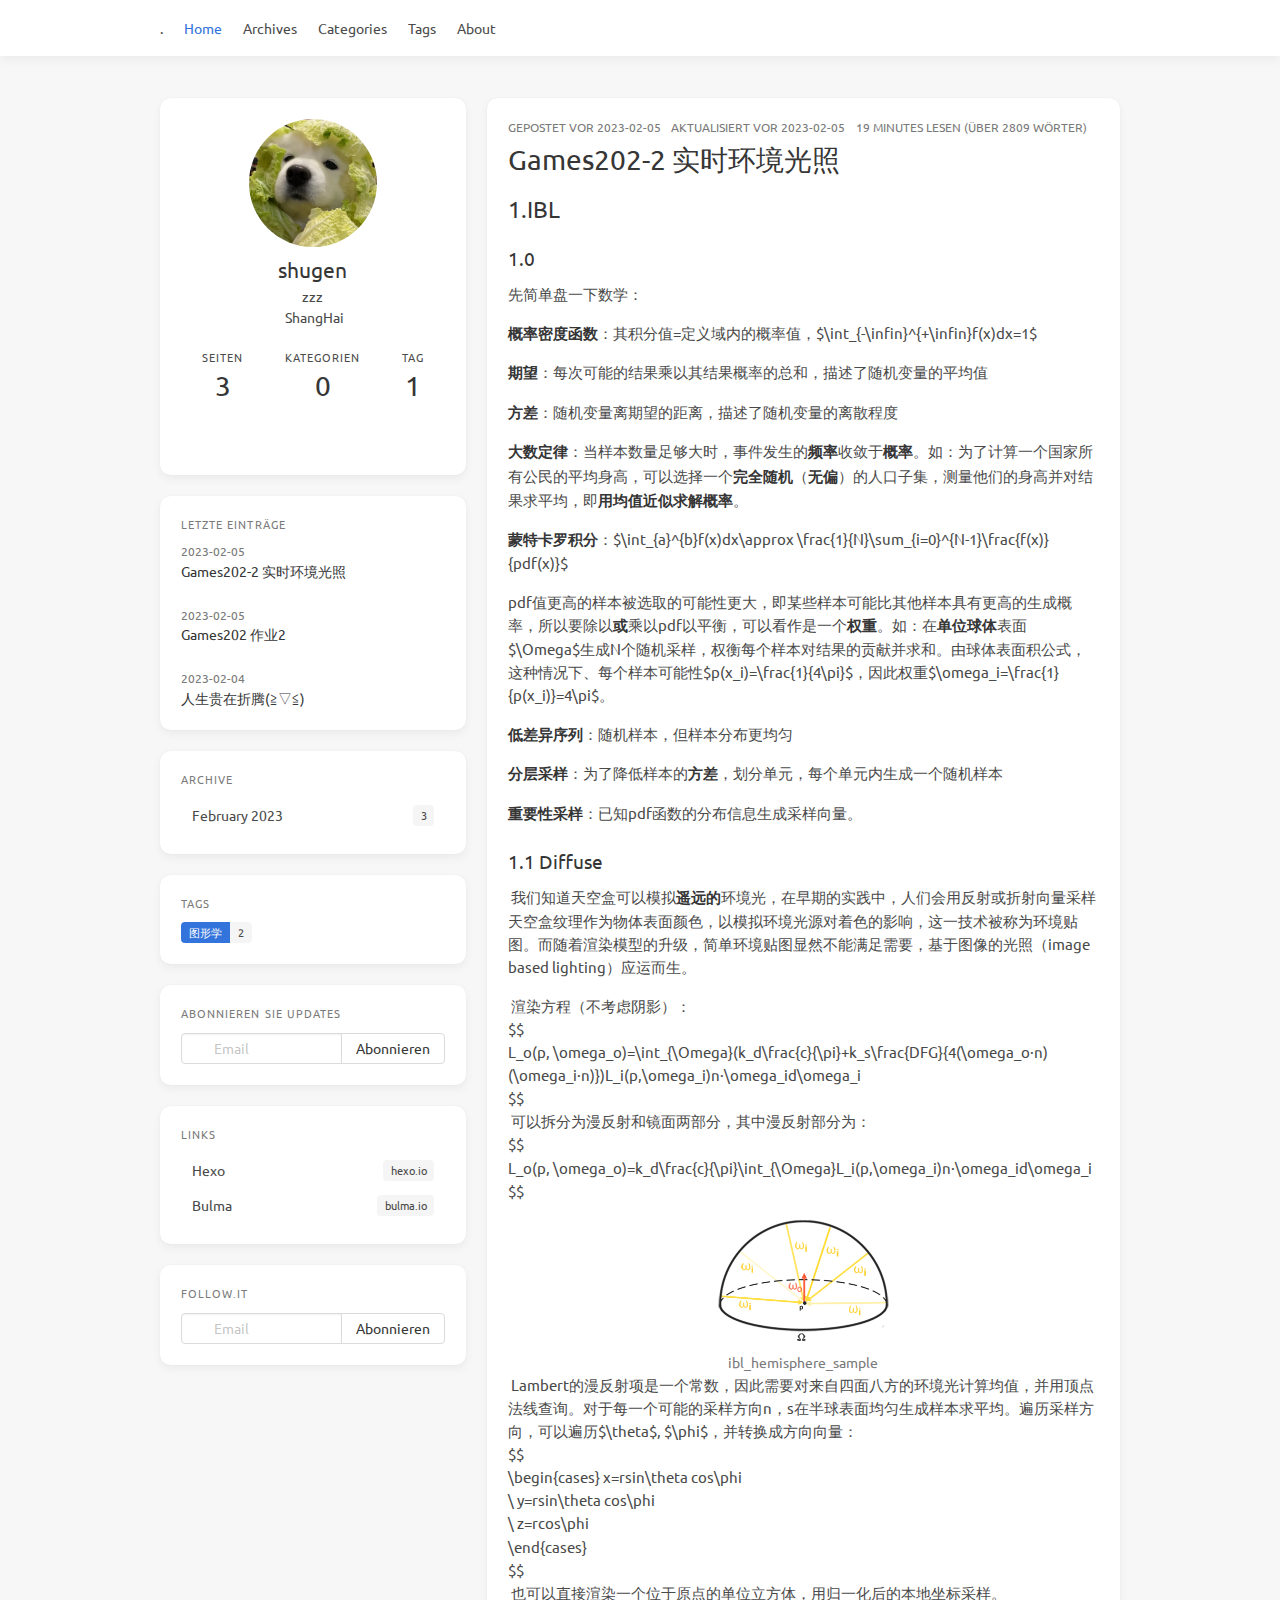
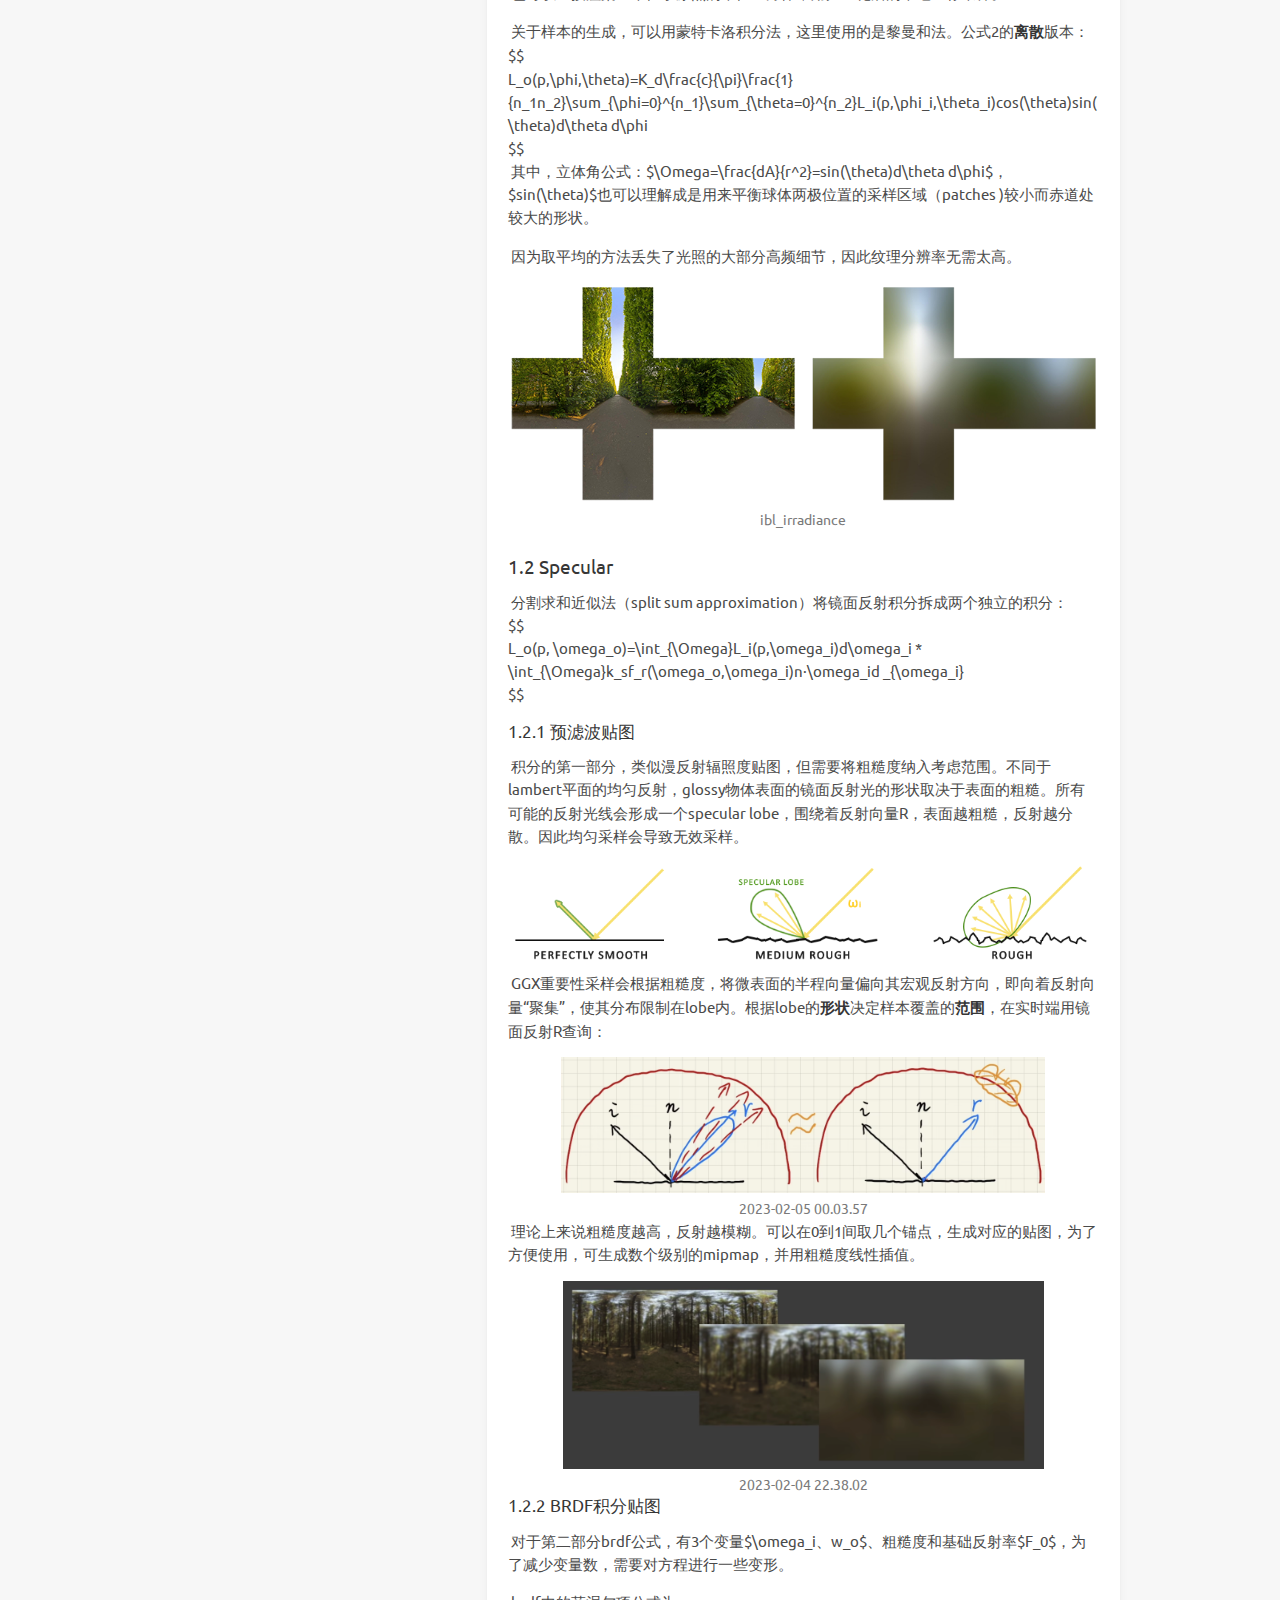
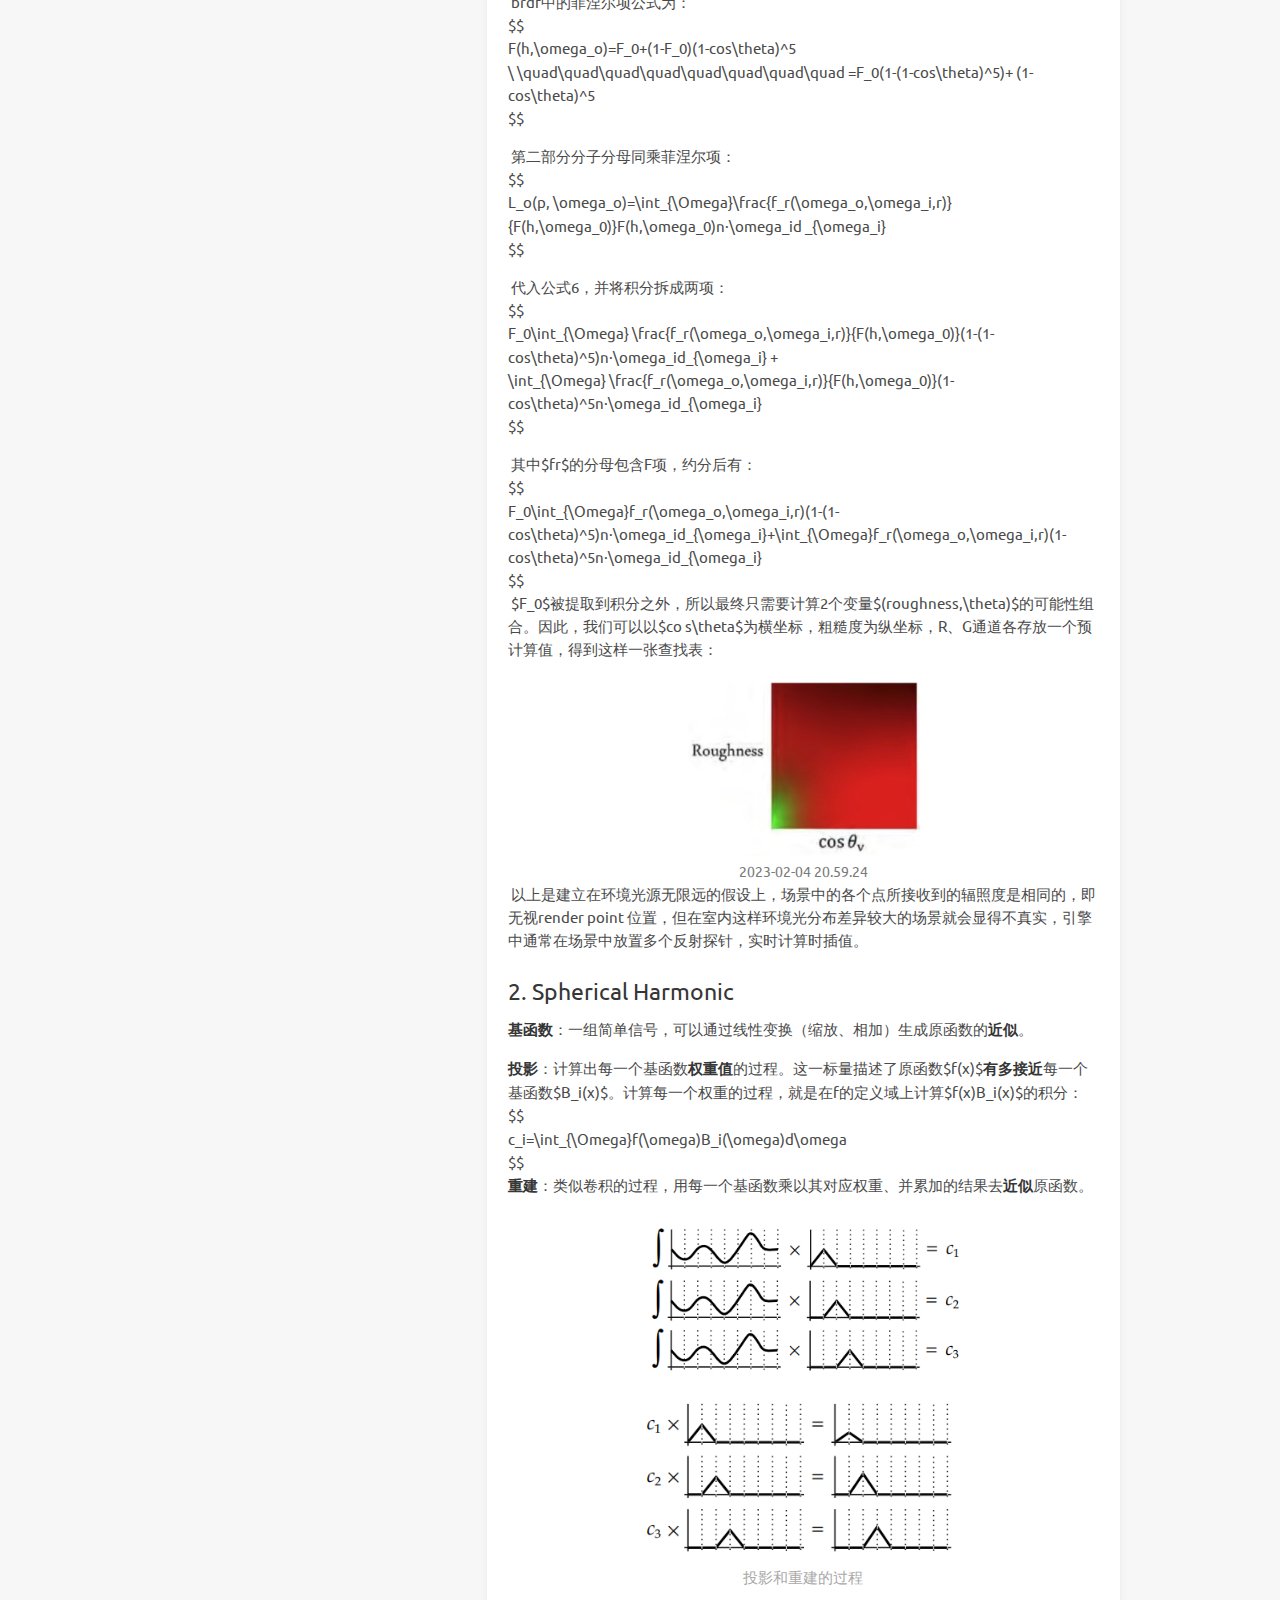
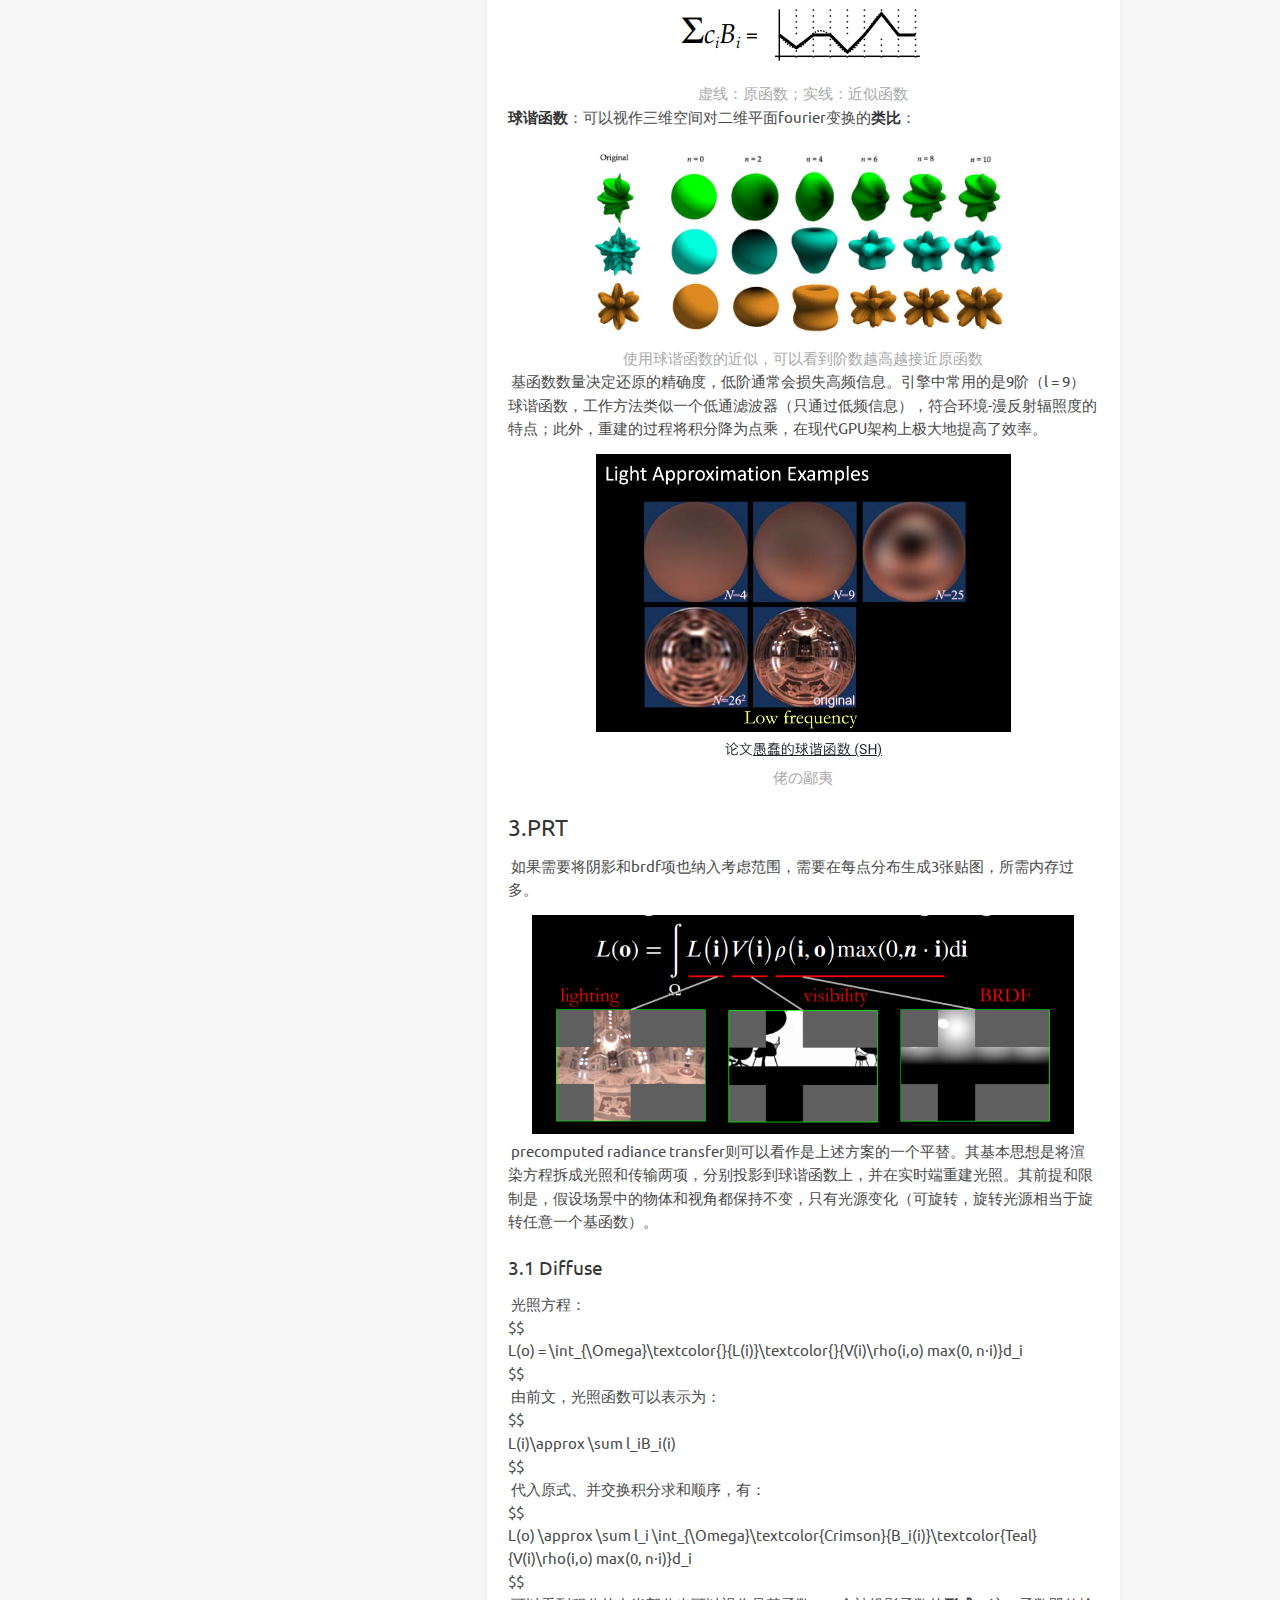
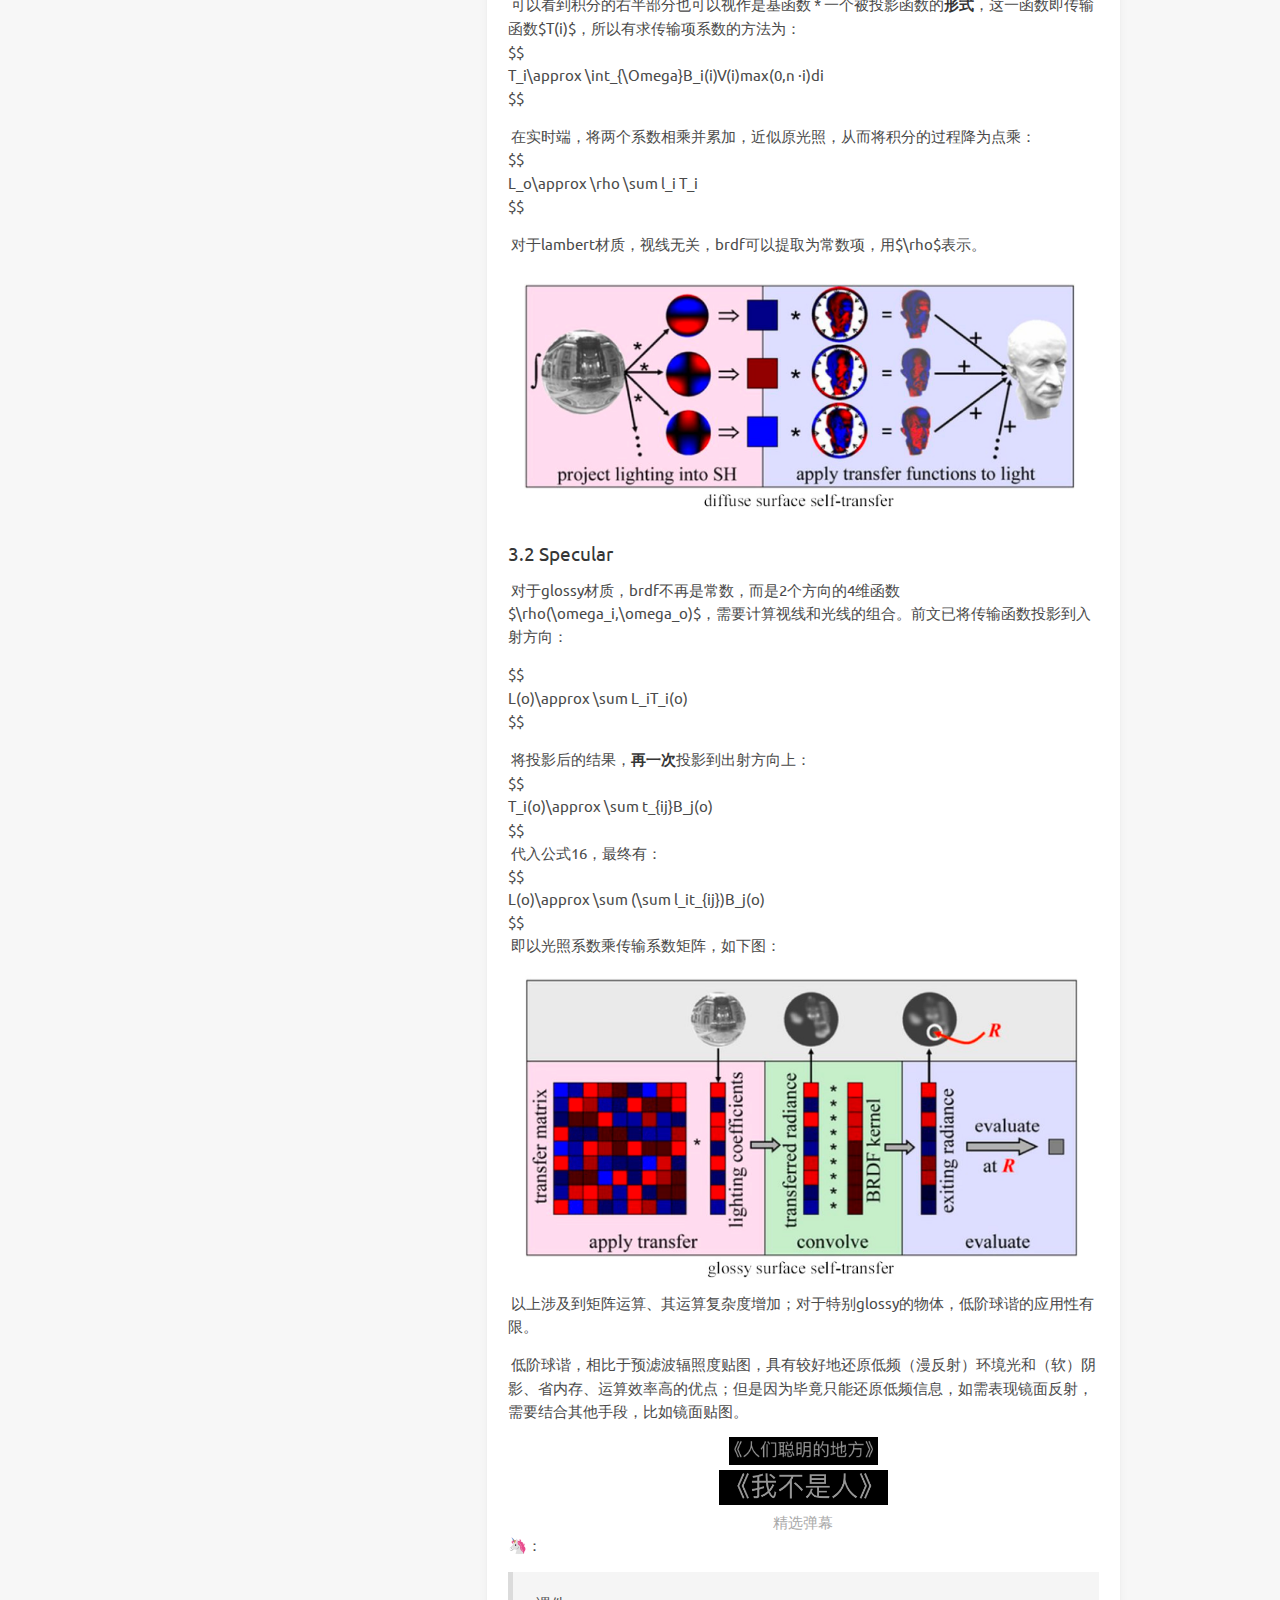
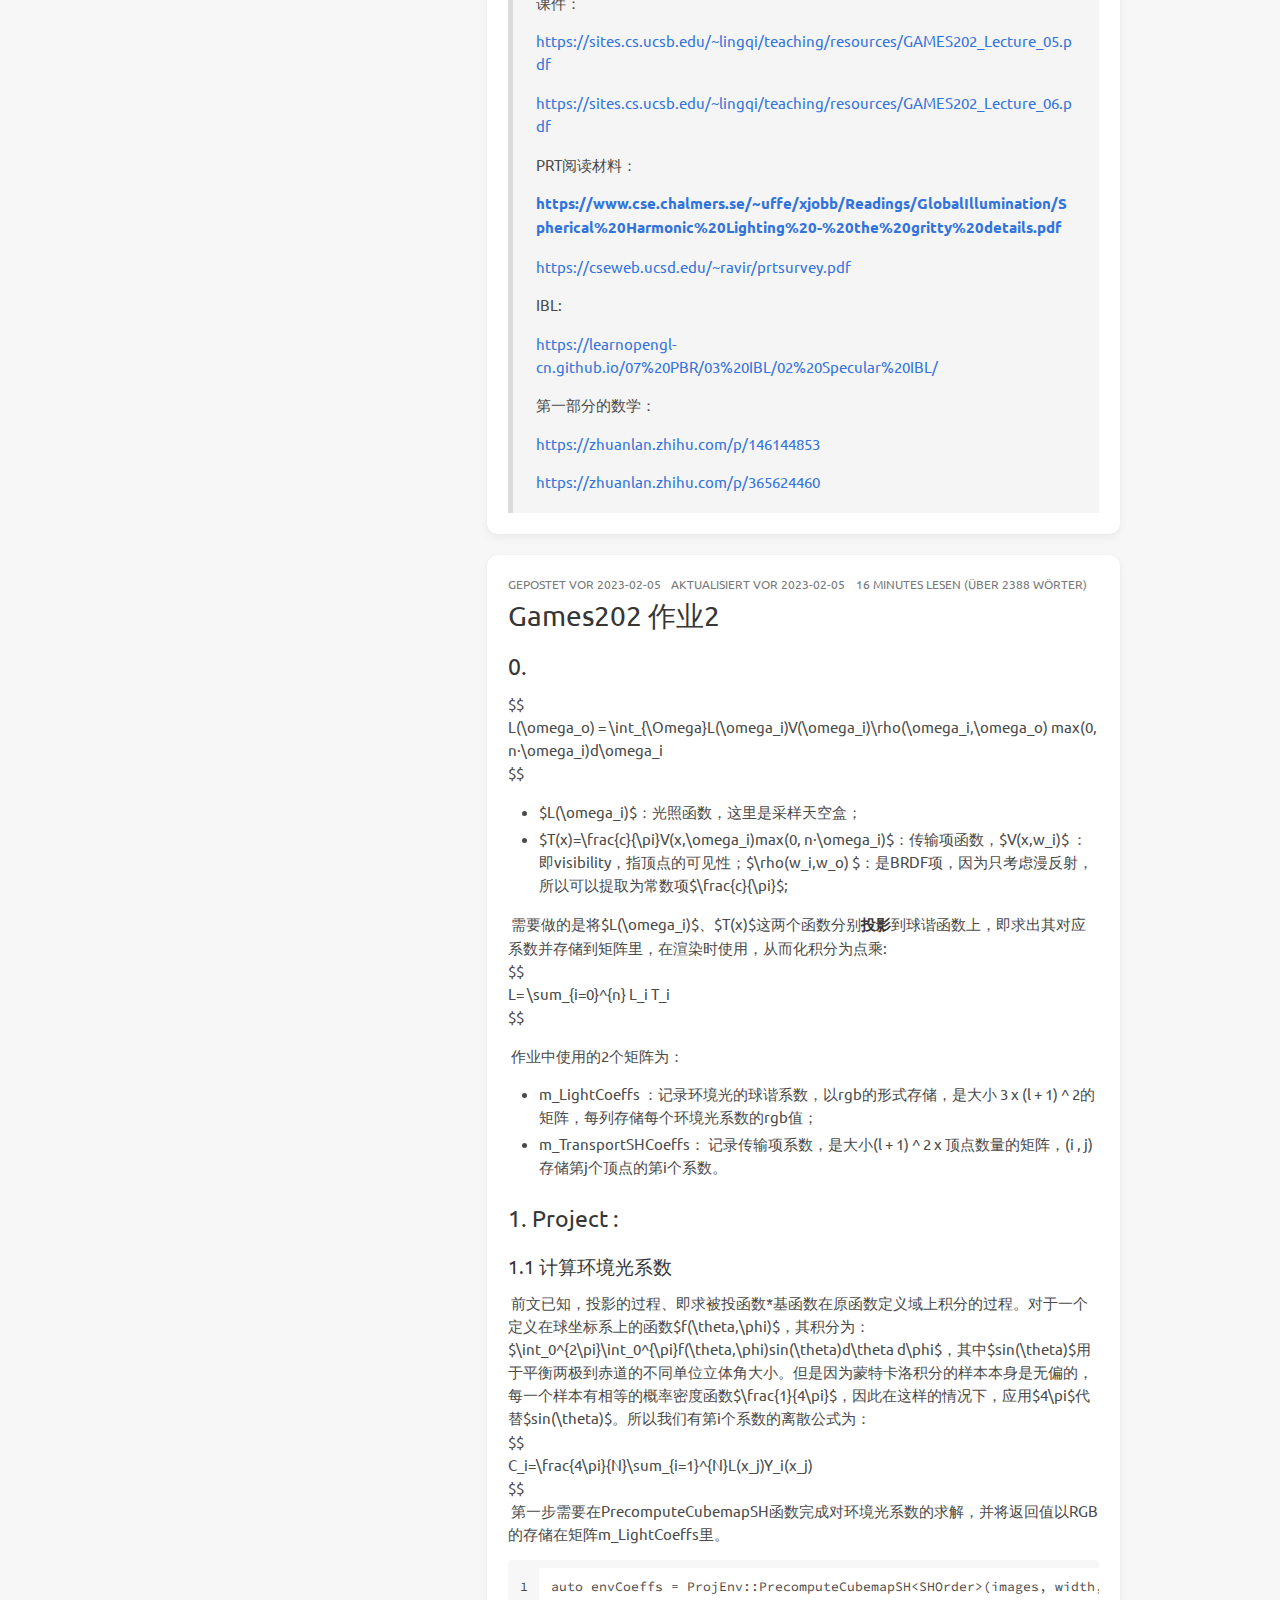
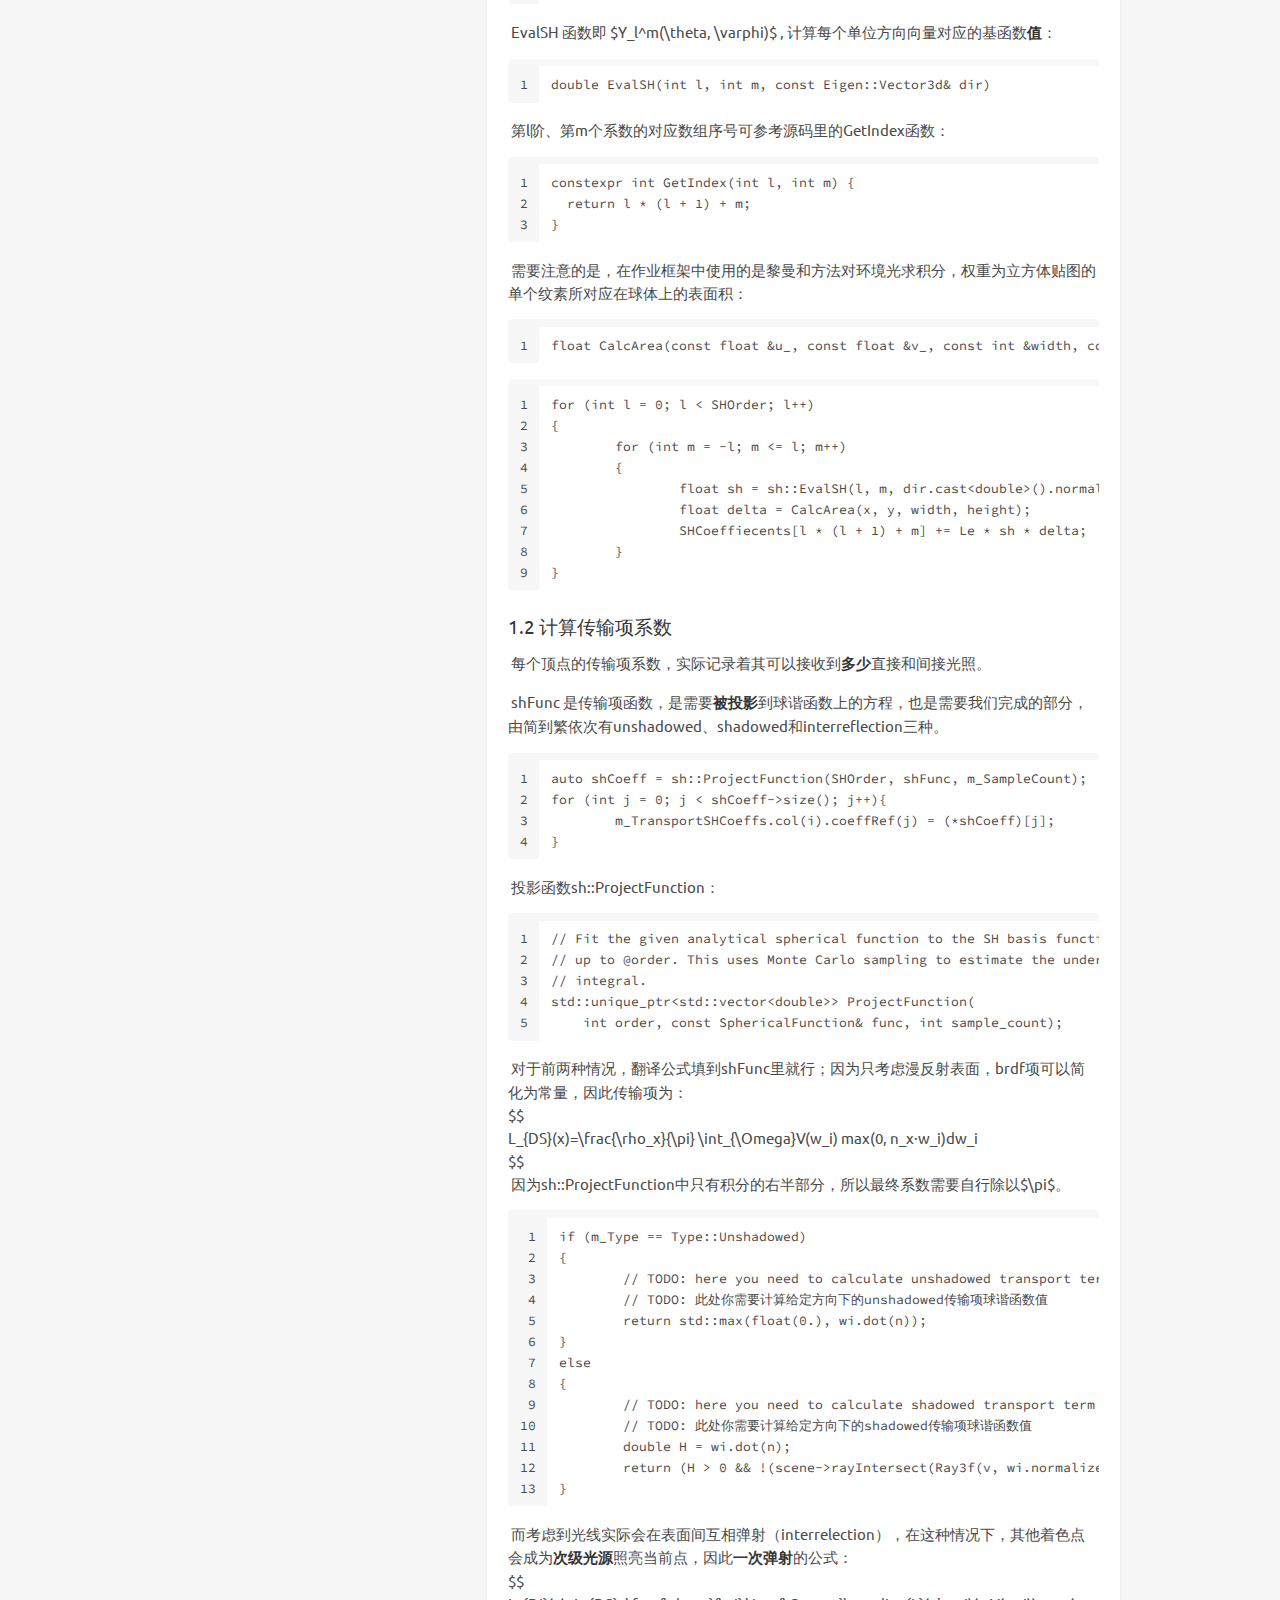
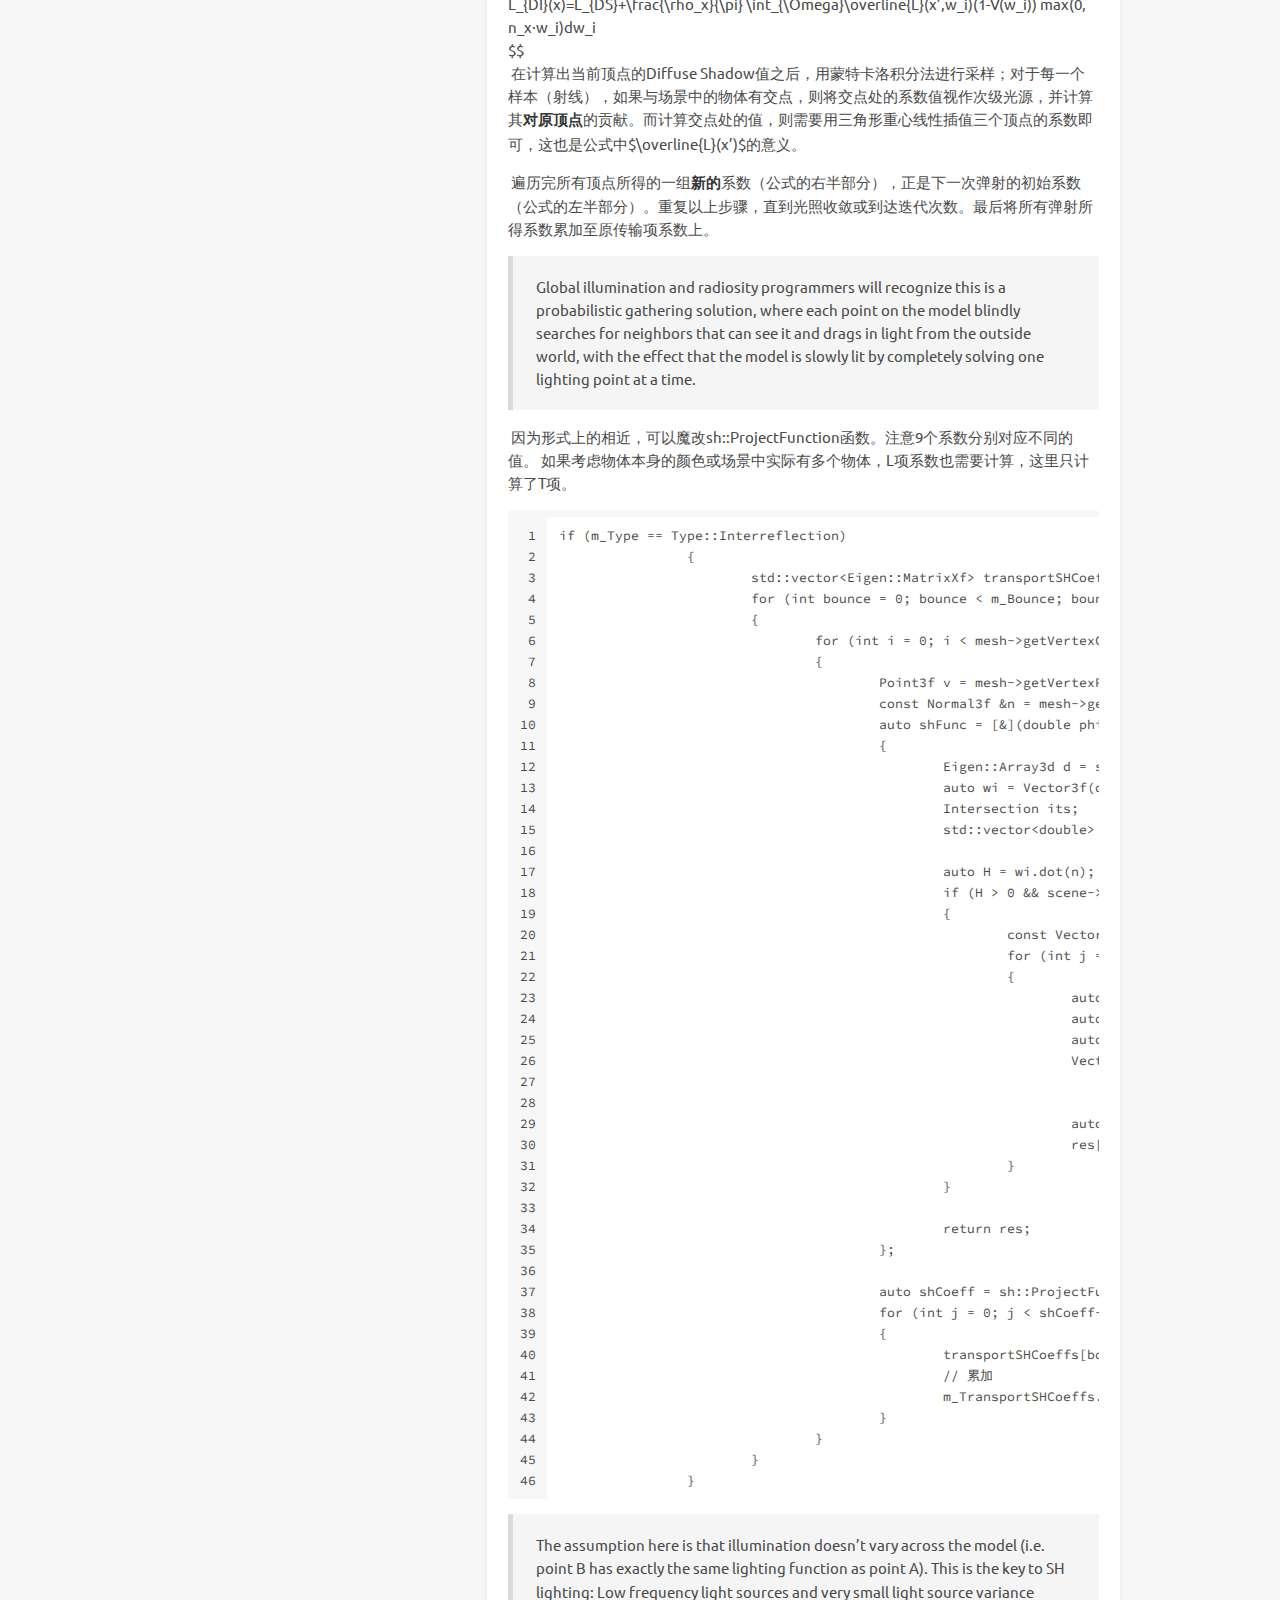
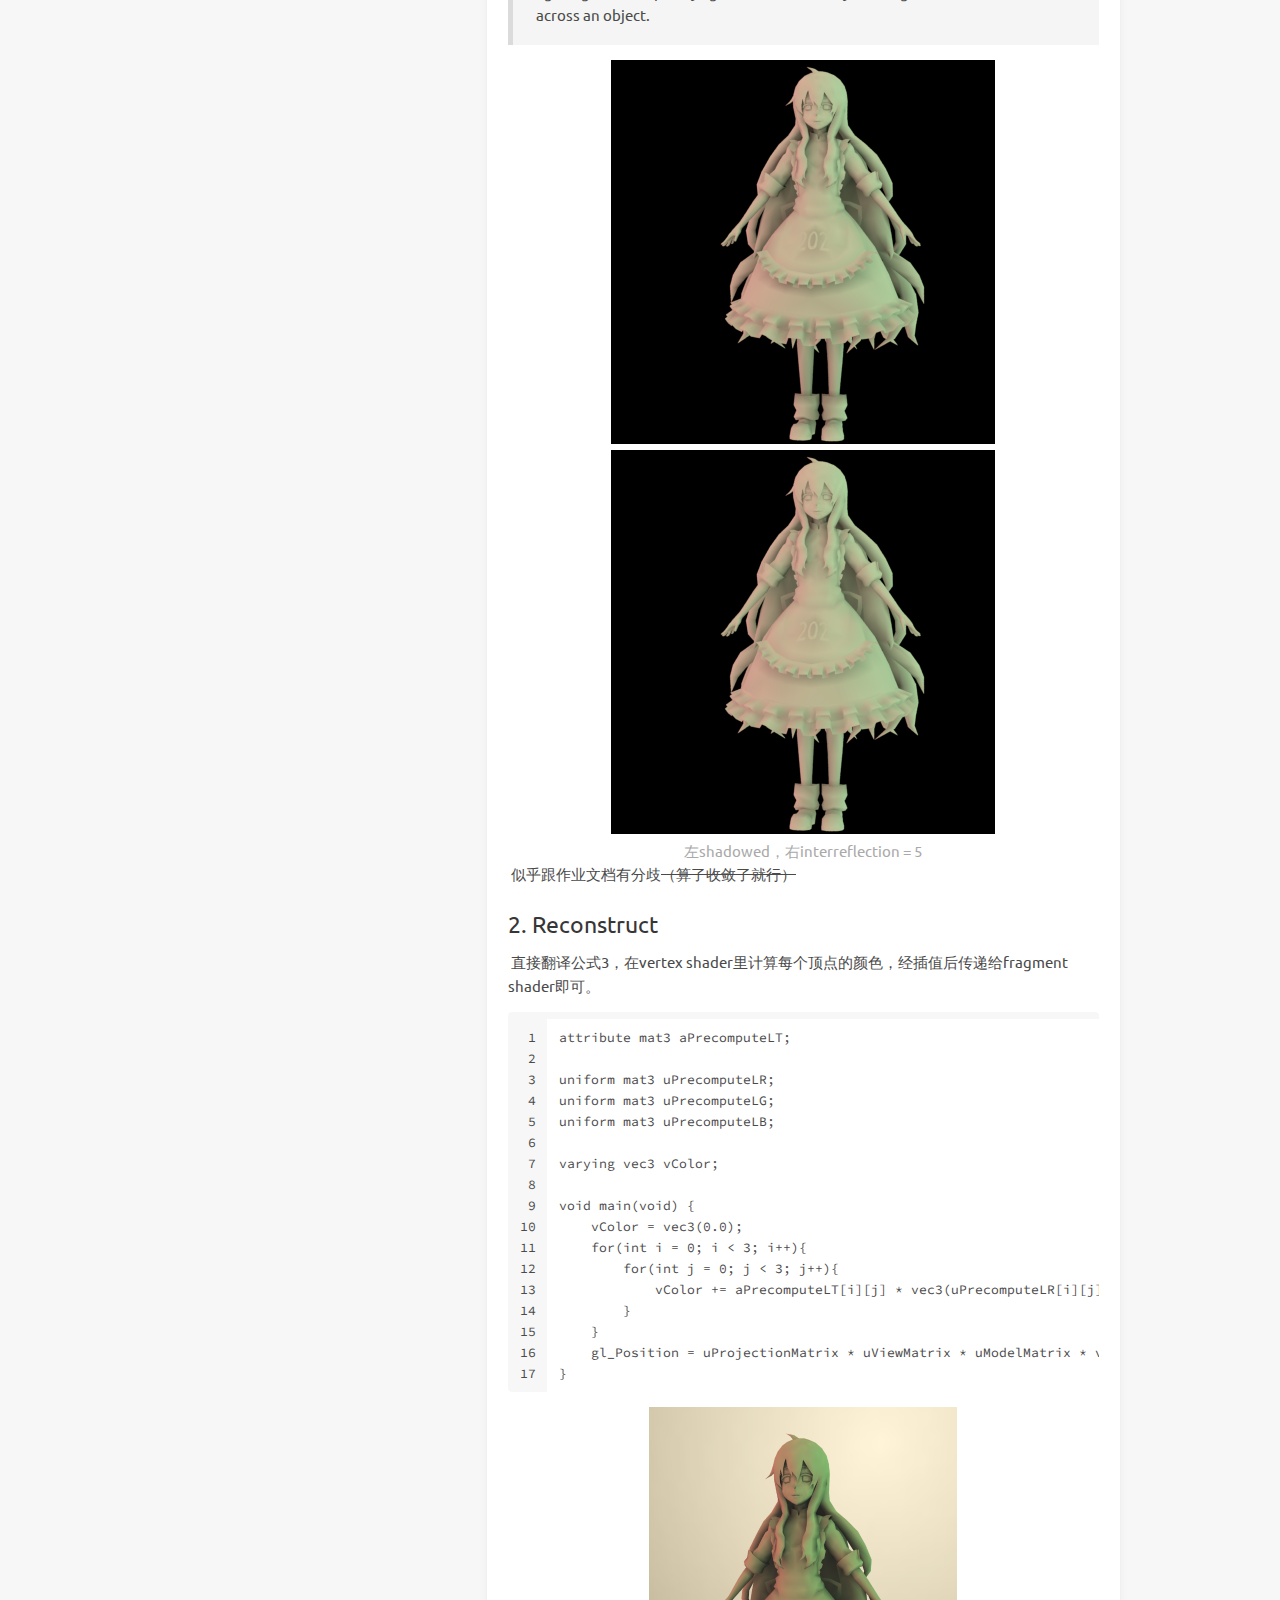
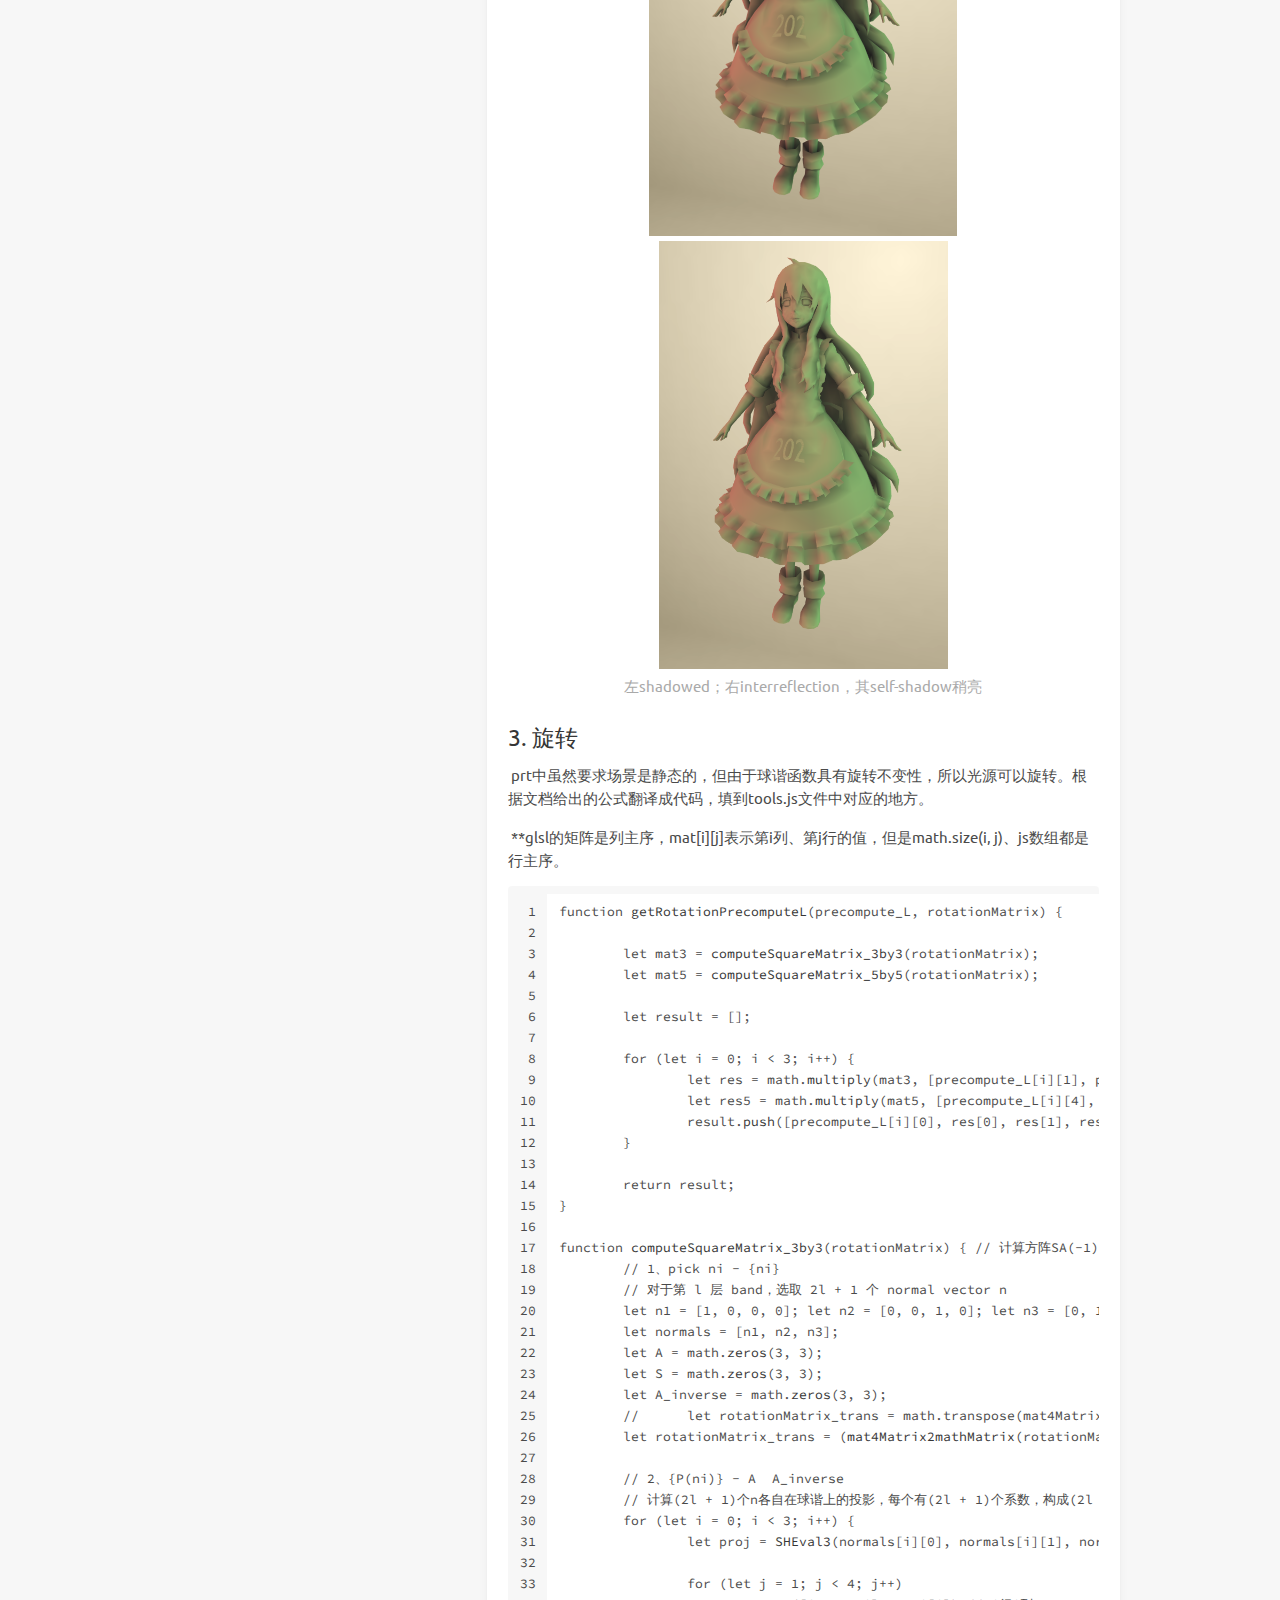
==== commit 9d84135e: "Site updated: 2023-02-10 22:33:49" ====
--- a/index.html
+++ b/index.html
@@ -29,90 +29,7 @@
       switchTab();
       window.addEventListener('hashchange', switchTab, false);
   })();
-  </script><!-- hexo injector head_end end --><meta name="generator" content="Hexo 6.3.0"></head><body class="is-2-column"><nav class="navbar navbar-main"><div class="container navbar-container"><div class="navbar-brand justify-content-center"><a class="navbar-item navbar-logo" href="/">.</a></div><div class="navbar-menu"><div class="navbar-start"><a class="navbar-item is-active" href="/">Home</a><a class="navbar-item" href="/archives">Archives</a><a class="navbar-item" href="/categories">Categories</a><a class="navbar-item" href="/tags">Tags</a><a class="navbar-item" href="/about">About</a></div><div class="navbar-end"><a class="navbar-item" target="_blank" rel="noopener" title="Download on GitHub" href="https://github.com/ppoffice/hexo-theme-icarus"><i class="fab fa-github"></i></a><a class="navbar-item search" title="Suche" href="javascript:;"><i class="fas fa-search"></i></a></div></div></div></nav><section class="section"><div class="container"><div class="columns"><div class="column order-2 column-main is-8-tablet is-8-desktop is-8-widescreen"><div class="card"><article class="card-content article" role="article"><div class="article-meta is-size-7 is-uppercase level is-mobile"><div class="level-left"><span class="level-item">Gepostet vor&nbsp;<time dateTime="2023-02-04T16:00:00.000Z" title="2/5/2023, 12:00:00 AM">2023-02-05</time></span><span class="level-item">Aktualisiert vor&nbsp;<time dateTime="2023-02-05T13:00:13.446Z" title="2/5/2023, 9:00:13 PM">2023-02-05</time></span><span class="level-item">16 minutes lesen (Über 2388 Wörter)</span></div></div><h1 class="title is-3 is-size-4-mobile"><a class="link-muted" href="/2023/02/05/Games202-2_hmw/">Games202 作业2</a></h1><div class="content"><h2 id="0"><a href="#0" class="headerlink" title="0."></a>0.</h2><p>$$<br>L(\omega_o) &#x3D; \int_{\Omega}L(\omega_i)V(\omega_i)\rho(\omega_i,\omega_o) max(0, n·\omega_i)d\omega_i<br>$$</p>
-<ul>
-<li><p>$L(\omega_i)$：光照函数，这里是采样天空盒；</p>
-</li>
-<li><p>$T(x)&#x3D;\frac{c}{\pi}V(x,\omega_i)max(0, n·\omega_i)$：传输项函数，$V(x,w_i)$ ：即visibility，指顶点的可见性；$\rho(w_i,w_o) $：是BRDF项，因为只考虑漫反射，所以可以提取为常数项$\frac{c}{\pi}$;</p>
-</li>
-</ul>
-<p>​		需要做的是将$L(\omega_i)$、$T(x)$这两个函数分别<strong>投影</strong>到球谐函数上，即求出其对应系数并存储到矩阵里，在渲染时使用，从而化积分为点乘:<br>$$<br>L&#x3D; \sum_{i&#x3D;0}^{n} L_i T_i<br>$$</p>
-<p>​		作业中使用的2个矩阵为：</p>
-<ul>
-<li><p>m_LightCoeffs ：记录环境光的球谐系数，以rgb的形式存储，是大小 3 x (l + 1) ^ 2的矩阵，每列存储每个环境光系数的rgb值；</p>
-</li>
-<li><p>m_TransportSHCoeffs： 记录传输项系数，是大小(l + 1) ^ 2 x 顶点数量的矩阵，(i ,  j) 存储第j个顶点的第i个系数。</p>
-</li>
-</ul>
-<h2 id="1-Project"><a href="#1-Project" class="headerlink" title="1. Project :"></a>1. Project :</h2><h3 id="1-1-计算环境光系数"><a href="#1-1-计算环境光系数" class="headerlink" title="1.1 计算环境光系数"></a>1.1 计算环境光系数</h3><p>​		前文已知，投影的过程、即求被投函数*基函数在原函数定义域上积分的过程。对于一个定义在球坐标系上的函数$f(\theta,\phi)$，其积分为：$\int_0^{2\pi}\int_0^{\pi}f(\theta,\phi)sin(\theta)d\theta d\phi$，其中$sin(\theta)$用于平衡两极到赤道的不同单位立体角大小。但是因为蒙特卡洛积分的样本本身是无偏的，每一个样本有相等的概率密度函数$\frac{1}{4\pi}$，因此在这样的情况下，应用$4\pi$代替$sin(\theta)$。所以我们有第i个系数的离散公式为：<br>$$<br>C_i&#x3D;\frac{4\pi}{N}\sum_{i&#x3D;1}^{N}L(x_j)Y_i(x_j)<br>$$<br>​		第一步需要在PrecomputeCubemapSH函数完成对环境光系数的求解，并将返回值以RGB的存储在矩阵m_LightCoeffs里。</p>
-<figure class="highlight c++"><table><tr><td class="gutter"><pre><span class="line">1</span><br></pre></td><td class="code"><pre><span class="line"><span class="keyword">auto</span> envCoeffs = ProjEnv::<span class="built_in">PrecomputeCubemapSH</span>&lt;SHOrder&gt;(images, width, height, channel);</span><br></pre></td></tr></table></figure>
-
-<p>​		EvalSH 函数即 $Y_l^m(\theta, \varphi)$ , 计算每个单位方向向量对应的基函数<strong>值</strong>：</p>
- <figure class="highlight c++"><table><tr><td class="gutter"><pre><span class="line">1</span><br></pre></td><td class="code"><pre><span class="line"><span class="function"><span class="type">double</span> <span class="title">EvalSH</span><span class="params">(<span class="type">int</span> l, <span class="type">int</span> m, <span class="type">const</span> Eigen::Vector3d&amp; dir)</span> </span></span><br></pre></td></tr></table></figure>
-
-<p>​		第l阶、第m个系数的对应数组序号可参考源码里的GetIndex函数：</p>
-<figure class="highlight c++"><table><tr><td class="gutter"><pre><span class="line">1</span><br><span class="line">2</span><br><span class="line">3</span><br></pre></td><td class="code"><pre><span class="line"><span class="function"><span class="keyword">constexpr</span> <span class="type">int</span> <span class="title">GetIndex</span><span class="params">(<span class="type">int</span> l, <span class="type">int</span> m)</span> </span>&#123;</span><br><span class="line">  <span class="keyword">return</span> l * (l + <span class="number">1</span>) + m;</span><br><span class="line">&#125;</span><br></pre></td></tr></table></figure>
-
-<p>​		需要注意的是，在作业框架中使用的是黎曼和方法对环境光求积分，权重为立方体贴图的单个纹素所对应在球体上的表面积：</p>
-<figure class="highlight c++"><table><tr><td class="gutter"><pre><span class="line">1</span><br></pre></td><td class="code"><pre><span class="line"><span class="function"><span class="type">float</span> <span class="title">CalcArea</span><span class="params">(<span class="type">const</span> <span class="type">float</span> &amp;u_, <span class="type">const</span> <span class="type">float</span> &amp;v_, <span class="type">const</span> <span class="type">int</span> &amp;width, <span class="type">const</span> <span class="type">int</span> &amp;height)</span></span></span><br></pre></td></tr></table></figure>
-
-
-
-<figure class="highlight c++"><table><tr><td class="gutter"><pre><span class="line">1</span><br><span class="line">2</span><br><span class="line">3</span><br><span class="line">4</span><br><span class="line">5</span><br><span class="line">6</span><br><span class="line">7</span><br><span class="line">8</span><br><span class="line">9</span><br></pre></td><td class="code"><pre><span class="line"><span class="keyword">for</span> (<span class="type">int</span> l = <span class="number">0</span>; l &lt; SHOrder; l++)</span><br><span class="line">&#123;</span><br><span class="line">	<span class="keyword">for</span> (<span class="type">int</span> m = -l; m &lt;= l; m++)</span><br><span class="line">	&#123;</span><br><span class="line">		<span class="type">float</span> sh = sh::<span class="built_in">EvalSH</span>(l, m, dir.<span class="built_in">cast</span>&lt;<span class="type">double</span>&gt;().<span class="built_in">normalized</span>());</span><br><span class="line">		<span class="type">float</span> delta = <span class="built_in">CalcArea</span>(x, y, width, height);</span><br><span class="line">		SHCoeffiecents[l * (l + <span class="number">1</span>) + m] += Le * sh * delta; </span><br><span class="line">	&#125;</span><br><span class="line">&#125;</span><br></pre></td></tr></table></figure>
-
-
-
-<h3 id="1-2-计算传输项系数"><a href="#1-2-计算传输项系数" class="headerlink" title="1.2 计算传输项系数"></a>1.2 计算传输项系数</h3><p>​		每个顶点的传输项系数，实际记录着其可以接收到<strong>多少</strong>直接和间接光照。		</p>
-<p>​		shFunc 是传输项函数，是需要<strong>被投影</strong>到球谐函数上的方程，也是需要我们完成的部分，由简到繁依次有unshadowed、shadowed和interreflection三种。</p>
-<figure class="highlight c++"><table><tr><td class="gutter"><pre><span class="line">1</span><br><span class="line">2</span><br><span class="line">3</span><br><span class="line">4</span><br></pre></td><td class="code"><pre><span class="line"><span class="keyword">auto</span> shCoeff = sh::<span class="built_in">ProjectFunction</span>(SHOrder, shFunc, m_SampleCount);</span><br><span class="line"><span class="keyword">for</span> (<span class="type">int</span> j = <span class="number">0</span>; j &lt; shCoeff-&gt;<span class="built_in">size</span>(); j++)&#123;</span><br><span class="line">  	m_TransportSHCoeffs.<span class="built_in">col</span>(i).<span class="built_in">coeffRef</span>(j) = (*shCoeff)[j];</span><br><span class="line">&#125;</span><br></pre></td></tr></table></figure>
-
-<p>​		投影函数sh::ProjectFunction：</p>
-<figure class="highlight c++"><table><tr><td class="gutter"><pre><span class="line">1</span><br><span class="line">2</span><br><span class="line">3</span><br><span class="line">4</span><br><span class="line">5</span><br></pre></td><td class="code"><pre><span class="line"><span class="comment">// Fit the given analytical spherical function to the SH basis functions</span></span><br><span class="line"><span class="comment">// up to @order. This uses Monte Carlo sampling to estimate the underlying</span></span><br><span class="line"><span class="comment">// integral.</span></span><br><span class="line">std::unique_ptr&lt;std::vector&lt;<span class="type">double</span>&gt;&gt; <span class="built_in">ProjectFunction</span>(</span><br><span class="line">    <span class="type">int</span> order, <span class="type">const</span> SphericalFunction&amp; func, <span class="type">int</span> sample_count);</span><br></pre></td></tr></table></figure>
-
-<p>​		对于前两种情况，翻译公式填到shFunc里就行；因为只考虑漫反射表面，brdf项可以简化为常量，因此传输项为：<br>$$<br>L_{DS}(x)&#x3D;\frac{\rho_x}{\pi} \int_{\Omega}V(w_i) max(0, n_x·w_i)dw_i<br>$$<br>​		因为sh::ProjectFunction中只有积分的右半部分，所以最终系数需要自行除以$\pi$。</p>
-<figure class="highlight c++"><table><tr><td class="gutter"><pre><span class="line">1</span><br><span class="line">2</span><br><span class="line">3</span><br><span class="line">4</span><br><span class="line">5</span><br><span class="line">6</span><br><span class="line">7</span><br><span class="line">8</span><br><span class="line">9</span><br><span class="line">10</span><br><span class="line">11</span><br><span class="line">12</span><br><span class="line">13</span><br></pre></td><td class="code"><pre><span class="line"><span class="keyword">if</span> (m_Type == Type::Unshadowed)</span><br><span class="line">&#123;</span><br><span class="line">	<span class="comment">// <span class="doctag">TODO:</span> here you need to calculate unshadowed transport term of a given direction</span></span><br><span class="line">	<span class="comment">// <span class="doctag">TODO:</span> 此处你需要计算给定方向下的unshadowed传输项球谐函数值</span></span><br><span class="line">	<span class="keyword">return</span> std::<span class="built_in">max</span>(<span class="built_in">float</span>(<span class="number">0.</span>), wi.<span class="built_in">dot</span>(n));</span><br><span class="line">&#125;</span><br><span class="line"><span class="keyword">else</span></span><br><span class="line">&#123;</span><br><span class="line">	<span class="comment">// <span class="doctag">TODO:</span> here you need to calculate shadowed transport term of a given direction</span></span><br><span class="line">	<span class="comment">// <span class="doctag">TODO:</span> 此处你需要计算给定方向下的shadowed传输项球谐函数值</span></span><br><span class="line">	<span class="type">double</span> H = wi.<span class="built_in">dot</span>(n);</span><br><span class="line">	<span class="keyword">return</span> (H &gt; <span class="number">0</span> &amp;&amp; !(scene-&gt;<span class="built_in">rayIntersect</span>(<span class="built_in">Ray3f</span>(v, wi.<span class="built_in">normalized</span>()))))? H : <span class="number">0</span>;</span><br><span class="line">&#125;</span><br></pre></td></tr></table></figure>
-
-<p>​		而考虑到光线实际会在表面间互相弹射（interrelection），在这种情况下，其他着色点会成为<strong>次级光源</strong>照亮当前点，因此<strong>一次弹射</strong>的公式：<br>$$<br>L_{DI}(x)&#x3D;L_{DS}+\frac{\rho_x}{\pi} \int_{\Omega}\overline{L}(x’,w_i)(1-V(w_i)) max(0, n_x·w_i)dw_i<br>$$<br>​		在计算出当前顶点的Diffuse Shadow值之后，用蒙特卡洛积分法进行采样；对于每一个样本（射线），如果与场景中的物体有交点，则将交点处的系数值视作次级光源，并计算其<strong>对原顶点</strong>的贡献。而计算交点处的值，则需要用三角形重心线性插值三个顶点的系数即可，这也是公式中$\overline{L}(x’)$的意义。</p>
-<p>​		遍历完所有顶点所得的一组<strong>新的</strong>系数（公式的右半部分），正是下一次弹射的初始系数（公式的左半部分）。重复以上步骤，直到光照收敛或到达迭代次数。最后将所有弹射所得系数累加至原传输项系数上。</p>
-<blockquote>
-<p>Global illumination and radiosity programmers will recognize this is a probabilistic gathering solution, where each point on the model blindly searches for neighbors that can see it and drags in light from the outside world, with the effect that the model is slowly lit by completely solving one lighting point at a time. </p>
-</blockquote>
-<p>​		因为形式上的相近，可以魔改sh::ProjectFunction函数。注意9个系数分别对应不同的值。 如果考虑物体本身的颜色或场景中实际有多个物体，L项系数也需要计算，这里只计算了T项。</p>
-<figure class="highlight c++"><table><tr><td class="gutter"><pre><span class="line">1</span><br><span class="line">2</span><br><span class="line">3</span><br><span class="line">4</span><br><span class="line">5</span><br><span class="line">6</span><br><span class="line">7</span><br><span class="line">8</span><br><span class="line">9</span><br><span class="line">10</span><br><span class="line">11</span><br><span class="line">12</span><br><span class="line">13</span><br><span class="line">14</span><br><span class="line">15</span><br><span class="line">16</span><br><span class="line">17</span><br><span class="line">18</span><br><span class="line">19</span><br><span class="line">20</span><br><span class="line">21</span><br><span class="line">22</span><br><span class="line">23</span><br><span class="line">24</span><br><span class="line">25</span><br><span class="line">26</span><br><span class="line">27</span><br><span class="line">28</span><br><span class="line">29</span><br><span class="line">30</span><br><span class="line">31</span><br><span class="line">32</span><br><span class="line">33</span><br><span class="line">34</span><br><span class="line">35</span><br><span class="line">36</span><br><span class="line">37</span><br><span class="line">38</span><br><span class="line">39</span><br><span class="line">40</span><br><span class="line">41</span><br><span class="line">42</span><br><span class="line">43</span><br><span class="line">44</span><br><span class="line">45</span><br><span class="line">46</span><br></pre></td><td class="code"><pre><span class="line"><span class="keyword">if</span> (m_Type == Type::Interreflection)</span><br><span class="line">		&#123;</span><br><span class="line">			<span class="function">std::vector&lt;Eigen::MatrixXf&gt; <span class="title">transportSHCoeffs</span><span class="params">(m_Bounce, Eigen::MatrixXf(SHCoeffLength, mesh-&gt;getVertexCount()))</span></span>;</span><br><span class="line">			<span class="keyword">for</span> (<span class="type">int</span> bounce = <span class="number">0</span>; bounce &lt; m_Bounce; bounce++)</span><br><span class="line">			&#123;</span><br><span class="line">				<span class="keyword">for</span> (<span class="type">int</span> i = <span class="number">0</span>; i &lt; mesh-&gt;<span class="built_in">getVertexCount</span>(); i++)</span><br><span class="line">				&#123;</span><br><span class="line">					Point3f v = mesh-&gt;<span class="built_in">getVertexPositions</span>().<span class="built_in">col</span>(i);</span><br><span class="line">					<span class="type">const</span> Normal3f &amp;n = mesh-&gt;<span class="built_in">getVertexNormals</span>().<span class="built_in">col</span>(i);</span><br><span class="line">					<span class="keyword">auto</span> shFunc = [&amp;](<span class="type">double</span> phi, <span class="type">double</span> theta) -&gt; std::vector&lt;<span class="type">double</span>&gt;</span><br><span class="line">					&#123;</span><br><span class="line">						Eigen::Array3d d = sh::<span class="built_in">ToVector</span>(phi, theta);</span><br><span class="line">						<span class="keyword">auto</span> wi = <span class="built_in">Vector3f</span>(d.<span class="built_in">x</span>(), d.<span class="built_in">y</span>(), d.<span class="built_in">z</span>()).<span class="built_in">normalized</span>();</span><br><span class="line">						Intersection its;</span><br><span class="line">						<span class="function">std::vector&lt;<span class="type">double</span>&gt; <span class="title">res</span><span class="params">(SHCoeffLength, <span class="number">0</span>)</span></span>;</span><br><span class="line"></span><br><span class="line">						<span class="keyword">auto</span> H = wi.<span class="built_in">dot</span>(n);</span><br><span class="line">						<span class="keyword">if</span> (H &gt; <span class="number">0</span> &amp;&amp; scene-&gt;<span class="built_in">rayIntersect</span>(<span class="built_in">Ray3f</span>(v, wi), its))</span><br><span class="line">						&#123;</span><br><span class="line">							<span class="type">const</span> Vector3f &amp;bary = its.bary;</span><br><span class="line">							<span class="keyword">for</span> (<span class="type">int</span> j = <span class="number">0</span>; j &lt; SHCoeffLength; j++)</span><br><span class="line">							&#123;</span><br><span class="line">								<span class="keyword">auto</span> its_x = its.tri_index.<span class="built_in">x</span>();</span><br><span class="line">								<span class="keyword">auto</span> its_y = its.tri_index.<span class="built_in">y</span>();</span><br><span class="line">								<span class="keyword">auto</span> its_z = its.tri_index.<span class="built_in">z</span>();</span><br><span class="line">								Vector3f sh = (bounce &gt; <span class="number">0</span>) ? <span class="built_in">Vector3f</span>(transportSHCoeffs[bounce - <span class="number">1</span>].<span class="built_in">col</span>(its_x).<span class="built_in">coeffRef</span>(j), transportSHCoeffs[bounce - <span class="number">1</span>].<span class="built_in">col</span>(its_y).<span class="built_in">coeffRef</span>(j), transportSHCoeffs[bounce - <span class="number">1</span>].<span class="built_in">col</span>(its_z).<span class="built_in">coeffRef</span>(j))</span><br><span class="line">														   : <span class="built_in">Vector3f</span>(m_TransportSHCoeffs.<span class="built_in">col</span>(its_x).<span class="built_in">coeffRef</span>(j), m_TransportSHCoeffs.<span class="built_in">col</span>(its_y).<span class="built_in">coeffRef</span>(j), m_TransportSHCoeffs.<span class="built_in">col</span>(its_z).<span class="built_in">coeffRef</span>(j));</span><br><span class="line"></span><br><span class="line">								<span class="keyword">auto</span> indirectSH = bary.<span class="built_in">dot</span>(sh);</span><br><span class="line">								res[j] = indirectSH * H;</span><br><span class="line">							&#125;</span><br><span class="line">						&#125;</span><br><span class="line"></span><br><span class="line">						<span class="keyword">return</span> res;</span><br><span class="line">					&#125;;</span><br><span class="line"></span><br><span class="line">					<span class="keyword">auto</span> shCoeff = sh::<span class="built_in">ProjectFunctionCustom</span>(SHOrder, shFunc, m_SampleCount);</span><br><span class="line">					<span class="keyword">for</span> (<span class="type">int</span> j = <span class="number">0</span>; j &lt; shCoeff-&gt;<span class="built_in">size</span>(); j++)</span><br><span class="line">					&#123;</span><br><span class="line">						transportSHCoeffs[bounce].<span class="built_in">col</span>(i).<span class="built_in">coeffRef</span>(j) = (*shCoeff)[j] / M_PI;</span><br><span class="line">						<span class="comment">// 累加</span></span><br><span class="line">						m_TransportSHCoeffs.<span class="built_in">col</span>(i).<span class="built_in">coeffRef</span>(j) += transportSHCoeffs[bounce].<span class="built_in">col</span>(i).<span class="built_in">coeffRef</span>(j);</span><br><span class="line">					&#125;</span><br><span class="line">				&#125;</span><br><span class="line">			&#125;</span><br><span class="line">		&#125;</span><br></pre></td></tr></table></figure>
-
-<blockquote>
-<p>The assumption here is that illumination doesn’t vary across the model (i.e. point B has exactly the same lighting function as point A). This is the key to SH lighting: Low frequency light sources and very small light source variance across an object. </p>
-</blockquote>
-<center ><img src="/2023/02/05/Games202-2_hmw/assets/Games202-2_hmw.assets/shadowed.png"  style="zoom:50%;" /> <img src="/2023/02/05/Games202-2_hmw/assets/Games202-2_hmw.assets/inter5.png" style="zoom:50%;" /><p style="color:#A9A9A9;">
-  左shadowed，右interreflection = 5
-  </p></center>
-
-<p>​		似乎跟作业文档有分歧<del>（算了收敛了就行）</del></p>
-<h2 id="2-Reconstruct"><a href="#2-Reconstruct" class="headerlink" title="2. Reconstruct"></a>2. Reconstruct</h2><p>​		直接翻译公式3，在vertex shader里计算每个顶点的颜色，经插值后传递给fragment shader即可。</p>
-<figure class="highlight glsl"><table><tr><td class="gutter"><pre><span class="line">1</span><br><span class="line">2</span><br><span class="line">3</span><br><span class="line">4</span><br><span class="line">5</span><br><span class="line">6</span><br><span class="line">7</span><br><span class="line">8</span><br><span class="line">9</span><br><span class="line">10</span><br><span class="line">11</span><br><span class="line">12</span><br><span class="line">13</span><br><span class="line">14</span><br><span class="line">15</span><br><span class="line">16</span><br><span class="line">17</span><br></pre></td><td class="code"><pre><span class="line"><span class="keyword">attribute</span> <span class="type">mat3</span> aPrecomputeLT;</span><br><span class="line"></span><br><span class="line"><span class="keyword">uniform</span> <span class="type">mat3</span> uPrecomputeLR;</span><br><span class="line"><span class="keyword">uniform</span> <span class="type">mat3</span> uPrecomputeLG;</span><br><span class="line"><span class="keyword">uniform</span> <span class="type">mat3</span> uPrecomputeLB;</span><br><span class="line"></span><br><span class="line"><span class="keyword">varying</span> <span class="type">vec3</span> vColor;</span><br><span class="line"></span><br><span class="line"><span class="type">void</span> main(<span class="type">void</span>) &#123;</span><br><span class="line">    vColor = <span class="type">vec3</span>(<span class="number">0.0</span>);</span><br><span class="line">    <span class="keyword">for</span>(<span class="type">int</span> i = <span class="number">0</span>; i &lt; <span class="number">3</span>; i++)&#123;</span><br><span class="line">        <span class="keyword">for</span>(<span class="type">int</span> j = <span class="number">0</span>; j &lt; <span class="number">3</span>; j++)&#123;</span><br><span class="line">            vColor += aPrecomputeLT[i][j] * <span class="type">vec3</span>(uPrecomputeLR[i][j], uPrecomputeLG[i][j], uPrecomputeLB[i][j]);</span><br><span class="line">        &#125;</span><br><span class="line">    &#125;</span><br><span class="line">    <span class="built_in">gl_Position</span> = uProjectionMatrix * uViewMatrix * uModelMatrix * <span class="type">vec4</span>(aVertexPosition, <span class="number">1.0</span>);</span><br><span class="line">&#125;</span><br></pre></td></tr></table></figure>
-
-
-
-<center ><img src="/2023/02/05/Games202-2_hmw/assets/Games202-2_hmw.assets/prt-sh.png"  style="zoom:50%;" /><img src="/2023/02/05/Games202-2_hmw/assets/Games202-2_hmw.assets/prt-in.png" style="zoom:53.5%;" /><p style="color:#A9A9A9;">
-  左shadowed；右interreflection，其self-shadow稍亮
-  </p></center>
-
-
-<h2 id="3-旋转"><a href="#3-旋转" class="headerlink" title="3. 旋转"></a>3. 旋转</h2><p>​		prt中虽然要求场景是静态的，但由于球谐函数具有旋转不变性，所以光源可以旋转。根据文档给出的公式翻译成代码，填到tools.js文件中对应的地方。</p>
-<p>​		**glsl的矩阵是列主序，mat[i][j]表示第i列、第j行的值，但是math.size(i, j)、js数组都是行主序。</p>
-<figure class="highlight js"><table><tr><td class="gutter"><pre><span class="line">1</span><br><span class="line">2</span><br><span class="line">3</span><br><span class="line">4</span><br><span class="line">5</span><br><span class="line">6</span><br><span class="line">7</span><br><span class="line">8</span><br><span class="line">9</span><br><span class="line">10</span><br><span class="line">11</span><br><span class="line">12</span><br><span class="line">13</span><br><span class="line">14</span><br><span class="line">15</span><br><span class="line">16</span><br><span class="line">17</span><br><span class="line">18</span><br><span class="line">19</span><br><span class="line">20</span><br><span class="line">21</span><br><span class="line">22</span><br><span class="line">23</span><br><span class="line">24</span><br><span class="line">25</span><br><span class="line">26</span><br><span class="line">27</span><br><span class="line">28</span><br><span class="line">29</span><br><span class="line">30</span><br><span class="line">31</span><br><span class="line">32</span><br><span class="line">33</span><br><span class="line">34</span><br><span class="line">35</span><br><span class="line">36</span><br><span class="line">37</span><br><span class="line">38</span><br><span class="line">39</span><br><span class="line">40</span><br><span class="line">41</span><br><span class="line">42</span><br><span class="line">43</span><br><span class="line">44</span><br><span class="line">45</span><br><span class="line">46</span><br><span class="line">47</span><br><span class="line">48</span><br><span class="line">49</span><br><span class="line">50</span><br><span class="line">51</span><br><span class="line">52</span><br><span class="line">53</span><br><span class="line">54</span><br><span class="line">55</span><br><span class="line">56</span><br><span class="line">57</span><br><span class="line">58</span><br></pre></td><td class="code"><pre><span class="line"><span class="keyword">function</span> <span class="title function_">getRotationPrecomputeL</span>(<span class="params">precompute_L, rotationMatrix</span>) &#123;</span><br><span class="line"></span><br><span class="line">	<span class="keyword">let</span> mat3 = <span class="title function_">computeSquareMatrix_3by3</span>(rotationMatrix);</span><br><span class="line">	<span class="keyword">let</span> mat5 = <span class="title function_">computeSquareMatrix_5by5</span>(rotationMatrix);</span><br><span class="line"></span><br><span class="line">	<span class="keyword">let</span> result = [];</span><br><span class="line"></span><br><span class="line">	<span class="keyword">for</span> (<span class="keyword">let</span> i = <span class="number">0</span>; i &lt; <span class="number">3</span>; i++) &#123;</span><br><span class="line">		<span class="keyword">let</span> res = math.<span class="title function_">multiply</span>(mat3, [precompute_L[i][<span class="number">1</span>], precompute_L[i][<span class="number">2</span>], precompute_L[i][<span class="number">3</span>]]).<span class="property">_data</span>;</span><br><span class="line">		<span class="keyword">let</span> res5 = math.<span class="title function_">multiply</span>(mat5, [precompute_L[i][<span class="number">4</span>], precompute_L[i][<span class="number">5</span>], precompute_L[i][<span class="number">6</span>], precompute_L[i][<span class="number">6</span>], precompute_L[i][<span class="number">8</span>]]).<span class="property">_data</span>;</span><br><span class="line">		result.<span class="title function_">push</span>([precompute_L[i][<span class="number">0</span>], res[<span class="number">0</span>], res[<span class="number">1</span>], res[<span class="number">2</span>], res5[<span class="number">0</span>], res5[<span class="number">1</span>], res5[<span class="number">2</span>], res5[<span class="number">3</span>], res5[<span class="number">4</span>]]);</span><br><span class="line">	&#125;</span><br><span class="line"></span><br><span class="line">	<span class="keyword">return</span> result;</span><br><span class="line">&#125;</span><br><span class="line"></span><br><span class="line"><span class="keyword">function</span> <span class="title function_">computeSquareMatrix_3by3</span>(<span class="params">rotationMatrix</span>) &#123; <span class="comment">// 计算方阵SA(-1) 3*3 </span></span><br><span class="line">	<span class="comment">// 1、pick ni - &#123;ni&#125;</span></span><br><span class="line">	<span class="comment">// 对于第 l 层 band，选取 2l + 1 个 normal vector n</span></span><br><span class="line">	<span class="keyword">let</span> n1 = [<span class="number">1</span>, <span class="number">0</span>, <span class="number">0</span>, <span class="number">0</span>]; <span class="keyword">let</span> n2 = [<span class="number">0</span>, <span class="number">0</span>, <span class="number">1</span>, <span class="number">0</span>]; <span class="keyword">let</span> n3 = [<span class="number">0</span>, <span class="number">1</span>, <span class="number">0</span>, <span class="number">0</span>];</span><br><span class="line">	<span class="keyword">let</span> normals = [n1, n2, n3];</span><br><span class="line">	<span class="keyword">let</span> A = math.<span class="title function_">zeros</span>(<span class="number">3</span>, <span class="number">3</span>);</span><br><span class="line">	<span class="keyword">let</span> S = math.<span class="title function_">zeros</span>(<span class="number">3</span>, <span class="number">3</span>);</span><br><span class="line">	<span class="keyword">let</span> A_inverse = math.<span class="title function_">zeros</span>(<span class="number">3</span>, <span class="number">3</span>);</span><br><span class="line">	<span class="comment">//	let rotationMatrix_trans = math.transpose(mat4Matrix2mathMatrix(rotationMatrix)); // 数列转换为math.mat</span></span><br><span class="line">	<span class="keyword">let</span> rotationMatrix_trans = (<span class="title function_">mat4Matrix2mathMatrix</span>(rotationMatrix)); <span class="comment">// 数列转换为math.mat</span></span><br><span class="line"></span><br><span class="line">	<span class="comment">// 2、&#123;P(ni)&#125; - A  A_inverse</span></span><br><span class="line">	<span class="comment">// 计算(2l + 1)个n各自在球谐上的投影，每个有(2l + 1)个系数，构成(2l + 1) * (2l + 1)的矩阵A，并求其逆矩阵</span></span><br><span class="line">	<span class="keyword">for</span> (<span class="keyword">let</span> i = <span class="number">0</span>; i &lt; <span class="number">3</span>; i++) &#123;</span><br><span class="line">		<span class="keyword">let</span> proj = <span class="title class_">SHEval3</span>(normals[i][<span class="number">0</span>], normals[i][<span class="number">1</span>], normals[i][<span class="number">2</span>]);</span><br><span class="line"></span><br><span class="line">		<span class="keyword">for</span> (<span class="keyword">let</span> j = <span class="number">1</span>; j &lt; <span class="number">4</span>; j++)</span><br><span class="line">			A.<span class="title function_">set</span>([j - <span class="number">1</span>, i], proj[j]);<span class="comment">// i行j列</span></span><br><span class="line"></span><br><span class="line">	&#125;</span><br><span class="line"></span><br><span class="line">	A_inverse = math.<span class="title function_">inv</span>(A);</span><br><span class="line"></span><br><span class="line">	<span class="comment">// 3、用 R 旋转 ni - &#123;R(ni)&#125;</span></span><br><span class="line">	<span class="comment">// 4、R(ni) SH投影 - S</span></span><br><span class="line">	<span class="comment">// 用输入的旋转矩阵旋转ni，并将结果投影，类似步骤2，得到(2l + 1) * (2l + 1)的矩阵S</span></span><br><span class="line">	<span class="keyword">for</span> (<span class="keyword">let</span> i = <span class="number">0</span>; i &lt; <span class="number">3</span>; i++) &#123;</span><br><span class="line">		<span class="comment">//let vec = math.matrix([normals[i][0], normals[i][1], normals[i][2], 0]); // col vector  </span></span><br><span class="line">		<span class="comment">//let n = math.multiply(rotationMatrix_trans, vec)._data;// (4 * 4) * (4 * 1) 第一个列数等于第二个行数</span></span><br><span class="line">		<span class="keyword">let</span> n = vec4.<span class="title function_">create</span>();</span><br><span class="line">		vec4.<span class="title function_">transformMat4</span>(n, normals[i], rotationMatrix);</span><br><span class="line"></span><br><span class="line">		<span class="keyword">let</span> proj = <span class="title class_">SHEval3</span>(n[<span class="number">0</span>], n[<span class="number">1</span>], n[<span class="number">2</span>]);</span><br><span class="line"></span><br><span class="line">		<span class="keyword">for</span> (<span class="keyword">let</span> j = <span class="number">1</span>; j &lt; <span class="number">4</span>; j++)</span><br><span class="line">			S.<span class="title function_">set</span>([j - <span class="number">1</span>, i], proj[j]);</span><br><span class="line"></span><br><span class="line">	&#125;</span><br><span class="line"></span><br><span class="line">	<span class="comment">// 5、S*A_inverse</span></span><br><span class="line">	<span class="keyword">return</span> math.<span class="title function_">multiply</span>(S, A_inverse);</span><br><span class="line">&#125;</span><br></pre></td></tr></table></figure>
-
-<center><img src="/2023/02/05/Games202-2_hmw/assets/Games202-2_hmw.assets/127.0.0.1_5501 (1).gif"  style="zoom:80%;" /></center>
-
-
-
-
-
-<p>🔧工具：</p>
-<p><strong>Glsl:</strong>  <a target="_blank" rel="noopener" href="https://registry.khronos.org/OpenGL/specs/gl/GLSLangSpec.4.30.pdf#page=35">https://registry.khronos.org/OpenGL/specs/gl/GLSLangSpec.4.30.pdf#page=35</a></p>
-<p><strong>Webgl:</strong>  <a target="_blank" rel="noopener" href="https://webglfundamentals.org/webgl/lessons/webgl-shaders-and-glsl.html">https://webglfundamentals.org/webgl/lessons/webgl-shaders-and-glsl.html</a></p>
-<p>ide debug:  <a target="_blank" rel="noopener" href="https://code.visualstudio.com/docs/cpp/launch-json-reference">https://code.visualstudio.com/docs/cpp/launch-json-reference</a></p>
-</div></article></div><div class="card"><article class="card-content article" role="article"><div class="article-meta is-size-7 is-uppercase level is-mobile"><div class="level-left"><span class="level-item">Gepostet vor&nbsp;<time dateTime="2023-02-04T16:00:00.000Z" title="2/5/2023, 12:00:00 AM">2023-02-05</time></span><span class="level-item">Aktualisiert vor&nbsp;<time dateTime="2023-02-05T13:00:13.436Z" title="2/5/2023, 9:00:13 PM">2023-02-05</time></span><span class="level-item">19 minutes lesen (Über 2809 Wörter)</span></div></div><h1 class="title is-3 is-size-4-mobile"><a class="link-muted" href="/2023/02/05/Games202-2/">Games202-2 实时环境光照</a></h1><div class="content"><h2 id="1-IBL"><a href="#1-IBL" class="headerlink" title="1.IBL"></a>1.IBL</h2><h3 id="1-0"><a href="#1-0" class="headerlink" title="1.0"></a>1.0</h3><p>先简单盘一下数学：</p>
+  </script><!-- hexo injector head_end end --><meta name="generator" content="Hexo 6.3.0"></head><body class="is-2-column"><nav class="navbar navbar-main"><div class="container navbar-container"><div class="navbar-brand justify-content-center"><a class="navbar-item navbar-logo" href="/">.</a></div><div class="navbar-menu"><div class="navbar-start"><a class="navbar-item is-active" href="/">Home</a><a class="navbar-item" href="/archives">Archives</a><a class="navbar-item" href="/categories">Categories</a><a class="navbar-item" href="/tags">Tags</a><a class="navbar-item" href="/about">About</a></div><div class="navbar-end"><a class="navbar-item" target="_blank" rel="noopener" title="Download on GitHub" href="https://github.com/ppoffice/hexo-theme-icarus"><i class="fab fa-github"></i></a><a class="navbar-item search" title="Suche" href="javascript:;"><i class="fas fa-search"></i></a></div></div></div></nav><section class="section"><div class="container"><div class="columns"><div class="column order-2 column-main is-8-tablet is-8-desktop is-8-widescreen"><div class="card"><article class="card-content article" role="article"><div class="article-meta is-size-7 is-uppercase level is-mobile"><div class="level-left"><span class="level-item">Gepostet vor&nbsp;<time dateTime="2023-02-04T16:00:00.000Z" title="2/5/2023, 12:00:00 AM">2023-02-05</time></span><span class="level-item">Aktualisiert vor&nbsp;<time dateTime="2023-02-05T13:00:13.436Z" title="2/5/2023, 9:00:13 PM">2023-02-05</time></span><span class="level-item">19 minutes lesen (Über 2809 Wörter)</span></div></div><h1 class="title is-3 is-size-4-mobile"><a class="link-muted" href="/2023/02/05/Games202-2/">Games202-2 实时环境光照</a></h1><div class="content"><h2 id="1-IBL"><a href="#1-IBL" class="headerlink" title="1.IBL"></a>1.IBL</h2><h3 id="1-0"><a href="#1-0" class="headerlink" title="1.0"></a>1.0</h3><p>先简单盘一下数学：</p>
 <p><strong>概率密度函数</strong>：其积分值&#x3D;定义域内的概率值，$\int_{-\infin}^{+\infin}f(x)dx&#x3D;1$</p>
 <p><strong>期望</strong>：每次可能的结果乘以其结果概率的总和，描述了随机变量的平均值</p>
 <p><strong>方差</strong>：随机变量离期望的距离，描述了随机变量的离散程度</p>
@@ -203,8 +120,91 @@
 <p><a target="_blank" rel="noopener" href="https://zhuanlan.zhihu.com/p/146144853">https://zhuanlan.zhihu.com/p/146144853</a></p>
 <p><a target="_blank" rel="noopener" href="https://zhuanlan.zhihu.com/p/365624460">https://zhuanlan.zhihu.com/p/365624460</a></p>
 </blockquote>
+</div></article></div><div class="card"><article class="card-content article" role="article"><div class="article-meta is-size-7 is-uppercase level is-mobile"><div class="level-left"><span class="level-item">Gepostet vor&nbsp;<time dateTime="2023-02-04T16:00:00.000Z" title="2/5/2023, 12:00:00 AM">2023-02-05</time></span><span class="level-item">Aktualisiert vor&nbsp;<time dateTime="2023-02-05T13:00:13.446Z" title="2/5/2023, 9:00:13 PM">2023-02-05</time></span><span class="level-item">16 minutes lesen (Über 2388 Wörter)</span></div></div><h1 class="title is-3 is-size-4-mobile"><a class="link-muted" href="/2023/02/05/Games202-2_hmw/">Games202 作业2</a></h1><div class="content"><h2 id="0"><a href="#0" class="headerlink" title="0."></a>0.</h2><p>$$<br>L(\omega_o) &#x3D; \int_{\Omega}L(\omega_i)V(\omega_i)\rho(\omega_i,\omega_o) max(0, n·\omega_i)d\omega_i<br>$$</p>
+<ul>
+<li><p>$L(\omega_i)$：光照函数，这里是采样天空盒；</p>
+</li>
+<li><p>$T(x)&#x3D;\frac{c}{\pi}V(x,\omega_i)max(0, n·\omega_i)$：传输项函数，$V(x,w_i)$ ：即visibility，指顶点的可见性；$\rho(w_i,w_o) $：是BRDF项，因为只考虑漫反射，所以可以提取为常数项$\frac{c}{\pi}$;</p>
+</li>
+</ul>
+<p>​		需要做的是将$L(\omega_i)$、$T(x)$这两个函数分别<strong>投影</strong>到球谐函数上，即求出其对应系数并存储到矩阵里，在渲染时使用，从而化积分为点乘:<br>$$<br>L&#x3D; \sum_{i&#x3D;0}^{n} L_i T_i<br>$$</p>
+<p>​		作业中使用的2个矩阵为：</p>
+<ul>
+<li><p>m_LightCoeffs ：记录环境光的球谐系数，以rgb的形式存储，是大小 3 x (l + 1) ^ 2的矩阵，每列存储每个环境光系数的rgb值；</p>
+</li>
+<li><p>m_TransportSHCoeffs： 记录传输项系数，是大小(l + 1) ^ 2 x 顶点数量的矩阵，(i ,  j) 存储第j个顶点的第i个系数。</p>
+</li>
+</ul>
+<h2 id="1-Project"><a href="#1-Project" class="headerlink" title="1. Project :"></a>1. Project :</h2><h3 id="1-1-计算环境光系数"><a href="#1-1-计算环境光系数" class="headerlink" title="1.1 计算环境光系数"></a>1.1 计算环境光系数</h3><p>​		前文已知，投影的过程、即求被投函数*基函数在原函数定义域上积分的过程。对于一个定义在球坐标系上的函数$f(\theta,\phi)$，其积分为：$\int_0^{2\pi}\int_0^{\pi}f(\theta,\phi)sin(\theta)d\theta d\phi$，其中$sin(\theta)$用于平衡两极到赤道的不同单位立体角大小。但是因为蒙特卡洛积分的样本本身是无偏的，每一个样本有相等的概率密度函数$\frac{1}{4\pi}$，因此在这样的情况下，应用$4\pi$代替$sin(\theta)$。所以我们有第i个系数的离散公式为：<br>$$<br>C_i&#x3D;\frac{4\pi}{N}\sum_{i&#x3D;1}^{N}L(x_j)Y_i(x_j)<br>$$<br>​		第一步需要在PrecomputeCubemapSH函数完成对环境光系数的求解，并将返回值以RGB的存储在矩阵m_LightCoeffs里。</p>
+<figure class="highlight c++"><table><tr><td class="gutter"><pre><span class="line">1</span><br></pre></td><td class="code"><pre><span class="line"><span class="keyword">auto</span> envCoeffs = ProjEnv::<span class="built_in">PrecomputeCubemapSH</span>&lt;SHOrder&gt;(images, width, height, channel);</span><br></pre></td></tr></table></figure>
+
+<p>​		EvalSH 函数即 $Y_l^m(\theta, \varphi)$ , 计算每个单位方向向量对应的基函数<strong>值</strong>：</p>
+ <figure class="highlight c++"><table><tr><td class="gutter"><pre><span class="line">1</span><br></pre></td><td class="code"><pre><span class="line"><span class="function"><span class="type">double</span> <span class="title">EvalSH</span><span class="params">(<span class="type">int</span> l, <span class="type">int</span> m, <span class="type">const</span> Eigen::Vector3d&amp; dir)</span> </span></span><br></pre></td></tr></table></figure>
+
+<p>​		第l阶、第m个系数的对应数组序号可参考源码里的GetIndex函数：</p>
+<figure class="highlight c++"><table><tr><td class="gutter"><pre><span class="line">1</span><br><span class="line">2</span><br><span class="line">3</span><br></pre></td><td class="code"><pre><span class="line"><span class="function"><span class="keyword">constexpr</span> <span class="type">int</span> <span class="title">GetIndex</span><span class="params">(<span class="type">int</span> l, <span class="type">int</span> m)</span> </span>&#123;</span><br><span class="line">  <span class="keyword">return</span> l * (l + <span class="number">1</span>) + m;</span><br><span class="line">&#125;</span><br></pre></td></tr></table></figure>
+
+<p>​		需要注意的是，在作业框架中使用的是黎曼和方法对环境光求积分，权重为立方体贴图的单个纹素所对应在球体上的表面积：</p>
+<figure class="highlight c++"><table><tr><td class="gutter"><pre><span class="line">1</span><br></pre></td><td class="code"><pre><span class="line"><span class="function"><span class="type">float</span> <span class="title">CalcArea</span><span class="params">(<span class="type">const</span> <span class="type">float</span> &amp;u_, <span class="type">const</span> <span class="type">float</span> &amp;v_, <span class="type">const</span> <span class="type">int</span> &amp;width, <span class="type">const</span> <span class="type">int</span> &amp;height)</span></span></span><br></pre></td></tr></table></figure>
+
+
+
+<figure class="highlight c++"><table><tr><td class="gutter"><pre><span class="line">1</span><br><span class="line">2</span><br><span class="line">3</span><br><span class="line">4</span><br><span class="line">5</span><br><span class="line">6</span><br><span class="line">7</span><br><span class="line">8</span><br><span class="line">9</span><br></pre></td><td class="code"><pre><span class="line"><span class="keyword">for</span> (<span class="type">int</span> l = <span class="number">0</span>; l &lt; SHOrder; l++)</span><br><span class="line">&#123;</span><br><span class="line">	<span class="keyword">for</span> (<span class="type">int</span> m = -l; m &lt;= l; m++)</span><br><span class="line">	&#123;</span><br><span class="line">		<span class="type">float</span> sh = sh::<span class="built_in">EvalSH</span>(l, m, dir.<span class="built_in">cast</span>&lt;<span class="type">double</span>&gt;().<span class="built_in">normalized</span>());</span><br><span class="line">		<span class="type">float</span> delta = <span class="built_in">CalcArea</span>(x, y, width, height);</span><br><span class="line">		SHCoeffiecents[l * (l + <span class="number">1</span>) + m] += Le * sh * delta; </span><br><span class="line">	&#125;</span><br><span class="line">&#125;</span><br></pre></td></tr></table></figure>
+
+
+
+<h3 id="1-2-计算传输项系数"><a href="#1-2-计算传输项系数" class="headerlink" title="1.2 计算传输项系数"></a>1.2 计算传输项系数</h3><p>​		每个顶点的传输项系数，实际记录着其可以接收到<strong>多少</strong>直接和间接光照。		</p>
+<p>​		shFunc 是传输项函数，是需要<strong>被投影</strong>到球谐函数上的方程，也是需要我们完成的部分，由简到繁依次有unshadowed、shadowed和interreflection三种。</p>
+<figure class="highlight c++"><table><tr><td class="gutter"><pre><span class="line">1</span><br><span class="line">2</span><br><span class="line">3</span><br><span class="line">4</span><br></pre></td><td class="code"><pre><span class="line"><span class="keyword">auto</span> shCoeff = sh::<span class="built_in">ProjectFunction</span>(SHOrder, shFunc, m_SampleCount);</span><br><span class="line"><span class="keyword">for</span> (<span class="type">int</span> j = <span class="number">0</span>; j &lt; shCoeff-&gt;<span class="built_in">size</span>(); j++)&#123;</span><br><span class="line">  	m_TransportSHCoeffs.<span class="built_in">col</span>(i).<span class="built_in">coeffRef</span>(j) = (*shCoeff)[j];</span><br><span class="line">&#125;</span><br></pre></td></tr></table></figure>
+
+<p>​		投影函数sh::ProjectFunction：</p>
+<figure class="highlight c++"><table><tr><td class="gutter"><pre><span class="line">1</span><br><span class="line">2</span><br><span class="line">3</span><br><span class="line">4</span><br><span class="line">5</span><br></pre></td><td class="code"><pre><span class="line"><span class="comment">// Fit the given analytical spherical function to the SH basis functions</span></span><br><span class="line"><span class="comment">// up to @order. This uses Monte Carlo sampling to estimate the underlying</span></span><br><span class="line"><span class="comment">// integral.</span></span><br><span class="line">std::unique_ptr&lt;std::vector&lt;<span class="type">double</span>&gt;&gt; <span class="built_in">ProjectFunction</span>(</span><br><span class="line">    <span class="type">int</span> order, <span class="type">const</span> SphericalFunction&amp; func, <span class="type">int</span> sample_count);</span><br></pre></td></tr></table></figure>
+
+<p>​		对于前两种情况，翻译公式填到shFunc里就行；因为只考虑漫反射表面，brdf项可以简化为常量，因此传输项为：<br>$$<br>L_{DS}(x)&#x3D;\frac{\rho_x}{\pi} \int_{\Omega}V(w_i) max(0, n_x·w_i)dw_i<br>$$<br>​		因为sh::ProjectFunction中只有积分的右半部分，所以最终系数需要自行除以$\pi$。</p>
+<figure class="highlight c++"><table><tr><td class="gutter"><pre><span class="line">1</span><br><span class="line">2</span><br><span class="line">3</span><br><span class="line">4</span><br><span class="line">5</span><br><span class="line">6</span><br><span class="line">7</span><br><span class="line">8</span><br><span class="line">9</span><br><span class="line">10</span><br><span class="line">11</span><br><span class="line">12</span><br><span class="line">13</span><br></pre></td><td class="code"><pre><span class="line"><span class="keyword">if</span> (m_Type == Type::Unshadowed)</span><br><span class="line">&#123;</span><br><span class="line">	<span class="comment">// <span class="doctag">TODO:</span> here you need to calculate unshadowed transport term of a given direction</span></span><br><span class="line">	<span class="comment">// <span class="doctag">TODO:</span> 此处你需要计算给定方向下的unshadowed传输项球谐函数值</span></span><br><span class="line">	<span class="keyword">return</span> std::<span class="built_in">max</span>(<span class="built_in">float</span>(<span class="number">0.</span>), wi.<span class="built_in">dot</span>(n));</span><br><span class="line">&#125;</span><br><span class="line"><span class="keyword">else</span></span><br><span class="line">&#123;</span><br><span class="line">	<span class="comment">// <span class="doctag">TODO:</span> here you need to calculate shadowed transport term of a given direction</span></span><br><span class="line">	<span class="comment">// <span class="doctag">TODO:</span> 此处你需要计算给定方向下的shadowed传输项球谐函数值</span></span><br><span class="line">	<span class="type">double</span> H = wi.<span class="built_in">dot</span>(n);</span><br><span class="line">	<span class="keyword">return</span> (H &gt; <span class="number">0</span> &amp;&amp; !(scene-&gt;<span class="built_in">rayIntersect</span>(<span class="built_in">Ray3f</span>(v, wi.<span class="built_in">normalized</span>()))))? H : <span class="number">0</span>;</span><br><span class="line">&#125;</span><br></pre></td></tr></table></figure>
+
+<p>​		而考虑到光线实际会在表面间互相弹射（interrelection），在这种情况下，其他着色点会成为<strong>次级光源</strong>照亮当前点，因此<strong>一次弹射</strong>的公式：<br>$$<br>L_{DI}(x)&#x3D;L_{DS}+\frac{\rho_x}{\pi} \int_{\Omega}\overline{L}(x’,w_i)(1-V(w_i)) max(0, n_x·w_i)dw_i<br>$$<br>​		在计算出当前顶点的Diffuse Shadow值之后，用蒙特卡洛积分法进行采样；对于每一个样本（射线），如果与场景中的物体有交点，则将交点处的系数值视作次级光源，并计算其<strong>对原顶点</strong>的贡献。而计算交点处的值，则需要用三角形重心线性插值三个顶点的系数即可，这也是公式中$\overline{L}(x’)$的意义。</p>
+<p>​		遍历完所有顶点所得的一组<strong>新的</strong>系数（公式的右半部分），正是下一次弹射的初始系数（公式的左半部分）。重复以上步骤，直到光照收敛或到达迭代次数。最后将所有弹射所得系数累加至原传输项系数上。</p>
+<blockquote>
+<p>Global illumination and radiosity programmers will recognize this is a probabilistic gathering solution, where each point on the model blindly searches for neighbors that can see it and drags in light from the outside world, with the effect that the model is slowly lit by completely solving one lighting point at a time. </p>
+</blockquote>
+<p>​		因为形式上的相近，可以魔改sh::ProjectFunction函数。注意9个系数分别对应不同的值。 如果考虑物体本身的颜色或场景中实际有多个物体，L项系数也需要计算，这里只计算了T项。</p>
+<figure class="highlight c++"><table><tr><td class="gutter"><pre><span class="line">1</span><br><span class="line">2</span><br><span class="line">3</span><br><span class="line">4</span><br><span class="line">5</span><br><span class="line">6</span><br><span class="line">7</span><br><span class="line">8</span><br><span class="line">9</span><br><span class="line">10</span><br><span class="line">11</span><br><span class="line">12</span><br><span class="line">13</span><br><span class="line">14</span><br><span class="line">15</span><br><span class="line">16</span><br><span class="line">17</span><br><span class="line">18</span><br><span class="line">19</span><br><span class="line">20</span><br><span class="line">21</span><br><span class="line">22</span><br><span class="line">23</span><br><span class="line">24</span><br><span class="line">25</span><br><span class="line">26</span><br><span class="line">27</span><br><span class="line">28</span><br><span class="line">29</span><br><span class="line">30</span><br><span class="line">31</span><br><span class="line">32</span><br><span class="line">33</span><br><span class="line">34</span><br><span class="line">35</span><br><span class="line">36</span><br><span class="line">37</span><br><span class="line">38</span><br><span class="line">39</span><br><span class="line">40</span><br><span class="line">41</span><br><span class="line">42</span><br><span class="line">43</span><br><span class="line">44</span><br><span class="line">45</span><br><span class="line">46</span><br></pre></td><td class="code"><pre><span class="line"><span class="keyword">if</span> (m_Type == Type::Interreflection)</span><br><span class="line">		&#123;</span><br><span class="line">			<span class="function">std::vector&lt;Eigen::MatrixXf&gt; <span class="title">transportSHCoeffs</span><span class="params">(m_Bounce, Eigen::MatrixXf(SHCoeffLength, mesh-&gt;getVertexCount()))</span></span>;</span><br><span class="line">			<span class="keyword">for</span> (<span class="type">int</span> bounce = <span class="number">0</span>; bounce &lt; m_Bounce; bounce++)</span><br><span class="line">			&#123;</span><br><span class="line">				<span class="keyword">for</span> (<span class="type">int</span> i = <span class="number">0</span>; i &lt; mesh-&gt;<span class="built_in">getVertexCount</span>(); i++)</span><br><span class="line">				&#123;</span><br><span class="line">					Point3f v = mesh-&gt;<span class="built_in">getVertexPositions</span>().<span class="built_in">col</span>(i);</span><br><span class="line">					<span class="type">const</span> Normal3f &amp;n = mesh-&gt;<span class="built_in">getVertexNormals</span>().<span class="built_in">col</span>(i);</span><br><span class="line">					<span class="keyword">auto</span> shFunc = [&amp;](<span class="type">double</span> phi, <span class="type">double</span> theta) -&gt; std::vector&lt;<span class="type">double</span>&gt;</span><br><span class="line">					&#123;</span><br><span class="line">						Eigen::Array3d d = sh::<span class="built_in">ToVector</span>(phi, theta);</span><br><span class="line">						<span class="keyword">auto</span> wi = <span class="built_in">Vector3f</span>(d.<span class="built_in">x</span>(), d.<span class="built_in">y</span>(), d.<span class="built_in">z</span>()).<span class="built_in">normalized</span>();</span><br><span class="line">						Intersection its;</span><br><span class="line">						<span class="function">std::vector&lt;<span class="type">double</span>&gt; <span class="title">res</span><span class="params">(SHCoeffLength, <span class="number">0</span>)</span></span>;</span><br><span class="line"></span><br><span class="line">						<span class="keyword">auto</span> H = wi.<span class="built_in">dot</span>(n);</span><br><span class="line">						<span class="keyword">if</span> (H &gt; <span class="number">0</span> &amp;&amp; scene-&gt;<span class="built_in">rayIntersect</span>(<span class="built_in">Ray3f</span>(v, wi), its))</span><br><span class="line">						&#123;</span><br><span class="line">							<span class="type">const</span> Vector3f &amp;bary = its.bary;</span><br><span class="line">							<span class="keyword">for</span> (<span class="type">int</span> j = <span class="number">0</span>; j &lt; SHCoeffLength; j++)</span><br><span class="line">							&#123;</span><br><span class="line">								<span class="keyword">auto</span> its_x = its.tri_index.<span class="built_in">x</span>();</span><br><span class="line">								<span class="keyword">auto</span> its_y = its.tri_index.<span class="built_in">y</span>();</span><br><span class="line">								<span class="keyword">auto</span> its_z = its.tri_index.<span class="built_in">z</span>();</span><br><span class="line">								Vector3f sh = (bounce &gt; <span class="number">0</span>) ? <span class="built_in">Vector3f</span>(transportSHCoeffs[bounce - <span class="number">1</span>].<span class="built_in">col</span>(its_x).<span class="built_in">coeffRef</span>(j), transportSHCoeffs[bounce - <span class="number">1</span>].<span class="built_in">col</span>(its_y).<span class="built_in">coeffRef</span>(j), transportSHCoeffs[bounce - <span class="number">1</span>].<span class="built_in">col</span>(its_z).<span class="built_in">coeffRef</span>(j))</span><br><span class="line">														   : <span class="built_in">Vector3f</span>(m_TransportSHCoeffs.<span class="built_in">col</span>(its_x).<span class="built_in">coeffRef</span>(j), m_TransportSHCoeffs.<span class="built_in">col</span>(its_y).<span class="built_in">coeffRef</span>(j), m_TransportSHCoeffs.<span class="built_in">col</span>(its_z).<span class="built_in">coeffRef</span>(j));</span><br><span class="line"></span><br><span class="line">								<span class="keyword">auto</span> indirectSH = bary.<span class="built_in">dot</span>(sh);</span><br><span class="line">								res[j] = indirectSH * H;</span><br><span class="line">							&#125;</span><br><span class="line">						&#125;</span><br><span class="line"></span><br><span class="line">						<span class="keyword">return</span> res;</span><br><span class="line">					&#125;;</span><br><span class="line"></span><br><span class="line">					<span class="keyword">auto</span> shCoeff = sh::<span class="built_in">ProjectFunctionCustom</span>(SHOrder, shFunc, m_SampleCount);</span><br><span class="line">					<span class="keyword">for</span> (<span class="type">int</span> j = <span class="number">0</span>; j &lt; shCoeff-&gt;<span class="built_in">size</span>(); j++)</span><br><span class="line">					&#123;</span><br><span class="line">						transportSHCoeffs[bounce].<span class="built_in">col</span>(i).<span class="built_in">coeffRef</span>(j) = (*shCoeff)[j] / M_PI;</span><br><span class="line">						<span class="comment">// 累加</span></span><br><span class="line">						m_TransportSHCoeffs.<span class="built_in">col</span>(i).<span class="built_in">coeffRef</span>(j) += transportSHCoeffs[bounce].<span class="built_in">col</span>(i).<span class="built_in">coeffRef</span>(j);</span><br><span class="line">					&#125;</span><br><span class="line">				&#125;</span><br><span class="line">			&#125;</span><br><span class="line">		&#125;</span><br></pre></td></tr></table></figure>
+
+<blockquote>
+<p>The assumption here is that illumination doesn’t vary across the model (i.e. point B has exactly the same lighting function as point A). This is the key to SH lighting: Low frequency light sources and very small light source variance across an object. </p>
+</blockquote>
+<center ><img src="/2023/02/05/Games202-2_hmw/assets/Games202-2_hmw.assets/shadowed.png"  style="zoom:50%;" /> <img src="/2023/02/05/Games202-2_hmw/assets/Games202-2_hmw.assets/inter5.png" style="zoom:50%;" /><p style="color:#A9A9A9;">
+  左shadowed，右interreflection = 5
+  </p></center>
+
+<p>​		似乎跟作业文档有分歧<del>（算了收敛了就行）</del></p>
+<h2 id="2-Reconstruct"><a href="#2-Reconstruct" class="headerlink" title="2. Reconstruct"></a>2. Reconstruct</h2><p>​		直接翻译公式3，在vertex shader里计算每个顶点的颜色，经插值后传递给fragment shader即可。</p>
+<figure class="highlight glsl"><table><tr><td class="gutter"><pre><span class="line">1</span><br><span class="line">2</span><br><span class="line">3</span><br><span class="line">4</span><br><span class="line">5</span><br><span class="line">6</span><br><span class="line">7</span><br><span class="line">8</span><br><span class="line">9</span><br><span class="line">10</span><br><span class="line">11</span><br><span class="line">12</span><br><span class="line">13</span><br><span class="line">14</span><br><span class="line">15</span><br><span class="line">16</span><br><span class="line">17</span><br></pre></td><td class="code"><pre><span class="line"><span class="keyword">attribute</span> <span class="type">mat3</span> aPrecomputeLT;</span><br><span class="line"></span><br><span class="line"><span class="keyword">uniform</span> <span class="type">mat3</span> uPrecomputeLR;</span><br><span class="line"><span class="keyword">uniform</span> <span class="type">mat3</span> uPrecomputeLG;</span><br><span class="line"><span class="keyword">uniform</span> <span class="type">mat3</span> uPrecomputeLB;</span><br><span class="line"></span><br><span class="line"><span class="keyword">varying</span> <span class="type">vec3</span> vColor;</span><br><span class="line"></span><br><span class="line"><span class="type">void</span> main(<span class="type">void</span>) &#123;</span><br><span class="line">    vColor = <span class="type">vec3</span>(<span class="number">0.0</span>);</span><br><span class="line">    <span class="keyword">for</span>(<span class="type">int</span> i = <span class="number">0</span>; i &lt; <span class="number">3</span>; i++)&#123;</span><br><span class="line">        <span class="keyword">for</span>(<span class="type">int</span> j = <span class="number">0</span>; j &lt; <span class="number">3</span>; j++)&#123;</span><br><span class="line">            vColor += aPrecomputeLT[i][j] * <span class="type">vec3</span>(uPrecomputeLR[i][j], uPrecomputeLG[i][j], uPrecomputeLB[i][j]);</span><br><span class="line">        &#125;</span><br><span class="line">    &#125;</span><br><span class="line">    <span class="built_in">gl_Position</span> = uProjectionMatrix * uViewMatrix * uModelMatrix * <span class="type">vec4</span>(aVertexPosition, <span class="number">1.0</span>);</span><br><span class="line">&#125;</span><br></pre></td></tr></table></figure>
+
+
+
+<center ><img src="/2023/02/05/Games202-2_hmw/assets/Games202-2_hmw.assets/prt-sh.png"  style="zoom:50%;" /><img src="/2023/02/05/Games202-2_hmw/assets/Games202-2_hmw.assets/prt-in.png" style="zoom:53.5%;" /><p style="color:#A9A9A9;">
+  左shadowed；右interreflection，其self-shadow稍亮
+  </p></center>
+
+
+<h2 id="3-旋转"><a href="#3-旋转" class="headerlink" title="3. 旋转"></a>3. 旋转</h2><p>​		prt中虽然要求场景是静态的，但由于球谐函数具有旋转不变性，所以光源可以旋转。根据文档给出的公式翻译成代码，填到tools.js文件中对应的地方。</p>
+<p>​		**glsl的矩阵是列主序，mat[i][j]表示第i列、第j行的值，但是math.size(i, j)、js数组都是行主序。</p>
+<figure class="highlight js"><table><tr><td class="gutter"><pre><span class="line">1</span><br><span class="line">2</span><br><span class="line">3</span><br><span class="line">4</span><br><span class="line">5</span><br><span class="line">6</span><br><span class="line">7</span><br><span class="line">8</span><br><span class="line">9</span><br><span class="line">10</span><br><span class="line">11</span><br><span class="line">12</span><br><span class="line">13</span><br><span class="line">14</span><br><span class="line">15</span><br><span class="line">16</span><br><span class="line">17</span><br><span class="line">18</span><br><span class="line">19</span><br><span class="line">20</span><br><span class="line">21</span><br><span class="line">22</span><br><span class="line">23</span><br><span class="line">24</span><br><span class="line">25</span><br><span class="line">26</span><br><span class="line">27</span><br><span class="line">28</span><br><span class="line">29</span><br><span class="line">30</span><br><span class="line">31</span><br><span class="line">32</span><br><span class="line">33</span><br><span class="line">34</span><br><span class="line">35</span><br><span class="line">36</span><br><span class="line">37</span><br><span class="line">38</span><br><span class="line">39</span><br><span class="line">40</span><br><span class="line">41</span><br><span class="line">42</span><br><span class="line">43</span><br><span class="line">44</span><br><span class="line">45</span><br><span class="line">46</span><br><span class="line">47</span><br><span class="line">48</span><br><span class="line">49</span><br><span class="line">50</span><br><span class="line">51</span><br><span class="line">52</span><br><span class="line">53</span><br><span class="line">54</span><br><span class="line">55</span><br><span class="line">56</span><br><span class="line">57</span><br><span class="line">58</span><br></pre></td><td class="code"><pre><span class="line"><span class="keyword">function</span> <span class="title function_">getRotationPrecomputeL</span>(<span class="params">precompute_L, rotationMatrix</span>) &#123;</span><br><span class="line"></span><br><span class="line">	<span class="keyword">let</span> mat3 = <span class="title function_">computeSquareMatrix_3by3</span>(rotationMatrix);</span><br><span class="line">	<span class="keyword">let</span> mat5 = <span class="title function_">computeSquareMatrix_5by5</span>(rotationMatrix);</span><br><span class="line"></span><br><span class="line">	<span class="keyword">let</span> result = [];</span><br><span class="line"></span><br><span class="line">	<span class="keyword">for</span> (<span class="keyword">let</span> i = <span class="number">0</span>; i &lt; <span class="number">3</span>; i++) &#123;</span><br><span class="line">		<span class="keyword">let</span> res = math.<span class="title function_">multiply</span>(mat3, [precompute_L[i][<span class="number">1</span>], precompute_L[i][<span class="number">2</span>], precompute_L[i][<span class="number">3</span>]]).<span class="property">_data</span>;</span><br><span class="line">		<span class="keyword">let</span> res5 = math.<span class="title function_">multiply</span>(mat5, [precompute_L[i][<span class="number">4</span>], precompute_L[i][<span class="number">5</span>], precompute_L[i][<span class="number">6</span>], precompute_L[i][<span class="number">6</span>], precompute_L[i][<span class="number">8</span>]]).<span class="property">_data</span>;</span><br><span class="line">		result.<span class="title function_">push</span>([precompute_L[i][<span class="number">0</span>], res[<span class="number">0</span>], res[<span class="number">1</span>], res[<span class="number">2</span>], res5[<span class="number">0</span>], res5[<span class="number">1</span>], res5[<span class="number">2</span>], res5[<span class="number">3</span>], res5[<span class="number">4</span>]]);</span><br><span class="line">	&#125;</span><br><span class="line"></span><br><span class="line">	<span class="keyword">return</span> result;</span><br><span class="line">&#125;</span><br><span class="line"></span><br><span class="line"><span class="keyword">function</span> <span class="title function_">computeSquareMatrix_3by3</span>(<span class="params">rotationMatrix</span>) &#123; <span class="comment">// 计算方阵SA(-1) 3*3 </span></span><br><span class="line">	<span class="comment">// 1、pick ni - &#123;ni&#125;</span></span><br><span class="line">	<span class="comment">// 对于第 l 层 band，选取 2l + 1 个 normal vector n</span></span><br><span class="line">	<span class="keyword">let</span> n1 = [<span class="number">1</span>, <span class="number">0</span>, <span class="number">0</span>, <span class="number">0</span>]; <span class="keyword">let</span> n2 = [<span class="number">0</span>, <span class="number">0</span>, <span class="number">1</span>, <span class="number">0</span>]; <span class="keyword">let</span> n3 = [<span class="number">0</span>, <span class="number">1</span>, <span class="number">0</span>, <span class="number">0</span>];</span><br><span class="line">	<span class="keyword">let</span> normals = [n1, n2, n3];</span><br><span class="line">	<span class="keyword">let</span> A = math.<span class="title function_">zeros</span>(<span class="number">3</span>, <span class="number">3</span>);</span><br><span class="line">	<span class="keyword">let</span> S = math.<span class="title function_">zeros</span>(<span class="number">3</span>, <span class="number">3</span>);</span><br><span class="line">	<span class="keyword">let</span> A_inverse = math.<span class="title function_">zeros</span>(<span class="number">3</span>, <span class="number">3</span>);</span><br><span class="line">	<span class="comment">//	let rotationMatrix_trans = math.transpose(mat4Matrix2mathMatrix(rotationMatrix)); // 数列转换为math.mat</span></span><br><span class="line">	<span class="keyword">let</span> rotationMatrix_trans = (<span class="title function_">mat4Matrix2mathMatrix</span>(rotationMatrix)); <span class="comment">// 数列转换为math.mat</span></span><br><span class="line"></span><br><span class="line">	<span class="comment">// 2、&#123;P(ni)&#125; - A  A_inverse</span></span><br><span class="line">	<span class="comment">// 计算(2l + 1)个n各自在球谐上的投影，每个有(2l + 1)个系数，构成(2l + 1) * (2l + 1)的矩阵A，并求其逆矩阵</span></span><br><span class="line">	<span class="keyword">for</span> (<span class="keyword">let</span> i = <span class="number">0</span>; i &lt; <span class="number">3</span>; i++) &#123;</span><br><span class="line">		<span class="keyword">let</span> proj = <span class="title class_">SHEval3</span>(normals[i][<span class="number">0</span>], normals[i][<span class="number">1</span>], normals[i][<span class="number">2</span>]);</span><br><span class="line"></span><br><span class="line">		<span class="keyword">for</span> (<span class="keyword">let</span> j = <span class="number">1</span>; j &lt; <span class="number">4</span>; j++)</span><br><span class="line">			A.<span class="title function_">set</span>([j - <span class="number">1</span>, i], proj[j]);<span class="comment">// i行j列</span></span><br><span class="line"></span><br><span class="line">	&#125;</span><br><span class="line"></span><br><span class="line">	A_inverse = math.<span class="title function_">inv</span>(A);</span><br><span class="line"></span><br><span class="line">	<span class="comment">// 3、用 R 旋转 ni - &#123;R(ni)&#125;</span></span><br><span class="line">	<span class="comment">// 4、R(ni) SH投影 - S</span></span><br><span class="line">	<span class="comment">// 用输入的旋转矩阵旋转ni，并将结果投影，类似步骤2，得到(2l + 1) * (2l + 1)的矩阵S</span></span><br><span class="line">	<span class="keyword">for</span> (<span class="keyword">let</span> i = <span class="number">0</span>; i &lt; <span class="number">3</span>; i++) &#123;</span><br><span class="line">		<span class="comment">//let vec = math.matrix([normals[i][0], normals[i][1], normals[i][2], 0]); // col vector  </span></span><br><span class="line">		<span class="comment">//let n = math.multiply(rotationMatrix_trans, vec)._data;// (4 * 4) * (4 * 1) 第一个列数等于第二个行数</span></span><br><span class="line">		<span class="keyword">let</span> n = vec4.<span class="title function_">create</span>();</span><br><span class="line">		vec4.<span class="title function_">transformMat4</span>(n, normals[i], rotationMatrix);</span><br><span class="line"></span><br><span class="line">		<span class="keyword">let</span> proj = <span class="title class_">SHEval3</span>(n[<span class="number">0</span>], n[<span class="number">1</span>], n[<span class="number">2</span>]);</span><br><span class="line"></span><br><span class="line">		<span class="keyword">for</span> (<span class="keyword">let</span> j = <span class="number">1</span>; j &lt; <span class="number">4</span>; j++)</span><br><span class="line">			S.<span class="title function_">set</span>([j - <span class="number">1</span>, i], proj[j]);</span><br><span class="line"></span><br><span class="line">	&#125;</span><br><span class="line"></span><br><span class="line">	<span class="comment">// 5、S*A_inverse</span></span><br><span class="line">	<span class="keyword">return</span> math.<span class="title function_">multiply</span>(S, A_inverse);</span><br><span class="line">&#125;</span><br></pre></td></tr></table></figure>
+
+<center><img src="/2023/02/05/Games202-2_hmw/assets/Games202-2_hmw.assets/127.0.0.1_5501 (1).gif"  style="zoom:80%;" /></center>
+
+
+
+
+
+<p>🔧工具：</p>
+<p><strong>Glsl:</strong>  <a target="_blank" rel="noopener" href="https://registry.khronos.org/OpenGL/specs/gl/GLSLangSpec.4.30.pdf#page=35">https://registry.khronos.org/OpenGL/specs/gl/GLSLangSpec.4.30.pdf#page=35</a></p>
+<p><strong>Webgl:</strong>  <a target="_blank" rel="noopener" href="https://webglfundamentals.org/webgl/lessons/webgl-shaders-and-glsl.html">https://webglfundamentals.org/webgl/lessons/webgl-shaders-and-glsl.html</a></p>
+<p>ide debug:  <a target="_blank" rel="noopener" href="https://code.visualstudio.com/docs/cpp/launch-json-reference">https://code.visualstudio.com/docs/cpp/launch-json-reference</a></p>
 </div></article></div><div class="card"><article class="card-content article" role="article"><div class="article-meta is-size-7 is-uppercase level is-mobile"><div class="level-left"><span class="level-item">Gepostet vor&nbsp;<time dateTime="2023-02-03T16:00:00.000Z" title="2/4/2023, 12:00:00 AM">2023-02-04</time></span><span class="level-item">Aktualisiert vor&nbsp;<time dateTime="2023-02-05T13:00:13.471Z" title="2/5/2023, 9:00:13 PM">2023-02-05</time></span><span class="level-item">a few seconds lesen (Über 1 Wort)</span></div></div><h1 class="title is-3 is-size-4-mobile"><a class="link-muted" href="/2023/02/04/test/">人生贵在折腾(≧▽≦)</a></h1><div class="content"><p><img src="/2023/02/04/test/1.jpeg"></p>
-</div></article></div></div><div class="column column-left is-4-tablet is-4-desktop is-4-widescreen  order-1"><div class="card widget" data-type="profile"><div class="card-content"><nav class="level"><div class="level-item has-text-centered flex-shrink-1"><div><figure class="image is-128x128 mx-auto mb-2"><img class="avatar is-rounded" src="/images/avatar.png" alt="shugen"></figure><p class="title is-size-4 is-block" style="line-height:inherit;">shugen</p><p class="is-size-6 is-block">zzz</p><p class="is-size-6 is-flex justify-content-center"><i class="fas fa-map-marker-alt mr-1"></i><span>ShangHai</span></p></div></div></nav><nav class="level is-mobile"><div class="level-item has-text-centered is-marginless"><div><p class="heading">Seiten</p><a href="/archives"><p class="title">3</p></a></div></div><div class="level-item has-text-centered is-marginless"><div><p class="heading">Kategorien</p><a href="/categories"><p class="title">0</p></a></div></div><div class="level-item has-text-centered is-marginless"><div><p class="heading">Tag</p><a href="/tags"><p class="title">1</p></a></div></div></nav><div class="level is-mobile is-multiline"><a class="level-item button is-transparent is-marginless" target="_blank" rel="noopener" title="Github" href="https://github.com/olirrrt"><i class="fab fa-github"></i></a><a class="level-item button is-transparent is-marginless" target="_blank" rel="noopener" title="Facebook" href="https://trilozzz.lofter.com"><i class="fab fa-facebook"></i></a><a class="level-item button is-transparent is-marginless" target="_blank" rel="noopener" title="Twitter" href="https://twitter.com/Trilo67899622"><i class="fab fa-twitter"></i></a></div></div></div><!--!--><!--!--><div class="card widget" data-type="recent-posts"><div class="card-content"><h3 class="menu-label">Letzte Einträge</h3><article class="media"><div class="media-content"><p class="date"><time dateTime="2023-02-04T16:00:00.000Z">2023-02-05</time></p><p class="title"><a href="/2023/02/05/Games202-2_hmw/">Games202 作业2</a></p></div></article><article class="media"><div class="media-content"><p class="date"><time dateTime="2023-02-04T16:00:00.000Z">2023-02-05</time></p><p class="title"><a href="/2023/02/05/Games202-2/">Games202-2 实时环境光照</a></p></div></article><article class="media"><div class="media-content"><p class="date"><time dateTime="2023-02-03T16:00:00.000Z">2023-02-04</time></p><p class="title"><a href="/2023/02/04/test/">人生贵在折腾(≧▽≦)</a></p></div></article></div></div><div class="card widget" data-type="archives"><div class="card-content"><div class="menu"><h3 class="menu-label">Archive</h3><ul class="menu-list"><li><a class="level is-mobile" href="/archives/2023/02/"><span class="level-start"><span class="level-item">February 2023</span></span><span class="level-end"><span class="level-item tag">3</span></span></a></li></ul></div></div></div><div class="card widget" data-type="tags"><div class="card-content"><div class="menu"><h3 class="menu-label">Tags</h3><div class="field is-grouped is-grouped-multiline"><div class="control"><a class="tags has-addons" href="/tags/%E5%9B%BE%E5%BD%A2%E5%AD%A6/"><span class="tag">图形学</span><span class="tag">2</span></a></div></div></div></div></div><div class="card widget" data-type="subscribe-email"><div class="card-content"><div class="menu"><h3 class="menu-label">Abonnieren Sie Updates</h3><form action="https://feedburner.google.com/fb/a/mailverify" method="post" target="popupwindow" onsubmit="window.open(&#039;https://feedburner.google.com/fb/a/mailverify?uri=&#039;,&#039;popupwindow&#039;,&#039;scrollbars=yes,width=550,height=520&#039;);return true"><input type="hidden" value="" name="uri"><input type="hidden" name="loc" value="en_US"><div class="field has-addons"><div class="control has-icons-left is-expanded"><input class="input" name="email" type="email" placeholder="Email"><span class="icon is-small is-left"><i class="fas fa-envelope"></i></span></div><div class="control"><input class="button" type="submit" value="Abonnieren"></div></div></form></div></div></div><div class="card widget" data-type="links"><div class="card-content"><div class="menu"><h3 class="menu-label">Links</h3><ul class="menu-list"><li><a class="level is-mobile" href="https://hexo.io" target="_blank" rel="noopener"><span class="level-left"><span class="level-item">Hexo</span></span><span class="level-right"><span class="level-item tag">hexo.io</span></span></a></li><li><a class="level is-mobile" href="https://bulma.io" target="_blank" rel="noopener"><span class="level-left"><span class="level-item">Bulma</span></span><span class="level-right"><span class="level-item tag">bulma.io</span></span></a></li></ul></div></div></div><div class="card widget" data-type="subscribe-email"><div class="card-content"><div class="menu"><h3 class="menu-label">follow.it</h3><form action="" method="post" target="_blank"><div class="field has-addons"><div class="control has-icons-left is-expanded"><input class="input" name="email" type="email" placeholder="Email"><span class="icon is-small is-left"><i class="fas fa-envelope"></i></span></div><div class="control"><input class="button" type="submit" value="Abonnieren"></div></div></form></div></div></div></div><!--!--></div></div></section><footer class="footer"><div class="container"><div class="level"><div class="level-start"><a class="footer-logo is-block mb-2" href="/">.</a><p class="is-size-7"><span>&copy; 2023 shugen</span>  Powered by <a href="https://hexo.io/" target="_blank" rel="noopener">Hexo</a> &amp; <a href="https://github.com/ppoffice/hexo-theme-icarus" target="_blank" rel="noopener">Icarus</a></p></div><div class="level-end"><div class="field has-addons"><p class="control"><a class="button is-transparent is-large" target="_blank" rel="noopener" title="Creative Commons" href="https://creativecommons.org/"><i class="fab fa-creative-commons"></i></a></p><p class="control"><a class="button is-transparent is-large" target="_blank" rel="noopener" title="Attribution 4.0 International" href="https://creativecommons.org/licenses/by/4.0/"><i class="fab fa-creative-commons-by"></i></a></p><p class="control"><a class="button is-transparent is-large" target="_blank" rel="noopener" title="Download on GitHub" href="https://github.com/ppoffice/hexo-theme-icarus"><i class="fab fa-github"></i></a></p></div></div></div></div></footer><script src="https://cdn.jsdelivr.net/npm/jquery@3.3.1/dist/jquery.min.js"></script><script src="https://cdn.jsdelivr.net/npm/moment@2.22.2/min/moment-with-locales.min.js"></script><script src="https://cdn.jsdelivr.net/npm/clipboard@2.0.4/dist/clipboard.min.js" defer></script><script>moment.locale("en");</script><script>var IcarusThemeSettings = {
+</div></article></div></div><div class="column column-left is-4-tablet is-4-desktop is-4-widescreen  order-1"><div class="card widget" data-type="profile"><div class="card-content"><nav class="level"><div class="level-item has-text-centered flex-shrink-1"><div><figure class="image is-128x128 mx-auto mb-2"><img class="avatar is-rounded" src="/images/avatar.png" alt="shugen"></figure><p class="title is-size-4 is-block" style="line-height:inherit;">shugen</p><p class="is-size-6 is-block">zzz</p><p class="is-size-6 is-flex justify-content-center"><i class="fas fa-map-marker-alt mr-1"></i><span>ShangHai</span></p></div></div></nav><nav class="level is-mobile"><div class="level-item has-text-centered is-marginless"><div><p class="heading">Seiten</p><a href="/archives"><p class="title">3</p></a></div></div><div class="level-item has-text-centered is-marginless"><div><p class="heading">Kategorien</p><a href="/categories"><p class="title">0</p></a></div></div><div class="level-item has-text-centered is-marginless"><div><p class="heading">Tag</p><a href="/tags"><p class="title">1</p></a></div></div></nav><div class="level is-mobile is-multiline"><a class="level-item button is-transparent is-marginless" target="_blank" rel="noopener" title="Github" href="https://github.com/olirrrt"><i class="fab fa-github"></i></a><a class="level-item button is-transparent is-marginless" target="_blank" rel="noopener" title="Facebook" href="https://trilozzz.lofter.com"><i class="fab fa-facebook"></i></a><a class="level-item button is-transparent is-marginless" target="_blank" rel="noopener" title="Twitter" href="https://twitter.com/Trilo67899622"><i class="fab fa-twitter"></i></a></div></div></div><!--!--><!--!--><div class="card widget" data-type="recent-posts"><div class="card-content"><h3 class="menu-label">Letzte Einträge</h3><article class="media"><div class="media-content"><p class="date"><time dateTime="2023-02-04T16:00:00.000Z">2023-02-05</time></p><p class="title"><a href="/2023/02/05/Games202-2/">Games202-2 实时环境光照</a></p></div></article><article class="media"><div class="media-content"><p class="date"><time dateTime="2023-02-04T16:00:00.000Z">2023-02-05</time></p><p class="title"><a href="/2023/02/05/Games202-2_hmw/">Games202 作业2</a></p></div></article><article class="media"><div class="media-content"><p class="date"><time dateTime="2023-02-03T16:00:00.000Z">2023-02-04</time></p><p class="title"><a href="/2023/02/04/test/">人生贵在折腾(≧▽≦)</a></p></div></article></div></div><div class="card widget" data-type="archives"><div class="card-content"><div class="menu"><h3 class="menu-label">Archive</h3><ul class="menu-list"><li><a class="level is-mobile" href="/archives/2023/02/"><span class="level-start"><span class="level-item">February 2023</span></span><span class="level-end"><span class="level-item tag">3</span></span></a></li></ul></div></div></div><div class="card widget" data-type="tags"><div class="card-content"><div class="menu"><h3 class="menu-label">Tags</h3><div class="field is-grouped is-grouped-multiline"><div class="control"><a class="tags has-addons" href="/tags/%E5%9B%BE%E5%BD%A2%E5%AD%A6/"><span class="tag">图形学</span><span class="tag">2</span></a></div></div></div></div></div><div class="card widget" data-type="subscribe-email"><div class="card-content"><div class="menu"><h3 class="menu-label">Abonnieren Sie Updates</h3><form action="https://feedburner.google.com/fb/a/mailverify" method="post" target="popupwindow" onsubmit="window.open(&#039;https://feedburner.google.com/fb/a/mailverify?uri=&#039;,&#039;popupwindow&#039;,&#039;scrollbars=yes,width=550,height=520&#039;);return true"><input type="hidden" value="" name="uri"><input type="hidden" name="loc" value="en_US"><div class="field has-addons"><div class="control has-icons-left is-expanded"><input class="input" name="email" type="email" placeholder="Email"><span class="icon is-small is-left"><i class="fas fa-envelope"></i></span></div><div class="control"><input class="button" type="submit" value="Abonnieren"></div></div></form></div></div></div><div class="card widget" data-type="links"><div class="card-content"><div class="menu"><h3 class="menu-label">Links</h3><ul class="menu-list"><li><a class="level is-mobile" href="https://hexo.io" target="_blank" rel="noopener"><span class="level-left"><span class="level-item">Hexo</span></span><span class="level-right"><span class="level-item tag">hexo.io</span></span></a></li><li><a class="level is-mobile" href="https://bulma.io" target="_blank" rel="noopener"><span class="level-left"><span class="level-item">Bulma</span></span><span class="level-right"><span class="level-item tag">bulma.io</span></span></a></li></ul></div></div></div><div class="card widget" data-type="subscribe-email"><div class="card-content"><div class="menu"><h3 class="menu-label">follow.it</h3><form action="" method="post" target="_blank"><div class="field has-addons"><div class="control has-icons-left is-expanded"><input class="input" name="email" type="email" placeholder="Email"><span class="icon is-small is-left"><i class="fas fa-envelope"></i></span></div><div class="control"><input class="button" type="submit" value="Abonnieren"></div></div></form></div></div></div></div><!--!--></div></div></section><footer class="footer"><div class="container"><div class="level"><div class="level-start"><a class="footer-logo is-block mb-2" href="/">.</a><p class="is-size-7"><span>&copy; 2023 shugen</span>  Powered by <a href="https://hexo.io/" target="_blank" rel="noopener">Hexo</a> &amp; <a href="https://github.com/ppoffice/hexo-theme-icarus" target="_blank" rel="noopener">Icarus</a></p></div><div class="level-end"><div class="field has-addons"><p class="control"><a class="button is-transparent is-large" target="_blank" rel="noopener" title="Creative Commons" href="https://creativecommons.org/"><i class="fab fa-creative-commons"></i></a></p><p class="control"><a class="button is-transparent is-large" target="_blank" rel="noopener" title="Attribution 4.0 International" href="https://creativecommons.org/licenses/by/4.0/"><i class="fab fa-creative-commons-by"></i></a></p><p class="control"><a class="button is-transparent is-large" target="_blank" rel="noopener" title="Download on GitHub" href="https://github.com/ppoffice/hexo-theme-icarus"><i class="fab fa-github"></i></a></p></div></div></div></div></footer><script src="https://cdn.jsdelivr.net/npm/jquery@3.3.1/dist/jquery.min.js"></script><script src="https://cdn.jsdelivr.net/npm/moment@2.22.2/min/moment-with-locales.min.js"></script><script src="https://cdn.jsdelivr.net/npm/clipboard@2.0.4/dist/clipboard.min.js" defer></script><script>moment.locale("en");</script><script>var IcarusThemeSettings = {
             article: {
                 highlight: {
                     clipboard: true,
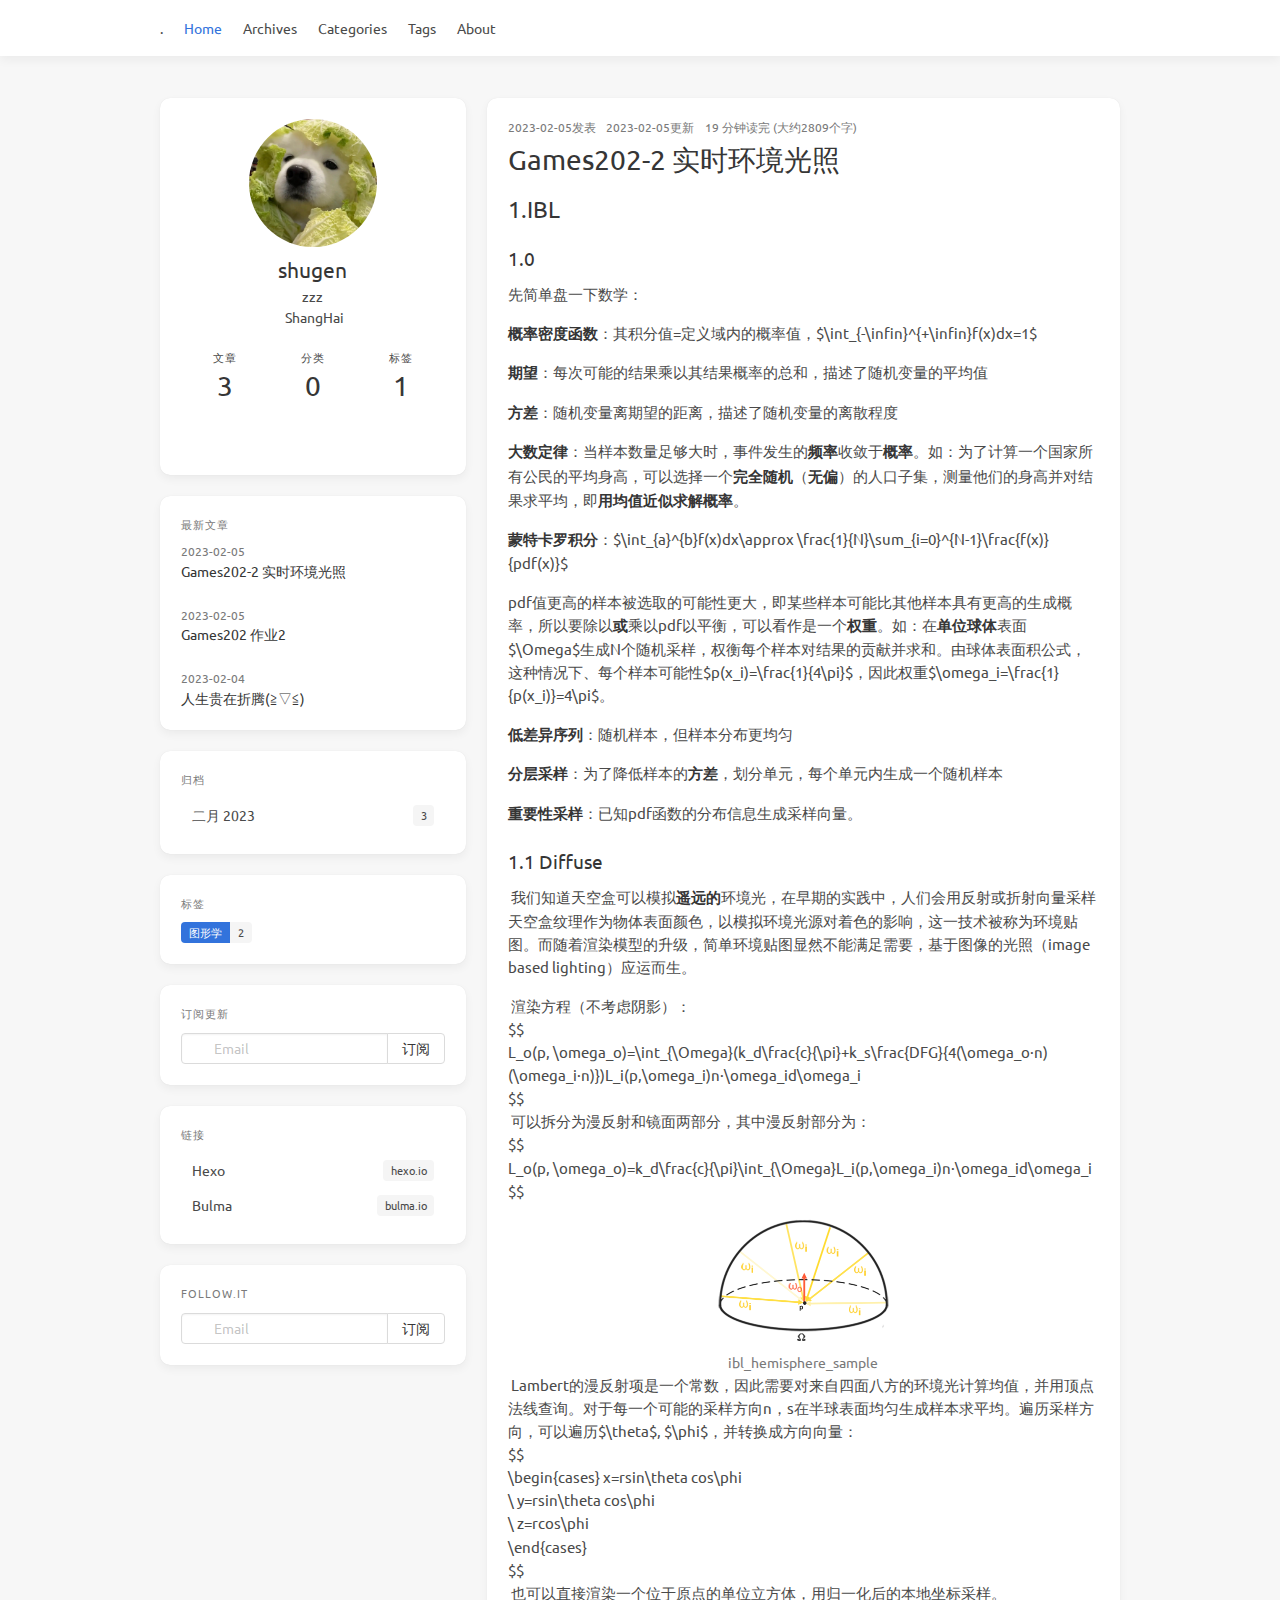
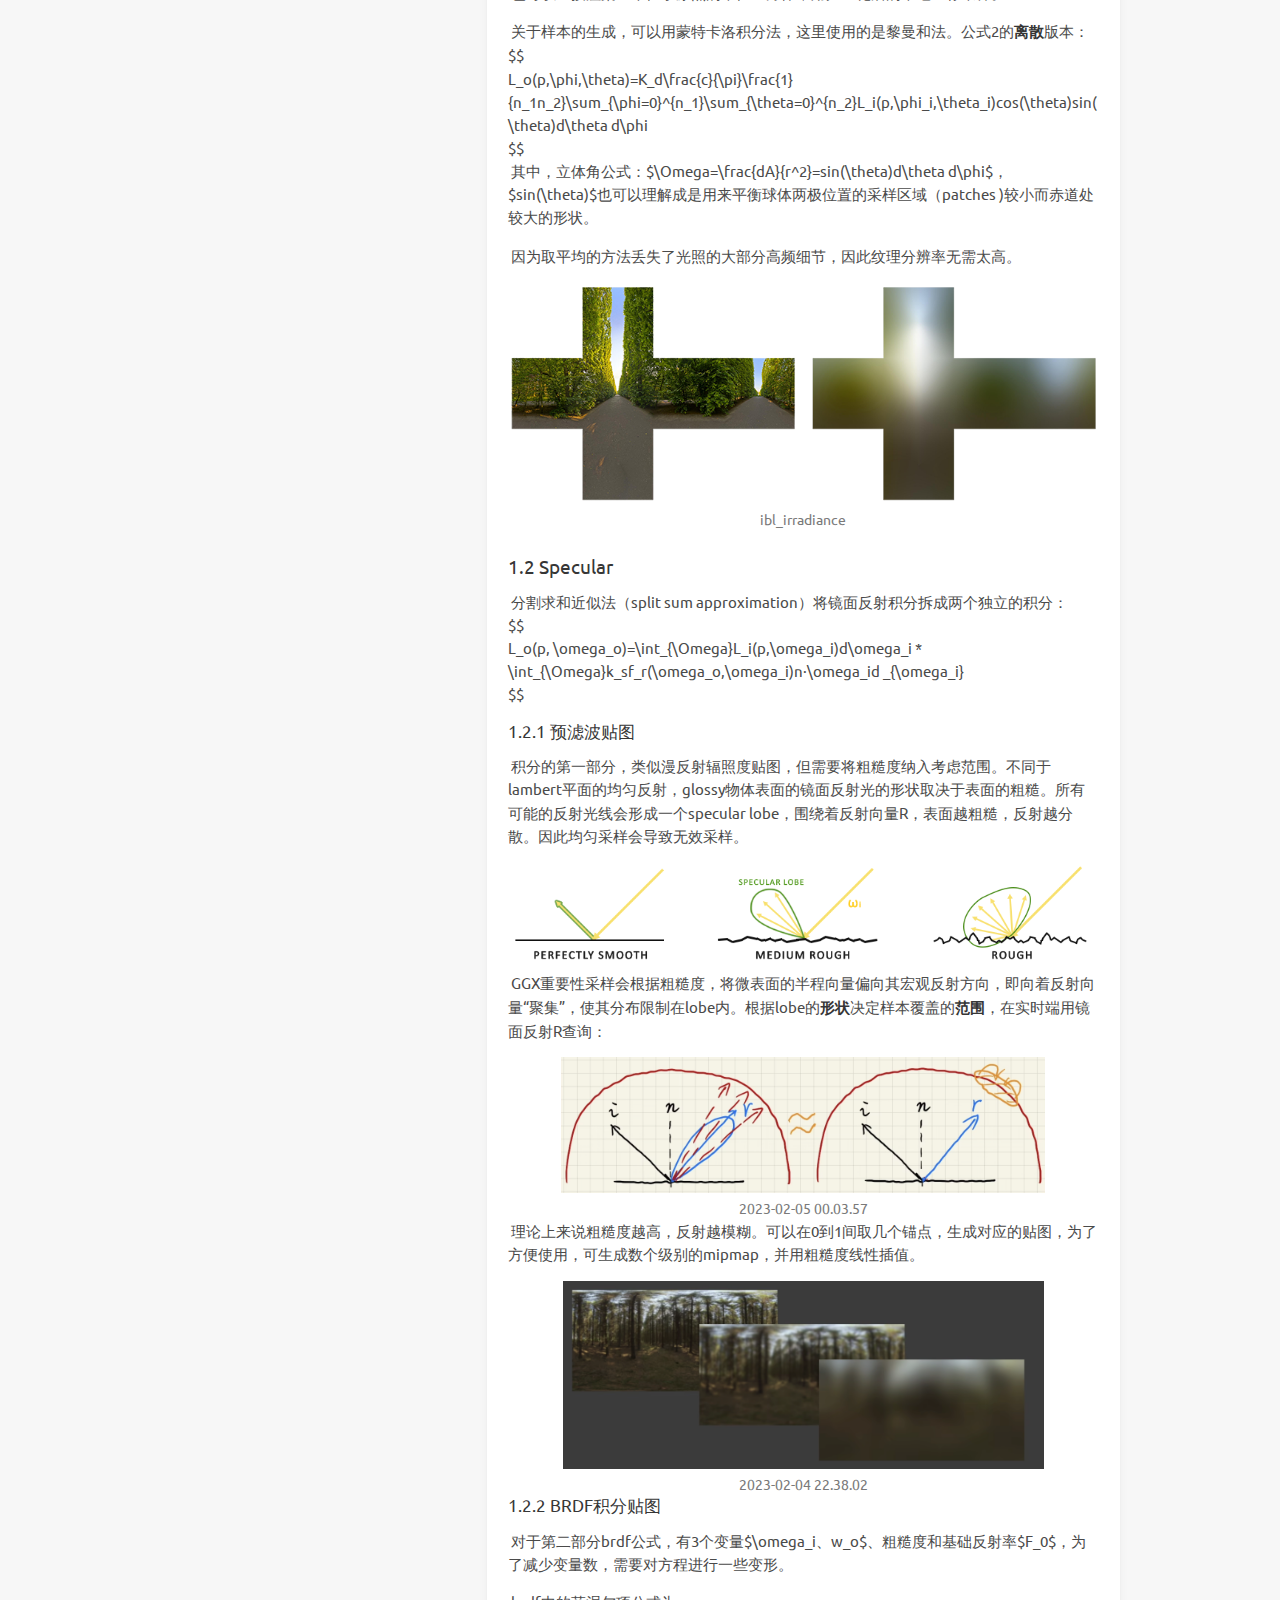
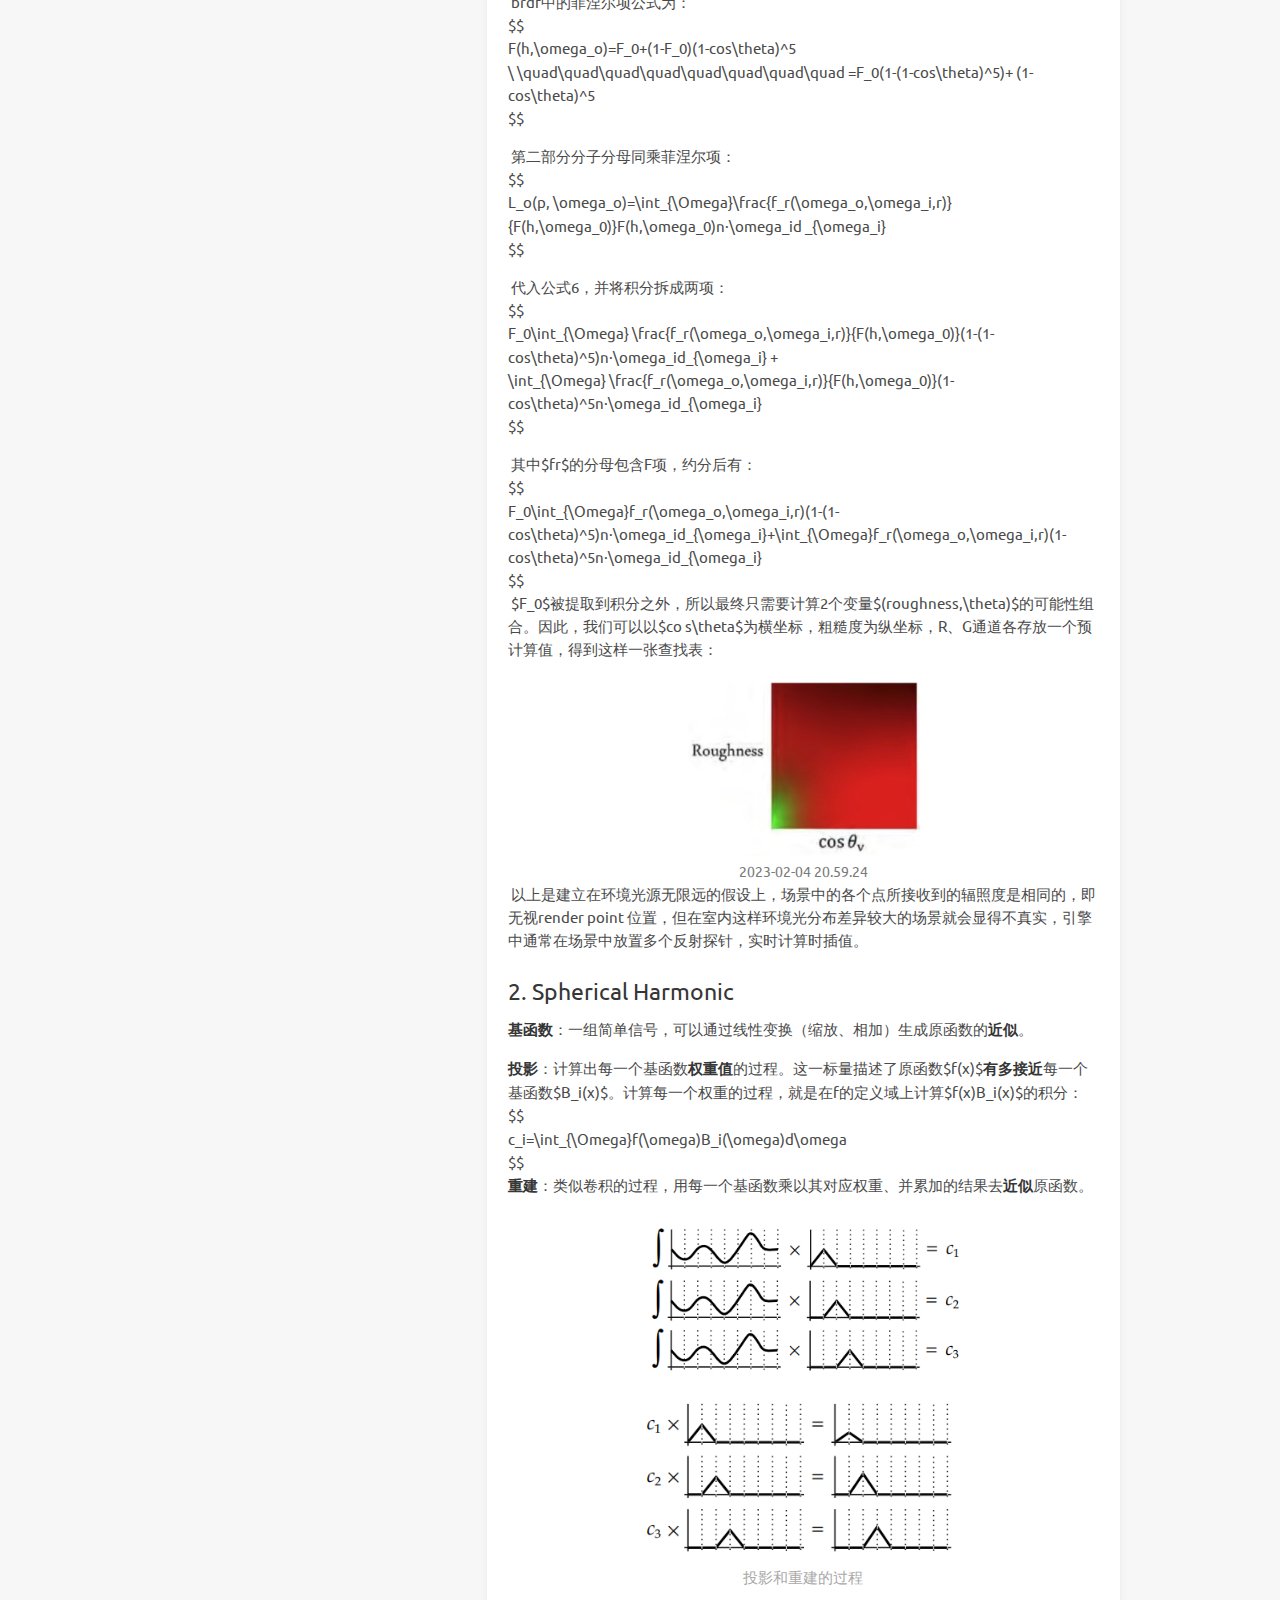
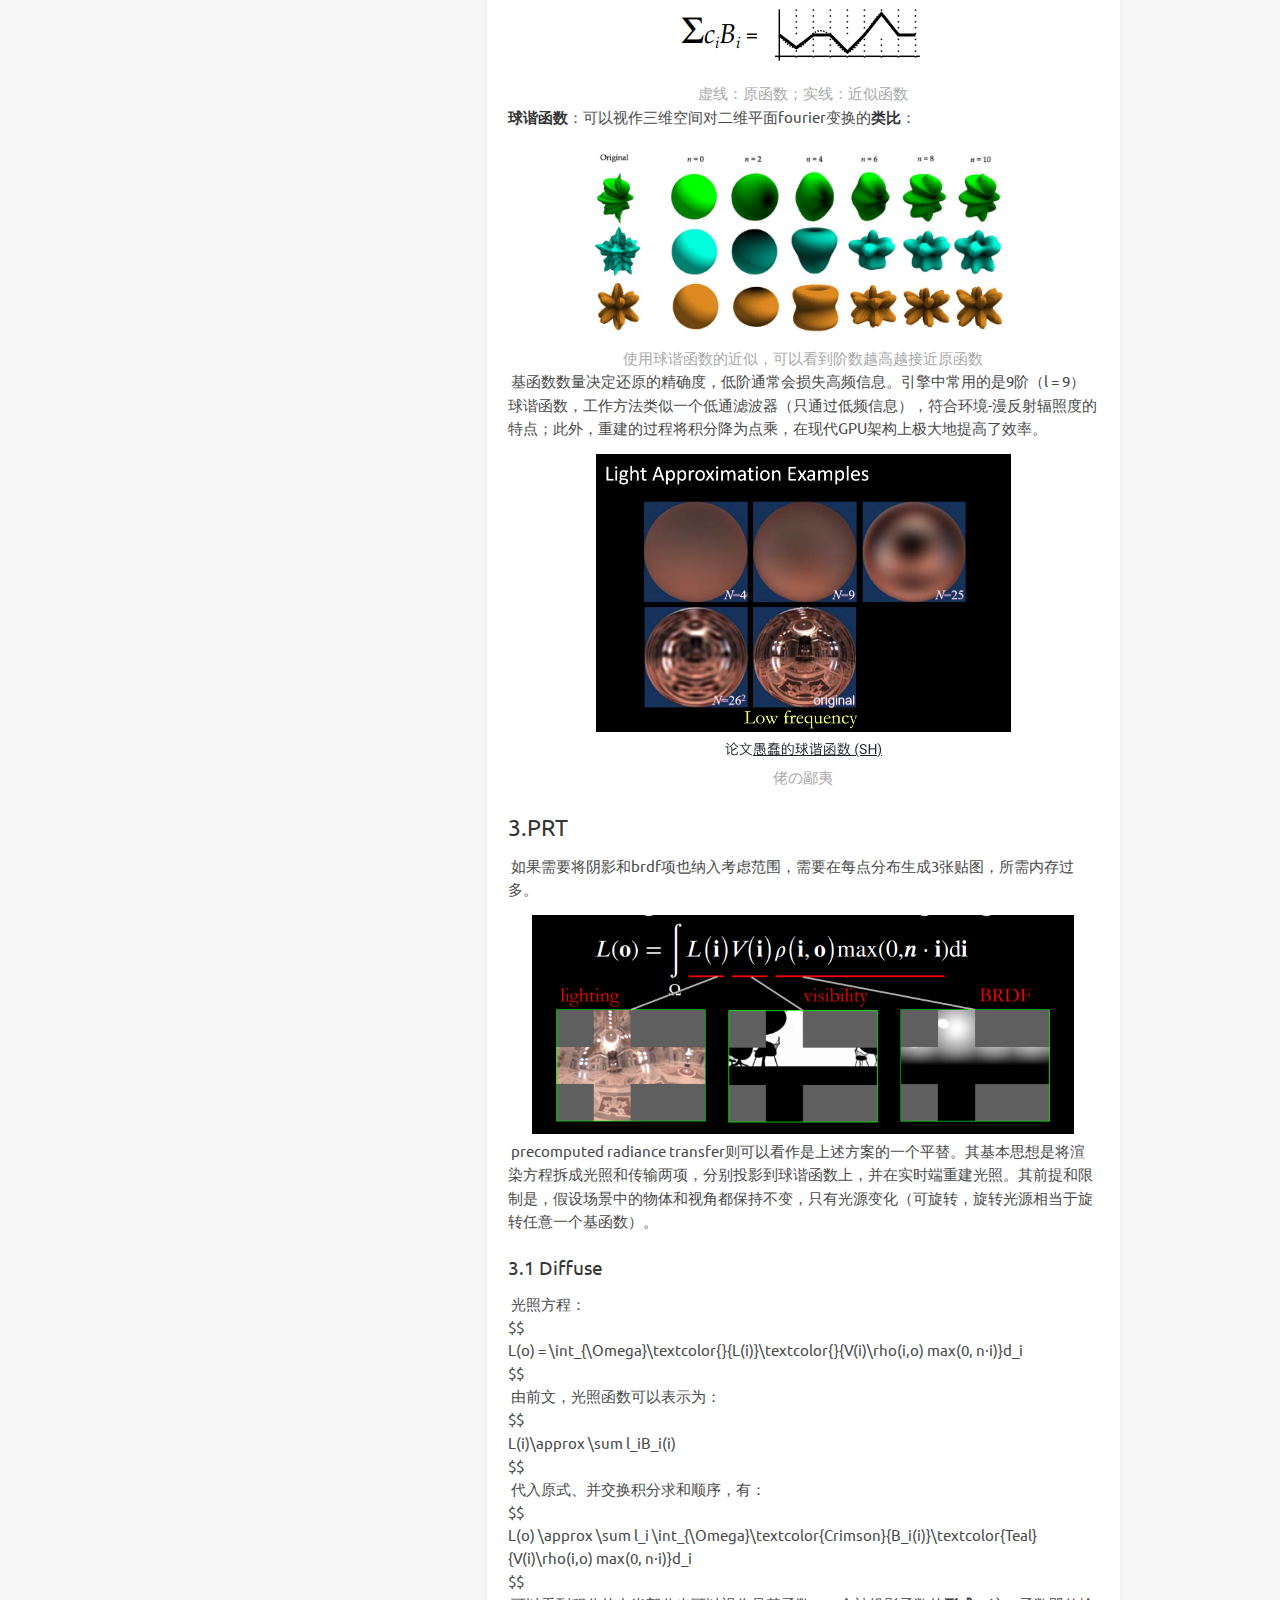
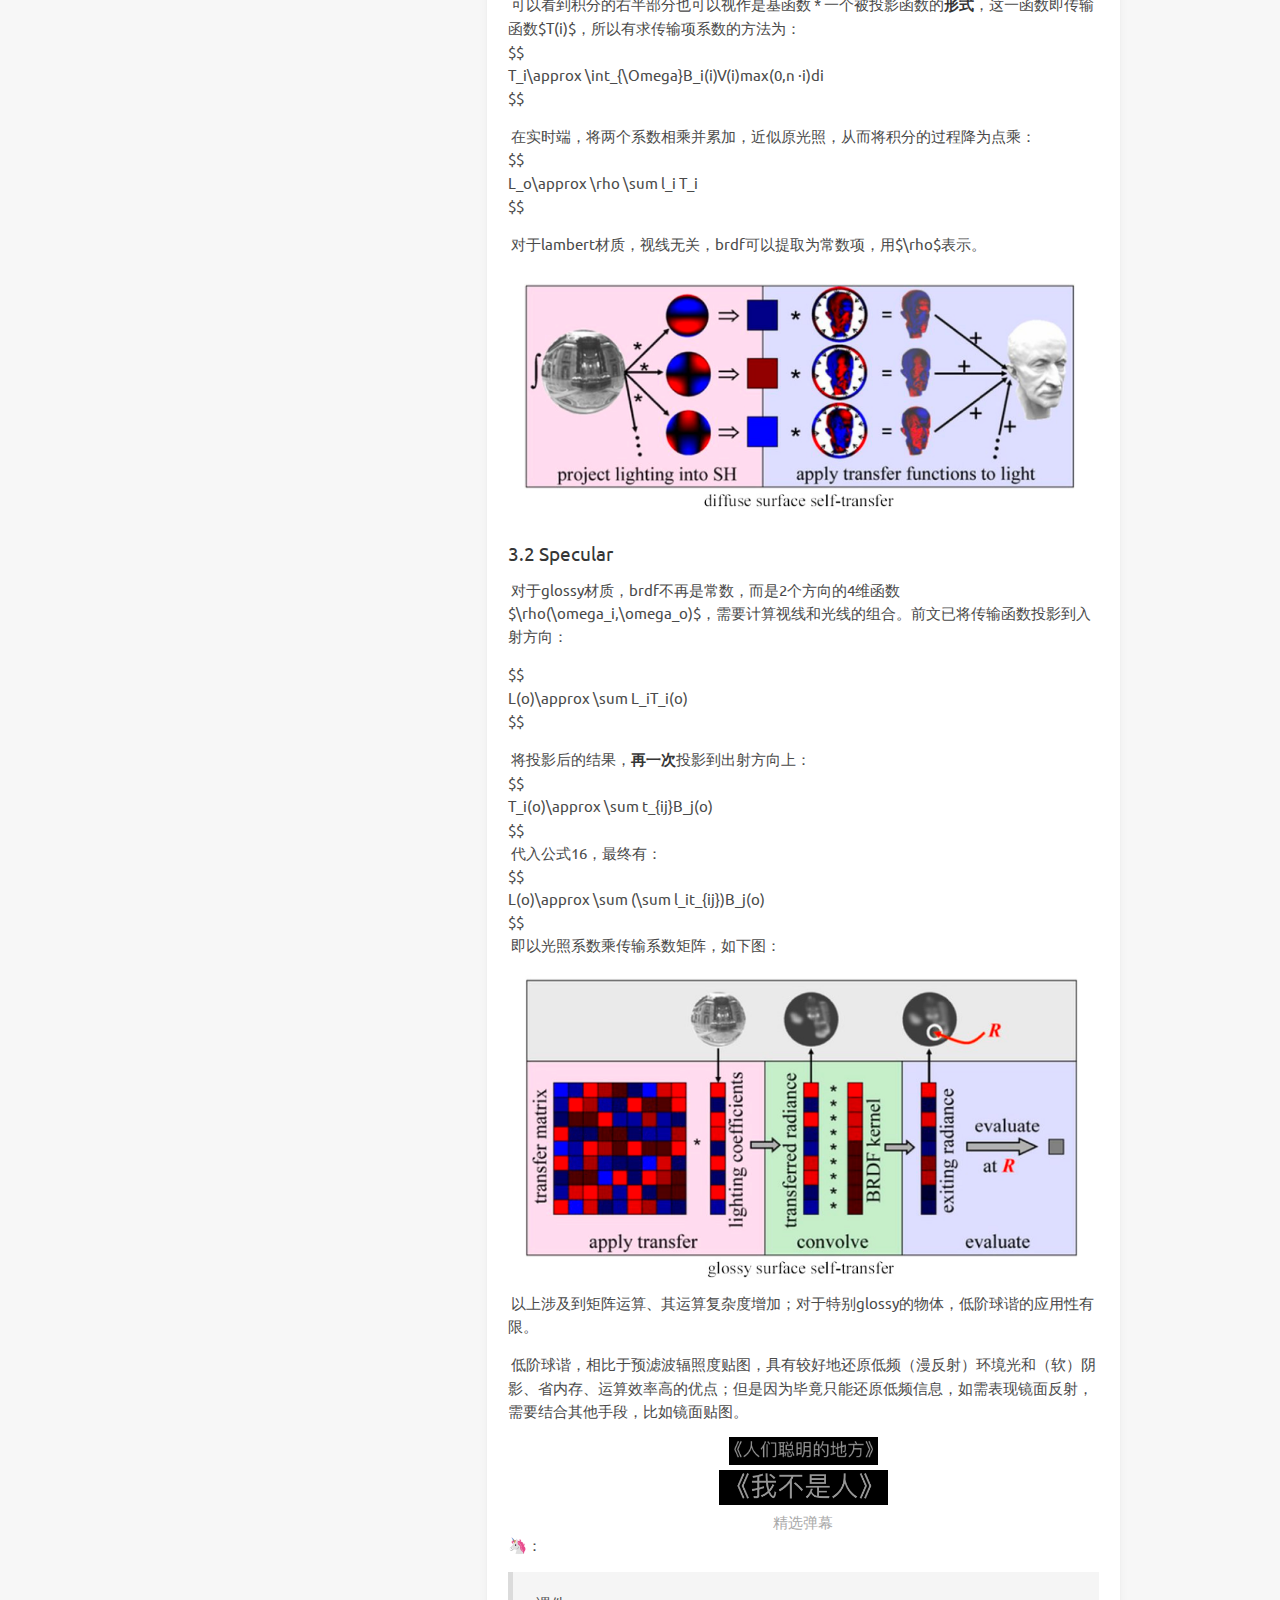
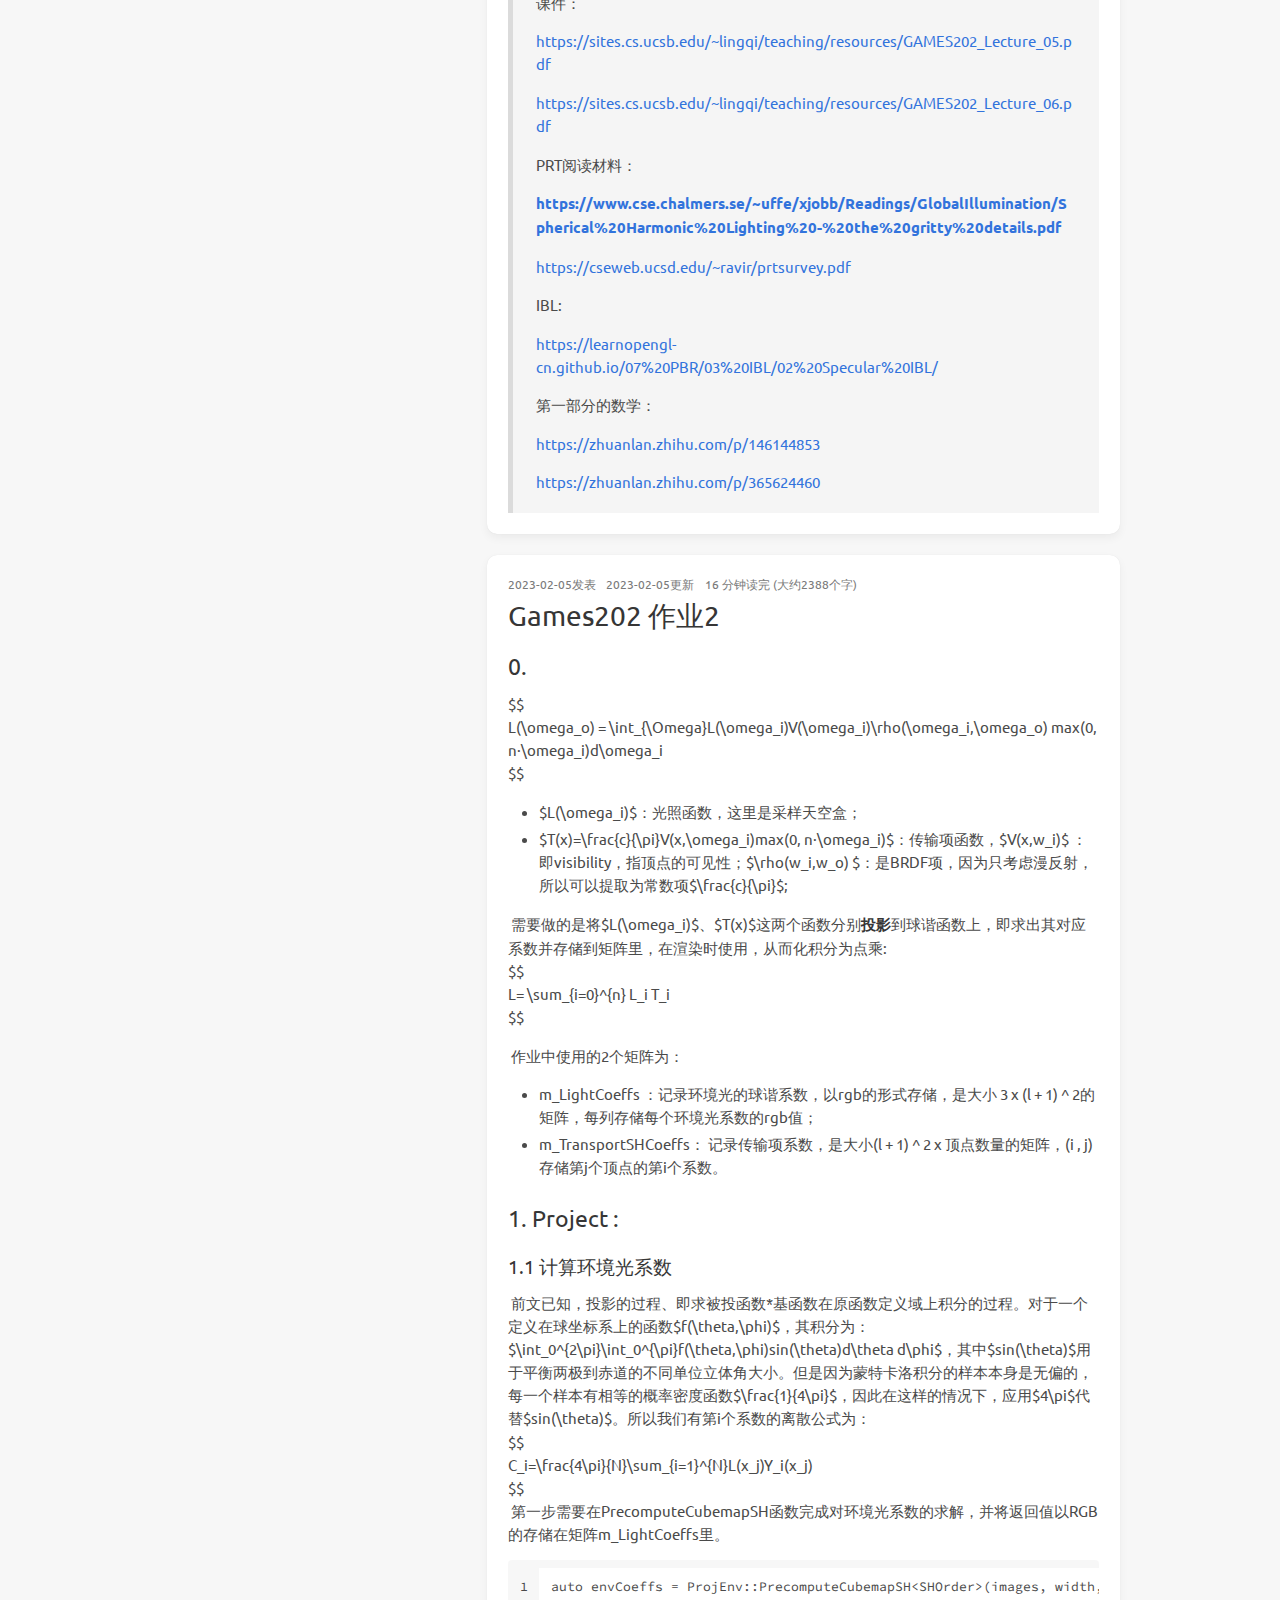
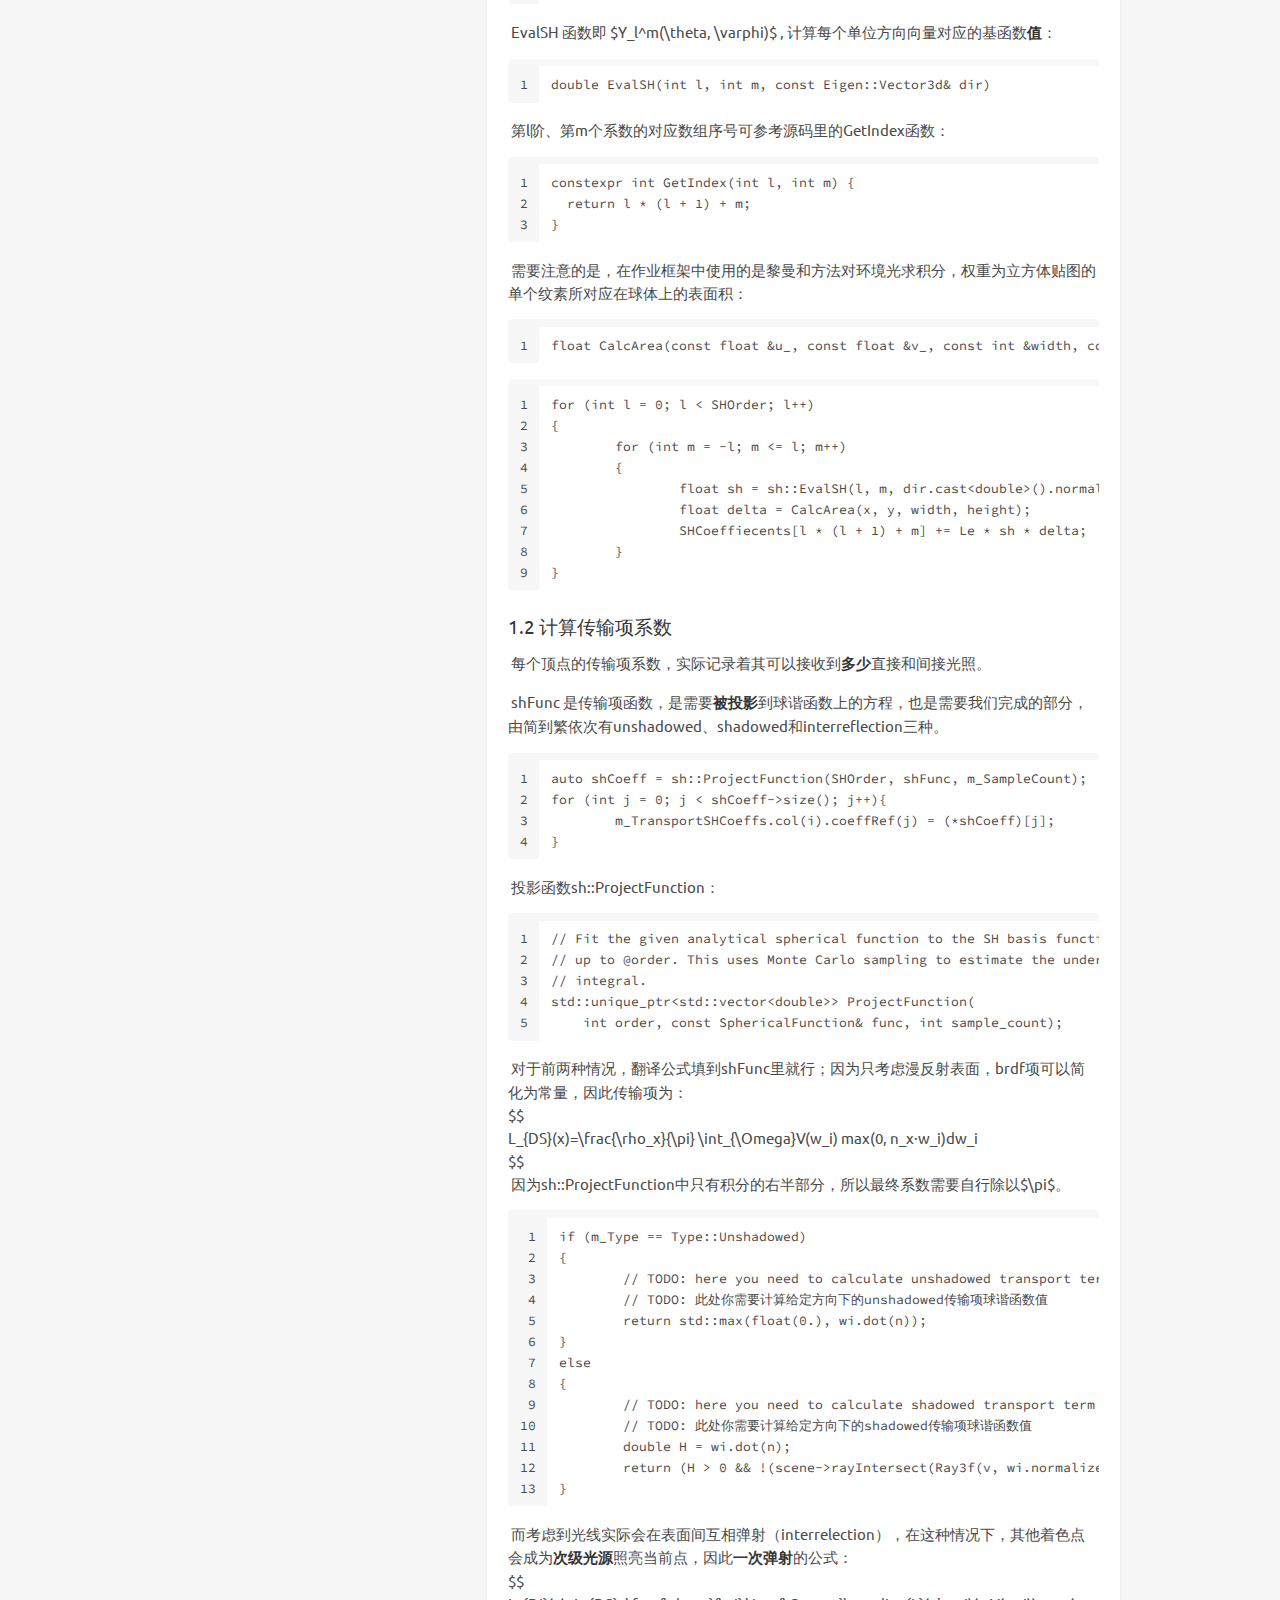
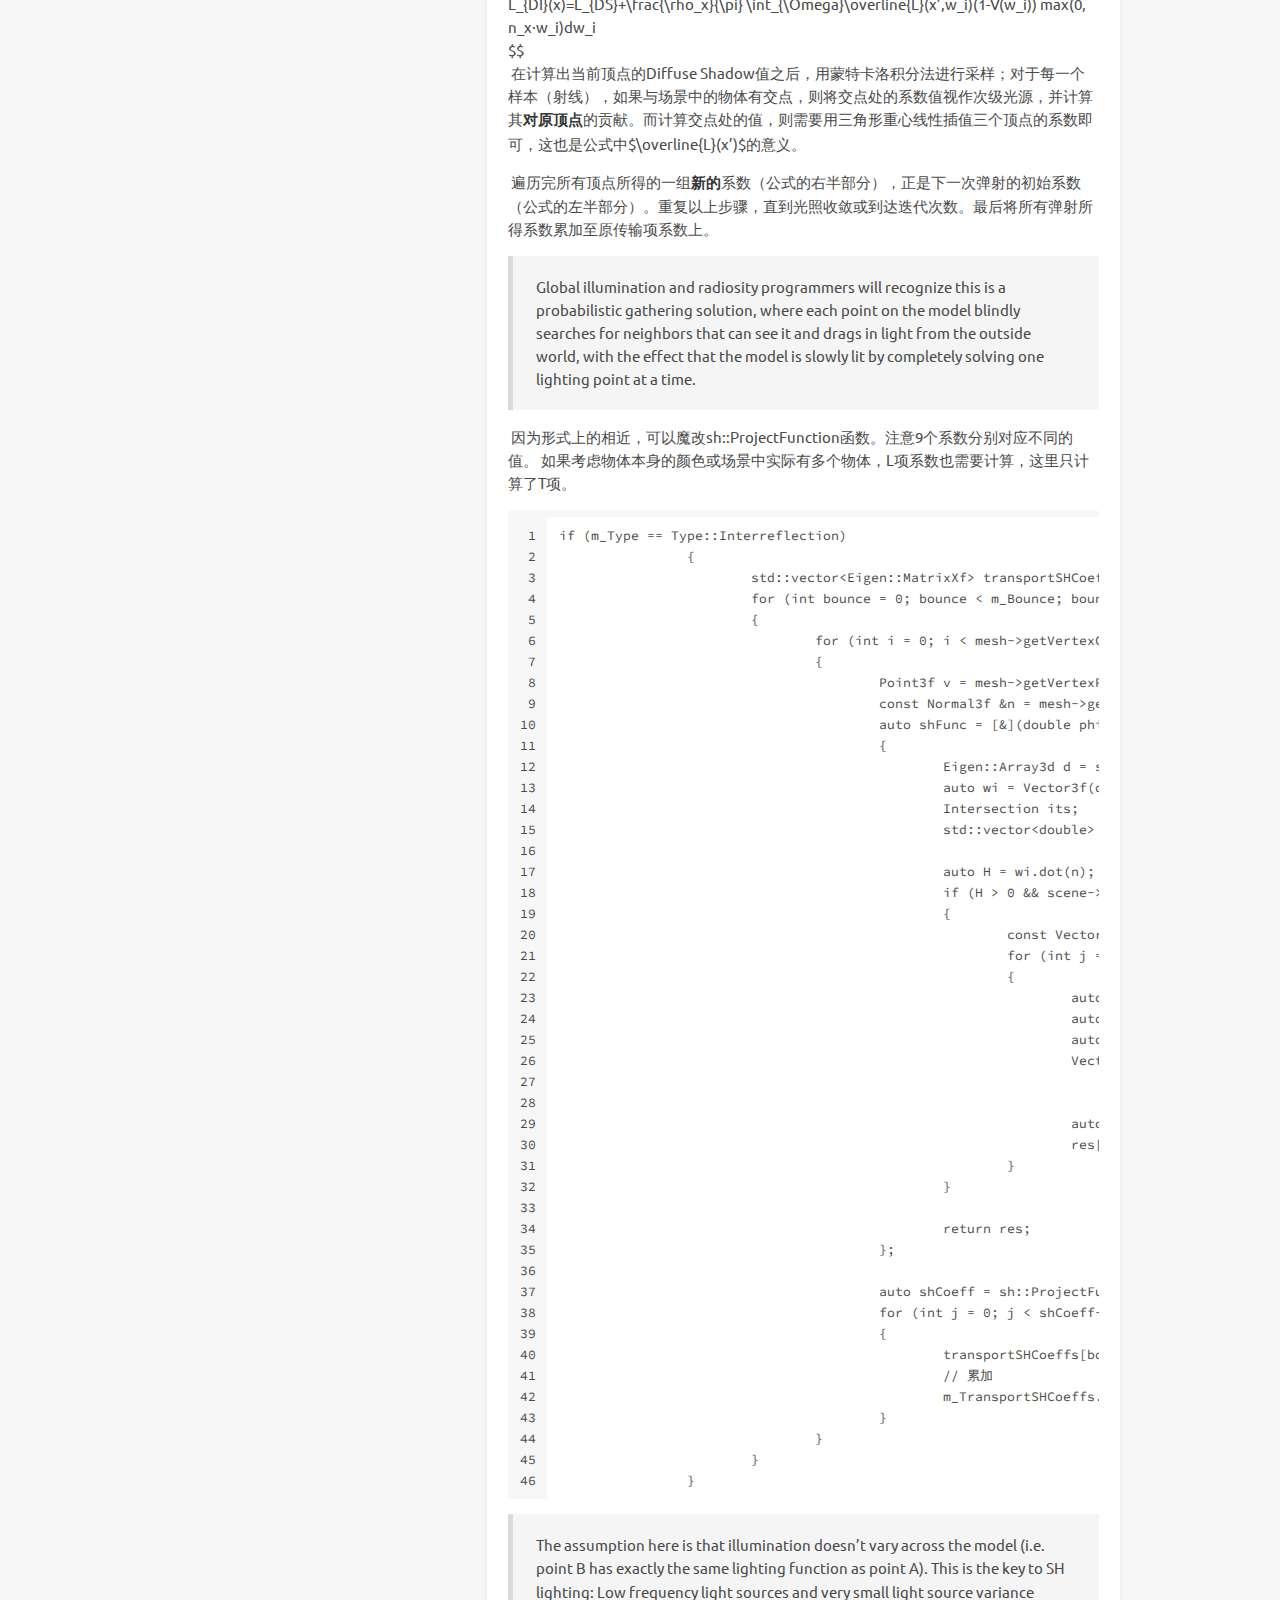
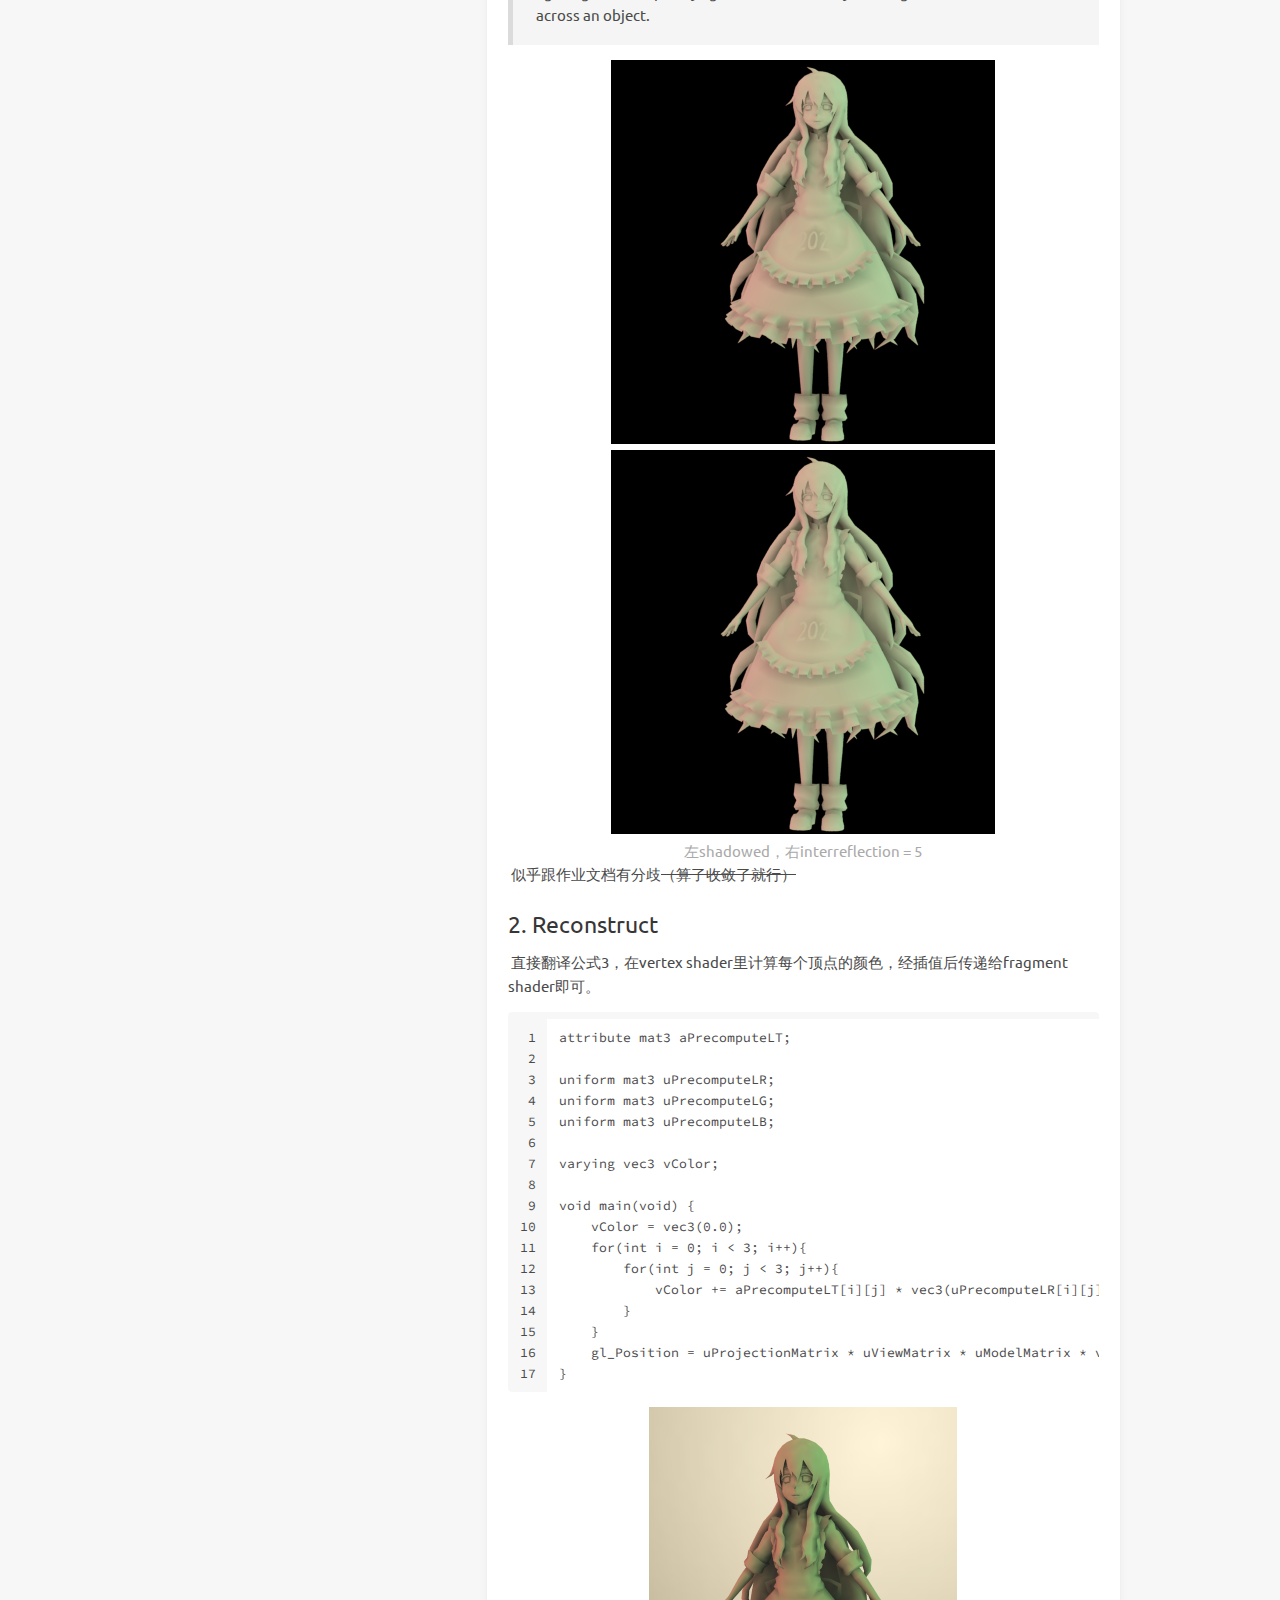
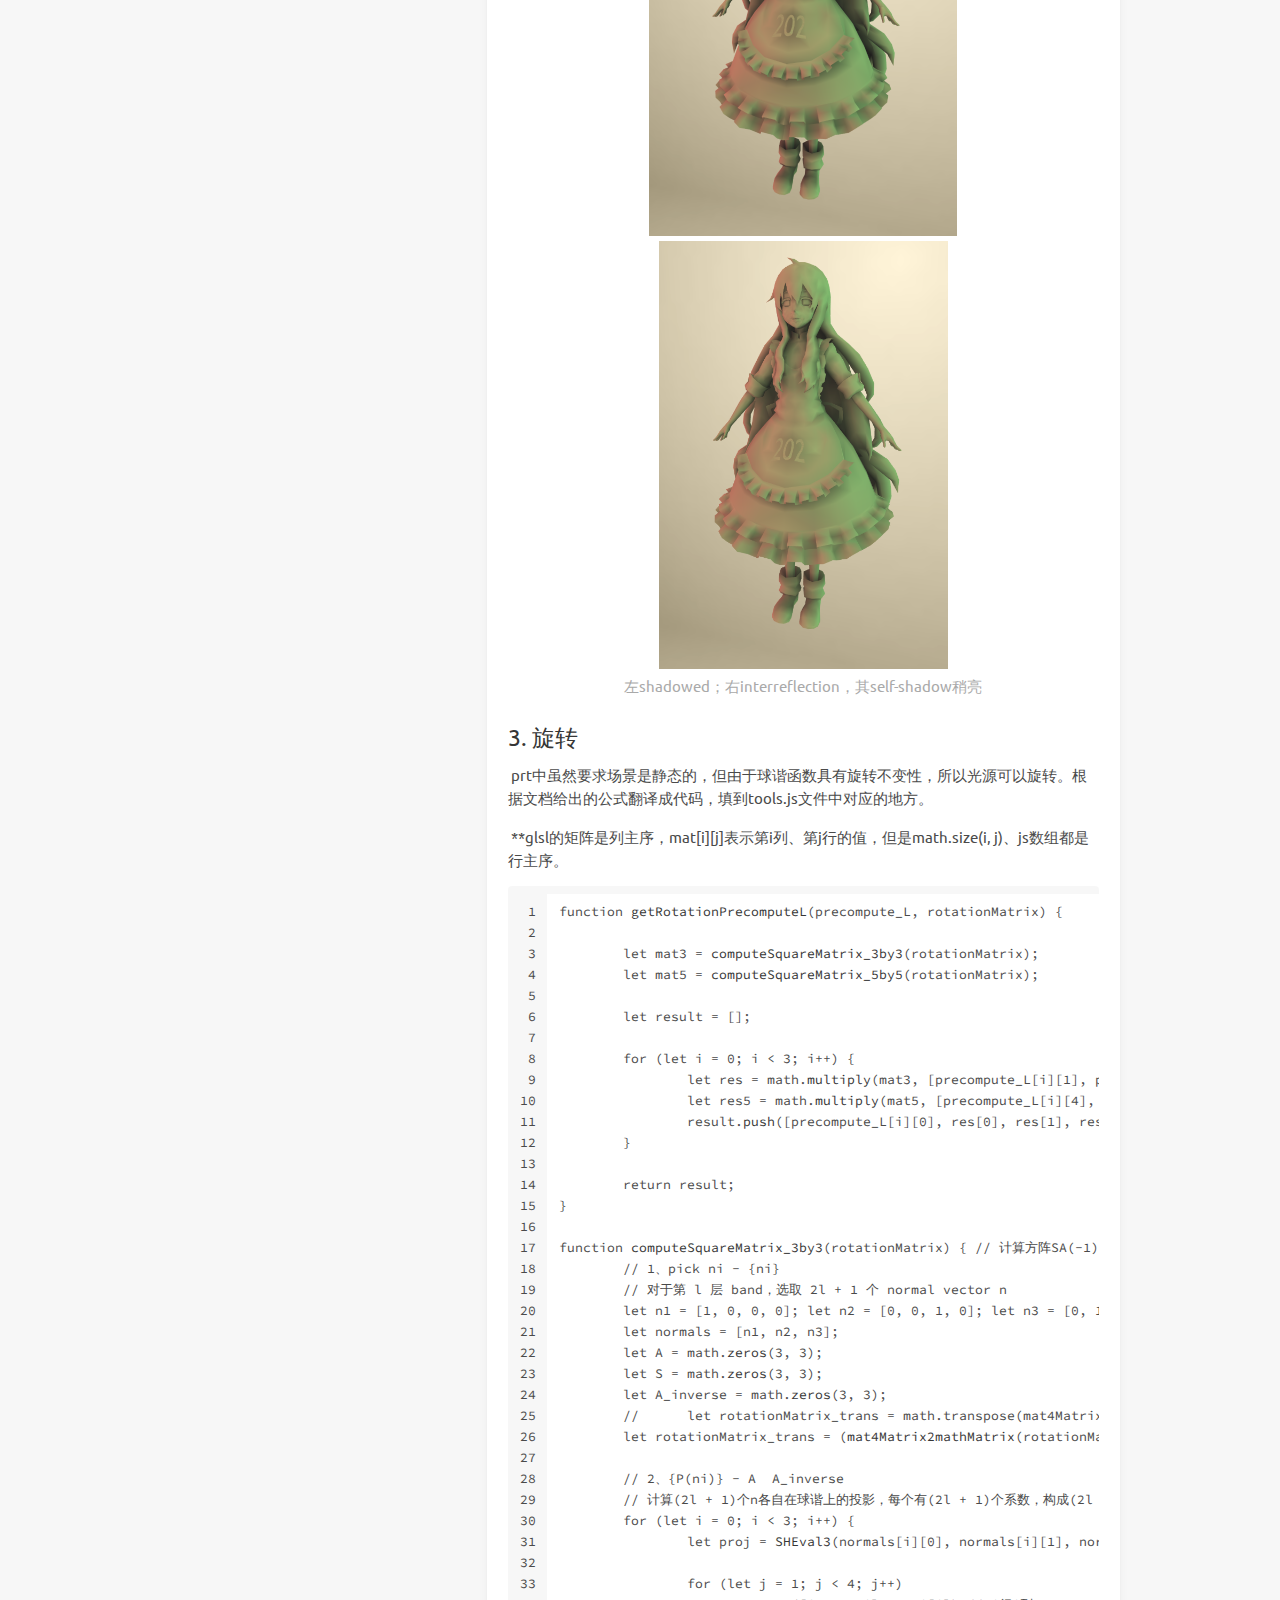
==== commit 3d410063: "Site updated: 2023-02-10 22:37:16" ====
--- a/index.html
+++ b/index.html
@@ -1,5 +1,5 @@
 <!doctype html>
-<html lang="de"><head><meta charset="utf-8"><meta name="viewport" content="width=device-width, initial-scale=1, maximum-scale=1"><meta><title>.</title><link rel="manifest" href="/manifest.json"><meta name="application-name" content="."><meta name="msapplication-TileImage" content="images/avatar.png"><meta name="apple-mobile-web-app-capable" content="yes"><meta name="apple-mobile-web-app-title" content="."><meta name="apple-mobile-web-app-status-bar-style" content="default"><meta property="og:type" content="blog"><meta property="og:title" content="."><meta property="og:url" content="https://olirrrt.github.io/"><meta property="og:site_name" content="."><meta property="og:image" content="https://olirrrt.github.io/img/og_image.png"><meta property="article:author" content="shugen"><meta property="twitter:card" content="summary"><meta property="twitter:image:src" content="https://olirrrt.github.io/img/og_image.png"><script type="application/ld+json">{"@context":"https://schema.org","@type":"BlogPosting","mainEntityOfPage":{"@type":"WebPage","@id":"https://olirrrt.github.io"},"headline":".","image":["https://olirrrt.github.io/img/og_image.png"],"author":{"@type":"Person","name":"shugen"},"publisher":{"@type":"Organization","name":".","logo":{"@type":"ImageObject"}},"description":null}</script><link rel="icon" href="/images/avatar.png"><link rel="stylesheet" href="https://use.fontawesome.com/releases/v6.0.0/css/all.css"><link rel="stylesheet" href="https://cdn.jsdelivr.net/npm/highlight.js@9.12.0/styles/atom-one-light.css"><link rel="stylesheet" href="https://fonts.googleapis.com/css2?family=Ubuntu:wght@400;600&amp;family=Source+Code+Pro"><link rel="stylesheet" href="/css/default.css"><style>body>.footer,body>.navbar,body>.section{opacity:0}</style><!--!--><!--!--><!--!--><!--!--><link rel="stylesheet" href="https://cdn.jsdelivr.net/npm/cookieconsent@3.1.1/build/cookieconsent.min.css"><link rel="stylesheet" href="https://cdn.jsdelivr.net/npm/lightgallery@1.10.0/dist/css/lightgallery.min.css"><link rel="stylesheet" href="https://cdn.jsdelivr.net/npm/justifiedGallery@3.8.1/dist/css/justifiedGallery.min.css"><!--!--><!--!--><!--!--><style>.pace{-webkit-pointer-events:none;pointer-events:none;-webkit-user-select:none;-moz-user-select:none;user-select:none}.pace-inactive{display:none}.pace .pace-progress{background:#3273dc;position:fixed;z-index:2000;top:0;right:100%;width:100%;height:2px}</style><script src="https://cdn.jsdelivr.net/npm/pace-js@1.2.4/pace.min.js"></script><!--!--><!--!--><!-- hexo injector head_end start --><script>
+<html lang="zh"><head><meta charset="utf-8"><meta name="viewport" content="width=device-width, initial-scale=1, maximum-scale=1"><meta><title>.</title><link rel="manifest" href="/manifest.json"><meta name="application-name" content="."><meta name="msapplication-TileImage" content="images/avatar.png"><meta name="apple-mobile-web-app-capable" content="yes"><meta name="apple-mobile-web-app-title" content="."><meta name="apple-mobile-web-app-status-bar-style" content="default"><meta property="og:type" content="blog"><meta property="og:title" content="."><meta property="og:url" content="https://olirrrt.github.io/"><meta property="og:site_name" content="."><meta property="og:locale" content="zh_CN"><meta property="og:image" content="https://olirrrt.github.io/img/og_image.png"><meta property="article:author" content="shugen"><meta property="twitter:card" content="summary"><meta property="twitter:image:src" content="https://olirrrt.github.io/img/og_image.png"><script type="application/ld+json">{"@context":"https://schema.org","@type":"BlogPosting","mainEntityOfPage":{"@type":"WebPage","@id":"https://olirrrt.github.io"},"headline":".","image":["https://olirrrt.github.io/img/og_image.png"],"author":{"@type":"Person","name":"shugen"},"publisher":{"@type":"Organization","name":".","logo":{"@type":"ImageObject"}},"description":null}</script><link rel="icon" href="/images/avatar.png"><link rel="stylesheet" href="https://use.fontawesome.com/releases/v6.0.0/css/all.css"><link rel="stylesheet" href="https://cdn.jsdelivr.net/npm/highlight.js@9.12.0/styles/atom-one-light.css"><link rel="stylesheet" href="https://fonts.googleapis.com/css2?family=Ubuntu:wght@400;600&amp;family=Source+Code+Pro"><link rel="stylesheet" href="/css/default.css"><style>body>.footer,body>.navbar,body>.section{opacity:0}</style><!--!--><!--!--><!--!--><!--!--><link rel="stylesheet" href="https://cdn.jsdelivr.net/npm/cookieconsent@3.1.1/build/cookieconsent.min.css"><link rel="stylesheet" href="https://cdn.jsdelivr.net/npm/lightgallery@1.10.0/dist/css/lightgallery.min.css"><link rel="stylesheet" href="https://cdn.jsdelivr.net/npm/justifiedGallery@3.8.1/dist/css/justifiedGallery.min.css"><!--!--><!--!--><!--!--><style>.pace{-webkit-pointer-events:none;pointer-events:none;-webkit-user-select:none;-moz-user-select:none;user-select:none}.pace-inactive{display:none}.pace .pace-progress{background:#3273dc;position:fixed;z-index:2000;top:0;right:100%;width:100%;height:2px}</style><script src="https://cdn.jsdelivr.net/npm/pace-js@1.2.4/pace.min.js"></script><!--!--><!--!--><!-- hexo injector head_end start --><script>
   (function () {
       function switchTab() {
           if (!location.hash) {
@@ -29,7 +29,7 @@
       switchTab();
       window.addEventListener('hashchange', switchTab, false);
   })();
-  </script><!-- hexo injector head_end end --><meta name="generator" content="Hexo 6.3.0"></head><body class="is-2-column"><nav class="navbar navbar-main"><div class="container navbar-container"><div class="navbar-brand justify-content-center"><a class="navbar-item navbar-logo" href="/">.</a></div><div class="navbar-menu"><div class="navbar-start"><a class="navbar-item is-active" href="/">Home</a><a class="navbar-item" href="/archives">Archives</a><a class="navbar-item" href="/categories">Categories</a><a class="navbar-item" href="/tags">Tags</a><a class="navbar-item" href="/about">About</a></div><div class="navbar-end"><a class="navbar-item" target="_blank" rel="noopener" title="Download on GitHub" href="https://github.com/ppoffice/hexo-theme-icarus"><i class="fab fa-github"></i></a><a class="navbar-item search" title="Suche" href="javascript:;"><i class="fas fa-search"></i></a></div></div></div></nav><section class="section"><div class="container"><div class="columns"><div class="column order-2 column-main is-8-tablet is-8-desktop is-8-widescreen"><div class="card"><article class="card-content article" role="article"><div class="article-meta is-size-7 is-uppercase level is-mobile"><div class="level-left"><span class="level-item">Gepostet vor&nbsp;<time dateTime="2023-02-04T16:00:00.000Z" title="2/5/2023, 12:00:00 AM">2023-02-05</time></span><span class="level-item">Aktualisiert vor&nbsp;<time dateTime="2023-02-05T13:00:13.436Z" title="2/5/2023, 9:00:13 PM">2023-02-05</time></span><span class="level-item">19 minutes lesen (Über 2809 Wörter)</span></div></div><h1 class="title is-3 is-size-4-mobile"><a class="link-muted" href="/2023/02/05/Games202-2/">Games202-2 实时环境光照</a></h1><div class="content"><h2 id="1-IBL"><a href="#1-IBL" class="headerlink" title="1.IBL"></a>1.IBL</h2><h3 id="1-0"><a href="#1-0" class="headerlink" title="1.0"></a>1.0</h3><p>先简单盘一下数学：</p>
+  </script><!-- hexo injector head_end end --><meta name="generator" content="Hexo 6.3.0"></head><body class="is-2-column"><nav class="navbar navbar-main"><div class="container navbar-container"><div class="navbar-brand justify-content-center"><a class="navbar-item navbar-logo" href="/">.</a></div><div class="navbar-menu"><div class="navbar-start"><a class="navbar-item is-active" href="/">Home</a><a class="navbar-item" href="/archives">Archives</a><a class="navbar-item" href="/categories">Categories</a><a class="navbar-item" href="/tags">Tags</a><a class="navbar-item" href="/about">About</a></div><div class="navbar-end"><a class="navbar-item" target="_blank" rel="noopener" title="Download on GitHub" href="https://github.com/ppoffice/hexo-theme-icarus"><i class="fab fa-github"></i></a><a class="navbar-item search" title="搜索" href="javascript:;"><i class="fas fa-search"></i></a></div></div></div></nav><section class="section"><div class="container"><div class="columns"><div class="column order-2 column-main is-8-tablet is-8-desktop is-8-widescreen"><div class="card"><article class="card-content article" role="article"><div class="article-meta is-size-7 is-uppercase level is-mobile"><div class="level-left"><span class="level-item"><time dateTime="2023-02-04T16:00:00.000Z" title="2/5/2023, 12:00:00 AM">2023-02-05</time>发表</span><span class="level-item"><time dateTime="2023-02-05T13:00:13.436Z" title="2/5/2023, 9:00:13 PM">2023-02-05</time>更新</span><span class="level-item">19 分钟读完 (大约2809个字)</span></div></div><h1 class="title is-3 is-size-4-mobile"><a class="link-muted" href="/2023/02/05/Games202-2/">Games202-2 实时环境光照</a></h1><div class="content"><h2 id="1-IBL"><a href="#1-IBL" class="headerlink" title="1.IBL"></a>1.IBL</h2><h3 id="1-0"><a href="#1-0" class="headerlink" title="1.0"></a>1.0</h3><p>先简单盘一下数学：</p>
 <p><strong>概率密度函数</strong>：其积分值&#x3D;定义域内的概率值，$\int_{-\infin}^{+\infin}f(x)dx&#x3D;1$</p>
 <p><strong>期望</strong>：每次可能的结果乘以其结果概率的总和，描述了随机变量的平均值</p>
 <p><strong>方差</strong>：随机变量离期望的距离，描述了随机变量的离散程度</p>
@@ -120,7 +120,7 @@
 <p><a target="_blank" rel="noopener" href="https://zhuanlan.zhihu.com/p/146144853">https://zhuanlan.zhihu.com/p/146144853</a></p>
 <p><a target="_blank" rel="noopener" href="https://zhuanlan.zhihu.com/p/365624460">https://zhuanlan.zhihu.com/p/365624460</a></p>
 </blockquote>
-</div></article></div><div class="card"><article class="card-content article" role="article"><div class="article-meta is-size-7 is-uppercase level is-mobile"><div class="level-left"><span class="level-item">Gepostet vor&nbsp;<time dateTime="2023-02-04T16:00:00.000Z" title="2/5/2023, 12:00:00 AM">2023-02-05</time></span><span class="level-item">Aktualisiert vor&nbsp;<time dateTime="2023-02-05T13:00:13.446Z" title="2/5/2023, 9:00:13 PM">2023-02-05</time></span><span class="level-item">16 minutes lesen (Über 2388 Wörter)</span></div></div><h1 class="title is-3 is-size-4-mobile"><a class="link-muted" href="/2023/02/05/Games202-2_hmw/">Games202 作业2</a></h1><div class="content"><h2 id="0"><a href="#0" class="headerlink" title="0."></a>0.</h2><p>$$<br>L(\omega_o) &#x3D; \int_{\Omega}L(\omega_i)V(\omega_i)\rho(\omega_i,\omega_o) max(0, n·\omega_i)d\omega_i<br>$$</p>
+</div></article></div><div class="card"><article class="card-content article" role="article"><div class="article-meta is-size-7 is-uppercase level is-mobile"><div class="level-left"><span class="level-item"><time dateTime="2023-02-04T16:00:00.000Z" title="2/5/2023, 12:00:00 AM">2023-02-05</time>发表</span><span class="level-item"><time dateTime="2023-02-05T13:00:13.446Z" title="2/5/2023, 9:00:13 PM">2023-02-05</time>更新</span><span class="level-item">16 分钟读完 (大约2388个字)</span></div></div><h1 class="title is-3 is-size-4-mobile"><a class="link-muted" href="/2023/02/05/Games202-2_hmw/">Games202 作业2</a></h1><div class="content"><h2 id="0"><a href="#0" class="headerlink" title="0."></a>0.</h2><p>$$<br>L(\omega_o) &#x3D; \int_{\Omega}L(\omega_i)V(\omega_i)\rho(\omega_i,\omega_o) max(0, n·\omega_i)d\omega_i<br>$$</p>
 <ul>
 <li><p>$L(\omega_i)$：光照函数，这里是采样天空盒；</p>
 </li>
@@ -203,27 +203,27 @@
 <p><strong>Glsl:</strong>  <a target="_blank" rel="noopener" href="https://registry.khronos.org/OpenGL/specs/gl/GLSLangSpec.4.30.pdf#page=35">https://registry.khronos.org/OpenGL/specs/gl/GLSLangSpec.4.30.pdf#page=35</a></p>
 <p><strong>Webgl:</strong>  <a target="_blank" rel="noopener" href="https://webglfundamentals.org/webgl/lessons/webgl-shaders-and-glsl.html">https://webglfundamentals.org/webgl/lessons/webgl-shaders-and-glsl.html</a></p>
 <p>ide debug:  <a target="_blank" rel="noopener" href="https://code.visualstudio.com/docs/cpp/launch-json-reference">https://code.visualstudio.com/docs/cpp/launch-json-reference</a></p>
-</div></article></div><div class="card"><article class="card-content article" role="article"><div class="article-meta is-size-7 is-uppercase level is-mobile"><div class="level-left"><span class="level-item">Gepostet vor&nbsp;<time dateTime="2023-02-03T16:00:00.000Z" title="2/4/2023, 12:00:00 AM">2023-02-04</time></span><span class="level-item">Aktualisiert vor&nbsp;<time dateTime="2023-02-05T13:00:13.471Z" title="2/5/2023, 9:00:13 PM">2023-02-05</time></span><span class="level-item">a few seconds lesen (Über 1 Wort)</span></div></div><h1 class="title is-3 is-size-4-mobile"><a class="link-muted" href="/2023/02/04/test/">人生贵在折腾(≧▽≦)</a></h1><div class="content"><p><img src="/2023/02/04/test/1.jpeg"></p>
-</div></article></div></div><div class="column column-left is-4-tablet is-4-desktop is-4-widescreen  order-1"><div class="card widget" data-type="profile"><div class="card-content"><nav class="level"><div class="level-item has-text-centered flex-shrink-1"><div><figure class="image is-128x128 mx-auto mb-2"><img class="avatar is-rounded" src="/images/avatar.png" alt="shugen"></figure><p class="title is-size-4 is-block" style="line-height:inherit;">shugen</p><p class="is-size-6 is-block">zzz</p><p class="is-size-6 is-flex justify-content-center"><i class="fas fa-map-marker-alt mr-1"></i><span>ShangHai</span></p></div></div></nav><nav class="level is-mobile"><div class="level-item has-text-centered is-marginless"><div><p class="heading">Seiten</p><a href="/archives"><p class="title">3</p></a></div></div><div class="level-item has-text-centered is-marginless"><div><p class="heading">Kategorien</p><a href="/categories"><p class="title">0</p></a></div></div><div class="level-item has-text-centered is-marginless"><div><p class="heading">Tag</p><a href="/tags"><p class="title">1</p></a></div></div></nav><div class="level is-mobile is-multiline"><a class="level-item button is-transparent is-marginless" target="_blank" rel="noopener" title="Github" href="https://github.com/olirrrt"><i class="fab fa-github"></i></a><a class="level-item button is-transparent is-marginless" target="_blank" rel="noopener" title="Facebook" href="https://trilozzz.lofter.com"><i class="fab fa-facebook"></i></a><a class="level-item button is-transparent is-marginless" target="_blank" rel="noopener" title="Twitter" href="https://twitter.com/Trilo67899622"><i class="fab fa-twitter"></i></a></div></div></div><!--!--><!--!--><div class="card widget" data-type="recent-posts"><div class="card-content"><h3 class="menu-label">Letzte Einträge</h3><article class="media"><div class="media-content"><p class="date"><time dateTime="2023-02-04T16:00:00.000Z">2023-02-05</time></p><p class="title"><a href="/2023/02/05/Games202-2/">Games202-2 实时环境光照</a></p></div></article><article class="media"><div class="media-content"><p class="date"><time dateTime="2023-02-04T16:00:00.000Z">2023-02-05</time></p><p class="title"><a href="/2023/02/05/Games202-2_hmw/">Games202 作业2</a></p></div></article><article class="media"><div class="media-content"><p class="date"><time dateTime="2023-02-03T16:00:00.000Z">2023-02-04</time></p><p class="title"><a href="/2023/02/04/test/">人生贵在折腾(≧▽≦)</a></p></div></article></div></div><div class="card widget" data-type="archives"><div class="card-content"><div class="menu"><h3 class="menu-label">Archive</h3><ul class="menu-list"><li><a class="level is-mobile" href="/archives/2023/02/"><span class="level-start"><span class="level-item">February 2023</span></span><span class="level-end"><span class="level-item tag">3</span></span></a></li></ul></div></div></div><div class="card widget" data-type="tags"><div class="card-content"><div class="menu"><h3 class="menu-label">Tags</h3><div class="field is-grouped is-grouped-multiline"><div class="control"><a class="tags has-addons" href="/tags/%E5%9B%BE%E5%BD%A2%E5%AD%A6/"><span class="tag">图形学</span><span class="tag">2</span></a></div></div></div></div></div><div class="card widget" data-type="subscribe-email"><div class="card-content"><div class="menu"><h3 class="menu-label">Abonnieren Sie Updates</h3><form action="https://feedburner.google.com/fb/a/mailverify" method="post" target="popupwindow" onsubmit="window.open(&#039;https://feedburner.google.com/fb/a/mailverify?uri=&#039;,&#039;popupwindow&#039;,&#039;scrollbars=yes,width=550,height=520&#039;);return true"><input type="hidden" value="" name="uri"><input type="hidden" name="loc" value="en_US"><div class="field has-addons"><div class="control has-icons-left is-expanded"><input class="input" name="email" type="email" placeholder="Email"><span class="icon is-small is-left"><i class="fas fa-envelope"></i></span></div><div class="control"><input class="button" type="submit" value="Abonnieren"></div></div></form></div></div></div><div class="card widget" data-type="links"><div class="card-content"><div class="menu"><h3 class="menu-label">Links</h3><ul class="menu-list"><li><a class="level is-mobile" href="https://hexo.io" target="_blank" rel="noopener"><span class="level-left"><span class="level-item">Hexo</span></span><span class="level-right"><span class="level-item tag">hexo.io</span></span></a></li><li><a class="level is-mobile" href="https://bulma.io" target="_blank" rel="noopener"><span class="level-left"><span class="level-item">Bulma</span></span><span class="level-right"><span class="level-item tag">bulma.io</span></span></a></li></ul></div></div></div><div class="card widget" data-type="subscribe-email"><div class="card-content"><div class="menu"><h3 class="menu-label">follow.it</h3><form action="" method="post" target="_blank"><div class="field has-addons"><div class="control has-icons-left is-expanded"><input class="input" name="email" type="email" placeholder="Email"><span class="icon is-small is-left"><i class="fas fa-envelope"></i></span></div><div class="control"><input class="button" type="submit" value="Abonnieren"></div></div></form></div></div></div></div><!--!--></div></div></section><footer class="footer"><div class="container"><div class="level"><div class="level-start"><a class="footer-logo is-block mb-2" href="/">.</a><p class="is-size-7"><span>&copy; 2023 shugen</span>  Powered by <a href="https://hexo.io/" target="_blank" rel="noopener">Hexo</a> &amp; <a href="https://github.com/ppoffice/hexo-theme-icarus" target="_blank" rel="noopener">Icarus</a></p></div><div class="level-end"><div class="field has-addons"><p class="control"><a class="button is-transparent is-large" target="_blank" rel="noopener" title="Creative Commons" href="https://creativecommons.org/"><i class="fab fa-creative-commons"></i></a></p><p class="control"><a class="button is-transparent is-large" target="_blank" rel="noopener" title="Attribution 4.0 International" href="https://creativecommons.org/licenses/by/4.0/"><i class="fab fa-creative-commons-by"></i></a></p><p class="control"><a class="button is-transparent is-large" target="_blank" rel="noopener" title="Download on GitHub" href="https://github.com/ppoffice/hexo-theme-icarus"><i class="fab fa-github"></i></a></p></div></div></div></div></footer><script src="https://cdn.jsdelivr.net/npm/jquery@3.3.1/dist/jquery.min.js"></script><script src="https://cdn.jsdelivr.net/npm/moment@2.22.2/min/moment-with-locales.min.js"></script><script src="https://cdn.jsdelivr.net/npm/clipboard@2.0.4/dist/clipboard.min.js" defer></script><script>moment.locale("en");</script><script>var IcarusThemeSettings = {
+</div></article></div><div class="card"><article class="card-content article" role="article"><div class="article-meta is-size-7 is-uppercase level is-mobile"><div class="level-left"><span class="level-item"><time dateTime="2023-02-03T16:00:00.000Z" title="2/4/2023, 12:00:00 AM">2023-02-04</time>发表</span><span class="level-item"><time dateTime="2023-02-05T13:00:13.471Z" title="2/5/2023, 9:00:13 PM">2023-02-05</time>更新</span><span class="level-item">几秒读完 (大约1个字)</span></div></div><h1 class="title is-3 is-size-4-mobile"><a class="link-muted" href="/2023/02/04/test/">人生贵在折腾(≧▽≦)</a></h1><div class="content"><p><img src="/2023/02/04/test/1.jpeg"></p>
+</div></article></div></div><div class="column column-left is-4-tablet is-4-desktop is-4-widescreen  order-1"><div class="card widget" data-type="profile"><div class="card-content"><nav class="level"><div class="level-item has-text-centered flex-shrink-1"><div><figure class="image is-128x128 mx-auto mb-2"><img class="avatar is-rounded" src="/images/avatar.png" alt="shugen"></figure><p class="title is-size-4 is-block" style="line-height:inherit;">shugen</p><p class="is-size-6 is-block">zzz</p><p class="is-size-6 is-flex justify-content-center"><i class="fas fa-map-marker-alt mr-1"></i><span>ShangHai</span></p></div></div></nav><nav class="level is-mobile"><div class="level-item has-text-centered is-marginless"><div><p class="heading">文章</p><a href="/archives"><p class="title">3</p></a></div></div><div class="level-item has-text-centered is-marginless"><div><p class="heading">分类</p><a href="/categories"><p class="title">0</p></a></div></div><div class="level-item has-text-centered is-marginless"><div><p class="heading">标签</p><a href="/tags"><p class="title">1</p></a></div></div></nav><div class="level is-mobile is-multiline"><a class="level-item button is-transparent is-marginless" target="_blank" rel="noopener" title="Github" href="https://github.com/olirrrt"><i class="fab fa-github"></i></a><a class="level-item button is-transparent is-marginless" target="_blank" rel="noopener" title="Facebook" href="https://trilozzz.lofter.com"><i class="fab fa-facebook"></i></a><a class="level-item button is-transparent is-marginless" target="_blank" rel="noopener" title="Twitter" href="https://twitter.com/Trilo67899622"><i class="fab fa-twitter"></i></a></div></div></div><!--!--><!--!--><div class="card widget" data-type="recent-posts"><div class="card-content"><h3 class="menu-label">最新文章</h3><article class="media"><div class="media-content"><p class="date"><time dateTime="2023-02-04T16:00:00.000Z">2023-02-05</time></p><p class="title"><a href="/2023/02/05/Games202-2/">Games202-2 实时环境光照</a></p></div></article><article class="media"><div class="media-content"><p class="date"><time dateTime="2023-02-04T16:00:00.000Z">2023-02-05</time></p><p class="title"><a href="/2023/02/05/Games202-2_hmw/">Games202 作业2</a></p></div></article><article class="media"><div class="media-content"><p class="date"><time dateTime="2023-02-03T16:00:00.000Z">2023-02-04</time></p><p class="title"><a href="/2023/02/04/test/">人生贵在折腾(≧▽≦)</a></p></div></article></div></div><div class="card widget" data-type="archives"><div class="card-content"><div class="menu"><h3 class="menu-label">归档</h3><ul class="menu-list"><li><a class="level is-mobile" href="/archives/2023/02/"><span class="level-start"><span class="level-item">二月 2023</span></span><span class="level-end"><span class="level-item tag">3</span></span></a></li></ul></div></div></div><div class="card widget" data-type="tags"><div class="card-content"><div class="menu"><h3 class="menu-label">标签</h3><div class="field is-grouped is-grouped-multiline"><div class="control"><a class="tags has-addons" href="/tags/%E5%9B%BE%E5%BD%A2%E5%AD%A6/"><span class="tag">图形学</span><span class="tag">2</span></a></div></div></div></div></div><div class="card widget" data-type="subscribe-email"><div class="card-content"><div class="menu"><h3 class="menu-label">订阅更新</h3><form action="https://feedburner.google.com/fb/a/mailverify" method="post" target="popupwindow" onsubmit="window.open(&#039;https://feedburner.google.com/fb/a/mailverify?uri=&#039;,&#039;popupwindow&#039;,&#039;scrollbars=yes,width=550,height=520&#039;);return true"><input type="hidden" value="" name="uri"><input type="hidden" name="loc" value="en_US"><div class="field has-addons"><div class="control has-icons-left is-expanded"><input class="input" name="email" type="email" placeholder="Email"><span class="icon is-small is-left"><i class="fas fa-envelope"></i></span></div><div class="control"><input class="button" type="submit" value="订阅"></div></div></form></div></div></div><div class="card widget" data-type="links"><div class="card-content"><div class="menu"><h3 class="menu-label">链接</h3><ul class="menu-list"><li><a class="level is-mobile" href="https://hexo.io" target="_blank" rel="noopener"><span class="level-left"><span class="level-item">Hexo</span></span><span class="level-right"><span class="level-item tag">hexo.io</span></span></a></li><li><a class="level is-mobile" href="https://bulma.io" target="_blank" rel="noopener"><span class="level-left"><span class="level-item">Bulma</span></span><span class="level-right"><span class="level-item tag">bulma.io</span></span></a></li></ul></div></div></div><div class="card widget" data-type="subscribe-email"><div class="card-content"><div class="menu"><h3 class="menu-label">follow.it</h3><form action="" method="post" target="_blank"><div class="field has-addons"><div class="control has-icons-left is-expanded"><input class="input" name="email" type="email" placeholder="Email"><span class="icon is-small is-left"><i class="fas fa-envelope"></i></span></div><div class="control"><input class="button" type="submit" value="订阅"></div></div></form></div></div></div></div><!--!--></div></div></section><footer class="footer"><div class="container"><div class="level"><div class="level-start"><a class="footer-logo is-block mb-2" href="/">.</a><p class="is-size-7"><span>&copy; 2023 shugen</span>  Powered by <a href="https://hexo.io/" target="_blank" rel="noopener">Hexo</a> &amp; <a href="https://github.com/ppoffice/hexo-theme-icarus" target="_blank" rel="noopener">Icarus</a></p></div><div class="level-end"><div class="field has-addons"><p class="control"><a class="button is-transparent is-large" target="_blank" rel="noopener" title="Creative Commons" href="https://creativecommons.org/"><i class="fab fa-creative-commons"></i></a></p><p class="control"><a class="button is-transparent is-large" target="_blank" rel="noopener" title="Attribution 4.0 International" href="https://creativecommons.org/licenses/by/4.0/"><i class="fab fa-creative-commons-by"></i></a></p><p class="control"><a class="button is-transparent is-large" target="_blank" rel="noopener" title="Download on GitHub" href="https://github.com/ppoffice/hexo-theme-icarus"><i class="fab fa-github"></i></a></p></div></div></div></div></footer><script src="https://cdn.jsdelivr.net/npm/jquery@3.3.1/dist/jquery.min.js"></script><script src="https://cdn.jsdelivr.net/npm/moment@2.22.2/min/moment-with-locales.min.js"></script><script src="https://cdn.jsdelivr.net/npm/clipboard@2.0.4/dist/clipboard.min.js" defer></script><script>moment.locale("zh-cn");</script><script>var IcarusThemeSettings = {
             article: {
                 highlight: {
                     clipboard: true,
                     fold: 'unfolded'
                 }
             }
-        };</script><script src="/js/column.js"></script><script src="/js/animation.js"></script><a id="back-to-top" title="Zurück nach oben" href="javascript:;"><i class="fas fa-chevron-up"></i></a><script src="/js/back_to_top.js" defer></script><!--!--><!--!--><!--!--><script src="https://cdn.jsdelivr.net/npm/cookieconsent@3.1.1/build/cookieconsent.min.js" defer></script><script>window.addEventListener("load", () => {
+        };</script><script src="/js/column.js"></script><script src="/js/animation.js"></script><a id="back-to-top" title="回到顶端" href="javascript:;"><i class="fas fa-chevron-up"></i></a><script src="/js/back_to_top.js" defer></script><!--!--><!--!--><!--!--><script src="https://cdn.jsdelivr.net/npm/cookieconsent@3.1.1/build/cookieconsent.min.js" defer></script><script>window.addEventListener("load", () => {
       window.cookieconsent.initialise({
         type: "info",
         theme: "edgeless",
         static: false,
         position: "bottom-left",
         content: {
-          message: "Diese Website verwendet Cookies, um Ihre Erfahrung zu verbessern.",
-          dismiss: "Verstanden!",
-          allow: "Cookies zulassen",
-          deny: "Ablehnen",
-          link: "Mehr erfahren",
-          policy: "Cookie-Richtlinie",
+          message: "此网站使用Cookie来改善您的体验。",
+          dismiss: "知道了！",
+          allow: "允许使用Cookie",
+          deny: "拒绝",
+          link: "了解更多",
+          policy: "Cookie政策",
           href: "https://www.cookiesandyou.com/",
         },
         palette: {
@@ -262,6 +262,6 @@
                     ['\\(','\\)']
                 ]
             }
-        });</script><script src="https://cdn.jsdelivr.net/npm/mathjax@2.7.9/unpacked/MathJax.js?config=TeX-MML-AM_CHTML" defer></script><!--!--><!--!--><!--!--><script src="/js/main.js" defer></script><div class="searchbox"><div class="searchbox-container"><div class="searchbox-header"><div class="searchbox-input-container"><input class="searchbox-input" type="text" placeholder="Tippen Sie etwas..."></div><a class="searchbox-close" href="javascript:;">×</a></div><div class="searchbox-body"></div></div></div><script src="/js/insight.js" defer></script><script>document.addEventListener('DOMContentLoaded', function () {
-            loadInsight({"contentUrl":"/content.json"}, {"hint":"Tippen Sie etwas...","untitled":"(Ohne Titel)","posts":"Seiten","pages":"Pages","categories":"Kategorien","tags":"Tags"});
+        });</script><script src="https://cdn.jsdelivr.net/npm/mathjax@2.7.9/unpacked/MathJax.js?config=TeX-MML-AM_CHTML" defer></script><!--!--><!--!--><!--!--><script src="/js/main.js" defer></script><div class="searchbox"><div class="searchbox-container"><div class="searchbox-header"><div class="searchbox-input-container"><input class="searchbox-input" type="text" placeholder="想要查找什么..."></div><a class="searchbox-close" href="javascript:;">×</a></div><div class="searchbox-body"></div></div></div><script src="/js/insight.js" defer></script><script>document.addEventListener('DOMContentLoaded', function () {
+            loadInsight({"contentUrl":"/content.json"}, {"hint":"想要查找什么...","untitled":"(无标题)","posts":"文章","pages":"页面","categories":"分类","tags":"标签"});
         });</script></body></html>